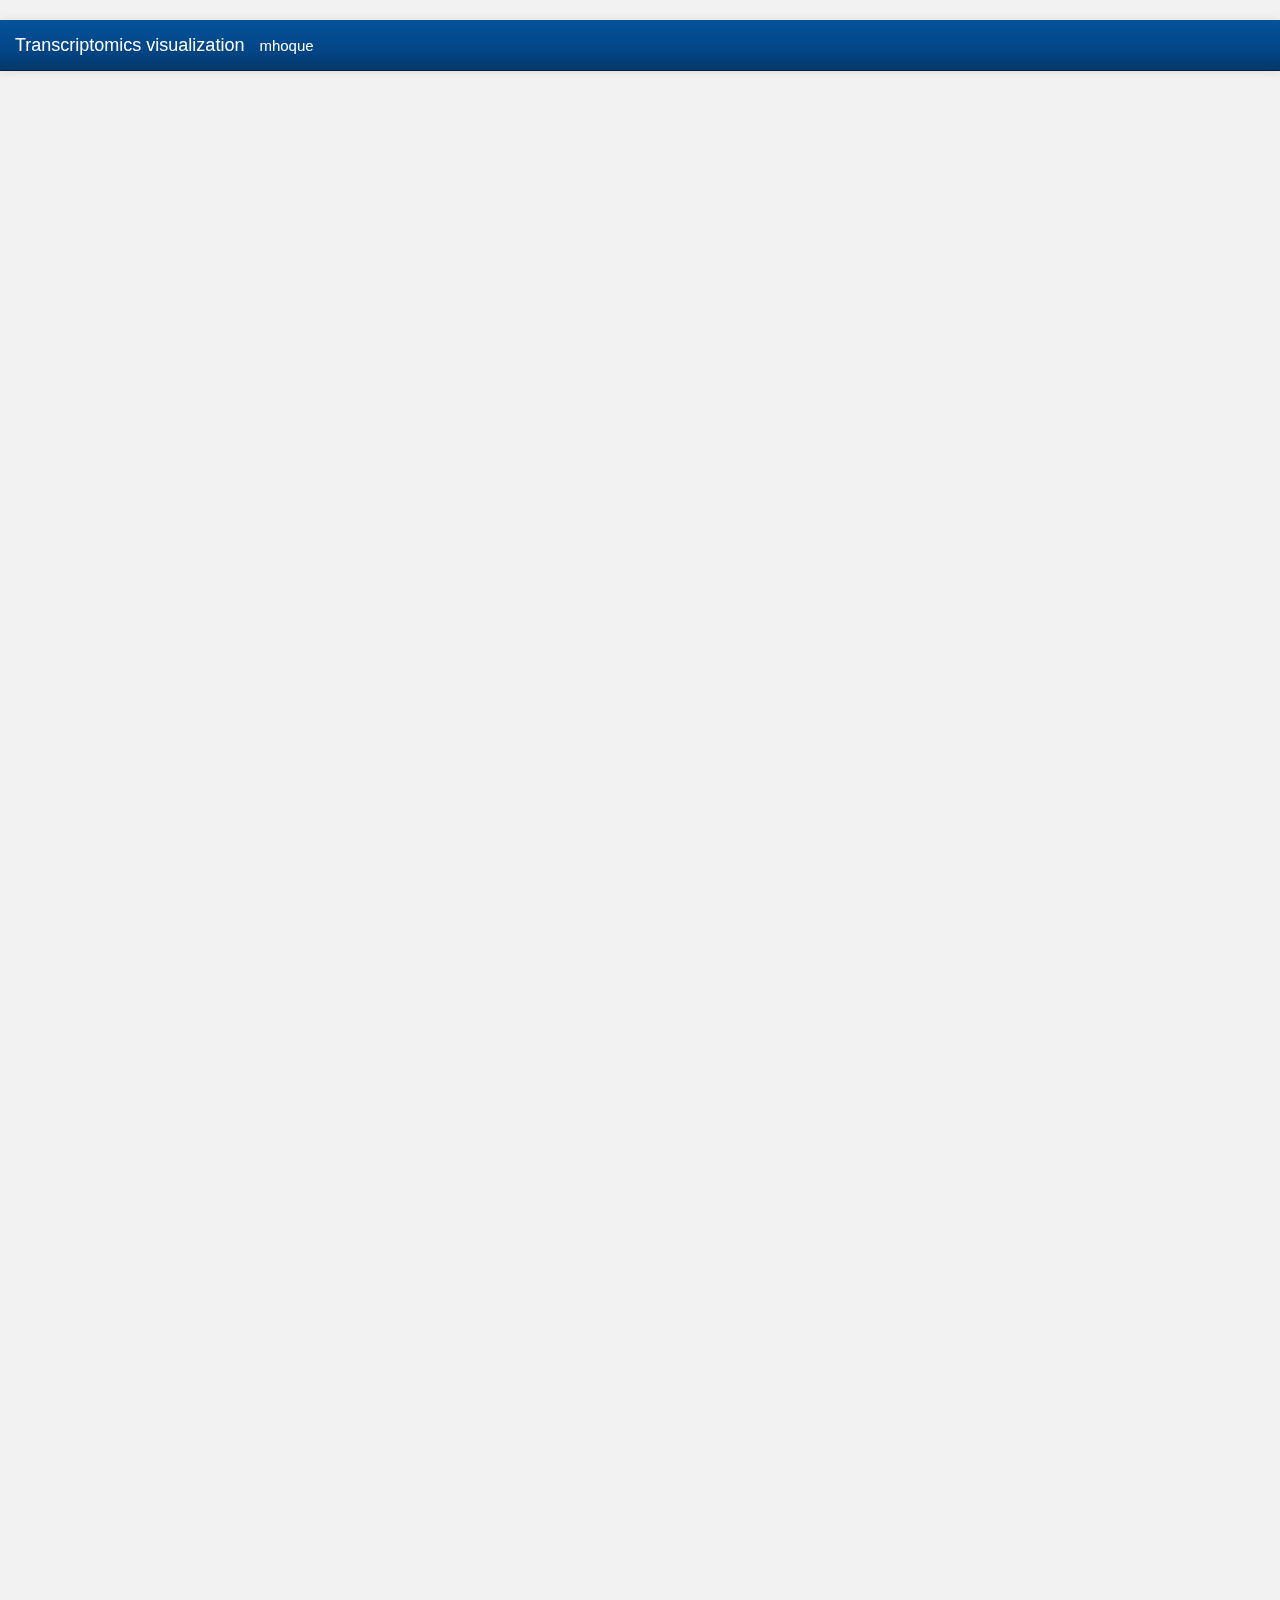
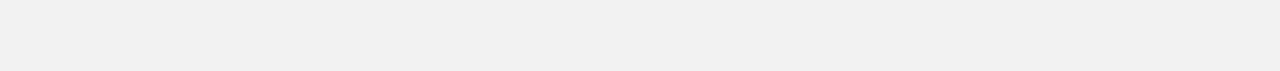
==== docs/transcriptomics_viz.html @ 73ceeaeb "init commit" ====
<!DOCTYPE html>
<html xmlns="http://www.w3.org/1999/xhtml">
<head>

<meta charset="utf-8">
<meta http-equiv="Content-Type" content="text/html; charset=utf-8" />
<meta name="generator" content="pandoc" />
<meta name="author" content="mhoque" />



<title>Transcriptomics visualization</title>

<meta property="og:title" content="Transcriptomics visualization" />

<meta name='viewport' content='width=device-width, initial-scale=1.0, maximum-scale=1.0, user-scalable=no' />

<link rel="icon" href="data:image/x-icon;" type="image/x-icon">


<script type="text/javascript">
window.FlexDashboardComponents = [];
</script>

<script id="flexdashboard-navbar" type="application/json">
[{"icon":"fa-share-alt","items":[{"title":"Twitter","icon":"fa-twitter"},{"title":"Facebook","icon":"fa-facebook"},{"title":"Google+","icon":"fa-google-plus"},{"title":"LinkedIn","icon":"fa-linkedin"},{"title":"Pinterest","icon":"fa-pinterest"}]},{"title":"Source Code","icon":"fa-code","href":"source_embed","align":"right"}]
</script>
<script src="site_libs/header-attrs-2.7/header-attrs.js"></script>
<script src="site_libs/jquery-3.5.1/jquery.min.js"></script>
<meta name="viewport" content="width=device-width, initial-scale=1" />
<link href="site_libs/bootstrap-3.3.5/css/cerulean.min.css" rel="stylesheet" />
<script src="site_libs/bootstrap-3.3.5/js/bootstrap.min.js"></script>
<script src="site_libs/bootstrap-3.3.5/shim/html5shiv.min.js"></script>
<script src="site_libs/bootstrap-3.3.5/shim/respond.min.js"></script>
<style>h1 {font-size: 34px;}
       h1.title {font-size: 38px;}
       h2 {font-size: 30px;}
       h3 {font-size: 24px;}
       h4 {font-size: 18px;}
       h5 {font-size: 16px;}
       h6 {font-size: 12px;}
       code {color: inherit; background-color: rgba(0, 0, 0, 0.04);}
       pre:not([class]) { background-color: white }</style>
<script src="site_libs/stickytableheaders-0.1.19/jquery.stickytableheaders.min.js"></script>
<link href="site_libs/font-awesome-5.1.0/css/all.css" rel="stylesheet" />
<link href="site_libs/font-awesome-5.1.0/css/v4-shims.css" rel="stylesheet" />
<link href="site_libs/featherlight-1.3.5/featherlight.min.css" rel="stylesheet" />
<script src="site_libs/featherlight-1.3.5/featherlight.min.js"></script>
<link href="site_libs/prism-1.4.1/prism.css" rel="stylesheet" />
<script src="site_libs/prism-1.4.1/prism.js"></script>
<script src="site_libs/htmlwidgets-1.5.3/htmlwidgets.js"></script>
<script src="site_libs/plotly-binding-4.9.3/plotly.js"></script>
<script src="site_libs/typedarray-0.1/typedarray.min.js"></script>
<link href="site_libs/crosstalk-1.1.1/css/crosstalk.css" rel="stylesheet" />
<script src="site_libs/crosstalk-1.1.1/js/crosstalk.min.js"></script>
<link href="site_libs/plotly-htmlwidgets-css-1.57.1/plotly-htmlwidgets.css" rel="stylesheet" />
<script src="site_libs/plotly-main-1.57.1/plotly-latest.min.js"></script>
<link href="site_libs/datatables-css-0.0.0/datatables-crosstalk.css" rel="stylesheet" />
<script src="site_libs/datatables-binding-0.17/datatables.js"></script>
<link href="site_libs/dt-core-1.10.20/css/jquery.dataTables.min.css" rel="stylesheet" />
<link href="site_libs/dt-core-1.10.20/css/jquery.dataTables.extra.css" rel="stylesheet" />
<script src="site_libs/dt-core-1.10.20/js/jquery.dataTables.min.js"></script>
<style type="text/css">

/*
 Dashboard CSS from Keen IO Dashboards
 (https://github.com/keen/dashboards)
*/

body {
  background: #f2f2f2;
  padding: 60px 0 0 8px; /* padding-top overridden by theme */
}

body hr {
  border-color: #d7d7d7;
  margin: 10px 0;
}

.navbar-inverse .navbar-nav > li > a,
.navbar .navbar-brand {
  text-decoration: none;
}

.navbar-logo {
  margin-top: 1px;
}

.navbar-logo img {
  margin-right: 12px;
}

.navbar-author {
  margin-left: 10px;
  font-size: 15px;
}

.navbar .dropdown-menu .fa {
  min-width: 20px;
}

.navbar .dropdown-menu {
  min-width: 150px;
  max-height: 500px;
  overflow: auto;
}

.chart-wrapper,
.nav-tabs-custom,
.sbframe-commentary
{
  background: #fff;
  border: 1px solid #e2e2e2;
  border-radius: 3px;
  margin-bottom: 8px;
  margin-right: 8px;
}

.chart-title {
  border-bottom: 1px solid #d7d7d7;
  color: #666;
  font-size: 14px;
  font-weight: 300;
  padding: 7px 10px 4px;
}

.chart-wrapper .chart-title:empty {
  display: none;
}

.chart-wrapper .chart-stage {
  overflow: hidden;
  padding: 5px 10px;
  position: relative;
}

.chart-wrapper .chart-notes {
  background: #fbfbfb;
  border-top: 1px solid #e2e2e2;
  color: #808080;
  font-size: 12px;
  padding: 8px 10px 5px;
}

/*
 CSS for handling flexbox layout
*/

#dashboard-container {
  visibility: hidden;
}

.tab-content>.dashboard-page-wrapper.active {
  display: -webkit-box;
  display: -webkit-flex;
  display: -ms-flexbox;
  display: flex;
}

.dashboard-page-wrapper {
  display: -webkit-box;
  display: -webkit-flex;
  display: -ms-flexbox;
  display: flex;
  -webkit-box-orient: vertical;
  -webkit-box-direction: normal;
  -webkit-flex-direction: column;
      -ms-flex-direction: column;
          flex-direction: column;
}

.dashboard-row-orientation {
  display: -webkit-box;
  display: -webkit-flex;
  display: -ms-flexbox;
  display: flex;
  -webkit-box-orient: vertical;
  -webkit-box-direction: normal;
  -webkit-flex-direction: column;
      -ms-flex-direction: column;
          flex-direction: column;
}

.dashboard-row {
  display: -webkit-box;
  display: -webkit-flex;
  display: -ms-flexbox;
  display: flex;
  -webkit-box-orient: horizontal;
  -webkit-box-direction: normal;
  -webkit-flex-direction: row;
      -ms-flex-direction: row;
          flex-direction: row;
}

.dashboard-row-flex {
  -webkit-box-flex: 1;
  -webkit-flex: 1;
      -ms-flex: 1;
          flex: 1;
}

.dashboard-column-orientation {
  display: -webkit-box;
  display: -webkit-flex;
  display: -ms-flexbox;
  display: flex;
  -webkit-box-orient: horizontal;
  -webkit-box-direction: normal;
  -webkit-flex-direction: row;
      -ms-flex-direction: row;
          flex-direction: row;
}

.dashboard-column {
  -webkit-box-flex: 1;
  -webkit-flex: 1;
      -ms-flex: 1;
          flex: 1;
  display: -webkit-box;
  display: -webkit-flex;
  display: -ms-flexbox;
  display: flex;
  -webkit-box-orient: vertical;
  -webkit-box-direction: normal;
  -webkit-flex-direction: column;
      -ms-flex-direction: column;
          flex-direction: column;
}

.chart-wrapper-flex {
  -webkit-box-flex: 1;
  -webkit-flex: 1;
      -ms-flex: 1;
          flex: 1;
  display: -webkit-box;
  display: -webkit-flex;
  display: -ms-flexbox;
  display: flex;
  -webkit-box-orient: vertical;
  -webkit-box-direction: normal;
  -webkit-flex-direction: column;
      -ms-flex-direction: column;
          flex-direction: column;
}

.chart-stage-flex {
  -webkit-box-flex: 1;
  -webkit-flex: 1;
      -ms-flex: 1;
          flex: 1;
  position: relative;
}

.chart-shim {
  position: absolute;
  left: 8px; top: 8px; right: 8px; bottom: 8px;
}

.no-padding .chart-shim {
  left: 0; top: 0; right: 0; bottom: 0;
}

.flowing-content-shim {
  overflow: auto;
  left: 0; top: 0; right: 0; bottom: 0;
  padding-left: 8px;
  padding-right: 8px;
}

.flowing-content-container {
  padding-top: 8px;
  padding-bottom: 8px;
}

.chart-stage .table-bordered {
  border: none;
}

.chart-stage .table-bordered > tbody > tr > th,
.chart-stage .table-bordered > tfoot > tr > th,
.chart-stage .table-bordered > tbody > tr > td,
.chart-stage .table-bordered > tfoot > tr > td {
  border: none;
}

.chart-stage .table-bordered > tbody > tr > td {
  border-top: 1px solid #dddddd;
}

.chart-stage .table-bordered > thead > tr > th {
  border: none;
  border-bottom: 2px solid #dddddd;
}

.bootstrap-table table>thead {
  background-color: #fff;
}

.bootstrap-table table.data,
.bootstrap-table table.shiny-table {
  width: inherit !important;
}

.bootstrap-table table.data>tbody>tr>th,
.bootstrap-table table.shiny-table>tbody>tr>th {
  border-top: none;
  border-bottom: 2px solid #dddddd;
  padding: 5px;
}

.bootstrap-table .data td[align=right] {
  font-family: inherit;
}

.chart-wrapper form {
  padding-left: 5px;
  padding-right: 5px;
}

.shiny-input-container label {
  font-weight: normal;
}

.chart-stage .html-widget {
  width: 100% !important;
  height: 100% !important;
}

.chart-stage .html-widget-static-bound {
  width: 100% !important;
  height: 100% !important;
}

.chart-stage .shiny-bound-output {
  width: 100% !important;
  height: 100% !important;
}

/* Omit display of empty paragraphs */

.chart-shim>p:empty {
  display: none;
}

.chart-stage>p:empty {
  display: none;
}

/* Omit display of special knitr options div*/

.chart-stage .knitr-options {
  display: none;
}

/* Automatically resizing images */

.image-container {
  position: absolute;
  top: 0;
  left: 0;
  right: 0;
  bottom: 0;
  margin: 0;
}

.image-container img {
  opacity: 0;
  overflow: hidden;
}

/* Value box */

.value-box {
  border-radius: 2px;
  position: relative;
  display: block;
  margin-right: 8px;
  margin-bottom: 8px;
  box-shadow: 0 1px 1px rgba(0, 0, 0, 0.1);
}

.value-box > .inner {
  padding: 10px;
  padding-left: 20px;
  padding-right: 20px;
}

.value-box .value {
  font-size: 38px;
  font-weight: bold;
  margin: 0 0 3px 0;
  white-space: nowrap;
  padding: 0;
}

.value-box .caption {
  font-size: 15px;
}
.value-box .caption > small {
  display: block;
  font-size: 13px;
  margin-top: 5px;
}

.value-box .icon i {
  position: absolute;
  top: 15px;
  right: 15px;
  font-size: 80px;
  color: rgba(0, 0, 0, 0.15);
}

.linked-value:hover {
  cursor: pointer;
}

.value-box.linked-value:hover {
  box-shadow: 0 2px 2px rgba(0, 0, 0, 0.3);
}

/* STORYBOARD */

.storyboard-nav button {
  background: transparent;
  border: 0;
  opacity: .3;
  outline: none;
  padding: 0;
}

.storyboard-nav button:hover,
.storyboard-nav button:hover {
  opacity: .5;
}

.storyboard-nav button:disabled,
.storyboard-nav button:disabled {
  opacity: .1;
}

.storyboard-nav .sbnext,
.storyboard-nav .sbprev {
  float: left;
  width: 2%;
  height: 120px;
  font-size: 50px;
}

.storyboard-nav .sbprev {
  text-align: left;
  width: 2%;
}

.storyboard-nav .sbnext {
  float: right;
  text-align: right;
  margin-right: 8px;
}

.storyboard-nav .sbframelist {
  margin: 0 auto;
  width: 94%;
  height: 120px;
  overflow: hidden;
  text-shadow: none;
  margin-bottom: 8px;
}

.storyboard-nav .sbframelist ul {
  list-style: none;
  margin: 0;
  padding: 0;
  height: 100%;
}

.storyboard-nav .sbframelist ul li {
  float: left;
  width: 270px;
  height: 100%;
  padding: 10px 10px 10px 10px;
  margin-right: 8px;
  background: #fff;
  border: 1px solid #e2e2e2;
  border-radius: 3px;
  color: #3a3c47;
  text-align: left;
  font-size: 14px;
  cursor: pointer;
}

.storyboard-nav .sbframelist ul li:last-child {
  margin-right: 0px;
}

.storyboard-nav .sbframelist ul li.active {
  color: #fff;
  background: #B8B8B8;
}

.sbframe-commentary {
  width: 300px;
  background: #fbfbfb;
  font-size: 14px;
}

.sbframe-commentary ul {
  padding-left: 22px;
}

.sbframe.active {
  display: flex;
}

.sbframe:not(.active) {
  display: none;
}

/* NAV TABS */

.nav-tabs-custom > .nav-tabs {
  margin: 0;
  border-bottom: 1px solid #d7d7d7;
  color: #666;
  font-size: 14px;
  font-weight: 300;
  border-top-right-radius: 3px;
  border-top-left-radius: 3px;
}
.nav-tabs-custom > .nav-tabs > li {
  border-top: 3px solid transparent;
  margin-bottom: -1px;
  margin-right: 5px;
}
.nav-tabs-custom > .nav-tabs > li > a,
.nav-tabs-custom > .nav-tabs > li > a:active {
  color: #666;
  font-weight: 300;
  font-size: 14px;
  border-radius: 0;
  padding: 3px 10px 5px;
  text-transform: none;
}

.nav-tabs-custom > .nav-tabs > li:not(.active) > a {
  border-bottom-color: transparent;
}

.nav-tabs-custom > .nav-tabs > li > a.text-muted {
  color: #999;
}
.nav-tabs-custom > .nav-tabs > li > a,
.nav-tabs-custom > .nav-tabs > li > a:hover {
  background: transparent;
  margin: 0;
}
.nav-tabs-custom > .nav-tabs > li > a:hover {
  color: #999;
}
.nav-tabs-custom > .nav-tabs > li:not(.active) > a:hover,
.nav-tabs-custom > .nav-tabs > li:not(.active) > a:focus,
.nav-tabs-custom > .nav-tabs > li:not(.active) > a:active {
  border-color: transparent;
}
.nav-tabs-custom > .nav-tabs > li.active {
  border-top-color: #3c8dbc;
}
.nav-tabs-custom > .nav-tabs > li.active > a,
.nav-tabs-custom > .nav-tabs > li.active:hover > a {
  background-color: #fff;
  color: #666;
}
.nav-tabs-custom > .nav-tabs > li.active > a {
  border-top-color: transparent;
  border-left-color: #d7d7d7;
  border-right-color: #d7d7d7;
}
.nav-tabs-custom > .nav-tabs > li:first-of-type {
  margin-left: 0;
}
.nav-tabs-custom > .nav-tabs > li:first-of-type.active > a {
  border-left-color: transparent;
}
.nav-tabs-custom > .nav-tabs.pull-right {
  float: none !important;
}
.nav-tabs-custom > .nav-tabs.pull-right > li {
  float: right;
}
.nav-tabs-custom > .nav-tabs.pull-right > li:first-of-type {
  margin-right: 0;
}
.nav-tabs-custom > .nav-tabs.pull-right > li:first-of-type > a {
  border-left-width: 1px;
}
.nav-tabs-custom > .nav-tabs.pull-right > li:first-of-type.active > a {
  border-left-color: #d7d7d7;
  border-right-color: transparent;
}
.nav-tabs-custom > .nav-tabs > li.header {
  line-height: 35px;
  padding: 0 10px;
  font-size: 20px;
  color: #666;
}
.nav-tabs-custom > .nav-tabs > li.header > .fa,
.nav-tabs-custom > .nav-tabs > li.header > .glyphicon,
.nav-tabs-custom > .nav-tabs > li.header > .ion {
  margin-right: 5px;
}
.nav-tabs-custom > .tab-content {
  background: #fff;
  padding: 0;
  border-bottom-right-radius: 3px;
  border-bottom-left-radius: 3px;
  display: -webkit-box;
  display: -webkit-flex;
  display: -ms-flexbox;
  display: flex;
}

.nav-tabs-custom > .tab-content > .chart-wrapper {
  background: #fff;
  border: none;
  margin: 0;
}


.nav-tabs-custom > .tab-content > .active {
  display: -webkit-box;
  display: -webkit-flex;
  display: -ms-flexbox;
  display: flex;
}

.nav-tabs-custom .dropdown.open > a:active,
.nav-tabs-custom .dropdown.open > a:focus {
  background: transparent;
  color: #999;
}


@media (max-width: 767px) {
  .value-box {
    text-align: center;
    margin-right: 8px;
  }
  .value-box .icon {
    display: none;
  }
}

/* Fixed position sidebar */

.section.sidebar {
  position: fixed;
  top: 51px; /* overridden by theme */
  left: 0;
  bottom: 0;
  border-right: 1px solid #e2e2e2;
  background-color: white; /* overridden by theme */
  padding-left: 10px;
  padding-right: 10px;
  visibility: hidden;
  overflow: auto;
}

.section.sidebar form p:first-child {
  margin-top: 10px;
}

/* Embedded source code */

#flexdashboard-source-code {
  display: none;
}

.featherlight-content #flexdashboard-source-code {
  display: inline-block;
}

.featherlight-content {
  width: 80%;
  max-width: 800px;
  padding: 0 !important;
  border-bottom: none !important;
}

.featherlight:last-of-type {
  background: rgba(0, 0, 0, 0.7);
}

.featherlight-inner {
  width: 100%;
}

.featherlight-content pre {
  margin: 0;
  border: 0;
  background: #fff;
  font-size: 12px;
}

.unselectable {
  -ms-user-select: none;
  -webkit-user-select: none;
  -khtml-user-select: none;
  -moz-user-select: -moz-none;
  -o-user-select: none;
  user-select: none;
}

#flexdashboard-source-code code {
  -ms-user-select: text;
  -webkit-user-select: text;
  -khtml-user-select: text;
  -moz-user-select: text;
  -o-user-select: text;
  user-select: text;
}

/* DataTables Tweaks */

.dataTables_filter input[type="search"] {
  -webkit-appearance: searchfield;
  outline: none;
}

.dataTables_wrapper.no-footer
.dataTables_info {
  padding-top: 0;
}


table.dataTable thead th {
  border-bottom: 1px solid #d7d7d7;
}

.dataTables_wrapper.no-footer .dataTables_scrollBody {
  border-bottom: 1px solid #d7d7d7;
}

/* Mobile phone only CSS */

.desktop-layout div.section.mobile {
  display: none;
}

.mobile-layout div.section.no-mobile {
  display: none;
}

.mobile-figure {
  display: none;
}



body {
  padding-top: 60px;
}

.section.sidebar {
  top: 51px;
  background-color: rgba(3, 60, 115, 0.1);
}

.nav-tabs-custom > .nav-tabs > li.active {
  border-top-color: #2fa4e7;
}

.storyboard-nav .sbframelist ul li.active {
  background-color: rgba(47, 164, 231, 0.7);
}


</style>


<link rel="stylesheet" href="style.css" type="text/css" />

</head>

<body>

<div class="navbar navbar-inverse navbar-fixed-top" role="navigation">
<div class="container-fluid">
<div class="navbar-header">

<button id="navbar-button" type="button" class="navbar-toggle collapsed" data-toggle="collapse" data-target="#navbar">
<span class="icon-bar"></span>
<span class="icon-bar"></span>
<span class="icon-bar"></span>
</button>

<span class="navbar-logo pull-left">
  
</span>
<span class="navbar-brand">
  Transcriptomics visualization
  <span class="navbar-author">
    mhoque
    </span>
</span>

</div>
<div id="navbar" class="navbar-collapse collapse">
<ul class="nav navbar-nav navbar-left">
</ul>
<ul class="nav navbar-nav navbar-right">
</ul>
</div><!--/.nav-collapse-->
</div><!--/.container-->
</div><!--/.navbar-->

<img class="mobile-figure" data-mobile-figure-id=fig1 src="transcriptomics_viz_files/figure-html/unnamed-chunk-2-1.mb.png" />
<img class="mobile-figure" data-mobile-figure-id=fig2 src="transcriptomics_viz_files/figure-html/unnamed-chunk-3-1.mb.png" />
<script type="text/javascript">


var FlexDashboard = (function () {

  // initialize options
  var _options = {};

  var FlexDashboard = function() {

    // default options
    _options = $.extend(_options, {
      theme: "cosmo",
      fillPage: false,
      orientation: 'columns',
      storyboard: false,
      defaultFigWidth: 576,
      defaultFigHeight: 461,
      defaultFigWidthMobile: 360,
      defaultFigHeightMobile: 461,
      isMobile: false,
      isPortrait: false,
      resize_reload: true
    });
  };

  function init(options) {

    // extend default options
    $.extend(true, _options, options);

    // add ids to sections that don't have them (pandoc won't assign ids
    // to e.g. sections with titles consisting of only chinese characters)
    var nextId = 1;
    $('.level1:not([id]),.level2:not([id]),.level3:not([id])').each(function() {
      $(this).attr('id', 'dashboard-' + nextId++);
    });

    // find navbar items
    var navbarItems = $('#flexdashboard-navbar');
    if (navbarItems.length)
      navbarItems = JSON.parse(navbarItems.html());
    addNavbarItems(navbarItems);

    // find the main dashboard container
    var dashboardContainer = $('#dashboard-container');

    // resolve mobile classes
    resolveMobileClasses(dashboardContainer);

    // one time global initialization for components
    componentsInit(dashboardContainer);

    // look for a global sidebar
    var globalSidebar = dashboardContainer.find(".section.level1.sidebar");
    if (globalSidebar.length > 0) {

      // global layout for fullscreen displays
      if (!isMobilePhone()) {

         // hoist it up to the top level
         globalSidebar.insertBefore(dashboardContainer);

         // lay it out (set width/positions)
         layoutSidebar(globalSidebar, dashboardContainer);

      // tuck sidebar into first page for mobile phones
      } else {

        // convert it into a level3 section
        globalSidebar.removeClass('sidebar');
        globalSidebar.removeClass('level1');
        globalSidebar.addClass('level3');
        var h1 = globalSidebar.children('h1');
        var h3 = $('<h3></h3>');
        h3.append(h1.contents());
        h3.insertBefore(h1);
        h1.detach();

        // move it into the first page
        var page = dashboardContainer.find('.section.level1').first();
        if (page.length > 0)
          page.prepend(globalSidebar);
      }
    }

    // look for pages to layout
    var pages = $('div.section.level1');
    if (pages.length > 0) {

        // find the navbar and collapse on clicked
        var navbar = $('#navbar');
        navbar.on("click", "a[data-toggle!=dropdown]", null, function () {
           navbar.collapse('hide');
        });

        // envelop the dashboard container in a tab content div
        dashboardContainer.wrapInner('<div class="tab-content"></div>');

        pages.each(function(index) {

          // lay it out
          layoutDashboardPage($(this));

          // add it to the navbar
          addToNavbar($(this), index === 0);

        });

    } else {

      // remove the navbar and navbar button if we don't
      // have any navbuttons
      if (navbarItems.length === 0) {
        $('#navbar').remove();
        $('#navbar-button').remove();
      }

      // add the storyboard class if requested
      if (_options.storyboard)
        dashboardContainer.addClass('storyboard');

      // layout the entire page
      layoutDashboardPage(dashboardContainer);
    }

    // if we are in shiny we need to trigger a window resize event to
    // force correct layout of shiny-bound-output elements
    if (isShinyDoc())
      $(window).trigger('resize');

    // make main components visible
    $('.section.sidebar').css('visibility', 'visible');
    dashboardContainer.css('visibility', 'visible');

    // handle location hash
    handleLocationHash();

    // intialize prism highlighting
    initPrismHighlighting();

    // record mobile and orientation state then register a handler
    // to refresh if resize_reload is set to true and it changes
    _options.isMobile = isMobilePhone();
    _options.isPortrait = isPortrait();
    if (_options.resize_reload) {
      $(window).on('resize', function() {
        if (_options.isMobile !== isMobilePhone() ||
            _options.isPortrait !== isPortrait()) {
          window.location.reload();
        }
      });
    } else {
      // if in desktop mode and resizing to mobile, make sure the heights are 100%
      // This enforces what `fillpage.css` does for "wider" pages.
      // Since we are not reloading once the page becomes small, we need to force the height to 100%
      // This is a new situation introduced when `_options.resize_reload` is `false`
      if (! _options.isMobile) {
        // only add if `fillpage.css` was added in the first place
        if (_options.fillPage) {
          // fillpage.css
          $("html,body,#dashboard").css("height", "100%");
        }
      }
    }
    // trigger layoutcomplete event
    dashboardContainer.trigger('flexdashboard:layoutcomplete');
  }

  function resolveMobileClasses(dashboardContainer) {
     // add top level layout class
    dashboardContainer.addClass(isMobilePhone() ? 'mobile-layout' :
                                                  'desktop-layout');

    // look for .mobile sections and add .no-mobile to their peers
    var mobileSections = $('.section.mobile');
    mobileSections.each(function() {
       var id = $(this).attr('id');
       var nomobileId = id.replace(/-\d+$/, '');
       $('#' + nomobileId).addClass('no-mobile');
    });
  }

  function addNavbarItems(navbarItems) {

    var navbarLeft = $('ul.navbar-left');
    var navbarRight = $('ul.navbar-right');

    for (var i = 0; i<navbarItems.length; i++) {

      // get the item
      var item = navbarItems[i];

      // determine the container
      var container = null;
      if (item.align === "left")
        container = navbarLeft;
      else
        container = navbarRight;

      // navbar menu if we have multiple items
      if (item.items) {
        var menu = navbarMenu(null, item.icon, item.title, container);
        for (var j = 0; j<item.items.length; j++) {
          var subItem = item.items[j];
          var li = $('<li></li>');
          li.append(navbarLink(subItem.icon, subItem.title, subItem.href, subItem.target));
          menu.append(li);
        }
      } else {
        var li = $('<li></li>');
        li.append(navbarLink(item.icon, item.title, item.href, item.target));
        container.append(li);
      }
    }
  }

  // create or get a reference to an existing dropdown menu
  function navbarMenu(id, icon, title, container) {
    var existingMenu = [];
    if (id)
      existingMenu = container.children('#' + id);
    if (existingMenu.length > 0) {
      return existingMenu.children('ul');
    } else {
      var li = $('<li></li>');
      if (id)
        li.attr('id', id);
      li.addClass('dropdown');
      // auto add "Share" title on mobile if necessary
      if (!title && icon && (icon === "fa-share-alt") && isMobilePhone())
        title = "Share";
      if (title) {
        title = title + ' <span class="caret"></span>';
      }
      var a = navbarLink(icon, title, "#");
      a.addClass('dropdown-toggle');
      a.attr('data-toggle', 'dropdown');
      a.attr('role', 'button');
      a.attr('aria-expanded', 'false');
      li.append(a);
      var ul = $('<ul class="dropdown-menu"></ul>');
      ul.attr('role', 'menu');
      li.append(ul);
      container.append(li);
      return ul;
    }
  }

  function addToNavbar(page, active) {

    // capture the id and data-icon attribute (if any)
    var id = page.attr('id');
    var icon = page.attr('data-icon');
    var navmenu = page.attr('data-navmenu');

    // get hidden state (transfer this to navbar)
    var hidden = page.hasClass('hidden');
    page.removeClass('hidden');

    // sanitize the id for use with bootstrap tabs
    id = id.replace(/[.\/?&!#<>]/g, '').replace(/\s/g, '_');
    page.attr('id', id);

    // get the wrapper
    var wrapper = page.closest('.dashboard-page-wrapper');

    // move the id to the wrapper
    page.removeAttr('id');
    wrapper.attr('id', id);

    // add the tab-pane class to the wrapper
    wrapper.addClass('tab-pane');
    if (active)
      wrapper.addClass('active');

    // get a reference to the h1, discover its inner contens, then detach it
    var h1 = wrapper.find('h1').first();
    var title = h1.contents();
    h1.detach();

    // create a navbar item
    var li = $('<li></li>');
    var a = navbarLink(icon, title, '#' + id);
    a.attr('data-toggle', 'tab');
    li.append(a);

    // add it to the navbar (or navbar menu if specified)
    var container = $('ul.navbar-left');
    if (navmenu) {
      var menuId = navmenu.replace(/\s+/g, '');
      var menu = navbarMenu(menuId, null, navmenu, container);
      menu.append(li);
    } else {
      container.append(li);
    }

    // hide it if requested
    if (hidden)
      li.addClass('hidden');
  }

  function navbarLink(icon, title, href, target) {

    var a = $('<a></a>');
    if (icon) {

      // get the name of the icon set and icon
      var dashPos = icon.indexOf("-");
      var iconSet = null;
      var iconSplit = icon.split(" ");
      if (iconSplit.length > 1) {
        iconSet = iconSplit[0];
        icon = iconSplit.slice(1).join(" ");
      } else {
        iconSet = icon.substring(0, dashPos);
      }
      var iconName = icon.substring(dashPos + 1);

      // create the icon
      var iconElement = $('<span class="' + iconSet + ' ' + icon + '"></span>');
      if (title)
        iconElement.css('margin-right', '7px');
      a.append(iconElement);
      // if href is null see if we can auto-generate based on icon (e.g. social)
      if (!href)
        maybeGenerateLinkFromIcon(iconName, a);
    }
    if (title)
      a.append(title);

    // add the href.
    if (href) {
      if (href === "source_embed") {
        a.attr('href', '#');
        a.attr('data-featherlight', "#flexdashboard-source-code");
        a.featherlight({
            beforeOpen: function(event){
              $('body').addClass('unselectable');
            },
            afterClose: function(event){
              $('body').removeClass('unselectable');
            }
        });
      } else {
        a.attr('href', href);
      }
    }

    // add the arget
    if (target)
      a.attr('target', target);

    return a;
  }

  // auto generate a link from an icon name (e.g. twitter) when possible
  function maybeGenerateLinkFromIcon(iconName, a) {

     var serviceLinks = {
      "twitter": "https://twitter.com/share?text=" + encodeURIComponent(document.title) + "&url="+encodeURIComponent(location.href),
      "facebook": "https://www.facebook.com/sharer/sharer.php?s=100&p[url]="+encodeURIComponent(location.href),
      "google-plus": "https://plus.google.com/share?url="+encodeURIComponent(location.href),
      "linkedin": "https://www.linkedin.com/shareArticle?mini=true&url="+encodeURIComponent(location.href) + "&title=" + encodeURIComponent(document.title),
      "pinterest": "https://pinterest.com/pin/create/link/?url="+encodeURIComponent(location.href) + "&description=" + encodeURIComponent(document.title)
    };

    var makeSocialLink = function(a, href) {
      a.attr('href', '#');
      a.on('click', function(e) {
        e.preventDefault();
        window.open(href);
      });
    };

    $.each(serviceLinks, function(key, value) {
      if (iconName.indexOf(key) !== -1)
        makeSocialLink(a, value);
    });
  }

  // layout a dashboard page
  function layoutDashboardPage(page) {

    // use a page wrapper so that free form content above the
    // dashboard appears at the top rather than the side (as it
    // would without the wrapper in a column orientation)
    var wrapper = $('<div class="dashboard-page-wrapper"></div>');
    page.wrap(wrapper);

    // if there are no level2 or level3 headers synthesize a level3
    // header to contain the (e.g. frame it, scroll container, etc.)
    var headers = page.find('h2,h3');
    if (headers.length === 0)
      page.wrapInner('<div class="section level3"></div>');

    // hoist up any content before level 2 or level 3 headers
    var children = page.children();
    children.each(function(index) {
      if ($(this).hasClass('level2') || $(this).hasClass('level3'))
        return false;
      $(this).insertBefore(page);
    });

    // determine orientation and fillPage behavior for distinct media
    var orientation, fillPage, storyboard;

    // media: mobile phone
    if (isMobilePhone()) {

      // if there is a sidebar we need to ensure it's content
      // is properly framed as an h3
      var sidebar = page.find('.section.sidebar');
      sidebar.removeClass('sidebar');
      sidebar.wrapInner('<div class="section level3"></div>');
      var h2 = sidebar.find('h2');
      var h3 = $('<h3></h3>');
      h3.append(h2.contents());
      h3.insertBefore(h2);
      h2.detach();

      // wipeout h2 elements then enclose them in a single h2
      var level2 = page.find('div.section.level2');
      level2.each(function() {
        level2.children('h2').remove();
        level2.children().unwrap();
      });
      page.wrapInner('<div class="section level2"></div>');

      // substitute mobile images
      if (isPortrait()) {
        var mobileFigures = $('img.mobile-figure');
        mobileFigures.each(function() {
          // get the src (might be base64 encoded)
          var src = $(this).attr('src');

          // find it's peer
          var id = $(this).attr('data-mobile-figure-id');
          var img = $('img[data-figure-id=' + id + "]");
          img.attr('src', src)
             .attr('width', _options.defaultFigWidthMobile)
             .attr('height', _options.defaultFigHeightMobile);
        });
      }

      // hoist storyboard commentary into it's own section
      if (page.hasClass('storyboard')) {
        var commentaryHR = page.find('div.section.level3 hr');
        commentaryHR.each(function() {
          var commentary = $(this).nextAll().detach();
          var commentarySection = $('<div class="section level3"></div>');
          commentarySection.append(commentary);
          commentarySection.insertAfter($(this).closest('div.section.level3'));
          $(this).remove();
        });
      }

      // force a non full screen layout by columns
      orientation = _options.orientation = 'columns';
      fillPage = _options.fillPage = false;
      storyboard = _options.storyboard = false;

    // media: desktop
    } else {

      // determine orientation
      orientation = page.attr('data-orientation');
      if (orientation !== 'rows' && orientation != 'columns')
        orientation = _options.orientation;

      // determine storyboard mode
      storyboard = page.hasClass('storyboard');

      // fillPage based on options (force for storyboard)
      fillPage = _options.fillPage || storyboard;

      // handle sidebar
      var sidebar = page.find('.section.level2.sidebar');
      if (sidebar.length > 0)
        layoutSidebar(sidebar, page);
    }

    // give it and it's parent divs height: 100% if we are in fillPage mode
    if (fillPage) {
      page.addClass('vertical-layout-fill');
      page.css('height', '100%');
      page.parents('div').css('height', '100%');
    } else {
      page.addClass('vertical-layout-scroll');
    }

    // perform the layout
    if (storyboard)
      layoutPageAsStoryboard(page);
    else if (orientation === 'rows')
      layoutPageByRows(page, fillPage);
    else if (orientation === 'columns')
      layoutPageByColumns(page, fillPage);
  }

  function layoutSidebar(sidebar, content) {

    // get it out of the header hierarchy
    sidebar = sidebar.first();
    if (sidebar.hasClass('level1')) {
      sidebar.removeClass('level1');
      sidebar.children('h1').remove();
    } else if (sidebar.hasClass('level2')) {
      sidebar.removeClass('level2');
      sidebar.children('h2').remove();
    }

    // determine width
    var sidebarWidth = isTablet() ? 220 : 250;
    var dataWidth = parseInt(sidebar.attr('data-width'));
    if (dataWidth)
      sidebarWidth = dataWidth;

    // set the width and shift the page right to accomodate the sidebar
    sidebar.css('width', sidebarWidth + 'px');
    content.css('padding-left', sidebarWidth + 'px');

    // wrap it's contents in a form
    sidebar.wrapInner($('<form></form>'));
  }

  function layoutPageAsStoryboard(page) {

    // create storyboard navigation
    var nav = $('<div class="storyboard-nav"></div>');

    // add navigation buttons
    var prev = $('<button class="sbprev"><i class="fa fa-angle-left"></i></button>');
    nav.append(prev);
    var next= $('<button class="sbnext"><i class="fa fa-angle-right"></i></button>');
    nav.append(next);

    // add navigation frame
    var frameList = $('<div class="sbframelist"></div>');
    nav.append(frameList);
    var ul = $('<ul></ul>');
    frameList.append(ul);

     // find all the level3 sections (those are the storyboard frames)
    var frames = page.find('div.section.level3');
    frames.each(function() {

      // mark it
      $(this).addClass('sbframe');

      // divide it into chart content and (optional) commentary
      $(this).addClass('dashboard-column-orientation');

      // stuff the chart into it's own div w/ flex
      $(this).wrapInner('<div class="sbframe-component"></div>');
      setFlex($(this), 1);
      var frame = $(this).children('.sbframe-component');

      // extract the title from the h3
      var li = $('<li></li>');
      var h3 = frame.children('h3');
      li.append(h3.contents());
      h3.detach();
      ul.append(li);

      // extract commentary
      var hr = frame.children('hr');
      if (hr.length) {
        var commentary = hr.nextAll().detach();
        hr.remove();
        var commentaryFrame = $('<div class="sbframe-commentary"></div>');
        commentaryFrame.addClass('flowing-content-shim');
        commentaryFrame.addClass('flowing-content-container');
        commentaryFrame.append(commentary);
        $(this).append(commentaryFrame);

        // look for a data-commentary-width attribute
        var commentaryWidth = $(this).attr('data-commentary-width');
        if (commentaryWidth)
          commentaryFrame.css('width', commentaryWidth + 'px');
      }

      // layout the chart (force flex)
      var result = layoutChart(frame, true);

      // ice the notes if there are none
      if (!result.notes)
        frame.find('.chart-notes').remove();

      // set flex on chart
      setFlex(frame, 1);
    });

    // create a div to hold all the frames
    var frameContent = $('<div class="sbframe-content"></div>');
    frameContent.addClass('dashboard-row-orientation');
    frameContent.append(frames.detach());

    // row orientation to stack nav and frame content
    page.addClass('dashboard-row-orientation');
    page.append(nav);
    page.append(frameContent);
    setFlex(frameContent, 1);

    // initialize sly
    var sly = new Sly(frameList, {
    		horizontal: true,
    		itemNav: 'basic',
    		smart: true,
    		activateOn: 'click',
    		startAt: 0,
    		scrollBy: 1,
    		activatePageOn: 'click',
    		speed: 200,
    		moveBy: 600,
    		dragHandle: true,
    		dynamicHandle: true,
    		clickBar: true,
    		keyboardNavBy: 'items',
    		next: next,
    		prev: prev
    	}).init();

    // make first frame active
    frames.removeClass('active');
    frames.first().addClass('active');

    // subscribe to frame changed events
    sly.on('active', function (eventName, itemIndex) {
      frames.removeClass('active');
      frames.eq(itemIndex).addClass('active')
                          .trigger('shown');
    });
  }

  function layoutPageByRows(page, fillPage) {

    // row orientation
    page.addClass('dashboard-row-orientation');

    // find all the level2 sections (those are the rows)
    var rows = page.find('div.section.level2');

    // if there are no level2 sections then treat the
    // entire page as if it's a level 2 section
    if (rows.length === 0) {
      page.wrapInner('<div class="section level2"></div>');
      rows = page.find('div.section.level2');
    }

    rows.each(function () {

      // flags
      var haveNotes = false;
      var haveFlexHeight = true;

      // remove the h2
      $(this).children('h2').remove();

      // check for a tabset
      var isTabset = $(this).hasClass('tabset');
      if (isTabset)
        layoutTabset($(this));

      // give it row layout semantics if it's not a tabset
      if (!isTabset)
        $(this).addClass('dashboard-row');

      // find all of the level 3 subheads
      var columns = $(this).find('div.section.level3');

      // determine figureSizes sizes
      var figureSizes = chartFigureSizes(columns);

      // fixup the columns
      columns.each(function(index) {

        // layout the chart (force flex if we are in a tabset)
        var result = layoutChart($(this), isTabset);

        // update flexHeight state
        if (!result.flex)
          haveFlexHeight = false;

        // update state
        if (result.notes)
          haveNotes = true;

        // set the column flex based on the figure width
        // (value boxes will just get the default figure width)
        var chartWidth = figureSizes[index].width;
        setFlex($(this), chartWidth + ' ' + chartWidth + ' 0px');

      });

      // remove empty chart note divs
      if (isTabset)
        $(this).find('.chart-notes').filter(function() {
            return $(this).html() === "&nbsp;";
        }).remove();
      if (!haveNotes)
        $(this).find('.chart-notes').remove();

       // make it a flexbox row
      if (haveFlexHeight)
        $(this).addClass('dashboard-row-flex');

      // now we can set the height on all the wrappers (based on maximum
      // figure height + room for title and notes, or data-height on the
      // container if specified). However, don't do this if there is
      // no flex on any of the constituent columns
      var flexHeight = null;
      var dataHeight = parseInt($(this).attr('data-height'));
      if (dataHeight)
        flexHeight = adjustedHeight(dataHeight, columns.first());
      else if (haveFlexHeight)
        flexHeight = maxChartHeight(figureSizes, columns);
      if (flexHeight) {
        if (fillPage)
          setFlex($(this), flexHeight + ' ' + flexHeight + ' 0px');
        else {
          $(this).css('height', flexHeight + 'px');
          setFlex($(this), '0 0 ' + flexHeight + 'px');
        }
      }

    });
  }

  function layoutPageByColumns(page, fillPage) {

    // column orientation
    page.addClass('dashboard-column-orientation');

    // find all the level2 sections (those are the columns)
    var columns = page.find('div.section.level2');

    // if there are no level2 sections then treat the
    // entire page as if it's a level 2 section
    if (columns.length === 0) {
      page.wrapInner('<div class="section level2"></div>');
      columns = page.find('div.section.level2');
    }

    // layout each column
    columns.each(function (index) {

      // remove the h2
      $(this).children('h2').remove();

      // make it a flexbox column
      $(this).addClass('dashboard-column');

      // check for a tabset
      var isTabset = $(this).hasClass('tabset');
      if (isTabset)
        layoutTabset($(this));

      // find all the h3 elements
      var rows = $(this).find('div.section.level3');

      // get the figure sizes for the rows
      var figureSizes = chartFigureSizes(rows);

      // column flex is the max row width (or data-width if specified)
      var flexWidth;
      var dataWidth = parseInt($(this).attr('data-width'));
      if (dataWidth)
        flexWidth = dataWidth;
      else
        flexWidth = maxChartWidth(figureSizes);
      setFlex($(this), flexWidth + ' ' + flexWidth + ' 0px');

      // layout each chart
      rows.each(function(index) {

        // perform the layout
        var result = layoutChart($(this), false);

        // ice the notes if there are none
        if (!result.notes)
          $(this).find('.chart-notes').remove();

        // set flex height based on figHeight, then adjust
        if (result.flex) {
          var chartHeight = figureSizes[index].height;
          chartHeight = adjustedHeight(chartHeight, $(this));
          if (fillPage)
            setFlex($(this), chartHeight + ' ' + chartHeight + ' 0px');
          else {
            $(this).css('height', chartHeight + 'px');
            setFlex($(this), chartHeight + ' ' + chartHeight + ' ' + chartHeight + 'px');
          }
        }
      });
    });
  }

  function chartFigureSizes(charts) {

    // sizes
    var figureSizes = new Array(charts.length);

    // check each chart
    charts.each(function(index) {

      // start with default
      figureSizes[index] = {
        width: _options.defaultFigWidth,
        height: _options.defaultFigHeight
      };

      // look for data-height or data-width then knit options
      var dataWidth = parseInt($(this).attr('data-width'));
      var dataHeight = parseInt($(this).attr('data-height'));
      var knitrOptions = $(this).find('.knitr-options:first');
      var knitrWidth, knitrHeight;
      if (knitrOptions) {
        knitrWidth = parseInt(knitrOptions.attr('data-fig-width'));
        knitrHeight =  parseInt(knitrOptions.attr('data-fig-height'));
      }

      // width
      if (dataWidth)
        figureSizes[index].width = dataWidth;
      else if (knitrWidth)
        figureSizes[index].width = knitrWidth;

      // height
      if (dataHeight)
        figureSizes[index].height = dataHeight;
      else if (knitrHeight)
        figureSizes[index].height = knitrHeight;
    });

    // return sizes
    return figureSizes;
  }

  function maxChartHeight(figureSizes, charts) {

    // first compute the maximum height
    var maxHeight = _options.defaultFigHeight;
    for (var i = 0; i<figureSizes.length; i++)
      if (figureSizes[i].height > maxHeight)
        maxHeight = figureSizes[i].height;

    // now add offests for chart title and chart notes
    if (charts.length)
      maxHeight = adjustedHeight(maxHeight, charts.first());

    return maxHeight;
  }

  function adjustedHeight(height, chart) {
    if (chart.length > 0) {
      var chartTitle = chart.find('.chart-title');
      if (chartTitle.length)
        height += chartTitle.first().outerHeight();
      var chartNotes = chart.find('.chart-notes');
      if (chartNotes.length)
        height += chartNotes.first().outerHeight();
    }
    return height;
  }

  function maxChartWidth(figureSizes) {
    var maxWidth = _options.defaultFigWidth;
    for (var i = 0; i<figureSizes.length; i++)
      if (figureSizes[i].width > maxWidth)
        maxWidth = figureSizes[i].width;
    return maxWidth;
  }

  // layout a chart
  function layoutChart(chart, forceFlex) {

    // state to return
    var result = {
      notes: false,
      flex: false
    };

    // extract the title
    var title = extractTitle(chart);

    // find components that apply to this container
    var components = componentsFind(chart);

    // if it's a custom component then call it and return
    var customComponents = componentsCustom(components);
    if (customComponents.length) {
      componentsLayout(customComponents, title, chart);
      result.notes = false;
      result.flex = forceFlex || componentsFlex(customComponents);
      return result;
    }

    // put all the content in a chart wrapper div
    chart.addClass('chart-wrapper');
    chart.wrapInner('<div class="chart-stage"></div>');
    var chartContent = chart.children('.chart-stage');

    // flex the content if appropriate
    result.flex = forceFlex || componentsFlex(components);
    if (result.flex) {
      // add flex classes
      chart.addClass('chart-wrapper-flex');
      chartContent.addClass('chart-stage-flex');

      // additional shim to break out of flexbox sizing
      chartContent.wrapInner('<div class="chart-shim"></div>');
      chartContent = chartContent.children('.chart-shim');
    }

    // set custom data-padding attribute
    var pad = chart.attr('data-padding');
    if (pad) {
      if (pad === "0")
        chart.addClass('no-padding');
      else {
        pad = pad + 'px';
        chartContent.css('left', pad)
                    .css('top', pad)
                    .css('right', pad)
                    .css('bottom', pad)
      }
    }

    // call compoents
    componentsLayout(components, title, chartContent);

    // also activate components on shiny output
    findShinyOutput(chartContent).on('shiny:value',
      function(event) {
        var element = $(event.target);
        setTimeout(function() {

          // see if we opted out of flex based on our output (for shiny
          // we can't tell what type of output we have until after the
          // value is bound)
          var components = componentsFind(element);
          var flex = forceFlex || componentsFlex(components);
          if (!flex) {
            chart.css('height', "");
            setFlex(chart, "");
            chart.removeClass('chart-wrapper-flex');
            chartContent.removeClass('chart-stage-flex');
            chartContent.children().unwrap();
          }

          // perform layout
          componentsLayout(components, title, element.parent());
        }, 10);
      });

    // add the title
    var chartTitle = $('<div class="chart-title"></div>');
    chartTitle.append(title);
    chart.prepend(chartTitle);

    // add the notes section
    var chartNotes = $('<div class="chart-notes"></div>');
    chartNotes.html('&nbsp;');
    chart.append(chartNotes);

    // attempt to extract notes if we have a component
    if (components.length)
      result.notes = extractChartNotes(chartContent, chartNotes);

    // return result
    return result;
  }

  // build a tabset from a section div with the .tabset class
  function layoutTabset(tabset) {

    // check for fade option
    var fade = tabset.hasClass("tabset-fade");
    var navClass = "nav-tabs";

    // determine the heading level of the tabset and tabs
    var match = tabset.attr('class').match(/level(\d) /);
    if (match === null)
      return;
    var tabsetLevel = Number(match[1]);
    var tabLevel = tabsetLevel + 1;

    // find all subheadings immediately below
    var tabs = tabset.find("div.section.level" + tabLevel);
    if (!tabs.length)
      return;

    // create tablist and tab-content elements
    var tabList = $('<ul class="nav ' + navClass + '" role="tablist"></ul>');
    $(tabs[0]).before(tabList);
    var tabContent = $('<div class="tab-content"></div>');
    $(tabs[0]).before(tabContent);

    // build the tabset
    tabs.each(function(i) {

      // get the tab div
      var tab = $(tabs[i]);

      // get the id then sanitize it for use with bootstrap tabs
      var id = tab.attr('id');

      // sanitize the id for use with bootstrap tabs
      id = id.replace(/[.\/?&!#<>]/g, '').replace(/\s/g, '_');
      tab.attr('id', id);

      // get the heading element within it and grab it's text
      var heading = tab.find('h' + tabLevel + ':first');
      var headingDom = heading.contents();

      // build and append the tab list item
      var a = $('<a role="tab" data-toggle="tab"></a>');
      a.append(headingDom);
      a.attr('href', '#' + id);
      a.attr('aria-controls', id);
      var li = $('<li role="presentation"></li>');
      li.append(a);
      if (i === 0)
        li.attr('class', 'active');
      tabList.append(li);

      // set it's attributes
      tab.attr('role', 'tabpanel');
      tab.addClass('tab-pane');
      tab.addClass('tabbed-pane');
      tab.addClass('no-title');
      if (fade)
        tab.addClass('fade');
      if (i === 0) {
        tab.addClass('active');
        if (fade)
          tab.addClass('in');
      }

      // move it into the tab content div
      tab.detach().appendTo(tabContent);
    });

    // add nav-tabs-custom
    tabset.addClass('nav-tabs-custom');

    // internal layout is dashboard-column with tab-content flexing
    tabset.addClass('dashboard-column');
    setFlex(tabContent, 1);
  }

  // one time global initialization for components
  function componentsInit(dashboardContainer) {
    for (var i=0; i<window.FlexDashboardComponents.length; i++) {
      var component = window.FlexDashboardComponents[i];
      if (component.init)
        component.init(dashboardContainer);
    }
  }

  // find components that apply within a container
  function componentsFind(container) {

    // look for components
    var components = [];
    for (var i=0; i<window.FlexDashboardComponents.length; i++) {
      var component = window.FlexDashboardComponents[i];
      if (component.find(container).length)
        components.push(component);
    }

    // if there were none then use a special flowing content component
    // that just adds a scrollbar in fillPage mode
    if (components.length == 0) {
      components.push({
        find: function(container) {
          return container;
        },

        flex: function(fillPage) {
          return fillPage;
        },

        layout: function(title, container, element, fillPage) {
          if (fillPage) {
            container.addClass('flowing-content-shim');
            container.addClass('flowing-content-container');
          }
        }
      });
    }

    return components;
  }

  // if there is a custom component then pick it out
  function componentsCustom(components) {
    var customComponent = [];
    for (var i=0; i<components.length; i++)
      if (components[i].type === "custom") {
        customComponent.push(components[i]);
        break;
      }
    return customComponent;
  }

  // query all components for flex
  function componentsFlex(components) {

    // no components at all means no flex
    if (components.length === 0)
      return false;

    // otherwise query components (assume true unless we see false)
    var isMobile = isMobilePhone();
    for (var i=0; i<components.length; i++)
      if (components[i].flex && !components[i].flex(_options.fillPage))
        return false;
    return true;
  }

  // layout all components
  function componentsLayout(components, title, container) {
    var isMobile = isMobilePhone();
    for (var i=0; i<components.length; i++) {
      var element = components[i].find(container);
      if (components[i].layout) {
        // call layout (don't call other components if it returns false)
        var result = components[i].layout(title, container, element, _options.fillPage);
        if (result === false)
          return;
      }
    }
  }

  // get a reference to the h3, discover it's inner html, and remove it
  function extractTitle(container) {
    var h3 = container.children('h3').first();
    var title = '';
    if (!container.hasClass('no-title'))
      title = h3.contents();
    h3.detach();
    return title;
  }

  // extract chart notes
  function extractChartNotes(chartContent, chartNotes) {
    // look for a terminating blockquote or image caption
    var blockquote = chartContent.children('blockquote:last-child');
    var caption = chartContent.children('div.image-container')
                              .children('p.caption');
    if (blockquote.length) {
      chartNotes.empty().append(blockquote.children('p:first-child').contents());
      blockquote.remove();
      return true;
    } else if (caption.length) {
      chartNotes.empty().append(caption.contents());
      caption.remove();
      return true;
    } else {
      return false;
    }
  }

  function findShinyOutput(chartContent) {
    return chartContent.find('.shiny-text-output, .shiny-html-output');
  }

  // safely detect rendering on a mobile phone
  function isMobilePhone() {
    try
    {
      return ! window.matchMedia("only screen and (min-width: 768px)").matches;
    }
    catch(e) {
      return false;
    }
  }

  function isFillPage() {
    return _options.fillPage;
  }

  // detect portrait mode
  function isPortrait() {
    return ($(window).width() < $(window).height());
  }

  // safely detect rendering on a tablet
  function isTablet() {
    try
    {
      return window.matchMedia("only screen and (min-width: 769px) and (max-width: 992px)").matches;
    }
    catch(e) {
      return false;
    }
  }

  // test whether this is a shiny doc
  function isShinyDoc() {
    return (typeof(window.Shiny) !== "undefined" && !!window.Shiny.outputBindings);
  }

  // set flex using vendor specific prefixes
  function setFlex(el, flex) {
    el.css('-webkit-box-flex', flex)
      .css('-webkit-flex', flex)
      .css('-ms-flex', flex)
      .css('flex', flex);
  }

  // support bookmarking of pages
  function handleLocationHash() {

    // restore tab/page from bookmark
    var hash = window.decodeURIComponent(window.location.hash);
    if (hash.length > 0)
      $('ul.nav a[href="' + hash + '"]').tab('show');
    FlexDashboardUtils.manageActiveNavbarMenu();

    // navigate to a tab when the history changes
    window.addEventListener("popstate", function(e) {
      var hash = window.decodeURIComponent(window.location.hash);
      var activeTab = $('ul.nav a[href="' + hash + '"]');
      if (activeTab.length) {
        activeTab.tab('show');
      } else {
        $('ul.nav a:first').tab('show');
      }
      FlexDashboardUtils.manageActiveNavbarMenu();
    });

    // add a hash to the URL when the user clicks on a tab/page
    $('.navbar-nav a[data-toggle="tab"]').on('click', function(e) {
      var baseUrl = FlexDashboardUtils.urlWithoutHash(window.location.href);
      var hash = FlexDashboardUtils.urlHash($(this).attr('href'));
      var href = baseUrl + hash;
      FlexDashboardUtils.setLocation(href);
    });

    // handle clicks of other links that should activate pages
    var navPages = $('ul.navbar-nav li a[data-toggle=tab]');
    navPages.each(function() {
      var href =  $(this).attr('href');
      var links = $('a[href="' + href + '"][data-toggle!=tab]');
      links.each(function() {
        $(this).on('click', function(e) {
          window.FlexDashboardUtils.showPage(href);
        });
      });
    });
  }

  // tweak Prism highlighting
  function initPrismHighlighting() {

    if (window.Prism) {
      Prism.languages.insertBefore('r', 'comment', {
        'heading': [
          {
            // title 1
        	  // =======

        	  // title 2
        	  // -------
        	  pattern: /\w+.*(?:\r?\n|\r)(?:====+|----+)/,
            alias: 'operator'
          },
          {
            // ### title 3
            pattern: /(^\s*)###[^#].+/m,
            lookbehind: true,
            alias: 'operator'
          }
        ]
      });

      // prism highlight
      Prism.highlightAll();
    }
  }


  // get theme color
  var themeColors = {
    bootstrap: {
      primary: "rgba(51, 122, 183, 0.4)",
      info: "rgb(217, 237, 247)",
      success: "rgb(223, 240, 216)",
      warning: "rgb(252, 248, 227)",
      danger: "rgb(242, 222, 222)"
    },
    cerulean: {
      primary: "rgb(47, 164, 231)",
      info: "rgb(217, 237, 247)",
      success: "rgb(223, 240, 216)",
      warning: "rgb(252, 248, 227)",
      danger: "rgb(242, 222, 222)"
    },
    journal: {
      primary: "rgba(235, 104, 100, 0.70)",
      info: "rgb(217, 237, 247)",
      success: "rgb(223, 240, 216)",
      warning: "rgb(252, 248, 227)",
      danger: "rgb(242, 222, 222)"
    },
    flatly: {
      primary: "rgba(44, 62, 80, 0.70)",
      info: "rgba(52, 152, 219, 0.70)",
      success: "rgba(24, 188, 156, 0.70)",
      warning: "rgba(243, 156, 18, 0.70)",
      danger: "rgba(231, 76, 60, 0.70)"
    },
    readable: {
      primary: "rgba(69, 130, 236, 0.4)",
      info: "rgb(217, 237, 247)",
      success: "rgb(223, 240, 216)",
      warning: "rgb(252, 248, 227)",
      danger: "rgb(242, 222, 222)"
    },
    spacelab: {
      primary: "rgba(68, 110, 155, 0.25)",
      info: "rgb(217, 237, 247)",
      success: "rgb(223, 240, 216)",
      warning: "rgb(252, 248, 227)",
      danger: "rgb(242, 222, 222)"
    },
    united: {
      primary: "rgba(221, 72, 20, 0.30)",
      info: "rgb(217, 237, 247)",
      success: "rgb(223, 240, 216)",
      warning: "rgb(252, 248, 227)",
      danger: "rgb(242, 222, 222)"
    },
    cosmo: {
      primary: "rgba(39, 128, 227, 0.7)",
      info: "rgba(153, 84, 187, 0.7)",
      success: "rgba(63, 182, 24, 0.7)",
      warning: "rgba(255, 117, 24, 0.7)",
      danger: "rgba(255, 0, 57, 0.7)"
    },
    lumen: {
      primary: "rgba(21, 140, 186, 0.70)",
      info: "rgba(117, 202, 235, 0.90)",
      success: "rgba(40, 182, 44, 0.70)",
      warning: "rgba(255, 133, 27, 0.70)",
      danger: "rgba(255, 65, 54, 0.70)"
    },
    paper: {
      primary: "rgba(33, 150, 243, 0.35)",
      info: "rgb(225, 190, 231)",
      success: "rgb(223, 240, 216)",
      warning: "rgb(255, 224, 178)",
      danger: "rgb(249, 189, 187)"
    },
    sandstone: {
      primary: "rgba(50, 93, 136, 0.3)",
      info: "rgb(217, 237, 247)",
      success: "rgb(223, 240, 216)",
      warning: "rgb(252, 248, 227)",
      danger: "rgb(242, 222, 222)"
    },
    simplex: {
      primary: "rgba(217, 35, 15, 0.25)",
      info: "rgb(217, 237, 247)",
      success: "rgb(223, 240, 216)",
      warning: "rgb(252, 248, 227)",
      danger: "rgb(242, 222, 222)"
    },
    yeti: {
      primary: "rgba(0, 140, 186, 0.298039)",
      info: "rgb(217, 237, 247)",
      success: "rgb(223, 240, 216)",
      warning: "rgb(252, 248, 227)",
      danger: "rgb(242, 222, 222)"
    }
  }
  function themeColor(color) {
    return themeColors[_options.theme][color];
  }

  FlexDashboard.prototype = {
    constructor: FlexDashboard,
    init: init,
    isMobilePhone: isMobilePhone,
    isFillPage: isFillPage,
    themeColor: themeColor
  };

  return FlexDashboard;

})();

// utils
window.FlexDashboardUtils = {
  resizableImage: function(img) {
    var src = img.attr('src');
    var url = 'url("' + src + '")';
    img.parent().css('background', url)
                .css('background-size', 'contain')
                .css('background-repeat', 'no-repeat')
                .css('background-position', 'center')
                .addClass('image-container');
  },
  setLocation: function(href) {
    if (history && history.pushState) {
      history.pushState(null, null, href);
    } else {
      window.location.replace(href);
    }
    setTimeout(function() {
        window.scrollTo(0, 0);
    }, 10);
    this.manageActiveNavbarMenu();
  },
  showPage: function(href) {
    $('ul.navbar-nav li a[href="' + href + '"]').tab('show');
    var baseUrl = this.urlWithoutHash(window.location.href);
    var loc = baseUrl + href;
    this.setLocation(loc);
  },
  showLinkedValue: function(href) {
    // check for a page link
    if ($('ul.navbar-nav li a[data-toggle=tab][href="' + href + '"]').length > 0)
      this.showPage(href);
    else
      window.open(href);
  },
  urlWithoutHash: function(url) {
    var hashLoc = url.indexOf('#');
    if (hashLoc != -1)
      return url.substring(0, hashLoc);
    else
      return url;
  },
  urlHash: function(url) {
    var hashLoc = url.indexOf('#');
    if (hashLoc != -1)
      return url.substring(hashLoc);
    else
      return "";
  },
  manageActiveNavbarMenu: function () {
    // remove active from anyone currently active
    $('.navbar ul.nav').find('li').removeClass('active');
    // find the active tab
    var activeTab = $('.dashboard-page-wrapper.tab-pane.active');
    if (activeTab.length > 0) {
      var tabId = activeTab.attr('id');
      if (tabId)
        $(".navbar ul.nav a[href='#" + tabId + "']").parents('li').addClass('active');
    }
  }
};

window.FlexDashboard = new FlexDashboard();

// empty content
window.FlexDashboardComponents.push({
  find: function(container) {
    if (container.find('p').length == 0)
      return container;
    else
      return $();
  }
})

// plot image
window.FlexDashboardComponents.push({

  find: function(container) {
    return container.children('p')
                    .children('img:only-child');
  },

  layout: function(title, container, element, fillPage) {
    FlexDashboardUtils.resizableImage(element);
  }
});

// plot image (figure style)
window.FlexDashboardComponents.push({

  find: function(container) {
    return container.children('div.figure').children('img');
  },

  layout: function(title, container, element, fillPage) {
    FlexDashboardUtils.resizableImage(element);
  }
});

// htmlwidget
window.FlexDashboardComponents.push({

  init: function(dashboardContainer) {
    // trigger "shown" after initial layout to force static htmlwidgets
    // in runtime: shiny to be resized after the dom has been transformed
    dashboardContainer.on('flexdashboard:layoutcomplete', function(event) {
      setTimeout(function() {
        dashboardContainer.trigger('shown');
      }, 200);
    });
  },

  find: function(container) {
    return container.children('div[id^="htmlwidget-"],div.html-widget');
  }
});

// gauge
window.FlexDashboardComponents.push({

  find: function(container) {
    return container.children('div.html-widget.gauge');
  },

  flex: function(fillPage) {
    return false;
  },

  layout: function(title, container, element, fillPage) {


  }

});

// shiny output
window.FlexDashboardComponents.push({
  find: function(container) {
    return container.children('div[class^="shiny-"]');
  }
});

// datatables
window.FlexDashboardComponents.push({
  find: function(container) {
    return container.find('.datatables');
  },
  flex: function(fillPage) {
    return fillPage;
  }
});

// bootstrap table
window.FlexDashboardComponents.push({

  find: function(container) {
    var bsTable = container.find('table.table');
    if (bsTable.length !== 0)
      return bsTable;
    else
      return container.find('tr.header').parent('thead').parent('table');
  },

  flex: function(fillPage) {
    return fillPage;
  },

  layout: function(title, container, element, fillPage) {

    // alias variables
    var bsTable = element;

    // fixup xtable generated tables with a proper thead
    var headerRow = bsTable.find('tbody > tr:first-child > th').parent();
    if (headerRow.length > 0) {
      var thead = $('<thead></thead>');
      bsTable.prepend(thead);
      headerRow.detach().appendTo(thead);
    }

    // improve appearance
    container.addClass('bootstrap-table');

    // for fill page provide scrolling w/ sticky headers
    if (fillPage) {
      // force scrollbar on overflow
      container.addClass('flowing-content-shim');

      // stable table headers when scrolling
      bsTable.stickyTableHeaders({
        scrollableArea: container
      });
    }
  }
});

// embedded shiny app
window.FlexDashboardComponents.push({

  find: function(container) {
    return container.find('iframe.shiny-frame');
  },

  flex: function(fillPage) {
    return fillPage;
  },

  layout: function(title, container, element, fillPage) {
    if (fillPage) {
      element.attr('height', '100%');
    } else {
      // provide default height if necessary
      var height = element.get(0).style.height;
      if (!height)
        height = element.attr('height');
      if (!height)
        element.attr('height', 500);
    }
  }
});

// shiny fillRow or fillCol
window.FlexDashboardComponents.push({

  find: function(container) {
    return container.find('.flexfill-container');
  },

  flex: function(fillPage) {
    return fillPage;
  },

  layout: function(title, container, element, fillPage) {
    if (fillPage)
      element.css('height', '100%');
    else {
      // provide default height if necessary
      var height = element.get(0).style.height;
      if (height === "100%" || height === "auto" || height === "initial" ||
          height === "inherit" || !height) {
        element.css('height', 500);
      }
    }
  }
});

// valueBox
window.FlexDashboardComponents.push({

  type: "custom",

  find: function(container) {
    if (container.find('span.value-output, .shiny-valuebox-output').length)
      return container;
    else
      return $();
  },

  flex: function(fillPage) {
    return false;
  },

  layout: function(title, container, element, fillPage) {

    // alias variables
    var chartTitle = title;
    var valueBox = element;

    // add value-box class to container
    container.addClass('value-box');

    // value paragraph
    var value = $('<p class="value"></p>');

    // if we have shiny-text-output then just move it in
    var valueOutputSpan = [];
    var shinyOutput = valueBox.find('.shiny-valuebox-output').detach();
    if (shinyOutput.length) {
      valueBox.children().remove();
      shinyOutput.html("&mdash;");
      value.append(shinyOutput);
    } else {
      // extract the value (remove leading vector index)
      var chartValue = valueBox.text().trim();
      chartValue = chartValue.replace("[1] ", "");
      valueOutputSpan = valueBox.find('span.value-output').detach();
      valueBox.children().remove();
      value.text(chartValue);
    }

    // caption
    var caption = $('<p class="caption"></p>');
    caption.append(chartTitle);

    // build inner div for value box and add it
    var inner = $('<div class="inner"></div>');
    inner.append(value);
    inner.append(caption);
    valueBox.append(inner);

    // add icon if specified
    var icon = $('<div class="icon"><i></i></div>');
    valueBox.append(icon);
    function setIcon(chartIcon) {
      var iconLib = "";
      var iconSplit = chartIcon.split(" ");
      if (iconSplit.length > 1) {
        iconLib = iconSplit[0];
        chartIcon = iconSplit.slice(1).join(" ");
      } else {
        var components = chartIcon.split("-");
        if (components.length > 1)
          iconLib = components[0];
      }
      icon.children('i').attr('class', iconLib + ' ' + chartIcon);
    }
    var chartIcon = valueBox.attr('data-icon');
    if (chartIcon)
      setIcon(chartIcon);

    // set color based on data-background if necessary
    var dataBackground = valueBox.attr('data-background');
    if (dataBackground)
      valueBox.css('background-color', bgColor);
    else {
      // default to bg-primary if no other background is specified
      if (!valueBox.hasClass('bg-primary') &&
          !valueBox.hasClass('bg-info') &&
          !valueBox.hasClass('bg-warning') &&
          !valueBox.hasClass('bg-success') &&
          !valueBox.hasClass('bg-danger')) {
        valueBox.addClass('bg-primary');
      }
    }

    // handle data attributes in valueOutputSpan
    function handleValueOutput(valueOutput) {

      // caption
      var dataCaption = valueOutput.attr('data-caption');
      if (dataCaption)
        caption.html(dataCaption);

      // icon
      var dataIcon = valueOutput.attr('data-icon');
      if (dataIcon)
        setIcon(dataIcon);

      // color
      var dataColor = valueOutput.attr('data-color');
      if (dataColor) {
        if (dataColor.indexOf('bg-') === 0) {
          valueBox.css('background-color', '');
          if (!valueBox.hasClass(dataColor)) {
             valueBox.removeClass('bg-primary bg-info bg-warning bg-danger bg-success');
             valueBox.addClass(dataColor);
          }
        } else {
          valueBox.removeClass('bg-primary bg-info bg-warning bg-danger bg-success');
          valueBox.css('background-color', dataColor);
        }
      }

      // url
      var dataHref = valueOutput.attr('data-href');
      if (dataHref) {
        valueBox.addClass('linked-value');
        valueBox.off('click.value-box');
        valueBox.on('click.value-box', function(e) {
          window.FlexDashboardUtils.showLinkedValue(dataHref);
        });
      }
    }

    // check for a valueOutputSpan
    if (valueOutputSpan.length > 0) {
      handleValueOutput(valueOutputSpan);
    }

    // if we have a shinyOutput then bind a listener to handle
    // new valueOutputSpan values
    shinyOutput.on('shiny:value',
      function(event) {
        var element = $(event.target);
        setTimeout(function() {
          var valueOutputSpan = element.find('span.value-output');
          if (valueOutputSpan.length > 0)
            handleValueOutput(valueOutputSpan);
        }, 10);
      }
    );
  }
});
</script>

<div id="dashboard-container">

<div id="row" class="section level2">
<h2>Row</h2>
<div id="volcano-plot" class="section level3">
<h3>Volcano Plot</h3>
<div class="knitr-options" data-fig-width="576" data-fig-height="460">

</div>
<div id="htmlwidget-bcaf97582628ed5c2c9c" style="width:576px;height:460.8px;" class="plotly html-widget"></div>
<script type="application/json" data-for="htmlwidget-bcaf97582628ed5c2c9c">{"x":{"data":[{"x":[-1.30747706654755,-1.05188410565699,-1.44230864866154,-2.13593877273415,-1.40566032679504,-1.26269701789541,-1.35134768042727,-1.56554567218757,-1.76483621298093,-1.85846927991629,-1.84394060377195,-1.84571587644069,-2.00097655289517,-2.08959298938904,-1.75163027243139,-1.97661992802548,-2.17419814462228,-2.00491411738081,-2.01943589125261,-1.92851774612127,-1.76707948293294,-1.84589475989359,-1.69571972547705,-1.78792028884458,-1.65427212565701,-1.41921553229434,-1.61188225194756,-1.89446666404153,-1.7946173415582,-1.58080969001002,-1.83124087991814,-1.8044128971993,-1.70632863438267,-1.82555865889928,-1.66703038754262,-1.79182206606748,-1.83640343148036,-2.2223071575717,-2.21204978438602,-1.93869075914497,-2.35199115350383,-2.18979639555046,-1.80108585413485,-1.96808445880122,-1.15461424635847,-1.94880935856425,-1.88001037684956,-2.07176262917713,-1.18680815723928,-1.61087259071838,-1.7727259112704,-1.56177551872609,-1.02664145515556,-1.43032409320846,-1.82445834665661,-2.64246974025705,-2.50454179947435,-1.71579567861939,-2.01924419939626,-1.67186701613123,-1.96982114957168,-2.3011762535058,-2.0460108969142,-1.10655202008306,-1.22773923572575,-1.14883880161159,-1.19293541633464,-1.47425555113298,-1.18151705388282,-1.01956614758097,-1.33229675093136,-1.10688499912613,-1.12808300758338,-1.23600427327885,-1.15221318811362,-1.32334707919342,-1.03030484464487,-1.16617561162086,-1.46245634956233,-1.64289641418576,-1.11348606983332,-3.31647185877336,-1.17506031755984,-1.47668053313634,-1.65897428282358,-1.60151273873805,-2.01192799153741,-1.05730779031183,-1.18930302033432,-1.16051165015221,-2.9853649515331,-1.09107477330116,-1.02398848556249,-1.13917695785642,-1.40913145963774,-1.60077336067969,-1.85347364033932,-1.1789020036416,-1.11271743042755,-1.25577770851548,-1.04835439678276,-1.52132836412029,-1.11919730907592,-1.71632317066086],"y":[3.276694735377,2.1918799890903,10.2051501000042,10.8478964243895,2.44823249073761,7.0502511113251,6.69080530976139,5.324711380677,9.60229947553274,8.96616086620155,17.3120978510395,18.3571344365784,17.9136815203447,22.4170508525821,17.4084527817173,22.6318165393412,24.1181346961518,27.3845523796306,27.6303783599416,23.7737854362583,23.5130744956793,20.036309158449,9.2978597382986,18.1924550975456,15.0452841090609,6.78098944399478,6.76841619622139,11.3670960052056,15.360219900804,11.9020659446486,14.9236172094783,23.6341592370788,10.4438531812273,18.0851321624056,15.6985737148667,19.4045609470782,23.5185139171532,20.4877390631467,23.846639801911,10.4516236682575,15.6984608541865,26.4969603941886,8.9272706425154,8.58265473964751,1.86496205940954,17.2908305662983,7.84485804002034,11.3857610997626,3.49804010658144,7.86201729754836,7.53472797240902,5.16088514314047,2.64354583489199,3.36833747834103,3.23003126157444,5.48802734064854,8.83903365938079,4.84257781049256,8.09187235914848,4.38901458861181,15.2452138243052,12.1259257307526,5.38124828963345,1.81383413260337,3.6379405911333,2.61532825339534,4.91795880360949,5.08949194644845,2.495128488012,4.95249319167094,1.97104548407038,2.08270068745795,4.43935443424217,2.98514287227558,4.86030225063012,3.37202546275054,2.04264802242771,6.62285437843435,12.4289208966294,1.85919299232787,2.80121539046798,3.57833987139903,2.25847905705313,4.41702431056134,2.05037414157636,2.09840249134941,10.8725297829771,1.93770945010054,2.79170460958015,3.72012112918132,5.75336247210062,4.98481066776454,2.10845974084523,2.84665679177497,3.61138867847562,8.94229909493719,5.16191949233384,4.98030258899328,3.01172025609624,2.85028545822487,2.14456538483798,4.34502546155865,3.35520282371007,11.1824319225276],"text":["log2FoldChange: -1.307477e+00<br />-log10(pvalue): 3.276695e+00<br />locus_tag: gene0084<br />diffexpressed: DOWN","log2FoldChange: -1.051884e+00<br />-log10(pvalue): 2.191880e+00<br />locus_tag: gene0106<br />diffexpressed: DOWN","log2FoldChange: -1.442309e+00<br />-log10(pvalue): 1.020515e+01<br />locus_tag: gene0139<br />diffexpressed: DOWN","log2FoldChange: -2.135939e+00<br />-log10(pvalue): 1.084790e+01<br />locus_tag: gene0140<br />diffexpressed: DOWN","log2FoldChange: -1.405660e+00<br />-log10(pvalue): 2.448232e+00<br />locus_tag: gene0176<br />diffexpressed: DOWN","log2FoldChange: -1.262697e+00<br />-log10(pvalue): 7.050251e+00<br />locus_tag: gene0588<br />diffexpressed: DOWN","log2FoldChange: -1.351348e+00<br />-log10(pvalue): 6.690805e+00<br />locus_tag: gene0610<br />diffexpressed: DOWN","log2FoldChange: -1.565546e+00<br />-log10(pvalue): 5.324711e+00<br />locus_tag: gene0612<br />diffexpressed: DOWN","log2FoldChange: -1.764836e+00<br />-log10(pvalue): 9.602299e+00<br />locus_tag: gene0613<br />diffexpressed: DOWN","log2FoldChange: -1.858469e+00<br />-log10(pvalue): 8.966161e+00<br />locus_tag: gene0614<br />diffexpressed: DOWN","log2FoldChange: -1.843941e+00<br />-log10(pvalue): 1.731210e+01<br />locus_tag: gene0615<br />diffexpressed: DOWN","log2FoldChange: -1.845716e+00<br />-log10(pvalue): 1.835713e+01<br />locus_tag: gene0616<br />diffexpressed: DOWN","log2FoldChange: -2.000977e+00<br />-log10(pvalue): 1.791368e+01<br />locus_tag: gene0617<br />diffexpressed: DOWN","log2FoldChange: -2.089593e+00<br />-log10(pvalue): 2.241705e+01<br />locus_tag: gene0618<br />diffexpressed: DOWN","log2FoldChange: -1.751630e+00<br />-log10(pvalue): 1.740845e+01<br />locus_tag: gene0619<br />diffexpressed: DOWN","log2FoldChange: -1.976620e+00<br />-log10(pvalue): 2.263182e+01<br />locus_tag: gene0620<br />diffexpressed: DOWN","log2FoldChange: -2.174198e+00<br />-log10(pvalue): 2.411813e+01<br />locus_tag: gene0621<br />diffexpressed: DOWN","log2FoldChange: -2.004914e+00<br />-log10(pvalue): 2.738455e+01<br />locus_tag: gene0622<br />diffexpressed: DOWN","log2FoldChange: -2.019436e+00<br />-log10(pvalue): 2.763038e+01<br />locus_tag: gene0623<br />diffexpressed: DOWN","log2FoldChange: -1.928518e+00<br />-log10(pvalue): 2.377379e+01<br />locus_tag: gene0624<br />diffexpressed: DOWN","log2FoldChange: -1.767079e+00<br />-log10(pvalue): 2.351307e+01<br />locus_tag: gene0625<br />diffexpressed: DOWN","log2FoldChange: -1.845895e+00<br />-log10(pvalue): 2.003631e+01<br />locus_tag: gene0626<br />diffexpressed: DOWN","log2FoldChange: -1.695720e+00<br />-log10(pvalue): 9.297860e+00<br />locus_tag: gene0627<br />diffexpressed: DOWN","log2FoldChange: -1.787920e+00<br />-log10(pvalue): 1.819246e+01<br />locus_tag: gene0628<br />diffexpressed: DOWN","log2FoldChange: -1.654272e+00<br />-log10(pvalue): 1.504528e+01<br />locus_tag: gene0629<br />diffexpressed: DOWN","log2FoldChange: -1.419216e+00<br />-log10(pvalue): 6.780989e+00<br />locus_tag: gene0630<br />diffexpressed: DOWN","log2FoldChange: -1.611882e+00<br />-log10(pvalue): 6.768416e+00<br />locus_tag: gene0631<br />diffexpressed: DOWN","log2FoldChange: -1.894467e+00<br />-log10(pvalue): 1.136710e+01<br />locus_tag: gene0632<br />diffexpressed: DOWN","log2FoldChange: -1.794617e+00<br />-log10(pvalue): 1.536022e+01<br />locus_tag: gene0633<br />diffexpressed: DOWN","log2FoldChange: -1.580810e+00<br />-log10(pvalue): 1.190207e+01<br />locus_tag: gene0634<br />diffexpressed: DOWN","log2FoldChange: -1.831241e+00<br />-log10(pvalue): 1.492362e+01<br />locus_tag: gene0635<br />diffexpressed: DOWN","log2FoldChange: -1.804413e+00<br />-log10(pvalue): 2.363416e+01<br />locus_tag: gene0636<br />diffexpressed: DOWN","log2FoldChange: -1.706329e+00<br />-log10(pvalue): 1.044385e+01<br />locus_tag: gene0637<br />diffexpressed: DOWN","log2FoldChange: -1.825559e+00<br />-log10(pvalue): 1.808513e+01<br />locus_tag: gene0638<br />diffexpressed: DOWN","log2FoldChange: -1.667030e+00<br />-log10(pvalue): 1.569857e+01<br />locus_tag: gene0639<br />diffexpressed: DOWN","log2FoldChange: -1.791822e+00<br />-log10(pvalue): 1.940456e+01<br />locus_tag: gene0640<br />diffexpressed: DOWN","log2FoldChange: -1.836403e+00<br />-log10(pvalue): 2.351851e+01<br />locus_tag: gene0641<br />diffexpressed: DOWN","log2FoldChange: -2.222307e+00<br />-log10(pvalue): 2.048774e+01<br />locus_tag: gene0642<br />diffexpressed: DOWN","log2FoldChange: -2.212050e+00<br />-log10(pvalue): 2.384664e+01<br />locus_tag: gene0643<br />diffexpressed: DOWN","log2FoldChange: -1.938691e+00<br />-log10(pvalue): 1.045162e+01<br />locus_tag: gene0644<br />diffexpressed: DOWN","log2FoldChange: -2.351991e+00<br />-log10(pvalue): 1.569846e+01<br />locus_tag: gene0645<br />diffexpressed: DOWN","log2FoldChange: -2.189796e+00<br />-log10(pvalue): 2.649696e+01<br />locus_tag: gene0646<br />diffexpressed: DOWN","log2FoldChange: -1.801086e+00<br />-log10(pvalue): 8.927271e+00<br />locus_tag: gene0647<br />diffexpressed: DOWN","log2FoldChange: -1.968084e+00<br />-log10(pvalue): 8.582655e+00<br />locus_tag: gene0648<br />diffexpressed: DOWN","log2FoldChange: -1.154614e+00<br />-log10(pvalue): 1.864962e+00<br />locus_tag: gene0746<br />diffexpressed: DOWN","log2FoldChange: -1.948809e+00<br />-log10(pvalue): 1.729083e+01<br />locus_tag: gene0807<br />diffexpressed: DOWN","log2FoldChange: -1.880010e+00<br />-log10(pvalue): 7.844858e+00<br />locus_tag: gene0808<br />diffexpressed: DOWN","log2FoldChange: -2.071763e+00<br />-log10(pvalue): 1.138576e+01<br />locus_tag: gene0809<br />diffexpressed: DOWN","log2FoldChange: -1.186808e+00<br />-log10(pvalue): 3.498040e+00<br />locus_tag: gene0810<br />diffexpressed: DOWN","log2FoldChange: -1.610873e+00<br />-log10(pvalue): 7.862017e+00<br />locus_tag: gene0811<br />diffexpressed: DOWN","log2FoldChange: -1.772726e+00<br />-log10(pvalue): 7.534728e+00<br />locus_tag: gene0812<br />diffexpressed: DOWN","log2FoldChange: -1.561776e+00<br />-log10(pvalue): 5.160885e+00<br />locus_tag: gene0813<br />diffexpressed: DOWN","log2FoldChange: -1.026641e+00<br />-log10(pvalue): 2.643546e+00<br />locus_tag: gene0815<br />diffexpressed: DOWN","log2FoldChange: -1.430324e+00<br />-log10(pvalue): 3.368337e+00<br />locus_tag: gene0821<br />diffexpressed: DOWN","log2FoldChange: -1.824458e+00<br />-log10(pvalue): 3.230031e+00<br />locus_tag: gene0844<br />diffexpressed: DOWN","log2FoldChange: -2.642470e+00<br />-log10(pvalue): 5.488027e+00<br />locus_tag: gene0848<br />diffexpressed: DOWN","log2FoldChange: -2.504542e+00<br />-log10(pvalue): 8.839034e+00<br />locus_tag: gene0849<br />diffexpressed: DOWN","log2FoldChange: -1.715796e+00<br />-log10(pvalue): 4.842578e+00<br />locus_tag: gene0907<br />diffexpressed: DOWN","log2FoldChange: -2.019244e+00<br />-log10(pvalue): 8.091872e+00<br />locus_tag: gene0908<br />diffexpressed: DOWN","log2FoldChange: -1.671867e+00<br />-log10(pvalue): 4.389015e+00<br />locus_tag: gene0909<br />diffexpressed: DOWN","log2FoldChange: -1.969821e+00<br />-log10(pvalue): 1.524521e+01<br />locus_tag: gene0910<br />diffexpressed: DOWN","log2FoldChange: -2.301176e+00<br />-log10(pvalue): 1.212593e+01<br />locus_tag: gene0911<br />diffexpressed: DOWN","log2FoldChange: -2.046011e+00<br />-log10(pvalue): 5.381248e+00<br />locus_tag: gene0912<br />diffexpressed: DOWN","log2FoldChange: -1.106552e+00<br />-log10(pvalue): 1.813834e+00<br />locus_tag: gene0925<br />diffexpressed: DOWN","log2FoldChange: -1.227739e+00<br />-log10(pvalue): 3.637941e+00<br />locus_tag: gene1093<br />diffexpressed: DOWN","log2FoldChange: -1.148839e+00<br />-log10(pvalue): 2.615328e+00<br />locus_tag: gene1100<br />diffexpressed: DOWN","log2FoldChange: -1.192935e+00<br />-log10(pvalue): 4.917959e+00<br />locus_tag: gene1150<br />diffexpressed: DOWN","log2FoldChange: -1.474256e+00<br />-log10(pvalue): 5.089492e+00<br />locus_tag: gene1190<br />diffexpressed: DOWN","log2FoldChange: -1.181517e+00<br />-log10(pvalue): 2.495128e+00<br />locus_tag: gene1245<br />diffexpressed: DOWN","log2FoldChange: -1.019566e+00<br />-log10(pvalue): 4.952493e+00<br />locus_tag: gene1432<br />diffexpressed: DOWN","log2FoldChange: -1.332297e+00<br />-log10(pvalue): 1.971045e+00<br />locus_tag: gene1746<br />diffexpressed: DOWN","log2FoldChange: -1.106885e+00<br />-log10(pvalue): 2.082701e+00<br />locus_tag: gene2248<br />diffexpressed: DOWN","log2FoldChange: -1.128083e+00<br />-log10(pvalue): 4.439354e+00<br />locus_tag: gene2386<br />diffexpressed: DOWN","log2FoldChange: -1.236004e+00<br />-log10(pvalue): 2.985143e+00<br />locus_tag: gene2397<br />diffexpressed: DOWN","log2FoldChange: -1.152213e+00<br />-log10(pvalue): 4.860302e+00<br />locus_tag: gene2400<br />diffexpressed: DOWN","log2FoldChange: -1.323347e+00<br />-log10(pvalue): 3.372025e+00<br />locus_tag: gene2413<br />diffexpressed: DOWN","log2FoldChange: -1.030305e+00<br />-log10(pvalue): 2.042648e+00<br />locus_tag: gene2428<br />diffexpressed: DOWN","log2FoldChange: -1.166176e+00<br />-log10(pvalue): 6.622854e+00<br />locus_tag: gene3014<br />diffexpressed: DOWN","log2FoldChange: -1.462456e+00<br />-log10(pvalue): 1.242892e+01<br />locus_tag: gene3049<br />diffexpressed: DOWN","log2FoldChange: -1.642896e+00<br />-log10(pvalue): 1.859193e+00<br />locus_tag: gene3237<br />diffexpressed: DOWN","log2FoldChange: -1.113486e+00<br />-log10(pvalue): 2.801215e+00<br />locus_tag: gene3250<br />diffexpressed: DOWN","log2FoldChange: -3.316472e+00<br />-log10(pvalue): 3.578340e+00<br />locus_tag: gene3287<br />diffexpressed: DOWN","log2FoldChange: -1.175060e+00<br />-log10(pvalue): 2.258479e+00<br />locus_tag: gene3418<br />diffexpressed: DOWN","log2FoldChange: -1.476681e+00<br />-log10(pvalue): 4.417024e+00<br />locus_tag: gene3692<br />diffexpressed: DOWN","log2FoldChange: -1.658974e+00<br />-log10(pvalue): 2.050374e+00<br />locus_tag: gene3760<br />diffexpressed: DOWN","log2FoldChange: -1.601513e+00<br />-log10(pvalue): 2.098402e+00<br />locus_tag: gene4026<br />diffexpressed: DOWN","log2FoldChange: -2.011928e+00<br />-log10(pvalue): 1.087253e+01<br />locus_tag: gene4236<br />diffexpressed: DOWN","log2FoldChange: -1.057308e+00<br />-log10(pvalue): 1.937709e+00<br />locus_tag: gene4468<br />diffexpressed: DOWN","log2FoldChange: -1.189303e+00<br />-log10(pvalue): 2.791705e+00<br />locus_tag: gene4470<br />diffexpressed: DOWN","log2FoldChange: -1.160512e+00<br />-log10(pvalue): 3.720121e+00<br />locus_tag: gene4607<br />diffexpressed: DOWN","log2FoldChange: -2.985365e+00<br />-log10(pvalue): 5.753362e+00<br />locus_tag: gene4613<br />diffexpressed: DOWN","log2FoldChange: -1.091075e+00<br />-log10(pvalue): 4.984811e+00<br />locus_tag: gene4635<br />diffexpressed: DOWN","log2FoldChange: -1.023988e+00<br />-log10(pvalue): 2.108460e+00<br />locus_tag: gene4638<br />diffexpressed: DOWN","log2FoldChange: -1.139177e+00<br />-log10(pvalue): 2.846657e+00<br />locus_tag: gene4762<br />diffexpressed: DOWN","log2FoldChange: -1.409131e+00<br />-log10(pvalue): 3.611389e+00<br />locus_tag: gene4821<br />diffexpressed: DOWN","log2FoldChange: -1.600773e+00<br />-log10(pvalue): 8.942299e+00<br />locus_tag: gene4822<br />diffexpressed: DOWN","log2FoldChange: -1.853474e+00<br />-log10(pvalue): 5.161919e+00<br />locus_tag: gene4823<br />diffexpressed: DOWN","log2FoldChange: -1.178902e+00<br />-log10(pvalue): 4.980303e+00<br />locus_tag: gene4824<br />diffexpressed: DOWN","log2FoldChange: -1.112717e+00<br />-log10(pvalue): 3.011720e+00<br />locus_tag: gene4825<br />diffexpressed: DOWN","log2FoldChange: -1.255778e+00<br />-log10(pvalue): 2.850285e+00<br />locus_tag: gene5030<br />diffexpressed: DOWN","log2FoldChange: -1.048354e+00<br />-log10(pvalue): 2.144565e+00<br />locus_tag: gene5365<br />diffexpressed: DOWN","log2FoldChange: -1.521328e+00<br />-log10(pvalue): 4.345025e+00<br />locus_tag: gene5367<br />diffexpressed: DOWN","log2FoldChange: -1.119197e+00<br />-log10(pvalue): 3.355203e+00<br />locus_tag: gene5368<br />diffexpressed: DOWN","log2FoldChange: -1.716323e+00<br />-log10(pvalue): 1.118243e+01<br />locus_tag: gene5369<br />diffexpressed: DOWN"],"type":"scatter","mode":"markers","marker":{"autocolorscale":false,"color":"rgba(153,50,204,1)","opacity":0.7,"size":7.55905511811024,"symbol":"circle","line":{"width":1.88976377952756,"color":"rgba(153,50,204,1)"}},"hoveron":"points","name":"DOWN","legendgroup":"DOWN","showlegend":true,"xaxis":"x","yaxis":"y","hoverinfo":"text","frame":null},{"x":[0.729370213151349,-0.051967389387249,0.187481528121485,0.12755720858036,0.512279482349904,0.157782197326183,0.201208316541916,0.0184308437185981,-0.00558473192742303,0.0955121967042738,0.108978865037585,0.0260045925476048,0.557157274568395,0.0812264664889309,0.0626832141541861,0.249398003610116,0.0963897773183793,0.0213706207431958,0.443984562809452,0.0109437360273851,-0.0269516141921564,0.115940278113149,0.085622750912411,-0.0720688117405027,-0.0703701804113488,0.018747098066716,-0.0168913226913258,-0.375692054266589,0.0847372964381685,0.0839940468677751,0.136796311001819,0.391436630435197,-0.105380365672213,0.0939790944827163,-0.216916130221987,0.0678592481851274,-0.191392639747462,0.216369730882963,-0.0361948402950947,0.00755995105227833,-0.0660988039864732,0.105747755894237,0.110834140155539,-0.000322287902537066,-0.129051890971577,-0.0503501795478207,-0.0833214330873311,0.0343968549190465,-0.000324813360926301,0.11738521917988,-0.060017162874101,0.0106362840154995,0.120919658236701,0.0675328981788065,-0.0621323709947536,-0.16870478169642,-0.185998982599042,-0.0744760446021728,0.123630876460307,-0.0494063008963815,-0.0633540529641976,-0.0818888130787645,-0.24433600237419,-0.145607547917607,0.0437449048713002,-0.328879330734479,0.668502340584558,0.0882357538570871,-0.0297651756621198,0.19287850858522,-0.0941173769023735,0.00963001379302286,0.150491061417931,0.0473356492257068,-0.322755286527867,-0.0456878094070468,0.320133006999061,0.395142241555028,-0.501350504976933,-0.348793563475057,0.115444174008075,-0.198195025726733,0.0489878099105232,0.0439078274916351,-0.12999693247384,-0.0453459271958098,-0.0276125812704493,-0.254329409424993,0.0418971966016425,-0.0778636725071284,null,-0.0426997638860732,0.0439550710157,-0.0339347792579026,-0.138542545907675,-0.104461524835393,0.795106482564895,0.252100714861442,0.0913291714612719,-0.964950739790054,-0.0889584506699887,-0.136482401107779,-0.144849685965827,0.0311819756706436,0.00963001379302286,-0.0528842095586085,-0.170047652145599,-0.116004912605381,-0.0150571843141426,0.0178584509511205,-0.0985809306500373,-0.0593720122966681,-0.127801109122264,-0.0313477571434474,0.149529781218155,-0.206197262892669,-0.010882672771715,-0.0841316321642239,-0.0778841278573443,-0.0301296934538854,0.0215026609217602,0.134029342941096,0.133263486650779,-0.00878855439330746,0.0853765435183936,-0.0182415309503687,-0.138457127057036,-0.00181540909177683,null,0.0907672959197891,-0.0265401587330918,-0.11264905208394,-0.370349722744508,0.130117326644967,-0.042833371131463,0.0177302717000759,-0.077811372952382,-0.0621105644767725,-0.120625311317267,0.0679993880000005,-0.0801370663822628,0.146182427940168,0.173579754838757,0.140910664326958,-0.0719656958969104,0.0810940422554418,-0.0933371044542855,0.0455434962911296,0.00333971256407825,-0.125389565579022,0.129634083544749,-0.0276102887496271,0.262345970042131,-0.00111023772783194,-0.084118320475832,0.0627835894866517,0.337375506376507,-0.192690069039508,0.0771217645325754,0.0785590168394061,0.298555183814149,-0.0270877692863217,0.111778644374829,-0.027195980151719,-0.0545075989529595,-0.0956562621981573,-0.0991439398438441,-0.201970959225629,-0.237894642509148,-0.189058520967166,-0.0527650414360764,-0.139001193010174,0.0976953952900644,-0.0297651756621198,0.0645401000915146,0.150145399722101,0.0470079399994539,-0.0258561539927879,0.0408456886053667,0.110907285073143,-0.0820597202888891,-0.0545075989529595,-0.09233195644536,null,0.0696427045436802,0.0429028401236701,0.055756807614489,0.0213706207431958,0.0305743745756126,-0.00257710391038619,-0.0255977190638235,-0.262874953600644,0.0727587303992707,-0.0015648009682217,0.0632354051875451,-0.152414883349555,0.00311582435939657,0.0675606961896568,-0.304739746841442,-0.0618481536441582,null,0.0527997018197601,0.0175363995846427,0.0175363995846427,0.0194839552563081,0.0215447978967747,-0.173391893046132,0.0420072257133568,-0.0812605840253944,0.0572153105473083,-0.139270550562554,0.0862888876778049,0.0388300617596754,0.0210637005048956,-0.0453533422055645,0.0798435540696378,0.015060318190292,0.0174147900185131,-0.000385892267781357,-0.00230194736641589,0.00258213999435819,-0.0207938703446882,0.0333982023697393,-0.0265153240825499,0.00162963368332068,-0.0519355983333642,0.0414961474112739,null,0.0581478632154618,-0.12936020008843,-0.0583480746957324,-0.0372013507295968,-0.0259387489976907,-0.0197756438169987,0.00998562357341741,0.0194839552563081,-0.0600787044867156,-0.0786649827795453,-0.0561185048912881,0.0408456886053667,-0.181867204474612,0.00671208144688712,0.0689193496679099,0.208795674665747,-0.0241399752914216,0.0157657728713407,-0.046968133120759,0.104574874675567,0.0650465420358086,0.25807888686129,-0.0383141262180509,-0.177517424072305,-0.027731681964171,-0.00054067499100356,-0.124611320616008,-0.400720860712712,-0.953403673418418,0.00134020083146569,0.0877522755920095,-0.0181853973451582,-0.0998503297350812,0.0844456788798017,0.00724182862201245,-0.00257710391038619,-0.00257710391038619,0.00809084841631126,-0.0878204586432175,0.243125974169402,0.0312878923516988,0.0576796470414477,-0.0535200703673256,-0.219347754085226,-0.127371396133518,0.10159727414322,-0.327226800074626,0.0779067457938296,-0.31946508415387,-0.154501095540493,0.00394327307085093,-0.0291369022123711,-0.0722054694592018,-0.272693285277957,-0.0992591006496711,-0.0475979759370912,-0.117130509705926,-0.102230361116004,0.105037885429027,0.307213708033964,-0.285962153308239,-0.491080150367157,-0.372773432106895,-0.711454104216181,-0.646194228666696,-0.46751709173636,0.105212127686965,-0.0963524813025257,-0.099141783735341,0.077484215513718,-0.0525082111214931,0.124380100832383,0.12067609677723,0.0808165503306104,-0.123884975596214,0.0311196528559628,-0.00442793920317205,-0.145417827598225,-0.146917696512075,0.423311567095629,0.0588358201101044,0.436751995240314,0.358090549231273,0.348586042003556,0.283123859003004,0.0774064600765884,-0.0756871281163742,-0.243561357428788,-0.00920654084743026,0.0418835893388372,-0.143773763984588,0.244933678068897,0.0984010329435832,0.127910160704978,-0.00138020808789549,0.222724080536742,0.00687446484865391,0.0140785108090502,-0.15432875972543,0.102479413455093,0.0927186817675949,0.166995833803453,0.120368132399081,0.29346390409238,-0.0283435503827961,0.0207322666409626,0.17746842046829,0.152333680441884,-0.0170452511728417,0.108702291465894,-0.0211100515735631,0.0996377563245665,-0.0202454210714639,0.196013950740098,0.0208523194825139,0.115208037288136,0.0425532117435503,0.62193404561776,0.523993645820046,0.220467902002982,0.404031243636522,-0.121257472961958,0.0910612472850122,0.428806918830883,-0.0466129796438186,-0.137623638169521,-0.288267220959306,-0.126509572597995,0.0875583243051406,0.0300668145887835,0.259202244119906,-0.366221663756141,-0.222336952035251,0.196748114678378,0.242549990844941,0.658252497235812,-0.183097170019189,-0.0114816410573048,0.438178617346332,0.199435552521564,0.094306106451742,0.0500416831631386,0.109155481014211,0.163265576133746,0.0419787628787689,-0.220532479915033,-0.153950146787903,-0.0159813782209638,0.0306043904835224,0.143395700432955,0.253746795286016,0.0893248988125635,-0.131363731325652,-0.0671264312806346,0.00301398650390311,-0.0404515261149654,-0.277637788231314,0.022596184914399,-0.172082064466621,-0.112573457190202,0.137778260243555,0.166198204653637,-0.0461525806130444,0.0127104664463003,0.193417141033269,-0.0463432218421187,0.0822372720824259,0.413542146615537,0.251702804370537,0.420092083216039,0.507932412395287,0.196130943824687,0.421652630808627,0.139575466266692,-0.020861332998606,0.0389025774321351,0.0170274677663551,0.0949891248567948,0.192467975093517,0.405191171319043,0.367150713932348,-0.0425758053637298,-0.360012661666119,0.165864338604218,-0.313948591839846,-0.375361026789187,-0.0709414996139754,0.170101375696947,0.115048133286916,0.0995249622924743,-0.062792339528734,-0.190312320017905,0.0232324228178391,-0.104415943945594,0.0993118216717317,0.317567708739757,-0.0955409392438508,-0.281067770786729,-0.079138895416169,-0.0855353280712079,-0.0240387266950955,null,0.109957894139542,-0.176986722626714,0.0209735084088138,-0.155628930318771,-0.662183014442935,0.195562543039894,-0.322775748891543,-0.133857222562405,-0.193792628925664,-0.122540236642023,-0.025988203429441,0.237360676347147,0.0490350314866453,-0.0775856051558196,0.0376650912384187,-0.234398195114992,-0.386264830396604,-0.336785966379914,-0.205503049285629,0.0632644920001313,0.315167004113987,0.317598324430068,-0.341160076017603,-0.0319627629753568,0.131710042054557,-0.204847993633218,-0.331350987153055,-0.291519308550439,-0.011765947441622,-0.181501392405119,-0.068887127319847,0.0175363995846427,-0.114048784152138,-0.0117056626694377,-0.186285587455953,0.0109540920866643,0.0738154806608895,-0.0524465841383194,0.144003194814782,-0.771602935618835,-0.0457200112842561,-0.142435998462438,0.0788917786471189,0.044073763279382,0.164524593120224,0.157167364108402,0.0720554487339397,-0.0772733733425763,0.0817582240720969,0.0279166113673625,0.0194839552563081,-0.0717921122503907,-0.0864607784298887,0.0235528004211499,0.0302421049829845,-0.0678401661083829,0.110498729324357,0.300290249113659,0.358911508976866,0.0188694488156878,0.0987346593223414,0.0581478632154618,-0.203510720752194,-0.892522766942863,-0.330800833372657,-0.908352066024903,-0.00848805854807168,0.005914008439966,-0.0956984217399329,-0.100075988167389,0.00991654359589912,-0.0855844552244145,0.0175363995846427,-0.00956509140418792,0.0333982023697393,0.0209735084088138,-0.0916636486631191,-0.342523525666747,null,0.0213706207431958,-0.068192739478715,-0.112314898807526,-0.0709374316722415,0.0807324549309223,0.0285888352400198,-0.192416833738565,-0.263791901768316,-0.140625631249039,-0.149724411042251,0.0865238554082075,0.136501464505047,-0.184400728352651,-0.136596587975087,-0.280541467667927,-0.438940492670767,0.246480845384716,-0.0545075989529595,0.0461437688216258,0.255963454313522,0.0414175832538081,-0.365950315765,-0.0996988336965609,-0.143505942758523,0.722372903058097,0.511112532758855,0.341377017368681,0.154864186960995,0.154696506987174,0.375724077658409,0.12464665628972,0.313505374028278,-0.0901414584196707,0.0128831876820393,0.12279174618144,-0.0394213675508336,0.15826742261988,0.0704185989001734,0.270119840924204,-0.0311779449024285,0.3609077128781,0.112870336343412,-0.331110695513244,0.155605738789404,0.0224377301696265,-0.0712098292383138,-0.0629804860512762,-0.0405143212142232,-0.0128676050374046,-0.135192042943231,0.0774064600765884,0.125932321902152,-0.310593920704109,0.42155625103103,-0.0339957055126125,-0.156154716609941,-0.0210526187852311,0.133076179558948,0.0563220532636778,0.209948275619855,-0.0322716459878861,-0.0168913226913258,-0.855429641360376,-0.600877247185419,-0.131172286749242,0.0556376979618862,-0.134814401873501,0.242327696167768,0.200920372036158,0.0910725225177968,0.284432372191021,0.0360871292841703,-0.0380586628143896,-0.00729056480602301,-0.12619129286984,-0.264211012034346,-0.289257219063108,-0.127399786408054,0.212816520470784,0.0217289934930327,-0.683181270711411,-0.727133569828615,-0.155084950518883,0.0620406374230429,-0.20864945434982,-0.135856197036543,-0.262015177440371,-0.74590839664184,-0.164459471859727,0.0111269021812292,0.126058821732466,-0.105650382027016,0.11461789728221,0.0331164301640057,-0.165762125153615,0.0313314870939018,-0.141217359664611,-0.218774440812399,-0.0045682179554522,0.0501515040969989,0.0667572270040411,0.0803462028179291,0.311506756642775,0.0970060983734619,0.194355496379434,0.523754385750594,-0.210559997346627,0.00667528676955126,0.0149384950788836,-0.161958128742397,-0.162835419525121,-0.0299380084127318,0.0181820437434614,-0.178551379825045,0.0105336205045998,-0.0225726249392324,-0.0414932094016459,0.0455328555089441,0.0990297980222792,0.0170274677663551,-0.0880571651286263,0.0213706207431958,-0.0135680641639333,-0.0723645883452124,-0.0103113519340453,-0.151940543657609,0.569927731234595,-0.327001983996918,-0.240655995879291,-0.300515250999485,-0.00832422466229425,-0.0509680827142322,-0.0426997638860732,0.00239692018976597,-0.230850514320679,-0.0105967505063381,-0.161666506967015,-0.0297651756621198,-0.0307320731754154,-0.211039358524378,0.0621828888723811,0.0800785182462417,0.141747661563648,0.00419995980944594,0.0396273911553245,-0.0394332590960596,-0.0476517832269105,0.00394327307085093,0.0240073200466828,0.192463050977067,0.0305521466587399,-0.0446464863837421,-0.174862204505707,-0.0264841317517699,-0.0531399832129062,-0.328337977249815,-0.0429758238971028,-0.371155743053702,-0.110809148246022,0.00796009818124082,-0.00628623762455822,-0.16707255351466,0.0839306116946709,-0.00895332219085629,0.250742091736587,-0.00900421171622736,-0.320187965366008,0.0339771365996719,0.151707277640693,0.163189146393496,-0.0343368099265744,-0.103845820450404,-0.285242880751922,0.0164152765281804,-0.177294606419372,0.0924105295135492,0.0178597831022987,-0.00139357459120609,0.0873844813257068,-0.0445496768831798,-0.3166855771253,-0.378788185824945,-0.0778278450178244,-0.141225091870078,-0.0130365869150556,0.0601937869161599,-0.0467753677245732,-0.114368265968551,0.0422989531666531,0.028697201301306,0.0430470863543511,-0.160800432247003,-0.101199326055646,0.214451681467351,0.095751904705062,-0.202103369192814,-0.704571340198946,0.355344070188844,0.0371892539950792,0.450922721322572,0.19477429893945,0.783456322799476,0.242912856958742,0.317459989476701,0.60409227800993,0.0230684671436271,0.718945124388141,0.330142161937379,0.0235031289110617,-0.0578104500268631,0.0811238352031644,0.2265571747161,-0.288434870821045,0.0703436788763053,-0.198831719022653,0.120632641209505,0.737435161183008,0.193878090118337,0.0627835894866517,0.0115842756350131,0.0973388453033616,-0.366340326738891,-0.0481739618151262,-0.227181102317235,-0.0298985249888002,-0.0836868931476216,-0.169574804316089,-0.406284322502762,-0.0466315283556522,-0.18410843335099,-0.00176453657120813,-0.0184829898870169,0.115917671111892,0.156120045731458,0.0289146703998506,0.0400828656642892,-0.00277611386673922,0.364764629078631,0.0984686769440127,-0.493170248259507,-0.183687606879885,-0.199997914214481,-0.133922179587271,-0.968438164176632,-0.545982789216818,-0.148523161678004,-0.129313722078823,-0.647944531270371,-0.169285004644212,-0.189540090094966,0.162493396168823,-0.656420963273826,-0.287581353217786,-0.330387685322505,-0.839808294103771,0.128802140278378,-0.0101963968965513,-0.264185391082945,-0.563311018511248,-0.491039196855774,-0.744670842869597,-0.149541046674773,0.0398704593570882,-0.0823183690340082,-0.101717044106672,-0.476423970578513,-0.151421519385846,-0.797588136452812,0.0831918628723335,-0.399887272082731,-0.297299686723878,-0.143246431107465,-0.273422902572096,-0.19799912314397,-0.147820716455239,-0.257411857357543,0.189678433540947,-0.0565515722828942,0.258230423279126,-0.0659005834354468,0.19951710114308,-0.597291486484701,-0.290039381192595,-0.122978304318977,-0.0575135793910642,-0.943298845849197,0.014138193412043,0.348784005761791,0.242685231199449,-0.0425123364195285,-0.507752081682997,-0.211015835228292,-0.21184813455854,-0.104685531573013,-0.0414932094016459,0.0527650156223184,-0.268051692128144,0.16321390557589,0.110907285073143,-0.135629287260386,-0.0319627629753568,-0.0319627629753568,0.0914815317527198,-0.0841197003019207,-0.105787660323005,0.046023485848543,-0.113261222159234,-0.173882678010337,0.0116745636233695,-0.0993304402968548,0.105324958802439,0.164448421366239,0.0426027751904484,0.122655110196258,0.100568269255091,-0.110041010102594,0.197363349715231,0.197207632083228,-0.567257813948115,-0.28884177561001,-0.173180375703417,-0.046773031379222,0.224468794463404,0.0744484670604149,-0.0273917429174804,-0.156608309289681,-0.0518622668693676,-0.254517122323723,-0.242394364367862,-0.244304474106808,-0.200736458748958,-0.236272705499649,-0.11207972296846,0.0711752778175507,0.00658922190711462,-0.078579911803125,-0.00962585760474971,-0.256900025144278,-0.604608107711118,-0.13819995868755,-0.507665890491624,-0.230879160046317,-0.0690227360395407,-0.746997883151974,-0.166236108942882,0.0582113302788176,-0.363173055984462,-0.993252611590713,-0.254885354024082,0.307587723640016,0.417739095106703,-0.0933084090592728,-0.136901490765446,-0.91463209379215,-0.134894518133706,0.080707558560208,0.0826711091717854,0.121661493496388,0.0569787443038316,0.769957623265769,0.301455562101073,0.117374339457795,-0.093388725036064,-0.108272301151946,0.147036861609547,-0.274294482279322,0.0511615293871963,0.53034113231323,0.507498457491073,-0.00663215496934381,-0.231512629457562,0.0938415617293233,0.0497897912160036,0.0242594240902993,-0.489819392349257,0.152480489285044,0.526637081605034,0.00679752122434187,0.118100486106911,0.209919946100395,0.120974753766174,0.108721749512852,0.145009109179776,0.180369689693123,0.405303308576409,0.682155192575972,0.54286929129167,0.444238879498006,-0.00964373013614639,0.0801463053989582,-0.000188556601577665,0.109376251457157,0.0423931448299738,-0.0677970284897669,-0.194183563677177,0.0924368897469342,-0.971096497551532,0.0209735084088138,-0.0185401915936746,-0.123657983985321,0.120995263223289,-0.207969600059113,0.0593797188813266,-0.0343372123187553,0.054670588038076,-0.0570804893748961,0.13569895905262,-0.448073574295488,-0.207220280929331,-0.758057485235288,-0.493554606412579,-0.258056000854887,-0.245353297145863,-0.283722617832114,-0.245873438867058,0.0306546192849953,0.375209155957516,0.168149029517319,0.250159203838332,0.138456491991869,0.808131353537885,0.94783851048703,0.562609153928491,-0.216814524834676,0.021751744715715,-0.00455078789520872,-0.236295446486063,0.00209736306503301,-0.032101384544095,-0.0815696594442021,0.0213706207431958,-0.3171853840519,-0.0452349102501233,-0.167584899740141,0.0419787628787689,-0.0213791588251648,-0.219746748730648,0.0458503446976393,-0.060103101162274,-0.401647545650542,0.297043920750551,-0.35308408732191,-0.109616252323473,0.928821653906181,0.154213064045128,0.0502976385669663,-0.117725607719229,-0.0366298551333065,-0.120895541087359,-0.0872484232749986,-0.683448739970264,-0.15981441708678,-0.35781584677125,-0.126015421900463,0.235888132952631,0.114896382123765,0.0620011426970366,0.223352125532046,0.00478660358163805,0.0583172003739173,0.0559163519768378,-0.00367230736341639,0.335980217054796,0.14894633457408,-0.041026287692537,0.0959805173002255,0.0967849510443155,-0.170509908683009,0.0177107839990409,0.0474509313769187,-0.0980873642338332,0.0442070954473533,0.00247359465061983,-0.19377386269697,-0.101328992332629,0.031214080999173,-0.0328595247370588,-0.323763709231002,-0.272763603828716,0.0522338852654738,0.257559244390643,0.276753268758701,0.0702959814733857,-0.310801940285583,0.442752916231316,-0.161678192162101,-0.00135799382763382,-0.0353425353127277,-0.458248028552184,-0.678334028062009,-0.101835342575838,-0.816477572254644,-0.0837561937505519,0.117336378680221,0.0673333943577488,-0.129759929811309,-0.2472041643692,-0.0336566130764585,-0.0283849784913024,-0.157518325448083,0.197974652926179,-0.428489809142509,-0.533950201568577,-0.491295786211308,-0.56523750232889,-0.110551160635189,-0.439622449878945,-0.104506654140851,-0.289527840088207,-0.41087910513758,-0.050489385534907,-0.296301785636542,-0.139183519996279,-0.0281993193169951,-0.650951931915358,-0.0915036013417726,-0.405033284094089,0.00721601835576314,-0.214830248448459,-0.557014437217197,-0.0694082489650159,-0.00635241726219975,0.221104478086499,-0.23302655207678,0.204931655878329,0.0302573027300888,-0.212251170812028,-0.0460469093618537,0.17331259158881,-0.109417813922075,-0.0774086463261547,-0.284987235934483,-0.0333690759846715,0.154012823537669,0.273925211264631,-0.0192922142188283,0.054670588038076,0.0267083375907765,0.0239179070558176,0.21982151529219,-0.0576917924316311,0.0408356121481893,-0.240121391675326,-0.0208604118063587,-0.145662835838285,0.0288197488912608,-0.00866515946204245,-0.152478865742508,-0.190487368055685,0.198742267003995,0.0333982023697393,0.0291893273554002,-0.207808638366305,0.141047143685568,0.192468438996578,0.0207322666409626,0.0175363995846427,0.22102907531575,-0.142764494238098,0.191087379693388,0.0149450820265555,-0.0899717659303577,-0.658749916071493,0.0270070681883228,0.404024291595885,0.311472017203255,-0.0975328698157192,0.01458729021586,-0.0547894787663946,0.148812920616039,-0.0399327990900872,-0.214810036030175,0.0187187461232919,-0.00832422466229425,-0.169716602834984,0.00654508001055933,0.0915702542037356,-0.0394293560007504,-0.0319627629753568,-0.127387590459911,0.0288197488912608,-0.0416445144617805,-0.143050454956304,-0.390131608534905,-0.572226324606309,-0.325607687650391,0.109084087809336,-0.0572068242023937,-0.714318086971528,0.126667990105221,-0.17734024239816,-0.027195980151719,0.00980339095361314,-0.116034930667816,0.045168593255469,-0.0276102887496271,0.222858924938615,-0.0927473613616193,-0.179006262015581,0.00809084841631126,0.114155975011489,0.441638418452278,0.105498904957114,-0.0947285857193649,-0.0320841758182076,-0.00225021688519052,-0.503282940011244,-0.035520772390963,-0.0466927795473437,-0.611077748150791,0.00347205268667858,0.172233800225577,0.0646924819267682,0.015459034238009,-0.10528337376602,-0.00981245163427112,-0.0289321697897653,0.0277454522671462,-0.0247038475718128,0.00873615558530184,0.01466268713047,0.00571172393176037,0.0564168570598198,0.0175363995846427,-0.0325886176557479,-0.100109695595802,-0.0225404061474725,-0.0663793390624223,-0.0444934604798444,0.0125492397413904,-0.025568744891697,0.119113300906892,0.396547745843087,-0.164114596473118,0.0175363995846427,0.0240073200466828,-0.114700145144835,-0.0168913226913258,-0.211465573186643,-0.102000866633292,0.00561499102415377,0.000596178857727323,-0.0304252247707255,-0.0510933807234914,0.0526525913374079,0.173174638921441,0.199327863789108,-0.0273061459055766,-0.118136260128048,0.00408210908950218,0.0676686351459103,0.083522359359269,-0.130525076639336,-0.135508700172652,-0.16380464733978,-0.097686593908486,-0.0330750949651234,-0.109317298596172,0.0475482726608887,0.12449372101508,-0.0542300394652522,0.00963001379302286,0.00800247079800691,0.00828141904617754,-0.00304927263200065,-0.00207566917937611,-0.0135821742947138,0.0107589503434778,null,0.0966654190927009,-0.0189184680656803,0.0186456932534819,0.0902283724034261,-0.0537422376667188,-0.465270179311019,0.0406658155903136,0.207183345886968,0.26129966343764,0.118944481390789,0.108156971036826,0.215472412026268,0.00332834162020795,0.0552725460417527,0.0195259843607716,0.133560329953449,0.213974210263867,0.0219712011751776,0.0520473360762723,-0.140859917606567,0.0171737774508355,-0.30644599989149,-0.121392127286979,-0.0374827976624174,0.0257418320987353,0.0897408773030609,-0.0768409416958468,0.495945833637217,0.177321174986112,0.0361500421330206,-0.0642695691290053,-0.340751930040514,0.0461317027475769,0.0876236846630402,-0.0246442947251307,-0.491536901097188,0.22865611381526,0.116971890813344,0.0312031867560338,0.0949830325459596,-0.00849949084054613,0.0213953549333404,0.000977124648104454,0.144003747350229,-0.125340119146144,0.0657799791429569,0.0789432070189445,-0.0100834744834222,-0.139230597561698,0.0693654200900491,0.0223551876711426,0.34870026087253,0.0893573595570584,0.313301771406728,0.329428059684997,0.634927310011087,0.143971413815971,-0.155422782539424,-0.0347675893274797,0.0946453355522938,-0.237510930544762,-0.795628584564601,0.0697109852018751,-0.0572180410014224,-0.134494999850404,-0.0563625804517861,-0.0810566679727021,-0.22535120391963,0.0341557186672353,0.0300383684949957,-0.249020503456106,-0.575479601810581,-0.346499696965896,-0.356157310097002,-0.0577038103964171,-0.10829517777956,-0.802055092337675,-0.123753547875754,-0.137519007036382,-0.00840814872391068,-0.12674424612075,-0.0897745945396443,0.0220504495882643,-0.0841316321642239,-0.179721542913112,-0.0770347751805929,0.0635202144959082,0.0186456932534819,-0.162085958305335,0.0213706207431958,-0.0997046882496061,-0.0394311258387879,-0.0333626356463284,-0.0570007853702912,0.00977091891341707,0.322037034824463,0.0215994570007404,0.0685475863450004,0.17065552256694,-0.314412020725413,0.187743688894941,-0.0499584117098892,0.0780886064060433,0.374761735127899,0.438003596829182,-0.258292585422722,-0.0494272165237672,0.0466578449605456,0.153388182482945,-0.0694150823331504,-0.115930350351436,0.124735676599201,-0.0313477571434474,0.026181512821511,0.139368997954622,-0.19988165320334,-0.117578741481991,-0.037150674400584,0.02414291966689,0.131472731330762,-0.0629804860512762,0.0141522196134752,0.140897988721758,-0.0789879021463272,0.0587412620724401,0.0804848628201958,0.0645401000915146,-0.0126757581717624,0.131654994684855,-0.0857145756229685,-0.0419743933828004,0.0893665313049418,-0.0470348836927446,-0.0609862759988506,0.0356768760723138,-0.028907459888,-0.00317143664248378,0.0495282135950717,0.0312878923516988,0.241533567376909,-0.0802644008834776,0.0129184830129631,-0.379100507713714,-0.0350325021172592,0.0333982023697393,-0.0720585202892108,-0.386346020869838,-0.181452196623511,-0.0654778127570513,0.0229974216607619,-0.171438376941845,-0.114767664245622,0.100534142009698,-0.151485010823467,-0.116202902130654,-0.119061311375113,0.0177464792305107,0.135254480665453,-0.0604570277419814,-0.0149876230636778,-0.0615085438278974,-0.0255727930490882,0.0708418772934079,0.113795189184467,-0.203284944906812,0.0650087075759147,-0.0439205144709098,-0.176241211746196,0.0310567749327765,-0.317984944600706,0.02558893487689,0.124056950374356,-0.16780244474257,0.115569927529283,0.193098087329597,-0.0997136515939531,0.0200581528176866,0.0266043787172722,-0.11669150697278,0.314957182391854,0.127087856191891,0.152638369239381,-0.0377442615563016,-0.242099915155698,-0.159801183869958,-0.222398306164919,-0.0721023350977918,-0.324190517088769,-0.190115982872243,-0.0476193826048533,0.0641225352571972,0.262920257046093,-0.132444969090815,-0.546077965314846,0.10971392286098,-0.0900350862273416,0.0614225626870741,-0.0809194312717262,-0.102900690174361,-0.0484557102367878,0.0396273911553245,-0.0361080436771354,-0.125581402904774,-0.00443593545105064,-0.224281141332306,0.09088946068105,0.196534693525711,0.223245021456843,0.0795709480566382,0.146860755774045,0.426884724170101,-0.0447881387253353,-0.016978747989915,-0.0464761940471014,-0.0235483922811042,-0.0637630986336205,0.0346044487009361,-0.0188307386035561,0.101360905363873,-0.0498618903096032,-0.0454428171575332,0.171532223027005,0.56823752674417,0.0180156736285569,-0.0335780655726356,0.00998562357341741,-0.139594738142017,-0.347413149134615,-0.13300430471346,0.145572056317828,0.0671258387110342,0.0263615868968919,0.184215640512403,-0.152827317767433,0.0152332450661667,-0.0941664921020983,-0.0929976337124347,0.0465234644103228,0.0175807133462824,-0.0701745579940322,0.0105336205045998,-0.237888615561419,0.08956109153137,-0.336397707723731,-0.121126470090145,-0.161308052583784,-0.247138159748618,0.0839668983443054,-0.0604952655090807,-0.0866830090429787,-0.0503913089160846,-0.103373420165319,-0.000898644051637745,0.0641137614574409,0.02247677250707,0.331244283282886,0.494000110713776,0.186671197783922,0.202051387016594,0.485288931655981,0.840253886156147,0.11145507178686,0.155862031418418,-0.0360162023799735,-0.154894939475131,0.0170274677663551,0.0436694191716193,-0.00516368345047459,-0.0469643688471285,0.00860561592278069,0.0226736276462861,-0.154429753305298,-0.372330696770186,-0.047440277710078,-0.40034923847607,0.206682643073157,0.0656043505006696,0.0418652466736391,-0.0102539748844156,0.0953661542877199,0.828602382244589,0.235736022200347,0.585862320117232,0.78244327415046,-0.145027854687558,0.0275346351409699,0.00331310782255958,-0.107244294755791,0.00732024548251761,0.0223770447095959,0.201879131243117,0.19133864708632,-0.491756281067059,0.244272733092682,0.0120055014529351,0.00737910305959289,-0.0582693410485884,-0.0161449888122839,0.0329815651602125,0.116159584624905,0.170471707138631,-0.0443506468228234,-0.0426237420612188,-0.119754091045726,0.157611941523318,-0.0440623669197838,-0.00676458505323605,-0.0307481207590414,0.167295318242626,-0.186030431305022,-0.0501273321993822,0.647717820038297,0.153474189769191,0.148818625360987,0.332065759283764,-0.510167322513444,-0.445730913021655,-0.335727390603382,0.322889878398362,0.509418873279281,0.288568564930137,0.525581171169808,-0.0479076571256596,0.255831403367814,-0.109309145747045,0.624636508554997,-0.108220004859011,-0.402441578628836,-0.125340119146144,0.0207714833513574,-0.0735998539856809,-0.24672906583735,0.0564168570598198,-0.0855844552244145,-0.532277194676385,0.0269510653582421,-0.409087942804586,0.149857304853573,-0.0181711609334302,0.845958796027604,0.799019646824707,0.125648123206817,0.140889202063077,-0.232944812847804,0.00352264379704325,-0.00505179842178838,0.059573951744744,-0.34279296145447,0.0358668018454049,0.0323612758819875,0.00496618433086776,-0.102410262259866,0.0415397188679854,-0.0420538506698084,-0.255541892272077,0.0584853753556249,-0.0833873542984062,0.0997258354436606,0.060909115141405,0.0364572789081848,0.0435011294512187,-0.127044633653958,-0.109143203651264,-0.185831278783837,-0.111291494160864,-0.290003633126966,-0.0812469610632841,-0.0385775414060316,0.0730230065413101,-0.120128723047654,-0.235393058905569,0.214947300320576,-0.0851311594161856,0.0854661902254904,0.0516141142189205,0.079860356980328,-0.321888609339079,-0.224254343624084,-0.129591368756264,-0.0584611319386454,-0.0274522665705073,-0.0236266590919901,0.0598950615558987,0.0939447764806168,-0.00139683701720557,-0.145616073410302,0.0639771049229617,0.0660903799252674,-0.00492958563569487,-0.0837194930574035,-0.024719510749684,-0.00230194736641589,-0.0222157484500965,0.023574901520712,0.0175363995846427,0.0591133410008044,0.0705650331098807,-0.415481780226648,-0.0522613449972123,-0.128236122724247,0.0983201464874518,0.00445573205826919,-0.00927576988429987,-0.0678818859285798,0.312598144401143,0.0334941952635251,0.0534699194858367,0.0266209797404713,-0.0321949766494872,-0.387349977491847,0.13947008539127,0.153401072374531,0.22661430793295,0.0283351928185594,-0.0593427301665861,0.262051604534669,-0.0307555360891769,0.0233143290986379,0.875831537316368,0.0720601528909922,0.0698821394305224,0.046023485848543,-0.0683396724094483,0.0671001967274007,0.13150075306557,0.0288197488912608,0.489692337604266,0.350588546645063,null,0.0333982023697393,0.0213706207431958,-0.0189184680656803,0.0946692293640148,0.0175363995846427,0.046023485848543,-0.103476107456373,0.15250222513951,0.30110301216116,0.781380043604064,0.370809215866752,0.0824551809416987,0.0857842482867797,0.54076971476651,0.370699050949097,0.0439550710157,0.440775370114044,0.137367626847473,0.0470079399994539,0.0267001927262519,0.0178597831022987,0.0091161426359299,0.13150075306557,0.186850049367042,-0.0445231747196479,0.119764284995622,-0.101459460922204,-0.353789725614138,-0.191373218314222,0.120847871936817,-0.222693127247042,0.0692258402168579,-0.174075520850764,-0.0130611258823376,-0.0273417385348723,0.153742328384506,-0.0920760603440263,-0.70059366104568,-0.0696840836399993,0.0474178067895153,-0.0213402239159953,0.289844072750151,-0.259911155255759,null,-0.0297651756621198,0.0553816120825382,-0.0498595560567083,0.0185382908113657,0.348017164333804,-0.0488950702800187,0.0120235512380949,0.083587337138773,-0.0573747095782539,0.0731819036579606,0.0919447749085922,-0.0614494782311455,0.40989711669462,0.130889333212575,0.0518629915728771,-0.289074284973242,0.146806831673052,0.0394311397018842,0.0882357538570871,-0.0539170960669873,-0.156783629501687,0.642133929081348,0.0444116489006264,0.0876535746042772,0.17040275202806,0.084946066120893,0.23400971780644,0.0626928040636839,0.093782985890827,0.619501194857739,0.758434043212031,0.574387892081275,0.525000372795271,-0.153409977798975,-0.0162731584335595,null,-0.204118271450783,0.046596785456274,0.0163749639058976,0.0720364384449188,0.0267001927262519,-0.221068369359705,-0.147058772131643,0.118439597424772,-0.113811833284999,0.269990735227495,-0.147046203365462,0.1345770993261,0.138485356090813,0.373027878272223,0.419039978201784,0.189525257136808,-0.134516534395336,0.291692528969823,-0.134031218827532,0.817049097604347,0.170276279992223,0.523767911570048,0.634692603070186,0.200777654562703,0.122525540463622,-0.098148044846406,0.107223930077704,-0.101505455430004,-0.107136195645432,0.338036233588041,0.101726133756879,0.114421815720121,-0.0944977734932243,0.0796474931882965,0.290359876090691,-0.0349300683235394,0.0030150241286304,0.0808516308072131,0.10529852818029,0.142095775032959,0.364176500608709,0.390824538070016,-0.044450321386384,-0.14213808611198,-0.0268937776347149,-0.0572879640874469,-0.15640551325204,0.6115691140728,0.49101520188244,-0.0103723033120413,-0.220861297628398,0.174389964548666,-0.145797732874874,0.0611137798918813,-0.0529902635482636,-0.403852859307827,-0.0248846955246911,-0.0359399650562046,0.159817273366069,0.221922315159728,0.246826793663827,-0.0375013203947166,0.0637180699214152,0.637694723735515,0.25900153195563,-0.0285665061066106,0.0240073200466828,0.0738597146327496,0.0759623370962201,0.195473030212621,0.104069738326114,-0.163821100488688,0.0343968549190465,0.095650423194547,-0.314704559433606,0.0850837552715229,-0.0581945220534352,-0.329511596661697,0.0485327409813708,0.0124229858198008,-0.0264114902354095,-0.0297651756621198,0.152062160594919,0.114713293715664,0.0782073268669104,-0.12140029209276,-0.0948343089757702,0.0240073200466828,0.00839837254757099,0.0283562982611205,-0.160566194284449,0.25246708436999,-0.135364393961092,-0.000473278273323697,0.0602074260138287,-0.0963945089064763,0.0294956013612255,-0.0784523619470678,-0.106164765260002,-0.0139824607620837,-0.0972106159489775,-0.0125390013950006,0.100690619393788,-0.0556061930220432,-0.0706926306595707,-0.347536287043999,0.0528731744055982,-0.0823922330973718,0.144967514772351,-0.152277192540666,0.118525662894068,0.0143256345869516,-0.238380400318627,-0.313015063062299,0.0911270363569556,-0.0292007306584479,0.0213706207431958,0.0802234505472061,null,null,null,null,null,-0.0486181326883536,0.0472950243411523,-0.000656364764491357,-0.0680980824369036,0.172916653846894,0.0927042132163874,-0.0716513673528023,0.100970581186653,-0.0316281898133078,-0.288170611723514,-0.0158358852299283,-0.102471100554274,-0.0191848532043767,0.0149171747414235,-0.0511362706568992,0.000584661427675812,0.0288197488912608,-0.0771017321194383,-0.0467753677245732,null,0.177175669552504,0.212194949312686,0.0229974216607619,0.105239445080564,-0.0539810207146163,0.112783854792501,0.0840196932981215,-0.0558851281646278,0.0430365361877847,-0.00657052935663858,0.115828879262168,0.0779957571431646,-0.078564770077623,-0.111776423779943,-0.157357550433168,-0.357306683841716,-0.0960094513944648,0.193341916939382,-0.0187530728693055,-0.119277026547483,-0.0814938405446692,-0.108902714963821,0.0327947588630625,0.116643792596138,0.157239233743679,-0.0807559178007052,0.0493426563021662,-0.0150559854783428,-0.0674128125176804,-0.0319627629753568,-0.00249589444626143,-0.0806255702742321,-0.0370968367575073,0.17922784778721,-0.174512096207973,0.259992078670412,-0.609091160525417,0.0709651409927804,0.300276315430215,-0.057730810113034,0.151313865110837,0.0671613482636045,0.138310945759694,-0.0958732152070583,-0.0577985827094617,-0.0242750534799601,0.0394888404449943,0.0105336205045998,-0.032101384544095,-0.105497414112545,0.0814616016754816,-0.0189184680656803,-0.0667523908706129,-0.0329355094988984,0.0175363995846427,0.0213706207431958,0.232475702078729,0.008321418545536,0.0993971994675987,-0.754076453593883,0.0585344756268699,0.0205689366598991,-0.069265064372964,0.147780105417791,-0.0158358852299283,0.0224386211727776,0.0686162528215602,-0.0874165251482486,-0.0883657127428665,-0.0291985988406737,0.0808201828138331,-0.0467614139211921,-0.0673219052847146,-0.50926058132706,-0.328456881035948,0.0314982353757068,-0.276956181286231,-0.311730442377977,-0.249050705868197,-0.363453867808736,-0.0204653526124226,-0.0898149129389172,-0.0418827679184129,0.0194422667916208,-0.0123607050404641,-0.0848652657892787,0.000212048385109308,-0.161636203071603,-0.0430704533116657,-0.128400649067453,0.0364469616187413,-0.0338736413948292,0.160470827082155,-0.274640932028512,0.155694987505302,-0.0720563083464718,0.274007370487781,0.52161809606652,0.0445126156461001,-0.24008792090062,-0.0350500635724767,0.0343968549190465,0.0240425161792897,0.0333982023697393,0.0602074260138287,0.0168512191410496,-0.521445152020916,-0.0928041307191227,-0.0168913226913258,-0.0208848358542023,-0.0495451212877922,-0.0600501072163506,-0.0763890025347006,-0.39439332307639,0.0280780427890599,0.614547524788302,0.312279459411888,0.245572203696406,-0.0739423820783634,-0.0168913226913258,-0.00599936436362603,0.0818732779348985,0.051481058315384,0.0581478632154618,0.0333982023697393,-0.0366589934659672,-0.0701843546686747,0.0125492397413904,0.0213706207431958,-0.00506665788297822,-0.00342213514834914,-0.0379671705337298,0.0364572789081848,0.0343968549190465,0.0391982698283928,-0.276331559869884,0.207158313320651,-0.0684024188339786,-0.139925414897091,0.0715946880216659,0.00335691605299982,0.0124049323442449,-0.163232106974568,-0.107185776139528,-0.265156010726088,-0.122606258772552,-0.376929546783823,-0.0405143212142232,-0.108568773738027,-0.17414421470173,-0.0880898055573467,-0.0206439470514657,-0.0716489161209715,0.0430290435201987,-0.0250953894623216,0.033082540252492,-0.0463908174557898,0.151649690040064,0.0470079399994539,0.00394327307085093,0.0308365949342987,0.0333982023697393,-0.140782772583983,0.046023485848543,null,-0.0259387489976907,0.0267001927262519,-0.0161735808168425,-0.114294192640132,-0.0844890217591843,-0.107303529996243,-0.0125390013950006,0.0209735084088138,-0.151854303330258,-0.125496295252352,0.0267924030402759,-0.0862656303499044,0.0987117775169129,0.166381668127974,-0.337104253253359,0.108156971036826,0.0294915308299766,-0.0812489784289196,0.682627822428138,0.0892866473104379,0.0936306240819512,0.216208424582924,0.132493702331402,-0.492263257094729,-0.0993372151478203,0.11203906845699,-0.133631902745448,-0.126708455844966,-0.0989665224097509,0.00297406244852896,-0.0505184061815625,-0.00136598866686895,-0.126762043747277,0.0213706207431958,-0.029246623102417,-0.0128764952590328,0.0175363995846427,-0.0429867283321985,-0.0329355094988984,null,-0.0319627629753568,0.000218365706105149,-0.0533726544856294,-0.0189184680656803,-0.0247038475718128,0.0313644986630419,null,null,null,-0.13178691881415,-0.0470153921567179,-0.0670910547774675,-0.0470153921567179,-0.0572180410014224,-0.181226698875927,-0.0834468685543263,-0.0189184680656803,-0.090269239471557,-0.12859421369788,-0.0173228215404682,-0.105546941072632,null,0.0816662275191597,0.0175363995846427,0.175723755898518,0.138007841721905,-0.102034398083813,-0.020890665960668,null,-0.0548918640437755,0.00301030796837872,-0.0715558305834362,0.133062208473742,-0.0306931606172134,0.0806968006360297,-0.00442717499804591,-0.0663574153359903,0.0175363995846427,-0.107491582883238,-0.0175231807986541,-0.0189184680656803,0.0213706207431958,0.0194839552563081,-0.242592858486787,-0.181960370997783,0.0408456886053667,-0.0639494382233636,0.0408456886053667,0.0455328555089441,-0.0366589934659672,-0.0168913226913258,-0.127913427226154,-0.0914929177424276,null,-0.0618481536441582,0.0435476478016137,-0.00705382650134575,-0.0285382113694224,0.0989557427173693,-0.0297651756621198,-0.080001112496157,-0.163324717276857,-0.197367409364842,0.164791960674386,-0.185890202906558,-0.149724411042251,-0.0500602142945621,-0.00293015389716186,0.0141084886236045,-0.0933836741559979,0.0602074260138287,0.0149800901339606,-0.0761854065976059,0.0739745883756617,-0.0889324259108108,-0.130176985299169,-0.223116894229368,0.0502127377765342,-0.043725072358356,-0.0635626169922114,0.00167975598922328,-0.024719510749684,-0.233319405604297,-0.0545075989529595,0.0091161426359299,0.00235475600783587,-0.0547685271377359,0.191431382364587,0.413846872545613,-0.0274285042000194,-0.159581050672413,0.0363649901690542,0.0846811511474117,0.279679983104556,0.295481335770083,-0.149967125890888,0.00632993807494418,-0.0527440630208198,-0.180858805693777,0.0201805889535938,0.0751987131795519,-0.238024207843408,0.0569828378281914,0.256452363419688,0.0808241469649148,-0.132990986103924,0.0512893156714156,-0.0559102801530657,0.280551986501422,0.0414272883375496,0.0534157075521755,-0.048075700391885,-0.0787605065376818,-0.569902563629766,-0.0434462687628343,-0.982608723070891,0.00340138697217487,0.0724908253125554,0.112870273059204,-0.158567562289665,0.0418128901579044,-0.0902763338216762,-0.0297651756621198,-0.0775843704521508,-0.193357698420288,0.0333982023697393,-0.106364173667891,0.0260790587857944,-0.0063451860287276,0.00533490819935009,-0.0468262343904982,-0.0490693483394463,0.0559534451998291,-0.135508435280404,0.0779579339829572,-0.163325103132696,-0.259127821145637,0.204784282603876,0.0992519119010785,0.0209735084088138,-0.0801209549746872,0.0812570674498465,0.0579426454076169,0.0688073721570263,-0.0627596581080093,0.174110106134586,0.161998104916751,-0.131550803120059,0.121401972433682,-0.101797027475926,-0.226475546961812,-0.00981824076094019,-0.358163017423024,-0.0847407408114086,0.232647254724678,0.0445164461038988,-0.00398145088691144,null,0.0240073200466828,null,0.0333982023697393,0.0499184744951569,0.046023485848543,-0.0368613200584382,-0.0189184680656803,-0.0353178250330714,-0.0213241506953582,-0.378810719642387,0.0417297749261853,-0.224168698593544,-0.146502906898626,-0.112568729639631,0.0328148679728811,-0.0226749988956032,0.0697024449952449,0.00317264459380925,0.0393049192128501,0.0239179070558176,0.0887174355393308,0.0412304844579959,0.000584661427675812,-0.0845188895194069,0.0675606961896568,0.0597343949482104,-0.0297651756621198,0.047460570611469,-0.076649403369281,-0.0949163115382094,0.00291749237146096,0.0255781304487299,-0.0445520319664057,0.00697855190028778,0.10226633871051,-0.0568812372775479,0.054670588038076,0.00247359465061983,-0.0450468593919149,0.0904610376692635,-0.00833369246218903,0.0327324376309177,-0.00392869687402768,-0.013949428328181,0.0113007922289665,0.00301030796837872,0.112021920613188,0.0793798445609283,0.0633839738087009,-0.0197282584795922,0.0175363995846427,0.0704142916307675,-0.232605153567194,0.0850175064640244,-0.0695415926908118,0.00736231048594319,0.148691101650349,-0.0206332779781348,0.0579426454076169,0.207243639383424,0.111729008473829,0.0866581812142047,0.0327324376309177,-0.0176491896621139,0.0586745092972352,0.223921996910872,0.0456841239931372,-0.0701843546686747,-0.0894765801285631,-0.0664652853192672,-0.0955874153832984,0.0655680656299217,-0.111699923956537,-0.134347432563171,-0.0451325026518389,null,-0.0814267784843482,-0.0509680827142322,0.0872069318549065,0.167582732241071,0.1691194632626,0.0544939255358715,-0.0618503439820779,0.259287404580334,0.0439635792423453,-0.126905952823189,0.307251071852592,0.418174411986933,-0.338097594440901,-0.0321737527362281,-0.0302105159254997,0.00808514400266579,-0.383451874482376,0.196086592431827,-0.174993759105119,0.027981765623414,0.0855921825912252,-0.090711932843339,0.00388241112587729,-0.336696129933215,-0.436166787483527,-0.427600966929939,-0.420280917746528,-0.624571534002331,-0.917442150084009,-0.377271018214922,-0.156700652165661,-0.104905194474107,-0.127909935580669,-0.0764135028799911,-0.118400343171995,-0.0607177145171582,-0.247951330597004,-0.599052340419009,-0.159659089688384,0.0497374512172938,-0.20223341484702,-0.0706094225630525,-0.174151585785909,0.132020491431676,0.015060318190292,0.0784426451307954,0.0160466637569088,-0.0247038475718128,-0.176251791270127,-0.790619824792523,-0.534048351103803,-0.213886427493636,-0.0628579478048494,0.0168512191410496,-0.0648614279583748,-0.0913696335225915,-0.119493990643279,-0.0037256272676288,0.19923119759995,-0.0471918550718661,-0.129026270709619,0.0209735084088138,0.0918608278605443,-0.0638359105101075,0.235831953941808,0.0283385565696277,0.166654802346598,-0.0396763075148644,-0.0244016406895036,-0.457350800414426,0.211605689899134,0.177076824186441,-0.0902440050654834,0.133081542221889,0.04835335667075,0.171934086589715,-0.097742555412333,0.0401584523272626,-0.0532367235429009,0.0401926010212372,-0.0442679454181595,-0.127479934843067,0.212809958696873,0.0588147616503601,0.902865455073969,-0.0853271009728068,-0.0976324573686234,0.327983064510491,0.0711569600740808,-0.0614289014627326,0.049310032805698,0.184390373374579,0.0806507795758626,-0.105680264775367,-0.239886056474854,-0.0933084090592728,0.0412304844579959,0.0343968549190465,-0.0675186142534282,0.00445573205826919,-0.103459526616535,0.0087924786477819,-0.0834468685543263,0.254593089912212,-0.119686894279943,0.14626763762382,-0.20854483607072,0.0682197655779787,0.0394127601892836,-0.0998503297350812,0.0194839552563081,0.000585577612804079,0.271428558060611,0.00114315672925633,-0.258770830503571,-0.142612062152442,0.14435463757097,0.135473037189741,0.0639508076287439,-0.0398496502925825,-0.134599253231442,-0.0297651756621198,null,0.0510997146992374,0.0493704205297925,0.0801281084491206,0.0221585141031905,-0.344644319446515,0.00162963368332068,0.0608757065897041,-0.0117490480780821,0.0343968549190465,-0.00842828706078873,0.0281632386794248,0.182362132928506,-0.143512006686673,0.0047753639968344,-0.00920654084743026,-0.0211816318401907,0.00991654359589912,-0.0837194930574035,-0.00704718187723061,-0.080839709371095,-0.0236156284134227,0.0323612758819875,-0.0820597202888891,-0.0696480526513391,0.108788676738125,-0.16930052824238,0.154306074147611,0.14070180675609,-0.109391744593958,-0.0357342647572334,-0.0152839848909358,0.190155573458199,0.000669964954524252,0.166626590013853,0.181746382859886,0.0499904976755778,-0.0857562464458145,-0.0323582974927519,null,0.119026260178947,-0.0642411707863874,0.400487953204606,0.289437568415521,0.350131711573026,-0.301194408406963,-0.124632548498325,0.0367360073191562,-0.0655156876732103,-0.0274761985218274,0.0576654157471837,-0.0607864885767561,-0.199288748952307,-0.14352742845153,-0.131549324964613,-0.089877026602195,-0.0076455652718369,-0.138060223411046,-0.106878650916425,0.0578614338337289,0.129566508296109,0.055169716754065,-0.147153002436258,-0.265939359109696,-0.00942323616479717,0.0377206569768665,-0.0541028774863958,-0.0405647206385874,-0.210094480707826,-0.10156374221247,0.0921493046443356,0.0639454514779736,-0.121463631292756,-0.154284741245679,-0.417801308522093,0.0367308903425755,-0.409375955431987,0.0320721937579518,0.0323612758819875,0.0180156736285569,0.0147715758488609,-0.100686717035299,-0.353073353134014,0.145947721226798,0.664832384927186,0.569589605207634,0.132800356981789,-0.204256088922183,-0.0622275870279537,-0.00257710391038619,-0.0700567539085459,-0.115796904171602,-0.444680303773707,-0.00450116632353951,-0.0918019157946775,0.0427092155026079,0.0299919566086763,-0.208952103081182,-0.000678919005417794,-0.198670935974001,-0.0646695397170873,-0.0651207207941544,-0.14947000108869,0.107866253806968,-0.649103355610223,-0.115611568489939,0.115797786747056,0.158187414502796,-0.161868751345134,-0.101845136065739,-0.0742633915628573,0.220090541807723,0.291506683090125,0.633334495273069,0.369032715937342,0.562341298705629,-0.250423399297534,-0.00833411182188581,-0.536575629319304,-0.222370443865859,-0.0036032437901789,-0.0549276850289934,-0.654921754632499,0.0985265294122896,0.0100586047786006,0.249257444506042,0.122658152685198,-0.157466679567796,-0.000863472729726245,-0.164450050200967,-0.00919243349010002,-0.180585284177206,-0.103877108827283,-0.570112093090027,-0.870669001722472,0.0113925661745033,0.335831455578673,-0.0582409777621873,-0.264591500048951,-0.210790725088024,0.110348365566376,-0.0879740509995058,-0.44357745354501,0.0973210668574478,0.025173404719759,0.353598658351009,0.272725357347494,0.355620508921378,0.0124229858198008,0.0753874599185933,0.0741493543512072,0.410323539233231,-0.172476996184216,0.221478423795346,0.929208556410413,0.61704591158229,0.690186012758305,0.437013775493558,0.135232205869577,0.184977238396984,-0.0750090137200206,0.0175363995846427,-0.291195080749199,-0.18173680183219,-0.0834573946106947,0.0267451066826007,0.0505413956800966,-0.0519021615763681,0.0202522970708915,0.0267001927262519,0.0267924030402759,null,0.0175363995846427,-0.0304252247707255,-0.117931136637091,-0.0206816153014837,-0.233880962754194,0.108759155850031,-0.13933514904198,-0.0995746879413991,-0.0578751492541699,-0.106310107905034,-0.465870949451084,-0.117637286912453,0.200168157144164,-0.0277058312101266,-0.067086219777617,null,0.0441661171681084,0.17456689478083,0.00262267780960682,-0.066156729790004,0.0238503015980836,0.012174959298573,null,0.00759065493406878,-0.0720118049013677,-0.124867307733435,0.019267392285636,-0.00867344077777295,-0.0321434819988327,0.112491819593638,-0.419130225443864,-0.1190251671985,-0.13173276497,-0.0544256575151072,-0.379709754702801,-0.0577125774835196,0.11235985557166,-0.150743741744947,-1.94614126604724e-05,0.0123472895718143,0.123791341090134,0.0885902380939934,-0.152207111196222,-0.01280258846852,0.119200602372868,-0.0357476366401538,0.0734522707528383,0.000584661427675812,0.103980496721277,-0.0297651756621198,-0.119521139858366,-0.0281671654652303,-0.196774306045851,-0.0483122394031053,-0.100266795499535,0.498370799883893,0.0463061378112598,0.354148460994498,0.127506271758525,0.436729343080892,0.490209111172648,0.573400339199401,0.13556546405296,0.47875873836349,0.224952010065698,-0.29045582202016,0.858082070695335,0.0765315044949155,0.304252564612488,-0.210003009472105,-0.359795660328518,-0.0610052411506801,-0.0275446572875802,0.0582593887926328,0.130376978319614,0.228497903767551,0.00965058653584578,0.0998556452304529,0.0178638176937334,0.242308912469436,-0.0168913226913258,-0.0278876070641999,0.0106362840154995,0.478370414928014,0.0363649901690542,-0.0582295144164099,-0.400839036505479,-0.127253056134301,0.0566886065699107,-0.247410514962985,-0.168496088226375,0.00762707486641075,0.0579786183893135,-0.234492299773404,0.0464191588810661,0.218700501112101,0.0228395155583223,-0.0400530691516084,0.237028668054352,-0.0454049746010291,-0.434574732589077,-0.0937793824587627,-0.032387840619421,-0.0444150148580799,0.0311893959169774,-0.0747898111061045,-0.0725191865765579,0.0633839738087009,null,-0.0842864698484825,-0.0267279438330103,-0.255569142453229,0.0499748781119539,-0.154894939475131,-0.0280332325017577,0.0305521466587399,-0.00817541465312481,-0.14122572041828,0.0404045156100101,0.259612807577813,0.0771616660114377,0.501027582993511,-0.044623861092042,0.332213194921393,0.146737265332448,-0.102224069131821,-0.158885226191431,-0.24787755242358,-0.00585896482945705,-0.0303113490845441,-0.158565683306904,-0.0267317158727207,-0.256243076698867,-0.197559270481747,0.283001008545846,0.0946430791168093,-0.336359784747531,0.0936506375998116,-0.381644878656906,-0.034354445539265,-0.100781420385116,-0.197129605788484,0.148945144285998,0.139146734816651,-0.0724697827258132,-0.0635981608019112,0.252412237255841,-0.105376692604451,-0.468476264126326,0.0403504605814532,0.0528990075953144,-0.0122052755040234,-0.464263345333924,-0.101348631093919,0.000428324671640464,0.0675328981788065,-0.190612144821755,-0.147972133015639,0.0412113803358416,-0.104979162046123,-0.124467486007267,-0.119901780846459,-0.207504655309032,-0.0424386609387831,0.00145259261893592,-0.355872807618874,-0.215188637303855,0.0213706207431958,-0.0588782184014141,-0.00832422466229425,-0.0154259478712502,-0.00511637100845504,-0.157358908423184,0.310576110180911,0.121727379321653,-0.129356431818829,-0.157168127555377,-0.0475351257183524,-0.089140410286878,-0.0764523197185192,0.101554816041187,-0.0265131260958046,-0.0413502408173889,0.00561499102415377,0.270459430004123,0.0942224096182026,0.0214538338387877,-0.184694503073707,-0.50269700350237,-0.128560043409691,-0.101599307650282,0.117006659334617,0.0210029364130309,0.0533616944007025,0.0493344074691802,0.177118417945508,-0.0401596808198043,0.0607420548416377,-0.193748010780368,0.0386934849065498,-0.000871701833466543,-0.049044918248674,0.156916802861134,-0.131296715973882,0.222579583972734,-0.0231420347984177,0.157523062419136,-0.168829421234168,-0.177928499084021,-0.0699862650716272,0.0240073200466828,0.167032658504318,-0.0481791363212409,-0.0747439129620513,-0.0140692798013481,0.120277108816802,-0.588667986845562,-0.414970295471099,-0.00981245163427112,0.00635178380320768,0.183212627754454,0.382391291277075,0.0500896423163279,0.322353135653477,0.486127892605315,0.151176697403452,0.195694068622811,0.132984235359902,-0.0879343059419596,0.0047753639968344,0.163189146393496,-0.189242543538129,-0.0187022829125867,0.149622944663416,0.0158792193016436,-0.0603118968956239,0.0105336205045998,0.00654722275760446,-0.17608210043472,0.0192063888193929,-0.16817867087172,0.181356729050227,-0.0971693196834316,-0.0481739618151262,0.00963001379302286,0.00130493823421528,0.157167364108402,0.0244295551354834,0.0484868016473638,0.0341397828911903,0.0730425485867966,-0.012258176756925,-0.0366298551333065,0.0333982023697393,-0.0366589934659672,0.0527997018197601,null,0.0480128424912787,-0.0862723402392524,0.0461226791275696,-0.106795222549422,0.0253918820752874,0.149172848368312,-0.0767241331628657,0.0229850101085472,0.0190038969584988,0.0482882992286853,-0.126039227271791,0.0409713451464403,0.110541756337545,0.849455832817308,-0.441933541058195,-0.582332458600945,-0.43238644409657,-0.0543864209160896,-0.111772273086806,-0.0259925441997587,-0.366940048223946,-0.125405632595449,0.442778817485938,0.419844410398207,0.171117004425402,-0.0554889414530507,0.624147964190536,0.97868345671686,0.0549655789258376,0.433526267177189,0.130562085270197,0.363997562556445,-0.104482206091326,0.293411090039968,0.279674021529135,-0.0350672905037217,0.0583066943750262,0.697009387225047,0.229839868842685,-0.0185648691045748,0.0556308980513892,0.173289682438695,0.333139612999722,0.226969170888776,0.177730385985899,0.253858859053934,0.197515585879701,0.275503245921649,0.0146024476680139,0.265413462737817,0.0115829384231207,0.00774790836934978,0.226897825841459,0.28369235089862,0.225721690420195,-0.100043201344997,-0.00368142672162051,0.43009353514298,-0.0819770733756368,-0.00905336952460709,0.0295706444862462,0.167085073455585,-0.418869638017408,-0.296445682236364,-0.204202478505043,0.390154120059746,0.186218825645955,-0.0500946002934133,-0.00884686781467133,-0.705578293664989,-0.000510068662458114,0.0580635842478247,-0.185926069427649,-0.137598979338023,0.0609723058028072,0.0707111675527032,0.08922621859864,-0.032185843581407,-0.0544540818196014,-0.178440800994815,-0.0375585507101239,-0.203024988178548,0.0967143954062855,0.130975772945645,-0.0451955343541758,0.102314040661698,0.492672155130753,0.196653589288346,0.303078575802721,-0.107801126017539,0.036606446059472,-0.049095317247148,-0.0232493948247187,0.0551010310524713,-0.101159744424913,-0.110130044178497,-0.163941621045397,-0.0099414425432314,0.0329013219386134,0.0196954494625848,0.0175363995846427,0.0863513370531215,0.179423432764229,0.259838717027446,0.0375636989661967,0.341682029989511,0.000277864566889379,-0.0276043313048124,-0.466192496393928,0.193922530095728,0.00759065493406878,0.0911474756855224,0.343051508341189,0.083623898464998,0.215978295154308,-0.00598141942490405,0.312186284572424,0.604136531827524,0.0739373256682808,0.0382209557917309,0.0518687431562894,-0.982834014607599,-0.245130963949836,-0.125314823066714,0.02257487157346,0.0213706207431958,0.225792379022714,0.0281971740195043,0.242605679136349,0.0858126189513621,0.107554532526094,-0.0234347833723318,-0.1240235946849,-0.0943515645853368,0.0150851558937239,0.0699207493835806,-0.0734150792720996,0.140957012856972,-0.0220693873441047,0.200237309251329,0.24067375650923,-0.0410598001185538,0.00404344127119763,-0.0850414591881188,-0.0718243265251229,-0.128357764432891,0.0598412759526849,-0.186308892424666,-0.0686928729298931,0.193228922632039,0.016432670608545,-0.024719510749684,-0.032101384544095,-0.144332203587842,0.0441590795424655,-0.101239572730385,-0.763663961870941,-0.179567759079938,-0.0531985789478733,0.282789764332018,0.019121395839641,0.384230945529567,0.484106786780888,0.357089856323285,0.939386102247592,0.38306129591728,0.540156306568654,0.377779144506342,0.131526010336069,0.112205038768164,0.922259334705512,0.0190316140778746,-0.0354614335342524,0.134115522765321,-0.151682138810089,-0.29953497586872,-0.122120495398457,0.0377492786667861,0.0832271802326824,-0.445736603522486,-0.112928815773032,-0.101453770056714,-0.0205759111501331,0.0615525018005139,-0.201778544757482,-0.0103695279001002,0.0151165983667401,0.292195583480793,0.0289220800203891,-0.0309717015208545,-0.167561030688124,-0.25972736551542,0.738300494726442,0.247060082763976,0.0898466368821505,-0.0274817750497626,0.28343846807808,0.173591065228465,0.780193707527801,0.418878013751272,-0.0353332252263178,0.955794037263644,0.361460054020741,0.235223365711354,0.088727641940724,0.0194371084898395,0.227873050282099,0.12043214198096,-0.0750570941390998,0.0230105857191703,-0.325924507220527,-0.0174280681516848,-0.0955405960876515,-0.0423402849725298,-0.209069668605934,0.0265869690281743,-0.0698656159548185,0.0116888694007896,-0.201708123223814,0.307252066622959,0.029324584529241,-0.0570129874393635,0.0112543169596337,0.120027712094999,-0.577087675714043,-0.321751327514849,-0.114475080819824,-0.0700801054239885,-0.477886248348877,-0.0791302046970976,0.171881328112095,-0.113573658798465,-0.426570454212587,-0.435568997921974,0.0617532138654658,0.219834408547863,0.00881311108040605,-0.0767892895607003,-0.0531339599263182,0.488177479833729,0.165042122010075,-0.041847320425053,-0.167321475757275,-0.433135877408047,0.0500669958233147,-0.0956667370305049,0.159116130455322,0.152385701354718,0.200189960189365,0.0251047971248546,0.0953448331570275,0.0653403212705786,0.129166631276985,0.100950864820762,-0.291326339290469,0.022104826402358,0.0180156736285569,-0.22439023355549,-0.035556444131476,0.160264537439992,-0.0693610610832887,-0.0600501072163506,-0.169253439508437,-0.250351463957749,-0.0945887057408728,-0.143205976696813,0.095581171547979,-0.39219786776079,-0.196649119861422,-0.101159744424913,-0.279770379313025,-0.00944497836761851,-0.62905681306927,-0.371690014606231,0.116295960149396,-0.508101725671379,-0.116672748741523,-0.0176382032009477,0.084934259230517,-0.0782228860250134,-0.120882517338049,0.222698489002879,0.537954847022525,0.0704141516220631,-0.152612500430629,-0.198726895091197,-0.130579562225173,-0.184947798199,-0.0308161291404265,-0.14518360419606,-0.427505018183878,-0.167094533892488,0.0172790080719195,0.0683898350013809,-0.208544652627683,0.193599469565736,0.0499658390382094,0.0953172049064146,0.668829844297809,0.447454041213505,0.124237228218917,0.0302788663690365,0.119490935720568,0.0377415437338358,-0.0303995179314613,0.0678777393592842,0.141811046899448,0.0352934415775743,-0.0837194930574035,0.0581478632154618,0.102485535567827,0.350730828253558,-0.140352340966141,-0.0426997638860732,-0.768929366994762,-0.989303524433159,-0.19638232823437,-0.423760898450925,-0.916959537575157,-0.206390505380141,0.396321562962757,-0.14206755023433,-0.144460937541263,-0.167644144865898,-0.0830064205918272,0.0728867232102327,0.0333982023697393,-0.123988927742711,-0.320861802589086,0.0352068529869074,-0.398015159719372,-0.136192552691416,0.0175363995846427,0.0365749179206033,-0.125849461240558,-0.0624794470422085,-0.180325186300293,0.0593996590512422,-0.0487701772965586,0.158421918500665,-0.0132392982812989,-0.054575865974441,0.438191603504477,-0.780017026277564,0.0667730282140497,-0.127786668800909,-0.0250674290103838,-0.285314572731629,0.0352554314018591,-0.022692311354589,0.0581478632154618,0.0397297152042271,0.0828971023165829,-0.120380640112037,0.00217741604234928,0.107307413390607,0.212824215802222,-0.025568744891697,0.0404597256099314,-0.00425393140418256,-0.178151303623876,-0.24625393449414,-0.219870801437693,-0.180952829149549,-0.175618927247561,-0.0469953881381384,-0.18282971637475,-0.189115232394071,-0.15860464178792,-0.0767115372250545,-0.138182012601035,-0.246065499473505,0.223921996910872,0.0781648900085204,0.189358100736349,-0.209395588051653,0.0851510116059929,-0.171251051024739,0.135435481265069,0.121298390651882,-0.200602941381022,-0.259350229484477,-0.712914993992181,-0.415868873535456,-0.32176026520046,-0.231928728220693,-0.145009398499696,-0.442390236654638,-0.168606215688981,0.0707261277121089,0.202090043376215,-0.0856708693361338,0.0122686824376191,-0.221219772274044,-0.316730904818417,0.0554497712492412,0.0492396514995028,-0.053095293528296,-0.0312692440454732,-0.0542455993474346,-0.0844482956172308,-0.0304760332736652,0.163029756647119,0.0671721956710539,-0.025568744891697,-0.0426997638860732,-0.0738385622556874,-0.00503324056355421,-0.306621402895144,0.0333982023697393,0.000958941875061576,0.0178426518005428,-0.0505822197305805,-0.112727272737593,-0.00431220274673562,0.0250787070783022,-0.28265802482876,-0.881176017975579,-0.353356015902746,-0.459446064231892,-0.104970656605445,-0.0567012140924422,0.126058865857898,0.0273303529049868,-0.0217234674901039,-0.0835279731617235,-0.0994840288212269,-0.025568744891697,0.054670588038076,null,-0.0469643688471285,0.180125341517509,0.245519298162847,-0.375693472057032,-0.108662116864656,0.143124745416968,0.136596489961948,0.335899632647006,-0.0903796920382419,-0.0910194295649105,0.00301030796837872,0.00419304217092564,-0.0676346607030865,-0.282229275644912,-0.0892301668152209,0.00963001379302286,null,0.0307994475358763,-0.00869045924525766,-0.409510437830293,-0.489963880869205,-0.314102209340473,-0.00945708384417153,-0.0200309114362653,0.0938587125668528,-0.0462974255815519,0.199428363799807,-0.0788147650907763,0.00561499102415377,-0.0502987129668481,0.0604996097533618,-0.0297651756621198,0.0459503012518382,-0.119248739544333,0.0704236548878642,0.0333982023697393,0.0986202381369437,0.023438339067767,0.181132450738041,0.0564168570598198,0.0248647745151972,-0.0832570333486869,-0.209144796874153,0.0195968974383759,0.0953847801794812,-0.075477776820552,-0.0575262553641284,0.087332863409472,0.0884494911227099,0.253693404779682,0.0343968549190465,-0.0426997638860732,0.0547179580443675,-0.154206097046677,-0.189444551872272,0.926719065787074,0.351408893724664,-0.00353410758964753,-0.126981156678909,-0.0408171272881276,0.0523615342703426,-0.110472603028326,-0.0215484110093494,-0.144391547242405,0.0550044505328038,-0.368418536114615,-0.0631064493372647,0.0860931182288526,-0.0728991762210624,0.187935753887829,-0.0235483922811042,0.0912829398150794,0.0193560388293161,0.157167364108402,-0.24171942611768,-0.392667987474675,0.160170768270171,-0.0939136552876822,0.227723702891086,-0.35742995022644,-0.350669218064518,-0.0203868415049068,-0.190554026191924,0.318292230669291,0.102903632736116,0.0476428492347353,0.0268584969339551,-0.137640443519478,0.0611137798918813,-0.0464929901448888,-0.0519450130167547,-0.0605067021723327,0.0711015245254636,0.149599615574835,0.197487102054306,-0.192406503820546,0.0195259843607716,0.0224392658716992,-0.0761379615239471,-0.0105154822622988,-0.0664914874748553,0.0220321351898284,-0.0545075989529595,-0.133592089683668,0.0343968549190465,0.0213706207431958,-0.0183867738757572,-0.228199615495287,-0.0456713045043422,-0.0593830476174658,-0.137644264835971,-0.0119440288382562,0.0660903799252674,-0.0107825035612972,-0.0158358852299283,-0.0994245454272908,-0.0859235442730643,0.0180156736285569,0.011717947399004,-0.0420550962093081,-0.109255614610926,-0.00728129208349985,-0.193162149493148,-0.00431220274673562,0.230334296595597,-0.0383645772305767,0.100520937698127,0.349771029042002,0.17362924734978,-0.281851131568459,0.0657401159345733,0.115994710392505,-0.123929827970062,-0.241058226908822,-0.439899554733372,0.00944330222395177,0.929466553751819,-0.0913588360709599,-0.22882648805872,0.00484797260197334,0.503101475130973,-0.183892351236863,-0.124285663538462,-0.098291077811956,-0.0852779002055947,-0.147622841280814,-0.00586636293436073,-0.0883128272789254,-0.150299595826026,0.0393049192128501,0.0721103193124764,0.0557824424302212,-0.0453533422055645,0.0204880840214033,-0.0141930106898182,-0.300326745261637,-0.0836096499357607,-0.119227040590107,0.160971782482941,0.703586631206295,0.285135539696432,0.127814490022313,0.234880462289972,0.661522929370272,-0.163366532170365,-0.305040735099235,0.137986293207969,0.190163769248157,-0.11541761985954,0.0240073200466828,-0.267404341391313,-0.183689855407902,-0.267829895919547,-0.862318138398064,-0.0199940182623126,-0.0217852369502191,0.179433048145223,0.0705865079864369,-0.305893554664033,-0.139542966715063,0.0841817281931991,-0.0767982616237765,0.0172392659365755,0.0120781605466768,-0.0314621445312476,-0.240386543766855,0.0159008898305784,-0.350507352530796,-0.00295148097797833,-0.523250316894632,0.176634536986246,-0.0956984217399329,0.0336345238596262,0.0583590260491455,0.0209735084088138,0.0966654190927009,-0.0573268302099924,0.0900674436086227,0.107399230775083,-0.0610444839759318,-0.135651702240555,-0.103613430922252,0.125286959077635,-0.0652975618479417,-0.00119158726529773,-0.192762540894976,0.0999757062519258,-0.123210845269933,-0.0877004503092293,-0.0412090709775571,-0.145192348684098,-0.0946990458222404,0.045168593255469,0.0895571369835748,-0.128173349818107,-0.124467486007267,-0.337738709628457,-0.560524773354817,-0.103341728480175,0.360067239692604,-0.472228087702463,0.0756435815588569,-0.0994775994596626,0.089204282540426,0.644730740160339,-0.832849221390558,-0.491802571776023,0.189620879615784,-0.0485514485914514,0.229109273172617,0.633493343901147,-0.117318326986821,0.28706397533845,0.16042568786612,0.182599216682332,0.29408441848393,0.619213943268455,0.262775796228238,0.225820585983857,0.534997557167879,0.627268052358279,0.202136412889034,0.411708428846132,0.788210779082977,0.159093874295437,0.805297616630134,0.585626208382701,0.171931949639653,-0.0198502357496517,0.164919803566676,0.599355054983239,0.865813229725789,0.145174512440619,0.022161611703405,0.131692214951103,0.0109971691595332,0.0547179580443675,-0.160351516505623,-0.156559238902556,0.598516378647735,0.222236768836453,0.199552210072162,-0.0942856714822923,0.0150526466551786,-0.0601444776404101,-0.306862388724413,-0.142896469709887,-0.330199457779514,0.218001798268458,-0.181527410336035,-0.096765588422353,-0.149240405828298,0.0495146483020908,-0.281751952380187,-0.00412294254501672,-0.154705537821621,-0.143079557017344,-0.144907240474914,0.593524839277617,0.00280453193954404,0.633525510093163,0.644211513498904,-0.290714824121402,-0.301018477615242,0.0368362431568955,-0.949995164851335,-0.90399223980813,-0.0332286822449873,0.0753757120241934,0.19134236130588,0.0414986834700364,-0.335377837694936,-0.175531653838495,-0.180789697050729,0.449431796854375,0.433902732531011,0.0813578598580444,0.0653740984589224,0.0446621113545486,0.103049895952123,-0.404046281383632,0.034972061722704,0.12871282455746,-0.168328874777055,-0.0317851715495101,-0.550263033728828,-0.155998980406785,-0.0975930718239572,0.0163749639058976,-0.073837229297429,-0.204014182193593,0.0981441722183257,0.00416868908693092,-0.100165149732181,0.0567969278086418,-0.0647446864865945,-0.138581875530708,-0.55016320604379,-0.0151709078303016,0.124352966105518,0.0714547559014093,-0.00808533059319878,0.166318251928627,-0.232259930359484,0.25266533151211,-0.110008027156883,0.0433497298372462,0.284210359193742,-0.147313726701587,0.0619545220931184,0.522005469459113,0.133133435989457,-0.045283982122484,-0.265771960388528,-0.131610936044956,-0.0359214883939552,0.645235507974403,0.341146527968524,0.384271597594494,0.718442719827562,0.306028775952073,0.120028447272634,0.245879010503955,0.0866039977441541,0.083522359359269,-0.0285629600155126,-0.0894118285698128,0.0715683411442154,-0.148179922830143,-0.00512288044904479,-0.327068810597714,-0.0303416456046385,-0.0162526430148367,-0.127600649472859,0.0185786640204222,-0.065272245678134,0.165571262105752,0.130457129751025,0.149040275576521,0.158336965642406,0.00395281535455493,-0.00774216982788274,0.277700118235636,-0.028001151599255,-0.0329278691692049,-0.0297651756621198,null,-0.00257710391038619,0.00217741604234928,0.0240073200466828,0.0246407185542881,0.124243491252025,-0.162707058717724,0.046023485848543,0.0981205678811775,-0.332229387170256,-0.0208215191737838,-0.0144425045666031,-0.0241816698167529,0.121287243309784,-0.0552591002865884,-0.133231102426266,0.131753221841133,-0.0481579712621573,0.278049686520243,0.0707123006883423,0.0748103403755789,-0.000350810057153062,-0.254987909054006,-0.176250380394018,0.113585861850921,-0.0421283992044303,0.987327815429395,0.304864173465352,0.166325681483942,0.363216416800699,0.217919865981372,0.339838135500043,0.285379940432333,0.511497654841948,0.633783004462158,0.694547113378487,0.657374089768347,0.56509330401876,0.0730447981450794,0.131571611644601,-0.0217331407697041,-0.277662083688913,0.192581609409272,0.478057487060569,0.314357737077618,0.314976817792043,-0.2880807240256,0.677869884201387,0.0238482005780214,0.211387947407208,0.701254237821901,0.793567383645168,0.426104769231547,0.00936336584031148,0.00452613457392091,-0.355471978419527,-0.0825831196799603,-0.00206713385307215,0.0663717486632913,0.0239665497284687,-0.231550947559537,-0.380901697113977,-0.117870971540377,0.150400419169368,0.0384207692933694,0.128919352888626,0.0341769178216688,0.0404365698640137,-0.0784057550205346,-0.0352610026167118,0.162504413992362,0.0681166690616241,-0.108210642820222,-0.0779301978612502,-0.209405606794949,0.0315017261481115,-0.0985850456247175,0.229672703109272,0.0257931082852348,-0.307053804238934,0.0328384148396296,-0.229603836201709,-0.245186827575853,0.00869686524293374,-0.0805912188206328,0.954040184069685,-0.0755051255300793,-0.0851088846104066,0.0151772247513695,-0.0379774137244626,-0.877647407413292,0.0824990197344556,-0.0267713936383063,0.0692258402168579,-0.176216991854357,-0.0837194930574035,-0.0319627629753568,0.0175363995846427,-0.0781471879295981,0.10433901247741,-0.11716564838495,-0.160611967062049,-0.0166639752382258,0.00937538899307927,-0.068192739478715,-0.0032441867854254,0.0389025774321351,-0.0150052204649059,-0.111449805785076,0.0451238121482038,-0.0720762370818799,0.164399636925669,0.144598276062916,-0.0254639937695927,0.0697024449952449,-0.0778817336276098,-0.0442633436622538,0.101892159964157,0.0818324308009581,-0.0672104418789357,-0.0534639670451568,0.0579426454076169,-0.0153350547764251,-0.0423358743644843,-0.0271682307920986,-0.241698297379183,0.0291224382124251,0.217759134320038,0.0717136512031577,-0.0921652272962224,-0.0168518029805812,0.115930620850404,-0.004571235090843,-0.182941589414993,-0.0263255047923756,-0.0186239799577321,0.00233275456505785,-0.032101384544095,0.123898755689424,-0.0150052204649059,-0.0551477373555402,0.00703051139377499,0.0549289384751883,-0.250334355139775,-0.0531279977847844,-0.647215876677561,-0.25087941081352,-0.218932773831732,-0.38641236701768,-0.69230839896216,-0.335305577460941,-0.164797294654241,0.00185594242764159,-0.270361348561346,-0.383367546247597,0.10313170385203,-0.0116236984312263,0.190357202101002,-0.0345886640322804,-0.175405707364141,-0.0304252247707255,0.0684773814568038,0.16310994962398,-0.084852086626358,0.809196301918709,0.118799177123221,0.225522196094278,-0.0220648528907144,0.0335770404715257,0.00334167296107518,0.0484490200920152,-0.150129229830322,0.130900871331234,-0.169343753350434,0.0109292869734267,0.147500987606832,-0.120219110602491,0.0804848628201958,-0.00896412523080329,0.13139764157652,-0.067086219777617,-0.185154989186408,0.049415717582211,-0.0153127835095244,-0.0168913226913258,0.0736816726753965,0.0500855870120772,0.0199483622379378,-0.164949307274257,0.0587672810634779,0.205931556919588,0.209795616067616,-0.134462090561915,-0.178853794619646,-0.433529605576229,-0.0416495129131491,-0.417744967998914,0.0734501347896032,0.665578067268415,0.174830056984032,0.00263332345671605,0.062969482219197,0.179113614165838,0.0471115836549365,0.0962136938922844,0.181851320992688,0.0466362642394515,0.452426059178764,0.248357980599374,0.0774083161806014,-0.17763416536371,0.368377968672101,0.131716427846455,0.144962264669959,0.0168512191410496,-0.032101384544095,-0.0211806822608211,0.0675328981788065,0.0943219597088269,0.00112468382085217,0.507816497709208,0.144610326725718,0.396136964186487,0.39922300883675,0.407212810846254,0.250966943223571,0.45978162320817,0.963032968301612,0.420753727337603,0.332756091725513,0.355983776360658,-0.297006010137787,-0.173752208570471,-0.0699949652592795,-0.103900007774682,-0.13348336308827,-0.156699700278859,0.0793990699358046,-0.233109769781786,-0.305518099001938,-0.0235152556984705,0.0239517459642551,0.212539229817333,-0.131692674931628,-0.0379132071573104,-0.690079802373952,-0.0669998700574473,-0.061135544529985,-0.137003732089854,-0.0202530197813934,-0.068192739478715,-0.270871191084694,0.0038802216641003,0.329834395012594,0.158177064593297,-0.14935756527579,-0.889822156561674,-0.430659683966596,-0.0680856620774256,0.151669138890448,-0.0401168664511123,0.0455574387783298,0.122363334267626,0.179574981424823,0.0128140822632889,-0.00465471123127966,0.271823058453546,0.0666085020402068,0.164994812621764,0.387462566729774,0.0163033962853443,0.392664831088411,0.0921277310815074,0.0248602442618134,0.518406206614909,0.949528691417881,-0.796721731103999,-0.328383254969522,0.636203639847624,0.0868960035805229,0.0607329013440974,-0.016243213392742,0.0343968549190465,0.125817789145387,-0.00884960717538733,0.0170605138727103,-0.0640224607526922,0.122890857506788,0.0106362840154995,-0.119337286436246,0.788768968365286,0.187306050231116,-0.198426291840091,0.00965058653584578,0.00615920153999679,-0.239336346299355,-0.064109094169921,-0.045695855775448,0.0937078113564167,-0.027195980151719,-0.089389268073546,0.318973720506291,0.104116417465725,0.0218865558838531,0.202907005528067,-0.0877189132976409,-0.10646574267037,0.0213706207431958,-0.00920654084743026,-0.112216257489734,-0.0674245383161413,0.0047753639968344,-0.164410427858496,-0.0209367365690004,-0.0234176473291778,0.078831272392106,-0.079520365001783,0.00301030796837872,0.015060318190292,0.0175363995846427,-0.0319627629753568,-0.117933717021344,-0.055167250466569,-0.108272968426225,-0.0552083114058763,-0.0672850620616616,0.347635550900142,0.0356768760723138,-0.116891154316297,0.026181512821511,-0.166842733867354,0.0600944767037835,-0.0798291226729892,-0.226412393585319,-0.0494440320336621,0.170757879664696,0.0128176429044202,-0.178325878821895,0.00625638925448104,-0.196101488935986,0.115614163974084,0.123579327386406,0.0590910666953596,-0.123988927742711,0.0467393390420369,-0.0397141475390417,0.106456735207809,-0.0729317833359967,-0.0539141779869709,0.125888127451274,0.0591133410008044,-0.168240705452337,-0.140167577280993,-0.0781019753446104,0.157887408765244,-0.21108369301898,0.0336345238596262,0.0225201020183646,0.24655901740655,0.136792103351904,-0.0746826596232006,0.747606895506223,0.0199205351753333,0.173910266568019,0.0862284159516417,-0.159394983403656,0.0331929844150559,-0.0613351846746112,0.0408456886053667,0.0413200659618054,-0.112928815773032,-0.0607971122105851,-0.177806149442117,0.00619643875337756,0.0396845887156199,-0.240254206920341,-0.078309235898108,0.0047753639968344,0.0205993341446261,0.13800845589969,0.0284246244286692,0.045168593255469,0.0391982698283928,0.0590184574342978,-0.103020602769509,0.071225224654656,0.0341056169856404,-0.150497363562418,-0.0814287624357005,-0.0784151521633672,-0.526074740391448,0.0198827668475659,0.00893057599755953,0.0130394046462709,0.0240073200466828,0.0175363995846427,-0.0281674222494836,-0.0211480981868892,0.0956320713422377,-0.027195980151719,-0.0166461709553282,-0.00818488735305758,-0.332084113508402,-0.0756893538350489,-0.117318326986821,0.0243126476642638,-0.105657168251529,0.0642274277322037,0.0159947091601637,-0.0592527205925584,0.0213706207431958,-0.0814267784843482,0.0602062998663295,0.0239176535063182,0.11843261402573,0.0181820437434614,0.164791960674386,0.0345320829080659,0.0722863855539756,0.0620685313798516,-0.558512457038133,-0.0991795670966703,-0.365560265333486,-0.194938031671787,-0.118474423465135,-0.0283530260312164,-0.322949127009152,0.0472438347824463,-0.238641374932507,-0.102923492508458,-0.058233409529383,-0.286834742137508,-0.0168913226913258,-0.0509680827142322,-0.0297651756621198,null,null,null,-0.0931571707918782,-0.0131367826955331,0.0427085179917836,-0.120012212426769,-0.0839945913407276,-0.614917774735844,-0.334495480123506,-0.137222799780647,-0.296749267377716,-0.648766961277443,-0.66332411383636,-0.625968046158859,-0.913578462207597,-0.318577160363749,-0.312921208472502,-0.791363388976392,0.208465592509197,0.967228759736734,0.116737063823323,-0.293666589664878,0.274818876619742,0.356961927332102,0.48324182561838,0.947336135512466,0.992835127740139,0.859539776120912,0.71181930396182,0.542979455943666,0.222805633373365,0.497530629306816,0.320396180912197,0.759135308386696,0.538906939931449,0.482172517880158,0.334351351292705,0.318212480435197,0.260129987419026,0.264547192020109,-0.100738967569635,0.233504239976574,0.0454209221002988,-0.169853923869863,-0.09954238939586,-0.0746679970841219,0.0704343173080983,0.466628204576782,0.187103403200714,0.0677633387380076,0.157157390974161,0.119232003004039,0.0754470428545619,0.281903049938886,0.171673678015551,0.620823200055218,0.4303107214693,0.500010923494693,0.0994638825678546,0.0307020438740405,0.110097816260595,0.0872041157332014,0.0333005731891292,0.154305073957508,0.272323703822997,-0.0966562031932506,0.224339635457296,-0.177163776105018,-0.0934216214133715,0.0144696533586569,-0.138478648702325,0.16531494607898,0.30105877843918,0.0185608053099737,null,0.0135090940658308,-0.157304759995994,-0.0884463068273451,0.0175363995846427,-0.0225726249392324,0.00204013708674182,-0.03426005623342,-0.20623043090664,-0.00820611339104877,-0.115816897368226,0.111452154172569,-0.0954685054302852,0.0323243746848692,-0.106716721371106,-0.258462092658835,-0.294382465983604,-0.292665285233674,-0.0229678146301167,0.147165064694531,0.192042497452845,0.223540813516189,0.0701990392949962,0.150781095282009,0.105917904318668,-0.0301921336143311,0.162273736360484,0.0215870240913098,0.116886842555968,0.0988802058454241,-0.0159033668334034,-0.0610688815488591,-0.381124535973898,0.0556461777721693,-0.158901557258626,-0.283109190473613,0.0369368221442962,-0.0187393131392867,0.0533789935832713,0.0275173032236891,-0.286199870964145,-0.679176076739843,-0.521544453565972,0.0826853044435532,0.10273919867369,0.136895220291194,0.00746222870829437,-0.0144160049125281,-0.0984771967824459,-0.0464243394005316,-0.0150189518574069,-0.0295192463629204,-0.0736454692152853,0.119485106182981,0.0363362427084487,-0.0530942596933181,-0.718634115302237,-0.0693121154370062,0.128599764173785,0.164538102747837,-0.116188013622468,-0.0228415430868881,-0.301067136729783,-0.137042770087004,0.460665287497888,0.0867350742828171,0.152326781904403,-0.00283632602815268,-0.174745897667312,0.0572373747077622,null,-0.0496123914791005,0.184128074937085,-0.264876337689661,-0.103941187858575,-0.115602020859113,-0.511756031831856,-0.0149507152721464,-0.0263214920283383,-0.256852202650698,0.376809488735071,-0.150778386151809,-0.236996821408485,0.130180153921741,-0.240934459764852,-0.0173585063964935,0.276896568392643,0.226024051728557,-0.0929536547955421,0.0429004360977307,0.0704236548878642,-0.284264624969305,-0.374564421791061,-0.0910708364621648,-0.0393001689436628,-0.177436525636824,0.439128005432703,-0.0058777630080306,-0.056939416424571,0.634766010573259,0.161657742470901,0.477764719085707,-0.0532067386422238,0.211008215021956,-0.113830723438744,0.118322533542967,0.61654953167427,0.11673632587696,0.135862584705296,0.498099490335587,0.442034535278288,0.138066736099919,0.520894845665505,0.241195663656011,0.547010631553356,0.682817711589122,0.467016846265757,0.543632204739895,-0.0895315789823266,0.149871897952616,0.204275476711488,-0.228265926307698,-0.0397387134909415,0.256409186184189,0.505617807403139,0.937708399872136,0.727573558451939,0.227982070211887,0.717459557137808,0.621213425191188,-0.265028712829889,0.0760784155154672,0.0503977489082246,0.235847553474781,0.0907343349070545,0.178207442135415,0.121121975028025,-0.0381821141429191,0.0425976653119654,-0.0295049462781953,0.25193715462239,-0.0799205511387578,-0.148914430562301,0.261177377446664,0.0458913494625552,0.508151289107302,0.651468803575914,0.829495975688511,0.850424326163502,0.589811489297768,0.168378673675246,0.37609472957382,0.0062230499827399,-0.0658493722670496,0.260184714069881,0.000957261869943546,-0.37305124276296,-0.163255550587525,-0.230477255943609,0.102499578250291,-0.0501717921950704,-0.315237080317525,-0.380338269038741,0.0690346596012155,0.0894561856977575,-0.0864516615226119,-0.258039229907862,0.533683001177134,-0.405344298334739,0.133442794839031,0.378798747172799,0.69978176304392,0.171490059872137,0.428087880091998,-0.117493110197179,-0.279159132574056,-0.0753897831032421,0.226359309889217,0.0915620843626414,0.123120622006878,0.0446262950306366,0.0221182491988069,-0.42887928942056,0.61848972284357,0.153068342945876,-0.0790661625225643,0.0771018104383819,-0.0859342808712986,0.156606796093241,0.0476173881086201,0.0781612521458028,0.42456911487123,0.0178330270352106,-0.126451880481297,0.0358737181653975,-0.0103695279001002,-0.0610477021641481,0.0328148679728811,0.0550682825828598,0.0404174435046227,0.0358223514563848,0.00243204522357015,-0.013760505354342,0.109907953597258,0.11931022619829,0.307556551640269,-0.234571442865474,0.11116405302567,0.268749640252726,-0.114557043179783,0.0396781113238973,-0.408980885423266,0.108099629066382,-0.143000385688822,-0.0813627609718555,0.623568514897721,0.158706889574775,0.157785663074041,0.193147376785518,-0.0965722074791929,-0.0349333407210889,-0.0797086933779356,-0.602810493197969,-0.227314378381785,-0.0815808937055332,-0.0558304868300859,-0.0372013507295968,0.049662906049709,-0.0630848692303718,-0.0348537771124272,-0.146855291630719,-0.50185249306499,0.184498765083563,0.0515331114098709,0.746788532181645,0.397310809753324,0.0436540184657822,-0.0216322664762317,-0.0639494382233636,-0.103100160597994,-0.199377997877697,-0.11822149830871,-0.28993170650754,-0.253690441725572,0.024437740749112,-0.125354774550568,0.480089107001768,0.398554150242079,0.441635764607168,-0.063716699482297,0.016514399912917,0.0918864023836947,-0.2227697991178,-0.341301279714096,0.942294733674402,0.817816527164982,0.950333303005304,-0.906318345840986,-0.0471577204313085,0.393921165235933,-0.165370894999205,0.56313083608036,-0.0782809886691293,-0.0579359173305065,-0.0572180410014224,-0.295006200066874,0.014682652581472,-0.0727695091052398,0.0160419673941276,-0.251104698429712,-0.0512967990553677,0.125024773485269,0.0549704284919929,0.0331929844150559,-0.333180787476356,0.0941031545936423,0.0142068179225175,0.0106362840154995,-0.215726326352691,-0.0336189505897104,-0.0272198698489436,0.141081992367085,-0.0695379239119615,0.0393049192128501,-0.0144021198103106,0.262758149942477,0.267594895778637,0.365511422826179,0.589629463989539,0.494089015389945,-0.0643754208883003,0.226428699239133,-0.0125111104269731,-0.0355532365350233,-0.0495301764049686,-0.0430183526006632,-0.0189184680656803,-0.553252401163453,-0.35400374463766,0.0934333484941326,0.214192647550886,0.667033465525073,0.0554421318658522,-0.106730454866384,0.0670806165789058,0.0297473710224317,-0.213650684549897,0.114071533374756,-0.0810685125366356,0.101429187687524,-0.0110071898877958,0.0366703454886152,0.0141376538641507,0.379119570164089,0.309313194440065,-0.127338866061573,-0.0932376388108285,-0.400436529669866,-0.406498126586817,-0.31087364773084,-0.13085290703569,-0.0375529684704768,-0.262602098053216,0.150387039316398,0.254110645427615,0.122876631740917,0.807212525043533,-0.190534953424825,0.584883542625737,-0.0277871802057841,-0.0916509823194895,-0.0694635164929519,-0.0158168805937889,0.11080899540549,0.0872041157332014,0.142564975057789,-0.255656246105204,-0.161054786853705,-0.239895144442515,-0.0423196481486546,-0.260437770971899,0.0187959849511855,0.720272096766298,0.409034807855453,0.441179764713883,0.107812233495145,0.393359216040867,-0.080967803594245,0.830594045181772,0.158977397306264,0.720874569334058,0.617969176892111,0.680867190744851,0.041267344702288,-0.0875844030816861,-0.00395568036393016,-0.000780549669779448,0.127012934635906,0.091552102555822,0.0113925661745033,-0.0878204586432175,-0.157152363317743,-0.0250674290103838,0.130593638795813,-0.147816041601254,0.26388064605099,-0.0688678904901695,0.436108157338609,0.558351054336677,0.0129436974876167,-0.183552259673473,0.618124924306227,0.0301936508904608,0.28442890740354,-0.0839754331916545,0.182366251077055,-0.0894429501857369,0.584222889547596,0.00233442019954662,0.0264448813660836,-0.100927971047421,-0.194386011647759,-0.424813407044526,-0.0747497993986025,-0.416789962080809,-0.298957163403595,-0.257564284785122,-0.880520806381214,0.00892362473891056,-0.0572335600050207,-0.0795383596534659,-0.256729610717603,-0.015796283456791,-0.149117176875261,-0.0610302086673339,-0.0964484025758328,0.298607728282688,-0.0672576871011999,0.00519353983791548,-0.143643036511065,0.191297271963696,0.00151642762246788,0.0304760446451373,-0.104418558338177,-0.129778294042794,0.0444189355174645,0.0623358467345523,-0.0961352295835306,0.10892539623218,0.17473177497632,-0.160284490753496,-0.15996557721761,-0.112568813815362,0.0278277210513755,0.0631269556508555,0.0881560423817411,-0.394933972616197,0.353097537181146,0.355571770677376,-0.228786791750149,0.0695213899790949,0.0248671780790837,0.374971943873147,0.923113426736318,-0.206217789072076,0.176299115837394,-0.338811267596046,0.112937585145501,0.161203201325382,0.0570477719423798,-0.12997135540142,-0.127859979208331,0.131547250522693,0.0800950674185193,0.123636155584143,-0.625342296826063,-0.645538605151529,-0.000412620146638976,0.04710151578781,0.621963366632634,0.25322133774418,0.790769258897607,0.178924396928273,-0.16326717936797,0.0370914737044848,-0.24403705657832,0.0970130364869669,-0.098315105068144,0.0530607588823993,0.239765663746732,-0.32784798949557,0.414578970081987,-0.0853729334656234,0.49540093555174,-0.0866986866976664,-0.0110957184296993,0.0311022945287293,-0.0150052204649059,0.0387005646280087,-0.0471496430628942,0.0795331665542893,-0.0574636536621037,-0.0306848793578707,-0.0521896059343109,-0.0168913226913258,-0.0699032184078293,null,-0.11179757306992,0.0442380420810512,-0.124229638113198,-0.0131970864652469,0.00335691605299982,0.00233336873614527,0.269431560868147,0.0207322666409626,0.0226868776639789,-0.110511946870531,-0.279955996514615,-0.272043681563541,0.0924765203197367,0.299833667884083,-0.248412387287891,-0.0379729241436154,-0.0195848559646534,0.0897563091512975,0.173185053142505,0.0153119841307636,0.0343022370920886,0.0966654190927009,-0.119676243164722,-0.957533627696781,-0.0500562168288564,0.0123617289966005,-0.0926749011840263,0.0780535550655287,0.0591381236324157,0.080352822041798,0.0585658878956681,-0.035865328188973,-0.243760455023753,0.0393049192128501,-0.0486243759107806,-0.0464761940471014,0.0047361454510906,0.457864916189262,0.122582551717822,-0.16431371883716,-0.700923319450941,-0.203412160334991,0.325103826667133,0.416950871733672,0.704497317174557,-0.0293926095264351,0.162306018717368,0.116544466993431,-0.0596668989605831,-0.126312154125632,0.109354702100696,0.130234133223884,0.314241254575599,0.00873615558530184,0.140786519500035,-0.0125390013950006,-0.0354220244930396,-0.103386772684274,0.0933262774933459,-0.139802693958452,-0.0521896059343109,-0.0470153921567179,-0.18151485312534,0.0922695956537132,-0.00681027762802867,-0.242031561572033,0.0305743745756126,0.0254735070999494,-0.0202226998912897,-0.180930941978508,-0.122437513554927,0.0675193198908039,-0.290857838156966,0.0429943022723705,0.0201209480112745,-0.470926451884219,0.0375658260184404,0.0328694187281794,-0.115877343372351,0.0213706207431958,0.046023485848543,-0.0285068294476986,-0.00184166932107219,0.339914102186608,0.197191254068846,0.1749055447808,-0.0120591319009048,0.0175363995846427,0.0838947327862047,0.079860356980328,0.124735676599201,-0.10568490072189,-0.0948017825518402,-0.0297651756621198,0.0889773384366937,-0.049095317247148,0.108156971036826,-0.0109211377374947,-0.0672611268111356,-0.0368165647982259,0.0333982023697393,0.0655855704735127,-0.0954516036950807,-0.0318216834764099,0.118944481390789,-0.0470153921567179,-0.0265333180066751,0.0839086473383423,-0.328780591117156,0.0315317689521938,-0.278817189981381,-0.284164209070451,0.00809084841631126,-0.163818930682842,-0.233563089928812,-0.552351135900252,-0.0443521215724975,-0.31724995965685,0.103386255075751,-0.165033235888864,-0.00822981559538341,0.00732024548251761,-0.0822973625197132,-0.177022775373129,-0.236464830299789,0.0527724010520293,0.0796315365112103,0.96886548651259,0.0624204996704099,0.0758852048591161,0.234179756407281,0.386500847606054,0.583446628863151,0.84179524282352,0.0870374614379132,0.567827470509204,0.830967058430695,0.950330517351879,0.95024431405963,-0.192058097101647,0.287509677441051,0.115265538622465,0.296708123430689,-0.0724378930122636,0.0718668526989118,-0.121750662870631,-0.0134077479005929,0.00160020185941774,0.126531862421914,-0.212801894884053,0.196883007295903,0.494171368729761,0.429190714051608,0.162034461190846,0.813706635874374,0.754294566271099,0.425461618894259,0.414531425341371,0.367201402262928,0.117133545727545,0.293197332136075,-0.00472975653415261,-0.192472028708933,0.0590688593208522,-0.304843998253717,0.140784660350703,0.025785424989423,-0.0505184061815625,0.0679496374464019,-0.112295605191094,-0.0877189132976409,-0.0225726249392324,0.0541081175641736,-0.0896550906711283,-0.0898553573094032,0.0681192629062054,0.0933505631959998,-0.040013886392056,0.0713260156618395,0.0377047960015079,-0.149963529081025,-0.00990281997914653,-0.05846889886472,0.130798312975476,-0.355484893252351,-0.145946211171591,0.104032022694461,0.539381139957849,-0.103519285268512,0.238451687119829,0.26088126187198,0.294179257296735,0.216081795092052,0.270869159139443,0.806242884103726,0.219448403014167,0.402888972429606,0.0587815467553825,0.425407567884715,0.114468952003595,0.526278794006483,-0.279629808344626,-0.0562761694679945,-0.0472641937367078,-0.0918579653711334,0.180804549742323,-0.298976581666913,-0.0654755661895304,0.14502965351359,-0.00606295011939595,-0.0430047780398658,-0.176490534706536,-0.0971693196834316,-0.224252334749773,0.0895079285865955,0.227232775476767,-0.11419143718,-0.206836776313032,-0.180338557576093,-0.177556017104124,0.103766190851571,0.11185908235736,0.724908810083953,0.110463583400132,0.687214982784264,-0.215386833836808,-0.109002448723652,-0.135098236397608,0.0212545798678828,-0.00483620437695638,0.144093159748507,0.65899339114104,0.237398148421062,0.286178811868847,0.0487586649299501,-0.000952613928606788,-0.298583360632766,-0.192020160648856,-0.47644390587861,-0.0481163946647628,-0.580276877581802,0.164096901495838,-0.308724194286316,0.0117404981519878,-0.472264629959477,-0.549726079524963,0.21834302101137,0.116502938486737,0.195537361246637,0.175586219366919,0.234229425477115,0.000948890471300488,-0.09826937950674,-0.00569009364087839,0.232567527918126,0.377318915576486,-0.0943577243274319,-0.058849670809414,0.0641652337772735,0.299268771208851,0.0651411394001458,0.797210883195332,-0.305694698089503,-0.128780429305907,-0.0829525234840142,-0.0170752319053143,-0.238883243656425,0.0311819756706436,-0.0513124607029183,-0.0939408115302207,0.0331929844150559,0.102141755042272,-0.0273620854390905,-0.0233166182210104,-0.174889412322954,-0.037224914680197,-0.216444843118253,0.0706283980865374,-0.09804544124063,-0.49458025386726,-0.211233943156002,-0.0324359740050795,-0.0495479555360551,-0.226750298225065,-0.972550896463813,0.0354097708298749,-0.0172768916255473,0.0445629103440444,0.00209736306503301,-0.150629034962643,-0.131341772148271,0.0655356274500749,-0.118195255964261,-0.105361727037435,-0.27983953666905,-0.937151261216465,-0.190357012282712,0.0395191565664749,0.327814595662561,0.0675328981788065,-0.0426997638860732,-0.0366789451378614,0.213380134941955,0.24358339071049,0.136205389938922,0.00590474025356867,-0.117997165380142,-0.0124282996432858,0.0584908143122573,0.0246631489791357,-0.185370957350444,0.108709312961927,0.640999727385365,0.19453719414489,0.869965577841212,-0.0779864823148619,-0.0176491896621139,0.235441449605839,0.0674979216420026,0.082272408201344,-0.0752200082595994,0.114231555898362,-0.0931569297682256,0.123370036663274,0.145343243092738,-0.1134274840895,0.351584645360797,0.692221535339247,-0.0773336775502015,0.0600431446395176,-0.219728800161217,-0.182838093101134,-0.0183476854907461,-0.0219851065418571,-0.0353631123955263,0.0816229700108781,-0.308530875145846,-0.3465809646767,-0.00718581182656334,0.112579569827176,0.0333070714746236,-0.193310741624146,0.100096341628683,0.0802453957567912,-0.175046326264326,0.187528099613704,0.0619794429828792,0.0938105078704019,-0.135748308288327,0.121628743971706,-0.165616828427785,-0.867910175712761,-0.264597825889551,-0.581941635266654,-0.0367790171463397,-0.292273184930898,-0.758301314369872,-0.575139493036084,0.977367752911293,-0.0755322376624064,0.150140536170632,0.0343090569929326,-0.739027389048611,0.0506326979971242,0.14836451858619,0.158918804820213,0.232658053275862,-0.106272735991459,-0.0416073208971065,-0.0375299636943675,-0.0336204407047212,-0.120356344577206,-0.166292239941786,-0.0147785305394084,-0.0118102427240397,0.0922598091192341,0.652956235036861,0.26722566298324,0.287277185115987,-0.0984705522498161,0.0246436135586512,0.257088894699335,0.00666283321797837,-0.0845255345996167,-0.184134487507048,0.37821245139388,-0.164704687603468,-0.0619397954293926,0.0276739690464577,0.0381628269560258,0.0916999524980237,0.050710816778105,0.317499848233777,-0.068139988534731,-0.0785119249317116,-0.141076966064237,-0.161043112117233,-0.549706846472486,0.23497258937163,-0.0670338286429624,0.22699428413088,-0.240429251922705,0.0552045822617769,-0.140117682904531,-0.214822426268032,0.113383576050219,0.250465010904587,0.219288361909366,-0.151615137556674,0.227583184001562,0.365862610311099,0.0867486554744509,0.29384325503933,-0.00607738740758222,0.0263703886929326,-0.242117780586821,-0.118230896610176,0.0411188425845073,0.100297369867478,0.161949146009884,0.0678992276389767,0.239044381393787,0.170761355128864,0.575695773695998,0.460475871580669,0.225569852848395,0.20104900547244,-0.0507976585508985,-0.0389258982985247,0.158924767295488,0.13837280662781,0.467582408088051,0.0588137685004931,0.456061226638298,0.00230349109535075,0.166926096095733,-0.523134069441438,-0.00765078247459717,-0.289780027312057,0.0282982147662943,0.705770762072655,0.0368661430558962,0.0542454372254944,0.191519539625319,-0.319856716379705,-0.0272793565699453,0.109177865424475,0.142442065241329,0.00133679174396121,-0.118803150162427,-0.0105967505063381,0.102792746896363,-0.0204292116917764,-0.0728580425998336,-0.026341386868898,-0.681596776910665,-0.192745781091937,0.684950555128561,0.13026516177056,0.391845139859224,0.488361068684953,0.287882403397976,-0.0313715561642893,0.140582701335013,-0.00920654084743026,-0.0470199577712981,0.0853390024802641,0.174948884308077,0.606535501170422,-0.073643353253344,-0.00199003372295716,0.0814935210703391,-0.12881591673673,0.308966091394002,-0.0999191349672869,0.0434911263029361,0.0738534049999038,0.572829198687781,0.304599619736694,0.0786248518089011,0.360380223162802,0.777599492133012,0.454821006064854,0.487246213226802,-0.0547395121718034,0.149626455255838,-0.49325856807875,-0.205564941510676,-0.187802781307747,-0.144755326650247,0.130557791647544,-0.0431870062921363,0.107170215362823,-0.0414695621946414,-0.535882414577639,-0.938398257349389,-0.277238388958122,0.965142051760857,-0.379525256815967,0.14548071407409,-0.0300010559841662,0.757589902089416,0.0428619588761117,-0.131488768432272,0.138210878020942,-0.200861224995453,-0.038138563611006,0.0333982023697393,-0.0070157572044204,0.037447959029592,0.00698791997661543,0.249014546861648,0.0642326933373677,0.790296703938906,0.356842360761989,0.257837448468418,0.122875260824882,0.100057934593737,0.418911026387544,0.744745609045829,0.145117786754909,0.0343968549190465,0.239914659768626,-0.0375738694167794,0.351655746057927,0.21576036109075,0.158591543565816,0.0325761046096886,0.436941129968473,-0.0052981370058921,0.110076300445737,0.174079479383212,-0.0495451212877922,-0.0041291572280271,0.00880693907367951,0.0487498979375437,-0.196335430984552,0.0476236307815282,-0.389443240824655,0.0192093718711227,-0.539903526311611,-0.653159142317177,0.291308987020913,0.53478137422151,-0.283763592187594,-0.965673946721247,0.878894463714597,0.839289236441678,0.218272793529238,-0.427943338644021,-0.074115671066031,-0.101036733237412,-0.0385824730070504,-0.413856208113491,-0.408762793597314,0.0334614636679696,-0.0198333020513591,0.0519790507640042,0.102485535567827,-0.0928370073956415,null,null,-0.0509680827142322,0.0175363995846427,-0.00163805323933226,-0.11003234162815,0.11022776057808,0.00301030796837872,null,-0.0396664242805609,0.115962283377664,-0.00431220274673562,-0.0658805574311463,-0.0225726249392324,-0.17183575819629,-0.0166136620110779,0.00301030796837872,-0.0313853736429832,-0.088800028082947,0.142443081530328,null,0.00394327307085093,0.450834570661333,0.137537625580915,0.0194667043315395,-0.0636295522001956,-0.0914405032204036,0.000357020021583259,0.162153751086807,-0.294962730131074,0.171842811598215,-0.0673502963846965,-0.0830136118558005,-0.0168913226913258,-0.227731225420803,0.0344192584245802,-0.0446834912311437,-0.533412432742036,-0.154809881620837,-0.0875374508856076,0.700577956732901,0.111298867568048,0.128626583199964,-0.971209606816776,-0.380475044186386,0.314203056554323,0.127830482726814,0.0446719647628566,0.0341557186672353,0.00910964852562118,0.172014992392453,-0.62350502313884,-0.438269261777467,0.100873621284386,0.105750001976352,-0.0932031257026244,0.0168443670099208,-0.164253175909661,-0.0238315802624867,0.486535535993453,0.0348336488666867,0.372987421460684,-0.386572493090042,-0.063376095343694,-0.151465854949564,-0.100855839245087,-0.097410148490659,0.050490059759012,-0.025585041922795,-0.112603237714043,0.00857094640579412,-0.0624912427659806,-0.158178874278617,-0.101347967948449,0.105162469520363,-0.0191735900340384,0.088365798953773,0.607665697507247,0.0474863469864075,0.010082778016608,0.123475097594152,-0.0467050232860666,-0.0662165186496365,0.0960802860230615,-0.0777406593574789,-0.11578042476077,-0.139114228366854,-0.105694394037283,-0.246608004893609,0.192577211208259,-0.0619223517658976,0.0124436505145365,0.0190288544211616,-0.0533138304707578,-0.0290476231257683,0.339432401194999,0.163164369388718,-0.156046464556726,-0.235311674224327,0.0016193196479856,-0.0663637191514955,0.204191155017298,-0.075398369051098,0.053670673916701,-0.00175342865645741,-0.0440047491036708,0.362349381765013,0.219944798966985,-0.0461415404238894,0.533204326573499,0.33096900613789,0.2468531038554,0.114985462118178,-0.246802853645247,0.115320107843279,0.103680268256238,0.134735479417856,0.123046159775401,-0.0482745243228433,0.12593906568322,0.0644916440193256,0.0181510885142225,-0.0244599026279345,0.0996284830496577,-0.0685931459261277,-0.0747651163519988,0.173640323701855,-0.0213796025835769,0.0828280610634309,0.0695624310560084,-0.0963869020405771,0.0518505053182573,-0.0021498269095165,-0.0629662676713676,0.25961547346684,-0.125672704921952,0.0767062842853945,-0.266516742056529,-0.311844255898362,-0.141333563637288,-0.319638909772898,-0.453151426159023,-0.103473672246563,-0.053288177592837,-0.809044042332753,-0.677381219282552,-0.371391338875664,-0.218190732418996,-0.0217234674901039,-0.0196418974052961,0.0341397828911903,-0.0107386640068758,0.054670588038076,-0.0528842095586085,0.0249393876808069,0.0316646166240051,-0.022692311354589,0.0215447978967747,0.0123617289966005,-0.068192739478715,0.13336696610605,-0.572342334054602,-0.912233890140046,-0.0150814381583245,0.0796864681740079,-0.124057285156711,-0.0543160049058514,0.0833418189654054,0.0438384500301927,0.460673287544734,0.383038169284758,0.48082217391218,0.57383152169563,0.868089636557753,0.588775087893043,0.541460309810705,0.175548823793976,-0.10161515001875,0.0152189456773521,0.101218747976832,0.264135316408267,0.98237424771962,0.782180662253747],"y":[2.09244261938882,0.0917822061083436,0.375132502144432,0.28226335688708,1.09343567790093,0.308516423245193,0.400320111084401,0.0291650961097812,0.0160689071234281,0.222405872901062,0.490034035044832,0.0554715622780467,1.20254117712665,0.163808110655438,0.162053046402225,0.522750325630127,0.171931004464144,0.00554082187371719,0.968029142118321,0.0184716485841884,0.0486451986754135,0.286977014322171,0.210432163905968,0.260130298419787,0.340321772896717,0.0554098690281704,0.108541510828744,0.947571065120433,0.250216612870837,0.267031751328572,0.78578868444828,0.90676749155596,0.194101710057093,0.355395704485479,0.478984811819337,0.170107504106708,0.383542371630159,0.613192686267286,0.0982100519481129,0.0113013853887661,0.147369781317263,0.303026209087023,0.288157740097733,0.00134383591883171,0.249124724680674,0.172011956931069,0.309446434036853,0.0996882305766702,0.00138114525486997,0.361906213341556,0.123024740071591,0.0312935388482261,0.448723633049947,0.329014551029852,0.196826082575122,0.411364945314446,0.552136579287023,0.146461466828724,0.311448092849233,0.116875226117956,0.144575050145286,0.188533054292906,0.517275184964113,0.412876488606072,0.0771473109617575,0.716669688530239,1.47912005074024,0.325477191560778,0.190269647114488,0.581344907901898,0.300781071483074,0.0664781746778918,0.301394037869998,0.133535075588338,0.869130729630705,0.156519559937132,0.713538926095984,0.862575183067816,1.10261555297721,0.767357176340217,0.296889170809983,0.619697345511513,0.0993083749519808,0.125432532772808,0.26987413749124,0.0899664280279278,0.0678007869478343,0.682191669395635,0.117187547547286,0.137495824630893,null,0.198701927696335,0.238888759157264,0.0753085200639191,0.307975591089805,0.311622185919843,1.88545210553396,0.529321117891108,0.217361469789027,2.96416791020393,0.297013785928955,0.327025157549234,0.535497735403687,0.106838504239849,0.0664781746778918,0.169179600384211,0.479258336166448,0.272458101831674,0.0291207505894346,0.0401035429347176,0.458121704771861,0.245083174110339,0.334994519161733,0.113271347095509,0.483587057723205,0.431095652050806,0.0225320205834593,0.367689246865071,0.214481327341287,0.067519785670853,0.0504593811626467,0.293638329629182,0.303745023278092,0.0156528758627094,0.41800607815661,0.0334780173820478,0.342017308202736,0.00399030682554164,null,0.295318837514889,0.0995394669746186,0.477472511860987,0.93214631245927,0.268277980906194,0.0856214409013993,0.0411007281998719,0.289823013526627,0.167414598861089,0.303916136470837,0.155084715843174,0.193050122383511,0.671727264860251,0.439462713452242,0.34855141545437,0.21991899740308,0.299507278377743,0.212533764569445,0.0869313220536556,0.00629010645736556,0.237091817185026,0.334434926901146,0.0974250586809072,0.927224219755818,0.0032244655129759,0.230129597932656,0.330113039098763,0.729142875378872,0.649955265481995,0.159690454710192,0.352165358353818,0.758936910329046,0.0591372684526839,0.364498889255519,0.136882450388681,0.29396323650118,0.322201513705293,0.351781223159664,0.49856075179187,0.545085600640518,0.387590399869174,0.151953426724263,0.520119673956041,0.288805117230727,0.190269647114488,0.285131968184522,0.677376396480563,0.184958676703435,0.0907357120149713,0.166984501255912,0.602949942351612,0.388647167854459,0.29396323650118,0.572399764453824,null,0.171949596967494,0.161702905469698,0.1103307586544,0.00554082187371719,0.107258297884839,0.0405440110962169,0.0836261066726074,0.73138962043505,0.182528796265407,0.00500745175285681,0.329016083858049,0.534653905144769,0.00627589454839773,0.223172197602583,0.766475594675028,0.424429150169342,null,0.226454918483486,0.00290718848528605,0.00290718848528605,0.0608132362274949,0.0575976375042969,0.425943903096527,0.0827903604090972,0.194398720497647,0.295951482537713,0.439835788507654,0.394019635054819,0.355471621978774,0.0573867264227401,0.170704006937548,0.199808171787997,0.0490810520186769,0.0500810213163808,0.00142387308710993,0.0131412898961161,0.00724833213880531,0.0959506997861972,0.0932431453204998,0.0793877814705035,0.00464769253212142,0.148076422186129,0.10245953340572,null,0.26353351864448,0.408135100220028,0.14676141070694,0.111482121827262,0.09104545805808,0.050169214440042,0.0189226835232569,0.0608132362274949,0.13656071788036,0.209444128685984,0.135924588794672,0.166984501255912,0.426874627846458,0.0250737871306232,0.320232824322815,0.700619748184549,0.0670831235176828,0.035440069501245,0.0952599049273024,0.231555401848784,0.235531603446445,0.534236348292615,0.0686170649584628,0.726792730617909,0.061723394165784,0.00672658684481722,0.234147117597356,1.01488831302586,3.27768913625935,0.00194454383629375,0.213020432226096,0.0516946755655704,0.325147230467036,0.401741318228385,0.0154093455715459,0.0405440110962169,0.0405440110962169,0.0209917052417173,0.268952939637346,0.587642536916961,0.0927764350525889,0.251797836143114,0.109988093920423,0.564976439458784,0.36624062411783,0.188676234233635,0.728891775502629,0.138869631461828,0.781907396317781,0.721466667070501,0.0141538150730584,0.0615597382669516,0.151334872210118,0.661742089372462,0.185671686071077,0.132708952618998,0.51279018288265,0.291877976436278,0.192396856332838,0.664205059173871,0.631077081857217,1.38531139971879,0.94253172928748,1.63903118869796,1.44182279371206,1.03466982570948,0.196086873646503,0.212259606371294,0.243204704066192,0.17981585211069,0.10308048698136,0.236445804224172,0.286652955854505,0.42362334353126,0.261370730707618,0.0546995777644814,0.00822105279636718,0.279876462108859,0.30868853297491,1.00093521014974,0.115388670835806,0.979265342566784,0.851483963469351,1.35045659497734,0.835909722168331,0.397776447525323,0.275134854569148,0.71110099052493,0.0391332509638903,0.0699087885819612,0.282277499867079,0.519552286772695,0.17866996467711,0.275350841935335,0.00329762226719209,0.67383688799713,0.0138967923629903,0.0218286928520906,0.325829521595877,0.201704573338093,0.26662227711468,0.416067069397508,0.240834066870586,0.623421517944619,0.0511542449672711,0.0729402004451812,0.488368372802958,0.45838099211425,0.0350141093746385,0.287993499751767,0.0755801651295704,0.238297052205867,0.0425898895604122,0.399360138842111,0.032555176610802,0.23076971830931,0.102668403899499,1.28224626312764,1.13317164000281,0.582985450239768,1.01092622353122,0.240484763935885,0.16910323922168,0.963297543161471,0.112796382323264,0.420708067272965,0.788665303670928,0.325916232093968,0.277032254231033,0.168652228030887,0.914227237745149,0.820508555889372,0.4626540971429,0.396658496925651,0.502905758277749,1.44465210060257,0.557072067166679,0.0256243526515962,1.22443099500177,0.530466006280791,0.232205574305678,0.0830598139845054,0.253070961428448,0.794679823419882,0.129150763997251,0.583670227988592,0.318397050119933,0.0275233163715199,0.0583309394987639,0.27322579030684,0.552848175212081,0.168242204110417,0.29143911537311,0.119745042276868,0.00393256626648363,0.0710688077134325,0.755705059047428,0.0447293608928724,0.351319844058826,0.22285023227211,0.315666481506774,0.340983319855878,0.128406343889127,0.0464176541221713,0.505347721009084,0.0927890489028019,0.147530245867628,1.00231437334716,0.561097649157569,0.977343568103699,1.18340851657403,0.471038737174492,1.15294608224564,0.35836672029716,0.0474372449331881,0.121363895418158,0.0574186628864723,0.231116670569453,0.435251948463927,0.893474500895292,0.817312459285246,0.0775008804263002,0.866071932556682,0.329401601243571,0.721763795877113,1.16170983734917,0.130336506462787,0.338285273525057,0.210085440943091,0.199619599937805,0.117589349699797,0.43435662224184,0.134180381748167,0.247766632320381,0.566693780479487,0.970760296983093,0.193363294434347,0.654360051150725,0.217046337900444,0.25112771801681,0.0660487920559261,null,0.595999787567765,0.436061351769764,0.00554082187371719,0.331924493548831,1.45061498451201,0.459750010405035,0.710670764115893,0.314535004917734,0.603213254515779,0.426178467814357,0.0780554406826021,0.584759661664625,0.102757354835421,0.197643215893874,0.159708905057567,0.628081119672748,0.845251262873657,0.731221101382036,0.415511930504931,0.107041373669183,0.844217074315119,0.730098375301311,0.903824264908513,0.197590532484055,0.381456548321607,0.465292140043249,0.724083674256433,0.632258646530593,0.0252804330171833,0.443627489743812,0.17892127218597,0.00290718848528605,0.518460563391908,0.0224149724287823,0.856840463560861,0.0390817609133787,0.380372418262032,0.174592276607322,0.525853717570206,2.33554713149077,0.147844642341701,0.374261848215222,0.170570108813064,0.0965711567901889,0.533262523204379,0.705350323727982,0.238073723551122,0.196110677067408,0.305950320378378,0.0978977562424307,0.0608132362274949,0.26069056224931,0.254103604214101,0.0648052880203667,0.0833536350500923,0.158223029050709,0.365868221119769,0.638719227988752,0.920539937120107,0.0372463445351512,0.317685669109339,0.26353351864448,0.419871136490841,3.32815169229873,0.979828513225029,1.97350798415857,0.0217613064289721,0.0222193420071495,0.28958809787756,0.691679454974234,0.0273440034513717,0.393293249376835,0.00290718848528605,0.0300832140695373,0.0932431453204998,0.00554082187371719,0.208032608984386,1.03098224161366,null,0.00554082187371719,0.447583442845059,0.421527360850033,0.22580755836392,0.399200930808361,0.0534650486744137,0.511078826833018,0.765694587389042,0.418308950605742,0.81212319489338,0.27616401505654,0.305370037120386,0.441634325526348,0.372034674823273,0.602936314288079,0.972251600718399,0.872952943781693,0.29396323650118,0.193086226243754,0.636142115598874,0.0797650687509455,0.987107915261531,0.215691053254811,0.33056300092039,2.29440025993786,1.39152191007171,0.978385312084687,0.506094149726113,0.301075601246426,0.846363610386081,0.271839233659413,0.672057931168837,0.175566619225113,0.0391381298636398,0.406193092351486,0.101712062403878,0.345733969769576,0.201173536071354,0.745221364449706,0.11244024334493,0.782346805025096,0.315414143313736,1.34803435658415,0.577930890252707,0.0537598833000044,0.214594783760286,0.262237477278554,0.269241548684468,0.0351641326915775,0.289745480845011,0.397776447525323,0.264426058189533,0.684469889271786,1.54506524672163,0.0565826013123065,0.308710483023322,0.0346952772421616,0.256958428462137,0.117617895968101,0.51786716587313,0.0649414489290715,0.108541510828744,2.16935884304515,1.40914279615653,0.42801742256061,0.113918237337365,0.415897566600398,0.554321156687069,0.498716493160927,0.162709897480274,0.809323694623613,0.0611173093079746,0.0854660490412092,0.0152100331547957,0.289388548347641,0.574218568432178,0.696805987065381,0.283671381306885,0.436114410117817,0.0340351436143953,1.42599655619439,1.49101654957818,0.308402940697076,0.116128541195398,0.440177822938266,0.266859016005608,0.555794112902221,1.98894805713557,0.323887068673289,0.0168625128542823,0.255832449108152,0.202556042549437,0.211016577967069,0.0669230775448931,0.333301475227499,0.0536323733764779,0.269494756248874,0.449011029115347,0.00946179154760443,0.0833473831467935,0.118268022147697,0.165392955905681,0.674694357702209,0.176076467565426,0.432724685808781,1.47228946910685,0.453199899523894,0.016628165712682,0.0314287829745327,0.331287896881467,0.599508366212194,0.0741150693878049,0.0524305685612194,0.467262357214223,0.0203198910303452,0.12963568479553,0.172732018309198,0.247510766077463,0.470860211753528,0.0574186628864723,0.419887900459588,0.00554082187371719,0.0340861050017104,0.245889740067214,0.0328227769416088,0.318486344908203,1.20662880182436,0.761125275074784,0.693899097239067,1.1426507372332,0.0286617768962093,0.285001916760728,0.198701927696335,0.00492096494137173,1.57088229926141,0.113156750993775,1.17702592314602,0.190269647114488,0.133424548831234,0.94486511162082,0.193221340450742,0.179640231324368,0.283162034611907,0.00737179521543549,0.100571500235645,0.140821067077475,0.173868800145887,0.0141538150730584,0.0540552828279777,0.590354004269471,0.127685142039741,0.326914942804766,0.491668490853398,0.0675276562963405,0.119296826429614,1.06092099971536,0.148769450468404,1.13154728209407,0.334745749609376,0.0170420957241241,0.0297349528569873,0.57102993556157,0.244103766431782,0.0242471651717261,0.533877959154717,0.0152550165089701,0.776358448141885,0.0589604834780597,0.504526719966992,0.789794279788018,0.088067851236162,0.228332860057648,0.654714366570737,0.057690049560122,0.60437626945601,0.257404724711078,0.0616242899664253,0.00310035625060996,0.235814924402394,0.0977524958231029,0.825987321295146,0.830868704925078,0.164289143798607,0.287112755477667,0.0274459601697791,0.154752285311111,0.261058063899106,0.428871455402533,0.102722280724862,0.0634875348570755,0.087675077732307,0.318851942101761,0.228432277349995,0.446837883345445,0.175178696018475,0.596138487145144,3.27142599533417,0.890289894387783,0.0630687649207208,1.37516104911795,0.461735957739868,1.76934321383536,0.533637877430749,0.716944112302925,1.28092627125609,0.0615570573789154,1.48929623444191,0.765526906901696,0.0393320038085914,0.145369207185504,0.302081136385118,1.04519682403589,0.663356383288147,0.160635815613264,0.5751216934333,0.269677512520579,1.91692432027484,0.46358940855648,0.330113039098763,0.0273325910246224,0.258400618618628,0.799226266890642,0.193460497765673,0.842725901495444,0.0582577938132218,0.194847736813793,0.339634637393038,0.898618885068995,0.0935831330846837,0.456921161169001,0.00499493556663572,0.0334082234011002,0.378815961410743,0.34436828787859,0.0872181957411865,0.107050737830251,0.0055621813958947,1.03535553191339,0.56013502723103,1.19630000036644,0.401880720912812,0.542588973981234,0.319261058102188,1.74898770453628,1.29893041468777,0.327782284132063,0.350069491002616,1.48993311501578,0.405242435403613,0.4554524071785,0.396449244409051,1.38580833729776,0.792556940544675,0.806052397524753,1.71140671484017,0.239641590092818,0.019584647475094,0.676409835937598,1.25921270562433,1.19369008864121,1.53117091608596,0.289494840060365,0.127084531188426,0.161227530816162,0.222318054307561,1.12977231803067,0.318320820501535,1.56777099253355,0.160511219285381,0.89498294021036,1.18897370194274,0.413138896714141,0.612955046898888,0.557787603845748,0.285509621582187,0.788598068185735,0.373887834806755,0.116681066544614,0.547668055997324,0.145367790961321,0.438283242603434,1.31885540081217,0.701813113687762,0.416991576067487,0.156605888810253,4.47155211637953,0.0246129272452793,0.763981473902074,0.646769272694221,0.0739590248603135,1.24904814408099,0.443504599449342,0.452369274331579,0.208825853252847,0.172732018309198,0.109774616856439,0.612017769912802,0.485560417933215,0.602949942351612,0.431281503530317,0.197590532484055,0.197590532484055,0.422409942869068,0.605144842389147,0.338887338099277,0.178228927120579,0.360186924219466,0.380709208947934,0.0187883971536597,0.18725292723987,0.214787861434791,0.341693553303181,0.0784647829673103,0.261985629324739,0.320931338157619,0.212187523857012,0.395223875655137,0.428167008208957,1.25680490021757,0.617196108558282,0.364234195582654,0.0794082837391022,0.517727389330168,0.138479000557059,0.0463605550929511,0.325188616623099,0.0978811557926698,0.639968642543479,0.618777822800675,0.538452536602287,0.415355649456254,0.562814906817137,0.209417160766371,0.123232446685253,0.00965903225280392,0.139840781658076,0.0159817333889165,0.543368205568819,1.35459216235885,0.309337573059668,1.18747470138858,0.544709741999335,0.133223095930048,1.56902918578733,0.330380862228765,0.0983076994460464,0.984860236010001,1.86964656771451,0.537994280573094,0.658849259519435,1.12852677167326,0.325058059875392,0.33086663207796,1.70596057202978,0.299966437513096,0.141309165942232,0.146646795804191,0.227661270738089,0.0963266025708735,1.80438164058264,0.869024047814271,0.233563378920683,0.169533069255088,0.204381073147418,0.29713961344288,0.712984460588102,0.156387897281816,1.15198542257129,1.39492170299612,0.0150912296856347,0.682329814002492,0.187192701484718,0.15305501769736,0.0876260265587496,1.24799729942542,0.343277118944056,1.36899311006204,0.0100816286924023,0.217896335010497,0.425342831350404,0.224121956742087,0.213984783071261,0.27435817121152,0.425469041264126,1.23011333431348,2.74090293715252,1.71785734662689,0.981218880357944,0.0162155732850718,0.204067289929883,0.00109016420827149,0.6282745750415,0.0786560043776159,0.152381430732086,0.687873351475814,0.272731965436121,1.90079289450929,0.00554082187371719,0.0717606208827048,0.274479390910787,0.36382061691889,0.636759083065558,0.1680061090439,0.0776606018507207,0.239889994085539,0.120963767403645,0.332880144737964,0.983700487968511,0.431316905027784,1.55378974250631,1.09353534304788,0.552577541782509,0.514435635005816,0.727016211852124,0.752863427065809,0.0492426611288085,0.823474134267017,0.393987414239791,0.530907076703972,0.308539603469268,2.30478309500052,2.44157552226108,1.21747819665189,0.444587978711769,0.0424919549639632,0.0100232815601496,0.70414397429884,0.00566004924768769,0.153969719807205,0.24349514516457,0.00554082187371719,1.04073573011382,0.133534830740592,0.449196043112817,0.129150763997251,0.0419104698927178,0.588696333957152,0.109958730269449,0.116423380320866,0.900905180598278,0.639018744788182,0.817899406840582,0.2655537811644,1.92872459068459,0.311120989114875,0.122087208893171,0.24368025194242,0.128832901338644,0.403060466790121,0.260935559711342,1.71240359842542,0.560962472601613,1.05673265069109,0.358126946322491,0.488730983147775,0.214653350714076,0.105254886368922,0.487700960290478,0.00829062844998626,0.15092631819479,0.110412990632496,0.00873480825707905,1.19197822529392,0.284708617317862,0.10458871610282,0.200707216741435,0.265539701956212,0.695059541478384,0.0525947193337292,0.122767765665462,0.313341745327862,0.160328823721805,0.00342312029216453,0.452827316118457,0.415031686540871,0.0794246423838599,0.114473071968177,0.708658873829064,0.581069135201894,0.0996138004878169,0.755469612821226,0.726810740513136,0.143690331940065,0.799532811409793,1.07273047585476,0.430853551896412,0.00329118371546247,0.0698105677518554,1.00969373123567,1.74814417120246,0.202760129032214,1.7542746921108,0.16020280815078,0.23737766502263,0.118682887980997,0.245118289828481,0.521547687208035,0.0607926556408666,0.059929691248001,0.459834630761561,0.396872339290807,0.997546738283883,1.90620112423283,1.30531461716122,1.65095293292908,0.207956728423954,1.06097937324694,0.197209819491936,0.636928445775489,0.965398832179787,0.0938543144492178,0.652311447543559,0.396908643245398,0.0494981513379844,1.3733433228829,0.239447801636483,1.07968787927014,0.0123527463809733,0.596126513335413,1.21838755055086,0.122522214787912,0.0126176489133439,0.462259154055744,0.485677651579366,0.514952822492663,0.0553356871614668,0.585438293942595,0.0941207271587961,0.518861077682428,0.229531372393028,0.1850985492454,0.691064147671479,0.094469487760459,0.465434083623021,0.621102163409201,0.0537293845239653,0.239889994085539,0.0805117055287869,0.0675928719769133,0.540504647976251,0.233447058927562,0.117908135616677,0.612108647686357,0.0454477255216899,0.392177613125843,0.104284283982174,0.0178826944667799,0.375721002461746,0.596440107493576,0.596312121070202,0.0932431453204998,0.102405827464601,0.677752894679616,0.667926610830722,0.565142293014077,0.0729402004451812,0.00290718848528605,0.465429638309811,0.340441790170539,1.10363307567491,0.0329752772871837,0.171414511649687,2.28798866101472,0.0460459004589717,0.924043510059552,0.963156018930003,0.291651529943791,0.0240079299546224,0.0995473716729979,0.315767741688054,0.108615897089368,0.625080188067851,0.0422223057840646,0.0286617768962093,0.391680770206209,0.0111601342573227,0.19158231302533,0.125743001938387,0.197590532484055,0.292171399482506,0.104284283982174,0.163637405553859,0.548093596750571,1.85322544140385,3.01907247378996,0.986533177522846,0.208647913169002,0.114943811375082,1.99270910482901,0.472538017072853,1.2942966557113,0.136882450388681,0.0258506320467999,0.317631124601498,0.163095812608116,0.0974250586809072,0.456698603677334,0.195342327794268,0.41536726125545,0.0209917052417173,0.332434600865845,0.963568792278909,0.196185934734079,0.180407047150724,0.0736682792810466,0.00626664031282398,1.13124208580009,0.106102883079752,0.131379229343788,1.40695251383398,0.00494128618707957,0.342499674942676,0.147529160683555,0.0510205148440686,0.352552360292128,0.11418379528151,0.0835085706822029,0.100114048301954,0.115752085548133,0.0247813299595437,0.0480182269628423,0.0122237473087389,0.244340040218016,0.00290718848528605,0.101934186830135,0.277336776594456,0.0408677397699019,0.203540257242825,0.167104569417625,0.0423968992971409,0.102585377912194,0.314429275902181,1.47618309273799,0.561344054884235,0.00290718848528605,0.0540552828279777,0.376021242610716,0.108541510828744,0.660692575756179,0.415440179117697,0.0160627867835676,0.0224443064903823,0.126898516291682,0.168476105508787,0.225059300688227,0.563758651947496,0.798695403649703,0.0482652005042238,0.219223045786561,0.00802146018292896,0.247107787193527,0.391742389670448,0.277790168348481,0.357090816063808,0.388742676112423,0.244503330432453,0.0890570705645152,0.532197143738662,0.147333140132615,0.602937644773371,0.213401207546141,0.0664781746778918,0.0208294588012278,0.0532977953511673,0.00956183006678782,0.00577224277578365,0.0276751516632734,0.0323259527400004,null,0.50624406227873,0.111297663481912,0.0565942967722648,0.224060317753613,0.207724801443874,1.06634933372708,0.0730045195683322,0.562086160845375,1.1102607280326,0.533357934672871,0.485656708183642,0.587363179662495,0.00956091353070522,0.170062653901565,0.0591683990372502,0.600785279760203,0.779510347398172,0.0535036130602968,0.13749070005171,0.297969164392051,0.0409871700767435,0.897771979522843,0.258759019578641,0.108555553512017,0.0924181015627329,0.301357785126013,0.148443295113298,1.14953216839201,0.374629908494696,0.103963407441181,0.112047385948725,0.750370131860725,0.104779141171926,0.16341492559691,0.0446786617348697,1.1261444951288,0.524442654349701,0.390941239604616,0.055378948884633,0.193096156724318,0.0178627962399269,0.0359806677498643,0.000994484170521665,0.653440659162288,0.572834338399771,0.208045628467909,0.406334784794823,0.0362195487399474,0.570574727671947,0.219952183906233,0.04588848451576,0.877058053302851,0.167426452286974,1.72432576197037,1.73331242619404,1.40845676464777,0.36941249709413,0.437173702620716,0.0636481494697363,0.251776408371017,0.661699480139331,1.66195276084781,0.32317358329227,0.389612172798103,0.427450958244307,0.106347299806125,0.273853235624096,0.599873718438928,0.181426870481831,0.0622156268597392,0.54580742719557,1.30959243504345,0.764129094883039,0.782156438664829,0.105118704720057,0.230150157520814,2.67333506604605,0.240575935288861,0.266040303871307,0.0148762196462294,0.389063097887265,0.260879234271347,0.0598813504870204,0.367689246865071,0.604668037245187,0.365391960661304,0.340504562979455,0.0565942967722648,0.741127123128422,0.00554082187371719,0.345028519033534,0.109447992603728,0.0757776685320558,0.173374778699685,0.0192842916131568,0.822617963466696,0.0758427698530741,0.166426181481351,0.77320936969381,0.706862644669887,0.379245438812853,0.148507128384773,0.221555661745752,1.0716126877976,1.04766372505336,0.899673688067289,0.163223541049822,0.128756357753401,0.344503557440771,0.178577305622505,0.701524226003675,0.696897388413663,0.113271347095509,0.0989757824802014,0.269735355391582,0.429994451868782,0.376656226533587,0.145195978040393,0.0848340101492401,0.342025902956085,0.262237477278554,0.0329997872665387,0.457992586228004,0.25706148935515,0.178419728588006,0.372745076348137,0.285131968184522,0.0588537220611654,0.300611786533072,0.21846311507207,0.120100895426519,0.258388305791127,0.122459566700326,0.38571226804613,0.129054496279331,0.0991103849008277,0.00995737830684755,0.110577332133138,0.0927764350525889,0.856028072201544,0.16114064117047,0.0427374959111714,2.21205607919552,0.106966181083953,0.0932431453204998,0.221270528357817,0.850269992205334,0.61168665254744,0.157923082415753,0.0789858083849365,0.450922932529074,0.283124036288549,0.50829029084422,0.318626782021305,0.233484612631356,0.221321146896355,0.0398116820058411,0.293974373907231,0.237238004660291,0.044647050836254,0.169322940737631,0.0509658591614934,0.12225425495757,0.223656850911334,0.409294209822049,0.165281668018224,0.128641235346197,0.392866559195912,0.0756969480279387,0.888685222401458,0.0615219324555492,0.23320637094635,0.327633923054416,0.225453846997186,0.383563365009745,0.194756071682945,0.0449005286565467,0.0807816682011996,0.456522718586927,1.31327661194025,0.395627511243221,0.491003648942226,0.0646634389959802,0.529786604508047,0.317452238097403,0.46982537590533,0.128864692457426,0.737196805964813,0.419574959148311,0.0806075702510483,0.122325505191807,0.589948152459988,0.256491154894943,1.27494737046209,0.199633531061969,0.189951440956105,0.122820664743609,0.176592088994353,0.310827664520672,0.109797646873557,0.100571500235645,0.061138880225823,0.333454902735104,0.0106506982222996,0.501788068549647,0.168387044318239,0.482321897373617,0.483836598784467,0.294940856794597,0.306756938975982,1.29067138387052,0.108145066653823,0.0316903220702335,0.152119220205884,0.0694367651613476,0.174307860008246,0.126380893085022,0.0512660089570263,0.465121697901707,0.128270898394998,0.214447814468744,0.336108254040411,1.20391230192073,0.103498747928321,0.117258627338578,0.0189226835232569,0.389947154188994,1.0591372852567,0.420111959752983,0.471332020888931,0.160115807364827,0.0865988939052754,0.562009968351569,0.303445890067201,0.0951418781510745,0.213404784140859,0.454563966984242,0.0933696992483648,0.032602321339522,0.123798641308941,0.0203198910303452,0.520598456297574,0.289256258445766,1.08712856261132,0.453875025446003,0.457707566447994,0.706880425523734,0.315655008519249,0.105151692893134,0.292969280246612,0.124792775064629,0.234924239813504,0.0030342018159773,0.143891593199646,0.0394986166788442,0.776324914122992,1.27094845759317,0.368887867873345,0.481604592449173,1.10510500166648,1.97476977158755,0.203745289467035,0.328217331726691,0.0704326905362151,0.581275542219458,0.0574186628864723,0.13351966466369,0.0186862005174926,0.303262973371635,0.0175393389591426,0.05346304799462,0.329229746566739,0.848161023232694,0.0848223536974043,1.11196097673456,0.414532260128034,0.147451416755132,0.0690363213368766,0.0177747149732902,0.170746202106556,3.22618376098216,0.487282260413733,1.72137680075379,3.30396932612256,0.326400097438325,0.100170160713008,0.00675491534319325,0.215607021527343,0.0189082678034387,0.0423720490569087,0.453154694150411,0.430728003056289,1.34276449401311,0.615497053570531,0.0250711934826202,0.0147872439131706,0.19231931610984,0.0423356494576092,0.131167919451996,0.32466533023225,0.365787863850558,0.0775241427883278,0.0731869326402966,0.299886109772579,0.388377313190936,0.123138044413819,0.0138889858352702,0.0822793491991552,0.624979798785708,0.393333557157537,0.0955862653839038,2.75361562490933,0.307205921847429,0.392947798881761,0.881181489196543,2.27208524122412,1.23557306072264,0.998240707022941,0.990247258803032,2.00696805995816,0.631323003501665,1.14447130554723,0.0850303174123892,0.906566231987648,0.354667242724839,1.44200477444971,0.215535165868156,0.980520824924348,0.572834338399771,0.050754607091567,0.225886562055017,0.626511500803076,0.244340040218016,0.393293249376835,1.29506281570413,0.0520123566399942,0.929286887948291,0.291058278673633,0.0300908547972343,3.2368121646982,2.63713246407352,0.232546753969569,0.52455920721241,0.490520015737863,0.00464339701350648,0.015402457948507,0.163111019193684,0.75645906957227,0.0770201686467167,0.123740059488194,0.0179335964803324,0.259685601467531,0.102028514141636,0.0804969927594688,0.676440387909739,0.105996150022103,0.269826099155019,0.45639294591372,0.216466098451971,0.129336020743096,0.109423650110759,0.392633185945671,0.465597126376598,0.379938771219923,0.214046461376803,1.22469963834052,0.160864521215029,0.107116742351129,0.228623900607365,0.26354508852243,0.501275721192491,0.604083878824045,0.152871356414922,0.162836127721572,0.101579481818801,0.416969553972878,0.830952317028324,0.598106076625023,0.361393680008913,0.180206479213818,0.0804798074259776,0.044123859022113,0.160681187261189,0.438817497789631,0.00337342437005067,0.419212068212545,0.18295871145355,0.283297314494775,0.0137046412931245,0.560125606580812,0.0988188894068851,0.0131412898961161,0.0607925959376547,0.0786375527115646,0.00290718848528605,0.270387057541504,0.334151158860805,1.34192558343007,0.190492027534835,0.27550438291587,0.359435343075237,0.0108714305171891,0.0181168970220937,0.136471801754895,0.690696514894738,0.0552456824215698,0.139797493901578,0.0463794440256999,0.0541258906733585,0.931113645000446,0.805401036457007,0.293332494561514,0.606646152986634,0.064489271426797,0.113903885630108,0.722462655742212,0.067465175268916,0.0386262697059805,1.99752847957188,0.231191207546713,0.348392156711204,0.178228927120579,0.170366641421375,0.248213577724256,0.742882755881953,0.104284283982174,1.18617764096223,1.85814238515774,null,0.0932431453204998,0.00554082187371719,0.111297663481912,0.222285779127583,0.00290718848528605,0.178228927120579,0.246961434244035,0.883689374672643,0.659542573867431,1.51990781643658,0.829438565897473,0.448907812056394,0.248944722894674,1.1721900085266,0.859160093447599,0.238888759157264,1.15409905435092,0.781460442838169,0.184958676703435,0.0979366134350287,0.0616242899664253,0.0266956585528119,0.742882755881953,0.704224881686093,0.292692499668011,0.443997367399036,0.19036508725154,0.794568325876004,0.382782058317325,0.275306002015394,0.607478078737218,0.254568495406535,0.689311600864639,0.0381990576959682,0.0729047916638425,0.423396113305471,0.281773191012585,1.44586446100963,0.178093503373193,0.114252340174397,0.0525339002230509,0.851747563488633,0.556736051350008,null,0.190269647114488,0.216515649963568,0.200643603690848,0.035480798813011,0.808200668945503,0.0839995401780171,0.0264497732498281,0.146359782086616,0.10619500325334,0.126655355108081,0.214812849400411,0.127967051489082,0.895559173440416,0.283711957926194,0.0877223692965601,0.660694436081307,0.560044170891215,0.11745002931007,0.325477191560778,0.191388616047001,0.453879109676858,1.51505536645714,0.0745914851411361,0.156992855361614,0.344352488111174,0.191439564631717,0.549857306008887,0.108275359598263,0.168510446921115,1.44161703960996,2.43047539932307,2.14299674597068,2.94893296263317,0.432147240038808,0.0348753088935642,null,0.560742049541116,0.117659267807505,0.0549899949198703,0.204600104791171,0.0979366134350287,0.776035805936216,0.351550702512623,0.31496977179505,0.217690712144234,0.726010374997779,0.313442207023908,0.276217679404057,0.275540126914144,0.863686246881745,0.963744340795716,0.383957628234411,0.256999785755877,0.650840128144237,0.387115421177753,3.81175598266635,0.369110128195617,1.9918554053621,2.01409306711412,0.534936391129593,0.271220546479666,0.241636258975891,0.254494931998012,0.18930252912472,0.208406490191778,0.748756483823932,0.269173781801193,0.222298663691133,0.192585893730698,0.153277892357791,0.722381701763888,0.0583285122831389,0.00406992555790345,0.161545397732082,0.19060740980034,0.268503841278952,0.838271158616488,1.14022843388701,0.124290341521666,0.368151729502522,0.0809929237481206,0.126090328437414,0.394725312469737,1.82296403561512,1.09677678186293,0.0173233046550679,0.452449575227964,0.407343944026875,0.425111239889595,0.287935358755924,0.125327461375299,0.921688659358279,0.0477919284761372,0.0704967034285266,0.390552882344652,0.592706200567952,0.526007567945307,0.132404746203237,0.280708286357452,1.41565545706523,0.55096036355051,0.0840284527246923,0.0540552828279777,0.165291635457781,0.143837711039221,0.47363596012769,0.204989214386924,0.534798024250525,0.0996882305766702,0.218977336015527,0.737401743619669,0.239066289167076,0.181740738617476,1.02345500935712,0.114145951084452,0.0327269377676465,0.0494958305330778,0.190269647114488,0.326210943605324,0.235200141430811,0.414520680626689,0.365389630208308,0.350579070210833,0.0540552828279777,0.015225183724751,0.0576739258544919,0.699398543056938,0.534939541778822,0.40631413626408,0.00165796310116243,0.281217356931131,0.387178157153407,0.071533644037801,0.162706407547306,0.459060419274735,0.0256027531839862,0.5975857953753,0.115482678721464,0.542613737042871,0.105385110372652,0.242971948794031,0.939666471761488,0.0916452388476166,0.153669882517165,0.464379177981015,0.311625306876816,0.216408734473145,0.0347603137017851,0.602271176031323,1.01954494421592,0.291196131486629,0.087672157818798,0.00554082187371719,0.425590448729151,null,null,null,null,null,0.142114503204732,0.148047237066176,0.00218094463953481,0.314666645933542,0.564358913146027,0.342606556769909,0.206388355109395,0.26204272707606,0.104607180174678,0.688066328474048,0.0685420625156661,0.711739021393511,0.0637437358617723,0.053010814327129,0.120723888039202,0.0256693163949348,0.104284283982174,0.221151298891061,0.261058063899106,null,0.356754046283096,0.636943106634123,0.0789858083849365,0.543736104490819,0.103138703763446,0.336904772468288,0.177751860359064,0.0972719419325378,0.0970778589596266,0.0208691303327678,0.522550096843171,0.403190898206086,0.24451051597072,0.205108573627332,0.33835525506922,0.821633682399352,0.299558293933745,0.634607139526003,0.0321409267061028,0.395817805568202,0.176945311005818,0.282403925960051,0.0860817410550113,0.295789678917903,0.378525692672009,0.188107382967171,0.178416368443729,0.0513812007046898,0.275691950651672,0.197590532484055,0.00718634954623209,0.271271622358401,0.0945426821001322,0.356784258604376,0.528239899185533,0.917141694793825,1.56735772004628,0.217413380562811,0.644964060451177,0.154560957026614,0.693542278814246,0.185335451735666,0.788183771690226,0.233626193970002,0.229728877359517,0.0478792237807222,0.120779691710118,0.0203198910303452,0.153969719807205,0.437148750444133,0.300211873779378,0.111297663481912,0.218791656216923,0.158459762653736,0.00290718848528605,0.00554082187371719,1.32657526639792,0.0189305063354103,0.360133964910458,1.53374887138536,0.166091387255544,0.0649983215289045,0.3795649148803,0.680051640693403,0.0685420625156661,0.042080856159139,0.158969618284879,0.211628596944113,0.244616252880328,0.0912541736621467,0.295077050367033,0.0918072961400627,0.148244151398522,1.26720025685881,1.14545197714401,0.0567912703233237,0.816720352215873,0.772115542913727,0.706213411298543,0.898437541872601,0.0621995399990565,0.208853027244273,0.0749037476174674,0.0338663217241416,0.0255391989328269,0.183846744574027,0.000288762133007329,0.560792419269557,0.0941620529422112,0.269257289840344,0.104273692836072,0.0829443676585938,0.308342695578537,0.626220544689607,0.301694897058687,0.253157229043453,0.658178048953109,1.30995621057254,0.134712868477996,0.500116692684207,0.102119216203359,0.0996882305766702,0.13839949622032,0.0932431453204998,0.281217356931131,0.103571730728665,1.14044714304073,0.208703349908618,0.108541510828744,0.0490815362544149,0.244069919928245,0.212365208776555,0.235389159845859,0.903281509450057,0.0500776757144432,1.39717460188532,0.982747913445257,0.529827097389719,0.234555977741771,0.108541510828744,0.0156965660270892,0.264835342960278,0.128793174651101,0.26353351864448,0.0932431453204998,0.182717992283138,0.297909505827594,0.0423968992971409,0.00554082187371719,0.0136308174664241,0.00877987614807725,0.140084230673467,0.129336020743096,0.0996882305766702,0.158206702335043,0.598032193101274,0.547391361758005,0.329719724553301,0.379187117754925,0.201508463152285,0.00985068135646687,0.0866629316716147,0.567538146960819,0.238477970123844,0.569226214419635,0.264621741544288,0.91822094801328,0.269241548684468,0.353465111694965,0.507734828796723,0.25986618207153,0.0506947478612552,0.189132632854312,0.119414168439266,0.0724315668170864,0.0793899747736747,0.114949633887978,0.415405766970414,0.184958676703435,0.0141538150730584,0.125223680544067,0.0932431453204998,0.298745758682077,0.178228927120579,null,0.09104545805808,0.0979366134350287,0.0460052547588446,0.498832888811351,0.349147699223,0.398670191639731,0.115482678721464,0.00554082187371719,0.350367946782165,0.409451150742077,0.0968063791695806,0.201147221745382,0.195002940553206,0.332265684558001,0.753028903581382,0.485656708183642,0.0670579987643773,0.17979508837937,1.42093746452538,0.219636538860216,0.176973294544931,0.495866126583604,0.313712239674217,1.27642136622636,0.180439311467076,0.328406071863033,0.314691382995338,0.624140743231035,0.378383812314389,0.00732278407227269,0.157707906206934,0.00983509348682872,0.601074358439807,0.00554082187371719,0.0679151353189586,0.030682855128182,0.00290718848528605,0.115972942559361,0.158459762653736,null,0.197590532484055,0.000123165181806225,0.216861766817977,0.111297663481912,0.115752085548133,0.110419293350796,null,null,null,0.537759556210118,0.245788060587137,0.173281806587829,0.245788060587137,0.389612172798103,0.48480345889412,0.340612228482913,0.111297663481912,0.361540960728443,0.359220683929201,0.0366800589905632,0.464521182532741,null,0.406153525566292,0.00290718848528605,0.799669100053419,0.475740967888837,0.381013606709708,0.0430654271962533,null,0.200715197797435,0.0100439211130791,0.331808632336494,0.359490219330507,0.110869677433419,0.230453340122459,0.0311457350249133,0.443884896766293,0.00290718848528605,0.439152743131665,0.058372262503969,0.111297663481912,0.00554082187371719,0.0608132362274949,0.920742901251962,0.39713328211968,0.166984501255912,0.257815502582493,0.166984501255912,0.247510766077463,0.182717992283138,0.108541510828744,0.521075817516465,0.332869850466766,null,0.424429150169342,0.15809725326221,0.0212849316098808,0.0980431608334024,0.273273000815233,0.190269647114488,0.392727272338242,0.669131976595098,0.5543356033402,0.948378613333792,0.433652679721032,0.81212319489338,0.0958137921623655,0.00716204093170679,0.0373863164831162,0.426000442060457,0.281217356931131,0.0235133027990229,0.371681169198763,0.176064694226401,0.251662555066445,0.895865369013866,0.818348800388553,0.15655591774102,0.294191067244498,0.201363244988525,0.000460296675796468,0.0988188894068851,1.58768460681622,0.29396323650118,0.0266956585528119,0.00474478757986761,0.156276728587781,0.850780783203197,1.27315431372167,0.0779930957968298,0.415629969969857,0.0990376495184985,0.385230317015309,0.978812346614624,1.03129980418862,0.441737863811336,0.0115727488820687,0.0897936595197037,0.377056260112171,0.0376502061444141,0.183936808966331,0.496744335692293,0.155524735478618,0.682884813691057,0.198610305812254,0.454775019881619,0.109322757621628,0.171350364897859,0.734234303715065,0.129885318541537,0.146983743906678,0.152945320819367,0.212407070630393,1.32207248572679,0.0757333634329007,2.16068623230286,0.00942652517989208,0.152063584704589,0.442285201215086,0.485731523041215,0.158103730506154,0.300333793230589,0.190269647114488,0.195728947005746,0.534112181174426,0.0932431453204998,0.376475095264473,0.0653692684940578,0.0300600218754783,0.0126048874518087,0.0931241513865519,0.11770158587797,0.160693174148125,0.552593829548581,0.248433065275203,0.511757395023323,0.89861274132567,0.459561985223528,0.37372497133571,0.00554082187371719,0.28098689811086,0.232374282547812,0.242447737785764,0.311011309444241,0.215059011581759,0.637085585629755,0.401822403447518,0.372701030337802,0.292034432374663,0.257441415379743,0.564216946159489,0.0162118359617967,0.787144659152627,0.16049646813468,0.656092903619259,0.0754185019265486,0.00890640749608015,null,0.0540552828279777,null,0.0932431453204998,0.138304946502111,0.178228927120579,0.0856012205815923,0.111297663481912,0.143435265678088,0.0774939809708743,0.839414228372584,0.173003670775388,0.730824708089067,0.289017642516812,0.226917629613643,0.120014682940931,0.184011401095212,0.218373885891313,0.00695707430744956,0.168459620911177,0.0675928719769133,0.224088428511253,0.14678684248892,0.0256693163949348,0.351567559889484,0.223172197602583,0.133292458910461,0.190269647114488,0.127786395781488,0.185890084021079,0.210279714370347,0.00433170910066153,0.0956525477961929,0.209687500093831,0.0175169657872473,0.537887586319544,0.189214057578733,0.239889994085539,0.00342312029216453,0.163801076154096,0.257266091747071,0.0214599482271171,0.142891352331266,0.010116904736708,0.0397900349232267,0.0274273355398626,0.0100439211130791,0.363820662560032,0.356588422998338,0.326600941088354,0.0633506088623993,0.00290718848528605,0.338029142643198,0.716161155793903,0.24939781992253,0.321499237229025,0.0217638419374723,0.73579958903739,0.0664996736133463,0.242447737785764,0.7615671708887,0.367334640106598,0.440161753929236,0.142891352331266,0.0607951373462036,0.315060068244849,0.981058133493427,0.116474360115343,0.297909505827594,0.263238641197529,0.262160165924295,0.264664945628685,0.241684057670584,0.317882775639539,0.303905225352477,0.132221781157712,null,0.302070624302393,0.285001916760728,0.323334094143476,0.618277048280905,0.405549623866967,0.267341511457286,0.219981745782372,1.10389188615786,0.0984221528982408,0.236659241471104,0.813075149255396,1.04452210923822,0.790533076157159,0.0752811876349295,0.0946273630055316,0.0132990180201674,0.850293644356963,0.421051815212321,0.350146610297169,0.0474717508899644,0.249492213677625,0.171004486903987,0.00544387196501964,0.835972407132002,1.0428843478386,1.03339329747719,1.21864221391255,2.10101909572089,5.01205312383097,0.824400347206308,0.401904327029438,0.259120460181784,0.366968716179494,0.182792818330045,0.441941683061068,0.177237690137825,0.656501033737267,1.28588780536368,0.348133235702004,0.0888849541499105,0.512904577065553,0.153713823781123,0.426695324431116,0.603511264934512,0.0490810520186769,0.207414386949836,0.0366789160263843,0.115752085548133,0.434917380121142,3.21168703814253,1.17033881439522,0.439409020093758,0.133736366250151,0.103571730728665,0.261914627745968,0.32405840422806,0.402765904479697,0.0075773254948508,0.559588188427498,0.0913191288983694,0.543491271710399,0.00554082187371719,0.503668546234751,0.30849345261026,0.856397879125312,0.068832266117193,0.353199735611409,0.072156555621497,0.0456713166460967,1.16300483964913,0.486310919406649,0.661985963309753,0.244203292301645,0.263581998865582,0.102879820800018,0.572739394828035,0.339467805177965,0.0932657547275601,0.116239013174763,0.0888146627589708,0.113065794386897,0.278128646356391,0.632793110093618,0.12773869834957,1.76301335550026,0.174756703691279,0.226876369419823,0.809983777846202,0.360248515559887,0.125443361931383,0.150256799961638,0.477344579934336,0.197198680534437,0.4577110460547,0.931941041175745,0.325058059875392,0.14678684248892,0.0996882305766702,0.285265834188026,0.0108714305171891,0.479777843917714,0.0225047628726442,0.340612228482913,0.670077525710713,0.252349794055756,0.301103859978695,0.433985225428531,0.128795146034606,0.0801615236486476,0.325147230467036,0.0608132362274949,0.00197056025517787,0.965957667232294,0.00407423806539233,0.558738875443454,0.331889630089197,0.368069584507112,0.262318565408274,0.199297670973614,0.155783235184421,0.4372283566484,0.190269647114488,null,0.12816828535482,0.193021616525256,0.185388448117222,0.0479286437490289,0.834720741141948,0.00464769253212142,0.192947391432173,0.116464205932246,0.0996882305766702,0.0264455682475653,0.0847455162007326,0.603718348030653,0.469888873525173,0.00991274933963551,0.0391332509638903,0.102922655876662,0.0273440034513717,0.560125606580812,0.0149166373773768,0.317209127138805,0.0520589262395164,0.123740059488194,0.388647167854459,0.21170642191939,0.241868071983692,0.463828603158365,0.315280332575186,0.267399020597089,0.199349759006589,0.0754870860805229,0.0342841706408676,0.497562024228785,0.000149934600655545,0.324589307730913,0.602682664541849,0.125597217983954,0.19997553624966,0.0651191802871181,null,0.440762238837336,0.116409531503249,0.869344825033881,0.612775855330752,0.765507101397757,0.74959751193349,0.243619046999499,0.089442283972832,0.170365246875182,0.0588936188877608,0.110058130759607,0.129403660479103,0.499884501553355,0.321707536209054,0.297128294693876,0.492578424556958,0.0157266349958239,0.327514291261619,0.253841525712129,0.108797007768246,0.257558880743002,0.096286425614526,0.291998812656655,0.600418045261126,0.0180880395043401,0.0971069389118728,0.157889653192055,0.0876661546970949,0.429678597293727,0.214896440504463,0.195757741652651,0.250600970483123,0.235183025091523,0.307990300831462,0.939105812157591,0.0953287682249081,0.90750569024685,0.0789570319698307,0.123740059488194,0.103498747928321,0.0295617521420291,0.211266938259675,0.770935757918336,0.279069238183254,1.34655852939213,1.20904622718902,0.249209788698202,0.51895008408073,0.191966404581945,0.0405440110962169,0.183453420856684,0.264955297554186,0.981028377036526,0.0238246510862789,0.249315287440153,0.122158908154065,0.106499113854644,0.91546052829347,0.0187644761106734,0.899168968908059,0.204618314335693,0.213701539196768,0.619198215270289,0.226293529441676,2.14333366188155,0.420801181630019,0.427759516193309,0.908554210460428,0.757148278004427,0.238993661114643,0.151915141911506,0.448517564950254,0.630205345812218,1.34793674866975,0.81897206071058,1.66884455894927,0.538581006091715,0.0169214860885347,1.19689467369653,0.617530814639532,0.00646690990719688,0.099784611864813,2.94791537102659,0.200942669393359,0.0293231271591985,0.51775436868086,0.288613168243552,0.420930038871712,0.00207674967335073,0.323161984500369,0.0167560312282119,0.436520917349359,0.221137681897279,1.53294429844823,1.68662356721486,0.0230464495401291,0.771275438705306,0.0998216764786757,0.59771591394699,0.438333561721204,0.218540924601375,0.157313368128011,0.984174013236303,0.198548072781679,0.0496567329872474,0.81996988576411,0.57248131168184,0.775646804361277,0.0327269377676465,0.128637600286217,0.127967460755561,0.911387057811529,0.348779625507495,0.800973678816262,2.22013057244926,1.44083298763384,1.64997547731636,1.0994426872659,0.332010652960477,0.556330273822628,0.24358902351926,0.00290718848528605,0.968949403730963,0.47086910823789,0.207228699146625,0.0728532372453147,0.209652817780297,0.139407359721794,0.0527841795266051,0.0979366134350287,0.0968063791695806,null,0.00290718848528605,0.126898516291682,0.396090181997432,0.0591854836726561,0.6160681401813,0.49684140228557,0.57064112240781,0.239335954330767,0.126585655781805,0.200269119147969,1.04683687401267,0.271037472402081,0.464036039804119,0.058873676257098,0.309342706119761,null,0.1054426239819,0.439276208151718,0.00769056238159551,0.304570062723652,0.0427775444105296,0.0331432044684535,null,0.0219576205866415,0.200538754165512,0.333678516784475,0.0367951431013882,0.0234889818560118,0.115860459751083,0.326831158611849,0.997618881203171,0.288631208027063,0.252070378951656,0.188273438718797,0.837599242451709,0.192786720586958,0.412950462716121,0.45397763415827,0.000786440474638759,0.0255261199751614,0.690045137467766,0.21809579294112,0.3521439472378,0.0287111843714983,0.453228258885819,0.069382933101746,0.271599183844761,0.0256693163949348,0.463808655881886,0.190269647114488,0.248882511079177,0.0868450750170804,0.561936865395641,0.0906290979606302,0.307613749544387,1.09914675202549,0.0886641419651776,0.945641209849069,0.250587766205212,0.988185811350106,1.24355961742354,1.23377198894097,0.255548403828962,1.37872930250509,0.499005663078841,0.641504827810438,5.78093399694079,0.164454821116408,0.745752333229736,0.494476905790835,0.794254090341441,0.116764972363813,0.0631509123828581,0.167299237727318,0.256631308685864,1.30604019951342,0.0229952923228138,0.297717939478153,0.0276171047424963,0.501514689444446,0.108541510828744,0.072950077804095,0.0312935388482261,1.54660014564638,0.0990376495184985,0.201955639900306,1.78532615992126,0.259602671906755,0.0979738765932256,0.735436769999895,0.456247140256548,0.0155785527425016,0.127154247221281,0.493273292680273,0.087766586727332,0.616234795095677,0.0555866055607635,0.11396949461926,0.595270441656322,0.0763929530517314,0.960194311060829,0.17912097031715,0.0544974134743635,0.0799081834443089,0.0624266792060778,0.439096533460103,0.22733555119152,0.326600941088354,null,0.394657316584381,0.0712455263256731,0.573893516196977,0.272255572989323,0.581275542219458,0.141440678731459,0.127685142039741,0.0165049976710919,0.311236831371359,0.074836132103154,0.544320568226519,0.14131462884026,1.34837995359302,0.100785547271567,0.743940412522372,0.38616177165269,0.216963183776745,0.587041301479943,0.97137316632851,0.0105030471759828,0.0576541386878805,0.876512830927575,0.0879005197802498,0.697620481393407,0.558591658643717,0.708801711662897,0.183010697263756,0.756033586785718,0.232072867440009,0.904134180959357,0.080601941251627,0.196449556509882,0.444619513316924,0.353214698529298,0.297095779557433,0.179412427737641,0.123209923597249,0.532326459716139,0.256821085406625,1.04538477006918,0.0889076279571608,0.0894916497255479,0.0393791728005592,1.28485964134242,0.214231589225523,4.71602877485627e-05,0.329014551029852,0.51262707035208,0.469080082127478,0.219049095144713,0.590369111463795,0.415651965321749,0.479503811325685,0.43982136128419,0.10397349186742,0.00194525375625273,0.862952701460454,0.804342117484758,0.00554082187371719,0.205338278043721,0.0286617768962093,0.0686442941629703,0.0123598542049285,0.324036758027573,0.813725849362654,0.230169319944737,0.313286923899424,0.320529925272342,0.111103614104269,0.202449709586848,0.150532566353102,0.184891645294781,0.107807856238978,0.111753606564139,0.0160627867835676,0.757331782850278,0.167943781229577,0.048532564531449,0.367890720751134,1.32810689924125,0.324259947923096,0.214004947155177,0.276014218462225,0.073671933009656,0.121015964097221,0.151867233978966,0.582263504124728,0.0768558054324347,0.134109833453315,0.597123442136262,0.119036341622446,0.00147040703242735,0.197414008089109,0.419940543909922,0.263719230564473,0.492474045859517,0.0460360353102862,0.471029327792976,0.63626162510143,0.552901084618117,0.201122047521874,0.0540552828279777,0.631342414641761,0.163139218382816,0.144597273011143,0.0277054965632104,0.305552679188096,1.26865172487783,0.92251651381828,0.11418379528151,0.0164580014224777,0.381983767079211,0.827242146430773,0.0984652143550298,0.873168849546173,2.12210031532468,0.708215988935746,0.476838705635763,0.386909926202116,0.239130279509991,0.00991274933963551,0.789794279788018,0.410831296193742,0.0699913141309549,0.557366121803477,0.0540423573088871,0.164841360864656,0.0203198910303452,0.017007923363071,0.371050723079495,0.0434802508612949,0.329587416308759,0.6649885178654,0.325058418092163,0.193460497765673,0.0664781746778918,0.00340862641691752,0.705350323727982,0.055647652170707,0.124304844448314,0.093744639933094,0.15170087305093,0.0236960032368326,0.128832901338644,0.0932431453204998,0.182717992283138,0.226454918483486,null,0.120720128019756,0.182559665609939,0.0863053859168832,0.334518220413955,0.0746027526581048,0.359960055928538,0.192761121881764,0.0364643315921708,0.0294442686407598,0.0802998379078148,0.595611283829831,0.121481179696643,0.248315546912161,2.99301818056477,1.59875912792487,2.15260749231566,1.37760746389216,0.133494919447637,0.256854822634478,0.0452071858885262,0.828500243687417,0.245265026132928,0.986053066423954,0.939866699359798,0.779739124799694,0.0982873737486511,1.27987649221108,4.88670412351355,0.130140755043123,0.982303276968338,0.261268677924376,0.794572955450473,0.228537161220684,0.642454898155367,0.729402863084353,0.0684955599861309,0.131577049997642,1.42567721115983,0.579714104907973,0.0327095122591583,0.16309613157807,0.415534890995,0.730731272660454,0.560810400133984,0.347160827829094,0.67202916770361,0.4834591689293,0.620248257097464,0.0313486614623859,0.555583953723541,0.017434549543834,0.0113720146151023,0.475715415353533,0.612946234197311,0.464845556446109,0.18569382872678,0.00648396869349104,1.65507461708601,0.146749591386775,0.0189141949607967,0.051792041101029,0.337298614263583,1.16294038386778,0.753009887866182,0.415993030272768,0.84890020569739,0.397095628384822,0.0922507846406486,0.0176586566636989,2.18218653928728,0.00168369322902136,0.158587110314695,0.513335224897363,0.43314067510209,0.103626360289526,0.127485408644969,0.219989834487367,0.0604786317695759,0.108522656672111,0.75823603120702,0.133703931520477,0.559050899970266,0.220169742854611,0.286395127963581,0.0920231167274758,0.524121841909018,1.52689045195619,0.454969434515663,0.904667703081467,0.235642550316289,0.202441141534507,0.169617964716802,0.0658330412126695,0.0974465127694814,0.410939534740179,0.215093592136919,0.44293488619052,0.0426870432065507,0.063186212228888,0.0528588461348607,0.00290718848528605,0.166953923016352,0.359613835130498,0.551614681337613,0.105084415882887,1.10486190087628,0.000125689514640358,0.0578656205207038,1.21790701444987,0.645034446090292,0.0219576205866415,0.198373697697149,0.962837426539282,0.269769805888886,0.668706825802664,0.0214075916568874,0.786901123819842,1.27629691052086,0.348641898755296,0.141413566041537,0.196383176434034,5.29023862220135,0.584622499292026,0.245036291425466,0.0503368776505063,0.00554082187371719,0.978275754187086,0.0552229744540224,1.40006676763581,0.205686330490954,0.391398314716234,0.0563650985113714,0.260151027859324,0.241071895461888,0.0342538280898111,0.129027158578062,0.128904537048804,0.31416640334549,0.045835837969748,0.512850142713487,0.676156839016178,0.0870789746664176,0.0117058637202283,0.277117252028477,0.163011648365528,0.271426419241948,0.117041523060996,0.403459093145435,0.240016799972485,0.918113129218792,0.0413083195795062,0.0988188894068851,0.153969719807205,0.594912797992148,0.111605597628112,0.27686589686246,1.56892347857418,0.374171862851968,0.0948347173157743,0.609158915784255,0.0295781477841546,0.958909231262793,1.04937141652666,0.82448673820404,2.76614477997546,0.986924369130355,1.2009175363198,0.909958933891593,0.28298381907734,0.206995016547919,1.97142048477816,0.032036313907481,0.155697565279234,0.352993835678196,0.339084684637935,0.787109512167715,0.368037814570235,0.0882383049750733,0.443091524049201,1.0805823777324,0.339271601393956,0.254216261518842,0.03520489899357,0.146669501578637,0.477794745542991,0.0761707170106261,0.0361390561995222,0.66044990976952,0.0897593419161116,0.153695037439912,0.40539868465843,0.547392823412226,2.34539495974626,0.793614429781377,0.177790522048194,0.0471210620897684,0.896812378739076,0.572063845269376,1.65174263259032,1.5150115628158,0.0593561262828616,7.18722724379741,0.791954554339538,0.481797845873667,0.161183911177731,0.0304302854536524,0.619691664360551,0.243694219048294,0.145328475693183,0.0409503562729239,0.870196213560266,0.0333378203957216,0.27553655136488,0.17674585993097,0.633100481000188,0.0427584828239043,0.158994371550223,0.0177787754296002,0.656599954401028,0.782821194182779,0.0803171584227083,0.0989758069015977,0.0190639090638069,0.246693033092794,1.24316903358835,0.754029705144544,0.286543402936267,0.155375851997306,1.24056877880572,0.232961501164529,0.48709582127313,0.227514531345539,0.945775985565291,0.975240798868314,0.151547007136081,0.633514211110354,0.0166265272343931,0.177754722366678,0.100587390500862,1.08482551315234,0.41974926387772,0.0853858299931178,0.417990096504965,0.956344047754962,0.128592405496889,0.273360080223008,0.481622148211147,0.560369319294693,0.432087950388713,0.0418741221581428,0.2628226547227,0.13645299147368,0.327462076539751,0.206732563731622,1.02870091754102,0.0366845036633903,0.103498747928321,0.609374302518458,0.0759307640799869,0.928165517545739,0.176820554953937,0.212365208776555,0.409924178028058,0.621992420008744,0.247798551787204,0.339472226740299,0.183763877727601,1.03382744058427,0.433939674672673,0.410939534740179,0.873829659952193,0.0222885656298985,1.38320121338124,0.889505767761596,0.260405608396024,1.11298382775243,0.26679319233524,0.0356560206644785,0.19786435160541,0.146216025657711,0.227812758190119,0.524188437050899,1.24098766164884,0.170427733048884,0.309465083661633,0.585447404659964,0.338650726086315,0.49333538886489,0.0781139523660815,0.464408685065301,1.09087454991207,0.468760106589966,0.0295056602255776,0.128238362812495,0.454218110618209,0.587072186838136,0.103348860983096,0.179373597808715,1.68526085713249,0.99150088118728,0.470366148564711,0.0749126481323968,0.218934116011959,0.0619063630065229,0.0627962845329838,0.116792506715735,0.280016917462167,0.0635049580603115,0.560125606580812,0.26353351864448,0.556209293870321,1.02171114866041,0.575164436807948,0.198701927696335,1.62228380980048,2.77089254959653,0.605109819113759,1.4121398082203,1.78632864273645,0.446479782326169,0.90343598971398,0.275048116458828,0.302487793708545,0.4546321058391,0.155468421333118,0.336670677759397,0.0932431453204998,0.693483309956983,1.59323388484121,0.060592457498207,1.01349242066154,0.258617115297722,0.00290718848528605,0.062135932594254,0.243792816165401,0.120569548496387,0.431003621317115,0.146440068918791,0.114130976629411,0.347683087611775,0.0222449332988906,0.0939552143943585,1.02027690046949,1.53149052989209,0.117293940079576,0.335622937232623,0.0681531572193644,0.616333955730032,0.105930080556887,0.0796019226060598,0.26353351864448,0.123699545044495,0.403821191966678,0.271520684601807,0.0142739174757458,0.294556073532007,0.589109129221538,0.102585377912194,0.0970212959890139,0.0143209516483273,0.397311931055956,0.530827170746036,0.648168226228853,0.563811571125233,0.69322619519884,0.106102111376191,1.06668289622437,0.730786062687846,0.611110797733692,0.231368174210955,0.468090307171547,0.833847327549943,0.981058133493427,0.153117731445037,0.375254077281645,0.467589849090715,0.222787728846914,0.373380595299918,0.261659440466597,0.430503889852125,0.408597894093214,0.625143107288811,2.46947640755657,1.17929357044625,0.701892069239811,0.543596977012822,0.281107962584767,1.01094930019196,0.3349138077823,0.123432133791394,0.409281265287595,0.175498108842936,0.0313078140532699,0.575987631672561,1.11628423492713,0.13238677979717,0.179936010766096,0.166298178338383,0.0808611231169511,0.179771718270465,0.159574103568785,0.0687259225178239,0.53768578969891,0.229544755634624,0.102585377912194,0.198701927696335,0.196566581492682,0.013606639061756,1.04091414121648,0.0932431453204998,0.00292780794255299,0.0549275979560429,0.123073392047564,0.550834505914128,0.0409629913479534,0.0987669708389952,0.829374975009756,1.67074501933839,0.811199499673338,1.41548589789508,0.334849086632148,0.190595383764009,0.465282643201696,0.103795040398954,0.0718550221798785,0.189367701685474,0.248216413227462,0.102585377912194,0.239889994085539,null,0.303262973371635,0.358981176341456,0.634286341330705,1.06376047255707,0.31368465201678,0.538033243068692,0.427765393818235,1.03566646976036,0.188194023434239,0.25847371853074,0.0100439211130791,0.00737013472112086,0.13346006982023,0.954395568849899,0.205260832992257,0.0664781746778918,null,0.0514928171555012,0.01897140590446,1.02587825108415,1.13925027984087,1.03062991951499,0.0208739592266922,0.0667224200698567,0.424742194958912,0.129862901000191,0.729583187405362,0.212789005297562,0.0160627867835676,0.159854484246955,0.1440966980534,0.190269647114488,0.160668720012439,0.364849366370953,0.313291227872993,0.0932431453204998,0.315720035535975,0.0901773720930029,0.398235966171129,0.244340040218016,0.0542035389496424,0.199738406471582,0.493755751370213,0.0333046182691416,0.19463215595782,0.219962778361257,0.194205433398876,0.287435635212868,0.259918986429892,0.660760610924407,0.0996882305766702,0.198701927696335,0.269688468062351,0.30027246663679,0.607160176220978,2.22542528148009,1.06657406537429,0.00963286525943991,0.27729994744353,0.10826517907437,0.16364549373549,0.383315720582367,0.040618043909986,0.326416398194883,0.140699302470194,0.960141024003909,0.186663230313276,0.272853047765037,0.158086945974983,0.422926995914566,0.0694367651613476,0.196192211061448,0.0411130069143311,0.705350323727982,0.508803266555792,0.905237007844691,0.448827948625673,0.258978350616826,0.671577462631895,0.80168877887144,0.79357225668527,0.036643755463918,0.398033426638406,0.683024452913783,0.196881872053141,0.0814194936950106,0.0562314463316983,0.380886872854313,0.287935358755924,0.123023450845316,0.1206386856979,0.195131887238058,0.17060564134145,0.549919926687922,0.545954520923484,0.542810392969862,0.0591683990372502,0.0823982401437611,0.188986716753536,0.0174449465954917,0.170572713136172,0.05246589610199,0.29396323650118,0.414359345180492,0.0996882305766702,0.00554082187371719,0.09519692142811,0.721822366737677,0.18142293512784,0.200562967258712,0.657354995717656,0.0422644754374586,0.283297314494775,0.0396416043650612,0.0685420625156661,0.366824095622008,0.235502882092113,0.103498747928321,0.0198347352179327,0.107292857994362,0.360091355540471,0.0220517657162864,0.765681434635002,0.0409629913479534,0.569006796065881,0.0905805985287559,0.287478000990278,0.7515921540469,0.377547531101584,0.641621996662572,0.123553082213599,0.249708716611602,0.267269062988277,0.50909125711642,1.21812184852803,0.0165375402076834,3.15162504118319,0.217638604042942,0.5304471365359,0.00912338039392433,1.09283101974968,0.400546524150166,0.300901583548859,0.208733337414332,0.187015109122842,0.517421232986508,0.0179052196051094,0.226046837439621,0.313279442390537,0.168459620911177,0.332270309964605,0.143982333277034,0.170704006937548,0.0699228736636712,0.0283234837803474,0.944691839314709,0.154577073127915,0.293768978621476,0.31394429870322,2.01730981448606,0.644237287503334,0.260489198504812,0.586818962622473,1.3452816423145,0.542848210644583,0.767060367048948,0.39040276210502,1.09739294033677,0.3819882046249,0.0540552828279777,0.903401317195546,0.438549489288152,0.714101046521439,1.93893806297019,0.0496755822626454,0.0730058185528586,0.411318782590464,0.124168496914592,0.836126289242033,0.349857216366922,0.266125782008589,0.142993023673181,0.0325411205537932,0.0224679462132846,0.0729757365390522,0.632865371942175,0.0291270626110134,0.83290175099753,0.0071987203213929,1.15870158445915,0.601253845102694,0.28958809787756,0.115981387440577,0.179970376826597,0.00554082187371719,0.50624406227873,0.273590947354083,0.246316810098312,0.326971325127037,0.217570399809311,0.386134097424466,0.266579159080086,0.269766945732422,0.288577642207274,0.00381374413476792,0.390337219113731,0.236908594062284,0.235415183043437,0.169560250464133,0.079913474929865,0.31499787650428,0.23566398531458,0.163095812608116,0.226721438082999,0.279501973757698,0.415651965321749,0.789568245041926,1.22189112218861,0.188935768678954,0.831058050118205,2.01169634073388,0.192935503844824,0.251533244725272,0.157806402509518,1.38045843489286,3.72078367685715,1.45763010725269,0.37486826673593,0.0853833344543344,0.479409858075503,1.30847199374241,0.348516342151815,0.79913762870082,0.732217817896674,0.518336443020932,0.821431288977169,2.13438950249661,0.578619113129436,0.547011415724346,1.19265408517663,1.85873652176535,0.474253158130329,1.04965120757486,2.0871350059461,0.3074116186128,3.0283742098074,1.27382600733033,0.341661156031677,0.0341302558694196,0.322552103391265,2.43403371953423,4.59350094405298,0.280439144738379,0.034881467010282,0.329163049960901,0.0242190770729114,0.269688468062351,0.313765768208971,0.316009695124194,1.24729582750028,0.632915439503876,0.400092375966817,0.206375002252384,0.0443526952275016,0.13148144005112,0.758027812713281,0.347092733618228,0.720102141000396,0.440703326526076,0.367554864850396,0.193105197660067,0.287819108941355,0.108083818360692,0.765858972572192,0.00913465301628479,0.492187732830485,0.380171069765645,0.459936693960494,1.36382200988818,0.00445983777316591,1.30294378177335,1.62080610617499,0.624785514369971,0.923008490438608,0.0699034572455716,3.57690977383241,2.22782866510737,0.091913454211655,0.248347310796248,0.481411720981378,0.0897827767931426,0.799297781668997,0.419355684382752,0.403129268090448,1.07305270556904,1.12646154387934,0.155522407848922,0.132065111158797,0.0878332079122515,0.27541870347329,1.01805071008236,0.110073627672143,0.242153727353322,0.454557123977206,0.0706098792871836,1.24748148860653,0.319211665153196,0.222966450113415,0.0549899949198703,0.176409909382546,0.424824434461763,0.285448476340615,0.00806598977831145,0.406589923368771,0.140530813948733,0.11988691665402,0.267197944248675,1.19753771451438,0.0266493876675831,0.242551740048432,0.165980559547024,0.0252411024937899,0.321661736829133,0.477206163657203,0.889248158471363,0.209588342422278,0.0769543553349517,0.617088452001632,0.439280214106488,0.105414257196017,1.16115825335897,0.252431451599781,0.0942374568712078,0.60838187452437,0.294634408368402,0.0721938964629358,2.39295123109088,1.23115424669839,1.47886328791015,2.74296994203697,0.755375349184026,0.24840488087539,0.738926336068047,0.23554983546097,0.391742389670448,0.051777742009687,0.409419285187011,0.163478402304376,0.30495259941825,0.0132852035288367,0.714256851415239,0.111725805543454,0.044664591132355,0.441175483198063,0.0344661882290061,0.130932339671078,0.365959255586783,0.252858507461764,0.728312372226688,0.333195584519769,0.00682379378984766,0.0129448006392201,0.622998940760863,0.0517212596283118,0.0967013921727838,0.190269647114488,null,0.0405440110962169,0.0142739174757458,0.0540552828279777,0.04282331030608,0.413759667341413,0.390801666689287,0.178228927120579,0.283859615342243,0.781947409674902,0.0699549980559102,0.0447480270014646,0.0844139263396188,0.325551804049041,0.125580949256605,0.472370733748347,0.507374230064169,0.097520616764709,0.77323999281895,0.121933382432813,0.156747225556334,0.00140777995597548,0.545638804144905,0.355590839632444,0.224975232067236,0.0746292097643966,2.41731021624323,0.710386664675079,0.325122550796192,0.794449945670676,0.449066067105698,0.744471554028578,0.611127382738848,1.62147318496677,2.43178029577571,1.56285803762767,1.43121494970362,1.64016123626428,0.126658373823106,0.246449377694886,0.0358004352842275,0.736364236807356,0.441679257402456,1.0973698314348,0.668487931861805,0.747667059224043,0.813136822351952,1.53888183908232,0.0390295173718609,0.435767704423051,1.47816798877148,1.80608481901359,1.02761625147409,0.0252359357424971,0.00890417359897703,0.822450194057454,0.203753918442206,0.00615568675760741,0.120779615463464,0.074050519665867,0.483241985185795,0.935445282528709,0.282561446324096,0.457926971421855,0.0840330649408153,0.250054100917916,0.0935078615886929,0.12486709465497,0.258133285479091,0.113129036285359,0.402918589037624,0.190087557680264,0.232137028924451,0.145851557136861,0.483501041589727,0.0549818207726428,0.206186353611123,0.649945778680928,0.0593400326305325,0.858882933374066,0.0821928267173134,0.49059680676325,0.530690025394744,0.0185815085015761,0.220970954775365,2.43258961297452,0.222744332307088,0.351999763369498,0.0301926669692251,0.0768380254870392,3.70402902092342,0.232885065603749,0.0776750528165762,0.254568495406535,0.598241174070842,0.560125606580812,0.197590532484055,0.00290718848528605,0.254207774256196,0.2284958471033,0.347229647596445,0.499258134417547,0.0335893398126902,0.0268835504004493,0.447583442845059,0.00755377449177214,0.121363895418158,0.0649693952066669,0.607101935868235,0.161956669128327,0.185938156082841,0.344788178920799,0.374773789999425,0.0685320342540714,0.218373885891313,0.189055474316025,0.134641789767771,0.289707963185145,0.261309946566218,0.160192297728815,0.139212314735301,0.242447737785764,0.0273936076361661,0.10695015980224,0.0572420144371205,0.511439543827142,0.0477792578740638,0.446642788982558,0.149505848037965,0.262155248649134,0.0646458801497854,0.533773868081133,0.0110868939623199,0.415088500539335,0.0541396164070664,0.0730945560686505,0.00557826312518365,0.153969719807205,0.700244481716257,0.0649693952066669,0.145530705843602,0.0222162227548367,0.138559455157118,0.529439572317257,0.120856042640391,1.38862638348501,0.636764586923782,0.469813722520856,0.919825107168958,1.47374054891363,0.980597291421607,0.501102619470895,0.00297360001705974,0.595273443660928,0.847881789551324,0.383775051892901,0.0313652926594374,0.539777693581717,0.0628318784313409,0.611680275414667,0.126898516291682,0.218124635489267,0.38878021627394,0.230060644461974,2.31082464850942,0.34880433243127,0.516453866019657,0.0481119505317277,0.0913121903958739,0.00450269410699942,0.102149800177775,0.404896260348015,0.279738968725801,0.379382737113255,0.0176050493445191,0.375388789596879,0.278668815633439,0.372745076348137,0.0213533811432039,0.429800646914192,0.309342706119761,0.661697202020041,0.0882723538401718,0.049024062111521,0.108541510828744,0.131532080188227,0.10398604084173,0.0515035335558645,0.927190495305507,0.160809363757547,0.419040772734468,0.589860997148782,0.352377940969927,0.377118065384098,1.01199267728964,0.115259152133859,0.949547663955997,0.232767878936142,1.35065073726284,0.397832645888124,0.00763646997879321,0.106532209735207,0.357453335172864,0.0801283835711753,0.172731399059409,0.36250255471699,0.0998490454488928,0.993101613505465,0.51804921923282,0.204606490427861,0.500339738429123,1.06816038144262,0.249306568938234,0.294057759582488,0.103571730728665,0.153969719807205,0.036133968669842,0.329014551029852,0.41885138679751,0.00197222877371261,1.09403955410833,0.301229371795572,0.962742599156155,0.932683102751035,0.954170815004127,0.529733874371989,1.04769853146274,1.70409131252382,0.916165689353392,0.746428201871086,0.767204684281146,0.899655523856758,0.504718043329863,0.135080311071579,0.20357106925189,0.253466121492958,0.354183558834358,0.199541930573699,0.620471870730681,0.726925169175087,0.0439232295658545,0.0586384916039057,0.495062147389583,0.250530692909303,0.072066952885769,1.55173330667787,0.151904817353166,0.141757388992176,0.393176675465573,0.0560547051671177,0.447583442845059,0.591085915063474,0.00616053503898726,0.732120891465725,0.32637299217516,0.435964354472189,1.7137186010226,0.992696312924577,0.14035748945215,0.876821506646541,0.142720385875402,0.11336967496941,0.355121649210931,0.531675957557118,0.0247737754033819,0.00996015142265872,0.593666126836426,0.133009134569295,0.444529478925146,0.862405497313051,0.0433934669501333,0.935986219996578,0.190614291841667,0.0487880134594414,1.11586310252411,2.07218927280519,2.0178400543695,0.717914384996612,1.30278687712825,0.160223547258049,0.174600246099888,0.0723244837731292,0.0996882305766702,0.249722964377076,0.0227827758013898,0.0453581001909239,0.214069406976392,0.473642732460876,0.0312935388482261,0.228773594743851,1.51342868409673,0.373184675656698,0.598656517008057,0.0229952923228138,0.013079017839214,0.824047381593099,0.231814833633256,0.0889745031675894,0.272374382335679,0.136882450388681,0.217783725435586,0.747746538329873,0.402287119734191,0.0534948780938466,0.661151868381698,0.478650820460171,0.312073717527503,0.00554082187371719,0.0391332509638903,0.676811244290953,0.299517091903984,0.00991274933963551,0.421681038169788,0.069989157253227,0.128934538991961,0.419848697449602,0.161112740056386,0.0100439211130791,0.0490810520186769,0.00290718848528605,0.197590532484055,0.487466474536763,0.153300945290291,0.515702832914268,0.225243255335923,0.442906828965224,1.79977271307015,0.129054496279331,0.699779021667829,0.0989757824802014,0.404342735676142,0.143082519810517,0.240559188693641,1.18501711008636,0.0886303018993478,0.380076537205495,0.0198103185210114,0.391423311688016,0.0139928138600722,0.406016648045796,0.268435570880715,0.317693170378193,0.226242593625681,0.693483309956983,0.163817539487188,0.126268347775176,0.305108782222889,0.237407198699412,0.158884771190806,0.469855750433218,0.270387057541504,1.16848545065473,0.337542886957031,0.219886667633472,0.390629168004749,0.544700994586512,0.115981387440577,0.0803787809558653,0.87725145687905,0.49853377887205,0.156287909953662,1.4639044676669,0.0415552901260718,0.493695685424844,0.46591747087591,0.42176998871903,0.128078777943936,0.163529375650338,0.166984501255912,0.0756233642969366,0.339271601393956,0.170326354793908,0.742066196865136,0.0142628475237295,0.147848635682867,0.917393992100362,0.155638682594046,0.00991274933963551,0.0517452814275043,0.366643308241921,0.100127033181147,0.163095812608116,0.158206702335043,0.215065951550954,0.31486191147633,0.147468690236312,0.091205265462505,0.4572304565593,0.321205642058191,0.274034492225812,1.1526249575987,0.0726897785096692,0.0234693537562773,0.0455123181330549,0.0540552828279777,0.00290718848528605,0.326495050131877,0.0375672642116682,0.219361055778582,0.136882450388681,0.044013284042603,0.0191258013095848,0.741698808163841,0.342430017734365,0.348516342151815,0.0657517655019078,0.290567831575594,0.237804404662768,0.0268527111988707,0.185086565043038,0.00554082187371719,0.302070624302393,0.13656060389616,0.0819556108495405,0.658874965320729,0.0524305685612194,0.948378613333792,0.103522639320564,0.36951054111059,0.140301280146294,1.21659773706979,0.185794218439265,0.883029995065978,0.419902766992568,0.427115168541854,0.0763107184232257,0.69719864689569,0.107941726896244,0.644592560207928,0.19520440983937,0.278530997538146,0.819651826985993,0.108541510828744,0.285001916760728,0.190269647114488,null,null,null,0.429200766510996,0.0236947728468469,0.0710552306198512,0.245797381217407,0.189060120850193,2.5671293236457,0.723934296907809,0.261264702112142,0.644629395021088,2.76166731315007,2.59218116313597,1.33135116242545,3.5460779736125,0.704876298629657,0.672174737839403,2.75545974631829,0.427733471650193,2.37045768376602,0.219165697406287,0.679858072133755,0.883038172481324,1.10534116036924,1.77574929332711,3.3535291432445,6.729006633476,4.63269373011065,2.59021025806698,2.39922802926845,0.569823078708045,2.09587377149232,1.02640895137449,3.56591662080258,1.93874859736049,1.76642601386733,0.974453868130631,0.803906900838061,0.789679138612595,0.817579889587286,0.242272054735882,0.612465792271232,0.0980089189856453,0.444883505477336,0.263420760811718,0.197000869078719,0.167647558976097,1.91955085281622,0.626986750981202,0.155849946226256,0.416314708797666,0.335700539752632,0.207263641232712,1.01948272734146,0.461802645527997,2.88509008433267,1.69981999632554,2.1628799974701,0.210675076702558,0.0539100423881483,0.204324245083412,0.287963643802933,0.0544938119155801,0.453482836306152,0.574517592328471,0.174425968246209,0.629885445297967,0.866101929455766,0.372724315926704,0.0380663326531593,0.315435630245794,0.32571858167446,0.666750791887338,0.0403226388424441,null,0.0916643941877842,0.382043104464681,0.217578198336801,0.00290718848528605,0.12963568479553,0.00420792690069142,0.131153931202489,0.56661843152588,0.0197625491584656,0.257873036223488,0.215586117694997,0.314434805518511,0.0546783700132357,0.196373093146104,0.576038298139736,0.654774344323952,0.675572168113082,0.0445957021274389,0.339691046446777,0.385608316619461,0.463608458546403,0.133078874378966,0.293722043956255,0.252983079833148,0.0670889504040365,0.328152172939067,0.0398823109886624,0.262053085630646,0.191388618067081,0.0278113308060105,0.107652617400466,0.841663717100345,0.143659444390977,0.535661507572551,0.63329055466489,0.0689486708776258,0.0518236056250434,0.116786706392087,0.0447746063053564,0.654791909317812,1.56054256833019,1.29187403284194,0.265064580962843,0.22859094349329,0.503445037881331,0.0115563760595745,0.0421452446422563,0.294733556127262,0.174244525684249,0.0260869720118653,0.0512362712662768,0.33115117905359,0.613673918618518,0.109351408833838,0.134910555866729,1.47147793683852,0.169525391227815,0.300051563041558,0.46282190214645,0.319443685940531,0.0440524966815633,0.695460328136196,0.327909462939103,1.28115111567085,0.15394262333036,0.298165884737283,0.0069329518435506,0.484640218090348,0.25996451485456,null,0.230090728308311,0.504766882414035,0.600542557889371,0.247947860462041,0.42186440956534,1.49294426167171,0.0251812672895611,0.0447775742601211,0.544032460280494,0.848969241800573,0.302445355228193,0.521342927419922,0.29100685708372,0.505719970166325,0.0287393925634442,0.70391688056597,0.484939145680179,0.280452764623629,0.101155980407999,0.313291227872993,0.941203275872605,1.09043250112182,0.23919381653817,0.0852851817023322,0.355526397955686,0.986746381554052,0.0108245894558145,0.169787630390848,1.35169372903062,0.320458167007278,1.16884222698795,0.101935658961028,0.679166343708591,0.219566636411633,0.361083095833723,1.29058722916939,0.274484287533917,0.264653741258235,1.62569731393405,0.972960417242048,0.289625250326798,2.22666935443187,0.624814190053653,1.46989849690861,1.43662726067245,1.03583459296651,2.19209835957415,0.174694630411665,0.286024325634394,0.524600940220848,0.473151311770242,0.0686372590172207,0.549012554829349,1.13847765144402,3.48205516529258,2.33540139263548,0.532355005681486,3.26815574416614,2.7813170640119,0.588012485158989,0.16918089933097,0.09720690308291,0.770668486957096,0.160617627756003,0.416228334695641,0.222680319205252,0.0635307810050239,0.078860636930398,0.0596545889525847,0.527701327101148,0.14502181897923,0.289338692921779,0.545798015394085,0.0847323104840239,1.25179588481746,1.32784224876922,2.05305261260171,2.73787872067773,2.56248564446819,0.353702053739334,0.824730316883118,0.00901232061531763,0.114425942002576,0.561484958281637,0.000823902991569861,1.01169098325961,0.322781095680751,0.476502373172021,0.203938277810058,0.107618055022853,0.988156641779207,0.847651329567093,0.120366507475859,0.168207692355789,0.154918452083436,0.616712695846902,1.20885081538762,0.945406299345091,0.361107105865844,0.960708941396719,1.52696199024923,0.375596665975122,1.16096413753197,0.217416502685214,0.613316800591397,0.340142995525104,0.572861523457186,0.233195311589754,0.250763905981704,0.073776243180507,0.0539199988289654,0.950339317796874,1.27684535690495,0.318748242434785,0.14754729199701,0.134379427122492,0.17694910228436,0.436529615832554,0.113984110874051,0.16923161089603,0.937620522986308,0.0399115125694031,0.255623108779435,0.074870908208466,0.0761707170106261,0.182914705446832,0.120014682940931,0.12490439062911,0.214757711280607,0.0978599014404198,0.00712253006634787,0.0311562561499467,0.209148810204948,0.220034394567091,0.663306846154895,0.545098441115752,0.226290712462034,0.587795409436374,0.332481368094924,0.0685848233703721,1.0687043885731,0.271708127463153,0.429169816786753,0.145307809395864,1.29377316880942,0.308117721454923,0.448993836057763,0.486897313828034,0.37986448058816,0.16531224537221,0.191778927688244,1.4599375592638,0.549923258803319,0.230796010780266,0.17213885964275,0.111482121827262,0.0849953516791521,0.113397480380636,0.0788287757368965,0.281249214802325,1.58713361328471,0.408825294976285,0.0858262831459369,1.92569846306499,0.913430718016093,0.0829941567928703,0.0382854204930864,0.257815502582493,0.191099223461246,0.504751708560886,0.248676370646025,0.709347336153865,0.566161906320843,0.0465984020963581,0.286281105105422,1.05170570191508,0.870373952304336,1.3975507126996,0.110742796757327,0.0269332184591918,0.171707663219226,0.505103045426316,0.878343120694454,4.38656559626916,4.50728433966614,2.32044581202134,1.85005682429736,0.1004144133358,0.862703930700153,0.349075451265632,1.26008801387458,0.156127881680391,0.0995322014362871,0.389612172798103,0.683220304369378,0.0245413551915993,0.193356862128049,0.0289332413562453,0.56138616818105,0.0976775890476082,0.381823431907038,0.177346808249958,0.128078777943936,1.00019199706525,0.187316382163008,0.0284063883557513,0.0312935388482261,0.843982014305109,0.135729896959273,0.234089029607442,0.645055571103711,0.126499103240354,0.168459620911177,0.0322001432627507,0.656931007608296,0.942516859809992,1.17259855167075,1.35030645550695,1.42592377507642,0.175518955115487,0.719406959260413,0.0264274955225881,0.0614430024253948,0.115868713157725,0.0728200496962772,0.111297663481912,1.19030123914952,1.2709996522094,0.168412682770439,0.486926764336703,1.53113430949136,0.125308884773543,0.247122282529802,0.166554311934579,0.0889488477322172,0.482357353087384,0.419333429310641,0.383608061788971,0.181902562911547,0.0197197052842482,0.0827648332360735,0.0304925109214416,0.828140847953518,0.671426168067012,0.277298970235077,0.171530644321305,0.889411497501254,1.04581334513202,0.795860020868717,0.248267794365288,0.0630211077484674,0.594456177057109,0.454021806708274,0.730032663163821,0.278672498218818,1.50412236532052,0.399724703537481,1.27346409074311,0.0991155756967343,0.287636581708102,0.24350131919906,0.0498928133708332,0.300011467283156,0.287963643802933,0.814525521467034,0.583718949225316,0.349217514471407,0.529386244504187,0.107227637785396,0.849496735870286,0.0319955163592573,2.19618654728212,0.917232293622081,1.01163701612172,0.208305413271114,0.868645223880656,0.144484466205541,1.83466562418263,0.586527793191521,3.01199909342276,1.36545460316145,1.88280169077093,0.0882966576664677,0.157263946899449,0.00734743357160951,0.00230000783888469,0.419230853276599,0.222615791370063,0.0230464495401291,0.268952939637346,0.56749847228823,0.0681531572193644,0.272628793333791,0.421358986707977,0.560145376080075,0.121313056052527,1.21228441074132,1.25139052519743,0.0304599357077836,0.406114478883807,1.34857092840983,0.0514001139668798,0.620228003219939,0.159651783909108,0.630121113153882,0.167020651291037,1.41363481731738,0.00284657944416226,0.0688161807502787,0.245101730748705,0.49042700703466,0.939836888410374,0.168012555589604,0.988474423231355,0.658218439713952,0.549622081425051,2.42036557680765,0.0168761423699918,0.106525304362939,0.156891440801855,0.57982140447583,0.0257506285649125,0.340160640868098,0.104029277937023,0.206195680920889,0.635105274898691,0.123560327386936,0.00907955471569299,0.304536373643536,0.580676673178443,0.00425875356235161,0.0480475497354692,0.190066070040277,0.246408443346615,0.118998033131861,0.105728073323046,0.182552401774189,0.247701003013387,0.343047534695646,0.323478225256121,0.344063771856025,0.221514229677694,0.0767629673971625,0.176533834825807,0.163243381116976,0.87677105123829,1.03801599378446,0.831949417228416,0.49208270956685,0.164064950415544,0.0489088096556169,1.04119004269098,4.39874717635731,0.44559556706802,0.349534838746359,1.19655801039128,0.205556860740218,0.32446922201614,0.0959712928130349,0.295489680123917,0.250644714249674,0.255183184362435,0.139397580739995,0.233555340911599,2.39215208597559,2.12438118564617,0.00167953382925694,0.0809369185842222,1.31168976853126,0.526537819783626,1.49726151747029,0.489544364928825,0.379877774413647,0.0627198506145207,0.528539473380093,0.175675917047651,0.185222779109266,0.141431421229766,0.509427278046197,0.80255010476554,1.26174904428531,0.271853146250503,1.64782095463421,0.188122340085784,0.019957848438661,0.0542660971327554,0.0649693952066669,0.13395615071807,0.120960263915606,0.291416457042896,0.158515490812764,0.0605769791563876,0.200712160497379,0.108541510828744,0.253374138437493,null,0.269781282167713,0.191533677278131,0.567975868467299,0.0371041087408249,0.00985068135646687,0.0052326248690116,0.845641035794928,0.0729402004451812,0.0816738607472178,0.230221251414604,0.653983624715549,0.79626553058092,0.22367644818034,0.647001882165223,0.570061031062005,0.101941523035989,0.0593168253560426,0.337256545669045,0.448428305171257,0.0519706354748943,0.104182181420523,0.50624406227873,0.554228844851086,4.1603577623165,0.135720412272912,0.0365948917817087,0.194968080505072,0.248109317199809,0.163399204925122,0.243141801855193,0.1156176000445,0.127009480707129,0.957931457526511,0.168459620911177,0.0987794256232092,0.152119220205884,0.00680698446105881,0.994312940662897,0.364207191322,0.327941993853561,2.13051590936777,0.43622975826196,0.706267803830137,0.948054407734648,2.41996464395595,0.101226657020767,0.346411762288179,0.231429145126387,0.12081495605129,0.23891680147037,0.201957233644267,0.244557670472228,0.675103989900034,0.0247813299595437,0.458483979448857,0.115482678721464,0.137841245670274,0.613971780040657,0.521682920847747,0.418539632237106,0.200712160497379,0.245788060587137,0.731832422297451,0.42677373778753,0.0132181199663674,0.652589107640336,0.107258297884839,0.0783163758623896,0.0363105366258107,0.37427173126944,0.234524835230823,0.247367023745433,0.675216057498224,0.10462254931473,0.0430006430233832,1.04133595384555,0.079878162385586,0.100472621825135,0.421881540640536,0.00554082187371719,0.178228927120579,0.121807112205181,0.00466763898872863,0.849623350815052,0.432396329407551,0.49186737731098,0.0374356773539546,0.00290718848528605,0.235256216743506,0.416969553972878,0.696897388413663,0.2526367451587,0.206573170934711,0.190269647114488,0.285753170658762,0.169617964716802,0.485656708183642,0.083172723670658,0.364623401961448,0.168278748539411,0.0932431453204998,0.1616195881898,0.209159667776306,0.158343679596589,0.533357934672871,0.245788060587137,0.0814851659607366,0.304730042715603,0.899783464479007,0.0958547169146335,0.678346173547246,0.746393759355343,0.0209917052417173,0.328987437048557,0.487918051419161,1.19261375772096,0.101744348834493,0.75465083972043,0.222446795906816,0.361584562829526,0.0171098078260814,0.0189082678034387,0.161989238104798,0.373906332565464,0.558587420574272,0.0933439458333821,0.140910815816188,5.3738445492419,0.12252126410818,0.132146634532541,0.548382531071772,0.927753910834906,1.30926565984171,2.87285407639661,0.174997241177411,1.91807418983605,2.6241107726704,3.54563558106098,2.48275690990649,0.508478332677002,0.675830693466151,0.216661830213798,0.647538096920127,0.12719920252682,0.127861218913553,0.228436607372958,0.0266852800608591,0.00224667608634455,0.251556025984406,0.478626329255904,0.391545456033464,1.18615506268058,0.98133322240715,0.729321019450202,2.27750920825542,1.78302644001238,1.12930620600647,1.01366169825376,0.813726272091761,0.255218589885473,0.740491181338635,0.0103400311624042,0.386206150859021,0.0996496667362335,0.779682852866368,0.266712200558171,0.0514350213564956,0.157707906206934,0.261074262041339,0.466092772566963,0.478650820460171,0.12963568479553,0.160069833608871,0.231088476731241,0.249727497813502,0.168580464025734,0.300680306022886,0.0900950736726913,0.338508198165696,0.0799017539988499,0.517744663965472,0.0278190048151865,0.119288671223573,0.310823577946754,0.888795516491828,0.381673374075284,0.302876345418412,1.21426069804182,0.205589509739073,0.490494651067512,0.553033975361532,0.624241141582598,0.447295332250967,0.653730450300996,1.51190727281038,0.522009220098975,0.93141319034785,0.105503624973662,0.934485321738858,0.217686582711798,1.20834936354171,0.979488829817448,0.113594616059464,0.0809730892929413,0.176494178656106,0.366452092119275,0.722901810770729,0.117835891066473,0.276269576269255,0.0110488031074346,0.103280908757478,0.446315039566428,0.325058418092163,0.734305913874469,0.174165965214909,0.750038241015198,0.294714542043007,0.82533672214739,0.505020721748309,0.356142734239384,0.187499207334453,0.221242118246867,2.16760647990078,0.201402215921828,1.51130407016069,0.488981744093783,0.241898967777284,0.277934213155583,0.0378726672930744,0.00863930037034379,0.296540548620129,2.24401551988609,0.499859800249701,0.688134424764482,0.0906561362146532,0.0022454870779224,0.761078692933995,0.402484661306237,1.08439407270319,0.111901752287323,1.26885333170273,0.393312959578852,0.689974209953725,0.0237616209981571,1.29945850734101,1.20964783126119,0.653350429148242,0.216582213607557,0.735756343931364,0.358066938090561,0.489246351133283,0.00047218928070959,0.197456601371241,0.0127492284694448,0.519612476539393,1.41583689235331,0.170545614082476,0.124948389481661,0.118686153625773,0.64311893329947,0.111909507497906,2.21748181030231,0.815731171752043,0.34779011958918,0.147133252800688,0.0407279028369232,0.692077273559216,0.106838504239849,0.129260516171225,0.244901504131754,0.128078777943936,0.284211130745711,0.111628042311309,0.0493186117962859,0.485021082953799,0.0939994305554518,0.589896672189111,0.162703296610417,0.298252251471904,1.36335570497798,0.606000934730435,0.0760389958540049,0.104100670529631,0.65139153191287,2.24416839938293,0.199650228984005,0.0854590986390707,0.105353888445945,0.00566004924768769,0.332365770940559,0.261669718715758,0.111352681039822,0.224418989863221,0.207380720914826,0.632965769809763,2.25711783183142,0.383514393910761,0.0764259838371852,0.706550385607538,0.329014551029852,0.198701927696335,0.0680511789408139,0.48065760991765,0.618902740786983,0.509637032583408,0.00883816586576953,0.302227591500794,0.031160098895351,0.140905881605094,0.0454562161145521,0.583633315515326,0.27281731062374,1.40874220044425,0.520206684205454,1.69405174835465,0.14129514217467,0.0607951373462036,0.480338059436761,0.115810003119409,0.305774774475167,0.148402572044611,0.248658737837624,0.175951742588736,0.334725502185667,0.304005882322829,0.215829870257601,0.760167286964481,1.5075590422551,0.363366170980302,0.144662088735313,0.464599031528355,0.403338407933531,0.0422491216863559,0.0454760894601095,0.0592926178993498,0.239028831989651,0.669359570428107,0.764178746790814,0.0171009406051934,0.412864889846905,0.0762415796443604,0.630654239871653,0.293052836171168,0.1995975466567,0.441304511440956,0.387738540019989,0.108964348146879,0.166962851011936,0.284842548140239,0.242921034691901,0.432745860399683,2.22531720333654,0.669593201912972,1.25188175680259,0.0673818636826741,0.624617406592167,1.66680227372589,1.23542630453008,2.86420207086167,0.137678520349795,0.286939722093782,0.059549791659083,2.95876350109259,0.138718135074432,0.440458429696811,0.311168303165665,0.524821949418376,0.327630320063844,0.0861261246253135,0.0957440973297367,0.0825486630576973,0.335353346933477,0.488216648965848,0.0369795876317964,0.0233234156922401,0.341438295276822,2.30050458626524,0.563980215345528,0.62920479542761,0.268138468036554,0.0564416040442051,0.729707351261892,0.0115875242954065,0.172845327747084,0.36647486681088,0.831723858383239,0.46813188750738,0.108984124976635,0.045104127159342,0.12113085585405,0.187345165667171,0.130575239716535,0.751783609046065,0.126104821482475,0.139182790006814,0.820123008025449,0.317922958377735,1.23859181400708,0.488142845130445,0.11808710885171,0.540227471222717,0.509956778246778,0.164237368589048,0.406328676315249,0.693752612427284,0.28103810607711,0.800415457098293,0.445065465244249,0.303722659557335,0.558407789558383,0.875776942692491,0.175476194015493,0.651510343410413,0.0142392795406347,0.0646790976327036,0.61766361344167,0.240610389587378,0.0908118976619896,0.271696219772947,0.338903832506401,0.132967101095195,0.490979419087781,0.423820331912185,2.23733729061359,1.32545398245872,0.466651929554121,0.427796943642204,0.0863700939924586,0.0672360892423121,0.404513127230486,0.355890607673988,1.03900891141601,0.123677654038244,0.99423243367951,0.00366180094691922,0.325574456716728,1.52623821203614,0.0191449540949204,0.664626890113183,0.0494018909275703,1.40786092911945,0.061549410368821,0.110836959942866,0.383481158859699,0.706734633490423,0.0450452592282081,0.197831959886254,0.31913686620976,0.00139056539031321,0.325194825123441,0.113156750993775,0.222391946134331,0.0459957883400069,0.15654126493196,0.0574662562656655,1.62626804043146,0.517453262892151,1.3860383460084,0.384427747509745,0.862717375682385,1.09213538401657,0.632058276214578,0.0706827241192129,0.518640442069578,0.0391332509638903,0.097541382086249,0.320343241777524,0.348774344944918,1.36088742513385,0.138655522613322,0.00386626665119569,0.22428733978486,0.294519036188611,0.695822288406654,0.240123401661195,0.119395172912732,0.243217738273975,1.21047520402852,0.691064501064007,0.199996484451963,0.785111245128866,1.51459962721897,1.25602633307385,1.33748832537378,0.102545979698688,0.303658898805073,1.26929460432946,0.487765957617151,0.475876440312863,0.282896380777192,0.254676024770179,0.0792722593113398,0.232308311893215,0.100835382982833,1.52785754907157,2.49986207423765,0.611741714003238,3.32002748113786,0.876118252826769,0.532238808056161,0.0584860760080139,1.56524801936704,0.0993264108329725,0.257915034127024,0.2948417688087,0.442261572778129,0.104561031545978,0.0932431453204998,0.0193504461327493,0.141516792846172,0.015256802035193,0.520920567049584,0.110705701229111,2.17618650062262,0.798912862699431,0.547699445791374,0.233544923748549,0.214122065172965,1.18040964827393,2.32498487527687,0.330371907786087,0.0996882305766702,0.728198469406711,0.0741788952464584,0.759471252433783,0.443538248389393,0.305949860164781,0.0605902554542183,1.0625753651963,0.00920417352952646,0.310540636914302,0.386387489045627,0.244069919928245,0.0125672013726594,0.062377221878768,0.118295195463891,0.5581066813302,0.0906577962591506,0.868035904086396,0.0339024303901104,1.29088895778136,1.4205198165031,0.620534582270924,1.16504839489604,0.605845534662417,2.16978119741585,1.57371863612393,1.57549901125022,0.503026283916635,1.00170820283852,0.195920778301435,0.264564151037422,0.0785010608127051,1.16503248086119,0.923101077100276,0.0899670800302326,0.0376666934367318,0.189655359122013,0.556209293870321,0.465371205810404,null,null,0.285001916760728,0.00290718848528605,0.00515858947014727,0.314550704884118,0.435132841101881,0.0100439211130791,null,0.130126872430748,0.440144227621223,0.0409629913479534,0.157837702651489,0.12963568479553,0.547302746050691,0.0551808701855931,0.0100439211130791,0.145396690233571,0.218377323020865,0.656272848269415,null,0.0141538150730584,1.09226230955352,0.457244558265991,0.0581103861270397,0.142655994676302,0.232399309425492,1.17982065738796e-06,0.320895841326793,0.640310393587964,0.477989603210124,0.206598233235946,0.24322617452583,0.108541510828744,0.583752918498321,0.109782011375136,0.120442687365196,1.17703104536887,0.319578621344726,0.174315502336015,1.41071686112712,0.217256488429256,0.247445530229046,1.69874648907328,0.89743789379558,0.948558039493818,0.242777322442783,0.195025566766119,0.181426870481831,0.0274926856382364,0.473900238998564,1.82339515984148,0.973382455912699,0.181085650248964,0.190861150595697,0.196158921243448,0.0398248588170266,0.323346674001537,0.0436630234760436,1.07493337534015,0.100297200210043,0.807855967949813,0.929110012518142,0.1170270871999,0.374936001215932,0.248821092412819,0.219130142711603,0.123106695678779,0.0485183796731848,0.276307694012579,0.0136441863290742,0.112693551181339,0.440785994465515,0.286964738828125,0.260185517052288,0.042060830844033,0.344615023252208,1.43688255382947,0.112416430988194,0.0198778343914272,0.232679110115823,0.100405088459261,0.205913940296079,0.455002561593767,0.173847675248373,0.23645192895897,0.310566587619027,0.195344269600037,0.612577245086317,0.429184775877525,0.124636088885605,0.0228168032749039,0.0598353156456467,0.116451882795919,0.0592533256474096,0.780900319882625,0.605751826565828,0.357848777376532,0.575256219179122,0.00171176850852225,0.117945429317046,0.528906661664336,0.167001915150088,0.0895687377478088,0.00354355267925118,0.0803564741485965,0.87548295544359,0.466487343211884,0.0782421432708739,1.24715235872476,0.86947513982739,0.603200178837544,0.270403062529296,0.520039290564908,0.251823235278457,0.224396599136483,0.290325998623448,0.27576984787338,0.0932234940549858,0.248547144725033,0.118047491727119,0.0280065391688077,0.0534087202555304,0.221639975886231,0.152684668568572,0.145385822848763,0.369909307566479,0.036438870424946,0.163804076328887,0.160580168861437,0.20907656303048,0.108691808654667,0.00428053055195295,0.142154159488178,0.542287022021677,0.26326441793935,0.157474494042473,0.571537646289708,0.693630677249791,0.271901901877614,0.695251163592809,1.10898629917749,0.188993294288442,0.0911091557073748,2.51386670013711,1.60843182507634,1.0715426050423,0.459239528774768,0.0718550221798785,0.0349869482605319,0.093744639933094,0.0275416684706623,0.239889994085539,0.169179600384211,0.0563474320768614,0.129548010550109,0.0796019226060598,0.0575976375042969,0.0365948917817087,0.447583442845059,0.284314955052314,1.24658471707304,2.80970058923929,0.0308622333181089,0.152617475263828,0.237617310470034,0.0985977605213383,0.194505628209217,0.0718759513099941,1.71952498272684,1.32072644580053,2.27847384863466,1.98573797168369,3.78362883264627,2.20945164092355,1.2801464361972,0.357166674463745,0.197114113471992,0.0257438708560137,0.512158000395074,0.600653814455294,4.2905341626388,2.8683987871662],"text":["log2FoldChange:  7.293702e-01<br />-log10(pvalue): 2.092443e+00<br />locus_tag: gene0001<br />diffexpressed: NO","log2FoldChange: -5.196739e-02<br />-log10(pvalue): 9.178221e-02<br />locus_tag: gene0002<br />diffexpressed: NO","log2FoldChange:  1.874815e-01<br />-log10(pvalue): 3.751325e-01<br />locus_tag: gene0003<br />diffexpressed: NO","log2FoldChange:  1.275572e-01<br />-log10(pvalue): 2.822634e-01<br />locus_tag: gene0004<br />diffexpressed: NO","log2FoldChange:  5.122795e-01<br />-log10(pvalue): 1.093436e+00<br />locus_tag: gene0005<br />diffexpressed: NO","log2FoldChange:  1.577822e-01<br />-log10(pvalue): 3.085164e-01<br />locus_tag: gene0007<br />diffexpressed: NO","log2FoldChange:  2.012083e-01<br />-log10(pvalue): 4.003201e-01<br />locus_tag: gene0008<br />diffexpressed: NO","log2FoldChange:  1.843084e-02<br />-log10(pvalue): 2.916510e-02<br />locus_tag: gene0009<br />diffexpressed: NO","log2FoldChange: -5.584732e-03<br />-log10(pvalue): 1.606891e-02<br />locus_tag: gene0010<br />diffexpressed: NO","log2FoldChange:  9.551220e-02<br />-log10(pvalue): 2.224059e-01<br />locus_tag: gene0012<br />diffexpressed: NO","log2FoldChange:  1.089789e-01<br />-log10(pvalue): 4.900340e-01<br />locus_tag: gene0014<br />diffexpressed: NO","log2FoldChange:  2.600459e-02<br />-log10(pvalue): 5.547156e-02<br />locus_tag: gene0015<br />diffexpressed: NO","log2FoldChange:  5.571573e-01<br />-log10(pvalue): 1.202541e+00<br />locus_tag: gene0016<br />diffexpressed: NO","log2FoldChange:  8.122647e-02<br />-log10(pvalue): 1.638081e-01<br />locus_tag: gene0017<br />diffexpressed: NO","log2FoldChange:  6.268321e-02<br />-log10(pvalue): 1.620530e-01<br />locus_tag: gene0018<br />diffexpressed: NO","log2FoldChange:  2.493980e-01<br />-log10(pvalue): 5.227503e-01<br />locus_tag: gene0019<br />diffexpressed: NO","log2FoldChange:  9.638978e-02<br />-log10(pvalue): 1.719310e-01<br />locus_tag: gene0020<br />diffexpressed: NO","log2FoldChange:  2.137062e-02<br />-log10(pvalue): 5.540822e-03<br />locus_tag: gene0021<br />diffexpressed: NO","log2FoldChange:  4.439846e-01<br />-log10(pvalue): 9.680291e-01<br />locus_tag: gene0022<br />diffexpressed: NO","log2FoldChange:  1.094374e-02<br />-log10(pvalue): 1.847165e-02<br />locus_tag: gene0023<br />diffexpressed: NO","log2FoldChange: -2.695161e-02<br />-log10(pvalue): 4.864520e-02<br />locus_tag: gene0024<br />diffexpressed: NO","log2FoldChange:  1.159403e-01<br />-log10(pvalue): 2.869770e-01<br />locus_tag: gene0025<br />diffexpressed: NO","log2FoldChange:  8.562275e-02<br />-log10(pvalue): 2.104322e-01<br />locus_tag: gene0026<br />diffexpressed: NO","log2FoldChange: -7.206881e-02<br />-log10(pvalue): 2.601303e-01<br />locus_tag: gene0027<br />diffexpressed: NO","log2FoldChange: -7.037018e-02<br />-log10(pvalue): 3.403218e-01<br />locus_tag: gene0028<br />diffexpressed: NO","log2FoldChange:  1.874710e-02<br />-log10(pvalue): 5.540987e-02<br />locus_tag: gene0029<br />diffexpressed: NO","log2FoldChange: -1.689132e-02<br />-log10(pvalue): 1.085415e-01<br />locus_tag: gene0030<br />diffexpressed: NO","log2FoldChange: -3.756921e-01<br />-log10(pvalue): 9.475711e-01<br />locus_tag: gene0031<br />diffexpressed: NO","log2FoldChange:  8.473730e-02<br />-log10(pvalue): 2.502166e-01<br />locus_tag: gene0032<br />diffexpressed: NO","log2FoldChange:  8.399405e-02<br />-log10(pvalue): 2.670318e-01<br />locus_tag: gene0033<br />diffexpressed: NO","log2FoldChange:  1.367963e-01<br />-log10(pvalue): 7.857887e-01<br />locus_tag: gene0034<br />diffexpressed: NO","log2FoldChange:  3.914366e-01<br />-log10(pvalue): 9.067675e-01<br />locus_tag: gene0035<br />diffexpressed: NO","log2FoldChange: -1.053804e-01<br />-log10(pvalue): 1.941017e-01<br />locus_tag: gene0036<br />diffexpressed: NO","log2FoldChange:  9.397909e-02<br />-log10(pvalue): 3.553957e-01<br />locus_tag: gene0037<br />diffexpressed: NO","log2FoldChange: -2.169161e-01<br />-log10(pvalue): 4.789848e-01<br />locus_tag: gene0038<br />diffexpressed: NO","log2FoldChange:  6.785925e-02<br />-log10(pvalue): 1.701075e-01<br />locus_tag: gene0040<br />diffexpressed: NO","log2FoldChange: -1.913926e-01<br />-log10(pvalue): 3.835424e-01<br />locus_tag: gene0041<br />diffexpressed: NO","log2FoldChange:  2.163697e-01<br />-log10(pvalue): 6.131927e-01<br />locus_tag: gene0042<br />diffexpressed: NO","log2FoldChange: -3.619484e-02<br />-log10(pvalue): 9.821005e-02<br />locus_tag: gene0043<br />diffexpressed: NO","log2FoldChange:  7.559951e-03<br />-log10(pvalue): 1.130139e-02<br />locus_tag: gene0044<br />diffexpressed: NO","log2FoldChange: -6.609880e-02<br />-log10(pvalue): 1.473698e-01<br />locus_tag: gene0045<br />diffexpressed: NO","log2FoldChange:  1.057478e-01<br />-log10(pvalue): 3.030262e-01<br />locus_tag: gene0046<br />diffexpressed: NO","log2FoldChange:  1.108341e-01<br />-log10(pvalue): 2.881577e-01<br />locus_tag: gene0047<br />diffexpressed: NO","log2FoldChange: -3.222879e-04<br />-log10(pvalue): 1.343836e-03<br />locus_tag: gene0048<br />diffexpressed: NO","log2FoldChange: -1.290519e-01<br />-log10(pvalue): 2.491247e-01<br />locus_tag: gene0049<br />diffexpressed: NO","log2FoldChange: -5.035018e-02<br />-log10(pvalue): 1.720120e-01<br />locus_tag: gene0050<br />diffexpressed: NO","log2FoldChange: -8.332143e-02<br />-log10(pvalue): 3.094464e-01<br />locus_tag: gene0051<br />diffexpressed: NO","log2FoldChange:  3.439685e-02<br />-log10(pvalue): 9.968823e-02<br />locus_tag: gene0052<br />diffexpressed: NO","log2FoldChange: -3.248134e-04<br />-log10(pvalue): 1.381145e-03<br />locus_tag: gene0053<br />diffexpressed: NO","log2FoldChange:  1.173852e-01<br />-log10(pvalue): 3.619062e-01<br />locus_tag: gene0054<br />diffexpressed: NO","log2FoldChange: -6.001716e-02<br />-log10(pvalue): 1.230247e-01<br />locus_tag: gene0055<br />diffexpressed: NO","log2FoldChange:  1.063628e-02<br />-log10(pvalue): 3.129354e-02<br />locus_tag: gene0056<br />diffexpressed: NO","log2FoldChange:  1.209197e-01<br />-log10(pvalue): 4.487236e-01<br />locus_tag: gene0057<br />diffexpressed: NO","log2FoldChange:  6.753290e-02<br />-log10(pvalue): 3.290146e-01<br />locus_tag: gene0058<br />diffexpressed: NO","log2FoldChange: -6.213237e-02<br />-log10(pvalue): 1.968261e-01<br />locus_tag: gene0059<br />diffexpressed: NO","log2FoldChange: -1.687048e-01<br />-log10(pvalue): 4.113649e-01<br />locus_tag: gene0060<br />diffexpressed: NO","log2FoldChange: -1.859990e-01<br />-log10(pvalue): 5.521366e-01<br />locus_tag: gene0061<br />diffexpressed: NO","log2FoldChange: -7.447604e-02<br />-log10(pvalue): 1.464615e-01<br />locus_tag: gene0062<br />diffexpressed: NO","log2FoldChange:  1.236309e-01<br />-log10(pvalue): 3.114481e-01<br />locus_tag: gene0063<br />diffexpressed: NO","log2FoldChange: -4.940630e-02<br />-log10(pvalue): 1.168752e-01<br />locus_tag: gene0064<br />diffexpressed: NO","log2FoldChange: -6.335405e-02<br />-log10(pvalue): 1.445751e-01<br />locus_tag: gene0065<br />diffexpressed: NO","log2FoldChange: -8.188881e-02<br />-log10(pvalue): 1.885331e-01<br />locus_tag: gene0066<br />diffexpressed: NO","log2FoldChange: -2.443360e-01<br />-log10(pvalue): 5.172752e-01<br />locus_tag: gene0067<br />diffexpressed: NO","log2FoldChange: -1.456075e-01<br />-log10(pvalue): 4.128765e-01<br />locus_tag: gene0068<br />diffexpressed: NO","log2FoldChange:  4.374490e-02<br />-log10(pvalue): 7.714731e-02<br />locus_tag: gene0069<br />diffexpressed: NO","log2FoldChange: -3.288793e-01<br />-log10(pvalue): 7.166697e-01<br />locus_tag: gene0070<br />diffexpressed: NO","log2FoldChange:  6.685023e-01<br />-log10(pvalue): 1.479120e+00<br />locus_tag: gene0071<br />diffexpressed: NO","log2FoldChange:  8.823575e-02<br />-log10(pvalue): 3.254772e-01<br />locus_tag: gene0072<br />diffexpressed: NO","log2FoldChange: -2.976518e-02<br />-log10(pvalue): 1.902696e-01<br />locus_tag: gene0073<br />diffexpressed: NO","log2FoldChange:  1.928785e-01<br />-log10(pvalue): 5.813449e-01<br />locus_tag: gene0074<br />diffexpressed: NO","log2FoldChange: -9.411738e-02<br />-log10(pvalue): 3.007811e-01<br />locus_tag: gene0075<br />diffexpressed: NO","log2FoldChange:  9.630014e-03<br />-log10(pvalue): 6.647817e-02<br />locus_tag: gene0076<br />diffexpressed: NO","log2FoldChange:  1.504911e-01<br />-log10(pvalue): 3.013940e-01<br />locus_tag: gene0077<br />diffexpressed: NO","log2FoldChange:  4.733565e-02<br />-log10(pvalue): 1.335351e-01<br />locus_tag: gene0078<br />diffexpressed: NO","log2FoldChange: -3.227553e-01<br />-log10(pvalue): 8.691307e-01<br />locus_tag: gene0079<br />diffexpressed: NO","log2FoldChange: -4.568781e-02<br />-log10(pvalue): 1.565196e-01<br />locus_tag: gene0080<br />diffexpressed: NO","log2FoldChange:  3.201330e-01<br />-log10(pvalue): 7.135389e-01<br />locus_tag: gene0081<br />diffexpressed: NO","log2FoldChange:  3.951422e-01<br />-log10(pvalue): 8.625752e-01<br />locus_tag: gene0082<br />diffexpressed: NO","log2FoldChange: -5.013505e-01<br />-log10(pvalue): 1.102616e+00<br />locus_tag: gene0083<br />diffexpressed: NO","log2FoldChange: -3.487936e-01<br />-log10(pvalue): 7.673572e-01<br />locus_tag: gene0085<br />diffexpressed: NO","log2FoldChange:  1.154442e-01<br />-log10(pvalue): 2.968892e-01<br />locus_tag: gene0086<br />diffexpressed: NO","log2FoldChange: -1.981950e-01<br />-log10(pvalue): 6.196973e-01<br />locus_tag: gene0087<br />diffexpressed: NO","log2FoldChange:  4.898781e-02<br />-log10(pvalue): 9.930837e-02<br />locus_tag: gene0088<br />diffexpressed: NO","log2FoldChange:  4.390783e-02<br />-log10(pvalue): 1.254325e-01<br />locus_tag: gene0089<br />diffexpressed: NO","log2FoldChange: -1.299969e-01<br />-log10(pvalue): 2.698741e-01<br />locus_tag: gene0090<br />diffexpressed: NO","log2FoldChange: -4.534593e-02<br />-log10(pvalue): 8.996643e-02<br />locus_tag: gene0091<br />diffexpressed: NO","log2FoldChange: -2.761258e-02<br />-log10(pvalue): 6.780079e-02<br />locus_tag: gene0092<br />diffexpressed: NO","log2FoldChange: -2.543294e-01<br />-log10(pvalue): 6.821917e-01<br />locus_tag: gene0093<br />diffexpressed: NO","log2FoldChange:  4.189720e-02<br />-log10(pvalue): 1.171875e-01<br />locus_tag: gene0094<br />diffexpressed: NO","log2FoldChange: -7.786367e-02<br />-log10(pvalue): 1.374958e-01<br />locus_tag: gene0095<br />diffexpressed: NO","log2FoldChange:            NA<br />-log10(pvalue):           NA<br />locus_tag: gene0096<br />diffexpressed: NO","log2FoldChange: -4.269976e-02<br />-log10(pvalue): 1.987019e-01<br />locus_tag: gene0097<br />diffexpressed: NO","log2FoldChange:  4.395507e-02<br />-log10(pvalue): 2.388888e-01<br />locus_tag: gene0098<br />diffexpressed: NO","log2FoldChange: -3.393478e-02<br />-log10(pvalue): 7.530852e-02<br />locus_tag: gene0099<br />diffexpressed: NO","log2FoldChange: -1.385425e-01<br />-log10(pvalue): 3.079756e-01<br />locus_tag: gene0100<br />diffexpressed: NO","log2FoldChange: -1.044615e-01<br />-log10(pvalue): 3.116222e-01<br />locus_tag: gene0101<br />diffexpressed: NO","log2FoldChange:  7.951065e-01<br />-log10(pvalue): 1.885452e+00<br />locus_tag: gene0102<br />diffexpressed: NO","log2FoldChange:  2.521007e-01<br />-log10(pvalue): 5.293211e-01<br />locus_tag: gene0103<br />diffexpressed: NO","log2FoldChange:  9.132917e-02<br />-log10(pvalue): 2.173615e-01<br />locus_tag: gene0104<br />diffexpressed: NO","log2FoldChange: -9.649507e-01<br />-log10(pvalue): 2.964168e+00<br />locus_tag: gene0105<br />diffexpressed: NO","log2FoldChange: -8.895845e-02<br />-log10(pvalue): 2.970138e-01<br />locus_tag: gene0107<br />diffexpressed: NO","log2FoldChange: -1.364824e-01<br />-log10(pvalue): 3.270252e-01<br />locus_tag: gene0108<br />diffexpressed: NO","log2FoldChange: -1.448497e-01<br />-log10(pvalue): 5.354977e-01<br />locus_tag: gene0109<br />diffexpressed: NO","log2FoldChange:  3.118198e-02<br />-log10(pvalue): 1.068385e-01<br />locus_tag: gene0110<br />diffexpressed: NO","log2FoldChange:  9.630014e-03<br />-log10(pvalue): 6.647817e-02<br />locus_tag: gene0111<br />diffexpressed: NO","log2FoldChange: -5.288421e-02<br />-log10(pvalue): 1.691796e-01<br />locus_tag: gene0112<br />diffexpressed: NO","log2FoldChange: -1.700477e-01<br />-log10(pvalue): 4.792583e-01<br />locus_tag: gene0113<br />diffexpressed: NO","log2FoldChange: -1.160049e-01<br />-log10(pvalue): 2.724581e-01<br />locus_tag: gene0114<br />diffexpressed: NO","log2FoldChange: -1.505718e-02<br />-log10(pvalue): 2.912075e-02<br />locus_tag: gene0115<br />diffexpressed: NO","log2FoldChange:  1.785845e-02<br />-log10(pvalue): 4.010354e-02<br />locus_tag: gene0116<br />diffexpressed: NO","log2FoldChange: -9.858093e-02<br />-log10(pvalue): 4.581217e-01<br />locus_tag: gene0117<br />diffexpressed: NO","log2FoldChange: -5.937201e-02<br />-log10(pvalue): 2.450832e-01<br />locus_tag: gene0118<br />diffexpressed: NO","log2FoldChange: -1.278011e-01<br />-log10(pvalue): 3.349945e-01<br />locus_tag: gene0119<br />diffexpressed: NO","log2FoldChange: -3.134776e-02<br />-log10(pvalue): 1.132713e-01<br />locus_tag: gene0120<br />diffexpressed: NO","log2FoldChange:  1.495298e-01<br />-log10(pvalue): 4.835871e-01<br />locus_tag: gene0121<br />diffexpressed: NO","log2FoldChange: -2.061973e-01<br />-log10(pvalue): 4.310957e-01<br />locus_tag: gene0122<br />diffexpressed: NO","log2FoldChange: -1.088267e-02<br />-log10(pvalue): 2.253202e-02<br />locus_tag: gene0123<br />diffexpressed: NO","log2FoldChange: -8.413163e-02<br />-log10(pvalue): 3.676892e-01<br />locus_tag: gene0124<br />diffexpressed: NO","log2FoldChange: -7.788413e-02<br />-log10(pvalue): 2.144813e-01<br />locus_tag: gene0125<br />diffexpressed: NO","log2FoldChange: -3.012969e-02<br />-log10(pvalue): 6.751979e-02<br />locus_tag: gene0126<br />diffexpressed: NO","log2FoldChange:  2.150266e-02<br />-log10(pvalue): 5.045938e-02<br />locus_tag: gene0127<br />diffexpressed: NO","log2FoldChange:  1.340293e-01<br />-log10(pvalue): 2.936383e-01<br />locus_tag: gene0128<br />diffexpressed: NO","log2FoldChange:  1.332635e-01<br />-log10(pvalue): 3.037450e-01<br />locus_tag: gene0129<br />diffexpressed: NO","log2FoldChange: -8.788554e-03<br />-log10(pvalue): 1.565288e-02<br />locus_tag: gene0130<br />diffexpressed: NO","log2FoldChange:  8.537654e-02<br />-log10(pvalue): 4.180061e-01<br />locus_tag: gene0131<br />diffexpressed: NO","log2FoldChange: -1.824153e-02<br />-log10(pvalue): 3.347802e-02<br />locus_tag: gene0132<br />diffexpressed: NO","log2FoldChange: -1.384571e-01<br />-log10(pvalue): 3.420173e-01<br />locus_tag: gene0133<br />diffexpressed: NO","log2FoldChange: -1.815409e-03<br />-log10(pvalue): 3.990307e-03<br />locus_tag: gene0134<br />diffexpressed: NO","log2FoldChange:            NA<br />-log10(pvalue):           NA<br />locus_tag: gene0135<br />diffexpressed: NO","log2FoldChange:  9.076730e-02<br />-log10(pvalue): 2.953188e-01<br />locus_tag: gene0136<br />diffexpressed: NO","log2FoldChange: -2.654016e-02<br />-log10(pvalue): 9.953947e-02<br />locus_tag: gene0137<br />diffexpressed: NO","log2FoldChange: -1.126491e-01<br />-log10(pvalue): 4.774725e-01<br />locus_tag: gene0138<br />diffexpressed: NO","log2FoldChange: -3.703497e-01<br />-log10(pvalue): 9.321463e-01<br />locus_tag: gene0141<br />diffexpressed: NO","log2FoldChange:  1.301173e-01<br />-log10(pvalue): 2.682780e-01<br />locus_tag: gene0142<br />diffexpressed: NO","log2FoldChange: -4.283337e-02<br />-log10(pvalue): 8.562144e-02<br />locus_tag: gene0143<br />diffexpressed: NO","log2FoldChange:  1.773027e-02<br />-log10(pvalue): 4.110073e-02<br />locus_tag: gene0144<br />diffexpressed: NO","log2FoldChange: -7.781137e-02<br />-log10(pvalue): 2.898230e-01<br />locus_tag: gene0145<br />diffexpressed: NO","log2FoldChange: -6.211056e-02<br />-log10(pvalue): 1.674146e-01<br />locus_tag: gene0146<br />diffexpressed: NO","log2FoldChange: -1.206253e-01<br />-log10(pvalue): 3.039161e-01<br />locus_tag: gene0147<br />diffexpressed: NO","log2FoldChange:  6.799939e-02<br />-log10(pvalue): 1.550847e-01<br />locus_tag: gene0148<br />diffexpressed: NO","log2FoldChange: -8.013707e-02<br />-log10(pvalue): 1.930501e-01<br />locus_tag: gene0149<br />diffexpressed: NO","log2FoldChange:  1.461824e-01<br />-log10(pvalue): 6.717273e-01<br />locus_tag: gene0150<br />diffexpressed: NO","log2FoldChange:  1.735798e-01<br />-log10(pvalue): 4.394627e-01<br />locus_tag: gene0151<br />diffexpressed: NO","log2FoldChange:  1.409107e-01<br />-log10(pvalue): 3.485514e-01<br />locus_tag: gene0152<br />diffexpressed: NO","log2FoldChange: -7.196570e-02<br />-log10(pvalue): 2.199190e-01<br />locus_tag: gene0153<br />diffexpressed: NO","log2FoldChange:  8.109404e-02<br />-log10(pvalue): 2.995073e-01<br />locus_tag: gene0154<br />diffexpressed: NO","log2FoldChange: -9.333710e-02<br />-log10(pvalue): 2.125338e-01<br />locus_tag: gene0155<br />diffexpressed: NO","log2FoldChange:  4.554350e-02<br />-log10(pvalue): 8.693132e-02<br />locus_tag: gene0156<br />diffexpressed: NO","log2FoldChange:  3.339713e-03<br />-log10(pvalue): 6.290106e-03<br />locus_tag: gene0157<br />diffexpressed: NO","log2FoldChange: -1.253896e-01<br />-log10(pvalue): 2.370918e-01<br />locus_tag: gene0158<br />diffexpressed: NO","log2FoldChange:  1.296341e-01<br />-log10(pvalue): 3.344349e-01<br />locus_tag: gene0159<br />diffexpressed: NO","log2FoldChange: -2.761029e-02<br />-log10(pvalue): 9.742506e-02<br />locus_tag: gene0160<br />diffexpressed: NO","log2FoldChange:  2.623460e-01<br />-log10(pvalue): 9.272242e-01<br />locus_tag: gene0161<br />diffexpressed: NO","log2FoldChange: -1.110238e-03<br />-log10(pvalue): 3.224466e-03<br />locus_tag: gene0162<br />diffexpressed: NO","log2FoldChange: -8.411832e-02<br />-log10(pvalue): 2.301296e-01<br />locus_tag: gene0163<br />diffexpressed: NO","log2FoldChange:  6.278359e-02<br />-log10(pvalue): 3.301130e-01<br />locus_tag: gene0164<br />diffexpressed: NO","log2FoldChange:  3.373755e-01<br />-log10(pvalue): 7.291429e-01<br />locus_tag: gene0165<br />diffexpressed: NO","log2FoldChange: -1.926901e-01<br />-log10(pvalue): 6.499553e-01<br />locus_tag: gene0166<br />diffexpressed: NO","log2FoldChange:  7.712176e-02<br />-log10(pvalue): 1.596905e-01<br />locus_tag: gene0167<br />diffexpressed: NO","log2FoldChange:  7.855902e-02<br />-log10(pvalue): 3.521654e-01<br />locus_tag: gene0168<br />diffexpressed: NO","log2FoldChange:  2.985552e-01<br />-log10(pvalue): 7.589369e-01<br />locus_tag: gene0169<br />diffexpressed: NO","log2FoldChange: -2.708777e-02<br />-log10(pvalue): 5.913727e-02<br />locus_tag: gene0170<br />diffexpressed: NO","log2FoldChange:  1.117786e-01<br />-log10(pvalue): 3.644989e-01<br />locus_tag: gene0171<br />diffexpressed: NO","log2FoldChange: -2.719598e-02<br />-log10(pvalue): 1.368825e-01<br />locus_tag: gene0173<br />diffexpressed: NO","log2FoldChange: -5.450760e-02<br />-log10(pvalue): 2.939632e-01<br />locus_tag: gene0174<br />diffexpressed: NO","log2FoldChange: -9.565626e-02<br />-log10(pvalue): 3.222015e-01<br />locus_tag: gene0175<br />diffexpressed: NO","log2FoldChange: -9.914394e-02<br />-log10(pvalue): 3.517812e-01<br />locus_tag: gene0177<br />diffexpressed: NO","log2FoldChange: -2.019710e-01<br />-log10(pvalue): 4.985608e-01<br />locus_tag: gene0178<br />diffexpressed: NO","log2FoldChange: -2.378946e-01<br />-log10(pvalue): 5.450856e-01<br />locus_tag: gene0179<br />diffexpressed: NO","log2FoldChange: -1.890585e-01<br />-log10(pvalue): 3.875904e-01<br />locus_tag: gene0180<br />diffexpressed: NO","log2FoldChange: -5.276504e-02<br />-log10(pvalue): 1.519534e-01<br />locus_tag: gene0181<br />diffexpressed: NO","log2FoldChange: -1.390012e-01<br />-log10(pvalue): 5.201197e-01<br />locus_tag: gene0182<br />diffexpressed: NO","log2FoldChange:  9.769540e-02<br />-log10(pvalue): 2.888051e-01<br />locus_tag: gene0183<br />diffexpressed: NO","log2FoldChange: -2.976518e-02<br />-log10(pvalue): 1.902696e-01<br />locus_tag: gene0184<br />diffexpressed: NO","log2FoldChange:  6.454010e-02<br />-log10(pvalue): 2.851320e-01<br />locus_tag: gene0185<br />diffexpressed: NO","log2FoldChange:  1.501454e-01<br />-log10(pvalue): 6.773764e-01<br />locus_tag: gene0186<br />diffexpressed: NO","log2FoldChange:  4.700794e-02<br />-log10(pvalue): 1.849587e-01<br />locus_tag: gene0187<br />diffexpressed: NO","log2FoldChange: -2.585615e-02<br />-log10(pvalue): 9.073571e-02<br />locus_tag: gene0188<br />diffexpressed: NO","log2FoldChange:  4.084569e-02<br />-log10(pvalue): 1.669845e-01<br />locus_tag: gene0189<br />diffexpressed: NO","log2FoldChange:  1.109073e-01<br />-log10(pvalue): 6.029499e-01<br />locus_tag: gene0190<br />diffexpressed: NO","log2FoldChange: -8.205972e-02<br />-log10(pvalue): 3.886472e-01<br />locus_tag: gene0191<br />diffexpressed: NO","log2FoldChange: -5.450760e-02<br />-log10(pvalue): 2.939632e-01<br />locus_tag: gene0192<br />diffexpressed: NO","log2FoldChange: -9.233196e-02<br />-log10(pvalue): 5.723998e-01<br />locus_tag: gene0193<br />diffexpressed: NO","log2FoldChange:            NA<br />-log10(pvalue):           NA<br />locus_tag: gene0194<br />diffexpressed: NO","log2FoldChange:  6.964270e-02<br />-log10(pvalue): 1.719496e-01<br />locus_tag: gene0195<br />diffexpressed: NO","log2FoldChange:  4.290284e-02<br />-log10(pvalue): 1.617029e-01<br />locus_tag: gene0195.1<br />diffexpressed: NO","log2FoldChange:  5.575681e-02<br />-log10(pvalue): 1.103308e-01<br />locus_tag: gene0196<br />diffexpressed: NO","log2FoldChange:  2.137062e-02<br />-log10(pvalue): 5.540822e-03<br />locus_tag: gene0197<br />diffexpressed: NO","log2FoldChange:  3.057437e-02<br />-log10(pvalue): 1.072583e-01<br />locus_tag: gene0198<br />diffexpressed: NO","log2FoldChange: -2.577104e-03<br />-log10(pvalue): 4.054401e-02<br />locus_tag: gene0199<br />diffexpressed: NO","log2FoldChange: -2.559772e-02<br />-log10(pvalue): 8.362611e-02<br />locus_tag: gene0200<br />diffexpressed: NO","log2FoldChange: -2.628750e-01<br />-log10(pvalue): 7.313896e-01<br />locus_tag: gene0201<br />diffexpressed: NO","log2FoldChange:  7.275873e-02<br />-log10(pvalue): 1.825288e-01<br />locus_tag: gene0202<br />diffexpressed: NO","log2FoldChange: -1.564801e-03<br />-log10(pvalue): 5.007452e-03<br />locus_tag: gene0203<br />diffexpressed: NO","log2FoldChange:  6.323541e-02<br />-log10(pvalue): 3.290161e-01<br />locus_tag: gene0204<br />diffexpressed: NO","log2FoldChange: -1.524149e-01<br />-log10(pvalue): 5.346539e-01<br />locus_tag: gene0205<br />diffexpressed: NO","log2FoldChange:  3.115824e-03<br />-log10(pvalue): 6.275895e-03<br />locus_tag: gene0206<br />diffexpressed: NO","log2FoldChange:  6.756070e-02<br />-log10(pvalue): 2.231722e-01<br />locus_tag: gene0207<br />diffexpressed: NO","log2FoldChange: -3.047397e-01<br />-log10(pvalue): 7.664756e-01<br />locus_tag: gene0208<br />diffexpressed: NO","log2FoldChange: -6.184815e-02<br />-log10(pvalue): 4.244292e-01<br />locus_tag: gene0209<br />diffexpressed: NO","log2FoldChange:            NA<br />-log10(pvalue):           NA<br />locus_tag: gene0210<br />diffexpressed: NO","log2FoldChange:  5.279970e-02<br />-log10(pvalue): 2.264549e-01<br />locus_tag: gene0211<br />diffexpressed: NO","log2FoldChange:  1.753640e-02<br />-log10(pvalue): 2.907188e-03<br />locus_tag: gene0212<br />diffexpressed: NO","log2FoldChange:  1.753640e-02<br />-log10(pvalue): 2.907188e-03<br />locus_tag: gene0213<br />diffexpressed: NO","log2FoldChange:  1.948396e-02<br />-log10(pvalue): 6.081324e-02<br />locus_tag: gene0214<br />diffexpressed: NO","log2FoldChange:  2.154480e-02<br />-log10(pvalue): 5.759764e-02<br />locus_tag: gene0215<br />diffexpressed: NO","log2FoldChange: -1.733919e-01<br />-log10(pvalue): 4.259439e-01<br />locus_tag: gene0216<br />diffexpressed: NO","log2FoldChange:  4.200723e-02<br />-log10(pvalue): 8.279036e-02<br />locus_tag: gene0217<br />diffexpressed: NO","log2FoldChange: -8.126058e-02<br />-log10(pvalue): 1.943987e-01<br />locus_tag: gene0218<br />diffexpressed: NO","log2FoldChange:  5.721531e-02<br />-log10(pvalue): 2.959515e-01<br />locus_tag: gene0219<br />diffexpressed: NO","log2FoldChange: -1.392706e-01<br />-log10(pvalue): 4.398358e-01<br />locus_tag: gene0220<br />diffexpressed: NO","log2FoldChange:  8.628889e-02<br />-log10(pvalue): 3.940196e-01<br />locus_tag: gene0221<br />diffexpressed: NO","log2FoldChange:  3.883006e-02<br />-log10(pvalue): 3.554716e-01<br />locus_tag: gene0222<br />diffexpressed: NO","log2FoldChange:  2.106370e-02<br />-log10(pvalue): 5.738673e-02<br />locus_tag: gene0223<br />diffexpressed: NO","log2FoldChange: -4.535334e-02<br />-log10(pvalue): 1.707040e-01<br />locus_tag: gene0224<br />diffexpressed: NO","log2FoldChange:  7.984355e-02<br />-log10(pvalue): 1.998082e-01<br />locus_tag: gene0225<br />diffexpressed: NO","log2FoldChange:  1.506032e-02<br />-log10(pvalue): 4.908105e-02<br />locus_tag: gene0226<br />diffexpressed: NO","log2FoldChange:  1.741479e-02<br />-log10(pvalue): 5.008102e-02<br />locus_tag: gene0227<br />diffexpressed: NO","log2FoldChange: -3.858923e-04<br />-log10(pvalue): 1.423873e-03<br />locus_tag: gene0228<br />diffexpressed: NO","log2FoldChange: -2.301947e-03<br />-log10(pvalue): 1.314129e-02<br />locus_tag: gene0229<br />diffexpressed: NO","log2FoldChange:  2.582140e-03<br />-log10(pvalue): 7.248332e-03<br />locus_tag: gene0230<br />diffexpressed: NO","log2FoldChange: -2.079387e-02<br />-log10(pvalue): 9.595070e-02<br />locus_tag: gene0231<br />diffexpressed: NO","log2FoldChange:  3.339820e-02<br />-log10(pvalue): 9.324315e-02<br />locus_tag: gene0232<br />diffexpressed: NO","log2FoldChange: -2.651532e-02<br />-log10(pvalue): 7.938778e-02<br />locus_tag: gene0233<br />diffexpressed: NO","log2FoldChange:  1.629634e-03<br />-log10(pvalue): 4.647693e-03<br />locus_tag: gene0234<br />diffexpressed: NO","log2FoldChange: -5.193560e-02<br />-log10(pvalue): 1.480764e-01<br />locus_tag: gene0235<br />diffexpressed: NO","log2FoldChange:  4.149615e-02<br />-log10(pvalue): 1.024595e-01<br />locus_tag: gene0236<br />diffexpressed: NO","log2FoldChange:            NA<br />-log10(pvalue):           NA<br />locus_tag: gene0237<br />diffexpressed: NO","log2FoldChange:  5.814786e-02<br />-log10(pvalue): 2.635335e-01<br />locus_tag: gene0238<br />diffexpressed: NO","log2FoldChange: -1.293602e-01<br />-log10(pvalue): 4.081351e-01<br />locus_tag: gene0239<br />diffexpressed: NO","log2FoldChange: -5.834807e-02<br />-log10(pvalue): 1.467614e-01<br />locus_tag: gene0240<br />diffexpressed: NO","log2FoldChange: -3.720135e-02<br />-log10(pvalue): 1.114821e-01<br />locus_tag: gene0241<br />diffexpressed: NO","log2FoldChange: -2.593875e-02<br />-log10(pvalue): 9.104546e-02<br />locus_tag: gene0242<br />diffexpressed: NO","log2FoldChange: -1.977564e-02<br />-log10(pvalue): 5.016921e-02<br />locus_tag: gene0243<br />diffexpressed: NO","log2FoldChange:  9.985624e-03<br />-log10(pvalue): 1.892268e-02<br />locus_tag: gene0244<br />diffexpressed: NO","log2FoldChange:  1.948396e-02<br />-log10(pvalue): 6.081324e-02<br />locus_tag: gene0245<br />diffexpressed: NO","log2FoldChange: -6.007870e-02<br />-log10(pvalue): 1.365607e-01<br />locus_tag: gene0246<br />diffexpressed: NO","log2FoldChange: -7.866498e-02<br />-log10(pvalue): 2.094441e-01<br />locus_tag: gene0247<br />diffexpressed: NO","log2FoldChange: -5.611850e-02<br />-log10(pvalue): 1.359246e-01<br />locus_tag: gene0248<br />diffexpressed: NO","log2FoldChange:  4.084569e-02<br />-log10(pvalue): 1.669845e-01<br />locus_tag: gene0249<br />diffexpressed: NO","log2FoldChange: -1.818672e-01<br />-log10(pvalue): 4.268746e-01<br />locus_tag: gene0250<br />diffexpressed: NO","log2FoldChange:  6.712081e-03<br />-log10(pvalue): 2.507379e-02<br />locus_tag: gene0251<br />diffexpressed: NO","log2FoldChange:  6.891935e-02<br />-log10(pvalue): 3.202328e-01<br />locus_tag: gene0252<br />diffexpressed: NO","log2FoldChange:  2.087957e-01<br />-log10(pvalue): 7.006197e-01<br />locus_tag: gene0253<br />diffexpressed: NO","log2FoldChange: -2.413998e-02<br />-log10(pvalue): 6.708312e-02<br />locus_tag: gene0254<br />diffexpressed: NO","log2FoldChange:  1.576577e-02<br />-log10(pvalue): 3.544007e-02<br />locus_tag: gene0255<br />diffexpressed: NO","log2FoldChange: -4.696813e-02<br />-log10(pvalue): 9.525990e-02<br />locus_tag: gene0256<br />diffexpressed: NO","log2FoldChange:  1.045749e-01<br />-log10(pvalue): 2.315554e-01<br />locus_tag: gene0257<br />diffexpressed: NO","log2FoldChange:  6.504654e-02<br />-log10(pvalue): 2.355316e-01<br />locus_tag: gene0258<br />diffexpressed: NO","log2FoldChange:  2.580789e-01<br />-log10(pvalue): 5.342363e-01<br />locus_tag: gene0259<br />diffexpressed: NO","log2FoldChange: -3.831413e-02<br />-log10(pvalue): 6.861706e-02<br />locus_tag: gene0260<br />diffexpressed: NO","log2FoldChange: -1.775174e-01<br />-log10(pvalue): 7.267927e-01<br />locus_tag: gene0261<br />diffexpressed: NO","log2FoldChange: -2.773168e-02<br />-log10(pvalue): 6.172339e-02<br />locus_tag: gene0262<br />diffexpressed: NO","log2FoldChange: -5.406750e-04<br />-log10(pvalue): 6.726587e-03<br />locus_tag: gene0263<br />diffexpressed: NO","log2FoldChange: -1.246113e-01<br />-log10(pvalue): 2.341471e-01<br />locus_tag: gene0264<br />diffexpressed: NO","log2FoldChange: -4.007209e-01<br />-log10(pvalue): 1.014888e+00<br />locus_tag: gene0265<br />diffexpressed: NO","log2FoldChange: -9.534037e-01<br />-log10(pvalue): 3.277689e+00<br />locus_tag: gene0266<br />diffexpressed: NO","log2FoldChange:  1.340201e-03<br />-log10(pvalue): 1.944544e-03<br />locus_tag: gene0267<br />diffexpressed: NO","log2FoldChange:  8.775228e-02<br />-log10(pvalue): 2.130204e-01<br />locus_tag: gene0268<br />diffexpressed: NO","log2FoldChange: -1.818540e-02<br />-log10(pvalue): 5.169468e-02<br />locus_tag: gene0269<br />diffexpressed: NO","log2FoldChange: -9.985033e-02<br />-log10(pvalue): 3.251472e-01<br />locus_tag: gene0270<br />diffexpressed: NO","log2FoldChange:  8.444568e-02<br />-log10(pvalue): 4.017413e-01<br />locus_tag: gene0271<br />diffexpressed: NO","log2FoldChange:  7.241829e-03<br />-log10(pvalue): 1.540935e-02<br />locus_tag: gene0272<br />diffexpressed: NO","log2FoldChange: -2.577104e-03<br />-log10(pvalue): 4.054401e-02<br />locus_tag: gene0273<br />diffexpressed: NO","log2FoldChange: -2.577104e-03<br />-log10(pvalue): 4.054401e-02<br />locus_tag: gene0274<br />diffexpressed: NO","log2FoldChange:  8.090848e-03<br />-log10(pvalue): 2.099171e-02<br />locus_tag: gene0275<br />diffexpressed: NO","log2FoldChange: -8.782046e-02<br />-log10(pvalue): 2.689529e-01<br />locus_tag: gene0276<br />diffexpressed: NO","log2FoldChange:  2.431260e-01<br />-log10(pvalue): 5.876425e-01<br />locus_tag: gene0277<br />diffexpressed: NO","log2FoldChange:  3.128789e-02<br />-log10(pvalue): 9.277644e-02<br />locus_tag: gene0278<br />diffexpressed: NO","log2FoldChange:  5.767965e-02<br />-log10(pvalue): 2.517978e-01<br />locus_tag: gene0279<br />diffexpressed: NO","log2FoldChange: -5.352007e-02<br />-log10(pvalue): 1.099881e-01<br />locus_tag: gene0280<br />diffexpressed: NO","log2FoldChange: -2.193478e-01<br />-log10(pvalue): 5.649764e-01<br />locus_tag: gene0281<br />diffexpressed: NO","log2FoldChange: -1.273714e-01<br />-log10(pvalue): 3.662406e-01<br />locus_tag: gene0282<br />diffexpressed: NO","log2FoldChange:  1.015973e-01<br />-log10(pvalue): 1.886762e-01<br />locus_tag: gene0283<br />diffexpressed: NO","log2FoldChange: -3.272268e-01<br />-log10(pvalue): 7.288918e-01<br />locus_tag: gene0284<br />diffexpressed: NO","log2FoldChange:  7.790675e-02<br />-log10(pvalue): 1.388696e-01<br />locus_tag: gene0285<br />diffexpressed: NO","log2FoldChange: -3.194651e-01<br />-log10(pvalue): 7.819074e-01<br />locus_tag: gene0286<br />diffexpressed: NO","log2FoldChange: -1.545011e-01<br />-log10(pvalue): 7.214667e-01<br />locus_tag: gene0287<br />diffexpressed: NO","log2FoldChange:  3.943273e-03<br />-log10(pvalue): 1.415382e-02<br />locus_tag: gene0288<br />diffexpressed: NO","log2FoldChange: -2.913690e-02<br />-log10(pvalue): 6.155974e-02<br />locus_tag: gene0289<br />diffexpressed: NO","log2FoldChange: -7.220547e-02<br />-log10(pvalue): 1.513349e-01<br />locus_tag: gene0290<br />diffexpressed: NO","log2FoldChange: -2.726933e-01<br />-log10(pvalue): 6.617421e-01<br />locus_tag: gene0291<br />diffexpressed: NO","log2FoldChange: -9.925910e-02<br />-log10(pvalue): 1.856717e-01<br />locus_tag: gene0292<br />diffexpressed: NO","log2FoldChange: -4.759798e-02<br />-log10(pvalue): 1.327090e-01<br />locus_tag: gene0293<br />diffexpressed: NO","log2FoldChange: -1.171305e-01<br />-log10(pvalue): 5.127902e-01<br />locus_tag: gene0294<br />diffexpressed: NO","log2FoldChange: -1.022304e-01<br />-log10(pvalue): 2.918780e-01<br />locus_tag: gene0295<br />diffexpressed: NO","log2FoldChange:  1.050379e-01<br />-log10(pvalue): 1.923969e-01<br />locus_tag: gene0296<br />diffexpressed: NO","log2FoldChange:  3.072137e-01<br />-log10(pvalue): 6.642051e-01<br />locus_tag: gene0297<br />diffexpressed: NO","log2FoldChange: -2.859622e-01<br />-log10(pvalue): 6.310771e-01<br />locus_tag: gene0298<br />diffexpressed: NO","log2FoldChange: -4.910802e-01<br />-log10(pvalue): 1.385311e+00<br />locus_tag: gene0299<br />diffexpressed: NO","log2FoldChange: -3.727734e-01<br />-log10(pvalue): 9.425317e-01<br />locus_tag: gene0300<br />diffexpressed: NO","log2FoldChange: -7.114541e-01<br />-log10(pvalue): 1.639031e+00<br />locus_tag: gene0301<br />diffexpressed: NO","log2FoldChange: -6.461942e-01<br />-log10(pvalue): 1.441823e+00<br />locus_tag: gene0302<br />diffexpressed: NO","log2FoldChange: -4.675171e-01<br />-log10(pvalue): 1.034670e+00<br />locus_tag: gene0303<br />diffexpressed: NO","log2FoldChange:  1.052121e-01<br />-log10(pvalue): 1.960869e-01<br />locus_tag: gene0304<br />diffexpressed: NO","log2FoldChange: -9.635248e-02<br />-log10(pvalue): 2.122596e-01<br />locus_tag: gene0305<br />diffexpressed: NO","log2FoldChange: -9.914178e-02<br />-log10(pvalue): 2.432047e-01<br />locus_tag: gene0306<br />diffexpressed: NO","log2FoldChange:  7.748422e-02<br />-log10(pvalue): 1.798159e-01<br />locus_tag: gene0307<br />diffexpressed: NO","log2FoldChange: -5.250821e-02<br />-log10(pvalue): 1.030805e-01<br />locus_tag: gene0308<br />diffexpressed: NO","log2FoldChange:  1.243801e-01<br />-log10(pvalue): 2.364458e-01<br />locus_tag: gene0309<br />diffexpressed: NO","log2FoldChange:  1.206761e-01<br />-log10(pvalue): 2.866530e-01<br />locus_tag: gene0310<br />diffexpressed: NO","log2FoldChange:  8.081655e-02<br />-log10(pvalue): 4.236233e-01<br />locus_tag: gene0311<br />diffexpressed: NO","log2FoldChange: -1.238850e-01<br />-log10(pvalue): 2.613707e-01<br />locus_tag: gene0312<br />diffexpressed: NO","log2FoldChange:  3.111965e-02<br />-log10(pvalue): 5.469958e-02<br />locus_tag: gene0313<br />diffexpressed: NO","log2FoldChange: -4.427939e-03<br />-log10(pvalue): 8.221053e-03<br />locus_tag: gene0314<br />diffexpressed: NO","log2FoldChange: -1.454178e-01<br />-log10(pvalue): 2.798765e-01<br />locus_tag: gene0315<br />diffexpressed: NO","log2FoldChange: -1.469177e-01<br />-log10(pvalue): 3.086885e-01<br />locus_tag: gene0316<br />diffexpressed: NO","log2FoldChange:  4.233116e-01<br />-log10(pvalue): 1.000935e+00<br />locus_tag: gene0317<br />diffexpressed: NO","log2FoldChange:  5.883582e-02<br />-log10(pvalue): 1.153887e-01<br />locus_tag: gene0318<br />diffexpressed: NO","log2FoldChange:  4.367520e-01<br />-log10(pvalue): 9.792653e-01<br />locus_tag: gene0319<br />diffexpressed: NO","log2FoldChange:  3.580905e-01<br />-log10(pvalue): 8.514840e-01<br />locus_tag: gene0320<br />diffexpressed: NO","log2FoldChange:  3.485860e-01<br />-log10(pvalue): 1.350457e+00<br />locus_tag: gene0321<br />diffexpressed: NO","log2FoldChange:  2.831239e-01<br />-log10(pvalue): 8.359097e-01<br />locus_tag: gene0322<br />diffexpressed: NO","log2FoldChange:  7.740646e-02<br />-log10(pvalue): 3.977764e-01<br />locus_tag: gene0323<br />diffexpressed: NO","log2FoldChange: -7.568713e-02<br />-log10(pvalue): 2.751349e-01<br />locus_tag: gene0324<br />diffexpressed: NO","log2FoldChange: -2.435614e-01<br />-log10(pvalue): 7.111010e-01<br />locus_tag: gene0325<br />diffexpressed: NO","log2FoldChange: -9.206541e-03<br />-log10(pvalue): 3.913325e-02<br />locus_tag: gene0326<br />diffexpressed: NO","log2FoldChange:  4.188359e-02<br />-log10(pvalue): 6.990879e-02<br />locus_tag: gene0328<br />diffexpressed: NO","log2FoldChange: -1.437738e-01<br />-log10(pvalue): 2.822775e-01<br />locus_tag: gene0329<br />diffexpressed: NO","log2FoldChange:  2.449337e-01<br />-log10(pvalue): 5.195523e-01<br />locus_tag: gene0330<br />diffexpressed: NO","log2FoldChange:  9.840103e-02<br />-log10(pvalue): 1.786700e-01<br />locus_tag: gene0331<br />diffexpressed: NO","log2FoldChange:  1.279102e-01<br />-log10(pvalue): 2.753508e-01<br />locus_tag: gene0332<br />diffexpressed: NO","log2FoldChange: -1.380208e-03<br />-log10(pvalue): 3.297622e-03<br />locus_tag: gene0333<br />diffexpressed: NO","log2FoldChange:  2.227241e-01<br />-log10(pvalue): 6.738369e-01<br />locus_tag: gene0334<br />diffexpressed: NO","log2FoldChange:  6.874465e-03<br />-log10(pvalue): 1.389679e-02<br />locus_tag: gene0335<br />diffexpressed: NO","log2FoldChange:  1.407851e-02<br />-log10(pvalue): 2.182869e-02<br />locus_tag: gene0336<br />diffexpressed: NO","log2FoldChange: -1.543288e-01<br />-log10(pvalue): 3.258295e-01<br />locus_tag: gene0337<br />diffexpressed: NO","log2FoldChange:  1.024794e-01<br />-log10(pvalue): 2.017046e-01<br />locus_tag: gene0338<br />diffexpressed: NO","log2FoldChange:  9.271868e-02<br />-log10(pvalue): 2.666223e-01<br />locus_tag: gene0339<br />diffexpressed: NO","log2FoldChange:  1.669958e-01<br />-log10(pvalue): 4.160671e-01<br />locus_tag: gene0340<br />diffexpressed: NO","log2FoldChange:  1.203681e-01<br />-log10(pvalue): 2.408341e-01<br />locus_tag: gene0341<br />diffexpressed: NO","log2FoldChange:  2.934639e-01<br />-log10(pvalue): 6.234215e-01<br />locus_tag: gene0342<br />diffexpressed: NO","log2FoldChange: -2.834355e-02<br />-log10(pvalue): 5.115424e-02<br />locus_tag: gene0343<br />diffexpressed: NO","log2FoldChange:  2.073227e-02<br />-log10(pvalue): 7.294020e-02<br />locus_tag: gene0344<br />diffexpressed: NO","log2FoldChange:  1.774684e-01<br />-log10(pvalue): 4.883684e-01<br />locus_tag: gene0345<br />diffexpressed: NO","log2FoldChange:  1.523337e-01<br />-log10(pvalue): 4.583810e-01<br />locus_tag: gene0346<br />diffexpressed: NO","log2FoldChange: -1.704525e-02<br />-log10(pvalue): 3.501411e-02<br />locus_tag: gene0347<br />diffexpressed: NO","log2FoldChange:  1.087023e-01<br />-log10(pvalue): 2.879935e-01<br />locus_tag: gene0348<br />diffexpressed: NO","log2FoldChange: -2.111005e-02<br />-log10(pvalue): 7.558017e-02<br />locus_tag: gene0349<br />diffexpressed: NO","log2FoldChange:  9.963776e-02<br />-log10(pvalue): 2.382971e-01<br />locus_tag: gene0350<br />diffexpressed: NO","log2FoldChange: -2.024542e-02<br />-log10(pvalue): 4.258989e-02<br />locus_tag: gene0351<br />diffexpressed: NO","log2FoldChange:  1.960140e-01<br />-log10(pvalue): 3.993601e-01<br />locus_tag: gene0352<br />diffexpressed: NO","log2FoldChange:  2.085232e-02<br />-log10(pvalue): 3.255518e-02<br />locus_tag: gene0353<br />diffexpressed: NO","log2FoldChange:  1.152080e-01<br />-log10(pvalue): 2.307697e-01<br />locus_tag: gene0354<br />diffexpressed: NO","log2FoldChange:  4.255321e-02<br />-log10(pvalue): 1.026684e-01<br />locus_tag: gene0355<br />diffexpressed: NO","log2FoldChange:  6.219340e-01<br />-log10(pvalue): 1.282246e+00<br />locus_tag: gene0356<br />diffexpressed: NO","log2FoldChange:  5.239936e-01<br />-log10(pvalue): 1.133172e+00<br />locus_tag: gene0357<br />diffexpressed: NO","log2FoldChange:  2.204679e-01<br />-log10(pvalue): 5.829855e-01<br />locus_tag: gene0358<br />diffexpressed: NO","log2FoldChange:  4.040312e-01<br />-log10(pvalue): 1.010926e+00<br />locus_tag: gene0359<br />diffexpressed: NO","log2FoldChange: -1.212575e-01<br />-log10(pvalue): 2.404848e-01<br />locus_tag: gene0360<br />diffexpressed: NO","log2FoldChange:  9.106125e-02<br />-log10(pvalue): 1.691032e-01<br />locus_tag: gene0361<br />diffexpressed: NO","log2FoldChange:  4.288069e-01<br />-log10(pvalue): 9.632975e-01<br />locus_tag: gene0362<br />diffexpressed: NO","log2FoldChange: -4.661298e-02<br />-log10(pvalue): 1.127964e-01<br />locus_tag: gene0364<br />diffexpressed: NO","log2FoldChange: -1.376236e-01<br />-log10(pvalue): 4.207081e-01<br />locus_tag: gene0365<br />diffexpressed: NO","log2FoldChange: -2.882672e-01<br />-log10(pvalue): 7.886653e-01<br />locus_tag: gene0366<br />diffexpressed: NO","log2FoldChange: -1.265096e-01<br />-log10(pvalue): 3.259162e-01<br />locus_tag: gene0367<br />diffexpressed: NO","log2FoldChange:  8.755832e-02<br />-log10(pvalue): 2.770323e-01<br />locus_tag: gene0368<br />diffexpressed: NO","log2FoldChange:  3.006681e-02<br />-log10(pvalue): 1.686522e-01<br />locus_tag: gene0369<br />diffexpressed: NO","log2FoldChange:  2.592022e-01<br />-log10(pvalue): 9.142272e-01<br />locus_tag: gene0370<br />diffexpressed: NO","log2FoldChange: -3.662217e-01<br />-log10(pvalue): 8.205086e-01<br />locus_tag: gene0371<br />diffexpressed: NO","log2FoldChange: -2.223370e-01<br />-log10(pvalue): 4.626541e-01<br />locus_tag: gene0372<br />diffexpressed: NO","log2FoldChange:  1.967481e-01<br />-log10(pvalue): 3.966585e-01<br />locus_tag: gene0373<br />diffexpressed: NO","log2FoldChange:  2.425500e-01<br />-log10(pvalue): 5.029058e-01<br />locus_tag: gene0374<br />diffexpressed: NO","log2FoldChange:  6.582525e-01<br />-log10(pvalue): 1.444652e+00<br />locus_tag: gene0375<br />diffexpressed: NO","log2FoldChange: -1.830972e-01<br />-log10(pvalue): 5.570721e-01<br />locus_tag: gene0376<br />diffexpressed: NO","log2FoldChange: -1.148164e-02<br />-log10(pvalue): 2.562435e-02<br />locus_tag: gene0377<br />diffexpressed: NO","log2FoldChange:  4.381786e-01<br />-log10(pvalue): 1.224431e+00<br />locus_tag: gene0378<br />diffexpressed: NO","log2FoldChange:  1.994356e-01<br />-log10(pvalue): 5.304660e-01<br />locus_tag: gene0379<br />diffexpressed: NO","log2FoldChange:  9.430611e-02<br />-log10(pvalue): 2.322056e-01<br />locus_tag: gene0380<br />diffexpressed: NO","log2FoldChange:  5.004168e-02<br />-log10(pvalue): 8.305981e-02<br />locus_tag: gene0381<br />diffexpressed: NO","log2FoldChange:  1.091555e-01<br />-log10(pvalue): 2.530710e-01<br />locus_tag: gene0383<br />diffexpressed: NO","log2FoldChange:  1.632656e-01<br />-log10(pvalue): 7.946798e-01<br />locus_tag: gene0384<br />diffexpressed: NO","log2FoldChange:  4.197876e-02<br />-log10(pvalue): 1.291508e-01<br />locus_tag: gene0385<br />diffexpressed: NO","log2FoldChange: -2.205325e-01<br />-log10(pvalue): 5.836702e-01<br />locus_tag: gene0386<br />diffexpressed: NO","log2FoldChange: -1.539501e-01<br />-log10(pvalue): 3.183971e-01<br />locus_tag: gene0387<br />diffexpressed: NO","log2FoldChange: -1.598138e-02<br />-log10(pvalue): 2.752332e-02<br />locus_tag: gene0388<br />diffexpressed: NO","log2FoldChange:  3.060439e-02<br />-log10(pvalue): 5.833094e-02<br />locus_tag: gene0389<br />diffexpressed: NO","log2FoldChange:  1.433957e-01<br />-log10(pvalue): 2.732258e-01<br />locus_tag: gene0390<br />diffexpressed: NO","log2FoldChange:  2.537468e-01<br />-log10(pvalue): 5.528482e-01<br />locus_tag: gene0391<br />diffexpressed: NO","log2FoldChange:  8.932490e-02<br />-log10(pvalue): 1.682422e-01<br />locus_tag: gene0392<br />diffexpressed: NO","log2FoldChange: -1.313637e-01<br />-log10(pvalue): 2.914391e-01<br />locus_tag: gene0393<br />diffexpressed: NO","log2FoldChange: -6.712643e-02<br />-log10(pvalue): 1.197450e-01<br />locus_tag: gene0394<br />diffexpressed: NO","log2FoldChange:  3.013987e-03<br />-log10(pvalue): 3.932566e-03<br />locus_tag: gene0395<br />diffexpressed: NO","log2FoldChange: -4.045153e-02<br />-log10(pvalue): 7.106881e-02<br />locus_tag: gene0396<br />diffexpressed: NO","log2FoldChange: -2.776378e-01<br />-log10(pvalue): 7.557051e-01<br />locus_tag: gene0397<br />diffexpressed: NO","log2FoldChange:  2.259618e-02<br />-log10(pvalue): 4.472936e-02<br />locus_tag: gene0398<br />diffexpressed: NO","log2FoldChange: -1.720821e-01<br />-log10(pvalue): 3.513198e-01<br />locus_tag: gene0399<br />diffexpressed: NO","log2FoldChange: -1.125735e-01<br />-log10(pvalue): 2.228502e-01<br />locus_tag: gene0400<br />diffexpressed: NO","log2FoldChange:  1.377783e-01<br />-log10(pvalue): 3.156665e-01<br />locus_tag: gene0401<br />diffexpressed: NO","log2FoldChange:  1.661982e-01<br />-log10(pvalue): 3.409833e-01<br />locus_tag: gene0402<br />diffexpressed: NO","log2FoldChange: -4.615258e-02<br />-log10(pvalue): 1.284063e-01<br />locus_tag: gene0403<br />diffexpressed: NO","log2FoldChange:  1.271047e-02<br />-log10(pvalue): 4.641765e-02<br />locus_tag: gene0404<br />diffexpressed: NO","log2FoldChange:  1.934171e-01<br />-log10(pvalue): 5.053477e-01<br />locus_tag: gene0405<br />diffexpressed: NO","log2FoldChange: -4.634322e-02<br />-log10(pvalue): 9.278905e-02<br />locus_tag: gene0406<br />diffexpressed: NO","log2FoldChange:  8.223727e-02<br />-log10(pvalue): 1.475302e-01<br />locus_tag: gene0407<br />diffexpressed: NO","log2FoldChange:  4.135421e-01<br />-log10(pvalue): 1.002314e+00<br />locus_tag: gene0408<br />diffexpressed: NO","log2FoldChange:  2.517028e-01<br />-log10(pvalue): 5.610976e-01<br />locus_tag: gene0409<br />diffexpressed: NO","log2FoldChange:  4.200921e-01<br />-log10(pvalue): 9.773436e-01<br />locus_tag: gene0410<br />diffexpressed: NO","log2FoldChange:  5.079324e-01<br />-log10(pvalue): 1.183409e+00<br />locus_tag: gene0411<br />diffexpressed: NO","log2FoldChange:  1.961309e-01<br />-log10(pvalue): 4.710387e-01<br />locus_tag: gene0412<br />diffexpressed: NO","log2FoldChange:  4.216526e-01<br />-log10(pvalue): 1.152946e+00<br />locus_tag: gene0413<br />diffexpressed: NO","log2FoldChange:  1.395755e-01<br />-log10(pvalue): 3.583667e-01<br />locus_tag: gene0414<br />diffexpressed: NO","log2FoldChange: -2.086133e-02<br />-log10(pvalue): 4.743724e-02<br />locus_tag: gene0415<br />diffexpressed: NO","log2FoldChange:  3.890258e-02<br />-log10(pvalue): 1.213639e-01<br />locus_tag: gene0416<br />diffexpressed: NO","log2FoldChange:  1.702747e-02<br />-log10(pvalue): 5.741866e-02<br />locus_tag: gene0417<br />diffexpressed: NO","log2FoldChange:  9.498912e-02<br />-log10(pvalue): 2.311167e-01<br />locus_tag: gene0418<br />diffexpressed: NO","log2FoldChange:  1.924680e-01<br />-log10(pvalue): 4.352519e-01<br />locus_tag: gene0419<br />diffexpressed: NO","log2FoldChange:  4.051912e-01<br />-log10(pvalue): 8.934745e-01<br />locus_tag: gene0420<br />diffexpressed: NO","log2FoldChange:  3.671507e-01<br />-log10(pvalue): 8.173125e-01<br />locus_tag: gene0421<br />diffexpressed: NO","log2FoldChange: -4.257581e-02<br />-log10(pvalue): 7.750088e-02<br />locus_tag: gene0422<br />diffexpressed: NO","log2FoldChange: -3.600127e-01<br />-log10(pvalue): 8.660719e-01<br />locus_tag: gene0423<br />diffexpressed: NO","log2FoldChange:  1.658643e-01<br />-log10(pvalue): 3.294016e-01<br />locus_tag: gene0424<br />diffexpressed: NO","log2FoldChange: -3.139486e-01<br />-log10(pvalue): 7.217638e-01<br />locus_tag: gene0425<br />diffexpressed: NO","log2FoldChange: -3.753610e-01<br />-log10(pvalue): 1.161710e+00<br />locus_tag: gene0426<br />diffexpressed: NO","log2FoldChange: -7.094150e-02<br />-log10(pvalue): 1.303365e-01<br />locus_tag: gene0427<br />diffexpressed: NO","log2FoldChange:  1.701014e-01<br />-log10(pvalue): 3.382853e-01<br />locus_tag: gene0428<br />diffexpressed: NO","log2FoldChange:  1.150481e-01<br />-log10(pvalue): 2.100854e-01<br />locus_tag: gene0429<br />diffexpressed: NO","log2FoldChange:  9.952496e-02<br />-log10(pvalue): 1.996196e-01<br />locus_tag: gene0430<br />diffexpressed: NO","log2FoldChange: -6.279234e-02<br />-log10(pvalue): 1.175893e-01<br />locus_tag: gene0431<br />diffexpressed: NO","log2FoldChange: -1.903123e-01<br />-log10(pvalue): 4.343566e-01<br />locus_tag: gene0432<br />diffexpressed: NO","log2FoldChange:  2.323242e-02<br />-log10(pvalue): 1.341804e-01<br />locus_tag: gene0433<br />diffexpressed: NO","log2FoldChange: -1.044159e-01<br />-log10(pvalue): 2.477666e-01<br />locus_tag: gene0434<br />diffexpressed: NO","log2FoldChange:  9.931182e-02<br />-log10(pvalue): 5.666938e-01<br />locus_tag: gene0435<br />diffexpressed: NO","log2FoldChange:  3.175677e-01<br />-log10(pvalue): 9.707603e-01<br />locus_tag: gene0436<br />diffexpressed: NO","log2FoldChange: -9.554094e-02<br />-log10(pvalue): 1.933633e-01<br />locus_tag: gene0437<br />diffexpressed: NO","log2FoldChange: -2.810678e-01<br />-log10(pvalue): 6.543601e-01<br />locus_tag: gene0438<br />diffexpressed: NO","log2FoldChange: -7.913890e-02<br />-log10(pvalue): 2.170463e-01<br />locus_tag: gene0439<br />diffexpressed: NO","log2FoldChange: -8.553533e-02<br />-log10(pvalue): 2.511277e-01<br />locus_tag: gene0440<br />diffexpressed: NO","log2FoldChange: -2.403873e-02<br />-log10(pvalue): 6.604879e-02<br />locus_tag: gene0441<br />diffexpressed: NO","log2FoldChange:            NA<br />-log10(pvalue):           NA<br />locus_tag: gene0442<br />diffexpressed: NO","log2FoldChange:  1.099579e-01<br />-log10(pvalue): 5.959998e-01<br />locus_tag: gene0443<br />diffexpressed: NO","log2FoldChange: -1.769867e-01<br />-log10(pvalue): 4.360614e-01<br />locus_tag: gene0444<br />diffexpressed: NO","log2FoldChange:  2.097351e-02<br />-log10(pvalue): 5.540822e-03<br />locus_tag: gene0445<br />diffexpressed: NO","log2FoldChange: -1.556289e-01<br />-log10(pvalue): 3.319245e-01<br />locus_tag: gene0446<br />diffexpressed: NO","log2FoldChange: -6.621830e-01<br />-log10(pvalue): 1.450615e+00<br />locus_tag: gene0447<br />diffexpressed: NO","log2FoldChange:  1.955625e-01<br />-log10(pvalue): 4.597500e-01<br />locus_tag: gene0448<br />diffexpressed: NO","log2FoldChange: -3.227757e-01<br />-log10(pvalue): 7.106708e-01<br />locus_tag: gene0449<br />diffexpressed: NO","log2FoldChange: -1.338572e-01<br />-log10(pvalue): 3.145350e-01<br />locus_tag: gene0450<br />diffexpressed: NO","log2FoldChange: -1.937926e-01<br />-log10(pvalue): 6.032133e-01<br />locus_tag: gene0451<br />diffexpressed: NO","log2FoldChange: -1.225402e-01<br />-log10(pvalue): 4.261785e-01<br />locus_tag: gene0452<br />diffexpressed: NO","log2FoldChange: -2.598820e-02<br />-log10(pvalue): 7.805544e-02<br />locus_tag: gene0453<br />diffexpressed: NO","log2FoldChange:  2.373607e-01<br />-log10(pvalue): 5.847597e-01<br />locus_tag: gene0454<br />diffexpressed: NO","log2FoldChange:  4.903503e-02<br />-log10(pvalue): 1.027574e-01<br />locus_tag: gene0455<br />diffexpressed: NO","log2FoldChange: -7.758561e-02<br />-log10(pvalue): 1.976432e-01<br />locus_tag: gene0457<br />diffexpressed: NO","log2FoldChange:  3.766509e-02<br />-log10(pvalue): 1.597089e-01<br />locus_tag: gene0457.1<br />diffexpressed: NO","log2FoldChange: -2.343982e-01<br />-log10(pvalue): 6.280811e-01<br />locus_tag: gene0458<br />diffexpressed: NO","log2FoldChange: -3.862648e-01<br />-log10(pvalue): 8.452513e-01<br />locus_tag: gene0459<br />diffexpressed: NO","log2FoldChange: -3.367860e-01<br />-log10(pvalue): 7.312211e-01<br />locus_tag: gene0460<br />diffexpressed: NO","log2FoldChange: -2.055030e-01<br />-log10(pvalue): 4.155119e-01<br />locus_tag: gene0461<br />diffexpressed: NO","log2FoldChange:  6.326449e-02<br />-log10(pvalue): 1.070414e-01<br />locus_tag: gene0462<br />diffexpressed: NO","log2FoldChange:  3.151670e-01<br />-log10(pvalue): 8.442171e-01<br />locus_tag: gene0463<br />diffexpressed: NO","log2FoldChange:  3.175983e-01<br />-log10(pvalue): 7.300984e-01<br />locus_tag: gene0464<br />diffexpressed: NO","log2FoldChange: -3.411601e-01<br />-log10(pvalue): 9.038243e-01<br />locus_tag: gene0465<br />diffexpressed: NO","log2FoldChange: -3.196276e-02<br />-log10(pvalue): 1.975905e-01<br />locus_tag: gene0466<br />diffexpressed: NO","log2FoldChange:  1.317100e-01<br />-log10(pvalue): 3.814565e-01<br />locus_tag: gene0467<br />diffexpressed: NO","log2FoldChange: -2.048480e-01<br />-log10(pvalue): 4.652921e-01<br />locus_tag: gene0468<br />diffexpressed: NO","log2FoldChange: -3.313510e-01<br />-log10(pvalue): 7.240837e-01<br />locus_tag: gene0469<br />diffexpressed: NO","log2FoldChange: -2.915193e-01<br />-log10(pvalue): 6.322586e-01<br />locus_tag: gene0470<br />diffexpressed: NO","log2FoldChange: -1.176595e-02<br />-log10(pvalue): 2.528043e-02<br />locus_tag: gene0471<br />diffexpressed: NO","log2FoldChange: -1.815014e-01<br />-log10(pvalue): 4.436275e-01<br />locus_tag: gene0472<br />diffexpressed: NO","log2FoldChange: -6.888713e-02<br />-log10(pvalue): 1.789213e-01<br />locus_tag: gene0473<br />diffexpressed: NO","log2FoldChange:  1.753640e-02<br />-log10(pvalue): 2.907188e-03<br />locus_tag: gene0474<br />diffexpressed: NO","log2FoldChange: -1.140488e-01<br />-log10(pvalue): 5.184606e-01<br />locus_tag: gene0475<br />diffexpressed: NO","log2FoldChange: -1.170566e-02<br />-log10(pvalue): 2.241497e-02<br />locus_tag: gene0476<br />diffexpressed: NO","log2FoldChange: -1.862856e-01<br />-log10(pvalue): 8.568405e-01<br />locus_tag: gene0477<br />diffexpressed: NO","log2FoldChange:  1.095409e-02<br />-log10(pvalue): 3.908176e-02<br />locus_tag: gene0478<br />diffexpressed: NO","log2FoldChange:  7.381548e-02<br />-log10(pvalue): 3.803724e-01<br />locus_tag: gene0479<br />diffexpressed: NO","log2FoldChange: -5.244658e-02<br />-log10(pvalue): 1.745923e-01<br />locus_tag: gene0480<br />diffexpressed: NO","log2FoldChange:  1.440032e-01<br />-log10(pvalue): 5.258537e-01<br />locus_tag: gene0481<br />diffexpressed: NO","log2FoldChange: -7.716029e-01<br />-log10(pvalue): 2.335547e+00<br />locus_tag: gene0482<br />diffexpressed: NO","log2FoldChange: -4.572001e-02<br />-log10(pvalue): 1.478446e-01<br />locus_tag: gene0483<br />diffexpressed: NO","log2FoldChange: -1.424360e-01<br />-log10(pvalue): 3.742618e-01<br />locus_tag: gene0484<br />diffexpressed: NO","log2FoldChange:  7.889178e-02<br />-log10(pvalue): 1.705701e-01<br />locus_tag: gene0485<br />diffexpressed: NO","log2FoldChange:  4.407376e-02<br />-log10(pvalue): 9.657116e-02<br />locus_tag: gene0486<br />diffexpressed: NO","log2FoldChange:  1.645246e-01<br />-log10(pvalue): 5.332625e-01<br />locus_tag: gene0487<br />diffexpressed: NO","log2FoldChange:  1.571674e-01<br />-log10(pvalue): 7.053503e-01<br />locus_tag: gene0488<br />diffexpressed: NO","log2FoldChange:  7.205545e-02<br />-log10(pvalue): 2.380737e-01<br />locus_tag: gene0489<br />diffexpressed: NO","log2FoldChange: -7.727337e-02<br />-log10(pvalue): 1.961107e-01<br />locus_tag: gene0490<br />diffexpressed: NO","log2FoldChange:  8.175822e-02<br />-log10(pvalue): 3.059503e-01<br />locus_tag: gene0491<br />diffexpressed: NO","log2FoldChange:  2.791661e-02<br />-log10(pvalue): 9.789776e-02<br />locus_tag: gene0492<br />diffexpressed: NO","log2FoldChange:  1.948396e-02<br />-log10(pvalue): 6.081324e-02<br />locus_tag: gene0493<br />diffexpressed: NO","log2FoldChange: -7.179211e-02<br />-log10(pvalue): 2.606906e-01<br />locus_tag: gene0494<br />diffexpressed: NO","log2FoldChange: -8.646078e-02<br />-log10(pvalue): 2.541036e-01<br />locus_tag: gene0495<br />diffexpressed: NO","log2FoldChange:  2.355280e-02<br />-log10(pvalue): 6.480529e-02<br />locus_tag: gene0496<br />diffexpressed: NO","log2FoldChange:  3.024210e-02<br />-log10(pvalue): 8.335364e-02<br />locus_tag: gene0497<br />diffexpressed: NO","log2FoldChange: -6.784017e-02<br />-log10(pvalue): 1.582230e-01<br />locus_tag: gene0498<br />diffexpressed: NO","log2FoldChange:  1.104987e-01<br />-log10(pvalue): 3.658682e-01<br />locus_tag: gene0499<br />diffexpressed: NO","log2FoldChange:  3.002902e-01<br />-log10(pvalue): 6.387192e-01<br />locus_tag: gene0500<br />diffexpressed: NO","log2FoldChange:  3.589115e-01<br />-log10(pvalue): 9.205399e-01<br />locus_tag: gene0501<br />diffexpressed: NO","log2FoldChange:  1.886945e-02<br />-log10(pvalue): 3.724634e-02<br />locus_tag: gene0502<br />diffexpressed: NO","log2FoldChange:  9.873466e-02<br />-log10(pvalue): 3.176857e-01<br />locus_tag: gene0503<br />diffexpressed: NO","log2FoldChange:  5.814786e-02<br />-log10(pvalue): 2.635335e-01<br />locus_tag: gene0504<br />diffexpressed: NO","log2FoldChange: -2.035107e-01<br />-log10(pvalue): 4.198711e-01<br />locus_tag: gene0505<br />diffexpressed: NO","log2FoldChange: -8.925228e-01<br />-log10(pvalue): 3.328152e+00<br />locus_tag: gene0506<br />diffexpressed: NO","log2FoldChange: -3.308008e-01<br />-log10(pvalue): 9.798285e-01<br />locus_tag: gene0507<br />diffexpressed: NO","log2FoldChange: -9.083521e-01<br />-log10(pvalue): 1.973508e+00<br />locus_tag: gene0508<br />diffexpressed: NO","log2FoldChange: -8.488059e-03<br />-log10(pvalue): 2.176131e-02<br />locus_tag: gene0509<br />diffexpressed: NO","log2FoldChange:  5.914008e-03<br />-log10(pvalue): 2.221934e-02<br />locus_tag: gene0510<br />diffexpressed: NO","log2FoldChange: -9.569842e-02<br />-log10(pvalue): 2.895881e-01<br />locus_tag: gene0511<br />diffexpressed: NO","log2FoldChange: -1.000760e-01<br />-log10(pvalue): 6.916795e-01<br />locus_tag: gene0512<br />diffexpressed: NO","log2FoldChange:  9.916544e-03<br />-log10(pvalue): 2.734400e-02<br />locus_tag: gene0513<br />diffexpressed: NO","log2FoldChange: -8.558446e-02<br />-log10(pvalue): 3.932932e-01<br />locus_tag: gene0514<br />diffexpressed: NO","log2FoldChange:  1.753640e-02<br />-log10(pvalue): 2.907188e-03<br />locus_tag: gene0515<br />diffexpressed: NO","log2FoldChange: -9.565091e-03<br />-log10(pvalue): 3.008321e-02<br />locus_tag: gene0516<br />diffexpressed: NO","log2FoldChange:  3.339820e-02<br />-log10(pvalue): 9.324315e-02<br />locus_tag: gene0517<br />diffexpressed: NO","log2FoldChange:  2.097351e-02<br />-log10(pvalue): 5.540822e-03<br />locus_tag: gene0518<br />diffexpressed: NO","log2FoldChange: -9.166365e-02<br />-log10(pvalue): 2.080326e-01<br />locus_tag: gene0519<br />diffexpressed: NO","log2FoldChange: -3.425235e-01<br />-log10(pvalue): 1.030982e+00<br />locus_tag: gene0520<br />diffexpressed: NO","log2FoldChange:            NA<br />-log10(pvalue):           NA<br />locus_tag: gene0521<br />diffexpressed: NO","log2FoldChange:  2.137062e-02<br />-log10(pvalue): 5.540822e-03<br />locus_tag: gene0522<br />diffexpressed: NO","log2FoldChange: -6.819274e-02<br />-log10(pvalue): 4.475834e-01<br />locus_tag: gene0523<br />diffexpressed: NO","log2FoldChange: -1.123149e-01<br />-log10(pvalue): 4.215274e-01<br />locus_tag: gene0524<br />diffexpressed: NO","log2FoldChange: -7.093743e-02<br />-log10(pvalue): 2.258076e-01<br />locus_tag: gene0525<br />diffexpressed: NO","log2FoldChange:  8.073245e-02<br />-log10(pvalue): 3.992009e-01<br />locus_tag: gene0526<br />diffexpressed: NO","log2FoldChange:  2.858884e-02<br />-log10(pvalue): 5.346505e-02<br />locus_tag: gene0527<br />diffexpressed: NO","log2FoldChange: -1.924168e-01<br />-log10(pvalue): 5.110788e-01<br />locus_tag: gene0528<br />diffexpressed: NO","log2FoldChange: -2.637919e-01<br />-log10(pvalue): 7.656946e-01<br />locus_tag: gene0529<br />diffexpressed: NO","log2FoldChange: -1.406256e-01<br />-log10(pvalue): 4.183090e-01<br />locus_tag: gene0530<br />diffexpressed: NO","log2FoldChange: -1.497244e-01<br />-log10(pvalue): 8.121232e-01<br />locus_tag: gene0531<br />diffexpressed: NO","log2FoldChange:  8.652386e-02<br />-log10(pvalue): 2.761640e-01<br />locus_tag: gene0532<br />diffexpressed: NO","log2FoldChange:  1.365015e-01<br />-log10(pvalue): 3.053700e-01<br />locus_tag: gene0533<br />diffexpressed: NO","log2FoldChange: -1.844007e-01<br />-log10(pvalue): 4.416343e-01<br />locus_tag: gene0534<br />diffexpressed: NO","log2FoldChange: -1.365966e-01<br />-log10(pvalue): 3.720347e-01<br />locus_tag: gene0535<br />diffexpressed: NO","log2FoldChange: -2.805415e-01<br />-log10(pvalue): 6.029363e-01<br />locus_tag: gene0536<br />diffexpressed: NO","log2FoldChange: -4.389405e-01<br />-log10(pvalue): 9.722516e-01<br />locus_tag: gene0537<br />diffexpressed: NO","log2FoldChange:  2.464808e-01<br />-log10(pvalue): 8.729529e-01<br />locus_tag: gene0538<br />diffexpressed: NO","log2FoldChange: -5.450760e-02<br />-log10(pvalue): 2.939632e-01<br />locus_tag: gene0539<br />diffexpressed: NO","log2FoldChange:  4.614377e-02<br />-log10(pvalue): 1.930862e-01<br />locus_tag: gene0540<br />diffexpressed: NO","log2FoldChange:  2.559635e-01<br />-log10(pvalue): 6.361421e-01<br />locus_tag: gene0541<br />diffexpressed: NO","log2FoldChange:  4.141758e-02<br />-log10(pvalue): 7.976507e-02<br />locus_tag: gene0542<br />diffexpressed: NO","log2FoldChange: -3.659503e-01<br />-log10(pvalue): 9.871079e-01<br />locus_tag: gene0543<br />diffexpressed: NO","log2FoldChange: -9.969883e-02<br />-log10(pvalue): 2.156911e-01<br />locus_tag: gene0544<br />diffexpressed: NO","log2FoldChange: -1.435059e-01<br />-log10(pvalue): 3.305630e-01<br />locus_tag: gene0545<br />diffexpressed: NO","log2FoldChange:  7.223729e-01<br />-log10(pvalue): 2.294400e+00<br />locus_tag: gene0546<br />diffexpressed: NO","log2FoldChange:  5.111125e-01<br />-log10(pvalue): 1.391522e+00<br />locus_tag: gene0548<br />diffexpressed: NO","log2FoldChange:  3.413770e-01<br />-log10(pvalue): 9.783853e-01<br />locus_tag: gene0549<br />diffexpressed: NO","log2FoldChange:  1.548642e-01<br />-log10(pvalue): 5.060941e-01<br />locus_tag: gene0550<br />diffexpressed: NO","log2FoldChange:  1.546965e-01<br />-log10(pvalue): 3.010756e-01<br />locus_tag: gene0551<br />diffexpressed: NO","log2FoldChange:  3.757241e-01<br />-log10(pvalue): 8.463636e-01<br />locus_tag: gene0552<br />diffexpressed: NO","log2FoldChange:  1.246467e-01<br />-log10(pvalue): 2.718392e-01<br />locus_tag: gene0553<br />diffexpressed: NO","log2FoldChange:  3.135054e-01<br />-log10(pvalue): 6.720579e-01<br />locus_tag: gene0554<br />diffexpressed: NO","log2FoldChange: -9.014146e-02<br />-log10(pvalue): 1.755666e-01<br />locus_tag: gene0555<br />diffexpressed: NO","log2FoldChange:  1.288319e-02<br />-log10(pvalue): 3.913813e-02<br />locus_tag: gene0556<br />diffexpressed: NO","log2FoldChange:  1.227917e-01<br />-log10(pvalue): 4.061931e-01<br />locus_tag: gene0557<br />diffexpressed: NO","log2FoldChange: -3.942137e-02<br />-log10(pvalue): 1.017121e-01<br />locus_tag: gene0558<br />diffexpressed: NO","log2FoldChange:  1.582674e-01<br />-log10(pvalue): 3.457340e-01<br />locus_tag: gene0559<br />diffexpressed: NO","log2FoldChange:  7.041860e-02<br />-log10(pvalue): 2.011735e-01<br />locus_tag: gene0560<br />diffexpressed: NO","log2FoldChange:  2.701198e-01<br />-log10(pvalue): 7.452214e-01<br />locus_tag: gene0561<br />diffexpressed: NO","log2FoldChange: -3.117794e-02<br />-log10(pvalue): 1.124402e-01<br />locus_tag: gene0562<br />diffexpressed: NO","log2FoldChange:  3.609077e-01<br />-log10(pvalue): 7.823468e-01<br />locus_tag: gene0563<br />diffexpressed: NO","log2FoldChange:  1.128703e-01<br />-log10(pvalue): 3.154141e-01<br />locus_tag: gene0564<br />diffexpressed: NO","log2FoldChange: -3.311107e-01<br />-log10(pvalue): 1.348034e+00<br />locus_tag: gene0565<br />diffexpressed: NO","log2FoldChange:  1.556057e-01<br />-log10(pvalue): 5.779309e-01<br />locus_tag: gene0566<br />diffexpressed: NO","log2FoldChange:  2.243773e-02<br />-log10(pvalue): 5.375988e-02<br />locus_tag: gene0567<br />diffexpressed: NO","log2FoldChange: -7.120983e-02<br />-log10(pvalue): 2.145948e-01<br />locus_tag: gene0568<br />diffexpressed: NO","log2FoldChange: -6.298049e-02<br />-log10(pvalue): 2.622375e-01<br />locus_tag: gene0569<br />diffexpressed: NO","log2FoldChange: -4.051432e-02<br />-log10(pvalue): 2.692415e-01<br />locus_tag: gene0570<br />diffexpressed: NO","log2FoldChange: -1.286761e-02<br />-log10(pvalue): 3.516413e-02<br />locus_tag: gene0571<br />diffexpressed: NO","log2FoldChange: -1.351920e-01<br />-log10(pvalue): 2.897455e-01<br />locus_tag: gene0572<br />diffexpressed: NO","log2FoldChange:  7.740646e-02<br />-log10(pvalue): 3.977764e-01<br />locus_tag: gene0573<br />diffexpressed: NO","log2FoldChange:  1.259323e-01<br />-log10(pvalue): 2.644261e-01<br />locus_tag: gene0574<br />diffexpressed: NO","log2FoldChange: -3.105939e-01<br />-log10(pvalue): 6.844699e-01<br />locus_tag: gene0575<br />diffexpressed: NO","log2FoldChange:  4.215563e-01<br />-log10(pvalue): 1.545065e+00<br />locus_tag: gene0576<br />diffexpressed: NO","log2FoldChange: -3.399571e-02<br />-log10(pvalue): 5.658260e-02<br />locus_tag: gene0577<br />diffexpressed: NO","log2FoldChange: -1.561547e-01<br />-log10(pvalue): 3.087105e-01<br />locus_tag: gene0578<br />diffexpressed: NO","log2FoldChange: -2.105262e-02<br />-log10(pvalue): 3.469528e-02<br />locus_tag: gene0580<br />diffexpressed: NO","log2FoldChange:  1.330762e-01<br />-log10(pvalue): 2.569584e-01<br />locus_tag: gene0581<br />diffexpressed: NO","log2FoldChange:  5.632205e-02<br />-log10(pvalue): 1.176179e-01<br />locus_tag: gene0582<br />diffexpressed: NO","log2FoldChange:  2.099483e-01<br />-log10(pvalue): 5.178672e-01<br />locus_tag: gene0583<br />diffexpressed: NO","log2FoldChange: -3.227165e-02<br />-log10(pvalue): 6.494145e-02<br />locus_tag: gene0584<br />diffexpressed: NO","log2FoldChange: -1.689132e-02<br />-log10(pvalue): 1.085415e-01<br />locus_tag: gene0585<br />diffexpressed: NO","log2FoldChange: -8.554296e-01<br />-log10(pvalue): 2.169359e+00<br />locus_tag: gene0586<br />diffexpressed: NO","log2FoldChange: -6.008772e-01<br />-log10(pvalue): 1.409143e+00<br />locus_tag: gene0587<br />diffexpressed: NO","log2FoldChange: -1.311723e-01<br />-log10(pvalue): 4.280174e-01<br />locus_tag: gene0589<br />diffexpressed: NO","log2FoldChange:  5.563770e-02<br />-log10(pvalue): 1.139182e-01<br />locus_tag: gene0590<br />diffexpressed: NO","log2FoldChange: -1.348144e-01<br />-log10(pvalue): 4.158976e-01<br />locus_tag: gene0591<br />diffexpressed: NO","log2FoldChange:  2.423277e-01<br />-log10(pvalue): 5.543212e-01<br />locus_tag: gene0592<br />diffexpressed: NO","log2FoldChange:  2.009204e-01<br />-log10(pvalue): 4.987165e-01<br />locus_tag: gene0593<br />diffexpressed: NO","log2FoldChange:  9.107252e-02<br />-log10(pvalue): 1.627099e-01<br />locus_tag: gene0594<br />diffexpressed: NO","log2FoldChange:  2.844324e-01<br />-log10(pvalue): 8.093237e-01<br />locus_tag: gene0595<br />diffexpressed: NO","log2FoldChange:  3.608713e-02<br />-log10(pvalue): 6.111731e-02<br />locus_tag: gene0596<br />diffexpressed: NO","log2FoldChange: -3.805866e-02<br />-log10(pvalue): 8.546605e-02<br />locus_tag: gene0597<br />diffexpressed: NO","log2FoldChange: -7.290565e-03<br />-log10(pvalue): 1.521003e-02<br />locus_tag: gene0598<br />diffexpressed: NO","log2FoldChange: -1.261913e-01<br />-log10(pvalue): 2.893885e-01<br />locus_tag: gene0599<br />diffexpressed: NO","log2FoldChange: -2.642110e-01<br />-log10(pvalue): 5.742186e-01<br />locus_tag: gene0600<br />diffexpressed: NO","log2FoldChange: -2.892572e-01<br />-log10(pvalue): 6.968060e-01<br />locus_tag: gene0601<br />diffexpressed: NO","log2FoldChange: -1.273998e-01<br />-log10(pvalue): 2.836714e-01<br />locus_tag: gene0602<br />diffexpressed: NO","log2FoldChange:  2.128165e-01<br />-log10(pvalue): 4.361144e-01<br />locus_tag: gene0603<br />diffexpressed: NO","log2FoldChange:  2.172899e-02<br />-log10(pvalue): 3.403514e-02<br />locus_tag: gene0604<br />diffexpressed: NO","log2FoldChange: -6.831813e-01<br />-log10(pvalue): 1.425997e+00<br />locus_tag: gene0605<br />diffexpressed: NO","log2FoldChange: -7.271336e-01<br />-log10(pvalue): 1.491017e+00<br />locus_tag: gene0606<br />diffexpressed: NO","log2FoldChange: -1.550850e-01<br />-log10(pvalue): 3.084029e-01<br />locus_tag: gene0607<br />diffexpressed: NO","log2FoldChange:  6.204064e-02<br />-log10(pvalue): 1.161285e-01<br />locus_tag: gene0608<br />diffexpressed: NO","log2FoldChange: -2.086495e-01<br />-log10(pvalue): 4.401778e-01<br />locus_tag: gene0609<br />diffexpressed: NO","log2FoldChange: -1.358562e-01<br />-log10(pvalue): 2.668590e-01<br />locus_tag: gene0611<br />diffexpressed: NO","log2FoldChange: -2.620152e-01<br />-log10(pvalue): 5.557941e-01<br />locus_tag: gene0649<br />diffexpressed: NO","log2FoldChange: -7.459084e-01<br />-log10(pvalue): 1.988948e+00<br />locus_tag: gene0650<br />diffexpressed: NO","log2FoldChange: -1.644595e-01<br />-log10(pvalue): 3.238871e-01<br />locus_tag: gene0651<br />diffexpressed: NO","log2FoldChange:  1.112690e-02<br />-log10(pvalue): 1.686251e-02<br />locus_tag: gene0652<br />diffexpressed: NO","log2FoldChange:  1.260588e-01<br />-log10(pvalue): 2.558324e-01<br />locus_tag: gene0653<br />diffexpressed: NO","log2FoldChange: -1.056504e-01<br />-log10(pvalue): 2.025560e-01<br />locus_tag: gene0654<br />diffexpressed: NO","log2FoldChange:  1.146179e-01<br />-log10(pvalue): 2.110166e-01<br />locus_tag: gene0655<br />diffexpressed: NO","log2FoldChange:  3.311643e-02<br />-log10(pvalue): 6.692308e-02<br />locus_tag: gene0656<br />diffexpressed: NO","log2FoldChange: -1.657621e-01<br />-log10(pvalue): 3.333015e-01<br />locus_tag: gene0657<br />diffexpressed: NO","log2FoldChange:  3.133149e-02<br />-log10(pvalue): 5.363237e-02<br />locus_tag: gene0658<br />diffexpressed: NO","log2FoldChange: -1.412174e-01<br />-log10(pvalue): 2.694948e-01<br />locus_tag: gene0659<br />diffexpressed: NO","log2FoldChange: -2.187744e-01<br />-log10(pvalue): 4.490110e-01<br />locus_tag: gene0660<br />diffexpressed: NO","log2FoldChange: -4.568218e-03<br />-log10(pvalue): 9.461792e-03<br />locus_tag: gene0661<br />diffexpressed: NO","log2FoldChange:  5.015150e-02<br />-log10(pvalue): 8.334738e-02<br />locus_tag: gene0662<br />diffexpressed: NO","log2FoldChange:  6.675723e-02<br />-log10(pvalue): 1.182680e-01<br />locus_tag: gene0663<br />diffexpressed: NO","log2FoldChange:  8.034620e-02<br />-log10(pvalue): 1.653930e-01<br />locus_tag: gene0664<br />diffexpressed: NO","log2FoldChange:  3.115068e-01<br />-log10(pvalue): 6.746944e-01<br />locus_tag: gene0665<br />diffexpressed: NO","log2FoldChange:  9.700610e-02<br />-log10(pvalue): 1.760765e-01<br />locus_tag: gene0666<br />diffexpressed: NO","log2FoldChange:  1.943555e-01<br />-log10(pvalue): 4.327247e-01<br />locus_tag: gene0667<br />diffexpressed: NO","log2FoldChange:  5.237544e-01<br />-log10(pvalue): 1.472289e+00<br />locus_tag: gene0668<br />diffexpressed: NO","log2FoldChange: -2.105600e-01<br />-log10(pvalue): 4.531999e-01<br />locus_tag: gene0669<br />diffexpressed: NO","log2FoldChange:  6.675287e-03<br />-log10(pvalue): 1.662817e-02<br />locus_tag: gene0670<br />diffexpressed: NO","log2FoldChange:  1.493850e-02<br />-log10(pvalue): 3.142878e-02<br />locus_tag: gene0671<br />diffexpressed: NO","log2FoldChange: -1.619581e-01<br />-log10(pvalue): 3.312879e-01<br />locus_tag: gene0672<br />diffexpressed: NO","log2FoldChange: -1.628354e-01<br />-log10(pvalue): 5.995084e-01<br />locus_tag: gene0673<br />diffexpressed: NO","log2FoldChange: -2.993801e-02<br />-log10(pvalue): 7.411507e-02<br />locus_tag: gene0674<br />diffexpressed: NO","log2FoldChange:  1.818204e-02<br />-log10(pvalue): 5.243057e-02<br />locus_tag: gene0675<br />diffexpressed: NO","log2FoldChange: -1.785514e-01<br />-log10(pvalue): 4.672624e-01<br />locus_tag: gene0676<br />diffexpressed: NO","log2FoldChange:  1.053362e-02<br />-log10(pvalue): 2.031989e-02<br />locus_tag: gene0677<br />diffexpressed: NO","log2FoldChange: -2.257262e-02<br />-log10(pvalue): 1.296357e-01<br />locus_tag: gene0678<br />diffexpressed: NO","log2FoldChange: -4.149321e-02<br />-log10(pvalue): 1.727320e-01<br />locus_tag: gene0679<br />diffexpressed: NO","log2FoldChange:  4.553286e-02<br />-log10(pvalue): 2.475108e-01<br />locus_tag: gene0680<br />diffexpressed: NO","log2FoldChange:  9.902980e-02<br />-log10(pvalue): 4.708602e-01<br />locus_tag: gene0681<br />diffexpressed: NO","log2FoldChange:  1.702747e-02<br />-log10(pvalue): 5.741866e-02<br />locus_tag: gene0682<br />diffexpressed: NO","log2FoldChange: -8.805717e-02<br />-log10(pvalue): 4.198879e-01<br />locus_tag: gene0683<br />diffexpressed: NO","log2FoldChange:  2.137062e-02<br />-log10(pvalue): 5.540822e-03<br />locus_tag: gene0684<br />diffexpressed: NO","log2FoldChange: -1.356806e-02<br />-log10(pvalue): 3.408611e-02<br />locus_tag: gene0685<br />diffexpressed: NO","log2FoldChange: -7.236459e-02<br />-log10(pvalue): 2.458897e-01<br />locus_tag: gene0686<br />diffexpressed: NO","log2FoldChange: -1.031135e-02<br />-log10(pvalue): 3.282278e-02<br />locus_tag: gene0687<br />diffexpressed: NO","log2FoldChange: -1.519405e-01<br />-log10(pvalue): 3.184863e-01<br />locus_tag: gene0688<br />diffexpressed: NO","log2FoldChange:  5.699277e-01<br />-log10(pvalue): 1.206629e+00<br />locus_tag: gene0689<br />diffexpressed: NO","log2FoldChange: -3.270020e-01<br />-log10(pvalue): 7.611253e-01<br />locus_tag: gene0690<br />diffexpressed: NO","log2FoldChange: -2.406560e-01<br />-log10(pvalue): 6.938991e-01<br />locus_tag: gene0691<br />diffexpressed: NO","log2FoldChange: -3.005153e-01<br />-log10(pvalue): 1.142651e+00<br />locus_tag: gene0692<br />diffexpressed: NO","log2FoldChange: -8.324225e-03<br />-log10(pvalue): 2.866178e-02<br />locus_tag: gene0693<br />diffexpressed: NO","log2FoldChange: -5.096808e-02<br />-log10(pvalue): 2.850019e-01<br />locus_tag: gene0694<br />diffexpressed: NO","log2FoldChange: -4.269976e-02<br />-log10(pvalue): 1.987019e-01<br />locus_tag: gene0695<br />diffexpressed: NO","log2FoldChange:  2.396920e-03<br />-log10(pvalue): 4.920965e-03<br />locus_tag: gene0696<br />diffexpressed: NO","log2FoldChange: -2.308505e-01<br />-log10(pvalue): 1.570882e+00<br />locus_tag: gene0697<br />diffexpressed: NO","log2FoldChange: -1.059675e-02<br />-log10(pvalue): 1.131568e-01<br />locus_tag: gene0698<br />diffexpressed: NO","log2FoldChange: -1.616665e-01<br />-log10(pvalue): 1.177026e+00<br />locus_tag: gene0699<br />diffexpressed: NO","log2FoldChange: -2.976518e-02<br />-log10(pvalue): 1.902696e-01<br />locus_tag: gene0700<br />diffexpressed: NO","log2FoldChange: -3.073207e-02<br />-log10(pvalue): 1.334245e-01<br />locus_tag: gene0701<br />diffexpressed: NO","log2FoldChange: -2.110394e-01<br />-log10(pvalue): 9.448651e-01<br />locus_tag: gene0702<br />diffexpressed: NO","log2FoldChange:  6.218289e-02<br />-log10(pvalue): 1.932213e-01<br />locus_tag: gene0703<br />diffexpressed: NO","log2FoldChange:  8.007852e-02<br />-log10(pvalue): 1.796402e-01<br />locus_tag: gene0704<br />diffexpressed: NO","log2FoldChange:  1.417477e-01<br />-log10(pvalue): 2.831620e-01<br />locus_tag: gene0705<br />diffexpressed: NO","log2FoldChange:  4.199960e-03<br />-log10(pvalue): 7.371795e-03<br />locus_tag: gene0706<br />diffexpressed: NO","log2FoldChange:  3.962739e-02<br />-log10(pvalue): 1.005715e-01<br />locus_tag: gene0707<br />diffexpressed: NO","log2FoldChange: -3.943326e-02<br />-log10(pvalue): 1.408211e-01<br />locus_tag: gene0708<br />diffexpressed: NO","log2FoldChange: -4.765178e-02<br />-log10(pvalue): 1.738688e-01<br />locus_tag: gene0709<br />diffexpressed: NO","log2FoldChange:  3.943273e-03<br />-log10(pvalue): 1.415382e-02<br />locus_tag: gene0710<br />diffexpressed: NO","log2FoldChange:  2.400732e-02<br />-log10(pvalue): 5.405528e-02<br />locus_tag: gene0711<br />diffexpressed: NO","log2FoldChange:  1.924631e-01<br />-log10(pvalue): 5.903540e-01<br />locus_tag: gene0712<br />diffexpressed: NO","log2FoldChange:  3.055215e-02<br />-log10(pvalue): 1.276851e-01<br />locus_tag: gene0713<br />diffexpressed: NO","log2FoldChange: -4.464649e-02<br />-log10(pvalue): 3.269149e-01<br />locus_tag: gene0714<br />diffexpressed: NO","log2FoldChange: -1.748622e-01<br />-log10(pvalue): 4.916685e-01<br />locus_tag: gene0717<br />diffexpressed: NO","log2FoldChange: -2.648413e-02<br />-log10(pvalue): 6.752766e-02<br />locus_tag: gene0718<br />diffexpressed: NO","log2FoldChange: -5.313998e-02<br />-log10(pvalue): 1.192968e-01<br />locus_tag: gene0719<br />diffexpressed: NO","log2FoldChange: -3.283380e-01<br />-log10(pvalue): 1.060921e+00<br />locus_tag: gene0720<br />diffexpressed: NO","log2FoldChange: -4.297582e-02<br />-log10(pvalue): 1.487695e-01<br />locus_tag: gene0721<br />diffexpressed: NO","log2FoldChange: -3.711557e-01<br />-log10(pvalue): 1.131547e+00<br />locus_tag: gene0722<br />diffexpressed: NO","log2FoldChange: -1.108091e-01<br />-log10(pvalue): 3.347457e-01<br />locus_tag: gene0723<br />diffexpressed: NO","log2FoldChange:  7.960098e-03<br />-log10(pvalue): 1.704210e-02<br />locus_tag: gene0724<br />diffexpressed: NO","log2FoldChange: -6.286238e-03<br />-log10(pvalue): 2.973495e-02<br />locus_tag: gene0725<br />diffexpressed: NO","log2FoldChange: -1.670726e-01<br />-log10(pvalue): 5.710299e-01<br />locus_tag: gene0726<br />diffexpressed: NO","log2FoldChange:  8.393061e-02<br />-log10(pvalue): 2.441038e-01<br />locus_tag: gene0727<br />diffexpressed: NO","log2FoldChange: -8.953322e-03<br />-log10(pvalue): 2.424717e-02<br />locus_tag: gene0728<br />diffexpressed: NO","log2FoldChange:  2.507421e-01<br />-log10(pvalue): 5.338780e-01<br />locus_tag: gene0729<br />diffexpressed: NO","log2FoldChange: -9.004212e-03<br />-log10(pvalue): 1.525502e-02<br />locus_tag: gene0730<br />diffexpressed: NO","log2FoldChange: -3.201880e-01<br />-log10(pvalue): 7.763584e-01<br />locus_tag: gene0731<br />diffexpressed: NO","log2FoldChange:  3.397714e-02<br />-log10(pvalue): 5.896048e-02<br />locus_tag: gene0732<br />diffexpressed: NO","log2FoldChange:  1.517073e-01<br />-log10(pvalue): 5.045267e-01<br />locus_tag: gene0733<br />diffexpressed: NO","log2FoldChange:  1.631891e-01<br />-log10(pvalue): 7.897943e-01<br />locus_tag: gene0734<br />diffexpressed: NO","log2FoldChange: -3.433681e-02<br />-log10(pvalue): 8.806785e-02<br />locus_tag: gene0735<br />diffexpressed: NO","log2FoldChange: -1.038458e-01<br />-log10(pvalue): 2.283329e-01<br />locus_tag: gene0736<br />diffexpressed: NO","log2FoldChange: -2.852429e-01<br />-log10(pvalue): 6.547144e-01<br />locus_tag: gene0737<br />diffexpressed: NO","log2FoldChange:  1.641528e-02<br />-log10(pvalue): 5.769005e-02<br />locus_tag: gene0738<br />diffexpressed: NO","log2FoldChange: -1.772946e-01<br />-log10(pvalue): 6.043763e-01<br />locus_tag: gene0739<br />diffexpressed: NO","log2FoldChange:  9.241053e-02<br />-log10(pvalue): 2.574047e-01<br />locus_tag: gene0740<br />diffexpressed: NO","log2FoldChange:  1.785978e-02<br />-log10(pvalue): 6.162429e-02<br />locus_tag: gene0741<br />diffexpressed: NO","log2FoldChange: -1.393575e-03<br />-log10(pvalue): 3.100356e-03<br />locus_tag: gene0742<br />diffexpressed: NO","log2FoldChange:  8.738448e-02<br />-log10(pvalue): 2.358149e-01<br />locus_tag: gene0743<br />diffexpressed: NO","log2FoldChange: -4.454968e-02<br />-log10(pvalue): 9.775250e-02<br />locus_tag: gene0744<br />diffexpressed: NO","log2FoldChange: -3.166856e-01<br />-log10(pvalue): 8.259873e-01<br />locus_tag: gene0745<br />diffexpressed: NO","log2FoldChange: -3.787882e-01<br />-log10(pvalue): 8.308687e-01<br />locus_tag: gene0747<br />diffexpressed: NO","log2FoldChange: -7.782785e-02<br />-log10(pvalue): 1.642891e-01<br />locus_tag: gene0749<br />diffexpressed: NO","log2FoldChange: -1.412251e-01<br />-log10(pvalue): 2.871128e-01<br />locus_tag: gene0750<br />diffexpressed: NO","log2FoldChange: -1.303659e-02<br />-log10(pvalue): 2.744596e-02<br />locus_tag: gene0751<br />diffexpressed: NO","log2FoldChange:  6.019379e-02<br />-log10(pvalue): 1.547523e-01<br />locus_tag: gene0752<br />diffexpressed: NO","log2FoldChange: -4.677537e-02<br />-log10(pvalue): 2.610581e-01<br />locus_tag: gene0753<br />diffexpressed: NO","log2FoldChange: -1.143683e-01<br />-log10(pvalue): 4.288715e-01<br />locus_tag: gene0754<br />diffexpressed: NO","log2FoldChange:  4.229895e-02<br />-log10(pvalue): 1.027223e-01<br />locus_tag: gene0755<br />diffexpressed: NO","log2FoldChange:  2.869720e-02<br />-log10(pvalue): 6.348753e-02<br />locus_tag: gene0756<br />diffexpressed: NO","log2FoldChange:  4.304709e-02<br />-log10(pvalue): 8.767508e-02<br />locus_tag: gene0757<br />diffexpressed: NO","log2FoldChange: -1.608004e-01<br />-log10(pvalue): 3.188519e-01<br />locus_tag: gene0758<br />diffexpressed: NO","log2FoldChange: -1.011993e-01<br />-log10(pvalue): 2.284323e-01<br />locus_tag: gene0759<br />diffexpressed: NO","log2FoldChange:  2.144517e-01<br />-log10(pvalue): 4.468379e-01<br />locus_tag: gene0760<br />diffexpressed: NO","log2FoldChange:  9.575190e-02<br />-log10(pvalue): 1.751787e-01<br />locus_tag: gene0761<br />diffexpressed: NO","log2FoldChange: -2.021034e-01<br />-log10(pvalue): 5.961385e-01<br />locus_tag: gene0762<br />diffexpressed: NO","log2FoldChange: -7.045713e-01<br />-log10(pvalue): 3.271426e+00<br />locus_tag: gene0763<br />diffexpressed: NO","log2FoldChange:  3.553441e-01<br />-log10(pvalue): 8.902899e-01<br />locus_tag: gene0764<br />diffexpressed: NO","log2FoldChange:  3.718925e-02<br />-log10(pvalue): 6.306876e-02<br />locus_tag: gene0765<br />diffexpressed: NO","log2FoldChange:  4.509227e-01<br />-log10(pvalue): 1.375161e+00<br />locus_tag: gene0766<br />diffexpressed: NO","log2FoldChange:  1.947743e-01<br />-log10(pvalue): 4.617360e-01<br />locus_tag: gene0767<br />diffexpressed: NO","log2FoldChange:  7.834563e-01<br />-log10(pvalue): 1.769343e+00<br />locus_tag: gene0768<br />diffexpressed: NO","log2FoldChange:  2.429129e-01<br />-log10(pvalue): 5.336379e-01<br />locus_tag: gene0769<br />diffexpressed: NO","log2FoldChange:  3.174600e-01<br />-log10(pvalue): 7.169441e-01<br />locus_tag: gene0770<br />diffexpressed: NO","log2FoldChange:  6.040923e-01<br />-log10(pvalue): 1.280926e+00<br />locus_tag: gene0771<br />diffexpressed: NO","log2FoldChange:  2.306847e-02<br />-log10(pvalue): 6.155706e-02<br />locus_tag: gene0772<br />diffexpressed: NO","log2FoldChange:  7.189451e-01<br />-log10(pvalue): 1.489296e+00<br />locus_tag: gene0773<br />diffexpressed: NO","log2FoldChange:  3.301422e-01<br />-log10(pvalue): 7.655269e-01<br />locus_tag: gene0774<br />diffexpressed: NO","log2FoldChange:  2.350313e-02<br />-log10(pvalue): 3.933200e-02<br />locus_tag: gene0775<br />diffexpressed: NO","log2FoldChange: -5.781045e-02<br />-log10(pvalue): 1.453692e-01<br />locus_tag: gene0776<br />diffexpressed: NO","log2FoldChange:  8.112384e-02<br />-log10(pvalue): 3.020811e-01<br />locus_tag: gene0777<br />diffexpressed: NO","log2FoldChange:  2.265572e-01<br />-log10(pvalue): 1.045197e+00<br />locus_tag: gene0778<br />diffexpressed: NO","log2FoldChange: -2.884349e-01<br />-log10(pvalue): 6.633564e-01<br />locus_tag: gene0779<br />diffexpressed: NO","log2FoldChange:  7.034368e-02<br />-log10(pvalue): 1.606358e-01<br />locus_tag: gene0780<br />diffexpressed: NO","log2FoldChange: -1.988317e-01<br />-log10(pvalue): 5.751217e-01<br />locus_tag: gene0781<br />diffexpressed: NO","log2FoldChange:  1.206326e-01<br />-log10(pvalue): 2.696775e-01<br />locus_tag: gene0782<br />diffexpressed: NO","log2FoldChange:  7.374352e-01<br />-log10(pvalue): 1.916924e+00<br />locus_tag: gene0783<br />diffexpressed: NO","log2FoldChange:  1.938781e-01<br />-log10(pvalue): 4.635894e-01<br />locus_tag: gene0784<br />diffexpressed: NO","log2FoldChange:  6.278359e-02<br />-log10(pvalue): 3.301130e-01<br />locus_tag: gene0785<br />diffexpressed: NO","log2FoldChange:  1.158428e-02<br />-log10(pvalue): 2.733259e-02<br />locus_tag: gene0786<br />diffexpressed: NO","log2FoldChange:  9.733885e-02<br />-log10(pvalue): 2.584006e-01<br />locus_tag: gene0787<br />diffexpressed: NO","log2FoldChange: -3.663403e-01<br />-log10(pvalue): 7.992263e-01<br />locus_tag: gene0788<br />diffexpressed: NO","log2FoldChange: -4.817396e-02<br />-log10(pvalue): 1.934605e-01<br />locus_tag: gene0790<br />diffexpressed: NO","log2FoldChange: -2.271811e-01<br />-log10(pvalue): 8.427259e-01<br />locus_tag: gene0791<br />diffexpressed: NO","log2FoldChange: -2.989852e-02<br />-log10(pvalue): 5.825779e-02<br />locus_tag: gene0792<br />diffexpressed: NO","log2FoldChange: -8.368689e-02<br />-log10(pvalue): 1.948477e-01<br />locus_tag: gene0793<br />diffexpressed: NO","log2FoldChange: -1.695748e-01<br />-log10(pvalue): 3.396346e-01<br />locus_tag: gene0794<br />diffexpressed: NO","log2FoldChange: -4.062843e-01<br />-log10(pvalue): 8.986189e-01<br />locus_tag: gene0795<br />diffexpressed: NO","log2FoldChange: -4.663153e-02<br />-log10(pvalue): 9.358313e-02<br />locus_tag: gene0796<br />diffexpressed: NO","log2FoldChange: -1.841084e-01<br />-log10(pvalue): 4.569212e-01<br />locus_tag: gene0797<br />diffexpressed: NO","log2FoldChange: -1.764537e-03<br />-log10(pvalue): 4.994936e-03<br />locus_tag: gene0798<br />diffexpressed: NO","log2FoldChange: -1.848299e-02<br />-log10(pvalue): 3.340822e-02<br />locus_tag: gene0799<br />diffexpressed: NO","log2FoldChange:  1.159177e-01<br />-log10(pvalue): 3.788160e-01<br />locus_tag: gene0800<br />diffexpressed: NO","log2FoldChange:  1.561200e-01<br />-log10(pvalue): 3.443683e-01<br />locus_tag: gene0801<br />diffexpressed: NO","log2FoldChange:  2.891467e-02<br />-log10(pvalue): 8.721820e-02<br />locus_tag: gene0802<br />diffexpressed: NO","log2FoldChange:  4.008287e-02<br />-log10(pvalue): 1.070507e-01<br />locus_tag: gene0803<br />diffexpressed: NO","log2FoldChange: -2.776114e-03<br />-log10(pvalue): 5.562181e-03<br />locus_tag: gene0804<br />diffexpressed: NO","log2FoldChange:  3.647646e-01<br />-log10(pvalue): 1.035356e+00<br />locus_tag: gene0805<br />diffexpressed: NO","log2FoldChange:  9.846868e-02<br />-log10(pvalue): 5.601350e-01<br />locus_tag: gene0806<br />diffexpressed: NO","log2FoldChange: -4.931702e-01<br />-log10(pvalue): 1.196300e+00<br />locus_tag: gene0814<br />diffexpressed: NO","log2FoldChange: -1.836876e-01<br />-log10(pvalue): 4.018807e-01<br />locus_tag: gene0816<br />diffexpressed: NO","log2FoldChange: -1.999979e-01<br />-log10(pvalue): 5.425890e-01<br />locus_tag: gene0817<br />diffexpressed: NO","log2FoldChange: -1.339222e-01<br />-log10(pvalue): 3.192611e-01<br />locus_tag: gene0818<br />diffexpressed: NO","log2FoldChange: -9.684382e-01<br />-log10(pvalue): 1.748988e+00<br />locus_tag: gene0819<br />diffexpressed: NO","log2FoldChange: -5.459828e-01<br />-log10(pvalue): 1.298930e+00<br />locus_tag: gene0820<br />diffexpressed: NO","log2FoldChange: -1.485232e-01<br />-log10(pvalue): 3.277823e-01<br />locus_tag: gene0822<br />diffexpressed: NO","log2FoldChange: -1.293137e-01<br />-log10(pvalue): 3.500695e-01<br />locus_tag: gene0823<br />diffexpressed: NO","log2FoldChange: -6.479445e-01<br />-log10(pvalue): 1.489933e+00<br />locus_tag: gene0824<br />diffexpressed: NO","log2FoldChange: -1.692850e-01<br />-log10(pvalue): 4.052424e-01<br />locus_tag: gene0825<br />diffexpressed: NO","log2FoldChange: -1.895401e-01<br />-log10(pvalue): 4.554524e-01<br />locus_tag: gene0826<br />diffexpressed: NO","log2FoldChange:  1.624934e-01<br />-log10(pvalue): 3.964492e-01<br />locus_tag: gene0826.1<br />diffexpressed: NO","log2FoldChange: -6.564210e-01<br />-log10(pvalue): 1.385808e+00<br />locus_tag: gene0827<br />diffexpressed: NO","log2FoldChange: -2.875814e-01<br />-log10(pvalue): 7.925569e-01<br />locus_tag: gene0828<br />diffexpressed: NO","log2FoldChange: -3.303877e-01<br />-log10(pvalue): 8.060524e-01<br />locus_tag: gene0829<br />diffexpressed: NO","log2FoldChange: -8.398083e-01<br />-log10(pvalue): 1.711407e+00<br />locus_tag: gene0830<br />diffexpressed: NO","log2FoldChange:  1.288021e-01<br />-log10(pvalue): 2.396416e-01<br />locus_tag: gene0831<br />diffexpressed: NO","log2FoldChange: -1.019640e-02<br />-log10(pvalue): 1.958465e-02<br />locus_tag: gene0832<br />diffexpressed: NO","log2FoldChange: -2.641854e-01<br />-log10(pvalue): 6.764098e-01<br />locus_tag: gene0833<br />diffexpressed: NO","log2FoldChange: -5.633110e-01<br />-log10(pvalue): 1.259213e+00<br />locus_tag: gene0834<br />diffexpressed: NO","log2FoldChange: -4.910392e-01<br />-log10(pvalue): 1.193690e+00<br />locus_tag: gene0835<br />diffexpressed: NO","log2FoldChange: -7.446708e-01<br />-log10(pvalue): 1.531171e+00<br />locus_tag: gene0836<br />diffexpressed: NO","log2FoldChange: -1.495410e-01<br />-log10(pvalue): 2.894948e-01<br />locus_tag: gene0838<br />diffexpressed: NO","log2FoldChange:  3.987046e-02<br />-log10(pvalue): 1.270845e-01<br />locus_tag: gene0839<br />diffexpressed: NO","log2FoldChange: -8.231837e-02<br />-log10(pvalue): 1.612275e-01<br />locus_tag: gene0840<br />diffexpressed: NO","log2FoldChange: -1.017170e-01<br />-log10(pvalue): 2.223181e-01<br />locus_tag: gene0841<br />diffexpressed: NO","log2FoldChange: -4.764240e-01<br />-log10(pvalue): 1.129772e+00<br />locus_tag: gene0842<br />diffexpressed: NO","log2FoldChange: -1.514215e-01<br />-log10(pvalue): 3.183208e-01<br />locus_tag: gene0843<br />diffexpressed: NO","log2FoldChange: -7.975881e-01<br />-log10(pvalue): 1.567771e+00<br />locus_tag: gene0845<br />diffexpressed: NO","log2FoldChange:  8.319186e-02<br />-log10(pvalue): 1.605112e-01<br />locus_tag: gene0846<br />diffexpressed: NO","log2FoldChange: -3.998873e-01<br />-log10(pvalue): 8.949829e-01<br />locus_tag: gene0847<br />diffexpressed: NO","log2FoldChange: -2.972997e-01<br />-log10(pvalue): 1.188974e+00<br />locus_tag: gene0850<br />diffexpressed: NO","log2FoldChange: -1.432464e-01<br />-log10(pvalue): 4.131389e-01<br />locus_tag: gene0851<br />diffexpressed: NO","log2FoldChange: -2.734229e-01<br />-log10(pvalue): 6.129550e-01<br />locus_tag: gene0852<br />diffexpressed: NO","log2FoldChange: -1.979991e-01<br />-log10(pvalue): 5.577876e-01<br />locus_tag: gene0853<br />diffexpressed: NO","log2FoldChange: -1.478207e-01<br />-log10(pvalue): 2.855096e-01<br />locus_tag: gene0854<br />diffexpressed: NO","log2FoldChange: -2.574119e-01<br />-log10(pvalue): 7.885981e-01<br />locus_tag: gene0855<br />diffexpressed: NO","log2FoldChange:  1.896784e-01<br />-log10(pvalue): 3.738878e-01<br />locus_tag: gene0856<br />diffexpressed: NO","log2FoldChange: -5.655157e-02<br />-log10(pvalue): 1.166811e-01<br />locus_tag: gene0857<br />diffexpressed: NO","log2FoldChange:  2.582304e-01<br />-log10(pvalue): 5.476681e-01<br />locus_tag: gene0858<br />diffexpressed: NO","log2FoldChange: -6.590058e-02<br />-log10(pvalue): 1.453678e-01<br />locus_tag: gene0859<br />diffexpressed: NO","log2FoldChange:  1.995171e-01<br />-log10(pvalue): 4.382832e-01<br />locus_tag: gene0860<br />diffexpressed: NO","log2FoldChange: -5.972915e-01<br />-log10(pvalue): 1.318855e+00<br />locus_tag: gene0861<br />diffexpressed: NO","log2FoldChange: -2.900394e-01<br />-log10(pvalue): 7.018131e-01<br />locus_tag: gene0862<br />diffexpressed: NO","log2FoldChange: -1.229783e-01<br />-log10(pvalue): 4.169916e-01<br />locus_tag: gene0863<br />diffexpressed: NO","log2FoldChange: -5.751358e-02<br />-log10(pvalue): 1.566059e-01<br />locus_tag: gene0864<br />diffexpressed: NO","log2FoldChange: -9.432988e-01<br />-log10(pvalue): 4.471552e+00<br />locus_tag: gene0865<br />diffexpressed: NO","log2FoldChange:  1.413819e-02<br />-log10(pvalue): 2.461293e-02<br />locus_tag: gene0866<br />diffexpressed: NO","log2FoldChange:  3.487840e-01<br />-log10(pvalue): 7.639815e-01<br />locus_tag: gene0867<br />diffexpressed: NO","log2FoldChange:  2.426852e-01<br />-log10(pvalue): 6.467693e-01<br />locus_tag: gene0868<br />diffexpressed: NO","log2FoldChange: -4.251234e-02<br />-log10(pvalue): 7.395902e-02<br />locus_tag: gene0869<br />diffexpressed: NO","log2FoldChange: -5.077521e-01<br />-log10(pvalue): 1.249048e+00<br />locus_tag: gene0870<br />diffexpressed: NO","log2FoldChange: -2.110158e-01<br />-log10(pvalue): 4.435046e-01<br />locus_tag: gene0871<br />diffexpressed: NO","log2FoldChange: -2.118481e-01<br />-log10(pvalue): 4.523693e-01<br />locus_tag: gene0872<br />diffexpressed: NO","log2FoldChange: -1.046855e-01<br />-log10(pvalue): 2.088259e-01<br />locus_tag: gene0873<br />diffexpressed: NO","log2FoldChange: -4.149321e-02<br />-log10(pvalue): 1.727320e-01<br />locus_tag: gene0874<br />diffexpressed: NO","log2FoldChange:  5.276502e-02<br />-log10(pvalue): 1.097746e-01<br />locus_tag: gene0875<br />diffexpressed: NO","log2FoldChange: -2.680517e-01<br />-log10(pvalue): 6.120178e-01<br />locus_tag: gene0876<br />diffexpressed: NO","log2FoldChange:  1.632139e-01<br />-log10(pvalue): 4.855604e-01<br />locus_tag: gene0877<br />diffexpressed: NO","log2FoldChange:  1.109073e-01<br />-log10(pvalue): 6.029499e-01<br />locus_tag: gene0878<br />diffexpressed: NO","log2FoldChange: -1.356293e-01<br />-log10(pvalue): 4.312815e-01<br />locus_tag: gene0879<br />diffexpressed: NO","log2FoldChange: -3.196276e-02<br />-log10(pvalue): 1.975905e-01<br />locus_tag: gene0880<br />diffexpressed: NO","log2FoldChange: -3.196276e-02<br />-log10(pvalue): 1.975905e-01<br />locus_tag: gene0881<br />diffexpressed: NO","log2FoldChange:  9.148153e-02<br />-log10(pvalue): 4.224099e-01<br />locus_tag: gene0882<br />diffexpressed: NO","log2FoldChange: -8.411970e-02<br />-log10(pvalue): 6.051448e-01<br />locus_tag: gene0883<br />diffexpressed: NO","log2FoldChange: -1.057877e-01<br />-log10(pvalue): 3.388873e-01<br />locus_tag: gene0884<br />diffexpressed: NO","log2FoldChange:  4.602349e-02<br />-log10(pvalue): 1.782289e-01<br />locus_tag: gene0885<br />diffexpressed: NO","log2FoldChange: -1.132612e-01<br />-log10(pvalue): 3.601869e-01<br />locus_tag: gene0886<br />diffexpressed: NO","log2FoldChange: -1.738827e-01<br />-log10(pvalue): 3.807092e-01<br />locus_tag: gene0887<br />diffexpressed: NO","log2FoldChange:  1.167456e-02<br />-log10(pvalue): 1.878840e-02<br />locus_tag: gene0888<br />diffexpressed: NO","log2FoldChange: -9.933044e-02<br />-log10(pvalue): 1.872529e-01<br />locus_tag: gene0889<br />diffexpressed: NO","log2FoldChange:  1.053250e-01<br />-log10(pvalue): 2.147879e-01<br />locus_tag: gene0890<br />diffexpressed: NO","log2FoldChange:  1.644484e-01<br />-log10(pvalue): 3.416936e-01<br />locus_tag: gene0891<br />diffexpressed: NO","log2FoldChange:  4.260278e-02<br />-log10(pvalue): 7.846478e-02<br />locus_tag: gene0892<br />diffexpressed: NO","log2FoldChange:  1.226551e-01<br />-log10(pvalue): 2.619856e-01<br />locus_tag: gene0893<br />diffexpressed: NO","log2FoldChange:  1.005683e-01<br />-log10(pvalue): 3.209313e-01<br />locus_tag: gene0894<br />diffexpressed: NO","log2FoldChange: -1.100410e-01<br />-log10(pvalue): 2.121875e-01<br />locus_tag: gene0895<br />diffexpressed: NO","log2FoldChange:  1.973633e-01<br />-log10(pvalue): 3.952239e-01<br />locus_tag: gene0896<br />diffexpressed: NO","log2FoldChange:  1.972076e-01<br />-log10(pvalue): 4.281670e-01<br />locus_tag: gene0897<br />diffexpressed: NO","log2FoldChange: -5.672578e-01<br />-log10(pvalue): 1.256805e+00<br />locus_tag: gene0898<br />diffexpressed: NO","log2FoldChange: -2.888418e-01<br />-log10(pvalue): 6.171961e-01<br />locus_tag: gene0899<br />diffexpressed: NO","log2FoldChange: -1.731804e-01<br />-log10(pvalue): 3.642342e-01<br />locus_tag: gene0900<br />diffexpressed: NO","log2FoldChange: -4.677303e-02<br />-log10(pvalue): 7.940828e-02<br />locus_tag: gene0901<br />diffexpressed: NO","log2FoldChange:  2.244688e-01<br />-log10(pvalue): 5.177274e-01<br />locus_tag: gene0902<br />diffexpressed: NO","log2FoldChange:  7.444847e-02<br />-log10(pvalue): 1.384790e-01<br />locus_tag: gene0903<br />diffexpressed: NO","log2FoldChange: -2.739174e-02<br />-log10(pvalue): 4.636056e-02<br />locus_tag: gene0904<br />diffexpressed: NO","log2FoldChange: -1.566083e-01<br />-log10(pvalue): 3.251886e-01<br />locus_tag: gene0906<br />diffexpressed: NO","log2FoldChange: -5.186227e-02<br />-log10(pvalue): 9.788116e-02<br />locus_tag: gene0913<br />diffexpressed: NO","log2FoldChange: -2.545171e-01<br />-log10(pvalue): 6.399686e-01<br />locus_tag: gene0914<br />diffexpressed: NO","log2FoldChange: -2.423944e-01<br />-log10(pvalue): 6.187778e-01<br />locus_tag: gene0915<br />diffexpressed: NO","log2FoldChange: -2.443045e-01<br />-log10(pvalue): 5.384525e-01<br />locus_tag: gene0916<br />diffexpressed: NO","log2FoldChange: -2.007365e-01<br />-log10(pvalue): 4.153556e-01<br />locus_tag: gene0917<br />diffexpressed: NO","log2FoldChange: -2.362727e-01<br />-log10(pvalue): 5.628149e-01<br />locus_tag: gene0918<br />diffexpressed: NO","log2FoldChange: -1.120797e-01<br />-log10(pvalue): 2.094172e-01<br />locus_tag: gene0919<br />diffexpressed: NO","log2FoldChange:  7.117528e-02<br />-log10(pvalue): 1.232324e-01<br />locus_tag: gene0920<br />diffexpressed: NO","log2FoldChange:  6.589222e-03<br />-log10(pvalue): 9.659032e-03<br />locus_tag: gene0921<br />diffexpressed: NO","log2FoldChange: -7.857991e-02<br />-log10(pvalue): 1.398408e-01<br />locus_tag: gene0922<br />diffexpressed: NO","log2FoldChange: -9.625858e-03<br />-log10(pvalue): 1.598173e-02<br />locus_tag: gene0923<br />diffexpressed: NO","log2FoldChange: -2.569000e-01<br />-log10(pvalue): 5.433682e-01<br />locus_tag: gene0924<br />diffexpressed: NO","log2FoldChange: -6.046081e-01<br />-log10(pvalue): 1.354592e+00<br />locus_tag: gene0926<br />diffexpressed: NO","log2FoldChange: -1.382000e-01<br />-log10(pvalue): 3.093376e-01<br />locus_tag: gene0927<br />diffexpressed: NO","log2FoldChange: -5.076659e-01<br />-log10(pvalue): 1.187475e+00<br />locus_tag: gene0928<br />diffexpressed: NO","log2FoldChange: -2.308792e-01<br />-log10(pvalue): 5.447097e-01<br />locus_tag: gene0929<br />diffexpressed: NO","log2FoldChange: -6.902274e-02<br />-log10(pvalue): 1.332231e-01<br />locus_tag: gene0930<br />diffexpressed: NO","log2FoldChange: -7.469979e-01<br />-log10(pvalue): 1.569029e+00<br />locus_tag: gene0931<br />diffexpressed: NO","log2FoldChange: -1.662361e-01<br />-log10(pvalue): 3.303809e-01<br />locus_tag: gene0932<br />diffexpressed: NO","log2FoldChange:  5.821133e-02<br />-log10(pvalue): 9.830770e-02<br />locus_tag: gene0933<br />diffexpressed: NO","log2FoldChange: -3.631731e-01<br />-log10(pvalue): 9.848602e-01<br />locus_tag: gene0934<br />diffexpressed: NO","log2FoldChange: -9.932526e-01<br />-log10(pvalue): 1.869647e+00<br />locus_tag: gene0935<br />diffexpressed: NO","log2FoldChange: -2.548854e-01<br />-log10(pvalue): 5.379943e-01<br />locus_tag: gene0936<br />diffexpressed: NO","log2FoldChange:  3.075877e-01<br />-log10(pvalue): 6.588493e-01<br />locus_tag: gene0937<br />diffexpressed: NO","log2FoldChange:  4.177391e-01<br />-log10(pvalue): 1.128527e+00<br />locus_tag: gene0938<br />diffexpressed: NO","log2FoldChange: -9.330841e-02<br />-log10(pvalue): 3.250581e-01<br />locus_tag: gene0939<br />diffexpressed: NO","log2FoldChange: -1.369015e-01<br />-log10(pvalue): 3.308666e-01<br />locus_tag: gene0940<br />diffexpressed: NO","log2FoldChange: -9.146321e-01<br />-log10(pvalue): 1.705961e+00<br />locus_tag: gene0941<br />diffexpressed: NO","log2FoldChange: -1.348945e-01<br />-log10(pvalue): 2.999664e-01<br />locus_tag: gene0942<br />diffexpressed: NO","log2FoldChange:  8.070756e-02<br />-log10(pvalue): 1.413092e-01<br />locus_tag: gene0943<br />diffexpressed: NO","log2FoldChange:  8.267111e-02<br />-log10(pvalue): 1.466468e-01<br />locus_tag: gene0944<br />diffexpressed: NO","log2FoldChange:  1.216615e-01<br />-log10(pvalue): 2.276613e-01<br />locus_tag: gene0945<br />diffexpressed: NO","log2FoldChange:  5.697874e-02<br />-log10(pvalue): 9.632660e-02<br />locus_tag: gene0946<br />diffexpressed: NO","log2FoldChange:  7.699576e-01<br />-log10(pvalue): 1.804382e+00<br />locus_tag: gene0947<br />diffexpressed: NO","log2FoldChange:  3.014556e-01<br />-log10(pvalue): 8.690240e-01<br />locus_tag: gene0948<br />diffexpressed: NO","log2FoldChange:  1.173743e-01<br />-log10(pvalue): 2.335634e-01<br />locus_tag: gene0949<br />diffexpressed: NO","log2FoldChange: -9.338873e-02<br />-log10(pvalue): 1.695331e-01<br />locus_tag: gene0950<br />diffexpressed: NO","log2FoldChange: -1.082723e-01<br />-log10(pvalue): 2.043811e-01<br />locus_tag: gene0951<br />diffexpressed: NO","log2FoldChange:  1.470369e-01<br />-log10(pvalue): 2.971396e-01<br />locus_tag: gene0952<br />diffexpressed: NO","log2FoldChange: -2.742945e-01<br />-log10(pvalue): 7.129845e-01<br />locus_tag: gene0953<br />diffexpressed: NO","log2FoldChange:  5.116153e-02<br />-log10(pvalue): 1.563879e-01<br />locus_tag: gene0954<br />diffexpressed: NO","log2FoldChange:  5.303411e-01<br />-log10(pvalue): 1.151985e+00<br />locus_tag: gene0955<br />diffexpressed: NO","log2FoldChange:  5.074985e-01<br />-log10(pvalue): 1.394922e+00<br />locus_tag: gene0956<br />diffexpressed: NO","log2FoldChange: -6.632155e-03<br />-log10(pvalue): 1.509123e-02<br />locus_tag: gene0957<br />diffexpressed: NO","log2FoldChange: -2.315126e-01<br />-log10(pvalue): 6.823298e-01<br />locus_tag: gene0958<br />diffexpressed: NO","log2FoldChange:  9.384156e-02<br />-log10(pvalue): 1.871927e-01<br />locus_tag: gene0959<br />diffexpressed: NO","log2FoldChange:  4.978979e-02<br />-log10(pvalue): 1.530550e-01<br />locus_tag: gene0960<br />diffexpressed: NO","log2FoldChange:  2.425942e-02<br />-log10(pvalue): 8.762603e-02<br />locus_tag: gene0961<br />diffexpressed: NO","log2FoldChange: -4.898194e-01<br />-log10(pvalue): 1.247997e+00<br />locus_tag: gene0962<br />diffexpressed: NO","log2FoldChange:  1.524805e-01<br />-log10(pvalue): 3.432771e-01<br />locus_tag: gene0963<br />diffexpressed: NO","log2FoldChange:  5.266371e-01<br />-log10(pvalue): 1.368993e+00<br />locus_tag: gene0964<br />diffexpressed: NO","log2FoldChange:  6.797521e-03<br />-log10(pvalue): 1.008163e-02<br />locus_tag: gene0965<br />diffexpressed: NO","log2FoldChange:  1.181005e-01<br />-log10(pvalue): 2.178963e-01<br />locus_tag: gene0966<br />diffexpressed: NO","log2FoldChange:  2.099199e-01<br />-log10(pvalue): 4.253428e-01<br />locus_tag: gene0967<br />diffexpressed: NO","log2FoldChange:  1.209748e-01<br />-log10(pvalue): 2.241220e-01<br />locus_tag: gene0968<br />diffexpressed: NO","log2FoldChange:  1.087217e-01<br />-log10(pvalue): 2.139848e-01<br />locus_tag: gene0969<br />diffexpressed: NO","log2FoldChange:  1.450091e-01<br />-log10(pvalue): 2.743582e-01<br />locus_tag: gene0970<br />diffexpressed: NO","log2FoldChange:  1.803697e-01<br />-log10(pvalue): 4.254690e-01<br />locus_tag: gene0971<br />diffexpressed: NO","log2FoldChange:  4.053033e-01<br />-log10(pvalue): 1.230113e+00<br />locus_tag: gene0972<br />diffexpressed: NO","log2FoldChange:  6.821552e-01<br />-log10(pvalue): 2.740903e+00<br />locus_tag: gene0973<br />diffexpressed: NO","log2FoldChange:  5.428693e-01<br />-log10(pvalue): 1.717857e+00<br />locus_tag: gene0974<br />diffexpressed: NO","log2FoldChange:  4.442389e-01<br />-log10(pvalue): 9.812189e-01<br />locus_tag: gene0975<br />diffexpressed: NO","log2FoldChange: -9.643730e-03<br />-log10(pvalue): 1.621557e-02<br />locus_tag: gene0976<br />diffexpressed: NO","log2FoldChange:  8.014631e-02<br />-log10(pvalue): 2.040673e-01<br />locus_tag: gene0978<br />diffexpressed: NO","log2FoldChange: -1.885566e-04<br />-log10(pvalue): 1.090164e-03<br />locus_tag: gene0979<br />diffexpressed: NO","log2FoldChange:  1.093763e-01<br />-log10(pvalue): 6.282746e-01<br />locus_tag: gene0980<br />diffexpressed: NO","log2FoldChange:  4.239314e-02<br />-log10(pvalue): 7.865600e-02<br />locus_tag: gene0981<br />diffexpressed: NO","log2FoldChange: -6.779703e-02<br />-log10(pvalue): 1.523814e-01<br />locus_tag: gene0982<br />diffexpressed: NO","log2FoldChange: -1.941836e-01<br />-log10(pvalue): 6.878734e-01<br />locus_tag: gene0983<br />diffexpressed: NO","log2FoldChange:  9.243689e-02<br />-log10(pvalue): 2.727320e-01<br />locus_tag: gene0984<br />diffexpressed: NO","log2FoldChange: -9.710965e-01<br />-log10(pvalue): 1.900793e+00<br />locus_tag: gene0985<br />diffexpressed: NO","log2FoldChange:  2.097351e-02<br />-log10(pvalue): 5.540822e-03<br />locus_tag: gene0986<br />diffexpressed: NO","log2FoldChange: -1.854019e-02<br />-log10(pvalue): 7.176062e-02<br />locus_tag: gene0987<br />diffexpressed: NO","log2FoldChange: -1.236580e-01<br />-log10(pvalue): 2.744794e-01<br />locus_tag: gene0988<br />diffexpressed: NO","log2FoldChange:  1.209953e-01<br />-log10(pvalue): 3.638206e-01<br />locus_tag: gene0989<br />diffexpressed: NO","log2FoldChange: -2.079696e-01<br />-log10(pvalue): 6.367591e-01<br />locus_tag: gene0990<br />diffexpressed: NO","log2FoldChange:  5.937972e-02<br />-log10(pvalue): 1.680061e-01<br />locus_tag: gene0991<br />diffexpressed: NO","log2FoldChange: -3.433721e-02<br />-log10(pvalue): 7.766060e-02<br />locus_tag: gene0992<br />diffexpressed: NO","log2FoldChange:  5.467059e-02<br />-log10(pvalue): 2.398900e-01<br />locus_tag: gene0993<br />diffexpressed: NO","log2FoldChange: -5.708049e-02<br />-log10(pvalue): 1.209638e-01<br />locus_tag: gene0994<br />diffexpressed: NO","log2FoldChange:  1.356990e-01<br />-log10(pvalue): 3.328801e-01<br />locus_tag: gene0995<br />diffexpressed: NO","log2FoldChange: -4.480736e-01<br />-log10(pvalue): 9.837005e-01<br />locus_tag: gene0996<br />diffexpressed: NO","log2FoldChange: -2.072203e-01<br />-log10(pvalue): 4.313169e-01<br />locus_tag: gene0997<br />diffexpressed: NO","log2FoldChange: -7.580575e-01<br />-log10(pvalue): 1.553790e+00<br />locus_tag: gene0998<br />diffexpressed: NO","log2FoldChange: -4.935546e-01<br />-log10(pvalue): 1.093535e+00<br />locus_tag: gene0999<br />diffexpressed: NO","log2FoldChange: -2.580560e-01<br />-log10(pvalue): 5.525775e-01<br />locus_tag: gene1000<br />diffexpressed: NO","log2FoldChange: -2.453533e-01<br />-log10(pvalue): 5.144356e-01<br />locus_tag: gene1001<br />diffexpressed: NO","log2FoldChange: -2.837226e-01<br />-log10(pvalue): 7.270162e-01<br />locus_tag: gene1002<br />diffexpressed: NO","log2FoldChange: -2.458734e-01<br />-log10(pvalue): 7.528634e-01<br />locus_tag: gene1003<br />diffexpressed: NO","log2FoldChange:  3.065462e-02<br />-log10(pvalue): 4.924266e-02<br />locus_tag: gene1004<br />diffexpressed: NO","log2FoldChange:  3.752092e-01<br />-log10(pvalue): 8.234741e-01<br />locus_tag: gene1005<br />diffexpressed: NO","log2FoldChange:  1.681490e-01<br />-log10(pvalue): 3.939874e-01<br />locus_tag: gene1006<br />diffexpressed: NO","log2FoldChange:  2.501592e-01<br />-log10(pvalue): 5.309071e-01<br />locus_tag: gene1008<br />diffexpressed: NO","log2FoldChange:  1.384565e-01<br />-log10(pvalue): 3.085396e-01<br />locus_tag: gene1009<br />diffexpressed: NO","log2FoldChange:  8.081314e-01<br />-log10(pvalue): 2.304783e+00<br />locus_tag: gene1010<br />diffexpressed: NO","log2FoldChange:  9.478385e-01<br />-log10(pvalue): 2.441576e+00<br />locus_tag: gene1011<br />diffexpressed: NO","log2FoldChange:  5.626092e-01<br />-log10(pvalue): 1.217478e+00<br />locus_tag: gene1012<br />diffexpressed: NO","log2FoldChange: -2.168145e-01<br />-log10(pvalue): 4.445880e-01<br />locus_tag: gene1014<br />diffexpressed: NO","log2FoldChange:  2.175174e-02<br />-log10(pvalue): 4.249195e-02<br />locus_tag: gene1015<br />diffexpressed: NO","log2FoldChange: -4.550788e-03<br />-log10(pvalue): 1.002328e-02<br />locus_tag: gene1016<br />diffexpressed: NO","log2FoldChange: -2.362954e-01<br />-log10(pvalue): 7.041440e-01<br />locus_tag: gene1017<br />diffexpressed: NO","log2FoldChange:  2.097363e-03<br />-log10(pvalue): 5.660049e-03<br />locus_tag: gene1018<br />diffexpressed: NO","log2FoldChange: -3.210138e-02<br />-log10(pvalue): 1.539697e-01<br />locus_tag: gene1019<br />diffexpressed: NO","log2FoldChange: -8.156966e-02<br />-log10(pvalue): 2.434951e-01<br />locus_tag: gene1020<br />diffexpressed: NO","log2FoldChange:  2.137062e-02<br />-log10(pvalue): 5.540822e-03<br />locus_tag: gene1021<br />diffexpressed: NO","log2FoldChange: -3.171854e-01<br />-log10(pvalue): 1.040736e+00<br />locus_tag: gene1022<br />diffexpressed: NO","log2FoldChange: -4.523491e-02<br />-log10(pvalue): 1.335348e-01<br />locus_tag: gene1023<br />diffexpressed: NO","log2FoldChange: -1.675849e-01<br />-log10(pvalue): 4.491960e-01<br />locus_tag: gene1024<br />diffexpressed: NO","log2FoldChange:  4.197876e-02<br />-log10(pvalue): 1.291508e-01<br />locus_tag: gene1025<br />diffexpressed: NO","log2FoldChange: -2.137916e-02<br />-log10(pvalue): 4.191047e-02<br />locus_tag: gene1026<br />diffexpressed: NO","log2FoldChange: -2.197467e-01<br />-log10(pvalue): 5.886963e-01<br />locus_tag: gene1027<br />diffexpressed: NO","log2FoldChange:  4.585034e-02<br />-log10(pvalue): 1.099587e-01<br />locus_tag: gene1028<br />diffexpressed: NO","log2FoldChange: -6.010310e-02<br />-log10(pvalue): 1.164234e-01<br />locus_tag: gene1029<br />diffexpressed: NO","log2FoldChange: -4.016475e-01<br />-log10(pvalue): 9.009052e-01<br />locus_tag: gene1030<br />diffexpressed: NO","log2FoldChange:  2.970439e-01<br />-log10(pvalue): 6.390187e-01<br />locus_tag: gene1031<br />diffexpressed: NO","log2FoldChange: -3.530841e-01<br />-log10(pvalue): 8.178994e-01<br />locus_tag: gene1032<br />diffexpressed: NO","log2FoldChange: -1.096163e-01<br />-log10(pvalue): 2.655538e-01<br />locus_tag: gene1033<br />diffexpressed: NO","log2FoldChange:  9.288217e-01<br />-log10(pvalue): 1.928725e+00<br />locus_tag: gene1034<br />diffexpressed: NO","log2FoldChange:  1.542131e-01<br />-log10(pvalue): 3.111210e-01<br />locus_tag: gene1035<br />diffexpressed: NO","log2FoldChange:  5.029764e-02<br />-log10(pvalue): 1.220872e-01<br />locus_tag: gene1036<br />diffexpressed: NO","log2FoldChange: -1.177256e-01<br />-log10(pvalue): 2.436803e-01<br />locus_tag: gene1037<br />diffexpressed: NO","log2FoldChange: -3.662986e-02<br />-log10(pvalue): 1.288329e-01<br />locus_tag: gene1038<br />diffexpressed: NO","log2FoldChange: -1.208955e-01<br />-log10(pvalue): 4.030605e-01<br />locus_tag: gene1039<br />diffexpressed: NO","log2FoldChange: -8.724842e-02<br />-log10(pvalue): 2.609356e-01<br />locus_tag: gene1040<br />diffexpressed: NO","log2FoldChange: -6.834487e-01<br />-log10(pvalue): 1.712404e+00<br />locus_tag: gene1041<br />diffexpressed: NO","log2FoldChange: -1.598144e-01<br />-log10(pvalue): 5.609625e-01<br />locus_tag: gene1042<br />diffexpressed: NO","log2FoldChange: -3.578158e-01<br />-log10(pvalue): 1.056733e+00<br />locus_tag: gene1043<br />diffexpressed: NO","log2FoldChange: -1.260154e-01<br />-log10(pvalue): 3.581269e-01<br />locus_tag: gene1044<br />diffexpressed: NO","log2FoldChange:  2.358881e-01<br />-log10(pvalue): 4.887310e-01<br />locus_tag: gene1045<br />diffexpressed: NO","log2FoldChange:  1.148964e-01<br />-log10(pvalue): 2.146534e-01<br />locus_tag: gene1046<br />diffexpressed: NO","log2FoldChange:  6.200114e-02<br />-log10(pvalue): 1.052549e-01<br />locus_tag: gene1047<br />diffexpressed: NO","log2FoldChange:  2.233521e-01<br />-log10(pvalue): 4.877010e-01<br />locus_tag: gene1048<br />diffexpressed: NO","log2FoldChange:  4.786604e-03<br />-log10(pvalue): 8.290628e-03<br />locus_tag: gene1049<br />diffexpressed: NO","log2FoldChange:  5.831720e-02<br />-log10(pvalue): 1.509263e-01<br />locus_tag: gene1050<br />diffexpressed: NO","log2FoldChange:  5.591635e-02<br />-log10(pvalue): 1.104130e-01<br />locus_tag: gene1051<br />diffexpressed: NO","log2FoldChange: -3.672307e-03<br />-log10(pvalue): 8.734808e-03<br />locus_tag: gene1052<br />diffexpressed: NO","log2FoldChange:  3.359802e-01<br />-log10(pvalue): 1.191978e+00<br />locus_tag: gene1053<br />diffexpressed: NO","log2FoldChange:  1.489463e-01<br />-log10(pvalue): 2.847086e-01<br />locus_tag: gene1054<br />diffexpressed: NO","log2FoldChange: -4.102629e-02<br />-log10(pvalue): 1.045887e-01<br />locus_tag: gene1055<br />diffexpressed: NO","log2FoldChange:  9.598052e-02<br />-log10(pvalue): 2.007072e-01<br />locus_tag: gene1056<br />diffexpressed: NO","log2FoldChange:  9.678495e-02<br />-log10(pvalue): 2.655397e-01<br />locus_tag: gene1057<br />diffexpressed: NO","log2FoldChange: -1.705099e-01<br />-log10(pvalue): 6.950595e-01<br />locus_tag: gene1058<br />diffexpressed: NO","log2FoldChange:  1.771078e-02<br />-log10(pvalue): 5.259472e-02<br />locus_tag: gene1059<br />diffexpressed: NO","log2FoldChange:  4.745093e-02<br />-log10(pvalue): 1.227678e-01<br />locus_tag: gene1060<br />diffexpressed: NO","log2FoldChange: -9.808736e-02<br />-log10(pvalue): 3.133417e-01<br />locus_tag: gene1061<br />diffexpressed: NO","log2FoldChange:  4.420710e-02<br />-log10(pvalue): 1.603288e-01<br />locus_tag: gene1062<br />diffexpressed: NO","log2FoldChange:  2.473595e-03<br />-log10(pvalue): 3.423120e-03<br />locus_tag: gene1063<br />diffexpressed: NO","log2FoldChange: -1.937739e-01<br />-log10(pvalue): 4.528273e-01<br />locus_tag: gene1064<br />diffexpressed: NO","log2FoldChange: -1.013290e-01<br />-log10(pvalue): 4.150317e-01<br />locus_tag: gene1065<br />diffexpressed: NO","log2FoldChange:  3.121408e-02<br />-log10(pvalue): 7.942464e-02<br />locus_tag: gene1066<br />diffexpressed: NO","log2FoldChange: -3.285952e-02<br />-log10(pvalue): 1.144731e-01<br />locus_tag: gene1067<br />diffexpressed: NO","log2FoldChange: -3.237637e-01<br />-log10(pvalue): 7.086589e-01<br />locus_tag: gene1068<br />diffexpressed: NO","log2FoldChange: -2.727636e-01<br />-log10(pvalue): 5.810691e-01<br />locus_tag: gene1069<br />diffexpressed: NO","log2FoldChange:  5.223389e-02<br />-log10(pvalue): 9.961380e-02<br />locus_tag: gene1070<br />diffexpressed: NO","log2FoldChange:  2.575592e-01<br />-log10(pvalue): 7.554696e-01<br />locus_tag: gene1071<br />diffexpressed: NO","log2FoldChange:  2.767533e-01<br />-log10(pvalue): 7.268107e-01<br />locus_tag: gene1072<br />diffexpressed: NO","log2FoldChange:  7.029598e-02<br />-log10(pvalue): 1.436903e-01<br />locus_tag: gene1073<br />diffexpressed: NO","log2FoldChange: -3.108019e-01<br />-log10(pvalue): 7.995328e-01<br />locus_tag: gene1074<br />diffexpressed: NO","log2FoldChange:  4.427529e-01<br />-log10(pvalue): 1.072730e+00<br />locus_tag: gene1075<br />diffexpressed: NO","log2FoldChange: -1.616782e-01<br />-log10(pvalue): 4.308536e-01<br />locus_tag: gene1076<br />diffexpressed: NO","log2FoldChange: -1.357994e-03<br />-log10(pvalue): 3.291184e-03<br />locus_tag: gene1077<br />diffexpressed: NO","log2FoldChange: -3.534254e-02<br />-log10(pvalue): 6.981057e-02<br />locus_tag: gene1078<br />diffexpressed: NO","log2FoldChange: -4.582480e-01<br />-log10(pvalue): 1.009694e+00<br />locus_tag: gene1079<br />diffexpressed: NO","log2FoldChange: -6.783340e-01<br />-log10(pvalue): 1.748144e+00<br />locus_tag: gene1080<br />diffexpressed: NO","log2FoldChange: -1.018353e-01<br />-log10(pvalue): 2.027601e-01<br />locus_tag: gene1081<br />diffexpressed: NO","log2FoldChange: -8.164776e-01<br />-log10(pvalue): 1.754275e+00<br />locus_tag: gene1082<br />diffexpressed: NO","log2FoldChange: -8.375619e-02<br />-log10(pvalue): 1.602028e-01<br />locus_tag: gene1083<br />diffexpressed: NO","log2FoldChange:  1.173364e-01<br />-log10(pvalue): 2.373777e-01<br />locus_tag: gene1084<br />diffexpressed: NO","log2FoldChange:  6.733339e-02<br />-log10(pvalue): 1.186829e-01<br />locus_tag: gene1085<br />diffexpressed: NO","log2FoldChange: -1.297599e-01<br />-log10(pvalue): 2.451183e-01<br />locus_tag: gene1086<br />diffexpressed: NO","log2FoldChange: -2.472042e-01<br />-log10(pvalue): 5.215477e-01<br />locus_tag: gene1087<br />diffexpressed: NO","log2FoldChange: -3.365661e-02<br />-log10(pvalue): 6.079266e-02<br />locus_tag: gene1088<br />diffexpressed: NO","log2FoldChange: -2.838498e-02<br />-log10(pvalue): 5.992969e-02<br />locus_tag: gene1089<br />diffexpressed: NO","log2FoldChange: -1.575183e-01<br />-log10(pvalue): 4.598346e-01<br />locus_tag: gene1090<br />diffexpressed: NO","log2FoldChange:  1.979747e-01<br />-log10(pvalue): 3.968723e-01<br />locus_tag: gene1091<br />diffexpressed: NO","log2FoldChange: -4.284898e-01<br />-log10(pvalue): 9.975467e-01<br />locus_tag: gene1092<br />diffexpressed: NO","log2FoldChange: -5.339502e-01<br />-log10(pvalue): 1.906201e+00<br />locus_tag: gene1094<br />diffexpressed: NO","log2FoldChange: -4.912958e-01<br />-log10(pvalue): 1.305315e+00<br />locus_tag: gene1095<br />diffexpressed: NO","log2FoldChange: -5.652375e-01<br />-log10(pvalue): 1.650953e+00<br />locus_tag: gene1096<br />diffexpressed: NO","log2FoldChange: -1.105512e-01<br />-log10(pvalue): 2.079567e-01<br />locus_tag: gene1097<br />diffexpressed: NO","log2FoldChange: -4.396224e-01<br />-log10(pvalue): 1.060979e+00<br />locus_tag: gene1098<br />diffexpressed: NO","log2FoldChange: -1.045067e-01<br />-log10(pvalue): 1.972098e-01<br />locus_tag: gene1099<br />diffexpressed: NO","log2FoldChange: -2.895278e-01<br />-log10(pvalue): 6.369284e-01<br />locus_tag: gene1101<br />diffexpressed: NO","log2FoldChange: -4.108791e-01<br />-log10(pvalue): 9.653988e-01<br />locus_tag: gene1102<br />diffexpressed: NO","log2FoldChange: -5.048939e-02<br />-log10(pvalue): 9.385431e-02<br />locus_tag: gene1103<br />diffexpressed: NO","log2FoldChange: -2.963018e-01<br />-log10(pvalue): 6.523114e-01<br />locus_tag: gene1104<br />diffexpressed: NO","log2FoldChange: -1.391835e-01<br />-log10(pvalue): 3.969086e-01<br />locus_tag: gene1105<br />diffexpressed: NO","log2FoldChange: -2.819932e-02<br />-log10(pvalue): 4.949815e-02<br />locus_tag: gene1106<br />diffexpressed: NO","log2FoldChange: -6.509519e-01<br />-log10(pvalue): 1.373343e+00<br />locus_tag: gene1107<br />diffexpressed: NO","log2FoldChange: -9.150360e-02<br />-log10(pvalue): 2.394478e-01<br />locus_tag: gene1108<br />diffexpressed: NO","log2FoldChange: -4.050333e-01<br />-log10(pvalue): 1.079688e+00<br />locus_tag: gene1109<br />diffexpressed: NO","log2FoldChange:  7.216018e-03<br />-log10(pvalue): 1.235275e-02<br />locus_tag: gene1110<br />diffexpressed: NO","log2FoldChange: -2.148302e-01<br />-log10(pvalue): 5.961265e-01<br />locus_tag: gene1111<br />diffexpressed: NO","log2FoldChange: -5.570144e-01<br />-log10(pvalue): 1.218388e+00<br />locus_tag: gene1112<br />diffexpressed: NO","log2FoldChange: -6.940825e-02<br />-log10(pvalue): 1.225222e-01<br />locus_tag: gene1113<br />diffexpressed: NO","log2FoldChange: -6.352417e-03<br />-log10(pvalue): 1.261765e-02<br />locus_tag: gene1114<br />diffexpressed: NO","log2FoldChange:  2.211045e-01<br />-log10(pvalue): 4.622592e-01<br />locus_tag: gene1115<br />diffexpressed: NO","log2FoldChange: -2.330266e-01<br />-log10(pvalue): 4.856777e-01<br />locus_tag: gene1116<br />diffexpressed: NO","log2FoldChange:  2.049317e-01<br />-log10(pvalue): 5.149528e-01<br />locus_tag: gene1117<br />diffexpressed: NO","log2FoldChange:  3.025730e-02<br />-log10(pvalue): 5.533569e-02<br />locus_tag: gene1118<br />diffexpressed: NO","log2FoldChange: -2.122512e-01<br />-log10(pvalue): 5.854383e-01<br />locus_tag: gene1119<br />diffexpressed: NO","log2FoldChange: -4.604691e-02<br />-log10(pvalue): 9.412073e-02<br />locus_tag: gene1120<br />diffexpressed: NO","log2FoldChange:  1.733126e-01<br />-log10(pvalue): 5.188611e-01<br />locus_tag: gene1121<br />diffexpressed: NO","log2FoldChange: -1.094178e-01<br />-log10(pvalue): 2.295314e-01<br />locus_tag: gene1122<br />diffexpressed: NO","log2FoldChange: -7.740865e-02<br />-log10(pvalue): 1.850985e-01<br />locus_tag: gene1123<br />diffexpressed: NO","log2FoldChange: -2.849872e-01<br />-log10(pvalue): 6.910641e-01<br />locus_tag: gene1124<br />diffexpressed: NO","log2FoldChange: -3.336908e-02<br />-log10(pvalue): 9.446949e-02<br />locus_tag: gene1125<br />diffexpressed: NO","log2FoldChange:  1.540128e-01<br />-log10(pvalue): 4.654341e-01<br />locus_tag: gene1126<br />diffexpressed: NO","log2FoldChange:  2.739252e-01<br />-log10(pvalue): 6.211022e-01<br />locus_tag: gene1127<br />diffexpressed: NO","log2FoldChange: -1.929221e-02<br />-log10(pvalue): 5.372938e-02<br />locus_tag: gene1128<br />diffexpressed: NO","log2FoldChange:  5.467059e-02<br />-log10(pvalue): 2.398900e-01<br />locus_tag: gene1129<br />diffexpressed: NO","log2FoldChange:  2.670834e-02<br />-log10(pvalue): 8.051171e-02<br />locus_tag: gene1130<br />diffexpressed: NO","log2FoldChange:  2.391791e-02<br />-log10(pvalue): 6.759287e-02<br />locus_tag: gene1131<br />diffexpressed: NO","log2FoldChange:  2.198215e-01<br />-log10(pvalue): 5.405046e-01<br />locus_tag: gene1132<br />diffexpressed: NO","log2FoldChange: -5.769179e-02<br />-log10(pvalue): 2.334471e-01<br />locus_tag: gene1133<br />diffexpressed: NO","log2FoldChange:  4.083561e-02<br />-log10(pvalue): 1.179081e-01<br />locus_tag: gene1134<br />diffexpressed: NO","log2FoldChange: -2.401214e-01<br />-log10(pvalue): 6.121086e-01<br />locus_tag: gene1135<br />diffexpressed: NO","log2FoldChange: -2.086041e-02<br />-log10(pvalue): 4.544773e-02<br />locus_tag: gene1136<br />diffexpressed: NO","log2FoldChange: -1.456628e-01<br />-log10(pvalue): 3.921776e-01<br />locus_tag: gene1137<br />diffexpressed: NO","log2FoldChange:  2.881975e-02<br />-log10(pvalue): 1.042843e-01<br />locus_tag: gene1138<br />diffexpressed: NO","log2FoldChange: -8.665159e-03<br />-log10(pvalue): 1.788269e-02<br />locus_tag: gene1139<br />diffexpressed: NO","log2FoldChange: -1.524789e-01<br />-log10(pvalue): 3.757210e-01<br />locus_tag: gene1140<br />diffexpressed: NO","log2FoldChange: -1.904874e-01<br />-log10(pvalue): 5.964401e-01<br />locus_tag: gene1141<br />diffexpressed: NO","log2FoldChange:  1.987423e-01<br />-log10(pvalue): 5.963121e-01<br />locus_tag: gene1142<br />diffexpressed: NO","log2FoldChange:  3.339820e-02<br />-log10(pvalue): 9.324315e-02<br />locus_tag: gene1143<br />diffexpressed: NO","log2FoldChange:  2.918933e-02<br />-log10(pvalue): 1.024058e-01<br />locus_tag: gene1144<br />diffexpressed: NO","log2FoldChange: -2.078086e-01<br />-log10(pvalue): 6.777529e-01<br />locus_tag: gene1145<br />diffexpressed: NO","log2FoldChange:  1.410471e-01<br />-log10(pvalue): 6.679266e-01<br />locus_tag: gene1146<br />diffexpressed: NO","log2FoldChange:  1.924684e-01<br />-log10(pvalue): 5.651423e-01<br />locus_tag: gene1147<br />diffexpressed: NO","log2FoldChange:  2.073227e-02<br />-log10(pvalue): 7.294020e-02<br />locus_tag: gene1148<br />diffexpressed: NO","log2FoldChange:  1.753640e-02<br />-log10(pvalue): 2.907188e-03<br />locus_tag: gene1149<br />diffexpressed: NO","log2FoldChange:  2.210291e-01<br />-log10(pvalue): 4.654296e-01<br />locus_tag: gene1151<br />diffexpressed: NO","log2FoldChange: -1.427645e-01<br />-log10(pvalue): 3.404418e-01<br />locus_tag: gene1152<br />diffexpressed: NO","log2FoldChange:  1.910874e-01<br />-log10(pvalue): 1.103633e+00<br />locus_tag: gene1153<br />diffexpressed: NO","log2FoldChange:  1.494508e-02<br />-log10(pvalue): 3.297528e-02<br />locus_tag: gene1154<br />diffexpressed: NO","log2FoldChange: -8.997177e-02<br />-log10(pvalue): 1.714145e-01<br />locus_tag: gene1155<br />diffexpressed: NO","log2FoldChange: -6.587499e-01<br />-log10(pvalue): 2.287989e+00<br />locus_tag: gene1156<br />diffexpressed: NO","log2FoldChange:  2.700707e-02<br />-log10(pvalue): 4.604590e-02<br />locus_tag: gene1157<br />diffexpressed: NO","log2FoldChange:  4.040243e-01<br />-log10(pvalue): 9.240435e-01<br />locus_tag: gene1158<br />diffexpressed: NO","log2FoldChange:  3.114720e-01<br />-log10(pvalue): 9.631560e-01<br />locus_tag: gene1160<br />diffexpressed: NO","log2FoldChange: -9.753287e-02<br />-log10(pvalue): 2.916515e-01<br />locus_tag: gene1161<br />diffexpressed: NO","log2FoldChange:  1.458729e-02<br />-log10(pvalue): 2.400793e-02<br />locus_tag: gene1162<br />diffexpressed: NO","log2FoldChange: -5.478948e-02<br />-log10(pvalue): 9.954737e-02<br />locus_tag: gene1163<br />diffexpressed: NO","log2FoldChange:  1.488129e-01<br />-log10(pvalue): 3.157677e-01<br />locus_tag: gene1164<br />diffexpressed: NO","log2FoldChange: -3.993280e-02<br />-log10(pvalue): 1.086159e-01<br />locus_tag: gene1165<br />diffexpressed: NO","log2FoldChange: -2.148100e-01<br />-log10(pvalue): 6.250802e-01<br />locus_tag: gene1166<br />diffexpressed: NO","log2FoldChange:  1.871875e-02<br />-log10(pvalue): 4.222231e-02<br />locus_tag: gene1167<br />diffexpressed: NO","log2FoldChange: -8.324225e-03<br />-log10(pvalue): 2.866178e-02<br />locus_tag: gene1168<br />diffexpressed: NO","log2FoldChange: -1.697166e-01<br />-log10(pvalue): 3.916808e-01<br />locus_tag: gene1169<br />diffexpressed: NO","log2FoldChange:  6.545080e-03<br />-log10(pvalue): 1.116013e-02<br />locus_tag: gene1170<br />diffexpressed: NO","log2FoldChange:  9.157025e-02<br />-log10(pvalue): 1.915823e-01<br />locus_tag: gene1171<br />diffexpressed: NO","log2FoldChange: -3.942936e-02<br />-log10(pvalue): 1.257430e-01<br />locus_tag: gene1172<br />diffexpressed: NO","log2FoldChange: -3.196276e-02<br />-log10(pvalue): 1.975905e-01<br />locus_tag: gene1173<br />diffexpressed: NO","log2FoldChange: -1.273876e-01<br />-log10(pvalue): 2.921714e-01<br />locus_tag: gene1174<br />diffexpressed: NO","log2FoldChange:  2.881975e-02<br />-log10(pvalue): 1.042843e-01<br />locus_tag: gene1175<br />diffexpressed: NO","log2FoldChange: -4.164451e-02<br />-log10(pvalue): 1.636374e-01<br />locus_tag: gene1176<br />diffexpressed: NO","log2FoldChange: -1.430505e-01<br />-log10(pvalue): 5.480936e-01<br />locus_tag: gene1177<br />diffexpressed: NO","log2FoldChange: -3.901316e-01<br />-log10(pvalue): 1.853225e+00<br />locus_tag: gene1178<br />diffexpressed: NO","log2FoldChange: -5.722263e-01<br />-log10(pvalue): 3.019072e+00<br />locus_tag: gene1179<br />diffexpressed: NO","log2FoldChange: -3.256077e-01<br />-log10(pvalue): 9.865332e-01<br />locus_tag: gene1180<br />diffexpressed: NO","log2FoldChange:  1.090841e-01<br />-log10(pvalue): 2.086479e-01<br />locus_tag: gene1181<br />diffexpressed: NO","log2FoldChange: -5.720682e-02<br />-log10(pvalue): 1.149438e-01<br />locus_tag: gene1182<br />diffexpressed: NO","log2FoldChange: -7.143181e-01<br />-log10(pvalue): 1.992709e+00<br />locus_tag: gene1183<br />diffexpressed: NO","log2FoldChange:  1.266680e-01<br />-log10(pvalue): 4.725380e-01<br />locus_tag: gene1184<br />diffexpressed: NO","log2FoldChange: -1.773402e-01<br />-log10(pvalue): 1.294297e+00<br />locus_tag: gene1185<br />diffexpressed: NO","log2FoldChange: -2.719598e-02<br />-log10(pvalue): 1.368825e-01<br />locus_tag: gene1186<br />diffexpressed: NO","log2FoldChange:  9.803391e-03<br />-log10(pvalue): 2.585063e-02<br />locus_tag: gene1187<br />diffexpressed: NO","log2FoldChange: -1.160349e-01<br />-log10(pvalue): 3.176311e-01<br />locus_tag: gene1188<br />diffexpressed: NO","log2FoldChange:  4.516859e-02<br />-log10(pvalue): 1.630958e-01<br />locus_tag: gene1189<br />diffexpressed: NO","log2FoldChange: -2.761029e-02<br />-log10(pvalue): 9.742506e-02<br />locus_tag: gene1191<br />diffexpressed: NO","log2FoldChange:  2.228589e-01<br />-log10(pvalue): 4.566986e-01<br />locus_tag: gene1192<br />diffexpressed: NO","log2FoldChange: -9.274736e-02<br />-log10(pvalue): 1.953423e-01<br />locus_tag: gene1193<br />diffexpressed: NO","log2FoldChange: -1.790063e-01<br />-log10(pvalue): 4.153673e-01<br />locus_tag: gene1194<br />diffexpressed: NO","log2FoldChange:  8.090848e-03<br />-log10(pvalue): 2.099171e-02<br />locus_tag: gene1195<br />diffexpressed: NO","log2FoldChange:  1.141560e-01<br />-log10(pvalue): 3.324346e-01<br />locus_tag: gene1196<br />diffexpressed: NO","log2FoldChange:  4.416384e-01<br />-log10(pvalue): 9.635688e-01<br />locus_tag: gene1197<br />diffexpressed: NO","log2FoldChange:  1.054989e-01<br />-log10(pvalue): 1.961859e-01<br />locus_tag: gene1198<br />diffexpressed: NO","log2FoldChange: -9.472859e-02<br />-log10(pvalue): 1.804070e-01<br />locus_tag: gene1199<br />diffexpressed: NO","log2FoldChange: -3.208418e-02<br />-log10(pvalue): 7.366828e-02<br />locus_tag: gene1200<br />diffexpressed: NO","log2FoldChange: -2.250217e-03<br />-log10(pvalue): 6.266640e-03<br />locus_tag: gene1201<br />diffexpressed: NO","log2FoldChange: -5.032829e-01<br />-log10(pvalue): 1.131242e+00<br />locus_tag: gene1202<br />diffexpressed: NO","log2FoldChange: -3.552077e-02<br />-log10(pvalue): 1.061029e-01<br />locus_tag: gene1203<br />diffexpressed: NO","log2FoldChange: -4.669278e-02<br />-log10(pvalue): 1.313792e-01<br />locus_tag: gene1204<br />diffexpressed: NO","log2FoldChange: -6.110777e-01<br />-log10(pvalue): 1.406953e+00<br />locus_tag: gene1205<br />diffexpressed: NO","log2FoldChange:  3.472053e-03<br />-log10(pvalue): 4.941286e-03<br />locus_tag: gene1206<br />diffexpressed: NO","log2FoldChange:  1.722338e-01<br />-log10(pvalue): 3.424997e-01<br />locus_tag: gene1207<br />diffexpressed: NO","log2FoldChange:  6.469248e-02<br />-log10(pvalue): 1.475292e-01<br />locus_tag: gene1208<br />diffexpressed: NO","log2FoldChange:  1.545903e-02<br />-log10(pvalue): 5.102051e-02<br />locus_tag: gene1209<br />diffexpressed: NO","log2FoldChange: -1.052834e-01<br />-log10(pvalue): 3.525524e-01<br />locus_tag: gene1210<br />diffexpressed: NO","log2FoldChange: -9.812452e-03<br />-log10(pvalue): 1.141838e-01<br />locus_tag: gene1211<br />diffexpressed: NO","log2FoldChange: -2.893217e-02<br />-log10(pvalue): 8.350857e-02<br />locus_tag: gene1212<br />diffexpressed: NO","log2FoldChange:  2.774545e-02<br />-log10(pvalue): 1.001140e-01<br />locus_tag: gene1213<br />diffexpressed: NO","log2FoldChange: -2.470385e-02<br />-log10(pvalue): 1.157521e-01<br />locus_tag: gene1214<br />diffexpressed: NO","log2FoldChange:  8.736156e-03<br />-log10(pvalue): 2.478133e-02<br />locus_tag: gene1215<br />diffexpressed: NO","log2FoldChange:  1.466269e-02<br />-log10(pvalue): 4.801823e-02<br />locus_tag: gene1216<br />diffexpressed: NO","log2FoldChange:  5.711724e-03<br />-log10(pvalue): 1.222375e-02<br />locus_tag: gene1217<br />diffexpressed: NO","log2FoldChange:  5.641686e-02<br />-log10(pvalue): 2.443400e-01<br />locus_tag: gene1218<br />diffexpressed: NO","log2FoldChange:  1.753640e-02<br />-log10(pvalue): 2.907188e-03<br />locus_tag: gene1219<br />diffexpressed: NO","log2FoldChange: -3.258862e-02<br />-log10(pvalue): 1.019342e-01<br />locus_tag: gene1220<br />diffexpressed: NO","log2FoldChange: -1.001097e-01<br />-log10(pvalue): 2.773368e-01<br />locus_tag: gene1221<br />diffexpressed: NO","log2FoldChange: -2.254041e-02<br />-log10(pvalue): 4.086774e-02<br />locus_tag: gene1222<br />diffexpressed: NO","log2FoldChange: -6.637934e-02<br />-log10(pvalue): 2.035403e-01<br />locus_tag: gene1223<br />diffexpressed: NO","log2FoldChange: -4.449346e-02<br />-log10(pvalue): 1.671046e-01<br />locus_tag: gene1224<br />diffexpressed: NO","log2FoldChange:  1.254924e-02<br />-log10(pvalue): 4.239690e-02<br />locus_tag: gene1225<br />diffexpressed: NO","log2FoldChange: -2.556874e-02<br />-log10(pvalue): 1.025854e-01<br />locus_tag: gene1226<br />diffexpressed: NO","log2FoldChange:  1.191133e-01<br />-log10(pvalue): 3.144293e-01<br />locus_tag: gene1227<br />diffexpressed: NO","log2FoldChange:  3.965477e-01<br />-log10(pvalue): 1.476183e+00<br />locus_tag: gene1228<br />diffexpressed: NO","log2FoldChange: -1.641146e-01<br />-log10(pvalue): 5.613441e-01<br />locus_tag: gene1229<br />diffexpressed: NO","log2FoldChange:  1.753640e-02<br />-log10(pvalue): 2.907188e-03<br />locus_tag: gene1230<br />diffexpressed: NO","log2FoldChange:  2.400732e-02<br />-log10(pvalue): 5.405528e-02<br />locus_tag: gene1231<br />diffexpressed: NO","log2FoldChange: -1.147001e-01<br />-log10(pvalue): 3.760212e-01<br />locus_tag: gene1232<br />diffexpressed: NO","log2FoldChange: -1.689132e-02<br />-log10(pvalue): 1.085415e-01<br />locus_tag: gene1233<br />diffexpressed: NO","log2FoldChange: -2.114656e-01<br />-log10(pvalue): 6.606926e-01<br />locus_tag: gene1234<br />diffexpressed: NO","log2FoldChange: -1.020009e-01<br />-log10(pvalue): 4.154402e-01<br />locus_tag: gene1235<br />diffexpressed: NO","log2FoldChange:  5.614991e-03<br />-log10(pvalue): 1.606279e-02<br />locus_tag: gene1236<br />diffexpressed: NO","log2FoldChange:  5.961789e-04<br />-log10(pvalue): 2.244431e-02<br />locus_tag: gene1237<br />diffexpressed: NO","log2FoldChange: -3.042522e-02<br />-log10(pvalue): 1.268985e-01<br />locus_tag: gene1238<br />diffexpressed: NO","log2FoldChange: -5.109338e-02<br />-log10(pvalue): 1.684761e-01<br />locus_tag: gene1239<br />diffexpressed: NO","log2FoldChange:  5.265259e-02<br />-log10(pvalue): 2.250593e-01<br />locus_tag: gene1240<br />diffexpressed: NO","log2FoldChange:  1.731746e-01<br />-log10(pvalue): 5.637587e-01<br />locus_tag: gene1241<br />diffexpressed: NO","log2FoldChange:  1.993279e-01<br />-log10(pvalue): 7.986954e-01<br />locus_tag: gene1242<br />diffexpressed: NO","log2FoldChange: -2.730615e-02<br />-log10(pvalue): 4.826520e-02<br />locus_tag: gene1243<br />diffexpressed: NO","log2FoldChange: -1.181363e-01<br />-log10(pvalue): 2.192230e-01<br />locus_tag: gene1244<br />diffexpressed: NO","log2FoldChange:  4.082109e-03<br />-log10(pvalue): 8.021460e-03<br />locus_tag: gene1246<br />diffexpressed: NO","log2FoldChange:  6.766864e-02<br />-log10(pvalue): 2.471078e-01<br />locus_tag: gene1247<br />diffexpressed: NO","log2FoldChange:  8.352236e-02<br />-log10(pvalue): 3.917424e-01<br />locus_tag: gene1248<br />diffexpressed: NO","log2FoldChange: -1.305251e-01<br />-log10(pvalue): 2.777902e-01<br />locus_tag: gene1249<br />diffexpressed: NO","log2FoldChange: -1.355087e-01<br />-log10(pvalue): 3.570908e-01<br />locus_tag: gene1250<br />diffexpressed: NO","log2FoldChange: -1.638046e-01<br />-log10(pvalue): 3.887427e-01<br />locus_tag: gene1251<br />diffexpressed: NO","log2FoldChange: -9.768659e-02<br />-log10(pvalue): 2.445033e-01<br />locus_tag: gene1252<br />diffexpressed: NO","log2FoldChange: -3.307509e-02<br />-log10(pvalue): 8.905707e-02<br />locus_tag: gene1253<br />diffexpressed: NO","log2FoldChange: -1.093173e-01<br />-log10(pvalue): 5.321971e-01<br />locus_tag: gene1254<br />diffexpressed: NO","log2FoldChange:  4.754827e-02<br />-log10(pvalue): 1.473331e-01<br />locus_tag: gene1255<br />diffexpressed: NO","log2FoldChange:  1.244937e-01<br />-log10(pvalue): 6.029376e-01<br />locus_tag: gene1256<br />diffexpressed: NO","log2FoldChange: -5.423004e-02<br />-log10(pvalue): 2.134012e-01<br />locus_tag: gene1257<br />diffexpressed: NO","log2FoldChange:  9.630014e-03<br />-log10(pvalue): 6.647817e-02<br />locus_tag: gene1258<br />diffexpressed: NO","log2FoldChange:  8.002471e-03<br />-log10(pvalue): 2.082946e-02<br />locus_tag: gene1259<br />diffexpressed: NO","log2FoldChange:  8.281419e-03<br />-log10(pvalue): 5.329780e-02<br />locus_tag: gene1260<br />diffexpressed: NO","log2FoldChange: -3.049273e-03<br />-log10(pvalue): 9.561830e-03<br />locus_tag: gene1261<br />diffexpressed: NO","log2FoldChange: -2.075669e-03<br />-log10(pvalue): 5.772243e-03<br />locus_tag: gene1262<br />diffexpressed: NO","log2FoldChange: -1.358217e-02<br />-log10(pvalue): 2.767515e-02<br />locus_tag: gene1263<br />diffexpressed: NO","log2FoldChange:  1.075895e-02<br />-log10(pvalue): 3.232595e-02<br />locus_tag: gene1264<br />diffexpressed: NO","log2FoldChange:            NA<br />-log10(pvalue):           NA<br />locus_tag: gene1265<br />diffexpressed: NO","log2FoldChange:  9.666542e-02<br />-log10(pvalue): 5.062441e-01<br />locus_tag: gene1266<br />diffexpressed: NO","log2FoldChange: -1.891847e-02<br />-log10(pvalue): 1.112977e-01<br />locus_tag: gene1267<br />diffexpressed: NO","log2FoldChange:  1.864569e-02<br />-log10(pvalue): 5.659430e-02<br />locus_tag: gene1268<br />diffexpressed: NO","log2FoldChange:  9.022837e-02<br />-log10(pvalue): 2.240603e-01<br />locus_tag: gene1269<br />diffexpressed: NO","log2FoldChange: -5.374224e-02<br />-log10(pvalue): 2.077248e-01<br />locus_tag: gene1270<br />diffexpressed: NO","log2FoldChange: -4.652702e-01<br />-log10(pvalue): 1.066349e+00<br />locus_tag: gene1271<br />diffexpressed: NO","log2FoldChange:  4.066582e-02<br />-log10(pvalue): 7.300452e-02<br />locus_tag: gene1272<br />diffexpressed: NO","log2FoldChange:  2.071833e-01<br />-log10(pvalue): 5.620862e-01<br />locus_tag: gene1273<br />diffexpressed: NO","log2FoldChange:  2.612997e-01<br />-log10(pvalue): 1.110261e+00<br />locus_tag: gene1274<br />diffexpressed: NO","log2FoldChange:  1.189445e-01<br />-log10(pvalue): 5.333579e-01<br />locus_tag: gene1275<br />diffexpressed: NO","log2FoldChange:  1.081570e-01<br />-log10(pvalue): 4.856567e-01<br />locus_tag: gene1276<br />diffexpressed: NO","log2FoldChange:  2.154724e-01<br />-log10(pvalue): 5.873632e-01<br />locus_tag: gene1277<br />diffexpressed: NO","log2FoldChange:  3.328342e-03<br />-log10(pvalue): 9.560914e-03<br />locus_tag: gene1278<br />diffexpressed: NO","log2FoldChange:  5.527255e-02<br />-log10(pvalue): 1.700627e-01<br />locus_tag: gene1279<br />diffexpressed: NO","log2FoldChange:  1.952598e-02<br />-log10(pvalue): 5.916840e-02<br />locus_tag: gene1280<br />diffexpressed: NO","log2FoldChange:  1.335603e-01<br />-log10(pvalue): 6.007853e-01<br />locus_tag: gene1281<br />diffexpressed: NO","log2FoldChange:  2.139742e-01<br />-log10(pvalue): 7.795103e-01<br />locus_tag: gene1282<br />diffexpressed: NO","log2FoldChange:  2.197120e-02<br />-log10(pvalue): 5.350361e-02<br />locus_tag: gene1283<br />diffexpressed: NO","log2FoldChange:  5.204734e-02<br />-log10(pvalue): 1.374907e-01<br />locus_tag: gene1284<br />diffexpressed: NO","log2FoldChange: -1.408599e-01<br />-log10(pvalue): 2.979692e-01<br />locus_tag: gene1285<br />diffexpressed: NO","log2FoldChange:  1.717378e-02<br />-log10(pvalue): 4.098717e-02<br />locus_tag: gene1286<br />diffexpressed: NO","log2FoldChange: -3.064460e-01<br />-log10(pvalue): 8.977720e-01<br />locus_tag: gene1287<br />diffexpressed: NO","log2FoldChange: -1.213921e-01<br />-log10(pvalue): 2.587590e-01<br />locus_tag: gene1288<br />diffexpressed: NO","log2FoldChange: -3.748280e-02<br />-log10(pvalue): 1.085556e-01<br />locus_tag: gene1289<br />diffexpressed: NO","log2FoldChange:  2.574183e-02<br />-log10(pvalue): 9.241810e-02<br />locus_tag: gene1290<br />diffexpressed: NO","log2FoldChange:  8.974088e-02<br />-log10(pvalue): 3.013578e-01<br />locus_tag: gene1291<br />diffexpressed: NO","log2FoldChange: -7.684094e-02<br />-log10(pvalue): 1.484433e-01<br />locus_tag: gene1292<br />diffexpressed: NO","log2FoldChange:  4.959458e-01<br />-log10(pvalue): 1.149532e+00<br />locus_tag: gene1293<br />diffexpressed: NO","log2FoldChange:  1.773212e-01<br />-log10(pvalue): 3.746299e-01<br />locus_tag: gene1294<br />diffexpressed: NO","log2FoldChange:  3.615004e-02<br />-log10(pvalue): 1.039634e-01<br />locus_tag: gene1295<br />diffexpressed: NO","log2FoldChange: -6.426957e-02<br />-log10(pvalue): 1.120474e-01<br />locus_tag: gene1296<br />diffexpressed: NO","log2FoldChange: -3.407519e-01<br />-log10(pvalue): 7.503701e-01<br />locus_tag: gene1297<br />diffexpressed: NO","log2FoldChange:  4.613170e-02<br />-log10(pvalue): 1.047791e-01<br />locus_tag: gene1298<br />diffexpressed: NO","log2FoldChange:  8.762368e-02<br />-log10(pvalue): 1.634149e-01<br />locus_tag: gene1299<br />diffexpressed: NO","log2FoldChange: -2.464429e-02<br />-log10(pvalue): 4.467866e-02<br />locus_tag: gene1300<br />diffexpressed: NO","log2FoldChange: -4.915369e-01<br />-log10(pvalue): 1.126144e+00<br />locus_tag: gene1301<br />diffexpressed: NO","log2FoldChange:  2.286561e-01<br />-log10(pvalue): 5.244427e-01<br />locus_tag: gene1302<br />diffexpressed: NO","log2FoldChange:  1.169719e-01<br />-log10(pvalue): 3.909412e-01<br />locus_tag: gene1303<br />diffexpressed: NO","log2FoldChange:  3.120319e-02<br />-log10(pvalue): 5.537895e-02<br />locus_tag: gene1304<br />diffexpressed: NO","log2FoldChange:  9.498303e-02<br />-log10(pvalue): 1.930962e-01<br />locus_tag: gene1305<br />diffexpressed: NO","log2FoldChange: -8.499491e-03<br />-log10(pvalue): 1.786280e-02<br />locus_tag: gene1306<br />diffexpressed: NO","log2FoldChange:  2.139535e-02<br />-log10(pvalue): 3.598067e-02<br />locus_tag: gene1307<br />diffexpressed: NO","log2FoldChange:  9.771246e-04<br />-log10(pvalue): 9.944842e-04<br />locus_tag: gene1308<br />diffexpressed: NO","log2FoldChange:  1.440037e-01<br />-log10(pvalue): 6.534407e-01<br />locus_tag: gene1309<br />diffexpressed: NO","log2FoldChange: -1.253401e-01<br />-log10(pvalue): 5.728343e-01<br />locus_tag: gene1310<br />diffexpressed: NO","log2FoldChange:  6.577998e-02<br />-log10(pvalue): 2.080456e-01<br />locus_tag: gene1311<br />diffexpressed: NO","log2FoldChange:  7.894321e-02<br />-log10(pvalue): 4.063348e-01<br />locus_tag: gene1312<br />diffexpressed: NO","log2FoldChange: -1.008347e-02<br />-log10(pvalue): 3.621955e-02<br />locus_tag: gene1313<br />diffexpressed: NO","log2FoldChange: -1.392306e-01<br />-log10(pvalue): 5.705747e-01<br />locus_tag: gene1314<br />diffexpressed: NO","log2FoldChange:  6.936542e-02<br />-log10(pvalue): 2.199522e-01<br />locus_tag: gene1315<br />diffexpressed: NO","log2FoldChange:  2.235519e-02<br />-log10(pvalue): 4.588848e-02<br />locus_tag: gene1316<br />diffexpressed: NO","log2FoldChange:  3.487003e-01<br />-log10(pvalue): 8.770581e-01<br />locus_tag: gene1317<br />diffexpressed: NO","log2FoldChange:  8.935736e-02<br />-log10(pvalue): 1.674265e-01<br />locus_tag: gene1318<br />diffexpressed: NO","log2FoldChange:  3.133018e-01<br />-log10(pvalue): 1.724326e+00<br />locus_tag: gene1319<br />diffexpressed: NO","log2FoldChange:  3.294281e-01<br />-log10(pvalue): 1.733312e+00<br />locus_tag: gene1320<br />diffexpressed: NO","log2FoldChange:  6.349273e-01<br />-log10(pvalue): 1.408457e+00<br />locus_tag: gene1321<br />diffexpressed: NO","log2FoldChange:  1.439714e-01<br />-log10(pvalue): 3.694125e-01<br />locus_tag: gene1322<br />diffexpressed: NO","log2FoldChange: -1.554228e-01<br />-log10(pvalue): 4.371737e-01<br />locus_tag: gene1323<br />diffexpressed: NO","log2FoldChange: -3.476759e-02<br />-log10(pvalue): 6.364815e-02<br />locus_tag: gene1324<br />diffexpressed: NO","log2FoldChange:  9.464534e-02<br />-log10(pvalue): 2.517764e-01<br />locus_tag: gene1325<br />diffexpressed: NO","log2FoldChange: -2.375109e-01<br />-log10(pvalue): 6.616995e-01<br />locus_tag: gene1326<br />diffexpressed: NO","log2FoldChange: -7.956286e-01<br />-log10(pvalue): 1.661953e+00<br />locus_tag: gene1327<br />diffexpressed: NO","log2FoldChange:  6.971099e-02<br />-log10(pvalue): 3.231736e-01<br />locus_tag: gene1328<br />diffexpressed: NO","log2FoldChange: -5.721804e-02<br />-log10(pvalue): 3.896122e-01<br />locus_tag: gene1329<br />diffexpressed: NO","log2FoldChange: -1.344950e-01<br />-log10(pvalue): 4.274510e-01<br />locus_tag: gene1330<br />diffexpressed: NO","log2FoldChange: -5.636258e-02<br />-log10(pvalue): 1.063473e-01<br />locus_tag: gene1331<br />diffexpressed: NO","log2FoldChange: -8.105667e-02<br />-log10(pvalue): 2.738532e-01<br />locus_tag: gene1332<br />diffexpressed: NO","log2FoldChange: -2.253512e-01<br />-log10(pvalue): 5.998737e-01<br />locus_tag: gene1333<br />diffexpressed: NO","log2FoldChange:  3.415572e-02<br />-log10(pvalue): 1.814269e-01<br />locus_tag: gene1334<br />diffexpressed: NO","log2FoldChange:  3.003837e-02<br />-log10(pvalue): 6.221563e-02<br />locus_tag: gene1335<br />diffexpressed: NO","log2FoldChange: -2.490205e-01<br />-log10(pvalue): 5.458074e-01<br />locus_tag: gene1336<br />diffexpressed: NO","log2FoldChange: -5.754796e-01<br />-log10(pvalue): 1.309592e+00<br />locus_tag: gene1337<br />diffexpressed: NO","log2FoldChange: -3.464997e-01<br />-log10(pvalue): 7.641291e-01<br />locus_tag: gene1338<br />diffexpressed: NO","log2FoldChange: -3.561573e-01<br />-log10(pvalue): 7.821564e-01<br />locus_tag: gene1339<br />diffexpressed: NO","log2FoldChange: -5.770381e-02<br />-log10(pvalue): 1.051187e-01<br />locus_tag: gene1340<br />diffexpressed: NO","log2FoldChange: -1.082952e-01<br />-log10(pvalue): 2.301502e-01<br />locus_tag: gene1341<br />diffexpressed: NO","log2FoldChange: -8.020551e-01<br />-log10(pvalue): 2.673335e+00<br />locus_tag: gene1342<br />diffexpressed: NO","log2FoldChange: -1.237535e-01<br />-log10(pvalue): 2.405759e-01<br />locus_tag: gene1343<br />diffexpressed: NO","log2FoldChange: -1.375190e-01<br />-log10(pvalue): 2.660403e-01<br />locus_tag: gene1344<br />diffexpressed: NO","log2FoldChange: -8.408149e-03<br />-log10(pvalue): 1.487622e-02<br />locus_tag: gene1345<br />diffexpressed: NO","log2FoldChange: -1.267442e-01<br />-log10(pvalue): 3.890631e-01<br />locus_tag: gene1346<br />diffexpressed: NO","log2FoldChange: -8.977459e-02<br />-log10(pvalue): 2.608792e-01<br />locus_tag: gene1347<br />diffexpressed: NO","log2FoldChange:  2.205045e-02<br />-log10(pvalue): 5.988135e-02<br />locus_tag: gene1348<br />diffexpressed: NO","log2FoldChange: -8.413163e-02<br />-log10(pvalue): 3.676892e-01<br />locus_tag: gene1349<br />diffexpressed: NO","log2FoldChange: -1.797215e-01<br />-log10(pvalue): 6.046680e-01<br />locus_tag: gene1350<br />diffexpressed: NO","log2FoldChange: -7.703478e-02<br />-log10(pvalue): 3.653920e-01<br />locus_tag: gene1351<br />diffexpressed: NO","log2FoldChange:  6.352021e-02<br />-log10(pvalue): 3.405046e-01<br />locus_tag: gene1352<br />diffexpressed: NO","log2FoldChange:  1.864569e-02<br />-log10(pvalue): 5.659430e-02<br />locus_tag: gene1353<br />diffexpressed: NO","log2FoldChange: -1.620860e-01<br />-log10(pvalue): 7.411271e-01<br />locus_tag: gene1354<br />diffexpressed: NO","log2FoldChange:  2.137062e-02<br />-log10(pvalue): 5.540822e-03<br />locus_tag: gene1355<br />diffexpressed: NO","log2FoldChange: -9.970469e-02<br />-log10(pvalue): 3.450285e-01<br />locus_tag: gene1356<br />diffexpressed: NO","log2FoldChange: -3.943113e-02<br />-log10(pvalue): 1.094480e-01<br />locus_tag: gene1357<br />diffexpressed: NO","log2FoldChange: -3.336264e-02<br />-log10(pvalue): 7.577767e-02<br />locus_tag: gene1358<br />diffexpressed: NO","log2FoldChange: -5.700079e-02<br />-log10(pvalue): 1.733748e-01<br />locus_tag: gene1359<br />diffexpressed: NO","log2FoldChange:  9.770919e-03<br />-log10(pvalue): 1.928429e-02<br />locus_tag: gene1360<br />diffexpressed: NO","log2FoldChange:  3.220370e-01<br />-log10(pvalue): 8.226180e-01<br />locus_tag: gene1361<br />diffexpressed: NO","log2FoldChange:  2.159946e-02<br />-log10(pvalue): 7.584277e-02<br />locus_tag: gene1362<br />diffexpressed: NO","log2FoldChange:  6.854759e-02<br />-log10(pvalue): 1.664262e-01<br />locus_tag: gene1363<br />diffexpressed: NO","log2FoldChange:  1.706555e-01<br />-log10(pvalue): 7.732094e-01<br />locus_tag: gene1364<br />diffexpressed: NO","log2FoldChange: -3.144120e-01<br />-log10(pvalue): 7.068626e-01<br />locus_tag: gene1365<br />diffexpressed: NO","log2FoldChange:  1.877437e-01<br />-log10(pvalue): 3.792454e-01<br />locus_tag: gene1366<br />diffexpressed: NO","log2FoldChange: -4.995841e-02<br />-log10(pvalue): 1.485071e-01<br />locus_tag: gene1367<br />diffexpressed: NO","log2FoldChange:  7.808861e-02<br />-log10(pvalue): 2.215557e-01<br />locus_tag: gene1368<br />diffexpressed: NO","log2FoldChange:  3.747617e-01<br />-log10(pvalue): 1.071613e+00<br />locus_tag: gene1369<br />diffexpressed: NO","log2FoldChange:  4.380036e-01<br />-log10(pvalue): 1.047664e+00<br />locus_tag: gene1370<br />diffexpressed: NO","log2FoldChange: -2.582926e-01<br />-log10(pvalue): 8.996737e-01<br />locus_tag: gene1373<br />diffexpressed: NO","log2FoldChange: -4.942722e-02<br />-log10(pvalue): 1.632235e-01<br />locus_tag: gene1374<br />diffexpressed: NO","log2FoldChange:  4.665784e-02<br />-log10(pvalue): 1.287564e-01<br />locus_tag: gene1375<br />diffexpressed: NO","log2FoldChange:  1.533882e-01<br />-log10(pvalue): 3.445036e-01<br />locus_tag: gene1376<br />diffexpressed: NO","log2FoldChange: -6.941508e-02<br />-log10(pvalue): 1.785773e-01<br />locus_tag: gene1377<br />diffexpressed: NO","log2FoldChange: -1.159304e-01<br />-log10(pvalue): 7.015242e-01<br />locus_tag: gene1378<br />diffexpressed: NO","log2FoldChange:  1.247357e-01<br />-log10(pvalue): 6.968974e-01<br />locus_tag: gene1379<br />diffexpressed: NO","log2FoldChange: -3.134776e-02<br />-log10(pvalue): 1.132713e-01<br />locus_tag: gene1380<br />diffexpressed: NO","log2FoldChange:  2.618151e-02<br />-log10(pvalue): 9.897578e-02<br />locus_tag: gene1381<br />diffexpressed: NO","log2FoldChange:  1.393690e-01<br />-log10(pvalue): 2.697354e-01<br />locus_tag: gene1382<br />diffexpressed: NO","log2FoldChange: -1.998817e-01<br />-log10(pvalue): 4.299945e-01<br />locus_tag: gene1383<br />diffexpressed: NO","log2FoldChange: -1.175787e-01<br />-log10(pvalue): 3.766562e-01<br />locus_tag: gene1384<br />diffexpressed: NO","log2FoldChange: -3.715067e-02<br />-log10(pvalue): 1.451960e-01<br />locus_tag: gene1385<br />diffexpressed: NO","log2FoldChange:  2.414292e-02<br />-log10(pvalue): 8.483401e-02<br />locus_tag: gene1386<br />diffexpressed: NO","log2FoldChange:  1.314727e-01<br />-log10(pvalue): 3.420259e-01<br />locus_tag: gene1387<br />diffexpressed: NO","log2FoldChange: -6.298049e-02<br />-log10(pvalue): 2.622375e-01<br />locus_tag: gene1388<br />diffexpressed: NO","log2FoldChange:  1.415222e-02<br />-log10(pvalue): 3.299979e-02<br />locus_tag: gene1389<br />diffexpressed: NO","log2FoldChange:  1.408980e-01<br />-log10(pvalue): 4.579926e-01<br />locus_tag: gene1390<br />diffexpressed: NO","log2FoldChange: -7.898790e-02<br />-log10(pvalue): 2.570615e-01<br />locus_tag: gene1391<br />diffexpressed: NO","log2FoldChange:  5.874126e-02<br />-log10(pvalue): 1.784197e-01<br />locus_tag: gene1392<br />diffexpressed: NO","log2FoldChange:  8.048486e-02<br />-log10(pvalue): 3.727451e-01<br />locus_tag: gene1393<br />diffexpressed: NO","log2FoldChange:  6.454010e-02<br />-log10(pvalue): 2.851320e-01<br />locus_tag: gene1394<br />diffexpressed: NO","log2FoldChange: -1.267576e-02<br />-log10(pvalue): 5.885372e-02<br />locus_tag: gene1395<br />diffexpressed: NO","log2FoldChange:  1.316550e-01<br />-log10(pvalue): 3.006118e-01<br />locus_tag: gene1396<br />diffexpressed: NO","log2FoldChange: -8.571458e-02<br />-log10(pvalue): 2.184631e-01<br />locus_tag: gene1397<br />diffexpressed: NO","log2FoldChange: -4.197439e-02<br />-log10(pvalue): 1.201009e-01<br />locus_tag: gene1398<br />diffexpressed: NO","log2FoldChange:  8.936653e-02<br />-log10(pvalue): 2.583883e-01<br />locus_tag: gene1399<br />diffexpressed: NO","log2FoldChange: -4.703488e-02<br />-log10(pvalue): 1.224596e-01<br />locus_tag: gene1400<br />diffexpressed: NO","log2FoldChange: -6.098628e-02<br />-log10(pvalue): 3.857123e-01<br />locus_tag: gene1401<br />diffexpressed: NO","log2FoldChange:  3.567688e-02<br />-log10(pvalue): 1.290545e-01<br />locus_tag: gene1402<br />diffexpressed: NO","log2FoldChange: -2.890746e-02<br />-log10(pvalue): 9.911038e-02<br />locus_tag: gene1403<br />diffexpressed: NO","log2FoldChange: -3.171437e-03<br />-log10(pvalue): 9.957378e-03<br />locus_tag: gene1404<br />diffexpressed: NO","log2FoldChange:  4.952821e-02<br />-log10(pvalue): 1.105773e-01<br />locus_tag: gene1405<br />diffexpressed: NO","log2FoldChange:  3.128789e-02<br />-log10(pvalue): 9.277644e-02<br />locus_tag: gene1406<br />diffexpressed: NO","log2FoldChange:  2.415336e-01<br />-log10(pvalue): 8.560281e-01<br />locus_tag: gene1407<br />diffexpressed: NO","log2FoldChange: -8.026440e-02<br />-log10(pvalue): 1.611406e-01<br />locus_tag: gene1408<br />diffexpressed: NO","log2FoldChange:  1.291848e-02<br />-log10(pvalue): 4.273750e-02<br />locus_tag: gene1409<br />diffexpressed: NO","log2FoldChange: -3.791005e-01<br />-log10(pvalue): 2.212056e+00<br />locus_tag: gene1410<br />diffexpressed: NO","log2FoldChange: -3.503250e-02<br />-log10(pvalue): 1.069662e-01<br />locus_tag: gene1411<br />diffexpressed: NO","log2FoldChange:  3.339820e-02<br />-log10(pvalue): 9.324315e-02<br />locus_tag: gene1412<br />diffexpressed: NO","log2FoldChange: -7.205852e-02<br />-log10(pvalue): 2.212705e-01<br />locus_tag: gene1413<br />diffexpressed: NO","log2FoldChange: -3.863460e-01<br />-log10(pvalue): 8.502700e-01<br />locus_tag: gene1414<br />diffexpressed: NO","log2FoldChange: -1.814522e-01<br />-log10(pvalue): 6.116867e-01<br />locus_tag: gene1415<br />diffexpressed: NO","log2FoldChange: -6.547781e-02<br />-log10(pvalue): 1.579231e-01<br />locus_tag: gene1416<br />diffexpressed: NO","log2FoldChange:  2.299742e-02<br />-log10(pvalue): 7.898581e-02<br />locus_tag: gene1417<br />diffexpressed: NO","log2FoldChange: -1.714384e-01<br />-log10(pvalue): 4.509229e-01<br />locus_tag: gene1418<br />diffexpressed: NO","log2FoldChange: -1.147677e-01<br />-log10(pvalue): 2.831240e-01<br />locus_tag: gene1419<br />diffexpressed: NO","log2FoldChange:  1.005341e-01<br />-log10(pvalue): 5.082903e-01<br />locus_tag: gene1420<br />diffexpressed: NO","log2FoldChange: -1.514850e-01<br />-log10(pvalue): 3.186268e-01<br />locus_tag: gene1421<br />diffexpressed: NO","log2FoldChange: -1.162029e-01<br />-log10(pvalue): 2.334846e-01<br />locus_tag: gene1422<br />diffexpressed: NO","log2FoldChange: -1.190613e-01<br />-log10(pvalue): 2.213211e-01<br />locus_tag: gene1423<br />diffexpressed: NO","log2FoldChange:  1.774648e-02<br />-log10(pvalue): 3.981168e-02<br />locus_tag: gene1424<br />diffexpressed: NO","log2FoldChange:  1.352545e-01<br />-log10(pvalue): 2.939744e-01<br />locus_tag: gene1425<br />diffexpressed: NO","log2FoldChange: -6.045703e-02<br />-log10(pvalue): 2.372380e-01<br />locus_tag: gene1426<br />diffexpressed: NO","log2FoldChange: -1.498762e-02<br />-log10(pvalue): 4.464705e-02<br />locus_tag: gene1427<br />diffexpressed: NO","log2FoldChange: -6.150854e-02<br />-log10(pvalue): 1.693229e-01<br />locus_tag: gene1428<br />diffexpressed: NO","log2FoldChange: -2.557279e-02<br />-log10(pvalue): 5.096586e-02<br />locus_tag: gene1429<br />diffexpressed: NO","log2FoldChange:  7.084188e-02<br />-log10(pvalue): 1.222543e-01<br />locus_tag: gene1430<br />diffexpressed: NO","log2FoldChange:  1.137952e-01<br />-log10(pvalue): 2.236569e-01<br />locus_tag: gene1431<br />diffexpressed: NO","log2FoldChange: -2.032849e-01<br />-log10(pvalue): 4.092942e-01<br />locus_tag: gene1433<br />diffexpressed: NO","log2FoldChange:  6.500871e-02<br />-log10(pvalue): 1.652817e-01<br />locus_tag: gene1434<br />diffexpressed: NO","log2FoldChange: -4.392051e-02<br />-log10(pvalue): 1.286412e-01<br />locus_tag: gene1435<br />diffexpressed: NO","log2FoldChange: -1.762412e-01<br />-log10(pvalue): 3.928666e-01<br />locus_tag: gene1436<br />diffexpressed: NO","log2FoldChange:  3.105677e-02<br />-log10(pvalue): 7.569695e-02<br />locus_tag: gene1437<br />diffexpressed: NO","log2FoldChange: -3.179849e-01<br />-log10(pvalue): 8.886852e-01<br />locus_tag: gene1438<br />diffexpressed: NO","log2FoldChange:  2.558893e-02<br />-log10(pvalue): 6.152193e-02<br />locus_tag: gene1439<br />diffexpressed: NO","log2FoldChange:  1.240570e-01<br />-log10(pvalue): 2.332064e-01<br />locus_tag: gene1440<br />diffexpressed: NO","log2FoldChange: -1.678024e-01<br />-log10(pvalue): 3.276339e-01<br />locus_tag: gene1441<br />diffexpressed: NO","log2FoldChange:  1.155699e-01<br />-log10(pvalue): 2.254538e-01<br />locus_tag: gene1442<br />diffexpressed: NO","log2FoldChange:  1.930981e-01<br />-log10(pvalue): 3.835634e-01<br />locus_tag: gene1443<br />diffexpressed: NO","log2FoldChange: -9.971365e-02<br />-log10(pvalue): 1.947561e-01<br />locus_tag: gene1444<br />diffexpressed: NO","log2FoldChange:  2.005815e-02<br />-log10(pvalue): 4.490053e-02<br />locus_tag: gene1445<br />diffexpressed: NO","log2FoldChange:  2.660438e-02<br />-log10(pvalue): 8.078167e-02<br />locus_tag: gene1447<br />diffexpressed: NO","log2FoldChange: -1.166915e-01<br />-log10(pvalue): 4.565227e-01<br />locus_tag: gene1448<br />diffexpressed: NO","log2FoldChange:  3.149572e-01<br />-log10(pvalue): 1.313277e+00<br />locus_tag: gene1449<br />diffexpressed: NO","log2FoldChange:  1.270879e-01<br />-log10(pvalue): 3.956275e-01<br />locus_tag: gene1450<br />diffexpressed: NO","log2FoldChange:  1.526384e-01<br />-log10(pvalue): 4.910036e-01<br />locus_tag: gene1451<br />diffexpressed: NO","log2FoldChange: -3.774426e-02<br />-log10(pvalue): 6.466344e-02<br />locus_tag: gene1452<br />diffexpressed: NO","log2FoldChange: -2.420999e-01<br />-log10(pvalue): 5.297866e-01<br />locus_tag: gene1453<br />diffexpressed: NO","log2FoldChange: -1.598012e-01<br />-log10(pvalue): 3.174522e-01<br />locus_tag: gene1454<br />diffexpressed: NO","log2FoldChange: -2.223983e-01<br />-log10(pvalue): 4.698254e-01<br />locus_tag: gene1455<br />diffexpressed: NO","log2FoldChange: -7.210234e-02<br />-log10(pvalue): 1.288647e-01<br />locus_tag: gene1456<br />diffexpressed: NO","log2FoldChange: -3.241905e-01<br />-log10(pvalue): 7.371968e-01<br />locus_tag: gene1457<br />diffexpressed: NO","log2FoldChange: -1.901160e-01<br />-log10(pvalue): 4.195750e-01<br />locus_tag: gene1458<br />diffexpressed: NO","log2FoldChange: -4.761938e-02<br />-log10(pvalue): 8.060757e-02<br />locus_tag: gene1459<br />diffexpressed: NO","log2FoldChange:  6.412254e-02<br />-log10(pvalue): 1.223255e-01<br />locus_tag: gene1460<br />diffexpressed: NO","log2FoldChange:  2.629203e-01<br />-log10(pvalue): 5.899482e-01<br />locus_tag: gene1461<br />diffexpressed: NO","log2FoldChange: -1.324450e-01<br />-log10(pvalue): 2.564912e-01<br />locus_tag: gene1462<br />diffexpressed: NO","log2FoldChange: -5.460780e-01<br />-log10(pvalue): 1.274947e+00<br />locus_tag: gene1463<br />diffexpressed: NO","log2FoldChange:  1.097139e-01<br />-log10(pvalue): 1.996335e-01<br />locus_tag: gene1464<br />diffexpressed: NO","log2FoldChange: -9.003509e-02<br />-log10(pvalue): 1.899514e-01<br />locus_tag: gene1465<br />diffexpressed: NO","log2FoldChange:  6.142256e-02<br />-log10(pvalue): 1.228207e-01<br />locus_tag: gene1466<br />diffexpressed: NO","log2FoldChange: -8.091943e-02<br />-log10(pvalue): 1.765921e-01<br />locus_tag: gene1467<br />diffexpressed: NO","log2FoldChange: -1.029007e-01<br />-log10(pvalue): 3.108277e-01<br />locus_tag: gene1468<br />diffexpressed: NO","log2FoldChange: -4.845571e-02<br />-log10(pvalue): 1.097976e-01<br />locus_tag: gene1469<br />diffexpressed: NO","log2FoldChange:  3.962739e-02<br />-log10(pvalue): 1.005715e-01<br />locus_tag: gene1470<br />diffexpressed: NO","log2FoldChange: -3.610804e-02<br />-log10(pvalue): 6.113888e-02<br />locus_tag: gene1471<br />diffexpressed: NO","log2FoldChange: -1.255814e-01<br />-log10(pvalue): 3.334549e-01<br />locus_tag: gene1472<br />diffexpressed: NO","log2FoldChange: -4.435935e-03<br />-log10(pvalue): 1.065070e-02<br />locus_tag: gene1473<br />diffexpressed: NO","log2FoldChange: -2.242811e-01<br />-log10(pvalue): 5.017881e-01<br />locus_tag: gene1474<br />diffexpressed: NO","log2FoldChange:  9.088946e-02<br />-log10(pvalue): 1.683870e-01<br />locus_tag: gene1475<br />diffexpressed: NO","log2FoldChange:  1.965347e-01<br />-log10(pvalue): 4.823219e-01<br />locus_tag: gene1476<br />diffexpressed: NO","log2FoldChange:  2.232450e-01<br />-log10(pvalue): 4.838366e-01<br />locus_tag: gene1477<br />diffexpressed: NO","log2FoldChange:  7.957095e-02<br />-log10(pvalue): 2.949409e-01<br />locus_tag: gene1478<br />diffexpressed: NO","log2FoldChange:  1.468608e-01<br />-log10(pvalue): 3.067569e-01<br />locus_tag: gene1479<br />diffexpressed: NO","log2FoldChange:  4.268847e-01<br />-log10(pvalue): 1.290671e+00<br />locus_tag: gene1481<br />diffexpressed: NO","log2FoldChange: -4.478814e-02<br />-log10(pvalue): 1.081451e-01<br />locus_tag: gene1482<br />diffexpressed: NO","log2FoldChange: -1.697875e-02<br />-log10(pvalue): 3.169032e-02<br />locus_tag: gene1484<br />diffexpressed: NO","log2FoldChange: -4.647619e-02<br />-log10(pvalue): 1.521192e-01<br />locus_tag: gene1485<br />diffexpressed: NO","log2FoldChange: -2.354839e-02<br />-log10(pvalue): 6.943677e-02<br />locus_tag: gene1486<br />diffexpressed: NO","log2FoldChange: -6.376310e-02<br />-log10(pvalue): 1.743079e-01<br />locus_tag: gene1487<br />diffexpressed: NO","log2FoldChange:  3.460445e-02<br />-log10(pvalue): 1.263809e-01<br />locus_tag: gene1488<br />diffexpressed: NO","log2FoldChange: -1.883074e-02<br />-log10(pvalue): 5.126601e-02<br />locus_tag: gene1489<br />diffexpressed: NO","log2FoldChange:  1.013609e-01<br />-log10(pvalue): 4.651217e-01<br />locus_tag: gene1490<br />diffexpressed: NO","log2FoldChange: -4.986189e-02<br />-log10(pvalue): 1.282709e-01<br />locus_tag: gene1491<br />diffexpressed: NO","log2FoldChange: -4.544282e-02<br />-log10(pvalue): 2.144478e-01<br />locus_tag: gene1492<br />diffexpressed: NO","log2FoldChange:  1.715322e-01<br />-log10(pvalue): 3.361083e-01<br />locus_tag: gene1493<br />diffexpressed: NO","log2FoldChange:  5.682375e-01<br />-log10(pvalue): 1.203912e+00<br />locus_tag: gene1494<br />diffexpressed: NO","log2FoldChange:  1.801567e-02<br />-log10(pvalue): 1.034987e-01<br />locus_tag: gene1495<br />diffexpressed: NO","log2FoldChange: -3.357807e-02<br />-log10(pvalue): 1.172586e-01<br />locus_tag: gene1496<br />diffexpressed: NO","log2FoldChange:  9.985624e-03<br />-log10(pvalue): 1.892268e-02<br />locus_tag: gene1497<br />diffexpressed: NO","log2FoldChange: -1.395947e-01<br />-log10(pvalue): 3.899472e-01<br />locus_tag: gene1498<br />diffexpressed: NO","log2FoldChange: -3.474131e-01<br />-log10(pvalue): 1.059137e+00<br />locus_tag: gene1499<br />diffexpressed: NO","log2FoldChange: -1.330043e-01<br />-log10(pvalue): 4.201120e-01<br />locus_tag: gene1500<br />diffexpressed: NO","log2FoldChange:  1.455721e-01<br />-log10(pvalue): 4.713320e-01<br />locus_tag: gene1501<br />diffexpressed: NO","log2FoldChange:  6.712584e-02<br />-log10(pvalue): 1.601158e-01<br />locus_tag: gene1502<br />diffexpressed: NO","log2FoldChange:  2.636159e-02<br />-log10(pvalue): 8.659889e-02<br />locus_tag: gene1503<br />diffexpressed: NO","log2FoldChange:  1.842156e-01<br />-log10(pvalue): 5.620100e-01<br />locus_tag: gene1504<br />diffexpressed: NO","log2FoldChange: -1.528273e-01<br />-log10(pvalue): 3.034459e-01<br />locus_tag: gene1505<br />diffexpressed: NO","log2FoldChange:  1.523325e-02<br />-log10(pvalue): 9.514188e-02<br />locus_tag: gene1506<br />diffexpressed: NO","log2FoldChange: -9.416649e-02<br />-log10(pvalue): 2.134048e-01<br />locus_tag: gene1507<br />diffexpressed: NO","log2FoldChange: -9.299763e-02<br />-log10(pvalue): 4.545640e-01<br />locus_tag: gene1508<br />diffexpressed: NO","log2FoldChange:  4.652346e-02<br />-log10(pvalue): 9.336970e-02<br />locus_tag: gene1509<br />diffexpressed: NO","log2FoldChange:  1.758071e-02<br />-log10(pvalue): 3.260232e-02<br />locus_tag: gene1510<br />diffexpressed: NO","log2FoldChange: -7.017456e-02<br />-log10(pvalue): 1.237986e-01<br />locus_tag: gene1511<br />diffexpressed: NO","log2FoldChange:  1.053362e-02<br />-log10(pvalue): 2.031989e-02<br />locus_tag: gene1512<br />diffexpressed: NO","log2FoldChange: -2.378886e-01<br />-log10(pvalue): 5.205985e-01<br />locus_tag: gene1513<br />diffexpressed: NO","log2FoldChange:  8.956109e-02<br />-log10(pvalue): 2.892563e-01<br />locus_tag: gene1514<br />diffexpressed: NO","log2FoldChange: -3.363977e-01<br />-log10(pvalue): 1.087129e+00<br />locus_tag: gene1515<br />diffexpressed: NO","log2FoldChange: -1.211265e-01<br />-log10(pvalue): 4.538750e-01<br />locus_tag: gene1516<br />diffexpressed: NO","log2FoldChange: -1.613081e-01<br />-log10(pvalue): 4.577076e-01<br />locus_tag: gene1517<br />diffexpressed: NO","log2FoldChange: -2.471382e-01<br />-log10(pvalue): 7.068804e-01<br />locus_tag: gene1518<br />diffexpressed: NO","log2FoldChange:  8.396690e-02<br />-log10(pvalue): 3.156550e-01<br />locus_tag: gene1519<br />diffexpressed: NO","log2FoldChange: -6.049527e-02<br />-log10(pvalue): 1.051517e-01<br />locus_tag: gene1520<br />diffexpressed: NO","log2FoldChange: -8.668301e-02<br />-log10(pvalue): 2.929693e-01<br />locus_tag: gene1521<br />diffexpressed: NO","log2FoldChange: -5.039131e-02<br />-log10(pvalue): 1.247928e-01<br />locus_tag: gene1522<br />diffexpressed: NO","log2FoldChange: -1.033734e-01<br />-log10(pvalue): 2.349242e-01<br />locus_tag: gene1523<br />diffexpressed: NO","log2FoldChange: -8.986441e-04<br />-log10(pvalue): 3.034202e-03<br />locus_tag: gene1524<br />diffexpressed: NO","log2FoldChange:  6.411376e-02<br />-log10(pvalue): 1.438916e-01<br />locus_tag: gene1525<br />diffexpressed: NO","log2FoldChange:  2.247677e-02<br />-log10(pvalue): 3.949862e-02<br />locus_tag: gene1526<br />diffexpressed: NO","log2FoldChange:  3.312443e-01<br />-log10(pvalue): 7.763249e-01<br />locus_tag: gene1527<br />diffexpressed: NO","log2FoldChange:  4.940001e-01<br />-log10(pvalue): 1.270948e+00<br />locus_tag: gene1528<br />diffexpressed: NO","log2FoldChange:  1.866712e-01<br />-log10(pvalue): 3.688879e-01<br />locus_tag: gene1529<br />diffexpressed: NO","log2FoldChange:  2.020514e-01<br />-log10(pvalue): 4.816046e-01<br />locus_tag: gene1530<br />diffexpressed: NO","log2FoldChange:  4.852889e-01<br />-log10(pvalue): 1.105105e+00<br />locus_tag: gene1531<br />diffexpressed: NO","log2FoldChange:  8.402539e-01<br />-log10(pvalue): 1.974770e+00<br />locus_tag: gene1532<br />diffexpressed: NO","log2FoldChange:  1.114551e-01<br />-log10(pvalue): 2.037453e-01<br />locus_tag: gene1533<br />diffexpressed: NO","log2FoldChange:  1.558620e-01<br />-log10(pvalue): 3.282173e-01<br />locus_tag: gene1534<br />diffexpressed: NO","log2FoldChange: -3.601620e-02<br />-log10(pvalue): 7.043269e-02<br />locus_tag: gene1535<br />diffexpressed: NO","log2FoldChange: -1.548949e-01<br />-log10(pvalue): 5.812755e-01<br />locus_tag: gene1536<br />diffexpressed: NO","log2FoldChange:  1.702747e-02<br />-log10(pvalue): 5.741866e-02<br />locus_tag: gene1537<br />diffexpressed: NO","log2FoldChange:  4.366942e-02<br />-log10(pvalue): 1.335197e-01<br />locus_tag: gene1538<br />diffexpressed: NO","log2FoldChange: -5.163683e-03<br />-log10(pvalue): 1.868620e-02<br />locus_tag: gene1539<br />diffexpressed: NO","log2FoldChange: -4.696437e-02<br />-log10(pvalue): 3.032630e-01<br />locus_tag: gene1540<br />diffexpressed: NO","log2FoldChange:  8.605616e-03<br />-log10(pvalue): 1.753934e-02<br />locus_tag: gene1541<br />diffexpressed: NO","log2FoldChange:  2.267363e-02<br />-log10(pvalue): 5.346305e-02<br />locus_tag: gene1542<br />diffexpressed: NO","log2FoldChange: -1.544298e-01<br />-log10(pvalue): 3.292297e-01<br />locus_tag: gene1543<br />diffexpressed: NO","log2FoldChange: -3.723307e-01<br />-log10(pvalue): 8.481610e-01<br />locus_tag: gene1544<br />diffexpressed: NO","log2FoldChange: -4.744028e-02<br />-log10(pvalue): 8.482235e-02<br />locus_tag: gene1545<br />diffexpressed: NO","log2FoldChange: -4.003492e-01<br />-log10(pvalue): 1.111961e+00<br />locus_tag: gene1546<br />diffexpressed: NO","log2FoldChange:  2.066826e-01<br />-log10(pvalue): 4.145323e-01<br />locus_tag: gene1547<br />diffexpressed: NO","log2FoldChange:  6.560435e-02<br />-log10(pvalue): 1.474514e-01<br />locus_tag: gene1548<br />diffexpressed: NO","log2FoldChange:  4.186525e-02<br />-log10(pvalue): 6.903632e-02<br />locus_tag: gene1549<br />diffexpressed: NO","log2FoldChange: -1.025397e-02<br />-log10(pvalue): 1.777471e-02<br />locus_tag: gene1550<br />diffexpressed: NO","log2FoldChange:  9.536615e-02<br />-log10(pvalue): 1.707462e-01<br />locus_tag: gene1551<br />diffexpressed: NO","log2FoldChange:  8.286024e-01<br />-log10(pvalue): 3.226184e+00<br />locus_tag: gene1552<br />diffexpressed: NO","log2FoldChange:  2.357360e-01<br />-log10(pvalue): 4.872823e-01<br />locus_tag: gene1552.1<br />diffexpressed: NO","log2FoldChange:  5.858623e-01<br />-log10(pvalue): 1.721377e+00<br />locus_tag: gene1553<br />diffexpressed: NO","log2FoldChange:  7.824433e-01<br />-log10(pvalue): 3.303969e+00<br />locus_tag: gene1554<br />diffexpressed: NO","log2FoldChange: -1.450279e-01<br />-log10(pvalue): 3.264001e-01<br />locus_tag: gene1555<br />diffexpressed: NO","log2FoldChange:  2.753464e-02<br />-log10(pvalue): 1.001702e-01<br />locus_tag: gene1555.1<br />diffexpressed: NO","log2FoldChange:  3.313108e-03<br />-log10(pvalue): 6.754915e-03<br />locus_tag: gene1556<br />diffexpressed: NO","log2FoldChange: -1.072443e-01<br />-log10(pvalue): 2.156070e-01<br />locus_tag: gene1557<br />diffexpressed: NO","log2FoldChange:  7.320245e-03<br />-log10(pvalue): 1.890827e-02<br />locus_tag: gene1558<br />diffexpressed: NO","log2FoldChange:  2.237704e-02<br />-log10(pvalue): 4.237205e-02<br />locus_tag: gene1559<br />diffexpressed: NO","log2FoldChange:  2.018791e-01<br />-log10(pvalue): 4.531547e-01<br />locus_tag: gene1560<br />diffexpressed: NO","log2FoldChange:  1.913386e-01<br />-log10(pvalue): 4.307280e-01<br />locus_tag: gene1561<br />diffexpressed: NO","log2FoldChange: -4.917563e-01<br />-log10(pvalue): 1.342764e+00<br />locus_tag: gene1562<br />diffexpressed: NO","log2FoldChange:  2.442727e-01<br />-log10(pvalue): 6.154971e-01<br />locus_tag: gene1563<br />diffexpressed: NO","log2FoldChange:  1.200550e-02<br />-log10(pvalue): 2.507119e-02<br />locus_tag: gene1564<br />diffexpressed: NO","log2FoldChange:  7.379103e-03<br />-log10(pvalue): 1.478724e-02<br />locus_tag: gene1565<br />diffexpressed: NO","log2FoldChange: -5.826934e-02<br />-log10(pvalue): 1.923193e-01<br />locus_tag: gene1566<br />diffexpressed: NO","log2FoldChange: -1.614499e-02<br />-log10(pvalue): 4.233565e-02<br />locus_tag: gene1567<br />diffexpressed: NO","log2FoldChange:  3.298157e-02<br />-log10(pvalue): 1.311679e-01<br />locus_tag: gene1568<br />diffexpressed: NO","log2FoldChange:  1.161596e-01<br />-log10(pvalue): 3.246653e-01<br />locus_tag: gene1569<br />diffexpressed: NO","log2FoldChange:  1.704717e-01<br />-log10(pvalue): 3.657879e-01<br />locus_tag: gene1570<br />diffexpressed: NO","log2FoldChange: -4.435065e-02<br />-log10(pvalue): 7.752414e-02<br />locus_tag: gene1571<br />diffexpressed: NO","log2FoldChange: -4.262374e-02<br />-log10(pvalue): 7.318693e-02<br />locus_tag: gene1572<br />diffexpressed: NO","log2FoldChange: -1.197541e-01<br />-log10(pvalue): 2.998861e-01<br />locus_tag: gene1573<br />diffexpressed: NO","log2FoldChange:  1.576119e-01<br />-log10(pvalue): 3.883773e-01<br />locus_tag: gene1574<br />diffexpressed: NO","log2FoldChange: -4.406237e-02<br />-log10(pvalue): 1.231380e-01<br />locus_tag: gene1575<br />diffexpressed: NO","log2FoldChange: -6.764585e-03<br />-log10(pvalue): 1.388899e-02<br />locus_tag: gene1576<br />diffexpressed: NO","log2FoldChange: -3.074812e-02<br />-log10(pvalue): 8.227935e-02<br />locus_tag: gene1577<br />diffexpressed: NO","log2FoldChange:  1.672953e-01<br />-log10(pvalue): 6.249798e-01<br />locus_tag: gene1578<br />diffexpressed: NO","log2FoldChange: -1.860304e-01<br />-log10(pvalue): 3.933336e-01<br />locus_tag: gene1579<br />diffexpressed: NO","log2FoldChange: -5.012733e-02<br />-log10(pvalue): 9.558627e-02<br />locus_tag: gene1580<br />diffexpressed: NO","log2FoldChange:  6.477178e-01<br />-log10(pvalue): 2.753616e+00<br />locus_tag: gene1581<br />diffexpressed: NO","log2FoldChange:  1.534742e-01<br />-log10(pvalue): 3.072059e-01<br />locus_tag: gene1582<br />diffexpressed: NO","log2FoldChange:  1.488186e-01<br />-log10(pvalue): 3.929478e-01<br />locus_tag: gene1583<br />diffexpressed: NO","log2FoldChange:  3.320658e-01<br />-log10(pvalue): 8.811815e-01<br />locus_tag: gene1584<br />diffexpressed: NO","log2FoldChange: -5.101673e-01<br />-log10(pvalue): 2.272085e+00<br />locus_tag: gene1585<br />diffexpressed: NO","log2FoldChange: -4.457309e-01<br />-log10(pvalue): 1.235573e+00<br />locus_tag: gene1586<br />diffexpressed: NO","log2FoldChange: -3.357274e-01<br />-log10(pvalue): 9.982407e-01<br />locus_tag: gene1587<br />diffexpressed: NO","log2FoldChange:  3.228899e-01<br />-log10(pvalue): 9.902473e-01<br />locus_tag: gene1588<br />diffexpressed: NO","log2FoldChange:  5.094189e-01<br />-log10(pvalue): 2.006968e+00<br />locus_tag: gene1589<br />diffexpressed: NO","log2FoldChange:  2.885686e-01<br />-log10(pvalue): 6.313230e-01<br />locus_tag: gene1590<br />diffexpressed: NO","log2FoldChange:  5.255812e-01<br />-log10(pvalue): 1.144471e+00<br />locus_tag: gene1591<br />diffexpressed: NO","log2FoldChange: -4.790766e-02<br />-log10(pvalue): 8.503032e-02<br />locus_tag: gene1592<br />diffexpressed: NO","log2FoldChange:  2.558314e-01<br />-log10(pvalue): 9.065662e-01<br />locus_tag: gene1593<br />diffexpressed: NO","log2FoldChange: -1.093091e-01<br />-log10(pvalue): 3.546672e-01<br />locus_tag: gene1594<br />diffexpressed: NO","log2FoldChange:  6.246365e-01<br />-log10(pvalue): 1.442005e+00<br />locus_tag: gene1595<br />diffexpressed: NO","log2FoldChange: -1.082200e-01<br />-log10(pvalue): 2.155352e-01<br />locus_tag: gene1596<br />diffexpressed: NO","log2FoldChange: -4.024416e-01<br />-log10(pvalue): 9.805208e-01<br />locus_tag: gene1597<br />diffexpressed: NO","log2FoldChange: -1.253401e-01<br />-log10(pvalue): 5.728343e-01<br />locus_tag: gene1598<br />diffexpressed: NO","log2FoldChange:  2.077148e-02<br />-log10(pvalue): 5.075461e-02<br />locus_tag: gene1599<br />diffexpressed: NO","log2FoldChange: -7.359985e-02<br />-log10(pvalue): 2.258866e-01<br />locus_tag: gene1600<br />diffexpressed: NO","log2FoldChange: -2.467291e-01<br />-log10(pvalue): 6.265115e-01<br />locus_tag: gene1601<br />diffexpressed: NO","log2FoldChange:  5.641686e-02<br />-log10(pvalue): 2.443400e-01<br />locus_tag: gene1602<br />diffexpressed: NO","log2FoldChange: -8.558446e-02<br />-log10(pvalue): 3.932932e-01<br />locus_tag: gene1603<br />diffexpressed: NO","log2FoldChange: -5.322772e-01<br />-log10(pvalue): 1.295063e+00<br />locus_tag: gene1604<br />diffexpressed: NO","log2FoldChange:  2.695107e-02<br />-log10(pvalue): 5.201236e-02<br />locus_tag: gene1605<br />diffexpressed: NO","log2FoldChange: -4.090879e-01<br />-log10(pvalue): 9.292869e-01<br />locus_tag: gene1606<br />diffexpressed: NO","log2FoldChange:  1.498573e-01<br />-log10(pvalue): 2.910583e-01<br />locus_tag: gene1607<br />diffexpressed: NO","log2FoldChange: -1.817116e-02<br />-log10(pvalue): 3.009085e-02<br />locus_tag: gene1608<br />diffexpressed: NO","log2FoldChange:  8.459588e-01<br />-log10(pvalue): 3.236812e+00<br />locus_tag: gene1609<br />diffexpressed: NO","log2FoldChange:  7.990196e-01<br />-log10(pvalue): 2.637132e+00<br />locus_tag: gene1610<br />diffexpressed: NO","log2FoldChange:  1.256481e-01<br />-log10(pvalue): 2.325468e-01<br />locus_tag: gene1611<br />diffexpressed: NO","log2FoldChange:  1.408892e-01<br />-log10(pvalue): 5.245592e-01<br />locus_tag: gene1612<br />diffexpressed: NO","log2FoldChange: -2.329448e-01<br />-log10(pvalue): 4.905200e-01<br />locus_tag: gene1613<br />diffexpressed: NO","log2FoldChange:  3.522644e-03<br />-log10(pvalue): 4.643397e-03<br />locus_tag: gene1614<br />diffexpressed: NO","log2FoldChange: -5.051798e-03<br />-log10(pvalue): 1.540246e-02<br />locus_tag: gene1615<br />diffexpressed: NO","log2FoldChange:  5.957395e-02<br />-log10(pvalue): 1.631110e-01<br />locus_tag: gene1616<br />diffexpressed: NO","log2FoldChange: -3.427930e-01<br />-log10(pvalue): 7.564591e-01<br />locus_tag: gene1617<br />diffexpressed: NO","log2FoldChange:  3.586680e-02<br />-log10(pvalue): 7.702017e-02<br />locus_tag: gene1618<br />diffexpressed: NO","log2FoldChange:  3.236128e-02<br />-log10(pvalue): 1.237401e-01<br />locus_tag: gene1619<br />diffexpressed: NO","log2FoldChange:  4.966184e-03<br />-log10(pvalue): 1.793360e-02<br />locus_tag: gene1620<br />diffexpressed: NO","log2FoldChange: -1.024103e-01<br />-log10(pvalue): 2.596856e-01<br />locus_tag: gene1621<br />diffexpressed: NO","log2FoldChange:  4.153972e-02<br />-log10(pvalue): 1.020285e-01<br />locus_tag: gene1622<br />diffexpressed: NO","log2FoldChange: -4.205385e-02<br />-log10(pvalue): 8.049699e-02<br />locus_tag: gene1623<br />diffexpressed: NO","log2FoldChange: -2.555419e-01<br />-log10(pvalue): 6.764404e-01<br />locus_tag: gene1624<br />diffexpressed: NO","log2FoldChange:  5.848538e-02<br />-log10(pvalue): 1.059962e-01<br />locus_tag: gene1625<br />diffexpressed: NO","log2FoldChange: -8.338735e-02<br />-log10(pvalue): 2.698261e-01<br />locus_tag: gene1626<br />diffexpressed: NO","log2FoldChange:  9.972584e-02<br />-log10(pvalue): 4.563929e-01<br />locus_tag: gene1627<br />diffexpressed: NO","log2FoldChange:  6.090912e-02<br />-log10(pvalue): 2.164661e-01<br />locus_tag: gene1628<br />diffexpressed: NO","log2FoldChange:  3.645728e-02<br />-log10(pvalue): 1.293360e-01<br />locus_tag: gene1629<br />diffexpressed: NO","log2FoldChange:  4.350113e-02<br />-log10(pvalue): 1.094237e-01<br />locus_tag: gene1630<br />diffexpressed: NO","log2FoldChange: -1.270446e-01<br />-log10(pvalue): 3.926332e-01<br />locus_tag: gene1631<br />diffexpressed: NO","log2FoldChange: -1.091432e-01<br />-log10(pvalue): 4.655971e-01<br />locus_tag: gene1632<br />diffexpressed: NO","log2FoldChange: -1.858313e-01<br />-log10(pvalue): 3.799388e-01<br />locus_tag: gene1633<br />diffexpressed: NO","log2FoldChange: -1.112915e-01<br />-log10(pvalue): 2.140465e-01<br />locus_tag: gene1634<br />diffexpressed: NO","log2FoldChange: -2.900036e-01<br />-log10(pvalue): 1.224700e+00<br />locus_tag: gene1635<br />diffexpressed: NO","log2FoldChange: -8.124696e-02<br />-log10(pvalue): 1.608645e-01<br />locus_tag: gene1636<br />diffexpressed: NO","log2FoldChange: -3.857754e-02<br />-log10(pvalue): 1.071167e-01<br />locus_tag: gene1637<br />diffexpressed: NO","log2FoldChange:  7.302301e-02<br />-log10(pvalue): 2.286239e-01<br />locus_tag: gene1638<br />diffexpressed: NO","log2FoldChange: -1.201287e-01<br />-log10(pvalue): 2.635451e-01<br />locus_tag: gene1639<br />diffexpressed: NO","log2FoldChange: -2.353931e-01<br />-log10(pvalue): 5.012757e-01<br />locus_tag: gene1640<br />diffexpressed: NO","log2FoldChange:  2.149473e-01<br />-log10(pvalue): 6.040839e-01<br />locus_tag: gene1641<br />diffexpressed: NO","log2FoldChange: -8.513116e-02<br />-log10(pvalue): 1.528714e-01<br />locus_tag: gene1642<br />diffexpressed: NO","log2FoldChange:  8.546619e-02<br />-log10(pvalue): 1.628361e-01<br />locus_tag: gene1643<br />diffexpressed: NO","log2FoldChange:  5.161411e-02<br />-log10(pvalue): 1.015795e-01<br />locus_tag: gene1644<br />diffexpressed: NO","log2FoldChange:  7.986036e-02<br />-log10(pvalue): 4.169696e-01<br />locus_tag: gene1645<br />diffexpressed: NO","log2FoldChange: -3.218886e-01<br />-log10(pvalue): 8.309523e-01<br />locus_tag: gene1646<br />diffexpressed: NO","log2FoldChange: -2.242543e-01<br />-log10(pvalue): 5.981061e-01<br />locus_tag: gene1647<br />diffexpressed: NO","log2FoldChange: -1.295914e-01<br />-log10(pvalue): 3.613937e-01<br />locus_tag: gene1648<br />diffexpressed: NO","log2FoldChange: -5.846113e-02<br />-log10(pvalue): 1.802065e-01<br />locus_tag: gene1649<br />diffexpressed: NO","log2FoldChange: -2.745227e-02<br />-log10(pvalue): 8.047981e-02<br />locus_tag: gene1650<br />diffexpressed: NO","log2FoldChange: -2.362666e-02<br />-log10(pvalue): 4.412386e-02<br />locus_tag: gene1651<br />diffexpressed: NO","log2FoldChange:  5.989506e-02<br />-log10(pvalue): 1.606812e-01<br />locus_tag: gene1652<br />diffexpressed: NO","log2FoldChange:  9.394478e-02<br />-log10(pvalue): 4.388175e-01<br />locus_tag: gene1653<br />diffexpressed: NO","log2FoldChange: -1.396837e-03<br />-log10(pvalue): 3.373424e-03<br />locus_tag: gene1654<br />diffexpressed: NO","log2FoldChange: -1.456161e-01<br />-log10(pvalue): 4.192121e-01<br />locus_tag: gene1655<br />diffexpressed: NO","log2FoldChange:  6.397710e-02<br />-log10(pvalue): 1.829587e-01<br />locus_tag: gene1656<br />diffexpressed: NO","log2FoldChange:  6.609038e-02<br />-log10(pvalue): 2.832973e-01<br />locus_tag: gene1657<br />diffexpressed: NO","log2FoldChange: -4.929586e-03<br />-log10(pvalue): 1.370464e-02<br />locus_tag: gene1658<br />diffexpressed: NO","log2FoldChange: -8.371949e-02<br />-log10(pvalue): 5.601256e-01<br />locus_tag: gene1659<br />diffexpressed: NO","log2FoldChange: -2.471951e-02<br />-log10(pvalue): 9.881889e-02<br />locus_tag: gene1660<br />diffexpressed: NO","log2FoldChange: -2.301947e-03<br />-log10(pvalue): 1.314129e-02<br />locus_tag: gene1661<br />diffexpressed: NO","log2FoldChange: -2.221575e-02<br />-log10(pvalue): 6.079260e-02<br />locus_tag: gene1662<br />diffexpressed: NO","log2FoldChange:  2.357490e-02<br />-log10(pvalue): 7.863755e-02<br />locus_tag: gene1663<br />diffexpressed: NO","log2FoldChange:  1.753640e-02<br />-log10(pvalue): 2.907188e-03<br />locus_tag: gene1664<br />diffexpressed: NO","log2FoldChange:  5.911334e-02<br />-log10(pvalue): 2.703871e-01<br />locus_tag: gene1665<br />diffexpressed: NO","log2FoldChange:  7.056503e-02<br />-log10(pvalue): 3.341512e-01<br />locus_tag: gene1666<br />diffexpressed: NO","log2FoldChange: -4.154818e-01<br />-log10(pvalue): 1.341926e+00<br />locus_tag: gene1667<br />diffexpressed: NO","log2FoldChange: -5.226134e-02<br />-log10(pvalue): 1.904920e-01<br />locus_tag: gene1668<br />diffexpressed: NO","log2FoldChange: -1.282361e-01<br />-log10(pvalue): 2.755044e-01<br />locus_tag: gene1669<br />diffexpressed: NO","log2FoldChange:  9.832015e-02<br />-log10(pvalue): 3.594353e-01<br />locus_tag: gene1670<br />diffexpressed: NO","log2FoldChange:  4.455732e-03<br />-log10(pvalue): 1.087143e-02<br />locus_tag: gene1671<br />diffexpressed: NO","log2FoldChange: -9.275770e-03<br />-log10(pvalue): 1.811690e-02<br />locus_tag: gene1672<br />diffexpressed: NO","log2FoldChange: -6.788189e-02<br />-log10(pvalue): 1.364718e-01<br />locus_tag: gene1673<br />diffexpressed: NO","log2FoldChange:  3.125981e-01<br />-log10(pvalue): 6.906965e-01<br />locus_tag: gene1674<br />diffexpressed: NO","log2FoldChange:  3.349420e-02<br />-log10(pvalue): 5.524568e-02<br />locus_tag: gene1675<br />diffexpressed: NO","log2FoldChange:  5.346992e-02<br />-log10(pvalue): 1.397975e-01<br />locus_tag: gene1676<br />diffexpressed: NO","log2FoldChange:  2.662098e-02<br />-log10(pvalue): 4.637944e-02<br />locus_tag: gene1677<br />diffexpressed: NO","log2FoldChange: -3.219498e-02<br />-log10(pvalue): 5.412589e-02<br />locus_tag: gene1678<br />diffexpressed: NO","log2FoldChange: -3.873500e-01<br />-log10(pvalue): 9.311136e-01<br />locus_tag: gene1679<br />diffexpressed: NO","log2FoldChange:  1.394701e-01<br />-log10(pvalue): 8.054010e-01<br />locus_tag: gene1680<br />diffexpressed: NO","log2FoldChange:  1.534011e-01<br />-log10(pvalue): 2.933325e-01<br />locus_tag: gene1681<br />diffexpressed: NO","log2FoldChange:  2.266143e-01<br />-log10(pvalue): 6.066462e-01<br />locus_tag: gene1682<br />diffexpressed: NO","log2FoldChange:  2.833519e-02<br />-log10(pvalue): 6.448927e-02<br />locus_tag: gene1683<br />diffexpressed: NO","log2FoldChange: -5.934273e-02<br />-log10(pvalue): 1.139039e-01<br />locus_tag: gene1684<br />diffexpressed: NO","log2FoldChange:  2.620516e-01<br />-log10(pvalue): 7.224627e-01<br />locus_tag: gene1685<br />diffexpressed: NO","log2FoldChange: -3.075554e-02<br />-log10(pvalue): 6.746518e-02<br />locus_tag: gene1686<br />diffexpressed: NO","log2FoldChange:  2.331433e-02<br />-log10(pvalue): 3.862627e-02<br />locus_tag: gene1687<br />diffexpressed: NO","log2FoldChange:  8.758315e-01<br />-log10(pvalue): 1.997528e+00<br />locus_tag: gene1689<br />diffexpressed: NO","log2FoldChange:  7.206015e-02<br />-log10(pvalue): 2.311912e-01<br />locus_tag: gene1690<br />diffexpressed: NO","log2FoldChange:  6.988214e-02<br />-log10(pvalue): 3.483922e-01<br />locus_tag: gene1691<br />diffexpressed: NO","log2FoldChange:  4.602349e-02<br />-log10(pvalue): 1.782289e-01<br />locus_tag: gene1692<br />diffexpressed: NO","log2FoldChange: -6.833967e-02<br />-log10(pvalue): 1.703666e-01<br />locus_tag: gene1693<br />diffexpressed: NO","log2FoldChange:  6.710020e-02<br />-log10(pvalue): 2.482136e-01<br />locus_tag: gene1694<br />diffexpressed: NO","log2FoldChange:  1.315008e-01<br />-log10(pvalue): 7.428828e-01<br />locus_tag: gene1695<br />diffexpressed: NO","log2FoldChange:  2.881975e-02<br />-log10(pvalue): 1.042843e-01<br />locus_tag: gene1696<br />diffexpressed: NO","log2FoldChange:  4.896923e-01<br />-log10(pvalue): 1.186178e+00<br />locus_tag: gene1697<br />diffexpressed: NO","log2FoldChange:  3.505885e-01<br />-log10(pvalue): 1.858142e+00<br />locus_tag: gene1698<br />diffexpressed: NO","log2FoldChange:            NA<br />-log10(pvalue):           NA<br />locus_tag: gene1699<br />diffexpressed: NO","log2FoldChange:  3.339820e-02<br />-log10(pvalue): 9.324315e-02<br />locus_tag: gene1700<br />diffexpressed: NO","log2FoldChange:  2.137062e-02<br />-log10(pvalue): 5.540822e-03<br />locus_tag: gene1701<br />diffexpressed: NO","log2FoldChange: -1.891847e-02<br />-log10(pvalue): 1.112977e-01<br />locus_tag: gene1702<br />diffexpressed: NO","log2FoldChange:  9.466923e-02<br />-log10(pvalue): 2.222858e-01<br />locus_tag: gene1703<br />diffexpressed: NO","log2FoldChange:  1.753640e-02<br />-log10(pvalue): 2.907188e-03<br />locus_tag: gene1704<br />diffexpressed: NO","log2FoldChange:  4.602349e-02<br />-log10(pvalue): 1.782289e-01<br />locus_tag: gene1705<br />diffexpressed: NO","log2FoldChange: -1.034761e-01<br />-log10(pvalue): 2.469614e-01<br />locus_tag: gene1706<br />diffexpressed: NO","log2FoldChange:  1.525022e-01<br />-log10(pvalue): 8.836894e-01<br />locus_tag: gene1707<br />diffexpressed: NO","log2FoldChange:  3.011030e-01<br />-log10(pvalue): 6.595426e-01<br />locus_tag: gene1708<br />diffexpressed: NO","log2FoldChange:  7.813800e-01<br />-log10(pvalue): 1.519908e+00<br />locus_tag: gene1709<br />diffexpressed: NO","log2FoldChange:  3.708092e-01<br />-log10(pvalue): 8.294386e-01<br />locus_tag: gene1710<br />diffexpressed: NO","log2FoldChange:  8.245518e-02<br />-log10(pvalue): 4.489078e-01<br />locus_tag: gene1711<br />diffexpressed: NO","log2FoldChange:  8.578425e-02<br />-log10(pvalue): 2.489447e-01<br />locus_tag: gene1712<br />diffexpressed: NO","log2FoldChange:  5.407697e-01<br />-log10(pvalue): 1.172190e+00<br />locus_tag: gene1713<br />diffexpressed: NO","log2FoldChange:  3.706991e-01<br />-log10(pvalue): 8.591601e-01<br />locus_tag: gene1714<br />diffexpressed: NO","log2FoldChange:  4.395507e-02<br />-log10(pvalue): 2.388888e-01<br />locus_tag: gene1715<br />diffexpressed: NO","log2FoldChange:  4.407754e-01<br />-log10(pvalue): 1.154099e+00<br />locus_tag: gene1716<br />diffexpressed: NO","log2FoldChange:  1.373676e-01<br />-log10(pvalue): 7.814604e-01<br />locus_tag: gene1717<br />diffexpressed: NO","log2FoldChange:  4.700794e-02<br />-log10(pvalue): 1.849587e-01<br />locus_tag: gene1718<br />diffexpressed: NO","log2FoldChange:  2.670019e-02<br />-log10(pvalue): 9.793661e-02<br />locus_tag: gene1719<br />diffexpressed: NO","log2FoldChange:  1.785978e-02<br />-log10(pvalue): 6.162429e-02<br />locus_tag: gene1720<br />diffexpressed: NO","log2FoldChange:  9.116143e-03<br />-log10(pvalue): 2.669566e-02<br />locus_tag: gene1721<br />diffexpressed: NO","log2FoldChange:  1.315008e-01<br />-log10(pvalue): 7.428828e-01<br />locus_tag: gene1722<br />diffexpressed: NO","log2FoldChange:  1.868500e-01<br />-log10(pvalue): 7.042249e-01<br />locus_tag: gene1723<br />diffexpressed: NO","log2FoldChange: -4.452317e-02<br />-log10(pvalue): 2.926925e-01<br />locus_tag: gene1724<br />diffexpressed: NO","log2FoldChange:  1.197643e-01<br />-log10(pvalue): 4.439974e-01<br />locus_tag: gene1725<br />diffexpressed: NO","log2FoldChange: -1.014595e-01<br />-log10(pvalue): 1.903651e-01<br />locus_tag: gene1726<br />diffexpressed: NO","log2FoldChange: -3.537897e-01<br />-log10(pvalue): 7.945683e-01<br />locus_tag: gene1727<br />diffexpressed: NO","log2FoldChange: -1.913732e-01<br />-log10(pvalue): 3.827821e-01<br />locus_tag: gene1728<br />diffexpressed: NO","log2FoldChange:  1.208479e-01<br />-log10(pvalue): 2.753060e-01<br />locus_tag: gene1729<br />diffexpressed: NO","log2FoldChange: -2.226931e-01<br />-log10(pvalue): 6.074781e-01<br />locus_tag: gene1730<br />diffexpressed: NO","log2FoldChange:  6.922584e-02<br />-log10(pvalue): 2.545685e-01<br />locus_tag: gene1731<br />diffexpressed: NO","log2FoldChange: -1.740755e-01<br />-log10(pvalue): 6.893116e-01<br />locus_tag: gene1732<br />diffexpressed: NO","log2FoldChange: -1.306113e-02<br />-log10(pvalue): 3.819906e-02<br />locus_tag: gene1733<br />diffexpressed: NO","log2FoldChange: -2.734174e-02<br />-log10(pvalue): 7.290479e-02<br />locus_tag: gene1734<br />diffexpressed: NO","log2FoldChange:  1.537423e-01<br />-log10(pvalue): 4.233961e-01<br />locus_tag: gene1735<br />diffexpressed: NO","log2FoldChange: -9.207606e-02<br />-log10(pvalue): 2.817732e-01<br />locus_tag: gene1736<br />diffexpressed: NO","log2FoldChange: -7.005937e-01<br />-log10(pvalue): 1.445864e+00<br />locus_tag: gene1737<br />diffexpressed: NO","log2FoldChange: -6.968408e-02<br />-log10(pvalue): 1.780935e-01<br />locus_tag: gene1738<br />diffexpressed: NO","log2FoldChange:  4.741781e-02<br />-log10(pvalue): 1.142523e-01<br />locus_tag: gene1739<br />diffexpressed: NO","log2FoldChange: -2.134022e-02<br />-log10(pvalue): 5.253390e-02<br />locus_tag: gene1740<br />diffexpressed: NO","log2FoldChange:  2.898441e-01<br />-log10(pvalue): 8.517476e-01<br />locus_tag: gene1741<br />diffexpressed: NO","log2FoldChange: -2.599112e-01<br />-log10(pvalue): 5.567361e-01<br />locus_tag: gene1742<br />diffexpressed: NO","log2FoldChange:            NA<br />-log10(pvalue):           NA<br />locus_tag: gene1743<br />diffexpressed: NO","log2FoldChange: -2.976518e-02<br />-log10(pvalue): 1.902696e-01<br />locus_tag: gene1744<br />diffexpressed: NO","log2FoldChange:  5.538161e-02<br />-log10(pvalue): 2.165156e-01<br />locus_tag: gene1745<br />diffexpressed: NO","log2FoldChange: -4.985956e-02<br />-log10(pvalue): 2.006436e-01<br />locus_tag: gene1747<br />diffexpressed: NO","log2FoldChange:  1.853829e-02<br />-log10(pvalue): 3.548080e-02<br />locus_tag: gene1748<br />diffexpressed: NO","log2FoldChange:  3.480172e-01<br />-log10(pvalue): 8.082007e-01<br />locus_tag: gene1749<br />diffexpressed: NO","log2FoldChange: -4.889507e-02<br />-log10(pvalue): 8.399954e-02<br />locus_tag: gene1750<br />diffexpressed: NO","log2FoldChange:  1.202355e-02<br />-log10(pvalue): 2.644977e-02<br />locus_tag: gene1751<br />diffexpressed: NO","log2FoldChange:  8.358734e-02<br />-log10(pvalue): 1.463598e-01<br />locus_tag: gene1752<br />diffexpressed: NO","log2FoldChange: -5.737471e-02<br />-log10(pvalue): 1.061950e-01<br />locus_tag: gene1753<br />diffexpressed: NO","log2FoldChange:  7.318190e-02<br />-log10(pvalue): 1.266554e-01<br />locus_tag: gene1754<br />diffexpressed: NO","log2FoldChange:  9.194477e-02<br />-log10(pvalue): 2.148128e-01<br />locus_tag: gene1755<br />diffexpressed: NO","log2FoldChange: -6.144948e-02<br />-log10(pvalue): 1.279671e-01<br />locus_tag: gene1756<br />diffexpressed: NO","log2FoldChange:  4.098971e-01<br />-log10(pvalue): 8.955592e-01<br />locus_tag: gene1757<br />diffexpressed: NO","log2FoldChange:  1.308893e-01<br />-log10(pvalue): 2.837120e-01<br />locus_tag: gene1758<br />diffexpressed: NO","log2FoldChange:  5.186299e-02<br />-log10(pvalue): 8.772237e-02<br />locus_tag: gene1759<br />diffexpressed: NO","log2FoldChange: -2.890743e-01<br />-log10(pvalue): 6.606944e-01<br />locus_tag: gene1760<br />diffexpressed: NO","log2FoldChange:  1.468068e-01<br />-log10(pvalue): 5.600442e-01<br />locus_tag: gene1761<br />diffexpressed: NO","log2FoldChange:  3.943114e-02<br />-log10(pvalue): 1.174500e-01<br />locus_tag: gene1762<br />diffexpressed: NO","log2FoldChange:  8.823575e-02<br />-log10(pvalue): 3.254772e-01<br />locus_tag: gene1763<br />diffexpressed: NO","log2FoldChange: -5.391710e-02<br />-log10(pvalue): 1.913886e-01<br />locus_tag: gene1764<br />diffexpressed: NO","log2FoldChange: -1.567836e-01<br />-log10(pvalue): 4.538791e-01<br />locus_tag: gene1765<br />diffexpressed: NO","log2FoldChange:  6.421339e-01<br />-log10(pvalue): 1.515055e+00<br />locus_tag: gene1766<br />diffexpressed: NO","log2FoldChange:  4.441165e-02<br />-log10(pvalue): 7.459149e-02<br />locus_tag: gene1767<br />diffexpressed: NO","log2FoldChange:  8.765357e-02<br />-log10(pvalue): 1.569929e-01<br />locus_tag: gene1768<br />diffexpressed: NO","log2FoldChange:  1.704028e-01<br />-log10(pvalue): 3.443525e-01<br />locus_tag: gene1769<br />diffexpressed: NO","log2FoldChange:  8.494607e-02<br />-log10(pvalue): 1.914396e-01<br />locus_tag: gene1770<br />diffexpressed: NO","log2FoldChange:  2.340097e-01<br />-log10(pvalue): 5.498573e-01<br />locus_tag: gene1771<br />diffexpressed: NO","log2FoldChange:  6.269280e-02<br />-log10(pvalue): 1.082754e-01<br />locus_tag: gene1772<br />diffexpressed: NO","log2FoldChange:  9.378299e-02<br />-log10(pvalue): 1.685104e-01<br />locus_tag: gene1773<br />diffexpressed: NO","log2FoldChange:  6.195012e-01<br />-log10(pvalue): 1.441617e+00<br />locus_tag: gene1774<br />diffexpressed: NO","log2FoldChange:  7.584340e-01<br />-log10(pvalue): 2.430475e+00<br />locus_tag: gene1775<br />diffexpressed: NO","log2FoldChange:  5.743879e-01<br />-log10(pvalue): 2.142997e+00<br />locus_tag: gene1776<br />diffexpressed: NO","log2FoldChange:  5.250004e-01<br />-log10(pvalue): 2.948933e+00<br />locus_tag: gene1777<br />diffexpressed: NO","log2FoldChange: -1.534100e-01<br />-log10(pvalue): 4.321472e-01<br />locus_tag: gene1778<br />diffexpressed: NO","log2FoldChange: -1.627316e-02<br />-log10(pvalue): 3.487531e-02<br />locus_tag: gene1779<br />diffexpressed: NO","log2FoldChange:            NA<br />-log10(pvalue):           NA<br />locus_tag: gene1780<br />diffexpressed: NO","log2FoldChange: -2.041183e-01<br />-log10(pvalue): 5.607420e-01<br />locus_tag: gene1781<br />diffexpressed: NO","log2FoldChange:  4.659679e-02<br />-log10(pvalue): 1.176593e-01<br />locus_tag: gene1782<br />diffexpressed: NO","log2FoldChange:  1.637496e-02<br />-log10(pvalue): 5.498999e-02<br />locus_tag: gene1783<br />diffexpressed: NO","log2FoldChange:  7.203644e-02<br />-log10(pvalue): 2.046001e-01<br />locus_tag: gene1784<br />diffexpressed: NO","log2FoldChange:  2.670019e-02<br />-log10(pvalue): 9.793661e-02<br />locus_tag: gene1785<br />diffexpressed: NO","log2FoldChange: -2.210684e-01<br />-log10(pvalue): 7.760358e-01<br />locus_tag: gene1786<br />diffexpressed: NO","log2FoldChange: -1.470588e-01<br />-log10(pvalue): 3.515507e-01<br />locus_tag: gene1787<br />diffexpressed: NO","log2FoldChange:  1.184396e-01<br />-log10(pvalue): 3.149698e-01<br />locus_tag: gene1788<br />diffexpressed: NO","log2FoldChange: -1.138118e-01<br />-log10(pvalue): 2.176907e-01<br />locus_tag: gene1789<br />diffexpressed: NO","log2FoldChange:  2.699907e-01<br />-log10(pvalue): 7.260104e-01<br />locus_tag: gene1790<br />diffexpressed: NO","log2FoldChange: -1.470462e-01<br />-log10(pvalue): 3.134422e-01<br />locus_tag: gene1791<br />diffexpressed: NO","log2FoldChange:  1.345771e-01<br />-log10(pvalue): 2.762177e-01<br />locus_tag: gene1792<br />diffexpressed: NO","log2FoldChange:  1.384854e-01<br />-log10(pvalue): 2.755401e-01<br />locus_tag: gene1793<br />diffexpressed: NO","log2FoldChange:  3.730279e-01<br />-log10(pvalue): 8.636862e-01<br />locus_tag: gene1794<br />diffexpressed: NO","log2FoldChange:  4.190400e-01<br />-log10(pvalue): 9.637443e-01<br />locus_tag: gene1795<br />diffexpressed: NO","log2FoldChange:  1.895253e-01<br />-log10(pvalue): 3.839576e-01<br />locus_tag: gene1796<br />diffexpressed: NO","log2FoldChange: -1.345165e-01<br />-log10(pvalue): 2.569998e-01<br />locus_tag: gene1797<br />diffexpressed: NO","log2FoldChange:  2.916925e-01<br />-log10(pvalue): 6.508401e-01<br />locus_tag: gene1798<br />diffexpressed: NO","log2FoldChange: -1.340312e-01<br />-log10(pvalue): 3.871154e-01<br />locus_tag: gene1799<br />diffexpressed: NO","log2FoldChange:  8.170491e-01<br />-log10(pvalue): 3.811756e+00<br />locus_tag: gene1800<br />diffexpressed: NO","log2FoldChange:  1.702763e-01<br />-log10(pvalue): 3.691101e-01<br />locus_tag: gene1801<br />diffexpressed: NO","log2FoldChange:  5.237679e-01<br />-log10(pvalue): 1.991855e+00<br />locus_tag: gene1802<br />diffexpressed: NO","log2FoldChange:  6.346926e-01<br />-log10(pvalue): 2.014093e+00<br />locus_tag: gene1805<br />diffexpressed: NO","log2FoldChange:  2.007777e-01<br />-log10(pvalue): 5.349364e-01<br />locus_tag: gene1806<br />diffexpressed: NO","log2FoldChange:  1.225255e-01<br />-log10(pvalue): 2.712205e-01<br />locus_tag: gene1807<br />diffexpressed: NO","log2FoldChange: -9.814804e-02<br />-log10(pvalue): 2.416363e-01<br />locus_tag: gene1808<br />diffexpressed: NO","log2FoldChange:  1.072239e-01<br />-log10(pvalue): 2.544949e-01<br />locus_tag: gene1809<br />diffexpressed: NO","log2FoldChange: -1.015055e-01<br />-log10(pvalue): 1.893025e-01<br />locus_tag: gene1810<br />diffexpressed: NO","log2FoldChange: -1.071362e-01<br />-log10(pvalue): 2.084065e-01<br />locus_tag: gene1811<br />diffexpressed: NO","log2FoldChange:  3.380362e-01<br />-log10(pvalue): 7.487565e-01<br />locus_tag: gene1812<br />diffexpressed: NO","log2FoldChange:  1.017261e-01<br />-log10(pvalue): 2.691738e-01<br />locus_tag: gene1813<br />diffexpressed: NO","log2FoldChange:  1.144218e-01<br />-log10(pvalue): 2.222987e-01<br />locus_tag: gene1814<br />diffexpressed: NO","log2FoldChange: -9.449777e-02<br />-log10(pvalue): 1.925859e-01<br />locus_tag: gene1815<br />diffexpressed: NO","log2FoldChange:  7.964749e-02<br />-log10(pvalue): 1.532779e-01<br />locus_tag: gene1816<br />diffexpressed: NO","log2FoldChange:  2.903599e-01<br />-log10(pvalue): 7.223817e-01<br />locus_tag: gene1817<br />diffexpressed: NO","log2FoldChange: -3.493007e-02<br />-log10(pvalue): 5.832851e-02<br />locus_tag: gene1818<br />diffexpressed: NO","log2FoldChange:  3.015024e-03<br />-log10(pvalue): 4.069926e-03<br />locus_tag: gene1819<br />diffexpressed: NO","log2FoldChange:  8.085163e-02<br />-log10(pvalue): 1.615454e-01<br />locus_tag: gene1820<br />diffexpressed: NO","log2FoldChange:  1.052985e-01<br />-log10(pvalue): 1.906074e-01<br />locus_tag: gene1821<br />diffexpressed: NO","log2FoldChange:  1.420958e-01<br />-log10(pvalue): 2.685038e-01<br />locus_tag: gene1822<br />diffexpressed: NO","log2FoldChange:  3.641765e-01<br />-log10(pvalue): 8.382712e-01<br />locus_tag: gene1823<br />diffexpressed: NO","log2FoldChange:  3.908245e-01<br />-log10(pvalue): 1.140228e+00<br />locus_tag: gene1824<br />diffexpressed: NO","log2FoldChange: -4.445032e-02<br />-log10(pvalue): 1.242903e-01<br />locus_tag: gene1825<br />diffexpressed: NO","log2FoldChange: -1.421381e-01<br />-log10(pvalue): 3.681517e-01<br />locus_tag: gene1826<br />diffexpressed: NO","log2FoldChange: -2.689378e-02<br />-log10(pvalue): 8.099292e-02<br />locus_tag: gene1827<br />diffexpressed: NO","log2FoldChange: -5.728796e-02<br />-log10(pvalue): 1.260903e-01<br />locus_tag: gene1828<br />diffexpressed: NO","log2FoldChange: -1.564055e-01<br />-log10(pvalue): 3.947253e-01<br />locus_tag: gene1829<br />diffexpressed: NO","log2FoldChange:  6.115691e-01<br />-log10(pvalue): 1.822964e+00<br />locus_tag: gene1830<br />diffexpressed: NO","log2FoldChange:  4.910152e-01<br />-log10(pvalue): 1.096777e+00<br />locus_tag: gene1831<br />diffexpressed: NO","log2FoldChange: -1.037230e-02<br />-log10(pvalue): 1.732330e-02<br />locus_tag: gene1832<br />diffexpressed: NO","log2FoldChange: -2.208613e-01<br />-log10(pvalue): 4.524496e-01<br />locus_tag: gene1833<br />diffexpressed: NO","log2FoldChange:  1.743900e-01<br />-log10(pvalue): 4.073439e-01<br />locus_tag: gene1834<br />diffexpressed: NO","log2FoldChange: -1.457977e-01<br />-log10(pvalue): 4.251112e-01<br />locus_tag: gene1835<br />diffexpressed: NO","log2FoldChange:  6.111378e-02<br />-log10(pvalue): 2.879354e-01<br />locus_tag: gene1836<br />diffexpressed: NO","log2FoldChange: -5.299026e-02<br />-log10(pvalue): 1.253275e-01<br />locus_tag: gene1837<br />diffexpressed: NO","log2FoldChange: -4.038529e-01<br />-log10(pvalue): 9.216887e-01<br />locus_tag: gene1838<br />diffexpressed: NO","log2FoldChange: -2.488470e-02<br />-log10(pvalue): 4.779193e-02<br />locus_tag: gene1839<br />diffexpressed: NO","log2FoldChange: -3.593997e-02<br />-log10(pvalue): 7.049670e-02<br />locus_tag: gene1840<br />diffexpressed: NO","log2FoldChange:  1.598173e-01<br />-log10(pvalue): 3.905529e-01<br />locus_tag: gene1841<br />diffexpressed: NO","log2FoldChange:  2.219223e-01<br />-log10(pvalue): 5.927062e-01<br />locus_tag: gene1842<br />diffexpressed: NO","log2FoldChange:  2.468268e-01<br />-log10(pvalue): 5.260076e-01<br />locus_tag: gene1843<br />diffexpressed: NO","log2FoldChange: -3.750132e-02<br />-log10(pvalue): 1.324047e-01<br />locus_tag: gene1844<br />diffexpressed: NO","log2FoldChange:  6.371807e-02<br />-log10(pvalue): 2.807083e-01<br />locus_tag: gene1845<br />diffexpressed: NO","log2FoldChange:  6.376947e-01<br />-log10(pvalue): 1.415655e+00<br />locus_tag: gene1846<br />diffexpressed: NO","log2FoldChange:  2.590015e-01<br />-log10(pvalue): 5.509604e-01<br />locus_tag: gene1847<br />diffexpressed: NO","log2FoldChange: -2.856651e-02<br />-log10(pvalue): 8.402845e-02<br />locus_tag: gene1848<br />diffexpressed: NO","log2FoldChange:  2.400732e-02<br />-log10(pvalue): 5.405528e-02<br />locus_tag: gene1849<br />diffexpressed: NO","log2FoldChange:  7.385971e-02<br />-log10(pvalue): 1.652916e-01<br />locus_tag: gene1850<br />diffexpressed: NO","log2FoldChange:  7.596234e-02<br />-log10(pvalue): 1.438377e-01<br />locus_tag: gene1851<br />diffexpressed: NO","log2FoldChange:  1.954730e-01<br />-log10(pvalue): 4.736360e-01<br />locus_tag: gene1852<br />diffexpressed: NO","log2FoldChange:  1.040697e-01<br />-log10(pvalue): 2.049892e-01<br />locus_tag: gene1853<br />diffexpressed: NO","log2FoldChange: -1.638211e-01<br />-log10(pvalue): 5.347980e-01<br />locus_tag: gene1854<br />diffexpressed: NO","log2FoldChange:  3.439685e-02<br />-log10(pvalue): 9.968823e-02<br />locus_tag: gene1855<br />diffexpressed: NO","log2FoldChange:  9.565042e-02<br />-log10(pvalue): 2.189773e-01<br />locus_tag: gene1856<br />diffexpressed: NO","log2FoldChange: -3.147046e-01<br />-log10(pvalue): 7.374017e-01<br />locus_tag: gene1857<br />diffexpressed: NO","log2FoldChange:  8.508376e-02<br />-log10(pvalue): 2.390663e-01<br />locus_tag: gene1858<br />diffexpressed: NO","log2FoldChange: -5.819452e-02<br />-log10(pvalue): 1.817407e-01<br />locus_tag: gene1859<br />diffexpressed: NO","log2FoldChange: -3.295116e-01<br />-log10(pvalue): 1.023455e+00<br />locus_tag: gene1860<br />diffexpressed: NO","log2FoldChange:  4.853274e-02<br />-log10(pvalue): 1.141460e-01<br />locus_tag: gene1861<br />diffexpressed: NO","log2FoldChange:  1.242299e-02<br />-log10(pvalue): 3.272694e-02<br />locus_tag: gene1862<br />diffexpressed: NO","log2FoldChange: -2.641149e-02<br />-log10(pvalue): 4.949583e-02<br />locus_tag: gene1863<br />diffexpressed: NO","log2FoldChange: -2.976518e-02<br />-log10(pvalue): 1.902696e-01<br />locus_tag: gene1864<br />diffexpressed: NO","log2FoldChange:  1.520622e-01<br />-log10(pvalue): 3.262109e-01<br />locus_tag: gene1865<br />diffexpressed: NO","log2FoldChange:  1.147133e-01<br />-log10(pvalue): 2.352001e-01<br />locus_tag: gene1866<br />diffexpressed: NO","log2FoldChange:  7.820733e-02<br />-log10(pvalue): 4.145207e-01<br />locus_tag: gene1867<br />diffexpressed: NO","log2FoldChange: -1.214003e-01<br />-log10(pvalue): 3.653896e-01<br />locus_tag: gene1868<br />diffexpressed: NO","log2FoldChange: -9.483431e-02<br />-log10(pvalue): 3.505791e-01<br />locus_tag: gene1869<br />diffexpressed: NO","log2FoldChange:  2.400732e-02<br />-log10(pvalue): 5.405528e-02<br />locus_tag: gene1870<br />diffexpressed: NO","log2FoldChange:  8.398373e-03<br />-log10(pvalue): 1.522518e-02<br />locus_tag: gene1871<br />diffexpressed: NO","log2FoldChange:  2.835630e-02<br />-log10(pvalue): 5.767393e-02<br />locus_tag: gene1872<br />diffexpressed: NO","log2FoldChange: -1.605662e-01<br />-log10(pvalue): 6.993985e-01<br />locus_tag: gene1873<br />diffexpressed: NO","log2FoldChange:  2.524671e-01<br />-log10(pvalue): 5.349395e-01<br />locus_tag: gene1874<br />diffexpressed: NO","log2FoldChange: -1.353644e-01<br />-log10(pvalue): 4.063141e-01<br />locus_tag: gene1875<br />diffexpressed: NO","log2FoldChange: -4.732783e-04<br />-log10(pvalue): 1.657963e-03<br />locus_tag: gene1876<br />diffexpressed: NO","log2FoldChange:  6.020743e-02<br />-log10(pvalue): 2.812174e-01<br />locus_tag: gene1877<br />diffexpressed: NO","log2FoldChange: -9.639451e-02<br />-log10(pvalue): 3.871782e-01<br />locus_tag: gene1878<br />diffexpressed: NO","log2FoldChange:  2.949560e-02<br />-log10(pvalue): 7.153364e-02<br />locus_tag: gene1879<br />diffexpressed: NO","log2FoldChange: -7.845236e-02<br />-log10(pvalue): 1.627064e-01<br />locus_tag: gene1880<br />diffexpressed: NO","log2FoldChange: -1.061648e-01<br />-log10(pvalue): 4.590604e-01<br />locus_tag: gene1881<br />diffexpressed: NO","log2FoldChange: -1.398246e-02<br />-log10(pvalue): 2.560275e-02<br />locus_tag: gene1882<br />diffexpressed: NO","log2FoldChange: -9.721062e-02<br />-log10(pvalue): 5.975858e-01<br />locus_tag: gene1883<br />diffexpressed: NO","log2FoldChange: -1.253900e-02<br />-log10(pvalue): 1.154827e-01<br />locus_tag: gene1884<br />diffexpressed: NO","log2FoldChange:  1.006906e-01<br />-log10(pvalue): 5.426137e-01<br />locus_tag: gene1885<br />diffexpressed: NO","log2FoldChange: -5.560619e-02<br />-log10(pvalue): 1.053851e-01<br />locus_tag: gene1886<br />diffexpressed: NO","log2FoldChange: -7.069263e-02<br />-log10(pvalue): 2.429719e-01<br />locus_tag: gene1887<br />diffexpressed: NO","log2FoldChange: -3.475363e-01<br />-log10(pvalue): 9.396665e-01<br />locus_tag: gene1888<br />diffexpressed: NO","log2FoldChange:  5.287317e-02<br />-log10(pvalue): 9.164524e-02<br />locus_tag: gene1889<br />diffexpressed: NO","log2FoldChange: -8.239223e-02<br />-log10(pvalue): 1.536699e-01<br />locus_tag: gene1890<br />diffexpressed: NO","log2FoldChange:  1.449675e-01<br />-log10(pvalue): 4.643792e-01<br />locus_tag: gene1891<br />diffexpressed: NO","log2FoldChange: -1.522772e-01<br />-log10(pvalue): 3.116253e-01<br />locus_tag: gene1892<br />diffexpressed: NO","log2FoldChange:  1.185257e-01<br />-log10(pvalue): 2.164087e-01<br />locus_tag: gene1893<br />diffexpressed: NO","log2FoldChange:  1.432563e-02<br />-log10(pvalue): 3.476031e-02<br />locus_tag: gene1894<br />diffexpressed: NO","log2FoldChange: -2.383804e-01<br />-log10(pvalue): 6.022712e-01<br />locus_tag: gene1895<br />diffexpressed: NO","log2FoldChange: -3.130151e-01<br />-log10(pvalue): 1.019545e+00<br />locus_tag: gene1896<br />diffexpressed: NO","log2FoldChange:  9.112704e-02<br />-log10(pvalue): 2.911961e-01<br />locus_tag: gene1897<br />diffexpressed: NO","log2FoldChange: -2.920073e-02<br />-log10(pvalue): 8.767216e-02<br />locus_tag: gene1898<br />diffexpressed: NO","log2FoldChange:  2.137062e-02<br />-log10(pvalue): 5.540822e-03<br />locus_tag: gene1899<br />diffexpressed: NO","log2FoldChange:  8.022345e-02<br />-log10(pvalue): 4.255904e-01<br />locus_tag: gene1900<br />diffexpressed: NO","log2FoldChange:            NA<br />-log10(pvalue):           NA<br />locus_tag: gene1901<br />diffexpressed: NO","log2FoldChange:            NA<br />-log10(pvalue):           NA<br />locus_tag: gene1902<br />diffexpressed: NO","log2FoldChange:            NA<br />-log10(pvalue):           NA<br />locus_tag: gene1903<br />diffexpressed: NO","log2FoldChange:            NA<br />-log10(pvalue):           NA<br />locus_tag: gene1904<br />diffexpressed: NO","log2FoldChange:            NA<br />-log10(pvalue):           NA<br />locus_tag: gene1905<br />diffexpressed: NO","log2FoldChange: -4.861813e-02<br />-log10(pvalue): 1.421145e-01<br />locus_tag: gene1906<br />diffexpressed: NO","log2FoldChange:  4.729502e-02<br />-log10(pvalue): 1.480472e-01<br />locus_tag: gene1907<br />diffexpressed: NO","log2FoldChange: -6.563648e-04<br />-log10(pvalue): 2.180945e-03<br />locus_tag: gene1908<br />diffexpressed: NO","log2FoldChange: -6.809808e-02<br />-log10(pvalue): 3.146666e-01<br />locus_tag: gene1909<br />diffexpressed: NO","log2FoldChange:  1.729167e-01<br />-log10(pvalue): 5.643589e-01<br />locus_tag: gene1910<br />diffexpressed: NO","log2FoldChange:  9.270421e-02<br />-log10(pvalue): 3.426066e-01<br />locus_tag: gene1911<br />diffexpressed: NO","log2FoldChange: -7.165137e-02<br />-log10(pvalue): 2.063884e-01<br />locus_tag: gene1912<br />diffexpressed: NO","log2FoldChange:  1.009706e-01<br />-log10(pvalue): 2.620427e-01<br />locus_tag: gene1913<br />diffexpressed: NO","log2FoldChange: -3.162819e-02<br />-log10(pvalue): 1.046072e-01<br />locus_tag: gene1914<br />diffexpressed: NO","log2FoldChange: -2.881706e-01<br />-log10(pvalue): 6.880663e-01<br />locus_tag: gene1915<br />diffexpressed: NO","log2FoldChange: -1.583589e-02<br />-log10(pvalue): 6.854206e-02<br />locus_tag: gene1916<br />diffexpressed: NO","log2FoldChange: -1.024711e-01<br />-log10(pvalue): 7.117390e-01<br />locus_tag: gene1917<br />diffexpressed: NO","log2FoldChange: -1.918485e-02<br />-log10(pvalue): 6.374374e-02<br />locus_tag: gene1918<br />diffexpressed: NO","log2FoldChange:  1.491717e-02<br />-log10(pvalue): 5.301081e-02<br />locus_tag: gene1919<br />diffexpressed: NO","log2FoldChange: -5.113627e-02<br />-log10(pvalue): 1.207239e-01<br />locus_tag: gene1920<br />diffexpressed: NO","log2FoldChange:  5.846614e-04<br />-log10(pvalue): 2.566932e-02<br />locus_tag: gene1921<br />diffexpressed: NO","log2FoldChange:  2.881975e-02<br />-log10(pvalue): 1.042843e-01<br />locus_tag: gene1922<br />diffexpressed: NO","log2FoldChange: -7.710173e-02<br />-log10(pvalue): 2.211513e-01<br />locus_tag: gene1923<br />diffexpressed: NO","log2FoldChange: -4.677537e-02<br />-log10(pvalue): 2.610581e-01<br />locus_tag: gene1924<br />diffexpressed: NO","log2FoldChange:            NA<br />-log10(pvalue):           NA<br />locus_tag: gene1925<br />diffexpressed: NO","log2FoldChange:  1.771757e-01<br />-log10(pvalue): 3.567540e-01<br />locus_tag: gene1926<br />diffexpressed: NO","log2FoldChange:  2.121949e-01<br />-log10(pvalue): 6.369431e-01<br />locus_tag: gene1927<br />diffexpressed: NO","log2FoldChange:  2.299742e-02<br />-log10(pvalue): 7.898581e-02<br />locus_tag: gene1928<br />diffexpressed: NO","log2FoldChange:  1.052394e-01<br />-log10(pvalue): 5.437361e-01<br />locus_tag: gene1929<br />diffexpressed: NO","log2FoldChange: -5.398102e-02<br />-log10(pvalue): 1.031387e-01<br />locus_tag: gene1930<br />diffexpressed: NO","log2FoldChange:  1.127839e-01<br />-log10(pvalue): 3.369048e-01<br />locus_tag: gene1931<br />diffexpressed: NO","log2FoldChange:  8.401969e-02<br />-log10(pvalue): 1.777519e-01<br />locus_tag: gene1932<br />diffexpressed: NO","log2FoldChange: -5.588513e-02<br />-log10(pvalue): 9.727194e-02<br />locus_tag: gene1933<br />diffexpressed: NO","log2FoldChange:  4.303654e-02<br />-log10(pvalue): 9.707786e-02<br />locus_tag: gene1934<br />diffexpressed: NO","log2FoldChange: -6.570529e-03<br />-log10(pvalue): 2.086913e-02<br />locus_tag: gene1935<br />diffexpressed: NO","log2FoldChange:  1.158289e-01<br />-log10(pvalue): 5.225501e-01<br />locus_tag: gene1936<br />diffexpressed: NO","log2FoldChange:  7.799576e-02<br />-log10(pvalue): 4.031909e-01<br />locus_tag: gene1937<br />diffexpressed: NO","log2FoldChange: -7.856477e-02<br />-log10(pvalue): 2.445105e-01<br />locus_tag: gene1938<br />diffexpressed: NO","log2FoldChange: -1.117764e-01<br />-log10(pvalue): 2.051086e-01<br />locus_tag: gene1939<br />diffexpressed: NO","log2FoldChange: -1.573576e-01<br />-log10(pvalue): 3.383553e-01<br />locus_tag: gene1940<br />diffexpressed: NO","log2FoldChange: -3.573067e-01<br />-log10(pvalue): 8.216337e-01<br />locus_tag: gene1941<br />diffexpressed: NO","log2FoldChange: -9.600945e-02<br />-log10(pvalue): 2.995583e-01<br />locus_tag: gene1942<br />diffexpressed: NO","log2FoldChange:  1.933419e-01<br />-log10(pvalue): 6.346071e-01<br />locus_tag: gene1943<br />diffexpressed: NO","log2FoldChange: -1.875307e-02<br />-log10(pvalue): 3.214093e-02<br />locus_tag: gene1944<br />diffexpressed: NO","log2FoldChange: -1.192770e-01<br />-log10(pvalue): 3.958178e-01<br />locus_tag: gene1945<br />diffexpressed: NO","log2FoldChange: -8.149384e-02<br />-log10(pvalue): 1.769453e-01<br />locus_tag: gene1946<br />diffexpressed: NO","log2FoldChange: -1.089027e-01<br />-log10(pvalue): 2.824039e-01<br />locus_tag: gene1947<br />diffexpressed: NO","log2FoldChange:  3.279476e-02<br />-log10(pvalue): 8.608174e-02<br />locus_tag: gene1948<br />diffexpressed: NO","log2FoldChange:  1.166438e-01<br />-log10(pvalue): 2.957897e-01<br />locus_tag: gene1949<br />diffexpressed: NO","log2FoldChange:  1.572392e-01<br />-log10(pvalue): 3.785257e-01<br />locus_tag: gene1950<br />diffexpressed: NO","log2FoldChange: -8.075592e-02<br />-log10(pvalue): 1.881074e-01<br />locus_tag: gene1951<br />diffexpressed: NO","log2FoldChange:  4.934266e-02<br />-log10(pvalue): 1.784164e-01<br />locus_tag: gene1952<br />diffexpressed: NO","log2FoldChange: -1.505599e-02<br />-log10(pvalue): 5.138120e-02<br />locus_tag: gene1953<br />diffexpressed: NO","log2FoldChange: -6.741281e-02<br />-log10(pvalue): 2.756920e-01<br />locus_tag: gene1954<br />diffexpressed: NO","log2FoldChange: -3.196276e-02<br />-log10(pvalue): 1.975905e-01<br />locus_tag: gene1955<br />diffexpressed: NO","log2FoldChange: -2.495894e-03<br />-log10(pvalue): 7.186350e-03<br />locus_tag: gene1956<br />diffexpressed: NO","log2FoldChange: -8.062557e-02<br />-log10(pvalue): 2.712716e-01<br />locus_tag: gene1957<br />diffexpressed: NO","log2FoldChange: -3.709684e-02<br />-log10(pvalue): 9.454268e-02<br />locus_tag: gene1958<br />diffexpressed: NO","log2FoldChange:  1.792278e-01<br />-log10(pvalue): 3.567843e-01<br />locus_tag: gene1959<br />diffexpressed: NO","log2FoldChange: -1.745121e-01<br />-log10(pvalue): 5.282399e-01<br />locus_tag: gene1960<br />diffexpressed: NO","log2FoldChange:  2.599921e-01<br />-log10(pvalue): 9.171417e-01<br />locus_tag: gene1961<br />diffexpressed: NO","log2FoldChange: -6.090912e-01<br />-log10(pvalue): 1.567358e+00<br />locus_tag: gene1962<br />diffexpressed: NO","log2FoldChange:  7.096514e-02<br />-log10(pvalue): 2.174134e-01<br />locus_tag: gene1963<br />diffexpressed: NO","log2FoldChange:  3.002763e-01<br />-log10(pvalue): 6.449641e-01<br />locus_tag: gene1964<br />diffexpressed: NO","log2FoldChange: -5.773081e-02<br />-log10(pvalue): 1.545610e-01<br />locus_tag: gene1965<br />diffexpressed: NO","log2FoldChange:  1.513139e-01<br />-log10(pvalue): 6.935423e-01<br />locus_tag: gene1966<br />diffexpressed: NO","log2FoldChange:  6.716135e-02<br />-log10(pvalue): 1.853355e-01<br />locus_tag: gene1967<br />diffexpressed: NO","log2FoldChange:  1.383109e-01<br />-log10(pvalue): 7.881838e-01<br />locus_tag: gene1968<br />diffexpressed: NO","log2FoldChange: -9.587322e-02<br />-log10(pvalue): 2.336262e-01<br />locus_tag: gene1969<br />diffexpressed: NO","log2FoldChange: -5.779858e-02<br />-log10(pvalue): 2.297289e-01<br />locus_tag: gene1970<br />diffexpressed: NO","log2FoldChange: -2.427505e-02<br />-log10(pvalue): 4.787922e-02<br />locus_tag: gene1971<br />diffexpressed: NO","log2FoldChange:  3.948884e-02<br />-log10(pvalue): 1.207797e-01<br />locus_tag: gene1972<br />diffexpressed: NO","log2FoldChange:  1.053362e-02<br />-log10(pvalue): 2.031989e-02<br />locus_tag: gene1973<br />diffexpressed: NO","log2FoldChange: -3.210138e-02<br />-log10(pvalue): 1.539697e-01<br />locus_tag: gene1974<br />diffexpressed: NO","log2FoldChange: -1.054974e-01<br />-log10(pvalue): 4.371488e-01<br />locus_tag: gene1975<br />diffexpressed: NO","log2FoldChange:  8.146160e-02<br />-log10(pvalue): 3.002119e-01<br />locus_tag: gene1976<br />diffexpressed: NO","log2FoldChange: -1.891847e-02<br />-log10(pvalue): 1.112977e-01<br />locus_tag: gene1977<br />diffexpressed: NO","log2FoldChange: -6.675239e-02<br />-log10(pvalue): 2.187917e-01<br />locus_tag: gene1978<br />diffexpressed: NO","log2FoldChange: -3.293551e-02<br />-log10(pvalue): 1.584598e-01<br />locus_tag: gene1979<br />diffexpressed: NO","log2FoldChange:  1.753640e-02<br />-log10(pvalue): 2.907188e-03<br />locus_tag: gene1980<br />diffexpressed: NO","log2FoldChange:  2.137062e-02<br />-log10(pvalue): 5.540822e-03<br />locus_tag: gene1981<br />diffexpressed: NO","log2FoldChange:  2.324757e-01<br />-log10(pvalue): 1.326575e+00<br />locus_tag: gene1982<br />diffexpressed: NO","log2FoldChange:  8.321419e-03<br />-log10(pvalue): 1.893051e-02<br />locus_tag: gene1983<br />diffexpressed: NO","log2FoldChange:  9.939720e-02<br />-log10(pvalue): 3.601340e-01<br />locus_tag: gene1984<br />diffexpressed: NO","log2FoldChange: -7.540765e-01<br />-log10(pvalue): 1.533749e+00<br />locus_tag: gene1985<br />diffexpressed: NO","log2FoldChange:  5.853448e-02<br />-log10(pvalue): 1.660914e-01<br />locus_tag: gene1986<br />diffexpressed: NO","log2FoldChange:  2.056894e-02<br />-log10(pvalue): 6.499832e-02<br />locus_tag: gene1987<br />diffexpressed: NO","log2FoldChange: -6.926506e-02<br />-log10(pvalue): 3.795649e-01<br />locus_tag: gene1988<br />diffexpressed: NO","log2FoldChange:  1.477801e-01<br />-log10(pvalue): 6.800516e-01<br />locus_tag: gene1989<br />diffexpressed: NO","log2FoldChange: -1.583589e-02<br />-log10(pvalue): 6.854206e-02<br />locus_tag: gene1990<br />diffexpressed: NO","log2FoldChange:  2.243862e-02<br />-log10(pvalue): 4.208086e-02<br />locus_tag: gene1991<br />diffexpressed: NO","log2FoldChange:  6.861625e-02<br />-log10(pvalue): 1.589696e-01<br />locus_tag: gene1992<br />diffexpressed: NO","log2FoldChange: -8.741653e-02<br />-log10(pvalue): 2.116286e-01<br />locus_tag: gene1993<br />diffexpressed: NO","log2FoldChange: -8.836571e-02<br />-log10(pvalue): 2.446163e-01<br />locus_tag: gene1994<br />diffexpressed: NO","log2FoldChange: -2.919860e-02<br />-log10(pvalue): 9.125417e-02<br />locus_tag: gene1995<br />diffexpressed: NO","log2FoldChange:  8.082018e-02<br />-log10(pvalue): 2.950771e-01<br />locus_tag: gene1996<br />diffexpressed: NO","log2FoldChange: -4.676141e-02<br />-log10(pvalue): 9.180730e-02<br />locus_tag: gene1997<br />diffexpressed: NO","log2FoldChange: -6.732191e-02<br />-log10(pvalue): 1.482442e-01<br />locus_tag: gene1998<br />diffexpressed: NO","log2FoldChange: -5.092606e-01<br />-log10(pvalue): 1.267200e+00<br />locus_tag: gene1999<br />diffexpressed: NO","log2FoldChange: -3.284569e-01<br />-log10(pvalue): 1.145452e+00<br />locus_tag: gene2000<br />diffexpressed: NO","log2FoldChange:  3.149824e-02<br />-log10(pvalue): 5.679127e-02<br />locus_tag: gene2001<br />diffexpressed: NO","log2FoldChange: -2.769562e-01<br />-log10(pvalue): 8.167204e-01<br />locus_tag: gene2002<br />diffexpressed: NO","log2FoldChange: -3.117304e-01<br />-log10(pvalue): 7.721155e-01<br />locus_tag: gene2003<br />diffexpressed: NO","log2FoldChange: -2.490507e-01<br />-log10(pvalue): 7.062134e-01<br />locus_tag: gene2004<br />diffexpressed: NO","log2FoldChange: -3.634539e-01<br />-log10(pvalue): 8.984375e-01<br />locus_tag: gene2005<br />diffexpressed: NO","log2FoldChange: -2.046535e-02<br />-log10(pvalue): 6.219954e-02<br />locus_tag: gene2006<br />diffexpressed: NO","log2FoldChange: -8.981491e-02<br />-log10(pvalue): 2.088530e-01<br />locus_tag: gene2007<br />diffexpressed: NO","log2FoldChange: -4.188277e-02<br />-log10(pvalue): 7.490375e-02<br />locus_tag: gene2008<br />diffexpressed: NO","log2FoldChange:  1.944227e-02<br />-log10(pvalue): 3.386632e-02<br />locus_tag: gene2009<br />diffexpressed: NO","log2FoldChange: -1.236071e-02<br />-log10(pvalue): 2.553920e-02<br />locus_tag: gene2010<br />diffexpressed: NO","log2FoldChange: -8.486527e-02<br />-log10(pvalue): 1.838467e-01<br />locus_tag: gene2011<br />diffexpressed: NO","log2FoldChange:  2.120484e-04<br />-log10(pvalue): 2.887621e-04<br />locus_tag: gene2012<br />diffexpressed: NO","log2FoldChange: -1.616362e-01<br />-log10(pvalue): 5.607924e-01<br />locus_tag: gene2013<br />diffexpressed: NO","log2FoldChange: -4.307045e-02<br />-log10(pvalue): 9.416205e-02<br />locus_tag: gene2014<br />diffexpressed: NO","log2FoldChange: -1.284006e-01<br />-log10(pvalue): 2.692573e-01<br />locus_tag: gene2015<br />diffexpressed: NO","log2FoldChange:  3.644696e-02<br />-log10(pvalue): 1.042737e-01<br />locus_tag: gene2016<br />diffexpressed: NO","log2FoldChange: -3.387364e-02<br />-log10(pvalue): 8.294437e-02<br />locus_tag: gene2017<br />diffexpressed: NO","log2FoldChange:  1.604708e-01<br />-log10(pvalue): 3.083427e-01<br />locus_tag: gene2018<br />diffexpressed: NO","log2FoldChange: -2.746409e-01<br />-log10(pvalue): 6.262205e-01<br />locus_tag: gene2019<br />diffexpressed: NO","log2FoldChange:  1.556950e-01<br />-log10(pvalue): 3.016949e-01<br />locus_tag: gene2020<br />diffexpressed: NO","log2FoldChange: -7.205631e-02<br />-log10(pvalue): 2.531572e-01<br />locus_tag: gene2021<br />diffexpressed: NO","log2FoldChange:  2.740074e-01<br />-log10(pvalue): 6.581780e-01<br />locus_tag: gene2022<br />diffexpressed: NO","log2FoldChange:  5.216181e-01<br />-log10(pvalue): 1.309956e+00<br />locus_tag: gene2023<br />diffexpressed: NO","log2FoldChange:  4.451262e-02<br />-log10(pvalue): 1.347129e-01<br />locus_tag: gene2024<br />diffexpressed: NO","log2FoldChange: -2.400879e-01<br />-log10(pvalue): 5.001167e-01<br />locus_tag: gene2025<br />diffexpressed: NO","log2FoldChange: -3.505006e-02<br />-log10(pvalue): 1.021192e-01<br />locus_tag: gene2026<br />diffexpressed: NO","log2FoldChange:  3.439685e-02<br />-log10(pvalue): 9.968823e-02<br />locus_tag: gene2027<br />diffexpressed: NO","log2FoldChange:  2.404252e-02<br />-log10(pvalue): 1.383995e-01<br />locus_tag: gene2028<br />diffexpressed: NO","log2FoldChange:  3.339820e-02<br />-log10(pvalue): 9.324315e-02<br />locus_tag: gene2029<br />diffexpressed: NO","log2FoldChange:  6.020743e-02<br />-log10(pvalue): 2.812174e-01<br />locus_tag: gene2030<br />diffexpressed: NO","log2FoldChange:  1.685122e-02<br />-log10(pvalue): 1.035717e-01<br />locus_tag: gene2031<br />diffexpressed: NO","log2FoldChange: -5.214452e-01<br />-log10(pvalue): 1.140447e+00<br />locus_tag: gene2032<br />diffexpressed: NO","log2FoldChange: -9.280413e-02<br />-log10(pvalue): 2.087033e-01<br />locus_tag: gene2033<br />diffexpressed: NO","log2FoldChange: -1.689132e-02<br />-log10(pvalue): 1.085415e-01<br />locus_tag: gene2034<br />diffexpressed: NO","log2FoldChange: -2.088484e-02<br />-log10(pvalue): 4.908154e-02<br />locus_tag: gene2035<br />diffexpressed: NO","log2FoldChange: -4.954512e-02<br />-log10(pvalue): 2.440699e-01<br />locus_tag: gene2036<br />diffexpressed: NO","log2FoldChange: -6.005011e-02<br />-log10(pvalue): 2.123652e-01<br />locus_tag: gene2038<br />diffexpressed: NO","log2FoldChange: -7.638900e-02<br />-log10(pvalue): 2.353892e-01<br />locus_tag: gene2039<br />diffexpressed: NO","log2FoldChange: -3.943933e-01<br />-log10(pvalue): 9.032815e-01<br />locus_tag: gene2040<br />diffexpressed: NO","log2FoldChange:  2.807804e-02<br />-log10(pvalue): 5.007768e-02<br />locus_tag: gene2041<br />diffexpressed: NO","log2FoldChange:  6.145475e-01<br />-log10(pvalue): 1.397175e+00<br />locus_tag: gene2042<br />diffexpressed: NO","log2FoldChange:  3.122795e-01<br />-log10(pvalue): 9.827479e-01<br />locus_tag: gene2043<br />diffexpressed: NO","log2FoldChange:  2.455722e-01<br />-log10(pvalue): 5.298271e-01<br />locus_tag: gene2044<br />diffexpressed: NO","log2FoldChange: -7.394238e-02<br />-log10(pvalue): 2.345560e-01<br />locus_tag: gene2045<br />diffexpressed: NO","log2FoldChange: -1.689132e-02<br />-log10(pvalue): 1.085415e-01<br />locus_tag: gene2046<br />diffexpressed: NO","log2FoldChange: -5.999364e-03<br />-log10(pvalue): 1.569657e-02<br />locus_tag: gene2047<br />diffexpressed: NO","log2FoldChange:  8.187328e-02<br />-log10(pvalue): 2.648353e-01<br />locus_tag: gene2048<br />diffexpressed: NO","log2FoldChange:  5.148106e-02<br />-log10(pvalue): 1.287932e-01<br />locus_tag: gene2049<br />diffexpressed: NO","log2FoldChange:  5.814786e-02<br />-log10(pvalue): 2.635335e-01<br />locus_tag: gene2050<br />diffexpressed: NO","log2FoldChange:  3.339820e-02<br />-log10(pvalue): 9.324315e-02<br />locus_tag: gene2051<br />diffexpressed: NO","log2FoldChange: -3.665899e-02<br />-log10(pvalue): 1.827180e-01<br />locus_tag: gene2052<br />diffexpressed: NO","log2FoldChange: -7.018435e-02<br />-log10(pvalue): 2.979095e-01<br />locus_tag: gene2053<br />diffexpressed: NO","log2FoldChange:  1.254924e-02<br />-log10(pvalue): 4.239690e-02<br />locus_tag: gene2054<br />diffexpressed: NO","log2FoldChange:  2.137062e-02<br />-log10(pvalue): 5.540822e-03<br />locus_tag: gene2055<br />diffexpressed: NO","log2FoldChange: -5.066658e-03<br />-log10(pvalue): 1.363082e-02<br />locus_tag: gene2056<br />diffexpressed: NO","log2FoldChange: -3.422135e-03<br />-log10(pvalue): 8.779876e-03<br />locus_tag: gene2057<br />diffexpressed: NO","log2FoldChange: -3.796717e-02<br />-log10(pvalue): 1.400842e-01<br />locus_tag: gene2058<br />diffexpressed: NO","log2FoldChange:  3.645728e-02<br />-log10(pvalue): 1.293360e-01<br />locus_tag: gene2059<br />diffexpressed: NO","log2FoldChange:  3.439685e-02<br />-log10(pvalue): 9.968823e-02<br />locus_tag: gene2060<br />diffexpressed: NO","log2FoldChange:  3.919827e-02<br />-log10(pvalue): 1.582067e-01<br />locus_tag: gene2061<br />diffexpressed: NO","log2FoldChange: -2.763316e-01<br />-log10(pvalue): 5.980322e-01<br />locus_tag: gene2062<br />diffexpressed: NO","log2FoldChange:  2.071583e-01<br />-log10(pvalue): 5.473914e-01<br />locus_tag: gene2063<br />diffexpressed: NO","log2FoldChange: -6.840242e-02<br />-log10(pvalue): 3.297197e-01<br />locus_tag: gene2064<br />diffexpressed: NO","log2FoldChange: -1.399254e-01<br />-log10(pvalue): 3.791871e-01<br />locus_tag: gene2065<br />diffexpressed: NO","log2FoldChange:  7.159469e-02<br />-log10(pvalue): 2.015085e-01<br />locus_tag: gene2066<br />diffexpressed: NO","log2FoldChange:  3.356916e-03<br />-log10(pvalue): 9.850681e-03<br />locus_tag: gene2067<br />diffexpressed: NO","log2FoldChange:  1.240493e-02<br />-log10(pvalue): 8.666293e-02<br />locus_tag: gene2068<br />diffexpressed: NO","log2FoldChange: -1.632321e-01<br />-log10(pvalue): 5.675381e-01<br />locus_tag: gene2069<br />diffexpressed: NO","log2FoldChange: -1.071858e-01<br />-log10(pvalue): 2.384780e-01<br />locus_tag: gene2070<br />diffexpressed: NO","log2FoldChange: -2.651560e-01<br />-log10(pvalue): 5.692262e-01<br />locus_tag: gene2071<br />diffexpressed: NO","log2FoldChange: -1.226063e-01<br />-log10(pvalue): 2.646217e-01<br />locus_tag: gene2072<br />diffexpressed: NO","log2FoldChange: -3.769295e-01<br />-log10(pvalue): 9.182209e-01<br />locus_tag: gene2073<br />diffexpressed: NO","log2FoldChange: -4.051432e-02<br />-log10(pvalue): 2.692415e-01<br />locus_tag: gene2074<br />diffexpressed: NO","log2FoldChange: -1.085688e-01<br />-log10(pvalue): 3.534651e-01<br />locus_tag: gene2075<br />diffexpressed: NO","log2FoldChange: -1.741442e-01<br />-log10(pvalue): 5.077348e-01<br />locus_tag: gene2076<br />diffexpressed: NO","log2FoldChange: -8.808981e-02<br />-log10(pvalue): 2.598662e-01<br />locus_tag: gene2077<br />diffexpressed: NO","log2FoldChange: -2.064395e-02<br />-log10(pvalue): 5.069475e-02<br />locus_tag: gene2078<br />diffexpressed: NO","log2FoldChange: -7.164892e-02<br />-log10(pvalue): 1.891326e-01<br />locus_tag: gene2079<br />diffexpressed: NO","log2FoldChange:  4.302904e-02<br />-log10(pvalue): 1.194142e-01<br />locus_tag: gene2080<br />diffexpressed: NO","log2FoldChange: -2.509539e-02<br />-log10(pvalue): 7.243157e-02<br />locus_tag: gene2081<br />diffexpressed: NO","log2FoldChange:  3.308254e-02<br />-log10(pvalue): 7.938997e-02<br />locus_tag: gene2082<br />diffexpressed: NO","log2FoldChange: -4.639082e-02<br />-log10(pvalue): 1.149496e-01<br />locus_tag: gene2083<br />diffexpressed: NO","log2FoldChange:  1.516497e-01<br />-log10(pvalue): 4.154058e-01<br />locus_tag: gene2084<br />diffexpressed: NO","log2FoldChange:  4.700794e-02<br />-log10(pvalue): 1.849587e-01<br />locus_tag: gene2085<br />diffexpressed: NO","log2FoldChange:  3.943273e-03<br />-log10(pvalue): 1.415382e-02<br />locus_tag: gene2086<br />diffexpressed: NO","log2FoldChange:  3.083659e-02<br />-log10(pvalue): 1.252237e-01<br />locus_tag: gene2087<br />diffexpressed: NO","log2FoldChange:  3.339820e-02<br />-log10(pvalue): 9.324315e-02<br />locus_tag: gene2088<br />diffexpressed: NO","log2FoldChange: -1.407828e-01<br />-log10(pvalue): 2.987458e-01<br />locus_tag: gene2089<br />diffexpressed: NO","log2FoldChange:  4.602349e-02<br />-log10(pvalue): 1.782289e-01<br />locus_tag: gene2090<br />diffexpressed: NO","log2FoldChange:            NA<br />-log10(pvalue):           NA<br />locus_tag: gene2091<br />diffexpressed: NO","log2FoldChange: -2.593875e-02<br />-log10(pvalue): 9.104546e-02<br />locus_tag: gene2092<br />diffexpressed: NO","log2FoldChange:  2.670019e-02<br />-log10(pvalue): 9.793661e-02<br />locus_tag: gene2093<br />diffexpressed: NO","log2FoldChange: -1.617358e-02<br />-log10(pvalue): 4.600525e-02<br />locus_tag: gene2094<br />diffexpressed: NO","log2FoldChange: -1.142942e-01<br />-log10(pvalue): 4.988329e-01<br />locus_tag: gene2095<br />diffexpressed: NO","log2FoldChange: -8.448902e-02<br />-log10(pvalue): 3.491477e-01<br />locus_tag: gene2096<br />diffexpressed: NO","log2FoldChange: -1.073035e-01<br />-log10(pvalue): 3.986702e-01<br />locus_tag: gene2097<br />diffexpressed: NO","log2FoldChange: -1.253900e-02<br />-log10(pvalue): 1.154827e-01<br />locus_tag: gene2098<br />diffexpressed: NO","log2FoldChange:  2.097351e-02<br />-log10(pvalue): 5.540822e-03<br />locus_tag: gene2099<br />diffexpressed: NO","log2FoldChange: -1.518543e-01<br />-log10(pvalue): 3.503679e-01<br />locus_tag: gene2100<br />diffexpressed: NO","log2FoldChange: -1.254963e-01<br />-log10(pvalue): 4.094512e-01<br />locus_tag: gene2101<br />diffexpressed: NO","log2FoldChange:  2.679240e-02<br />-log10(pvalue): 9.680638e-02<br />locus_tag: gene2102<br />diffexpressed: NO","log2FoldChange: -8.626563e-02<br />-log10(pvalue): 2.011472e-01<br />locus_tag: gene2103<br />diffexpressed: NO","log2FoldChange:  9.871178e-02<br />-log10(pvalue): 1.950029e-01<br />locus_tag: gene2104<br />diffexpressed: NO","log2FoldChange:  1.663817e-01<br />-log10(pvalue): 3.322657e-01<br />locus_tag: gene2105<br />diffexpressed: NO","log2FoldChange: -3.371043e-01<br />-log10(pvalue): 7.530289e-01<br />locus_tag: gene2106<br />diffexpressed: NO","log2FoldChange:  1.081570e-01<br />-log10(pvalue): 4.856567e-01<br />locus_tag: gene2107<br />diffexpressed: NO","log2FoldChange:  2.949153e-02<br />-log10(pvalue): 6.705800e-02<br />locus_tag: gene2108<br />diffexpressed: NO","log2FoldChange: -8.124898e-02<br />-log10(pvalue): 1.797951e-01<br />locus_tag: gene2109<br />diffexpressed: NO","log2FoldChange:  6.826278e-01<br />-log10(pvalue): 1.420937e+00<br />locus_tag: gene2110<br />diffexpressed: NO","log2FoldChange:  8.928665e-02<br />-log10(pvalue): 2.196365e-01<br />locus_tag: gene2112<br />diffexpressed: NO","log2FoldChange:  9.363062e-02<br />-log10(pvalue): 1.769733e-01<br />locus_tag: gene2113<br />diffexpressed: NO","log2FoldChange:  2.162084e-01<br />-log10(pvalue): 4.958661e-01<br />locus_tag: gene2114<br />diffexpressed: NO","log2FoldChange:  1.324937e-01<br />-log10(pvalue): 3.137122e-01<br />locus_tag: gene2115<br />diffexpressed: NO","log2FoldChange: -4.922633e-01<br />-log10(pvalue): 1.276421e+00<br />locus_tag: gene2116<br />diffexpressed: NO","log2FoldChange: -9.933722e-02<br />-log10(pvalue): 1.804393e-01<br />locus_tag: gene2117<br />diffexpressed: NO","log2FoldChange:  1.120391e-01<br />-log10(pvalue): 3.284061e-01<br />locus_tag: gene2118<br />diffexpressed: NO","log2FoldChange: -1.336319e-01<br />-log10(pvalue): 3.146914e-01<br />locus_tag: gene2119<br />diffexpressed: NO","log2FoldChange: -1.267085e-01<br />-log10(pvalue): 6.241407e-01<br />locus_tag: gene2120<br />diffexpressed: NO","log2FoldChange: -9.896652e-02<br />-log10(pvalue): 3.783838e-01<br />locus_tag: gene2121<br />diffexpressed: NO","log2FoldChange:  2.974062e-03<br />-log10(pvalue): 7.322784e-03<br />locus_tag: gene2122<br />diffexpressed: NO","log2FoldChange: -5.051841e-02<br />-log10(pvalue): 1.577079e-01<br />locus_tag: gene2123<br />diffexpressed: NO","log2FoldChange: -1.365989e-03<br />-log10(pvalue): 9.835093e-03<br />locus_tag: gene2124<br />diffexpressed: NO","log2FoldChange: -1.267620e-01<br />-log10(pvalue): 6.010744e-01<br />locus_tag: gene2125<br />diffexpressed: NO","log2FoldChange:  2.137062e-02<br />-log10(pvalue): 5.540822e-03<br />locus_tag: gene2126<br />diffexpressed: NO","log2FoldChange: -2.924662e-02<br />-log10(pvalue): 6.791514e-02<br />locus_tag: gene2127<br />diffexpressed: NO","log2FoldChange: -1.287650e-02<br />-log10(pvalue): 3.068286e-02<br />locus_tag: gene2128<br />diffexpressed: NO","log2FoldChange:  1.753640e-02<br />-log10(pvalue): 2.907188e-03<br />locus_tag: gene2129<br />diffexpressed: NO","log2FoldChange: -4.298673e-02<br />-log10(pvalue): 1.159729e-01<br />locus_tag: gene2130<br />diffexpressed: NO","log2FoldChange: -3.293551e-02<br />-log10(pvalue): 1.584598e-01<br />locus_tag: gene2131<br />diffexpressed: NO","log2FoldChange:            NA<br />-log10(pvalue):           NA<br />locus_tag: gene2132<br />diffexpressed: NO","log2FoldChange: -3.196276e-02<br />-log10(pvalue): 1.975905e-01<br />locus_tag: gene2133<br />diffexpressed: NO","log2FoldChange:  2.183657e-04<br />-log10(pvalue): 1.231652e-04<br />locus_tag: gene2134<br />diffexpressed: NO","log2FoldChange: -5.337265e-02<br />-log10(pvalue): 2.168618e-01<br />locus_tag: gene2135<br />diffexpressed: NO","log2FoldChange: -1.891847e-02<br />-log10(pvalue): 1.112977e-01<br />locus_tag: gene2136<br />diffexpressed: NO","log2FoldChange: -2.470385e-02<br />-log10(pvalue): 1.157521e-01<br />locus_tag: gene2137<br />diffexpressed: NO","log2FoldChange:  3.136450e-02<br />-log10(pvalue): 1.104193e-01<br />locus_tag: gene2138<br />diffexpressed: NO","log2FoldChange:            NA<br />-log10(pvalue):           NA<br />locus_tag: gene2139<br />diffexpressed: NO","log2FoldChange:            NA<br />-log10(pvalue):           NA<br />locus_tag: gene2140<br />diffexpressed: NO","log2FoldChange:            NA<br />-log10(pvalue):           NA<br />locus_tag: gene2141<br />diffexpressed: NO","log2FoldChange: -1.317869e-01<br />-log10(pvalue): 5.377596e-01<br />locus_tag: gene2142<br />diffexpressed: NO","log2FoldChange: -4.701539e-02<br />-log10(pvalue): 2.457881e-01<br />locus_tag: gene2143<br />diffexpressed: NO","log2FoldChange: -6.709105e-02<br />-log10(pvalue): 1.732818e-01<br />locus_tag: gene2144<br />diffexpressed: NO","log2FoldChange: -4.701539e-02<br />-log10(pvalue): 2.457881e-01<br />locus_tag: gene2145<br />diffexpressed: NO","log2FoldChange: -5.721804e-02<br />-log10(pvalue): 3.896122e-01<br />locus_tag: gene2146<br />diffexpressed: NO","log2FoldChange: -1.812267e-01<br />-log10(pvalue): 4.848035e-01<br />locus_tag: gene2147<br />diffexpressed: NO","log2FoldChange: -8.344687e-02<br />-log10(pvalue): 3.406122e-01<br />locus_tag: gene2148<br />diffexpressed: NO","log2FoldChange: -1.891847e-02<br />-log10(pvalue): 1.112977e-01<br />locus_tag: gene2149<br />diffexpressed: NO","log2FoldChange: -9.026924e-02<br />-log10(pvalue): 3.615410e-01<br />locus_tag: gene2150<br />diffexpressed: NO","log2FoldChange: -1.285942e-01<br />-log10(pvalue): 3.592207e-01<br />locus_tag: gene2151<br />diffexpressed: NO","log2FoldChange: -1.732282e-02<br />-log10(pvalue): 3.668006e-02<br />locus_tag: gene2152<br />diffexpressed: NO","log2FoldChange: -1.055469e-01<br />-log10(pvalue): 4.645212e-01<br />locus_tag: gene2153<br />diffexpressed: NO","log2FoldChange:            NA<br />-log10(pvalue):           NA<br />locus_tag: gene2154<br />diffexpressed: NO","log2FoldChange:  8.166623e-02<br />-log10(pvalue): 4.061535e-01<br />locus_tag: gene2155<br />diffexpressed: NO","log2FoldChange:  1.753640e-02<br />-log10(pvalue): 2.907188e-03<br />locus_tag: gene2156<br />diffexpressed: NO","log2FoldChange:  1.757238e-01<br />-log10(pvalue): 7.996691e-01<br />locus_tag: gene2157<br />diffexpressed: NO","log2FoldChange:  1.380078e-01<br />-log10(pvalue): 4.757410e-01<br />locus_tag: gene2158<br />diffexpressed: NO","log2FoldChange: -1.020344e-01<br />-log10(pvalue): 3.810136e-01<br />locus_tag: gene2159<br />diffexpressed: NO","log2FoldChange: -2.089067e-02<br />-log10(pvalue): 4.306543e-02<br />locus_tag: gene2160<br />diffexpressed: NO","log2FoldChange:            NA<br />-log10(pvalue):           NA<br />locus_tag: gene2161<br />diffexpressed: NO","log2FoldChange: -5.489186e-02<br />-log10(pvalue): 2.007152e-01<br />locus_tag: gene2162<br />diffexpressed: NO","log2FoldChange:  3.010308e-03<br />-log10(pvalue): 1.004392e-02<br />locus_tag: gene2163<br />diffexpressed: NO","log2FoldChange: -7.155583e-02<br />-log10(pvalue): 3.318086e-01<br />locus_tag: gene2164<br />diffexpressed: NO","log2FoldChange:  1.330622e-01<br />-log10(pvalue): 3.594902e-01<br />locus_tag: gene2165<br />diffexpressed: NO","log2FoldChange: -3.069316e-02<br />-log10(pvalue): 1.108697e-01<br />locus_tag: gene2166<br />diffexpressed: NO","log2FoldChange:  8.069680e-02<br />-log10(pvalue): 2.304533e-01<br />locus_tag: gene2167<br />diffexpressed: NO","log2FoldChange: -4.427175e-03<br />-log10(pvalue): 3.114574e-02<br />locus_tag: gene2168<br />diffexpressed: NO","log2FoldChange: -6.635742e-02<br />-log10(pvalue): 4.438849e-01<br />locus_tag: gene2169<br />diffexpressed: NO","log2FoldChange:  1.753640e-02<br />-log10(pvalue): 2.907188e-03<br />locus_tag: gene2170<br />diffexpressed: NO","log2FoldChange: -1.074916e-01<br />-log10(pvalue): 4.391527e-01<br />locus_tag: gene2171<br />diffexpressed: NO","log2FoldChange: -1.752318e-02<br />-log10(pvalue): 5.837226e-02<br />locus_tag: gene2172<br />diffexpressed: NO","log2FoldChange: -1.891847e-02<br />-log10(pvalue): 1.112977e-01<br />locus_tag: gene2173<br />diffexpressed: NO","log2FoldChange:  2.137062e-02<br />-log10(pvalue): 5.540822e-03<br />locus_tag: gene2174<br />diffexpressed: NO","log2FoldChange:  1.948396e-02<br />-log10(pvalue): 6.081324e-02<br />locus_tag: gene2175<br />diffexpressed: NO","log2FoldChange: -2.425929e-01<br />-log10(pvalue): 9.207429e-01<br />locus_tag: gene2176<br />diffexpressed: NO","log2FoldChange: -1.819604e-01<br />-log10(pvalue): 3.971333e-01<br />locus_tag: gene2177<br />diffexpressed: NO","log2FoldChange:  4.084569e-02<br />-log10(pvalue): 1.669845e-01<br />locus_tag: gene2178<br />diffexpressed: NO","log2FoldChange: -6.394944e-02<br />-log10(pvalue): 2.578155e-01<br />locus_tag: gene2179<br />diffexpressed: NO","log2FoldChange:  4.084569e-02<br />-log10(pvalue): 1.669845e-01<br />locus_tag: gene2180<br />diffexpressed: NO","log2FoldChange:  4.553286e-02<br />-log10(pvalue): 2.475108e-01<br />locus_tag: gene2181<br />diffexpressed: NO","log2FoldChange: -3.665899e-02<br />-log10(pvalue): 1.827180e-01<br />locus_tag: gene2182<br />diffexpressed: NO","log2FoldChange: -1.689132e-02<br />-log10(pvalue): 1.085415e-01<br />locus_tag: gene2183<br />diffexpressed: NO","log2FoldChange: -1.279134e-01<br />-log10(pvalue): 5.210758e-01<br />locus_tag: gene2184<br />diffexpressed: NO","log2FoldChange: -9.149292e-02<br />-log10(pvalue): 3.328699e-01<br />locus_tag: gene2185<br />diffexpressed: NO","log2FoldChange:            NA<br />-log10(pvalue):           NA<br />locus_tag: gene2186<br />diffexpressed: NO","log2FoldChange: -6.184815e-02<br />-log10(pvalue): 4.244292e-01<br />locus_tag: gene2187<br />diffexpressed: NO","log2FoldChange:  4.354765e-02<br />-log10(pvalue): 1.580973e-01<br />locus_tag: gene2188<br />diffexpressed: NO","log2FoldChange: -7.053827e-03<br />-log10(pvalue): 2.128493e-02<br />locus_tag: gene2189<br />diffexpressed: NO","log2FoldChange: -2.853821e-02<br />-log10(pvalue): 9.804316e-02<br />locus_tag: gene2190<br />diffexpressed: NO","log2FoldChange:  9.895574e-02<br />-log10(pvalue): 2.732730e-01<br />locus_tag: gene2191<br />diffexpressed: NO","log2FoldChange: -2.976518e-02<br />-log10(pvalue): 1.902696e-01<br />locus_tag: gene2192<br />diffexpressed: NO","log2FoldChange: -8.000111e-02<br />-log10(pvalue): 3.927273e-01<br />locus_tag: gene2193<br />diffexpressed: NO","log2FoldChange: -1.633247e-01<br />-log10(pvalue): 6.691320e-01<br />locus_tag: gene2194<br />diffexpressed: NO","log2FoldChange: -1.973674e-01<br />-log10(pvalue): 5.543356e-01<br />locus_tag: gene2195<br />diffexpressed: NO","log2FoldChange:  1.647920e-01<br />-log10(pvalue): 9.483786e-01<br />locus_tag: gene2196<br />diffexpressed: NO","log2FoldChange: -1.858902e-01<br />-log10(pvalue): 4.336527e-01<br />locus_tag: gene2197<br />diffexpressed: NO","log2FoldChange: -1.497244e-01<br />-log10(pvalue): 8.121232e-01<br />locus_tag: gene2198<br />diffexpressed: NO","log2FoldChange: -5.006021e-02<br />-log10(pvalue): 9.581379e-02<br />locus_tag: gene2199<br />diffexpressed: NO","log2FoldChange: -2.930154e-03<br />-log10(pvalue): 7.162041e-03<br />locus_tag: gene2200<br />diffexpressed: NO","log2FoldChange:  1.410849e-02<br />-log10(pvalue): 3.738632e-02<br />locus_tag: gene2201<br />diffexpressed: NO","log2FoldChange: -9.338367e-02<br />-log10(pvalue): 4.260004e-01<br />locus_tag: gene2202<br />diffexpressed: NO","log2FoldChange:  6.020743e-02<br />-log10(pvalue): 2.812174e-01<br />locus_tag: gene2203<br />diffexpressed: NO","log2FoldChange:  1.498009e-02<br />-log10(pvalue): 2.351330e-02<br />locus_tag: gene2204<br />diffexpressed: NO","log2FoldChange: -7.618541e-02<br />-log10(pvalue): 3.716812e-01<br />locus_tag: gene2205<br />diffexpressed: NO","log2FoldChange:  7.397459e-02<br />-log10(pvalue): 1.760647e-01<br />locus_tag: gene2206<br />diffexpressed: NO","log2FoldChange: -8.893243e-02<br />-log10(pvalue): 2.516626e-01<br />locus_tag: gene2207<br />diffexpressed: NO","log2FoldChange: -1.301770e-01<br />-log10(pvalue): 8.958654e-01<br />locus_tag: gene2208<br />diffexpressed: NO","log2FoldChange: -2.231169e-01<br />-log10(pvalue): 8.183488e-01<br />locus_tag: gene2209<br />diffexpressed: NO","log2FoldChange:  5.021274e-02<br />-log10(pvalue): 1.565559e-01<br />locus_tag: gene2210<br />diffexpressed: NO","log2FoldChange: -4.372507e-02<br />-log10(pvalue): 2.941911e-01<br />locus_tag: gene2211<br />diffexpressed: NO","log2FoldChange: -6.356262e-02<br />-log10(pvalue): 2.013632e-01<br />locus_tag: gene2212<br />diffexpressed: NO","log2FoldChange:  1.679756e-03<br />-log10(pvalue): 4.602967e-04<br />locus_tag: gene2213<br />diffexpressed: NO","log2FoldChange: -2.471951e-02<br />-log10(pvalue): 9.881889e-02<br />locus_tag: gene2214<br />diffexpressed: NO","log2FoldChange: -2.333194e-01<br />-log10(pvalue): 1.587685e+00<br />locus_tag: gene2215<br />diffexpressed: NO","log2FoldChange: -5.450760e-02<br />-log10(pvalue): 2.939632e-01<br />locus_tag: gene2216<br />diffexpressed: NO","log2FoldChange:  9.116143e-03<br />-log10(pvalue): 2.669566e-02<br />locus_tag: gene2217<br />diffexpressed: NO","log2FoldChange:  2.354756e-03<br />-log10(pvalue): 4.744788e-03<br />locus_tag: gene2218<br />diffexpressed: NO","log2FoldChange: -5.476853e-02<br />-log10(pvalue): 1.562767e-01<br />locus_tag: gene2219<br />diffexpressed: NO","log2FoldChange:  1.914314e-01<br />-log10(pvalue): 8.507808e-01<br />locus_tag: gene2220<br />diffexpressed: NO","log2FoldChange:  4.138469e-01<br />-log10(pvalue): 1.273154e+00<br />locus_tag: gene2221<br />diffexpressed: NO","log2FoldChange: -2.742850e-02<br />-log10(pvalue): 7.799310e-02<br />locus_tag: gene2222<br />diffexpressed: NO","log2FoldChange: -1.595811e-01<br />-log10(pvalue): 4.156300e-01<br />locus_tag: gene2223<br />diffexpressed: NO","log2FoldChange:  3.636499e-02<br />-log10(pvalue): 9.903765e-02<br />locus_tag: gene2224<br />diffexpressed: NO","log2FoldChange:  8.468115e-02<br />-log10(pvalue): 3.852303e-01<br />locus_tag: gene2225<br />diffexpressed: NO","log2FoldChange:  2.796800e-01<br />-log10(pvalue): 9.788123e-01<br />locus_tag: gene2226<br />diffexpressed: NO","log2FoldChange:  2.954813e-01<br />-log10(pvalue): 1.031300e+00<br />locus_tag: gene2228<br />diffexpressed: NO","log2FoldChange: -1.499671e-01<br />-log10(pvalue): 4.417379e-01<br />locus_tag: gene2229<br />diffexpressed: NO","log2FoldChange:  6.329938e-03<br />-log10(pvalue): 1.157275e-02<br />locus_tag: gene2230<br />diffexpressed: NO","log2FoldChange: -5.274406e-02<br />-log10(pvalue): 8.979366e-02<br />locus_tag: gene2231<br />diffexpressed: NO","log2FoldChange: -1.808588e-01<br />-log10(pvalue): 3.770563e-01<br />locus_tag: gene2232<br />diffexpressed: NO","log2FoldChange:  2.018059e-02<br />-log10(pvalue): 3.765021e-02<br />locus_tag: gene2233<br />diffexpressed: NO","log2FoldChange:  7.519871e-02<br />-log10(pvalue): 1.839368e-01<br />locus_tag: gene2234<br />diffexpressed: NO","log2FoldChange: -2.380242e-01<br />-log10(pvalue): 4.967443e-01<br />locus_tag: gene2235<br />diffexpressed: NO","log2FoldChange:  5.698284e-02<br />-log10(pvalue): 1.555247e-01<br />locus_tag: gene2236<br />diffexpressed: NO","log2FoldChange:  2.564524e-01<br />-log10(pvalue): 6.828848e-01<br />locus_tag: gene2237<br />diffexpressed: NO","log2FoldChange:  8.082415e-02<br />-log10(pvalue): 1.986103e-01<br />locus_tag: gene2238<br />diffexpressed: NO","log2FoldChange: -1.329910e-01<br />-log10(pvalue): 4.547750e-01<br />locus_tag: gene2239<br />diffexpressed: NO","log2FoldChange:  5.128932e-02<br />-log10(pvalue): 1.093228e-01<br />locus_tag: gene2240<br />diffexpressed: NO","log2FoldChange: -5.591028e-02<br />-log10(pvalue): 1.713504e-01<br />locus_tag: gene2241<br />diffexpressed: NO","log2FoldChange:  2.805520e-01<br />-log10(pvalue): 7.342343e-01<br />locus_tag: gene2242<br />diffexpressed: NO","log2FoldChange:  4.142729e-02<br />-log10(pvalue): 1.298853e-01<br />locus_tag: gene2243<br />diffexpressed: NO","log2FoldChange:  5.341571e-02<br />-log10(pvalue): 1.469837e-01<br />locus_tag: gene2244<br />diffexpressed: NO","log2FoldChange: -4.807570e-02<br />-log10(pvalue): 1.529453e-01<br />locus_tag: gene2245<br />diffexpressed: NO","log2FoldChange: -7.876051e-02<br />-log10(pvalue): 2.124071e-01<br />locus_tag: gene2246<br />diffexpressed: NO","log2FoldChange: -5.699026e-01<br />-log10(pvalue): 1.322072e+00<br />locus_tag: gene2247<br />diffexpressed: NO","log2FoldChange: -4.344627e-02<br />-log10(pvalue): 7.573336e-02<br />locus_tag: gene2249<br />diffexpressed: NO","log2FoldChange: -9.826087e-01<br />-log10(pvalue): 2.160686e+00<br />locus_tag: gene2250<br />diffexpressed: NO","log2FoldChange:  3.401387e-03<br />-log10(pvalue): 9.426525e-03<br />locus_tag: gene2251<br />diffexpressed: NO","log2FoldChange:  7.249083e-02<br />-log10(pvalue): 1.520636e-01<br />locus_tag: gene2252<br />diffexpressed: NO","log2FoldChange:  1.128703e-01<br />-log10(pvalue): 4.422852e-01<br />locus_tag: gene2253<br />diffexpressed: NO","log2FoldChange: -1.585676e-01<br />-log10(pvalue): 4.857315e-01<br />locus_tag: gene2254<br />diffexpressed: NO","log2FoldChange:  4.181289e-02<br />-log10(pvalue): 1.581037e-01<br />locus_tag: gene2255<br />diffexpressed: NO","log2FoldChange: -9.027633e-02<br />-log10(pvalue): 3.003338e-01<br />locus_tag: gene2256<br />diffexpressed: NO","log2FoldChange: -2.976518e-02<br />-log10(pvalue): 1.902696e-01<br />locus_tag: gene2257<br />diffexpressed: NO","log2FoldChange: -7.758437e-02<br />-log10(pvalue): 1.957289e-01<br />locus_tag: gene2258<br />diffexpressed: NO","log2FoldChange: -1.933577e-01<br />-log10(pvalue): 5.341122e-01<br />locus_tag: gene2259<br />diffexpressed: NO","log2FoldChange:  3.339820e-02<br />-log10(pvalue): 9.324315e-02<br />locus_tag: gene2260<br />diffexpressed: NO","log2FoldChange: -1.063642e-01<br />-log10(pvalue): 3.764751e-01<br />locus_tag: gene2261<br />diffexpressed: NO","log2FoldChange:  2.607906e-02<br />-log10(pvalue): 6.536927e-02<br />locus_tag: gene2262<br />diffexpressed: NO","log2FoldChange: -6.345186e-03<br />-log10(pvalue): 3.006002e-02<br />locus_tag: gene2263<br />diffexpressed: NO","log2FoldChange:  5.334908e-03<br />-log10(pvalue): 1.260489e-02<br />locus_tag: gene2264<br />diffexpressed: NO","log2FoldChange: -4.682623e-02<br />-log10(pvalue): 9.312415e-02<br />locus_tag: gene2265<br />diffexpressed: NO","log2FoldChange: -4.906935e-02<br />-log10(pvalue): 1.177016e-01<br />locus_tag: gene2266<br />diffexpressed: NO","log2FoldChange:  5.595345e-02<br />-log10(pvalue): 1.606932e-01<br />locus_tag: gene2267<br />diffexpressed: NO","log2FoldChange: -1.355084e-01<br />-log10(pvalue): 5.525938e-01<br />locus_tag: gene2268<br />diffexpressed: NO","log2FoldChange:  7.795793e-02<br />-log10(pvalue): 2.484331e-01<br />locus_tag: gene2269<br />diffexpressed: NO","log2FoldChange: -1.633251e-01<br />-log10(pvalue): 5.117574e-01<br />locus_tag: gene2270<br />diffexpressed: NO","log2FoldChange: -2.591278e-01<br />-log10(pvalue): 8.986127e-01<br />locus_tag: gene2271<br />diffexpressed: NO","log2FoldChange:  2.047843e-01<br />-log10(pvalue): 4.595620e-01<br />locus_tag: gene2272<br />diffexpressed: NO","log2FoldChange:  9.925191e-02<br />-log10(pvalue): 3.737250e-01<br />locus_tag: gene2273<br />diffexpressed: NO","log2FoldChange:  2.097351e-02<br />-log10(pvalue): 5.540822e-03<br />locus_tag: gene2274<br />diffexpressed: NO","log2FoldChange: -8.012095e-02<br />-log10(pvalue): 2.809869e-01<br />locus_tag: gene2275<br />diffexpressed: NO","log2FoldChange:  8.125707e-02<br />-log10(pvalue): 2.323743e-01<br />locus_tag: gene2276<br />diffexpressed: NO","log2FoldChange:  5.794265e-02<br />-log10(pvalue): 2.424477e-01<br />locus_tag: gene2277<br />diffexpressed: NO","log2FoldChange:  6.880737e-02<br />-log10(pvalue): 3.110113e-01<br />locus_tag: gene2278<br />diffexpressed: NO","log2FoldChange: -6.275966e-02<br />-log10(pvalue): 2.150590e-01<br />locus_tag: gene2279<br />diffexpressed: NO","log2FoldChange:  1.741101e-01<br />-log10(pvalue): 6.370856e-01<br />locus_tag: gene2280<br />diffexpressed: NO","log2FoldChange:  1.619981e-01<br />-log10(pvalue): 4.018224e-01<br />locus_tag: gene2281<br />diffexpressed: NO","log2FoldChange: -1.315508e-01<br />-log10(pvalue): 3.727010e-01<br />locus_tag: gene2282<br />diffexpressed: NO","log2FoldChange:  1.214020e-01<br />-log10(pvalue): 2.920344e-01<br />locus_tag: gene2283<br />diffexpressed: NO","log2FoldChange: -1.017970e-01<br />-log10(pvalue): 2.574414e-01<br />locus_tag: gene2284<br />diffexpressed: NO","log2FoldChange: -2.264755e-01<br />-log10(pvalue): 5.642169e-01<br />locus_tag: gene2285<br />diffexpressed: NO","log2FoldChange: -9.818241e-03<br />-log10(pvalue): 1.621184e-02<br />locus_tag: gene2286<br />diffexpressed: NO","log2FoldChange: -3.581630e-01<br />-log10(pvalue): 7.871447e-01<br />locus_tag: gene2287<br />diffexpressed: NO","log2FoldChange: -8.474074e-02<br />-log10(pvalue): 1.604965e-01<br />locus_tag: gene2288<br />diffexpressed: NO","log2FoldChange:  2.326473e-01<br />-log10(pvalue): 6.560929e-01<br />locus_tag: gene2289<br />diffexpressed: NO","log2FoldChange:  4.451645e-02<br />-log10(pvalue): 7.541850e-02<br />locus_tag: gene2290<br />diffexpressed: NO","log2FoldChange: -3.981451e-03<br />-log10(pvalue): 8.906407e-03<br />locus_tag: gene2291<br />diffexpressed: NO","log2FoldChange:            NA<br />-log10(pvalue):           NA<br />locus_tag: gene2292<br />diffexpressed: NO","log2FoldChange:  2.400732e-02<br />-log10(pvalue): 5.405528e-02<br />locus_tag: gene2293<br />diffexpressed: NO","log2FoldChange:            NA<br />-log10(pvalue):           NA<br />locus_tag: gene2294<br />diffexpressed: NO","log2FoldChange:  3.339820e-02<br />-log10(pvalue): 9.324315e-02<br />locus_tag: gene2295<br />diffexpressed: NO","log2FoldChange:  4.991847e-02<br />-log10(pvalue): 1.383049e-01<br />locus_tag: gene2296<br />diffexpressed: NO","log2FoldChange:  4.602349e-02<br />-log10(pvalue): 1.782289e-01<br />locus_tag: gene2297<br />diffexpressed: NO","log2FoldChange: -3.686132e-02<br />-log10(pvalue): 8.560122e-02<br />locus_tag: gene2298<br />diffexpressed: NO","log2FoldChange: -1.891847e-02<br />-log10(pvalue): 1.112977e-01<br />locus_tag: gene2299<br />diffexpressed: NO","log2FoldChange: -3.531783e-02<br />-log10(pvalue): 1.434353e-01<br />locus_tag: gene2300<br />diffexpressed: NO","log2FoldChange: -2.132415e-02<br />-log10(pvalue): 7.749398e-02<br />locus_tag: gene2301<br />diffexpressed: NO","log2FoldChange: -3.788107e-01<br />-log10(pvalue): 8.394142e-01<br />locus_tag: gene2302<br />diffexpressed: NO","log2FoldChange:  4.172977e-02<br />-log10(pvalue): 1.730037e-01<br />locus_tag: gene2303<br />diffexpressed: NO","log2FoldChange: -2.241687e-01<br />-log10(pvalue): 7.308247e-01<br />locus_tag: gene2304<br />diffexpressed: NO","log2FoldChange: -1.465029e-01<br />-log10(pvalue): 2.890176e-01<br />locus_tag: gene2305<br />diffexpressed: NO","log2FoldChange: -1.125687e-01<br />-log10(pvalue): 2.269176e-01<br />locus_tag: gene2306<br />diffexpressed: NO","log2FoldChange:  3.281487e-02<br />-log10(pvalue): 1.200147e-01<br />locus_tag: gene2307<br />diffexpressed: NO","log2FoldChange: -2.267500e-02<br />-log10(pvalue): 1.840114e-01<br />locus_tag: gene2308<br />diffexpressed: NO","log2FoldChange:  6.970244e-02<br />-log10(pvalue): 2.183739e-01<br />locus_tag: gene2309<br />diffexpressed: NO","log2FoldChange:  3.172645e-03<br />-log10(pvalue): 6.957074e-03<br />locus_tag: gene2310<br />diffexpressed: NO","log2FoldChange:  3.930492e-02<br />-log10(pvalue): 1.684596e-01<br />locus_tag: gene2311<br />diffexpressed: NO","log2FoldChange:  2.391791e-02<br />-log10(pvalue): 6.759287e-02<br />locus_tag: gene2312<br />diffexpressed: NO","log2FoldChange:  8.871744e-02<br />-log10(pvalue): 2.240884e-01<br />locus_tag: gene2313<br />diffexpressed: NO","log2FoldChange:  4.123048e-02<br />-log10(pvalue): 1.467868e-01<br />locus_tag: gene2314<br />diffexpressed: NO","log2FoldChange:  5.846614e-04<br />-log10(pvalue): 2.566932e-02<br />locus_tag: gene2315<br />diffexpressed: NO","log2FoldChange: -8.451889e-02<br />-log10(pvalue): 3.515676e-01<br />locus_tag: gene2316<br />diffexpressed: NO","log2FoldChange:  6.756070e-02<br />-log10(pvalue): 2.231722e-01<br />locus_tag: gene2317<br />diffexpressed: NO","log2FoldChange:  5.973439e-02<br />-log10(pvalue): 1.332925e-01<br />locus_tag: gene2318<br />diffexpressed: NO","log2FoldChange: -2.976518e-02<br />-log10(pvalue): 1.902696e-01<br />locus_tag: gene2319<br />diffexpressed: NO","log2FoldChange:  4.746057e-02<br />-log10(pvalue): 1.277864e-01<br />locus_tag: gene2320<br />diffexpressed: NO","log2FoldChange: -7.664940e-02<br />-log10(pvalue): 1.858901e-01<br />locus_tag: gene2321<br />diffexpressed: NO","log2FoldChange: -9.491631e-02<br />-log10(pvalue): 2.102797e-01<br />locus_tag: gene2322<br />diffexpressed: NO","log2FoldChange:  2.917492e-03<br />-log10(pvalue): 4.331709e-03<br />locus_tag: gene2323<br />diffexpressed: NO","log2FoldChange:  2.557813e-02<br />-log10(pvalue): 9.565255e-02<br />locus_tag: gene2324<br />diffexpressed: NO","log2FoldChange: -4.455203e-02<br />-log10(pvalue): 2.096875e-01<br />locus_tag: gene2325<br />diffexpressed: NO","log2FoldChange:  6.978552e-03<br />-log10(pvalue): 1.751697e-02<br />locus_tag: gene2326<br />diffexpressed: NO","log2FoldChange:  1.022663e-01<br />-log10(pvalue): 5.378876e-01<br />locus_tag: gene2327<br />diffexpressed: NO","log2FoldChange: -5.688124e-02<br />-log10(pvalue): 1.892141e-01<br />locus_tag: gene2328<br />diffexpressed: NO","log2FoldChange:  5.467059e-02<br />-log10(pvalue): 2.398900e-01<br />locus_tag: gene2329<br />diffexpressed: NO","log2FoldChange:  2.473595e-03<br />-log10(pvalue): 3.423120e-03<br />locus_tag: gene2330<br />diffexpressed: NO","log2FoldChange: -4.504686e-02<br />-log10(pvalue): 1.638011e-01<br />locus_tag: gene2331<br />diffexpressed: NO","log2FoldChange:  9.046104e-02<br />-log10(pvalue): 2.572661e-01<br />locus_tag: gene2332<br />diffexpressed: NO","log2FoldChange: -8.333692e-03<br />-log10(pvalue): 2.145995e-02<br />locus_tag: gene2333<br />diffexpressed: NO","log2FoldChange:  3.273244e-02<br />-log10(pvalue): 1.428914e-01<br />locus_tag: gene2334<br />diffexpressed: NO","log2FoldChange: -3.928697e-03<br />-log10(pvalue): 1.011690e-02<br />locus_tag: gene2335<br />diffexpressed: NO","log2FoldChange: -1.394943e-02<br />-log10(pvalue): 3.979003e-02<br />locus_tag: gene2336<br />diffexpressed: NO","log2FoldChange:  1.130079e-02<br />-log10(pvalue): 2.742734e-02<br />locus_tag: gene2337<br />diffexpressed: NO","log2FoldChange:  3.010308e-03<br />-log10(pvalue): 1.004392e-02<br />locus_tag: gene2338<br />diffexpressed: NO","log2FoldChange:  1.120219e-01<br />-log10(pvalue): 3.638207e-01<br />locus_tag: gene2339<br />diffexpressed: NO","log2FoldChange:  7.937984e-02<br />-log10(pvalue): 3.565884e-01<br />locus_tag: gene2340<br />diffexpressed: NO","log2FoldChange:  6.338397e-02<br />-log10(pvalue): 3.266009e-01<br />locus_tag: gene2341<br />diffexpressed: NO","log2FoldChange: -1.972826e-02<br />-log10(pvalue): 6.335061e-02<br />locus_tag: gene2342<br />diffexpressed: NO","log2FoldChange:  1.753640e-02<br />-log10(pvalue): 2.907188e-03<br />locus_tag: gene2343<br />diffexpressed: NO","log2FoldChange:  7.041429e-02<br />-log10(pvalue): 3.380291e-01<br />locus_tag: gene2344<br />diffexpressed: NO","log2FoldChange: -2.326052e-01<br />-log10(pvalue): 7.161612e-01<br />locus_tag: gene2345<br />diffexpressed: NO","log2FoldChange:  8.501751e-02<br />-log10(pvalue): 2.493978e-01<br />locus_tag: gene2346<br />diffexpressed: NO","log2FoldChange: -6.954159e-02<br />-log10(pvalue): 3.214992e-01<br />locus_tag: gene2347<br />diffexpressed: NO","log2FoldChange:  7.362310e-03<br />-log10(pvalue): 2.176384e-02<br />locus_tag: gene2348<br />diffexpressed: NO","log2FoldChange:  1.486911e-01<br />-log10(pvalue): 7.357996e-01<br />locus_tag: gene2349<br />diffexpressed: NO","log2FoldChange: -2.063328e-02<br />-log10(pvalue): 6.649967e-02<br />locus_tag: gene2350<br />diffexpressed: NO","log2FoldChange:  5.794265e-02<br />-log10(pvalue): 2.424477e-01<br />locus_tag: gene2351<br />diffexpressed: NO","log2FoldChange:  2.072436e-01<br />-log10(pvalue): 7.615672e-01<br />locus_tag: gene2352<br />diffexpressed: NO","log2FoldChange:  1.117290e-01<br />-log10(pvalue): 3.673346e-01<br />locus_tag: gene2353<br />diffexpressed: NO","log2FoldChange:  8.665818e-02<br />-log10(pvalue): 4.401618e-01<br />locus_tag: gene2354<br />diffexpressed: NO","log2FoldChange:  3.273244e-02<br />-log10(pvalue): 1.428914e-01<br />locus_tag: gene2355<br />diffexpressed: NO","log2FoldChange: -1.764919e-02<br />-log10(pvalue): 6.079514e-02<br />locus_tag: gene2356<br />diffexpressed: NO","log2FoldChange:  5.867451e-02<br />-log10(pvalue): 3.150601e-01<br />locus_tag: gene2357<br />diffexpressed: NO","log2FoldChange:  2.239220e-01<br />-log10(pvalue): 9.810581e-01<br />locus_tag: gene2358<br />diffexpressed: NO","log2FoldChange:  4.568412e-02<br />-log10(pvalue): 1.164744e-01<br />locus_tag: gene2359<br />diffexpressed: NO","log2FoldChange: -7.018435e-02<br />-log10(pvalue): 2.979095e-01<br />locus_tag: gene2360<br />diffexpressed: NO","log2FoldChange: -8.947658e-02<br />-log10(pvalue): 2.632386e-01<br />locus_tag: gene2361<br />diffexpressed: NO","log2FoldChange: -6.646529e-02<br />-log10(pvalue): 2.621602e-01<br />locus_tag: gene2362<br />diffexpressed: NO","log2FoldChange: -9.558742e-02<br />-log10(pvalue): 2.646649e-01<br />locus_tag: gene2363<br />diffexpressed: NO","log2FoldChange:  6.556807e-02<br />-log10(pvalue): 2.416841e-01<br />locus_tag: gene2364<br />diffexpressed: NO","log2FoldChange: -1.116999e-01<br />-log10(pvalue): 3.178828e-01<br />locus_tag: gene2365<br />diffexpressed: NO","log2FoldChange: -1.343474e-01<br />-log10(pvalue): 3.039052e-01<br />locus_tag: gene2366<br />diffexpressed: NO","log2FoldChange: -4.513250e-02<br />-log10(pvalue): 1.322218e-01<br />locus_tag: gene2367<br />diffexpressed: NO","log2FoldChange:            NA<br />-log10(pvalue):           NA<br />locus_tag: gene2368<br />diffexpressed: NO","log2FoldChange: -8.142678e-02<br />-log10(pvalue): 3.020706e-01<br />locus_tag: gene2369<br />diffexpressed: NO","log2FoldChange: -5.096808e-02<br />-log10(pvalue): 2.850019e-01<br />locus_tag: gene2370<br />diffexpressed: NO","log2FoldChange:  8.720693e-02<br />-log10(pvalue): 3.233341e-01<br />locus_tag: gene2371<br />diffexpressed: NO","log2FoldChange:  1.675827e-01<br />-log10(pvalue): 6.182770e-01<br />locus_tag: gene2372<br />diffexpressed: NO","log2FoldChange:  1.691195e-01<br />-log10(pvalue): 4.055496e-01<br />locus_tag: gene2373<br />diffexpressed: NO","log2FoldChange:  5.449393e-02<br />-log10(pvalue): 2.673415e-01<br />locus_tag: gene2374<br />diffexpressed: NO","log2FoldChange: -6.185034e-02<br />-log10(pvalue): 2.199817e-01<br />locus_tag: gene2375<br />diffexpressed: NO","log2FoldChange:  2.592874e-01<br />-log10(pvalue): 1.103892e+00<br />locus_tag: gene2376<br />diffexpressed: NO","log2FoldChange:  4.396358e-02<br />-log10(pvalue): 9.842215e-02<br />locus_tag: gene2377<br />diffexpressed: NO","log2FoldChange: -1.269060e-01<br />-log10(pvalue): 2.366592e-01<br />locus_tag: gene2378<br />diffexpressed: NO","log2FoldChange:  3.072511e-01<br />-log10(pvalue): 8.130751e-01<br />locus_tag: gene2379<br />diffexpressed: NO","log2FoldChange:  4.181744e-01<br />-log10(pvalue): 1.044522e+00<br />locus_tag: gene2380<br />diffexpressed: NO","log2FoldChange: -3.380976e-01<br />-log10(pvalue): 7.905331e-01<br />locus_tag: gene2381<br />diffexpressed: NO","log2FoldChange: -3.217375e-02<br />-log10(pvalue): 7.528119e-02<br />locus_tag: gene2382<br />diffexpressed: NO","log2FoldChange: -3.021052e-02<br />-log10(pvalue): 9.462736e-02<br />locus_tag: gene2383<br />diffexpressed: NO","log2FoldChange:  8.085144e-03<br />-log10(pvalue): 1.329902e-02<br />locus_tag: gene2384<br />diffexpressed: NO","log2FoldChange: -3.834519e-01<br />-log10(pvalue): 8.502936e-01<br />locus_tag: gene2385<br />diffexpressed: NO","log2FoldChange:  1.960866e-01<br />-log10(pvalue): 4.210518e-01<br />locus_tag: gene2387<br />diffexpressed: NO","log2FoldChange: -1.749938e-01<br />-log10(pvalue): 3.501466e-01<br />locus_tag: gene2388<br />diffexpressed: NO","log2FoldChange:  2.798177e-02<br />-log10(pvalue): 4.747175e-02<br />locus_tag: gene2389<br />diffexpressed: NO","log2FoldChange:  8.559218e-02<br />-log10(pvalue): 2.494922e-01<br />locus_tag: gene2391<br />diffexpressed: NO","log2FoldChange: -9.071193e-02<br />-log10(pvalue): 1.710045e-01<br />locus_tag: gene2392<br />diffexpressed: NO","log2FoldChange:  3.882411e-03<br />-log10(pvalue): 5.443872e-03<br />locus_tag: gene2393<br />diffexpressed: NO","log2FoldChange: -3.366961e-01<br />-log10(pvalue): 8.359724e-01<br />locus_tag: gene2394<br />diffexpressed: NO","log2FoldChange: -4.361668e-01<br />-log10(pvalue): 1.042884e+00<br />locus_tag: gene2395<br />diffexpressed: NO","log2FoldChange: -4.276010e-01<br />-log10(pvalue): 1.033393e+00<br />locus_tag: gene2396<br />diffexpressed: NO","log2FoldChange: -4.202809e-01<br />-log10(pvalue): 1.218642e+00<br />locus_tag: gene2398<br />diffexpressed: NO","log2FoldChange: -6.245715e-01<br />-log10(pvalue): 2.101019e+00<br />locus_tag: gene2399<br />diffexpressed: NO","log2FoldChange: -9.174422e-01<br />-log10(pvalue): 5.012053e+00<br />locus_tag: gene2402<br />diffexpressed: NO","log2FoldChange: -3.772710e-01<br />-log10(pvalue): 8.244003e-01<br />locus_tag: gene2403<br />diffexpressed: NO","log2FoldChange: -1.567007e-01<br />-log10(pvalue): 4.019043e-01<br />locus_tag: gene2404<br />diffexpressed: NO","log2FoldChange: -1.049052e-01<br />-log10(pvalue): 2.591205e-01<br />locus_tag: gene2405<br />diffexpressed: NO","log2FoldChange: -1.279099e-01<br />-log10(pvalue): 3.669687e-01<br />locus_tag: gene2406<br />diffexpressed: NO","log2FoldChange: -7.641350e-02<br />-log10(pvalue): 1.827928e-01<br />locus_tag: gene2407<br />diffexpressed: NO","log2FoldChange: -1.184003e-01<br />-log10(pvalue): 4.419417e-01<br />locus_tag: gene2408<br />diffexpressed: NO","log2FoldChange: -6.071771e-02<br />-log10(pvalue): 1.772377e-01<br />locus_tag: gene2409<br />diffexpressed: NO","log2FoldChange: -2.479513e-01<br />-log10(pvalue): 6.565010e-01<br />locus_tag: gene2410<br />diffexpressed: NO","log2FoldChange: -5.990523e-01<br />-log10(pvalue): 1.285888e+00<br />locus_tag: gene2411<br />diffexpressed: NO","log2FoldChange: -1.596591e-01<br />-log10(pvalue): 3.481332e-01<br />locus_tag: gene2412<br />diffexpressed: NO","log2FoldChange:  4.973745e-02<br />-log10(pvalue): 8.888495e-02<br />locus_tag: gene2414<br />diffexpressed: NO","log2FoldChange: -2.022334e-01<br />-log10(pvalue): 5.129046e-01<br />locus_tag: gene2415<br />diffexpressed: NO","log2FoldChange: -7.060942e-02<br />-log10(pvalue): 1.537138e-01<br />locus_tag: gene2416<br />diffexpressed: NO","log2FoldChange: -1.741516e-01<br />-log10(pvalue): 4.266953e-01<br />locus_tag: gene2417<br />diffexpressed: NO","log2FoldChange:  1.320205e-01<br />-log10(pvalue): 6.035113e-01<br />locus_tag: gene2418<br />diffexpressed: NO","log2FoldChange:  1.506032e-02<br />-log10(pvalue): 4.908105e-02<br />locus_tag: gene2419<br />diffexpressed: NO","log2FoldChange:  7.844265e-02<br />-log10(pvalue): 2.074144e-01<br />locus_tag: gene2420<br />diffexpressed: NO","log2FoldChange:  1.604666e-02<br />-log10(pvalue): 3.667892e-02<br />locus_tag: gene2421<br />diffexpressed: NO","log2FoldChange: -2.470385e-02<br />-log10(pvalue): 1.157521e-01<br />locus_tag: gene2422<br />diffexpressed: NO","log2FoldChange: -1.762518e-01<br />-log10(pvalue): 4.349174e-01<br />locus_tag: gene2423<br />diffexpressed: NO","log2FoldChange: -7.906198e-01<br />-log10(pvalue): 3.211687e+00<br />locus_tag: gene2424<br />diffexpressed: NO","log2FoldChange: -5.340484e-01<br />-log10(pvalue): 1.170339e+00<br />locus_tag: gene2425<br />diffexpressed: NO","log2FoldChange: -2.138864e-01<br />-log10(pvalue): 4.394090e-01<br />locus_tag: gene2426<br />diffexpressed: NO","log2FoldChange: -6.285795e-02<br />-log10(pvalue): 1.337364e-01<br />locus_tag: gene2427<br />diffexpressed: NO","log2FoldChange:  1.685122e-02<br />-log10(pvalue): 1.035717e-01<br />locus_tag: gene2429<br />diffexpressed: NO","log2FoldChange: -6.486143e-02<br />-log10(pvalue): 2.619146e-01<br />locus_tag: gene2430<br />diffexpressed: NO","log2FoldChange: -9.136963e-02<br />-log10(pvalue): 3.240584e-01<br />locus_tag: gene2431<br />diffexpressed: NO","log2FoldChange: -1.194940e-01<br />-log10(pvalue): 4.027659e-01<br />locus_tag: gene2432<br />diffexpressed: NO","log2FoldChange: -3.725627e-03<br />-log10(pvalue): 7.577325e-03<br />locus_tag: gene2433<br />diffexpressed: NO","log2FoldChange:  1.992312e-01<br />-log10(pvalue): 5.595882e-01<br />locus_tag: gene2434<br />diffexpressed: NO","log2FoldChange: -4.719186e-02<br />-log10(pvalue): 9.131913e-02<br />locus_tag: gene2435<br />diffexpressed: NO","log2FoldChange: -1.290263e-01<br />-log10(pvalue): 5.434913e-01<br />locus_tag: gene2436<br />diffexpressed: NO","log2FoldChange:  2.097351e-02<br />-log10(pvalue): 5.540822e-03<br />locus_tag: gene2437<br />diffexpressed: NO","log2FoldChange:  9.186083e-02<br />-log10(pvalue): 5.036685e-01<br />locus_tag: gene2438<br />diffexpressed: NO","log2FoldChange: -6.383591e-02<br />-log10(pvalue): 3.084935e-01<br />locus_tag: gene2439<br />diffexpressed: NO","log2FoldChange:  2.358320e-01<br />-log10(pvalue): 8.563979e-01<br />locus_tag: gene2440<br />diffexpressed: NO","log2FoldChange:  2.833856e-02<br />-log10(pvalue): 6.883227e-02<br />locus_tag: gene2441<br />diffexpressed: NO","log2FoldChange:  1.666548e-01<br />-log10(pvalue): 3.531997e-01<br />locus_tag: gene2442<br />diffexpressed: NO","log2FoldChange: -3.967631e-02<br />-log10(pvalue): 7.215656e-02<br />locus_tag: gene2443<br />diffexpressed: NO","log2FoldChange: -2.440164e-02<br />-log10(pvalue): 4.567132e-02<br />locus_tag: gene2444<br />diffexpressed: NO","log2FoldChange: -4.573508e-01<br />-log10(pvalue): 1.163005e+00<br />locus_tag: gene2445<br />diffexpressed: NO","log2FoldChange:  2.116057e-01<br />-log10(pvalue): 4.863109e-01<br />locus_tag: gene2446<br />diffexpressed: NO","log2FoldChange:  1.770768e-01<br />-log10(pvalue): 6.619860e-01<br />locus_tag: gene2447<br />diffexpressed: NO","log2FoldChange: -9.024401e-02<br />-log10(pvalue): 2.442033e-01<br />locus_tag: gene2448<br />diffexpressed: NO","log2FoldChange:  1.330815e-01<br />-log10(pvalue): 2.635820e-01<br />locus_tag: gene2449<br />diffexpressed: NO","log2FoldChange:  4.835336e-02<br />-log10(pvalue): 1.028798e-01<br />locus_tag: gene2450<br />diffexpressed: NO","log2FoldChange:  1.719341e-01<br />-log10(pvalue): 5.727394e-01<br />locus_tag: gene2451<br />diffexpressed: NO","log2FoldChange: -9.774256e-02<br />-log10(pvalue): 3.394678e-01<br />locus_tag: gene2452<br />diffexpressed: NO","log2FoldChange:  4.015845e-02<br />-log10(pvalue): 9.326575e-02<br />locus_tag: gene2454<br />diffexpressed: NO","log2FoldChange: -5.323672e-02<br />-log10(pvalue): 1.162390e-01<br />locus_tag: gene2455<br />diffexpressed: NO","log2FoldChange:  4.019260e-02<br />-log10(pvalue): 8.881466e-02<br />locus_tag: gene2456<br />diffexpressed: NO","log2FoldChange: -4.426795e-02<br />-log10(pvalue): 1.130658e-01<br />locus_tag: gene2457<br />diffexpressed: NO","log2FoldChange: -1.274799e-01<br />-log10(pvalue): 2.781286e-01<br />locus_tag: gene2458<br />diffexpressed: NO","log2FoldChange:  2.128100e-01<br />-log10(pvalue): 6.327931e-01<br />locus_tag: gene2459<br />diffexpressed: NO","log2FoldChange:  5.881476e-02<br />-log10(pvalue): 1.277387e-01<br />locus_tag: gene2460<br />diffexpressed: NO","log2FoldChange:  9.028655e-01<br />-log10(pvalue): 1.763013e+00<br />locus_tag: gene2461<br />diffexpressed: NO","log2FoldChange: -8.532710e-02<br />-log10(pvalue): 1.747567e-01<br />locus_tag: gene2462<br />diffexpressed: NO","log2FoldChange: -9.763246e-02<br />-log10(pvalue): 2.268764e-01<br />locus_tag: gene2463<br />diffexpressed: NO","log2FoldChange:  3.279831e-01<br />-log10(pvalue): 8.099838e-01<br />locus_tag: gene2464<br />diffexpressed: NO","log2FoldChange:  7.115696e-02<br />-log10(pvalue): 3.602485e-01<br />locus_tag: gene2465<br />diffexpressed: NO","log2FoldChange: -6.142890e-02<br />-log10(pvalue): 1.254434e-01<br />locus_tag: gene2466<br />diffexpressed: NO","log2FoldChange:  4.931003e-02<br />-log10(pvalue): 1.502568e-01<br />locus_tag: gene2467<br />diffexpressed: NO","log2FoldChange:  1.843904e-01<br />-log10(pvalue): 4.773446e-01<br />locus_tag: gene2468<br />diffexpressed: NO","log2FoldChange:  8.065078e-02<br />-log10(pvalue): 1.971987e-01<br />locus_tag: gene2469<br />diffexpressed: NO","log2FoldChange: -1.056803e-01<br />-log10(pvalue): 4.577110e-01<br />locus_tag: gene2470<br />diffexpressed: NO","log2FoldChange: -2.398861e-01<br />-log10(pvalue): 9.319410e-01<br />locus_tag: gene2471<br />diffexpressed: NO","log2FoldChange: -9.330841e-02<br />-log10(pvalue): 3.250581e-01<br />locus_tag: gene2472<br />diffexpressed: NO","log2FoldChange:  4.123048e-02<br />-log10(pvalue): 1.467868e-01<br />locus_tag: gene2473<br />diffexpressed: NO","log2FoldChange:  3.439685e-02<br />-log10(pvalue): 9.968823e-02<br />locus_tag: gene2474<br />diffexpressed: NO","log2FoldChange: -6.751861e-02<br />-log10(pvalue): 2.852658e-01<br />locus_tag: gene2475<br />diffexpressed: NO","log2FoldChange:  4.455732e-03<br />-log10(pvalue): 1.087143e-02<br />locus_tag: gene2476<br />diffexpressed: NO","log2FoldChange: -1.034595e-01<br />-log10(pvalue): 4.797778e-01<br />locus_tag: gene2477<br />diffexpressed: NO","log2FoldChange:  8.792479e-03<br />-log10(pvalue): 2.250476e-02<br />locus_tag: gene2478<br />diffexpressed: NO","log2FoldChange: -8.344687e-02<br />-log10(pvalue): 3.406122e-01<br />locus_tag: gene2479<br />diffexpressed: NO","log2FoldChange:  2.545931e-01<br />-log10(pvalue): 6.700775e-01<br />locus_tag: gene2480<br />diffexpressed: NO","log2FoldChange: -1.196869e-01<br />-log10(pvalue): 2.523498e-01<br />locus_tag: gene2481<br />diffexpressed: NO","log2FoldChange:  1.462676e-01<br />-log10(pvalue): 3.011039e-01<br />locus_tag: gene2482<br />diffexpressed: NO","log2FoldChange: -2.085448e-01<br />-log10(pvalue): 4.339852e-01<br />locus_tag: gene2483<br />diffexpressed: NO","log2FoldChange:  6.821977e-02<br />-log10(pvalue): 1.287951e-01<br />locus_tag: gene2484<br />diffexpressed: NO","log2FoldChange:  3.941276e-02<br />-log10(pvalue): 8.016152e-02<br />locus_tag: gene2485<br />diffexpressed: NO","log2FoldChange: -9.985033e-02<br />-log10(pvalue): 3.251472e-01<br />locus_tag: gene2486<br />diffexpressed: NO","log2FoldChange:  1.948396e-02<br />-log10(pvalue): 6.081324e-02<br />locus_tag: gene2487<br />diffexpressed: NO","log2FoldChange:  5.855776e-04<br />-log10(pvalue): 1.970560e-03<br />locus_tag: gene2488<br />diffexpressed: NO","log2FoldChange:  2.714286e-01<br />-log10(pvalue): 9.659577e-01<br />locus_tag: gene2489<br />diffexpressed: NO","log2FoldChange:  1.143157e-03<br />-log10(pvalue): 4.074238e-03<br />locus_tag: gene2490<br />diffexpressed: NO","log2FoldChange: -2.587708e-01<br />-log10(pvalue): 5.587389e-01<br />locus_tag: gene2491<br />diffexpressed: NO","log2FoldChange: -1.426121e-01<br />-log10(pvalue): 3.318896e-01<br />locus_tag: gene2492<br />diffexpressed: NO","log2FoldChange:  1.443546e-01<br />-log10(pvalue): 3.680696e-01<br />locus_tag: gene2493<br />diffexpressed: NO","log2FoldChange:  1.354730e-01<br />-log10(pvalue): 2.623186e-01<br />locus_tag: gene2494<br />diffexpressed: NO","log2FoldChange:  6.395081e-02<br />-log10(pvalue): 1.992977e-01<br />locus_tag: gene2495<br />diffexpressed: NO","log2FoldChange: -3.984965e-02<br />-log10(pvalue): 1.557832e-01<br />locus_tag: gene2496<br />diffexpressed: NO","log2FoldChange: -1.345993e-01<br />-log10(pvalue): 4.372284e-01<br />locus_tag: gene2497<br />diffexpressed: NO","log2FoldChange: -2.976518e-02<br />-log10(pvalue): 1.902696e-01<br />locus_tag: gene2498<br />diffexpressed: NO","log2FoldChange:            NA<br />-log10(pvalue):           NA<br />locus_tag: gene2499<br />diffexpressed: NO","log2FoldChange:  5.109971e-02<br />-log10(pvalue): 1.281683e-01<br />locus_tag: gene2500<br />diffexpressed: NO","log2FoldChange:  4.937042e-02<br />-log10(pvalue): 1.930216e-01<br />locus_tag: gene2501<br />diffexpressed: NO","log2FoldChange:  8.012811e-02<br />-log10(pvalue): 1.853884e-01<br />locus_tag: gene2502<br />diffexpressed: NO","log2FoldChange:  2.215851e-02<br />-log10(pvalue): 4.792864e-02<br />locus_tag: gene2503<br />diffexpressed: NO","log2FoldChange: -3.446443e-01<br />-log10(pvalue): 8.347207e-01<br />locus_tag: gene2504<br />diffexpressed: NO","log2FoldChange:  1.629634e-03<br />-log10(pvalue): 4.647693e-03<br />locus_tag: gene2505<br />diffexpressed: NO","log2FoldChange:  6.087571e-02<br />-log10(pvalue): 1.929474e-01<br />locus_tag: gene2506<br />diffexpressed: NO","log2FoldChange: -1.174905e-02<br />-log10(pvalue): 1.164642e-01<br />locus_tag: gene2507<br />diffexpressed: NO","log2FoldChange:  3.439685e-02<br />-log10(pvalue): 9.968823e-02<br />locus_tag: gene2508<br />diffexpressed: NO","log2FoldChange: -8.428287e-03<br />-log10(pvalue): 2.644557e-02<br />locus_tag: gene2509<br />diffexpressed: NO","log2FoldChange:  2.816324e-02<br />-log10(pvalue): 8.474552e-02<br />locus_tag: gene2510<br />diffexpressed: NO","log2FoldChange:  1.823621e-01<br />-log10(pvalue): 6.037183e-01<br />locus_tag: gene2511<br />diffexpressed: NO","log2FoldChange: -1.435120e-01<br />-log10(pvalue): 4.698889e-01<br />locus_tag: gene2512<br />diffexpressed: NO","log2FoldChange:  4.775364e-03<br />-log10(pvalue): 9.912749e-03<br />locus_tag: gene2513<br />diffexpressed: NO","log2FoldChange: -9.206541e-03<br />-log10(pvalue): 3.913325e-02<br />locus_tag: gene2514<br />diffexpressed: NO","log2FoldChange: -2.118163e-02<br />-log10(pvalue): 1.029227e-01<br />locus_tag: gene2515<br />diffexpressed: NO","log2FoldChange:  9.916544e-03<br />-log10(pvalue): 2.734400e-02<br />locus_tag: gene2516<br />diffexpressed: NO","log2FoldChange: -8.371949e-02<br />-log10(pvalue): 5.601256e-01<br />locus_tag: gene2517<br />diffexpressed: NO","log2FoldChange: -7.047182e-03<br />-log10(pvalue): 1.491664e-02<br />locus_tag: gene2518<br />diffexpressed: NO","log2FoldChange: -8.083971e-02<br />-log10(pvalue): 3.172091e-01<br />locus_tag: gene2519<br />diffexpressed: NO","log2FoldChange: -2.361563e-02<br />-log10(pvalue): 5.205893e-02<br />locus_tag: gene2520<br />diffexpressed: NO","log2FoldChange:  3.236128e-02<br />-log10(pvalue): 1.237401e-01<br />locus_tag: gene2521<br />diffexpressed: NO","log2FoldChange: -8.205972e-02<br />-log10(pvalue): 3.886472e-01<br />locus_tag: gene2522<br />diffexpressed: NO","log2FoldChange: -6.964805e-02<br />-log10(pvalue): 2.117064e-01<br />locus_tag: gene2523<br />diffexpressed: NO","log2FoldChange:  1.087887e-01<br />-log10(pvalue): 2.418681e-01<br />locus_tag: gene2524<br />diffexpressed: NO","log2FoldChange: -1.693005e-01<br />-log10(pvalue): 4.638286e-01<br />locus_tag: gene2525<br />diffexpressed: NO","log2FoldChange:  1.543061e-01<br />-log10(pvalue): 3.152803e-01<br />locus_tag: gene2526<br />diffexpressed: NO","log2FoldChange:  1.407018e-01<br />-log10(pvalue): 2.673990e-01<br />locus_tag: gene2527<br />diffexpressed: NO","log2FoldChange: -1.093917e-01<br />-log10(pvalue): 1.993498e-01<br />locus_tag: gene2528<br />diffexpressed: NO","log2FoldChange: -3.573426e-02<br />-log10(pvalue): 7.548709e-02<br />locus_tag: gene2529<br />diffexpressed: NO","log2FoldChange: -1.528398e-02<br />-log10(pvalue): 3.428417e-02<br />locus_tag: gene2530<br />diffexpressed: NO","log2FoldChange:  1.901556e-01<br />-log10(pvalue): 4.975620e-01<br />locus_tag: gene2531<br />diffexpressed: NO","log2FoldChange:  6.699650e-04<br />-log10(pvalue): 1.499346e-04<br />locus_tag: gene2532<br />diffexpressed: NO","log2FoldChange:  1.666266e-01<br />-log10(pvalue): 3.245893e-01<br />locus_tag: gene2533<br />diffexpressed: NO","log2FoldChange:  1.817464e-01<br />-log10(pvalue): 6.026827e-01<br />locus_tag: gene2534<br />diffexpressed: NO","log2FoldChange:  4.999050e-02<br />-log10(pvalue): 1.255972e-01<br />locus_tag: gene2535<br />diffexpressed: NO","log2FoldChange: -8.575625e-02<br />-log10(pvalue): 1.999755e-01<br />locus_tag: gene2536<br />diffexpressed: NO","log2FoldChange: -3.235830e-02<br />-log10(pvalue): 6.511918e-02<br />locus_tag: gene2537<br />diffexpressed: NO","log2FoldChange:            NA<br />-log10(pvalue):           NA<br />locus_tag: gene2538<br />diffexpressed: NO","log2FoldChange:  1.190263e-01<br />-log10(pvalue): 4.407622e-01<br />locus_tag: gene2539<br />diffexpressed: NO","log2FoldChange: -6.424117e-02<br />-log10(pvalue): 1.164095e-01<br />locus_tag: gene2540<br />diffexpressed: NO","log2FoldChange:  4.004880e-01<br />-log10(pvalue): 8.693448e-01<br />locus_tag: gene2541<br />diffexpressed: NO","log2FoldChange:  2.894376e-01<br />-log10(pvalue): 6.127759e-01<br />locus_tag: gene2542<br />diffexpressed: NO","log2FoldChange:  3.501317e-01<br />-log10(pvalue): 7.655071e-01<br />locus_tag: gene2543<br />diffexpressed: NO","log2FoldChange: -3.011944e-01<br />-log10(pvalue): 7.495975e-01<br />locus_tag: gene2544<br />diffexpressed: NO","log2FoldChange: -1.246325e-01<br />-log10(pvalue): 2.436190e-01<br />locus_tag: gene2545<br />diffexpressed: NO","log2FoldChange:  3.673601e-02<br />-log10(pvalue): 8.944228e-02<br />locus_tag: gene2546<br />diffexpressed: NO","log2FoldChange: -6.551569e-02<br />-log10(pvalue): 1.703652e-01<br />locus_tag: gene2547<br />diffexpressed: NO","log2FoldChange: -2.747620e-02<br />-log10(pvalue): 5.889362e-02<br />locus_tag: gene2548<br />diffexpressed: NO","log2FoldChange:  5.766542e-02<br />-log10(pvalue): 1.100581e-01<br />locus_tag: gene2549<br />diffexpressed: NO","log2FoldChange: -6.078649e-02<br />-log10(pvalue): 1.294037e-01<br />locus_tag: gene2550<br />diffexpressed: NO","log2FoldChange: -1.992887e-01<br />-log10(pvalue): 4.998845e-01<br />locus_tag: gene2551<br />diffexpressed: NO","log2FoldChange: -1.435274e-01<br />-log10(pvalue): 3.217075e-01<br />locus_tag: gene2552<br />diffexpressed: NO","log2FoldChange: -1.315493e-01<br />-log10(pvalue): 2.971283e-01<br />locus_tag: gene2553<br />diffexpressed: NO","log2FoldChange: -8.987703e-02<br />-log10(pvalue): 4.925784e-01<br />locus_tag: gene2554<br />diffexpressed: NO","log2FoldChange: -7.645565e-03<br />-log10(pvalue): 1.572663e-02<br />locus_tag: gene2555<br />diffexpressed: NO","log2FoldChange: -1.380602e-01<br />-log10(pvalue): 3.275143e-01<br />locus_tag: gene2556<br />diffexpressed: NO","log2FoldChange: -1.068787e-01<br />-log10(pvalue): 2.538415e-01<br />locus_tag: gene2557<br />diffexpressed: NO","log2FoldChange:  5.786143e-02<br />-log10(pvalue): 1.087970e-01<br />locus_tag: gene2558<br />diffexpressed: NO","log2FoldChange:  1.295665e-01<br />-log10(pvalue): 2.575589e-01<br />locus_tag: gene2559<br />diffexpressed: NO","log2FoldChange:  5.516972e-02<br />-log10(pvalue): 9.628643e-02<br />locus_tag: gene2560<br />diffexpressed: NO","log2FoldChange: -1.471530e-01<br />-log10(pvalue): 2.919988e-01<br />locus_tag: gene2561<br />diffexpressed: NO","log2FoldChange: -2.659394e-01<br />-log10(pvalue): 6.004180e-01<br />locus_tag: gene2562<br />diffexpressed: NO","log2FoldChange: -9.423236e-03<br />-log10(pvalue): 1.808804e-02<br />locus_tag: gene2563<br />diffexpressed: NO","log2FoldChange:  3.772066e-02<br />-log10(pvalue): 9.710694e-02<br />locus_tag: gene2564<br />diffexpressed: NO","log2FoldChange: -5.410288e-02<br />-log10(pvalue): 1.578897e-01<br />locus_tag: gene2565<br />diffexpressed: NO","log2FoldChange: -4.056472e-02<br />-log10(pvalue): 8.766615e-02<br />locus_tag: gene2566<br />diffexpressed: NO","log2FoldChange: -2.100945e-01<br />-log10(pvalue): 4.296786e-01<br />locus_tag: gene2567<br />diffexpressed: NO","log2FoldChange: -1.015637e-01<br />-log10(pvalue): 2.148964e-01<br />locus_tag: gene2568<br />diffexpressed: NO","log2FoldChange:  9.214930e-02<br />-log10(pvalue): 1.957577e-01<br />locus_tag: gene2569<br />diffexpressed: NO","log2FoldChange:  6.394545e-02<br />-log10(pvalue): 2.506010e-01<br />locus_tag: gene2570<br />diffexpressed: NO","log2FoldChange: -1.214636e-01<br />-log10(pvalue): 2.351830e-01<br />locus_tag: gene2571<br />diffexpressed: NO","log2FoldChange: -1.542847e-01<br />-log10(pvalue): 3.079903e-01<br />locus_tag: gene2572<br />diffexpressed: NO","log2FoldChange: -4.178013e-01<br />-log10(pvalue): 9.391058e-01<br />locus_tag: gene2573<br />diffexpressed: NO","log2FoldChange:  3.673089e-02<br />-log10(pvalue): 9.532877e-02<br />locus_tag: gene2574<br />diffexpressed: NO","log2FoldChange: -4.093760e-01<br />-log10(pvalue): 9.075057e-01<br />locus_tag: gene2575<br />diffexpressed: NO","log2FoldChange:  3.207219e-02<br />-log10(pvalue): 7.895703e-02<br />locus_tag: gene2576<br />diffexpressed: NO","log2FoldChange:  3.236128e-02<br />-log10(pvalue): 1.237401e-01<br />locus_tag: gene2577<br />diffexpressed: NO","log2FoldChange:  1.801567e-02<br />-log10(pvalue): 1.034987e-01<br />locus_tag: gene2578<br />diffexpressed: NO","log2FoldChange:  1.477158e-02<br />-log10(pvalue): 2.956175e-02<br />locus_tag: gene2579<br />diffexpressed: NO","log2FoldChange: -1.006867e-01<br />-log10(pvalue): 2.112669e-01<br />locus_tag: gene2580<br />diffexpressed: NO","log2FoldChange: -3.530734e-01<br />-log10(pvalue): 7.709358e-01<br />locus_tag: gene2581<br />diffexpressed: NO","log2FoldChange:  1.459477e-01<br />-log10(pvalue): 2.790692e-01<br />locus_tag: gene2583<br />diffexpressed: NO","log2FoldChange:  6.648324e-01<br />-log10(pvalue): 1.346559e+00<br />locus_tag: gene2584<br />diffexpressed: NO","log2FoldChange:  5.695896e-01<br />-log10(pvalue): 1.209046e+00<br />locus_tag: gene2585<br />diffexpressed: NO","log2FoldChange:  1.328004e-01<br />-log10(pvalue): 2.492098e-01<br />locus_tag: gene2586<br />diffexpressed: NO","log2FoldChange: -2.042561e-01<br />-log10(pvalue): 5.189501e-01<br />locus_tag: gene2587<br />diffexpressed: NO","log2FoldChange: -6.222759e-02<br />-log10(pvalue): 1.919664e-01<br />locus_tag: gene2588<br />diffexpressed: NO","log2FoldChange: -2.577104e-03<br />-log10(pvalue): 4.054401e-02<br />locus_tag: gene2589<br />diffexpressed: NO","log2FoldChange: -7.005675e-02<br />-log10(pvalue): 1.834534e-01<br />locus_tag: gene2590<br />diffexpressed: NO","log2FoldChange: -1.157969e-01<br />-log10(pvalue): 2.649553e-01<br />locus_tag: gene2591<br />diffexpressed: NO","log2FoldChange: -4.446803e-01<br />-log10(pvalue): 9.810284e-01<br />locus_tag: gene2592<br />diffexpressed: NO","log2FoldChange: -4.501166e-03<br />-log10(pvalue): 2.382465e-02<br />locus_tag: gene2593<br />diffexpressed: NO","log2FoldChange: -9.180192e-02<br />-log10(pvalue): 2.493153e-01<br />locus_tag: gene2594<br />diffexpressed: NO","log2FoldChange:  4.270922e-02<br />-log10(pvalue): 1.221589e-01<br />locus_tag: gene2595<br />diffexpressed: NO","log2FoldChange:  2.999196e-02<br />-log10(pvalue): 1.064991e-01<br />locus_tag: gene2596<br />diffexpressed: NO","log2FoldChange: -2.089521e-01<br />-log10(pvalue): 9.154605e-01<br />locus_tag: gene2597<br />diffexpressed: NO","log2FoldChange: -6.789190e-04<br />-log10(pvalue): 1.876448e-02<br />locus_tag: gene2598<br />diffexpressed: NO","log2FoldChange: -1.986709e-01<br />-log10(pvalue): 8.991690e-01<br />locus_tag: gene2599<br />diffexpressed: NO","log2FoldChange: -6.466954e-02<br />-log10(pvalue): 2.046183e-01<br />locus_tag: gene2600<br />diffexpressed: NO","log2FoldChange: -6.512072e-02<br />-log10(pvalue): 2.137015e-01<br />locus_tag: gene2601<br />diffexpressed: NO","log2FoldChange: -1.494700e-01<br />-log10(pvalue): 6.191982e-01<br />locus_tag: gene2602<br />diffexpressed: NO","log2FoldChange:  1.078663e-01<br />-log10(pvalue): 2.262935e-01<br />locus_tag: gene2603<br />diffexpressed: NO","log2FoldChange: -6.491034e-01<br />-log10(pvalue): 2.143334e+00<br />locus_tag: gene2604<br />diffexpressed: NO","log2FoldChange: -1.156116e-01<br />-log10(pvalue): 4.208012e-01<br />locus_tag: gene2605<br />diffexpressed: NO","log2FoldChange:  1.157978e-01<br />-log10(pvalue): 4.277595e-01<br />locus_tag: gene2606<br />diffexpressed: NO","log2FoldChange:  1.581874e-01<br />-log10(pvalue): 9.085542e-01<br />locus_tag: gene2607<br />diffexpressed: NO","log2FoldChange: -1.618688e-01<br />-log10(pvalue): 7.571483e-01<br />locus_tag: gene2608<br />diffexpressed: NO","log2FoldChange: -1.018451e-01<br />-log10(pvalue): 2.389937e-01<br />locus_tag: gene2609<br />diffexpressed: NO","log2FoldChange: -7.426339e-02<br />-log10(pvalue): 1.519151e-01<br />locus_tag: gene2610<br />diffexpressed: NO","log2FoldChange:  2.200905e-01<br />-log10(pvalue): 4.485176e-01<br />locus_tag: gene2611<br />diffexpressed: NO","log2FoldChange:  2.915067e-01<br />-log10(pvalue): 6.302053e-01<br />locus_tag: gene2612<br />diffexpressed: NO","log2FoldChange:  6.333345e-01<br />-log10(pvalue): 1.347937e+00<br />locus_tag: gene2613<br />diffexpressed: NO","log2FoldChange:  3.690327e-01<br />-log10(pvalue): 8.189721e-01<br />locus_tag: gene2614<br />diffexpressed: NO","log2FoldChange:  5.623413e-01<br />-log10(pvalue): 1.668845e+00<br />locus_tag: gene2615<br />diffexpressed: NO","log2FoldChange: -2.504234e-01<br />-log10(pvalue): 5.385810e-01<br />locus_tag: gene2616<br />diffexpressed: NO","log2FoldChange: -8.334112e-03<br />-log10(pvalue): 1.692149e-02<br />locus_tag: gene2617<br />diffexpressed: NO","log2FoldChange: -5.365756e-01<br />-log10(pvalue): 1.196895e+00<br />locus_tag: gene2618<br />diffexpressed: NO","log2FoldChange: -2.223704e-01<br />-log10(pvalue): 6.175308e-01<br />locus_tag: gene2620<br />diffexpressed: NO","log2FoldChange: -3.603244e-03<br />-log10(pvalue): 6.466910e-03<br />locus_tag: gene2621<br />diffexpressed: NO","log2FoldChange: -5.492769e-02<br />-log10(pvalue): 9.978461e-02<br />locus_tag: gene2622<br />diffexpressed: NO","log2FoldChange: -6.549218e-01<br />-log10(pvalue): 2.947915e+00<br />locus_tag: gene2623<br />diffexpressed: NO","log2FoldChange:  9.852653e-02<br />-log10(pvalue): 2.009427e-01<br />locus_tag: gene2624<br />diffexpressed: NO","log2FoldChange:  1.005860e-02<br />-log10(pvalue): 2.932313e-02<br />locus_tag: gene2625<br />diffexpressed: NO","log2FoldChange:  2.492574e-01<br />-log10(pvalue): 5.177544e-01<br />locus_tag: gene2626<br />diffexpressed: NO","log2FoldChange:  1.226582e-01<br />-log10(pvalue): 2.886132e-01<br />locus_tag: gene2627<br />diffexpressed: NO","log2FoldChange: -1.574667e-01<br />-log10(pvalue): 4.209300e-01<br />locus_tag: gene2628<br />diffexpressed: NO","log2FoldChange: -8.634727e-04<br />-log10(pvalue): 2.076750e-03<br />locus_tag: gene2629<br />diffexpressed: NO","log2FoldChange: -1.644501e-01<br />-log10(pvalue): 3.231620e-01<br />locus_tag: gene2630<br />diffexpressed: NO","log2FoldChange: -9.192433e-03<br />-log10(pvalue): 1.675603e-02<br />locus_tag: gene2631<br />diffexpressed: NO","log2FoldChange: -1.805853e-01<br />-log10(pvalue): 4.365209e-01<br />locus_tag: gene2632<br />diffexpressed: NO","log2FoldChange: -1.038771e-01<br />-log10(pvalue): 2.211377e-01<br />locus_tag: gene2633<br />diffexpressed: NO","log2FoldChange: -5.701121e-01<br />-log10(pvalue): 1.532944e+00<br />locus_tag: gene2634<br />diffexpressed: NO","log2FoldChange: -8.706690e-01<br />-log10(pvalue): 1.686624e+00<br />locus_tag: gene2635<br />diffexpressed: NO","log2FoldChange:  1.139257e-02<br />-log10(pvalue): 2.304645e-02<br />locus_tag: gene2636<br />diffexpressed: NO","log2FoldChange:  3.358315e-01<br />-log10(pvalue): 7.712754e-01<br />locus_tag: gene2638<br />diffexpressed: NO","log2FoldChange: -5.824098e-02<br />-log10(pvalue): 9.982168e-02<br />locus_tag: gene2639<br />diffexpressed: NO","log2FoldChange: -2.645915e-01<br />-log10(pvalue): 5.977159e-01<br />locus_tag: gene2640<br />diffexpressed: NO","log2FoldChange: -2.107907e-01<br />-log10(pvalue): 4.383336e-01<br />locus_tag: gene2641<br />diffexpressed: NO","log2FoldChange:  1.103484e-01<br />-log10(pvalue): 2.185409e-01<br />locus_tag: gene2642<br />diffexpressed: NO","log2FoldChange: -8.797405e-02<br />-log10(pvalue): 1.573134e-01<br />locus_tag: gene2643<br />diffexpressed: NO","log2FoldChange: -4.435775e-01<br />-log10(pvalue): 9.841740e-01<br />locus_tag: gene2644<br />diffexpressed: NO","log2FoldChange:  9.732107e-02<br />-log10(pvalue): 1.985481e-01<br />locus_tag: gene2645<br />diffexpressed: NO","log2FoldChange:  2.517340e-02<br />-log10(pvalue): 4.965673e-02<br />locus_tag: gene2646<br />diffexpressed: NO","log2FoldChange:  3.535987e-01<br />-log10(pvalue): 8.199699e-01<br />locus_tag: gene2647<br />diffexpressed: NO","log2FoldChange:  2.727254e-01<br />-log10(pvalue): 5.724813e-01<br />locus_tag: gene2648<br />diffexpressed: NO","log2FoldChange:  3.556205e-01<br />-log10(pvalue): 7.756468e-01<br />locus_tag: gene2649<br />diffexpressed: NO","log2FoldChange:  1.242299e-02<br />-log10(pvalue): 3.272694e-02<br />locus_tag: gene2650<br />diffexpressed: NO","log2FoldChange:  7.538746e-02<br />-log10(pvalue): 1.286376e-01<br />locus_tag: gene2651<br />diffexpressed: NO","log2FoldChange:  7.414935e-02<br />-log10(pvalue): 1.279675e-01<br />locus_tag: gene2652<br />diffexpressed: NO","log2FoldChange:  4.103235e-01<br />-log10(pvalue): 9.113871e-01<br />locus_tag: gene2653<br />diffexpressed: NO","log2FoldChange: -1.724770e-01<br />-log10(pvalue): 3.487796e-01<br />locus_tag: gene2654<br />diffexpressed: NO","log2FoldChange:  2.214784e-01<br />-log10(pvalue): 8.009737e-01<br />locus_tag: gene2655<br />diffexpressed: NO","log2FoldChange:  9.292086e-01<br />-log10(pvalue): 2.220131e+00<br />locus_tag: gene2656<br />diffexpressed: NO","log2FoldChange:  6.170459e-01<br />-log10(pvalue): 1.440833e+00<br />locus_tag: gene2657<br />diffexpressed: NO","log2FoldChange:  6.901860e-01<br />-log10(pvalue): 1.649975e+00<br />locus_tag: gene2658<br />diffexpressed: NO","log2FoldChange:  4.370138e-01<br />-log10(pvalue): 1.099443e+00<br />locus_tag: gene2659<br />diffexpressed: NO","log2FoldChange:  1.352322e-01<br />-log10(pvalue): 3.320107e-01<br />locus_tag: gene2660<br />diffexpressed: NO","log2FoldChange:  1.849772e-01<br />-log10(pvalue): 5.563303e-01<br />locus_tag: gene2661<br />diffexpressed: NO","log2FoldChange: -7.500901e-02<br />-log10(pvalue): 2.435890e-01<br />locus_tag: gene2662<br />diffexpressed: NO","log2FoldChange:  1.753640e-02<br />-log10(pvalue): 2.907188e-03<br />locus_tag: gene2663<br />diffexpressed: NO","log2FoldChange: -2.911951e-01<br />-log10(pvalue): 9.689494e-01<br />locus_tag: gene2664<br />diffexpressed: NO","log2FoldChange: -1.817368e-01<br />-log10(pvalue): 4.708691e-01<br />locus_tag: gene2665<br />diffexpressed: NO","log2FoldChange: -8.345739e-02<br />-log10(pvalue): 2.072287e-01<br />locus_tag: gene2666<br />diffexpressed: NO","log2FoldChange:  2.674511e-02<br />-log10(pvalue): 7.285324e-02<br />locus_tag: gene2668<br />diffexpressed: NO","log2FoldChange:  5.054140e-02<br />-log10(pvalue): 2.096528e-01<br />locus_tag: gene2669<br />diffexpressed: NO","log2FoldChange: -5.190216e-02<br />-log10(pvalue): 1.394074e-01<br />locus_tag: gene2670<br />diffexpressed: NO","log2FoldChange:  2.025230e-02<br />-log10(pvalue): 5.278418e-02<br />locus_tag: gene2671<br />diffexpressed: NO","log2FoldChange:  2.670019e-02<br />-log10(pvalue): 9.793661e-02<br />locus_tag: gene2672<br />diffexpressed: NO","log2FoldChange:  2.679240e-02<br />-log10(pvalue): 9.680638e-02<br />locus_tag: gene2673<br />diffexpressed: NO","log2FoldChange:            NA<br />-log10(pvalue):           NA<br />locus_tag: gene2674<br />diffexpressed: NO","log2FoldChange:  1.753640e-02<br />-log10(pvalue): 2.907188e-03<br />locus_tag: gene2675<br />diffexpressed: NO","log2FoldChange: -3.042522e-02<br />-log10(pvalue): 1.268985e-01<br />locus_tag: gene2676<br />diffexpressed: NO","log2FoldChange: -1.179311e-01<br />-log10(pvalue): 3.960902e-01<br />locus_tag: gene2677<br />diffexpressed: NO","log2FoldChange: -2.068162e-02<br />-log10(pvalue): 5.918548e-02<br />locus_tag: gene2678<br />diffexpressed: NO","log2FoldChange: -2.338810e-01<br />-log10(pvalue): 6.160681e-01<br />locus_tag: gene2679<br />diffexpressed: NO","log2FoldChange:  1.087592e-01<br />-log10(pvalue): 4.968414e-01<br />locus_tag: gene2680<br />diffexpressed: NO","log2FoldChange: -1.393351e-01<br />-log10(pvalue): 5.706411e-01<br />locus_tag: gene2681<br />diffexpressed: NO","log2FoldChange: -9.957469e-02<br />-log10(pvalue): 2.393360e-01<br />locus_tag: gene2682<br />diffexpressed: NO","log2FoldChange: -5.787515e-02<br />-log10(pvalue): 1.265857e-01<br />locus_tag: gene2683<br />diffexpressed: NO","log2FoldChange: -1.063101e-01<br />-log10(pvalue): 2.002691e-01<br />locus_tag: gene2684<br />diffexpressed: NO","log2FoldChange: -4.658709e-01<br />-log10(pvalue): 1.046837e+00<br />locus_tag: gene2685<br />diffexpressed: NO","log2FoldChange: -1.176373e-01<br />-log10(pvalue): 2.710375e-01<br />locus_tag: gene2686<br />diffexpressed: NO","log2FoldChange:  2.001682e-01<br />-log10(pvalue): 4.640360e-01<br />locus_tag: gene2687<br />diffexpressed: NO","log2FoldChange: -2.770583e-02<br />-log10(pvalue): 5.887368e-02<br />locus_tag: gene2688<br />diffexpressed: NO","log2FoldChange: -6.708622e-02<br />-log10(pvalue): 3.093427e-01<br />locus_tag: gene2689<br />diffexpressed: NO","log2FoldChange:            NA<br />-log10(pvalue):           NA<br />locus_tag: gene2690<br />diffexpressed: NO","log2FoldChange:  4.416612e-02<br />-log10(pvalue): 1.054426e-01<br />locus_tag: gene2691<br />diffexpressed: NO","log2FoldChange:  1.745669e-01<br />-log10(pvalue): 4.392762e-01<br />locus_tag: gene2692<br />diffexpressed: NO","log2FoldChange:  2.622678e-03<br />-log10(pvalue): 7.690562e-03<br />locus_tag: gene2693<br />diffexpressed: NO","log2FoldChange: -6.615673e-02<br />-log10(pvalue): 3.045701e-01<br />locus_tag: gene2694<br />diffexpressed: NO","log2FoldChange:  2.385030e-02<br />-log10(pvalue): 4.277754e-02<br />locus_tag: gene2695<br />diffexpressed: NO","log2FoldChange:  1.217496e-02<br />-log10(pvalue): 3.314320e-02<br />locus_tag: gene2696<br />diffexpressed: NO","log2FoldChange:            NA<br />-log10(pvalue):           NA<br />locus_tag: gene2697<br />diffexpressed: NO","log2FoldChange:  7.590655e-03<br />-log10(pvalue): 2.195762e-02<br />locus_tag: gene2698<br />diffexpressed: NO","log2FoldChange: -7.201180e-02<br />-log10(pvalue): 2.005388e-01<br />locus_tag: gene2699<br />diffexpressed: NO","log2FoldChange: -1.248673e-01<br />-log10(pvalue): 3.336785e-01<br />locus_tag: gene2700<br />diffexpressed: NO","log2FoldChange:  1.926739e-02<br />-log10(pvalue): 3.679514e-02<br />locus_tag: gene2701<br />diffexpressed: NO","log2FoldChange: -8.673441e-03<br />-log10(pvalue): 2.348898e-02<br />locus_tag: gene2702<br />diffexpressed: NO","log2FoldChange: -3.214348e-02<br />-log10(pvalue): 1.158605e-01<br />locus_tag: gene2703<br />diffexpressed: NO","log2FoldChange:  1.124918e-01<br />-log10(pvalue): 3.268312e-01<br />locus_tag: gene2704<br />diffexpressed: NO","log2FoldChange: -4.191302e-01<br />-log10(pvalue): 9.976189e-01<br />locus_tag: gene2705<br />diffexpressed: NO","log2FoldChange: -1.190252e-01<br />-log10(pvalue): 2.886312e-01<br />locus_tag: gene2706<br />diffexpressed: NO","log2FoldChange: -1.317328e-01<br />-log10(pvalue): 2.520704e-01<br />locus_tag: gene2707<br />diffexpressed: NO","log2FoldChange: -5.442566e-02<br />-log10(pvalue): 1.882734e-01<br />locus_tag: gene2708<br />diffexpressed: NO","log2FoldChange: -3.797098e-01<br />-log10(pvalue): 8.375992e-01<br />locus_tag: gene2709<br />diffexpressed: NO","log2FoldChange: -5.771258e-02<br />-log10(pvalue): 1.927867e-01<br />locus_tag: gene2710<br />diffexpressed: NO","log2FoldChange:  1.123599e-01<br />-log10(pvalue): 4.129505e-01<br />locus_tag: gene2711<br />diffexpressed: NO","log2FoldChange: -1.507437e-01<br />-log10(pvalue): 4.539776e-01<br />locus_tag: gene2712<br />diffexpressed: NO","log2FoldChange: -1.946141e-05<br />-log10(pvalue): 7.864405e-04<br />locus_tag: gene2713<br />diffexpressed: NO","log2FoldChange:  1.234729e-02<br />-log10(pvalue): 2.552612e-02<br />locus_tag: gene2714<br />diffexpressed: NO","log2FoldChange:  1.237913e-01<br />-log10(pvalue): 6.900451e-01<br />locus_tag: gene2715<br />diffexpressed: NO","log2FoldChange:  8.859024e-02<br />-log10(pvalue): 2.180958e-01<br />locus_tag: gene2716<br />diffexpressed: NO","log2FoldChange: -1.522071e-01<br />-log10(pvalue): 3.521439e-01<br />locus_tag: gene2717<br />diffexpressed: NO","log2FoldChange: -1.280259e-02<br />-log10(pvalue): 2.871118e-02<br />locus_tag: gene2718<br />diffexpressed: NO","log2FoldChange:  1.192006e-01<br />-log10(pvalue): 4.532283e-01<br />locus_tag: gene2719<br />diffexpressed: NO","log2FoldChange: -3.574764e-02<br />-log10(pvalue): 6.938293e-02<br />locus_tag: gene2720<br />diffexpressed: NO","log2FoldChange:  7.345227e-02<br />-log10(pvalue): 2.715992e-01<br />locus_tag: gene2721<br />diffexpressed: NO","log2FoldChange:  5.846614e-04<br />-log10(pvalue): 2.566932e-02<br />locus_tag: gene2722<br />diffexpressed: NO","log2FoldChange:  1.039805e-01<br />-log10(pvalue): 4.638087e-01<br />locus_tag: gene2723<br />diffexpressed: NO","log2FoldChange: -2.976518e-02<br />-log10(pvalue): 1.902696e-01<br />locus_tag: gene2724<br />diffexpressed: NO","log2FoldChange: -1.195211e-01<br />-log10(pvalue): 2.488825e-01<br />locus_tag: gene2725<br />diffexpressed: NO","log2FoldChange: -2.816717e-02<br />-log10(pvalue): 8.684508e-02<br />locus_tag: gene2726<br />diffexpressed: NO","log2FoldChange: -1.967743e-01<br />-log10(pvalue): 5.619369e-01<br />locus_tag: gene2727<br />diffexpressed: NO","log2FoldChange: -4.831224e-02<br />-log10(pvalue): 9.062910e-02<br />locus_tag: gene2728<br />diffexpressed: NO","log2FoldChange: -1.002668e-01<br />-log10(pvalue): 3.076137e-01<br />locus_tag: gene2729<br />diffexpressed: NO","log2FoldChange:  4.983708e-01<br />-log10(pvalue): 1.099147e+00<br />locus_tag: gene2730<br />diffexpressed: NO","log2FoldChange:  4.630614e-02<br />-log10(pvalue): 8.866414e-02<br />locus_tag: gene2731<br />diffexpressed: NO","log2FoldChange:  3.541485e-01<br />-log10(pvalue): 9.456412e-01<br />locus_tag: gene2732<br />diffexpressed: NO","log2FoldChange:  1.275063e-01<br />-log10(pvalue): 2.505878e-01<br />locus_tag: gene2733<br />diffexpressed: NO","log2FoldChange:  4.367293e-01<br />-log10(pvalue): 9.881858e-01<br />locus_tag: gene2734<br />diffexpressed: NO","log2FoldChange:  4.902091e-01<br />-log10(pvalue): 1.243560e+00<br />locus_tag: gene2735<br />diffexpressed: NO","log2FoldChange:  5.734003e-01<br />-log10(pvalue): 1.233772e+00<br />locus_tag: gene2736<br />diffexpressed: NO","log2FoldChange:  1.355655e-01<br />-log10(pvalue): 2.555484e-01<br />locus_tag: gene2737<br />diffexpressed: NO","log2FoldChange:  4.787587e-01<br />-log10(pvalue): 1.378729e+00<br />locus_tag: gene2738<br />diffexpressed: NO","log2FoldChange:  2.249520e-01<br />-log10(pvalue): 4.990057e-01<br />locus_tag: gene2739<br />diffexpressed: NO","log2FoldChange: -2.904558e-01<br />-log10(pvalue): 6.415048e-01<br />locus_tag: gene2740<br />diffexpressed: NO","log2FoldChange:  8.580821e-01<br />-log10(pvalue): 5.780934e+00<br />locus_tag: gene2743<br />diffexpressed: NO","log2FoldChange:  7.653150e-02<br />-log10(pvalue): 1.644548e-01<br />locus_tag: gene2744<br />diffexpressed: NO","log2FoldChange:  3.042526e-01<br />-log10(pvalue): 7.457523e-01<br />locus_tag: gene2745<br />diffexpressed: NO","log2FoldChange: -2.100030e-01<br />-log10(pvalue): 4.944769e-01<br />locus_tag: gene2746<br />diffexpressed: NO","log2FoldChange: -3.597957e-01<br />-log10(pvalue): 7.942541e-01<br />locus_tag: gene2747<br />diffexpressed: NO","log2FoldChange: -6.100524e-02<br />-log10(pvalue): 1.167650e-01<br />locus_tag: gene2748<br />diffexpressed: NO","log2FoldChange: -2.754466e-02<br />-log10(pvalue): 6.315091e-02<br />locus_tag: gene2749<br />diffexpressed: NO","log2FoldChange:  5.825939e-02<br />-log10(pvalue): 1.672992e-01<br />locus_tag: gene2750<br />diffexpressed: NO","log2FoldChange:  1.303770e-01<br />-log10(pvalue): 2.566313e-01<br />locus_tag: gene2751<br />diffexpressed: NO","log2FoldChange:  2.284979e-01<br />-log10(pvalue): 1.306040e+00<br />locus_tag: gene2752<br />diffexpressed: NO","log2FoldChange:  9.650587e-03<br />-log10(pvalue): 2.299529e-02<br />locus_tag: gene2753<br />diffexpressed: NO","log2FoldChange:  9.985565e-02<br />-log10(pvalue): 2.977179e-01<br />locus_tag: gene2754<br />diffexpressed: NO","log2FoldChange:  1.786382e-02<br />-log10(pvalue): 2.761710e-02<br />locus_tag: gene2755<br />diffexpressed: NO","log2FoldChange:  2.423089e-01<br />-log10(pvalue): 5.015147e-01<br />locus_tag: gene2756<br />diffexpressed: NO","log2FoldChange: -1.689132e-02<br />-log10(pvalue): 1.085415e-01<br />locus_tag: gene2757<br />diffexpressed: NO","log2FoldChange: -2.788761e-02<br />-log10(pvalue): 7.295008e-02<br />locus_tag: gene2758<br />diffexpressed: NO","log2FoldChange:  1.063628e-02<br />-log10(pvalue): 3.129354e-02<br />locus_tag: gene2759<br />diffexpressed: NO","log2FoldChange:  4.783704e-01<br />-log10(pvalue): 1.546600e+00<br />locus_tag: gene2760<br />diffexpressed: NO","log2FoldChange:  3.636499e-02<br />-log10(pvalue): 9.903765e-02<br />locus_tag: gene2761<br />diffexpressed: NO","log2FoldChange: -5.822951e-02<br />-log10(pvalue): 2.019556e-01<br />locus_tag: gene2762<br />diffexpressed: NO","log2FoldChange: -4.008390e-01<br />-log10(pvalue): 1.785326e+00<br />locus_tag: gene2763<br />diffexpressed: NO","log2FoldChange: -1.272531e-01<br />-log10(pvalue): 2.596027e-01<br />locus_tag: gene2764<br />diffexpressed: NO","log2FoldChange:  5.668861e-02<br />-log10(pvalue): 9.797388e-02<br />locus_tag: gene2765<br />diffexpressed: NO","log2FoldChange: -2.474105e-01<br />-log10(pvalue): 7.354368e-01<br />locus_tag: gene2766<br />diffexpressed: NO","log2FoldChange: -1.684961e-01<br />-log10(pvalue): 4.562471e-01<br />locus_tag: gene2767<br />diffexpressed: NO","log2FoldChange:  7.627075e-03<br />-log10(pvalue): 1.557855e-02<br />locus_tag: gene2768<br />diffexpressed: NO","log2FoldChange:  5.797862e-02<br />-log10(pvalue): 1.271542e-01<br />locus_tag: gene2769<br />diffexpressed: NO","log2FoldChange: -2.344923e-01<br />-log10(pvalue): 4.932733e-01<br />locus_tag: gene2770<br />diffexpressed: NO","log2FoldChange:  4.641916e-02<br />-log10(pvalue): 8.776659e-02<br />locus_tag: gene2771<br />diffexpressed: NO","log2FoldChange:  2.187005e-01<br />-log10(pvalue): 6.162348e-01<br />locus_tag: gene2772<br />diffexpressed: NO","log2FoldChange:  2.283952e-02<br />-log10(pvalue): 5.558661e-02<br />locus_tag: gene2773<br />diffexpressed: NO","log2FoldChange: -4.005307e-02<br />-log10(pvalue): 1.139695e-01<br />locus_tag: gene2774<br />diffexpressed: NO","log2FoldChange:  2.370287e-01<br />-log10(pvalue): 5.952704e-01<br />locus_tag: gene2775<br />diffexpressed: NO","log2FoldChange: -4.540497e-02<br />-log10(pvalue): 7.639295e-02<br />locus_tag: gene2776<br />diffexpressed: NO","log2FoldChange: -4.345747e-01<br />-log10(pvalue): 9.601943e-01<br />locus_tag: gene2777<br />diffexpressed: NO","log2FoldChange: -9.377938e-02<br />-log10(pvalue): 1.791210e-01<br />locus_tag: gene2778<br />diffexpressed: NO","log2FoldChange: -3.238784e-02<br />-log10(pvalue): 5.449741e-02<br />locus_tag: gene2779<br />diffexpressed: NO","log2FoldChange: -4.441501e-02<br />-log10(pvalue): 7.990818e-02<br />locus_tag: gene2780<br />diffexpressed: NO","log2FoldChange:  3.118940e-02<br />-log10(pvalue): 6.242668e-02<br />locus_tag: gene2781<br />diffexpressed: NO","log2FoldChange: -7.478981e-02<br />-log10(pvalue): 4.390965e-01<br />locus_tag: gene2782<br />diffexpressed: NO","log2FoldChange: -7.251919e-02<br />-log10(pvalue): 2.273356e-01<br />locus_tag: gene2783<br />diffexpressed: NO","log2FoldChange:  6.338397e-02<br />-log10(pvalue): 3.266009e-01<br />locus_tag: gene2784<br />diffexpressed: NO","log2FoldChange:            NA<br />-log10(pvalue):           NA<br />locus_tag: gene2785<br />diffexpressed: NO","log2FoldChange: -8.428647e-02<br />-log10(pvalue): 3.946573e-01<br />locus_tag: gene2786<br />diffexpressed: NO","log2FoldChange: -2.672794e-02<br />-log10(pvalue): 7.124553e-02<br />locus_tag: gene2787<br />diffexpressed: NO","log2FoldChange: -2.555691e-01<br />-log10(pvalue): 5.738935e-01<br />locus_tag: gene2788<br />diffexpressed: NO","log2FoldChange:  4.997488e-02<br />-log10(pvalue): 2.722556e-01<br />locus_tag: gene2789<br />diffexpressed: NO","log2FoldChange: -1.548949e-01<br />-log10(pvalue): 5.812755e-01<br />locus_tag: gene2790<br />diffexpressed: NO","log2FoldChange: -2.803323e-02<br />-log10(pvalue): 1.414407e-01<br />locus_tag: gene2791<br />diffexpressed: NO","log2FoldChange:  3.055215e-02<br />-log10(pvalue): 1.276851e-01<br />locus_tag: gene2792<br />diffexpressed: NO","log2FoldChange: -8.175415e-03<br />-log10(pvalue): 1.650500e-02<br />locus_tag: gene2793<br />diffexpressed: NO","log2FoldChange: -1.412257e-01<br />-log10(pvalue): 3.112368e-01<br />locus_tag: gene2794<br />diffexpressed: NO","log2FoldChange:  4.040452e-02<br />-log10(pvalue): 7.483613e-02<br />locus_tag: gene2795<br />diffexpressed: NO","log2FoldChange:  2.596128e-01<br />-log10(pvalue): 5.443206e-01<br />locus_tag: gene2796<br />diffexpressed: NO","log2FoldChange:  7.716167e-02<br />-log10(pvalue): 1.413146e-01<br />locus_tag: gene2797<br />diffexpressed: NO","log2FoldChange:  5.010276e-01<br />-log10(pvalue): 1.348380e+00<br />locus_tag: gene2798<br />diffexpressed: NO","log2FoldChange: -4.462386e-02<br />-log10(pvalue): 1.007855e-01<br />locus_tag: gene2799<br />diffexpressed: NO","log2FoldChange:  3.322132e-01<br />-log10(pvalue): 7.439404e-01<br />locus_tag: gene2800<br />diffexpressed: NO","log2FoldChange:  1.467373e-01<br />-log10(pvalue): 3.861618e-01<br />locus_tag: gene2801<br />diffexpressed: NO","log2FoldChange: -1.022241e-01<br />-log10(pvalue): 2.169632e-01<br />locus_tag: gene2802<br />diffexpressed: NO","log2FoldChange: -1.588852e-01<br />-log10(pvalue): 5.870413e-01<br />locus_tag: gene2803<br />diffexpressed: NO","log2FoldChange: -2.478776e-01<br />-log10(pvalue): 9.713732e-01<br />locus_tag: gene2804<br />diffexpressed: NO","log2FoldChange: -5.858965e-03<br />-log10(pvalue): 1.050305e-02<br />locus_tag: gene2805<br />diffexpressed: NO","log2FoldChange: -3.031135e-02<br />-log10(pvalue): 5.765414e-02<br />locus_tag: gene2806<br />diffexpressed: NO","log2FoldChange: -1.585657e-01<br />-log10(pvalue): 8.765128e-01<br />locus_tag: gene2807<br />diffexpressed: NO","log2FoldChange: -2.673172e-02<br />-log10(pvalue): 8.790052e-02<br />locus_tag: gene2808<br />diffexpressed: NO","log2FoldChange: -2.562431e-01<br />-log10(pvalue): 6.976205e-01<br />locus_tag: gene2809<br />diffexpressed: NO","log2FoldChange: -1.975593e-01<br />-log10(pvalue): 5.585917e-01<br />locus_tag: gene2810<br />diffexpressed: NO","log2FoldChange:  2.830010e-01<br />-log10(pvalue): 7.088017e-01<br />locus_tag: gene2811<br />diffexpressed: NO","log2FoldChange:  9.464308e-02<br />-log10(pvalue): 1.830107e-01<br />locus_tag: gene2812<br />diffexpressed: NO","log2FoldChange: -3.363598e-01<br />-log10(pvalue): 7.560336e-01<br />locus_tag: gene2813<br />diffexpressed: NO","log2FoldChange:  9.365064e-02<br />-log10(pvalue): 2.320729e-01<br />locus_tag: gene2814<br />diffexpressed: NO","log2FoldChange: -3.816449e-01<br />-log10(pvalue): 9.041342e-01<br />locus_tag: gene2815<br />diffexpressed: NO","log2FoldChange: -3.435445e-02<br />-log10(pvalue): 8.060194e-02<br />locus_tag: gene2816<br />diffexpressed: NO","log2FoldChange: -1.007814e-01<br />-log10(pvalue): 1.964496e-01<br />locus_tag: gene2817<br />diffexpressed: NO","log2FoldChange: -1.971296e-01<br />-log10(pvalue): 4.446195e-01<br />locus_tag: gene2818<br />diffexpressed: NO","log2FoldChange:  1.489451e-01<br />-log10(pvalue): 3.532147e-01<br />locus_tag: gene2820<br />diffexpressed: NO","log2FoldChange:  1.391467e-01<br />-log10(pvalue): 2.970958e-01<br />locus_tag: gene2821<br />diffexpressed: NO","log2FoldChange: -7.246978e-02<br />-log10(pvalue): 1.794124e-01<br />locus_tag: gene2822<br />diffexpressed: NO","log2FoldChange: -6.359816e-02<br />-log10(pvalue): 1.232099e-01<br />locus_tag: gene2823<br />diffexpressed: NO","log2FoldChange:  2.524122e-01<br />-log10(pvalue): 5.323265e-01<br />locus_tag: gene2824<br />diffexpressed: NO","log2FoldChange: -1.053767e-01<br />-log10(pvalue): 2.568211e-01<br />locus_tag: gene2825<br />diffexpressed: NO","log2FoldChange: -4.684763e-01<br />-log10(pvalue): 1.045385e+00<br />locus_tag: gene2826<br />diffexpressed: NO","log2FoldChange:  4.035046e-02<br />-log10(pvalue): 8.890763e-02<br />locus_tag: gene2827<br />diffexpressed: NO","log2FoldChange:  5.289901e-02<br />-log10(pvalue): 8.949165e-02<br />locus_tag: gene2828<br />diffexpressed: NO","log2FoldChange: -1.220528e-02<br />-log10(pvalue): 3.937917e-02<br />locus_tag: gene2829<br />diffexpressed: NO","log2FoldChange: -4.642633e-01<br />-log10(pvalue): 1.284860e+00<br />locus_tag: gene2830<br />diffexpressed: NO","log2FoldChange: -1.013486e-01<br />-log10(pvalue): 2.142316e-01<br />locus_tag: gene2831<br />diffexpressed: NO","log2FoldChange:  4.283247e-04<br />-log10(pvalue): 4.716029e-05<br />locus_tag: gene2832<br />diffexpressed: NO","log2FoldChange:  6.753290e-02<br />-log10(pvalue): 3.290146e-01<br />locus_tag: gene2833<br />diffexpressed: NO","log2FoldChange: -1.906121e-01<br />-log10(pvalue): 5.126271e-01<br />locus_tag: gene2834<br />diffexpressed: NO","log2FoldChange: -1.479721e-01<br />-log10(pvalue): 4.690801e-01<br />locus_tag: gene2835<br />diffexpressed: NO","log2FoldChange:  4.121138e-02<br />-log10(pvalue): 2.190491e-01<br />locus_tag: gene2836<br />diffexpressed: NO","log2FoldChange: -1.049792e-01<br />-log10(pvalue): 5.903691e-01<br />locus_tag: gene2837<br />diffexpressed: NO","log2FoldChange: -1.244675e-01<br />-log10(pvalue): 4.156520e-01<br />locus_tag: gene2838<br />diffexpressed: NO","log2FoldChange: -1.199018e-01<br />-log10(pvalue): 4.795038e-01<br />locus_tag: gene2839<br />diffexpressed: NO","log2FoldChange: -2.075047e-01<br />-log10(pvalue): 4.398214e-01<br />locus_tag: gene2840<br />diffexpressed: NO","log2FoldChange: -4.243866e-02<br />-log10(pvalue): 1.039735e-01<br />locus_tag: gene2841<br />diffexpressed: NO","log2FoldChange:  1.452593e-03<br />-log10(pvalue): 1.945254e-03<br />locus_tag: gene2842<br />diffexpressed: NO","log2FoldChange: -3.558728e-01<br />-log10(pvalue): 8.629527e-01<br />locus_tag: gene2843<br />diffexpressed: NO","log2FoldChange: -2.151886e-01<br />-log10(pvalue): 8.043421e-01<br />locus_tag: gene2844<br />diffexpressed: NO","log2FoldChange:  2.137062e-02<br />-log10(pvalue): 5.540822e-03<br />locus_tag: gene2845<br />diffexpressed: NO","log2FoldChange: -5.887822e-02<br />-log10(pvalue): 2.053383e-01<br />locus_tag: gene2846<br />diffexpressed: NO","log2FoldChange: -8.324225e-03<br />-log10(pvalue): 2.866178e-02<br />locus_tag: gene2847<br />diffexpressed: NO","log2FoldChange: -1.542595e-02<br />-log10(pvalue): 6.864429e-02<br />locus_tag: gene2848<br />diffexpressed: NO","log2FoldChange: -5.116371e-03<br />-log10(pvalue): 1.235985e-02<br />locus_tag: gene2849<br />diffexpressed: NO","log2FoldChange: -1.573589e-01<br />-log10(pvalue): 3.240368e-01<br />locus_tag: gene2850<br />diffexpressed: NO","log2FoldChange:  3.105761e-01<br />-log10(pvalue): 8.137258e-01<br />locus_tag: gene2852<br />diffexpressed: NO","log2FoldChange:  1.217274e-01<br />-log10(pvalue): 2.301693e-01<br />locus_tag: gene2854<br />diffexpressed: NO","log2FoldChange: -1.293564e-01<br />-log10(pvalue): 3.132869e-01<br />locus_tag: gene2855<br />diffexpressed: NO","log2FoldChange: -1.571681e-01<br />-log10(pvalue): 3.205299e-01<br />locus_tag: gene2856<br />diffexpressed: NO","log2FoldChange: -4.753513e-02<br />-log10(pvalue): 1.111036e-01<br />locus_tag: gene2857<br />diffexpressed: NO","log2FoldChange: -8.914041e-02<br />-log10(pvalue): 2.024497e-01<br />locus_tag: gene2858<br />diffexpressed: NO","log2FoldChange: -7.645232e-02<br />-log10(pvalue): 1.505326e-01<br />locus_tag: gene2859<br />diffexpressed: NO","log2FoldChange:  1.015548e-01<br />-log10(pvalue): 1.848916e-01<br />locus_tag: gene2860<br />diffexpressed: NO","log2FoldChange: -2.651313e-02<br />-log10(pvalue): 1.078079e-01<br />locus_tag: gene2861<br />diffexpressed: NO","log2FoldChange: -4.135024e-02<br />-log10(pvalue): 1.117536e-01<br />locus_tag: gene2862<br />diffexpressed: NO","log2FoldChange:  5.614991e-03<br />-log10(pvalue): 1.606279e-02<br />locus_tag: gene2863<br />diffexpressed: NO","log2FoldChange:  2.704594e-01<br />-log10(pvalue): 7.573318e-01<br />locus_tag: gene2864<br />diffexpressed: NO","log2FoldChange:  9.422241e-02<br />-log10(pvalue): 1.679438e-01<br />locus_tag: gene2865<br />diffexpressed: NO","log2FoldChange:  2.145383e-02<br />-log10(pvalue): 4.853256e-02<br />locus_tag: gene2866<br />diffexpressed: NO","log2FoldChange: -1.846945e-01<br />-log10(pvalue): 3.678907e-01<br />locus_tag: gene2867<br />diffexpressed: NO","log2FoldChange: -5.026970e-01<br />-log10(pvalue): 1.328107e+00<br />locus_tag: gene2868<br />diffexpressed: NO","log2FoldChange: -1.285600e-01<br />-log10(pvalue): 3.242599e-01<br />locus_tag: gene2869<br />diffexpressed: NO","log2FoldChange: -1.015993e-01<br />-log10(pvalue): 2.140049e-01<br />locus_tag: gene2870<br />diffexpressed: NO","log2FoldChange:  1.170067e-01<br />-log10(pvalue): 2.760142e-01<br />locus_tag: gene2871<br />diffexpressed: NO","log2FoldChange:  2.100294e-02<br />-log10(pvalue): 7.367193e-02<br />locus_tag: gene2872<br />diffexpressed: NO","log2FoldChange:  5.336169e-02<br />-log10(pvalue): 1.210160e-01<br />locus_tag: gene2873<br />diffexpressed: NO","log2FoldChange:  4.933441e-02<br />-log10(pvalue): 1.518672e-01<br />locus_tag: gene2874<br />diffexpressed: NO","log2FoldChange:  1.771184e-01<br />-log10(pvalue): 5.822635e-01<br />locus_tag: gene2875<br />diffexpressed: NO","log2FoldChange: -4.015968e-02<br />-log10(pvalue): 7.685581e-02<br />locus_tag: gene2876<br />diffexpressed: NO","log2FoldChange:  6.074205e-02<br />-log10(pvalue): 1.341098e-01<br />locus_tag: gene2877<br />diffexpressed: NO","log2FoldChange: -1.937480e-01<br />-log10(pvalue): 5.971234e-01<br />locus_tag: gene2878<br />diffexpressed: NO","log2FoldChange:  3.869348e-02<br />-log10(pvalue): 1.190363e-01<br />locus_tag: gene2879<br />diffexpressed: NO","log2FoldChange: -8.717018e-04<br />-log10(pvalue): 1.470407e-03<br />locus_tag: gene2880<br />diffexpressed: NO","log2FoldChange: -4.904492e-02<br />-log10(pvalue): 1.974140e-01<br />locus_tag: gene2881<br />diffexpressed: NO","log2FoldChange:  1.569168e-01<br />-log10(pvalue): 4.199405e-01<br />locus_tag: gene2882<br />diffexpressed: NO","log2FoldChange: -1.312967e-01<br />-log10(pvalue): 2.637192e-01<br />locus_tag: gene2883<br />diffexpressed: NO","log2FoldChange:  2.225796e-01<br />-log10(pvalue): 4.924740e-01<br />locus_tag: gene2884<br />diffexpressed: NO","log2FoldChange: -2.314203e-02<br />-log10(pvalue): 4.603604e-02<br />locus_tag: gene2885<br />diffexpressed: NO","log2FoldChange:  1.575231e-01<br />-log10(pvalue): 4.710293e-01<br />locus_tag: gene2886<br />diffexpressed: NO","log2FoldChange: -1.688294e-01<br />-log10(pvalue): 6.362616e-01<br />locus_tag: gene2887<br />diffexpressed: NO","log2FoldChange: -1.779285e-01<br />-log10(pvalue): 5.529011e-01<br />locus_tag: gene2888<br />diffexpressed: NO","log2FoldChange: -6.998627e-02<br />-log10(pvalue): 2.011220e-01<br />locus_tag: gene2889<br />diffexpressed: NO","log2FoldChange:  2.400732e-02<br />-log10(pvalue): 5.405528e-02<br />locus_tag: gene2890<br />diffexpressed: NO","log2FoldChange:  1.670327e-01<br />-log10(pvalue): 6.313424e-01<br />locus_tag: gene2891<br />diffexpressed: NO","log2FoldChange: -4.817914e-02<br />-log10(pvalue): 1.631392e-01<br />locus_tag: gene2892<br />diffexpressed: NO","log2FoldChange: -7.474391e-02<br />-log10(pvalue): 1.445973e-01<br />locus_tag: gene2893<br />diffexpressed: NO","log2FoldChange: -1.406928e-02<br />-log10(pvalue): 2.770550e-02<br />locus_tag: gene2894<br />diffexpressed: NO","log2FoldChange:  1.202771e-01<br />-log10(pvalue): 3.055527e-01<br />locus_tag: gene2895<br />diffexpressed: NO","log2FoldChange: -5.886680e-01<br />-log10(pvalue): 1.268652e+00<br />locus_tag: gene2896<br />diffexpressed: NO","log2FoldChange: -4.149703e-01<br />-log10(pvalue): 9.225165e-01<br />locus_tag: gene2897<br />diffexpressed: NO","log2FoldChange: -9.812452e-03<br />-log10(pvalue): 1.141838e-01<br />locus_tag: gene2898<br />diffexpressed: NO","log2FoldChange:  6.351784e-03<br />-log10(pvalue): 1.645800e-02<br />locus_tag: gene2899<br />diffexpressed: NO","log2FoldChange:  1.832126e-01<br />-log10(pvalue): 3.819838e-01<br />locus_tag: gene2900<br />diffexpressed: NO","log2FoldChange:  3.823913e-01<br />-log10(pvalue): 8.272421e-01<br />locus_tag: gene2901<br />diffexpressed: NO","log2FoldChange:  5.008964e-02<br />-log10(pvalue): 9.846521e-02<br />locus_tag: gene2902<br />diffexpressed: NO","log2FoldChange:  3.223531e-01<br />-log10(pvalue): 8.731688e-01<br />locus_tag: gene2903<br />diffexpressed: NO","log2FoldChange:  4.861279e-01<br />-log10(pvalue): 2.122100e+00<br />locus_tag: gene2904<br />diffexpressed: NO","log2FoldChange:  1.511767e-01<br />-log10(pvalue): 7.082160e-01<br />locus_tag: gene2905<br />diffexpressed: NO","log2FoldChange:  1.956941e-01<br />-log10(pvalue): 4.768387e-01<br />locus_tag: gene2906<br />diffexpressed: NO","log2FoldChange:  1.329842e-01<br />-log10(pvalue): 3.869099e-01<br />locus_tag: gene2907<br />diffexpressed: NO","log2FoldChange: -8.793431e-02<br />-log10(pvalue): 2.391303e-01<br />locus_tag: gene2908<br />diffexpressed: NO","log2FoldChange:  4.775364e-03<br />-log10(pvalue): 9.912749e-03<br />locus_tag: gene2909<br />diffexpressed: NO","log2FoldChange:  1.631891e-01<br />-log10(pvalue): 7.897943e-01<br />locus_tag: gene2910<br />diffexpressed: NO","log2FoldChange: -1.892425e-01<br />-log10(pvalue): 4.108313e-01<br />locus_tag: gene2911<br />diffexpressed: NO","log2FoldChange: -1.870228e-02<br />-log10(pvalue): 6.999131e-02<br />locus_tag: gene2912<br />diffexpressed: NO","log2FoldChange:  1.496229e-01<br />-log10(pvalue): 5.573661e-01<br />locus_tag: gene2913<br />diffexpressed: NO","log2FoldChange:  1.587922e-02<br />-log10(pvalue): 5.404236e-02<br />locus_tag: gene2914<br />diffexpressed: NO","log2FoldChange: -6.031190e-02<br />-log10(pvalue): 1.648414e-01<br />locus_tag: gene2915<br />diffexpressed: NO","log2FoldChange:  1.053362e-02<br />-log10(pvalue): 2.031989e-02<br />locus_tag: gene2916<br />diffexpressed: NO","log2FoldChange:  6.547223e-03<br />-log10(pvalue): 1.700792e-02<br />locus_tag: gene2917<br />diffexpressed: NO","log2FoldChange: -1.760821e-01<br />-log10(pvalue): 3.710507e-01<br />locus_tag: gene2918<br />diffexpressed: NO","log2FoldChange:  1.920639e-02<br />-log10(pvalue): 4.348025e-02<br />locus_tag: gene2919<br />diffexpressed: NO","log2FoldChange: -1.681787e-01<br />-log10(pvalue): 3.295874e-01<br />locus_tag: gene2920<br />diffexpressed: NO","log2FoldChange:  1.813567e-01<br />-log10(pvalue): 6.649885e-01<br />locus_tag: gene2921<br />diffexpressed: NO","log2FoldChange: -9.716932e-02<br />-log10(pvalue): 3.250584e-01<br />locus_tag: gene2922<br />diffexpressed: NO","log2FoldChange: -4.817396e-02<br />-log10(pvalue): 1.934605e-01<br />locus_tag: gene2923<br />diffexpressed: NO","log2FoldChange:  9.630014e-03<br />-log10(pvalue): 6.647817e-02<br />locus_tag: gene2924<br />diffexpressed: NO","log2FoldChange:  1.304938e-03<br />-log10(pvalue): 3.408626e-03<br />locus_tag: gene2925<br />diffexpressed: NO","log2FoldChange:  1.571674e-01<br />-log10(pvalue): 7.053503e-01<br />locus_tag: gene2926<br />diffexpressed: NO","log2FoldChange:  2.442956e-02<br />-log10(pvalue): 5.564765e-02<br />locus_tag: gene2927<br />diffexpressed: NO","log2FoldChange:  4.848680e-02<br />-log10(pvalue): 1.243048e-01<br />locus_tag: gene2928<br />diffexpressed: NO","log2FoldChange:  3.413978e-02<br />-log10(pvalue): 9.374464e-02<br />locus_tag: gene2929<br />diffexpressed: NO","log2FoldChange:  7.304255e-02<br />-log10(pvalue): 1.517009e-01<br />locus_tag: gene2930<br />diffexpressed: NO","log2FoldChange: -1.225818e-02<br />-log10(pvalue): 2.369600e-02<br />locus_tag: gene2931<br />diffexpressed: NO","log2FoldChange: -3.662986e-02<br />-log10(pvalue): 1.288329e-01<br />locus_tag: gene2932<br />diffexpressed: NO","log2FoldChange:  3.339820e-02<br />-log10(pvalue): 9.324315e-02<br />locus_tag: gene2933<br />diffexpressed: NO","log2FoldChange: -3.665899e-02<br />-log10(pvalue): 1.827180e-01<br />locus_tag: gene2934<br />diffexpressed: NO","log2FoldChange:  5.279970e-02<br />-log10(pvalue): 2.264549e-01<br />locus_tag: gene2935<br />diffexpressed: NO","log2FoldChange:            NA<br />-log10(pvalue):           NA<br />locus_tag: gene2936<br />diffexpressed: NO","log2FoldChange:  4.801284e-02<br />-log10(pvalue): 1.207201e-01<br />locus_tag: gene2937<br />diffexpressed: NO","log2FoldChange: -8.627234e-02<br />-log10(pvalue): 1.825597e-01<br />locus_tag: gene2938<br />diffexpressed: NO","log2FoldChange:  4.612268e-02<br />-log10(pvalue): 8.630539e-02<br />locus_tag: gene2939<br />diffexpressed: NO","log2FoldChange: -1.067952e-01<br />-log10(pvalue): 3.345182e-01<br />locus_tag: gene2940<br />diffexpressed: NO","log2FoldChange:  2.539188e-02<br />-log10(pvalue): 7.460275e-02<br />locus_tag: gene2941<br />diffexpressed: NO","log2FoldChange:  1.491728e-01<br />-log10(pvalue): 3.599601e-01<br />locus_tag: gene2942<br />diffexpressed: NO","log2FoldChange: -7.672413e-02<br />-log10(pvalue): 1.927611e-01<br />locus_tag: gene2943<br />diffexpressed: NO","log2FoldChange:  2.298501e-02<br />-log10(pvalue): 3.646433e-02<br />locus_tag: gene2944<br />diffexpressed: NO","log2FoldChange:  1.900390e-02<br />-log10(pvalue): 2.944427e-02<br />locus_tag: gene2945<br />diffexpressed: NO","log2FoldChange:  4.828830e-02<br />-log10(pvalue): 8.029984e-02<br />locus_tag: gene2946<br />diffexpressed: NO","log2FoldChange: -1.260392e-01<br />-log10(pvalue): 5.956113e-01<br />locus_tag: gene2947<br />diffexpressed: NO","log2FoldChange:  4.097135e-02<br />-log10(pvalue): 1.214812e-01<br />locus_tag: gene2948<br />diffexpressed: NO","log2FoldChange:  1.105418e-01<br />-log10(pvalue): 2.483155e-01<br />locus_tag: gene2949<br />diffexpressed: NO","log2FoldChange:  8.494558e-01<br />-log10(pvalue): 2.993018e+00<br />locus_tag: gene2950<br />diffexpressed: NO","log2FoldChange: -4.419335e-01<br />-log10(pvalue): 1.598759e+00<br />locus_tag: gene2951<br />diffexpressed: NO","log2FoldChange: -5.823325e-01<br />-log10(pvalue): 2.152607e+00<br />locus_tag: gene2952<br />diffexpressed: NO","log2FoldChange: -4.323864e-01<br />-log10(pvalue): 1.377607e+00<br />locus_tag: gene2953<br />diffexpressed: NO","log2FoldChange: -5.438642e-02<br />-log10(pvalue): 1.334949e-01<br />locus_tag: gene2954<br />diffexpressed: NO","log2FoldChange: -1.117723e-01<br />-log10(pvalue): 2.568548e-01<br />locus_tag: gene2955<br />diffexpressed: NO","log2FoldChange: -2.599254e-02<br />-log10(pvalue): 4.520719e-02<br />locus_tag: gene2956<br />diffexpressed: NO","log2FoldChange: -3.669400e-01<br />-log10(pvalue): 8.285002e-01<br />locus_tag: gene2957<br />diffexpressed: NO","log2FoldChange: -1.254056e-01<br />-log10(pvalue): 2.452650e-01<br />locus_tag: gene2958<br />diffexpressed: NO","log2FoldChange:  4.427788e-01<br />-log10(pvalue): 9.860531e-01<br />locus_tag: gene2960<br />diffexpressed: NO","log2FoldChange:  4.198444e-01<br />-log10(pvalue): 9.398667e-01<br />locus_tag: gene2961<br />diffexpressed: NO","log2FoldChange:  1.711170e-01<br />-log10(pvalue): 7.797391e-01<br />locus_tag: gene2962<br />diffexpressed: NO","log2FoldChange: -5.548894e-02<br />-log10(pvalue): 9.828737e-02<br />locus_tag: gene2963<br />diffexpressed: NO","log2FoldChange:  6.241480e-01<br />-log10(pvalue): 1.279876e+00<br />locus_tag: gene2964<br />diffexpressed: NO","log2FoldChange:  9.786835e-01<br />-log10(pvalue): 4.886704e+00<br />locus_tag: gene2971<br />diffexpressed: NO","log2FoldChange:  5.496558e-02<br />-log10(pvalue): 1.301408e-01<br />locus_tag: gene2972<br />diffexpressed: NO","log2FoldChange:  4.335263e-01<br />-log10(pvalue): 9.823033e-01<br />locus_tag: gene2973<br />diffexpressed: NO","log2FoldChange:  1.305621e-01<br />-log10(pvalue): 2.612687e-01<br />locus_tag: gene2974<br />diffexpressed: NO","log2FoldChange:  3.639976e-01<br />-log10(pvalue): 7.945730e-01<br />locus_tag: gene2975<br />diffexpressed: NO","log2FoldChange: -1.044822e-01<br />-log10(pvalue): 2.285372e-01<br />locus_tag: gene2976<br />diffexpressed: NO","log2FoldChange:  2.934111e-01<br />-log10(pvalue): 6.424549e-01<br />locus_tag: gene2977<br />diffexpressed: NO","log2FoldChange:  2.796740e-01<br />-log10(pvalue): 7.294029e-01<br />locus_tag: gene2978<br />diffexpressed: NO","log2FoldChange: -3.506729e-02<br />-log10(pvalue): 6.849556e-02<br />locus_tag: gene2979<br />diffexpressed: NO","log2FoldChange:  5.830669e-02<br />-log10(pvalue): 1.315770e-01<br />locus_tag: gene2980<br />diffexpressed: NO","log2FoldChange:  6.970094e-01<br />-log10(pvalue): 1.425677e+00<br />locus_tag: gene2981<br />diffexpressed: NO","log2FoldChange:  2.298399e-01<br />-log10(pvalue): 5.797141e-01<br />locus_tag: gene2982<br />diffexpressed: NO","log2FoldChange: -1.856487e-02<br />-log10(pvalue): 3.270951e-02<br />locus_tag: gene2983<br />diffexpressed: NO","log2FoldChange:  5.563090e-02<br />-log10(pvalue): 1.630961e-01<br />locus_tag: gene2984<br />diffexpressed: NO","log2FoldChange:  1.732897e-01<br />-log10(pvalue): 4.155349e-01<br />locus_tag: gene2985<br />diffexpressed: NO","log2FoldChange:  3.331396e-01<br />-log10(pvalue): 7.307313e-01<br />locus_tag: gene2986<br />diffexpressed: NO","log2FoldChange:  2.269692e-01<br />-log10(pvalue): 5.608104e-01<br />locus_tag: gene2987<br />diffexpressed: NO","log2FoldChange:  1.777304e-01<br />-log10(pvalue): 3.471608e-01<br />locus_tag: gene2988<br />diffexpressed: NO","log2FoldChange:  2.538589e-01<br />-log10(pvalue): 6.720292e-01<br />locus_tag: gene2989<br />diffexpressed: NO","log2FoldChange:  1.975156e-01<br />-log10(pvalue): 4.834592e-01<br />locus_tag: gene2990<br />diffexpressed: NO","log2FoldChange:  2.755032e-01<br />-log10(pvalue): 6.202483e-01<br />locus_tag: gene2991<br />diffexpressed: NO","log2FoldChange:  1.460245e-02<br />-log10(pvalue): 3.134866e-02<br />locus_tag: gene2992<br />diffexpressed: NO","log2FoldChange:  2.654135e-01<br />-log10(pvalue): 5.555840e-01<br />locus_tag: gene2993<br />diffexpressed: NO","log2FoldChange:  1.158294e-02<br />-log10(pvalue): 1.743455e-02<br />locus_tag: gene2994<br />diffexpressed: NO","log2FoldChange:  7.747908e-03<br />-log10(pvalue): 1.137201e-02<br />locus_tag: gene2995<br />diffexpressed: NO","log2FoldChange:  2.268978e-01<br />-log10(pvalue): 4.757154e-01<br />locus_tag: gene2996<br />diffexpressed: NO","log2FoldChange:  2.836924e-01<br />-log10(pvalue): 6.129462e-01<br />locus_tag: gene2997<br />diffexpressed: NO","log2FoldChange:  2.257217e-01<br />-log10(pvalue): 4.648456e-01<br />locus_tag: gene2998<br />diffexpressed: NO","log2FoldChange: -1.000432e-01<br />-log10(pvalue): 1.856938e-01<br />locus_tag: gene2999<br />diffexpressed: NO","log2FoldChange: -3.681427e-03<br />-log10(pvalue): 6.483969e-03<br />locus_tag: gene3000<br />diffexpressed: NO","log2FoldChange:  4.300935e-01<br />-log10(pvalue): 1.655075e+00<br />locus_tag: gene3001<br />diffexpressed: NO","log2FoldChange: -8.197707e-02<br />-log10(pvalue): 1.467496e-01<br />locus_tag: gene3002<br />diffexpressed: NO","log2FoldChange: -9.053370e-03<br />-log10(pvalue): 1.891419e-02<br />locus_tag: gene3003<br />diffexpressed: NO","log2FoldChange:  2.957064e-02<br />-log10(pvalue): 5.179204e-02<br />locus_tag: gene3004<br />diffexpressed: NO","log2FoldChange:  1.670851e-01<br />-log10(pvalue): 3.372986e-01<br />locus_tag: gene3005<br />diffexpressed: NO","log2FoldChange: -4.188696e-01<br />-log10(pvalue): 1.162940e+00<br />locus_tag: gene3006<br />diffexpressed: NO","log2FoldChange: -2.964457e-01<br />-log10(pvalue): 7.530099e-01<br />locus_tag: gene3007<br />diffexpressed: NO","log2FoldChange: -2.042025e-01<br />-log10(pvalue): 4.159930e-01<br />locus_tag: gene3008<br />diffexpressed: NO","log2FoldChange:  3.901541e-01<br />-log10(pvalue): 8.489002e-01<br />locus_tag: gene3009<br />diffexpressed: NO","log2FoldChange:  1.862188e-01<br />-log10(pvalue): 3.970956e-01<br />locus_tag: gene3010<br />diffexpressed: NO","log2FoldChange: -5.009460e-02<br />-log10(pvalue): 9.225078e-02<br />locus_tag: gene3011<br />diffexpressed: NO","log2FoldChange: -8.846868e-03<br />-log10(pvalue): 1.765866e-02<br />locus_tag: gene3012<br />diffexpressed: NO","log2FoldChange: -7.055783e-01<br />-log10(pvalue): 2.182187e+00<br />locus_tag: gene3013<br />diffexpressed: NO","log2FoldChange: -5.100687e-04<br />-log10(pvalue): 1.683693e-03<br />locus_tag: gene3015<br />diffexpressed: NO","log2FoldChange:  5.806358e-02<br />-log10(pvalue): 1.585871e-01<br />locus_tag: gene3016<br />diffexpressed: NO","log2FoldChange: -1.859261e-01<br />-log10(pvalue): 5.133352e-01<br />locus_tag: gene3017<br />diffexpressed: NO","log2FoldChange: -1.375990e-01<br />-log10(pvalue): 4.331407e-01<br />locus_tag: gene3018<br />diffexpressed: NO","log2FoldChange:  6.097231e-02<br />-log10(pvalue): 1.036264e-01<br />locus_tag: gene3019<br />diffexpressed: NO","log2FoldChange:  7.071117e-02<br />-log10(pvalue): 1.274854e-01<br />locus_tag: gene3020<br />diffexpressed: NO","log2FoldChange:  8.922622e-02<br />-log10(pvalue): 2.199898e-01<br />locus_tag: gene3021<br />diffexpressed: NO","log2FoldChange: -3.218584e-02<br />-log10(pvalue): 6.047863e-02<br />locus_tag: gene3022<br />diffexpressed: NO","log2FoldChange: -5.445408e-02<br />-log10(pvalue): 1.085227e-01<br />locus_tag: gene3023<br />diffexpressed: NO","log2FoldChange: -1.784408e-01<br />-log10(pvalue): 7.582360e-01<br />locus_tag: gene3024<br />diffexpressed: NO","log2FoldChange: -3.755855e-02<br />-log10(pvalue): 1.337039e-01<br />locus_tag: gene3025<br />diffexpressed: NO","log2FoldChange: -2.030250e-01<br />-log10(pvalue): 5.590509e-01<br />locus_tag: gene3026<br />diffexpressed: NO","log2FoldChange:  9.671440e-02<br />-log10(pvalue): 2.201697e-01<br />locus_tag: gene3027<br />diffexpressed: NO","log2FoldChange:  1.309758e-01<br />-log10(pvalue): 2.863951e-01<br />locus_tag: gene3028<br />diffexpressed: NO","log2FoldChange: -4.519553e-02<br />-log10(pvalue): 9.202312e-02<br />locus_tag: gene3029<br />diffexpressed: NO","log2FoldChange:  1.023140e-01<br />-log10(pvalue): 5.241218e-01<br />locus_tag: gene3030<br />diffexpressed: NO","log2FoldChange:  4.926722e-01<br />-log10(pvalue): 1.526890e+00<br />locus_tag: gene3031<br />diffexpressed: NO","log2FoldChange:  1.966536e-01<br />-log10(pvalue): 4.549694e-01<br />locus_tag: gene3032<br />diffexpressed: NO","log2FoldChange:  3.030786e-01<br />-log10(pvalue): 9.046677e-01<br />locus_tag: gene3033<br />diffexpressed: NO","log2FoldChange: -1.078011e-01<br />-log10(pvalue): 2.356426e-01<br />locus_tag: gene3034<br />diffexpressed: NO","log2FoldChange:  3.660645e-02<br />-log10(pvalue): 2.024411e-01<br />locus_tag: gene3035<br />diffexpressed: NO","log2FoldChange: -4.909532e-02<br />-log10(pvalue): 1.696180e-01<br />locus_tag: gene3036<br />diffexpressed: NO","log2FoldChange: -2.324939e-02<br />-log10(pvalue): 6.583304e-02<br />locus_tag: gene3037<br />diffexpressed: NO","log2FoldChange:  5.510103e-02<br />-log10(pvalue): 9.744651e-02<br />locus_tag: gene3038<br />diffexpressed: NO","log2FoldChange: -1.011597e-01<br />-log10(pvalue): 4.109395e-01<br />locus_tag: gene3039<br />diffexpressed: NO","log2FoldChange: -1.101300e-01<br />-log10(pvalue): 2.150936e-01<br />locus_tag: gene3040<br />diffexpressed: NO","log2FoldChange: -1.639416e-01<br />-log10(pvalue): 4.429349e-01<br />locus_tag: gene3041<br />diffexpressed: NO","log2FoldChange: -9.941443e-03<br />-log10(pvalue): 4.268704e-02<br />locus_tag: gene3042<br />diffexpressed: NO","log2FoldChange:  3.290132e-02<br />-log10(pvalue): 6.318621e-02<br />locus_tag: gene3043<br />diffexpressed: NO","log2FoldChange:  1.969545e-02<br />-log10(pvalue): 5.285885e-02<br />locus_tag: gene3044<br />diffexpressed: NO","log2FoldChange:  1.753640e-02<br />-log10(pvalue): 2.907188e-03<br />locus_tag: gene3045<br />diffexpressed: NO","log2FoldChange:  8.635134e-02<br />-log10(pvalue): 1.669539e-01<br />locus_tag: gene3047<br />diffexpressed: NO","log2FoldChange:  1.794234e-01<br />-log10(pvalue): 3.596138e-01<br />locus_tag: gene3048<br />diffexpressed: NO","log2FoldChange:  2.598387e-01<br />-log10(pvalue): 5.516147e-01<br />locus_tag: gene3050<br />diffexpressed: NO","log2FoldChange:  3.756370e-02<br />-log10(pvalue): 1.050844e-01<br />locus_tag: gene3051<br />diffexpressed: NO","log2FoldChange:  3.416820e-01<br />-log10(pvalue): 1.104862e+00<br />locus_tag: gene3052<br />diffexpressed: NO","log2FoldChange:  2.778646e-04<br />-log10(pvalue): 1.256895e-04<br />locus_tag: gene3053<br />diffexpressed: NO","log2FoldChange: -2.760433e-02<br />-log10(pvalue): 5.786562e-02<br />locus_tag: gene3054<br />diffexpressed: NO","log2FoldChange: -4.661925e-01<br />-log10(pvalue): 1.217907e+00<br />locus_tag: gene3055<br />diffexpressed: NO","log2FoldChange:  1.939225e-01<br />-log10(pvalue): 6.450344e-01<br />locus_tag: gene3056<br />diffexpressed: NO","log2FoldChange:  7.590655e-03<br />-log10(pvalue): 2.195762e-02<br />locus_tag: gene3057<br />diffexpressed: NO","log2FoldChange:  9.114748e-02<br />-log10(pvalue): 1.983737e-01<br />locus_tag: gene3058<br />diffexpressed: NO","log2FoldChange:  3.430515e-01<br />-log10(pvalue): 9.628374e-01<br />locus_tag: gene3059<br />diffexpressed: NO","log2FoldChange:  8.362390e-02<br />-log10(pvalue): 2.697698e-01<br />locus_tag: gene3060<br />diffexpressed: NO","log2FoldChange:  2.159783e-01<br />-log10(pvalue): 6.687068e-01<br />locus_tag: gene3061<br />diffexpressed: NO","log2FoldChange: -5.981419e-03<br />-log10(pvalue): 2.140759e-02<br />locus_tag: gene3062<br />diffexpressed: NO","log2FoldChange:  3.121863e-01<br />-log10(pvalue): 7.869011e-01<br />locus_tag: gene3063<br />diffexpressed: NO","log2FoldChange:  6.041365e-01<br />-log10(pvalue): 1.276297e+00<br />locus_tag: gene3064<br />diffexpressed: NO","log2FoldChange:  7.393733e-02<br />-log10(pvalue): 3.486419e-01<br />locus_tag: gene3065<br />diffexpressed: NO","log2FoldChange:  3.822096e-02<br />-log10(pvalue): 1.414136e-01<br />locus_tag: gene3066<br />diffexpressed: NO","log2FoldChange:  5.186874e-02<br />-log10(pvalue): 1.963832e-01<br />locus_tag: gene3067<br />diffexpressed: NO","log2FoldChange: -9.828340e-01<br />-log10(pvalue): 5.290239e+00<br />locus_tag: gene3068<br />diffexpressed: NO","log2FoldChange: -2.451310e-01<br />-log10(pvalue): 5.846225e-01<br />locus_tag: gene3069<br />diffexpressed: NO","log2FoldChange: -1.253148e-01<br />-log10(pvalue): 2.450363e-01<br />locus_tag: gene3070<br />diffexpressed: NO","log2FoldChange:  2.257487e-02<br />-log10(pvalue): 5.033688e-02<br />locus_tag: gene3071<br />diffexpressed: NO","log2FoldChange:  2.137062e-02<br />-log10(pvalue): 5.540822e-03<br />locus_tag: gene3072<br />diffexpressed: NO","log2FoldChange:  2.257924e-01<br />-log10(pvalue): 9.782758e-01<br />locus_tag: gene3073<br />diffexpressed: NO","log2FoldChange:  2.819717e-02<br />-log10(pvalue): 5.522297e-02<br />locus_tag: gene3074<br />diffexpressed: NO","log2FoldChange:  2.426057e-01<br />-log10(pvalue): 1.400067e+00<br />locus_tag: gene3075<br />diffexpressed: NO","log2FoldChange:  8.581262e-02<br />-log10(pvalue): 2.056863e-01<br />locus_tag: gene3076<br />diffexpressed: NO","log2FoldChange:  1.075545e-01<br />-log10(pvalue): 3.913983e-01<br />locus_tag: gene3077<br />diffexpressed: NO","log2FoldChange: -2.343478e-02<br />-log10(pvalue): 5.636510e-02<br />locus_tag: gene3078<br />diffexpressed: NO","log2FoldChange: -1.240236e-01<br />-log10(pvalue): 2.601510e-01<br />locus_tag: gene3079<br />diffexpressed: NO","log2FoldChange: -9.435156e-02<br />-log10(pvalue): 2.410719e-01<br />locus_tag: gene3080<br />diffexpressed: NO","log2FoldChange:  1.508516e-02<br />-log10(pvalue): 3.425383e-02<br />locus_tag: gene3081<br />diffexpressed: NO","log2FoldChange:  6.992075e-02<br />-log10(pvalue): 1.290272e-01<br />locus_tag: gene3082<br />diffexpressed: NO","log2FoldChange: -7.341508e-02<br />-log10(pvalue): 1.289045e-01<br />locus_tag: gene3083<br />diffexpressed: NO","log2FoldChange:  1.409570e-01<br />-log10(pvalue): 3.141664e-01<br />locus_tag: gene3084<br />diffexpressed: NO","log2FoldChange: -2.206939e-02<br />-log10(pvalue): 4.583584e-02<br />locus_tag: gene3085<br />diffexpressed: NO","log2FoldChange:  2.002373e-01<br />-log10(pvalue): 5.128501e-01<br />locus_tag: gene3086<br />diffexpressed: NO","log2FoldChange:  2.406738e-01<br />-log10(pvalue): 6.761568e-01<br />locus_tag: gene3087<br />diffexpressed: NO","log2FoldChange: -4.105980e-02<br />-log10(pvalue): 8.707897e-02<br />locus_tag: gene3088<br />diffexpressed: NO","log2FoldChange:  4.043441e-03<br />-log10(pvalue): 1.170586e-02<br />locus_tag: gene3089<br />diffexpressed: NO","log2FoldChange: -8.504146e-02<br />-log10(pvalue): 2.771173e-01<br />locus_tag: gene3090<br />diffexpressed: NO","log2FoldChange: -7.182433e-02<br />-log10(pvalue): 1.630116e-01<br />locus_tag: gene3091<br />diffexpressed: NO","log2FoldChange: -1.283578e-01<br />-log10(pvalue): 2.714264e-01<br />locus_tag: gene3092<br />diffexpressed: NO","log2FoldChange:  5.984128e-02<br />-log10(pvalue): 1.170415e-01<br />locus_tag: gene3093<br />diffexpressed: NO","log2FoldChange: -1.863089e-01<br />-log10(pvalue): 4.034591e-01<br />locus_tag: gene3094<br />diffexpressed: NO","log2FoldChange: -6.869287e-02<br />-log10(pvalue): 2.400168e-01<br />locus_tag: gene3095<br />diffexpressed: NO","log2FoldChange:  1.932289e-01<br />-log10(pvalue): 9.181131e-01<br />locus_tag: gene3096<br />diffexpressed: NO","log2FoldChange:  1.643267e-02<br />-log10(pvalue): 4.130832e-02<br />locus_tag: gene3097<br />diffexpressed: NO","log2FoldChange: -2.471951e-02<br />-log10(pvalue): 9.881889e-02<br />locus_tag: gene3098<br />diffexpressed: NO","log2FoldChange: -3.210138e-02<br />-log10(pvalue): 1.539697e-01<br />locus_tag: gene3099<br />diffexpressed: NO","log2FoldChange: -1.443322e-01<br />-log10(pvalue): 5.949128e-01<br />locus_tag: gene3100<br />diffexpressed: NO","log2FoldChange:  4.415908e-02<br />-log10(pvalue): 1.116056e-01<br />locus_tag: gene3101<br />diffexpressed: NO","log2FoldChange: -1.012396e-01<br />-log10(pvalue): 2.768659e-01<br />locus_tag: gene3102<br />diffexpressed: NO","log2FoldChange: -7.636640e-01<br />-log10(pvalue): 1.568923e+00<br />locus_tag: gene3103<br />diffexpressed: NO","log2FoldChange: -1.795678e-01<br />-log10(pvalue): 3.741719e-01<br />locus_tag: gene3104<br />diffexpressed: NO","log2FoldChange: -5.319858e-02<br />-log10(pvalue): 9.483472e-02<br />locus_tag: gene3105<br />diffexpressed: NO","log2FoldChange:  2.827898e-01<br />-log10(pvalue): 6.091589e-01<br />locus_tag: gene3106<br />diffexpressed: NO","log2FoldChange:  1.912140e-02<br />-log10(pvalue): 2.957815e-02<br />locus_tag: gene3107<br />diffexpressed: NO","log2FoldChange:  3.842309e-01<br />-log10(pvalue): 9.589092e-01<br />locus_tag: gene3108<br />diffexpressed: NO","log2FoldChange:  4.841068e-01<br />-log10(pvalue): 1.049371e+00<br />locus_tag: gene3109<br />diffexpressed: NO","log2FoldChange:  3.570899e-01<br />-log10(pvalue): 8.244867e-01<br />locus_tag: gene3110<br />diffexpressed: NO","log2FoldChange:  9.393861e-01<br />-log10(pvalue): 2.766145e+00<br />locus_tag: gene3111<br />diffexpressed: NO","log2FoldChange:  3.830613e-01<br />-log10(pvalue): 9.869244e-01<br />locus_tag: gene3112<br />diffexpressed: NO","log2FoldChange:  5.401563e-01<br />-log10(pvalue): 1.200918e+00<br />locus_tag: gene3113<br />diffexpressed: NO","log2FoldChange:  3.777791e-01<br />-log10(pvalue): 9.099589e-01<br />locus_tag: gene3114<br />diffexpressed: NO","log2FoldChange:  1.315260e-01<br />-log10(pvalue): 2.829838e-01<br />locus_tag: gene3115<br />diffexpressed: NO","log2FoldChange:  1.122050e-01<br />-log10(pvalue): 2.069950e-01<br />locus_tag: gene3116<br />diffexpressed: NO","log2FoldChange:  9.222593e-01<br />-log10(pvalue): 1.971420e+00<br />locus_tag: gene3117<br />diffexpressed: NO","log2FoldChange:  1.903161e-02<br />-log10(pvalue): 3.203631e-02<br />locus_tag: gene3118<br />diffexpressed: NO","log2FoldChange: -3.546143e-02<br />-log10(pvalue): 1.556976e-01<br />locus_tag: gene3119<br />diffexpressed: NO","log2FoldChange:  1.341155e-01<br />-log10(pvalue): 3.529938e-01<br />locus_tag: gene3120<br />diffexpressed: NO","log2FoldChange: -1.516821e-01<br />-log10(pvalue): 3.390847e-01<br />locus_tag: gene3121<br />diffexpressed: NO","log2FoldChange: -2.995350e-01<br />-log10(pvalue): 7.871095e-01<br />locus_tag: gene3122<br />diffexpressed: NO","log2FoldChange: -1.221205e-01<br />-log10(pvalue): 3.680378e-01<br />locus_tag: gene3123<br />diffexpressed: NO","log2FoldChange:  3.774928e-02<br />-log10(pvalue): 8.823830e-02<br />locus_tag: gene3124<br />diffexpressed: NO","log2FoldChange:  8.322718e-02<br />-log10(pvalue): 4.430915e-01<br />locus_tag: gene3125<br />diffexpressed: NO","log2FoldChange: -4.457366e-01<br />-log10(pvalue): 1.080582e+00<br />locus_tag: gene3126<br />diffexpressed: NO","log2FoldChange: -1.129288e-01<br />-log10(pvalue): 3.392716e-01<br />locus_tag: gene3127<br />diffexpressed: NO","log2FoldChange: -1.014538e-01<br />-log10(pvalue): 2.542163e-01<br />locus_tag: gene3128<br />diffexpressed: NO","log2FoldChange: -2.057591e-02<br />-log10(pvalue): 3.520490e-02<br />locus_tag: gene3129<br />diffexpressed: NO","log2FoldChange:  6.155250e-02<br />-log10(pvalue): 1.466695e-01<br />locus_tag: gene3130<br />diffexpressed: NO","log2FoldChange: -2.017785e-01<br />-log10(pvalue): 4.777947e-01<br />locus_tag: gene3131<br />diffexpressed: NO","log2FoldChange: -1.036953e-02<br />-log10(pvalue): 7.617072e-02<br />locus_tag: gene3132<br />diffexpressed: NO","log2FoldChange:  1.511660e-02<br />-log10(pvalue): 3.613906e-02<br />locus_tag: gene3133<br />diffexpressed: NO","log2FoldChange:  2.921956e-01<br />-log10(pvalue): 6.604499e-01<br />locus_tag: gene3134<br />diffexpressed: NO","log2FoldChange:  2.892208e-02<br />-log10(pvalue): 8.975934e-02<br />locus_tag: gene3135<br />diffexpressed: NO","log2FoldChange: -3.097170e-02<br />-log10(pvalue): 1.536950e-01<br />locus_tag: gene3136<br />diffexpressed: NO","log2FoldChange: -1.675610e-01<br />-log10(pvalue): 4.053987e-01<br />locus_tag: gene3137<br />diffexpressed: NO","log2FoldChange: -2.597274e-01<br />-log10(pvalue): 5.473928e-01<br />locus_tag: gene3138<br />diffexpressed: NO","log2FoldChange:  7.383005e-01<br />-log10(pvalue): 2.345395e+00<br />locus_tag: gene3139<br />diffexpressed: NO","log2FoldChange:  2.470601e-01<br />-log10(pvalue): 7.936144e-01<br />locus_tag: gene3140<br />diffexpressed: NO","log2FoldChange:  8.984664e-02<br />-log10(pvalue): 1.777905e-01<br />locus_tag: gene3141<br />diffexpressed: NO","log2FoldChange: -2.748178e-02<br />-log10(pvalue): 4.712106e-02<br />locus_tag: gene3142<br />diffexpressed: NO","log2FoldChange:  2.834385e-01<br />-log10(pvalue): 8.968124e-01<br />locus_tag: gene3143<br />diffexpressed: NO","log2FoldChange:  1.735911e-01<br />-log10(pvalue): 5.720638e-01<br />locus_tag: gene3144<br />diffexpressed: NO","log2FoldChange:  7.801937e-01<br />-log10(pvalue): 1.651743e+00<br />locus_tag: gene3145<br />diffexpressed: NO","log2FoldChange:  4.188780e-01<br />-log10(pvalue): 1.515012e+00<br />locus_tag: gene3159<br />diffexpressed: NO","log2FoldChange: -3.533323e-02<br />-log10(pvalue): 5.935613e-02<br />locus_tag: gene3161<br />diffexpressed: NO","log2FoldChange:  9.557940e-01<br />-log10(pvalue): 7.187227e+00<br />locus_tag: gene3162<br />diffexpressed: NO","log2FoldChange:  3.614601e-01<br />-log10(pvalue): 7.919546e-01<br />locus_tag: gene3163<br />diffexpressed: NO","log2FoldChange:  2.352234e-01<br />-log10(pvalue): 4.817978e-01<br />locus_tag: gene3165<br />diffexpressed: NO","log2FoldChange:  8.872764e-02<br />-log10(pvalue): 1.611839e-01<br />locus_tag: gene3166<br />diffexpressed: NO","log2FoldChange:  1.943711e-02<br />-log10(pvalue): 3.043029e-02<br />locus_tag: gene3167<br />diffexpressed: NO","log2FoldChange:  2.278731e-01<br />-log10(pvalue): 6.196917e-01<br />locus_tag: gene3168<br />diffexpressed: NO","log2FoldChange:  1.204321e-01<br />-log10(pvalue): 2.436942e-01<br />locus_tag: gene3169<br />diffexpressed: NO","log2FoldChange: -7.505709e-02<br />-log10(pvalue): 1.453285e-01<br />locus_tag: gene3170<br />diffexpressed: NO","log2FoldChange:  2.301059e-02<br />-log10(pvalue): 4.095036e-02<br />locus_tag: gene3171<br />diffexpressed: NO","log2FoldChange: -3.259245e-01<br />-log10(pvalue): 8.701962e-01<br />locus_tag: gene3172<br />diffexpressed: NO","log2FoldChange: -1.742807e-02<br />-log10(pvalue): 3.333782e-02<br />locus_tag: gene3173<br />diffexpressed: NO","log2FoldChange: -9.554060e-02<br />-log10(pvalue): 2.755366e-01<br />locus_tag: gene3174<br />diffexpressed: NO","log2FoldChange: -4.234028e-02<br />-log10(pvalue): 1.767459e-01<br />locus_tag: gene3175<br />diffexpressed: NO","log2FoldChange: -2.090697e-01<br />-log10(pvalue): 6.331005e-01<br />locus_tag: gene3176<br />diffexpressed: NO","log2FoldChange:  2.658697e-02<br />-log10(pvalue): 4.275848e-02<br />locus_tag: gene3177<br />diffexpressed: NO","log2FoldChange: -6.986562e-02<br />-log10(pvalue): 1.589944e-01<br />locus_tag: gene3178<br />diffexpressed: NO","log2FoldChange:  1.168887e-02<br />-log10(pvalue): 1.777878e-02<br />locus_tag: gene3179<br />diffexpressed: NO","log2FoldChange: -2.017081e-01<br />-log10(pvalue): 6.566000e-01<br />locus_tag: gene3180<br />diffexpressed: NO","log2FoldChange:  3.072521e-01<br />-log10(pvalue): 7.828212e-01<br />locus_tag: gene3181<br />diffexpressed: NO","log2FoldChange:  2.932458e-02<br />-log10(pvalue): 8.031716e-02<br />locus_tag: gene3182<br />diffexpressed: NO","log2FoldChange: -5.701299e-02<br />-log10(pvalue): 9.897581e-02<br />locus_tag: gene3183<br />diffexpressed: NO","log2FoldChange:  1.125432e-02<br />-log10(pvalue): 1.906391e-02<br />locus_tag: gene3184<br />diffexpressed: NO","log2FoldChange:  1.200277e-01<br />-log10(pvalue): 2.466930e-01<br />locus_tag: gene3185<br />diffexpressed: NO","log2FoldChange: -5.770877e-01<br />-log10(pvalue): 1.243169e+00<br />locus_tag: gene3186<br />diffexpressed: NO","log2FoldChange: -3.217513e-01<br />-log10(pvalue): 7.540297e-01<br />locus_tag: gene3187<br />diffexpressed: NO","log2FoldChange: -1.144751e-01<br />-log10(pvalue): 2.865434e-01<br />locus_tag: gene3188<br />diffexpressed: NO","log2FoldChange: -7.008011e-02<br />-log10(pvalue): 1.553759e-01<br />locus_tag: gene3189<br />diffexpressed: NO","log2FoldChange: -4.778862e-01<br />-log10(pvalue): 1.240569e+00<br />locus_tag: gene3190<br />diffexpressed: NO","log2FoldChange: -7.913020e-02<br />-log10(pvalue): 2.329615e-01<br />locus_tag: gene3191<br />diffexpressed: NO","log2FoldChange:  1.718813e-01<br />-log10(pvalue): 4.870958e-01<br />locus_tag: gene3192<br />diffexpressed: NO","log2FoldChange: -1.135737e-01<br />-log10(pvalue): 2.275145e-01<br />locus_tag: gene3193<br />diffexpressed: NO","log2FoldChange: -4.265705e-01<br />-log10(pvalue): 9.457760e-01<br />locus_tag: gene3194<br />diffexpressed: NO","log2FoldChange: -4.355690e-01<br />-log10(pvalue): 9.752408e-01<br />locus_tag: gene3195<br />diffexpressed: NO","log2FoldChange:  6.175321e-02<br />-log10(pvalue): 1.515470e-01<br />locus_tag: gene3196<br />diffexpressed: NO","log2FoldChange:  2.198344e-01<br />-log10(pvalue): 6.335142e-01<br />locus_tag: gene3197<br />diffexpressed: NO","log2FoldChange:  8.813111e-03<br />-log10(pvalue): 1.662653e-02<br />locus_tag: gene3198<br />diffexpressed: NO","log2FoldChange: -7.678929e-02<br />-log10(pvalue): 1.777547e-01<br />locus_tag: gene3199<br />diffexpressed: NO","log2FoldChange: -5.313396e-02<br />-log10(pvalue): 1.005874e-01<br />locus_tag: gene3200<br />diffexpressed: NO","log2FoldChange:  4.881775e-01<br />-log10(pvalue): 1.084826e+00<br />locus_tag: gene3201<br />diffexpressed: NO","log2FoldChange:  1.650421e-01<br />-log10(pvalue): 4.197493e-01<br />locus_tag: gene3202<br />diffexpressed: NO","log2FoldChange: -4.184732e-02<br />-log10(pvalue): 8.538583e-02<br />locus_tag: gene3203<br />diffexpressed: NO","log2FoldChange: -1.673215e-01<br />-log10(pvalue): 4.179901e-01<br />locus_tag: gene3204<br />diffexpressed: NO","log2FoldChange: -4.331359e-01<br />-log10(pvalue): 9.563440e-01<br />locus_tag: gene3205<br />diffexpressed: NO","log2FoldChange:  5.006700e-02<br />-log10(pvalue): 1.285924e-01<br />locus_tag: gene3206<br />diffexpressed: NO","log2FoldChange: -9.566674e-02<br />-log10(pvalue): 2.733601e-01<br />locus_tag: gene3207<br />diffexpressed: NO","log2FoldChange:  1.591161e-01<br />-log10(pvalue): 4.816221e-01<br />locus_tag: gene3208<br />diffexpressed: NO","log2FoldChange:  1.523857e-01<br />-log10(pvalue): 5.603693e-01<br />locus_tag: gene3209<br />diffexpressed: NO","log2FoldChange:  2.001900e-01<br />-log10(pvalue): 4.320880e-01<br />locus_tag: gene3210<br />diffexpressed: NO","log2FoldChange:  2.510480e-02<br />-log10(pvalue): 4.187412e-02<br />locus_tag: gene3211<br />diffexpressed: NO","log2FoldChange:  9.534483e-02<br />-log10(pvalue): 2.628227e-01<br />locus_tag: gene3212<br />diffexpressed: NO","log2FoldChange:  6.534032e-02<br />-log10(pvalue): 1.364530e-01<br />locus_tag: gene3213<br />diffexpressed: NO","log2FoldChange:  1.291666e-01<br />-log10(pvalue): 3.274621e-01<br />locus_tag: gene3214<br />diffexpressed: NO","log2FoldChange:  1.009509e-01<br />-log10(pvalue): 2.067326e-01<br />locus_tag: gene3215<br />diffexpressed: NO","log2FoldChange: -2.913263e-01<br />-log10(pvalue): 1.028701e+00<br />locus_tag: gene3216<br />diffexpressed: NO","log2FoldChange:  2.210483e-02<br />-log10(pvalue): 3.668450e-02<br />locus_tag: gene3217<br />diffexpressed: NO","log2FoldChange:  1.801567e-02<br />-log10(pvalue): 1.034987e-01<br />locus_tag: gene3218<br />diffexpressed: NO","log2FoldChange: -2.243902e-01<br />-log10(pvalue): 6.093743e-01<br />locus_tag: gene3219<br />diffexpressed: NO","log2FoldChange: -3.555644e-02<br />-log10(pvalue): 7.593076e-02<br />locus_tag: gene3220<br />diffexpressed: NO","log2FoldChange:  1.602645e-01<br />-log10(pvalue): 9.281655e-01<br />locus_tag: gene3221<br />diffexpressed: NO","log2FoldChange: -6.936106e-02<br />-log10(pvalue): 1.768206e-01<br />locus_tag: gene3222<br />diffexpressed: NO","log2FoldChange: -6.005011e-02<br />-log10(pvalue): 2.123652e-01<br />locus_tag: gene3223<br />diffexpressed: NO","log2FoldChange: -1.692534e-01<br />-log10(pvalue): 4.099242e-01<br />locus_tag: gene3224<br />diffexpressed: NO","log2FoldChange: -2.503515e-01<br />-log10(pvalue): 6.219924e-01<br />locus_tag: gene3225<br />diffexpressed: NO","log2FoldChange: -9.458871e-02<br />-log10(pvalue): 2.477986e-01<br />locus_tag: gene3226<br />diffexpressed: NO","log2FoldChange: -1.432060e-01<br />-log10(pvalue): 3.394722e-01<br />locus_tag: gene3227<br />diffexpressed: NO","log2FoldChange:  9.558117e-02<br />-log10(pvalue): 1.837639e-01<br />locus_tag: gene3228<br />diffexpressed: NO","log2FoldChange: -3.921979e-01<br />-log10(pvalue): 1.033827e+00<br />locus_tag: gene3229<br />diffexpressed: NO","log2FoldChange: -1.966491e-01<br />-log10(pvalue): 4.339397e-01<br />locus_tag: gene3230<br />diffexpressed: NO","log2FoldChange: -1.011597e-01<br />-log10(pvalue): 4.109395e-01<br />locus_tag: gene3231<br />diffexpressed: NO","log2FoldChange: -2.797704e-01<br />-log10(pvalue): 8.738297e-01<br />locus_tag: gene3232<br />diffexpressed: NO","log2FoldChange: -9.444978e-03<br />-log10(pvalue): 2.228857e-02<br />locus_tag: gene3233<br />diffexpressed: NO","log2FoldChange: -6.290568e-01<br />-log10(pvalue): 1.383201e+00<br />locus_tag: gene3234<br />diffexpressed: NO","log2FoldChange: -3.716900e-01<br />-log10(pvalue): 8.895058e-01<br />locus_tag: gene3235<br />diffexpressed: NO","log2FoldChange:  1.162960e-01<br />-log10(pvalue): 2.604056e-01<br />locus_tag: gene3236<br />diffexpressed: NO","log2FoldChange: -5.081017e-01<br />-log10(pvalue): 1.112984e+00<br />locus_tag: gene3238<br />diffexpressed: NO","log2FoldChange: -1.166727e-01<br />-log10(pvalue): 2.667932e-01<br />locus_tag: gene3239<br />diffexpressed: NO","log2FoldChange: -1.763820e-02<br />-log10(pvalue): 3.565602e-02<br />locus_tag: gene3240<br />diffexpressed: NO","log2FoldChange:  8.493426e-02<br />-log10(pvalue): 1.978644e-01<br />locus_tag: gene3241<br />diffexpressed: NO","log2FoldChange: -7.822289e-02<br />-log10(pvalue): 1.462160e-01<br />locus_tag: gene3242<br />diffexpressed: NO","log2FoldChange: -1.208825e-01<br />-log10(pvalue): 2.278128e-01<br />locus_tag: gene3243<br />diffexpressed: NO","log2FoldChange:  2.226985e-01<br />-log10(pvalue): 5.241884e-01<br />locus_tag: gene3244<br />diffexpressed: NO","log2FoldChange:  5.379548e-01<br />-log10(pvalue): 1.240988e+00<br />locus_tag: gene3245<br />diffexpressed: NO","log2FoldChange:  7.041415e-02<br />-log10(pvalue): 1.704277e-01<br />locus_tag: gene3246<br />diffexpressed: NO","log2FoldChange: -1.526125e-01<br />-log10(pvalue): 3.094651e-01<br />locus_tag: gene3247<br />diffexpressed: NO","log2FoldChange: -1.987269e-01<br />-log10(pvalue): 5.854474e-01<br />locus_tag: gene3248<br />diffexpressed: NO","log2FoldChange: -1.305796e-01<br />-log10(pvalue): 3.386507e-01<br />locus_tag: gene3249<br />diffexpressed: NO","log2FoldChange: -1.849478e-01<br />-log10(pvalue): 4.933354e-01<br />locus_tag: gene3251<br />diffexpressed: NO","log2FoldChange: -3.081613e-02<br />-log10(pvalue): 7.811395e-02<br />locus_tag: gene3252<br />diffexpressed: NO","log2FoldChange: -1.451836e-01<br />-log10(pvalue): 4.644087e-01<br />locus_tag: gene3253<br />diffexpressed: NO","log2FoldChange: -4.275050e-01<br />-log10(pvalue): 1.090875e+00<br />locus_tag: gene3254<br />diffexpressed: NO","log2FoldChange: -1.670945e-01<br />-log10(pvalue): 4.687601e-01<br />locus_tag: gene3255<br />diffexpressed: NO","log2FoldChange:  1.727901e-02<br />-log10(pvalue): 2.950566e-02<br />locus_tag: gene3256<br />diffexpressed: NO","log2FoldChange:  6.838984e-02<br />-log10(pvalue): 1.282384e-01<br />locus_tag: gene3257<br />diffexpressed: NO","log2FoldChange: -2.085447e-01<br />-log10(pvalue): 4.542181e-01<br />locus_tag: gene3258<br />diffexpressed: NO","log2FoldChange:  1.935995e-01<br />-log10(pvalue): 5.870722e-01<br />locus_tag: gene3259<br />diffexpressed: NO","log2FoldChange:  4.996584e-02<br />-log10(pvalue): 1.033489e-01<br />locus_tag: gene3260<br />diffexpressed: NO","log2FoldChange:  9.531720e-02<br />-log10(pvalue): 1.793736e-01<br />locus_tag: gene3261<br />diffexpressed: NO","log2FoldChange:  6.688298e-01<br />-log10(pvalue): 1.685261e+00<br />locus_tag: gene3262<br />diffexpressed: NO","log2FoldChange:  4.474540e-01<br />-log10(pvalue): 9.915009e-01<br />locus_tag: gene3263<br />diffexpressed: NO","log2FoldChange:  1.242372e-01<br />-log10(pvalue): 4.703661e-01<br />locus_tag: gene3264<br />diffexpressed: NO","log2FoldChange:  3.027887e-02<br />-log10(pvalue): 7.491265e-02<br />locus_tag: gene3265<br />diffexpressed: NO","log2FoldChange:  1.194909e-01<br />-log10(pvalue): 2.189341e-01<br />locus_tag: gene3267<br />diffexpressed: NO","log2FoldChange:  3.774154e-02<br />-log10(pvalue): 6.190636e-02<br />locus_tag: gene3268<br />diffexpressed: NO","log2FoldChange: -3.039952e-02<br />-log10(pvalue): 6.279628e-02<br />locus_tag: gene3269<br />diffexpressed: NO","log2FoldChange:  6.787774e-02<br />-log10(pvalue): 1.167925e-01<br />locus_tag: gene3270<br />diffexpressed: NO","log2FoldChange:  1.418110e-01<br />-log10(pvalue): 2.800169e-01<br />locus_tag: gene3271<br />diffexpressed: NO","log2FoldChange:  3.529344e-02<br />-log10(pvalue): 6.350496e-02<br />locus_tag: gene3272<br />diffexpressed: NO","log2FoldChange: -8.371949e-02<br />-log10(pvalue): 5.601256e-01<br />locus_tag: gene3273<br />diffexpressed: NO","log2FoldChange:  5.814786e-02<br />-log10(pvalue): 2.635335e-01<br />locus_tag: gene3274<br />diffexpressed: NO","log2FoldChange:  1.024855e-01<br />-log10(pvalue): 5.562093e-01<br />locus_tag: gene3275<br />diffexpressed: NO","log2FoldChange:  3.507308e-01<br />-log10(pvalue): 1.021711e+00<br />locus_tag: gene3276<br />diffexpressed: NO","log2FoldChange: -1.403523e-01<br />-log10(pvalue): 5.751644e-01<br />locus_tag: gene3277<br />diffexpressed: NO","log2FoldChange: -4.269976e-02<br />-log10(pvalue): 1.987019e-01<br />locus_tag: gene3278<br />diffexpressed: NO","log2FoldChange: -7.689294e-01<br />-log10(pvalue): 1.622284e+00<br />locus_tag: gene3279<br />diffexpressed: NO","log2FoldChange: -9.893035e-01<br />-log10(pvalue): 2.770893e+00<br />locus_tag: gene3280<br />diffexpressed: NO","log2FoldChange: -1.963823e-01<br />-log10(pvalue): 6.051098e-01<br />locus_tag: gene3281<br />diffexpressed: NO","log2FoldChange: -4.237609e-01<br />-log10(pvalue): 1.412140e+00<br />locus_tag: gene3282<br />diffexpressed: NO","log2FoldChange: -9.169595e-01<br />-log10(pvalue): 1.786329e+00<br />locus_tag: gene3283<br />diffexpressed: NO","log2FoldChange: -2.063905e-01<br />-log10(pvalue): 4.464798e-01<br />locus_tag: gene3284<br />diffexpressed: NO","log2FoldChange:  3.963216e-01<br />-log10(pvalue): 9.034360e-01<br />locus_tag: gene3285<br />diffexpressed: NO","log2FoldChange: -1.420676e-01<br />-log10(pvalue): 2.750481e-01<br />locus_tag: gene3286<br />diffexpressed: NO","log2FoldChange: -1.444609e-01<br />-log10(pvalue): 3.024878e-01<br />locus_tag: gene3288<br />diffexpressed: NO","log2FoldChange: -1.676441e-01<br />-log10(pvalue): 4.546321e-01<br />locus_tag: gene3289<br />diffexpressed: NO","log2FoldChange: -8.300642e-02<br />-log10(pvalue): 1.554684e-01<br />locus_tag: gene3290<br />diffexpressed: NO","log2FoldChange:  7.288672e-02<br />-log10(pvalue): 3.366707e-01<br />locus_tag: gene3291<br />diffexpressed: NO","log2FoldChange:  3.339820e-02<br />-log10(pvalue): 9.324315e-02<br />locus_tag: gene3292<br />diffexpressed: NO","log2FoldChange: -1.239889e-01<br />-log10(pvalue): 6.934833e-01<br />locus_tag: gene3293<br />diffexpressed: NO","log2FoldChange: -3.208618e-01<br />-log10(pvalue): 1.593234e+00<br />locus_tag: gene3294<br />diffexpressed: NO","log2FoldChange:  3.520685e-02<br />-log10(pvalue): 6.059246e-02<br />locus_tag: gene3295<br />diffexpressed: NO","log2FoldChange: -3.980152e-01<br />-log10(pvalue): 1.013492e+00<br />locus_tag: gene3296<br />diffexpressed: NO","log2FoldChange: -1.361926e-01<br />-log10(pvalue): 2.586171e-01<br />locus_tag: gene3297<br />diffexpressed: NO","log2FoldChange:  1.753640e-02<br />-log10(pvalue): 2.907188e-03<br />locus_tag: gene3298<br />diffexpressed: NO","log2FoldChange:  3.657492e-02<br />-log10(pvalue): 6.213593e-02<br />locus_tag: gene3299<br />diffexpressed: NO","log2FoldChange: -1.258495e-01<br />-log10(pvalue): 2.437928e-01<br />locus_tag: gene3300<br />diffexpressed: NO","log2FoldChange: -6.247945e-02<br />-log10(pvalue): 1.205695e-01<br />locus_tag: gene3301<br />diffexpressed: NO","log2FoldChange: -1.803252e-01<br />-log10(pvalue): 4.310036e-01<br />locus_tag: gene3302<br />diffexpressed: NO","log2FoldChange:  5.939966e-02<br />-log10(pvalue): 1.464401e-01<br />locus_tag: gene3303<br />diffexpressed: NO","log2FoldChange: -4.877018e-02<br />-log10(pvalue): 1.141310e-01<br />locus_tag: gene3304<br />diffexpressed: NO","log2FoldChange:  1.584219e-01<br />-log10(pvalue): 3.476831e-01<br />locus_tag: gene3305<br />diffexpressed: NO","log2FoldChange: -1.323930e-02<br />-log10(pvalue): 2.224493e-02<br />locus_tag: gene3306<br />diffexpressed: NO","log2FoldChange: -5.457587e-02<br />-log10(pvalue): 9.395521e-02<br />locus_tag: gene3307<br />diffexpressed: NO","log2FoldChange:  4.381916e-01<br />-log10(pvalue): 1.020277e+00<br />locus_tag: gene3308<br />diffexpressed: NO","log2FoldChange: -7.800170e-01<br />-log10(pvalue): 1.531491e+00<br />locus_tag: gene3309<br />diffexpressed: NO","log2FoldChange:  6.677303e-02<br />-log10(pvalue): 1.172939e-01<br />locus_tag: gene3310<br />diffexpressed: NO","log2FoldChange: -1.277867e-01<br />-log10(pvalue): 3.356229e-01<br />locus_tag: gene3311<br />diffexpressed: NO","log2FoldChange: -2.506743e-02<br />-log10(pvalue): 6.815316e-02<br />locus_tag: gene3312<br />diffexpressed: NO","log2FoldChange: -2.853146e-01<br />-log10(pvalue): 6.163340e-01<br />locus_tag: gene3313<br />diffexpressed: NO","log2FoldChange:  3.525543e-02<br />-log10(pvalue): 1.059301e-01<br />locus_tag: gene3314<br />diffexpressed: NO","log2FoldChange: -2.269231e-02<br />-log10(pvalue): 7.960192e-02<br />locus_tag: gene3315<br />diffexpressed: NO","log2FoldChange:  5.814786e-02<br />-log10(pvalue): 2.635335e-01<br />locus_tag: gene3316<br />diffexpressed: NO","log2FoldChange:  3.972972e-02<br />-log10(pvalue): 1.236995e-01<br />locus_tag: gene3317<br />diffexpressed: NO","log2FoldChange:  8.289710e-02<br />-log10(pvalue): 4.038212e-01<br />locus_tag: gene3318<br />diffexpressed: NO","log2FoldChange: -1.203806e-01<br />-log10(pvalue): 2.715207e-01<br />locus_tag: gene3319<br />diffexpressed: NO","log2FoldChange:  2.177416e-03<br />-log10(pvalue): 1.427392e-02<br />locus_tag: gene3320<br />diffexpressed: NO","log2FoldChange:  1.073074e-01<br />-log10(pvalue): 2.945561e-01<br />locus_tag: gene3321<br />diffexpressed: NO","log2FoldChange:  2.128242e-01<br />-log10(pvalue): 5.891091e-01<br />locus_tag: gene3322<br />diffexpressed: NO","log2FoldChange: -2.556874e-02<br />-log10(pvalue): 1.025854e-01<br />locus_tag: gene3323<br />diffexpressed: NO","log2FoldChange:  4.045973e-02<br />-log10(pvalue): 9.702130e-02<br />locus_tag: gene3324<br />diffexpressed: NO","log2FoldChange: -4.253931e-03<br />-log10(pvalue): 1.432095e-02<br />locus_tag: gene3325<br />diffexpressed: NO","log2FoldChange: -1.781513e-01<br />-log10(pvalue): 3.973119e-01<br />locus_tag: gene3326<br />diffexpressed: NO","log2FoldChange: -2.462539e-01<br />-log10(pvalue): 5.308272e-01<br />locus_tag: gene3327<br />diffexpressed: NO","log2FoldChange: -2.198708e-01<br />-log10(pvalue): 6.481682e-01<br />locus_tag: gene3328<br />diffexpressed: NO","log2FoldChange: -1.809528e-01<br />-log10(pvalue): 5.638116e-01<br />locus_tag: gene3329<br />diffexpressed: NO","log2FoldChange: -1.756189e-01<br />-log10(pvalue): 6.932262e-01<br />locus_tag: gene3330<br />diffexpressed: NO","log2FoldChange: -4.699539e-02<br />-log10(pvalue): 1.061021e-01<br />locus_tag: gene3331<br />diffexpressed: NO","log2FoldChange: -1.828297e-01<br />-log10(pvalue): 1.066683e+00<br />locus_tag: gene3332<br />diffexpressed: NO","log2FoldChange: -1.891152e-01<br />-log10(pvalue): 7.307861e-01<br />locus_tag: gene3333<br />diffexpressed: NO","log2FoldChange: -1.586046e-01<br />-log10(pvalue): 6.111108e-01<br />locus_tag: gene3334<br />diffexpressed: NO","log2FoldChange: -7.671154e-02<br />-log10(pvalue): 2.313682e-01<br />locus_tag: gene3335<br />diffexpressed: NO","log2FoldChange: -1.381820e-01<br />-log10(pvalue): 4.680903e-01<br />locus_tag: gene3336<br />diffexpressed: NO","log2FoldChange: -2.460655e-01<br />-log10(pvalue): 8.338473e-01<br />locus_tag: gene3337<br />diffexpressed: NO","log2FoldChange:  2.239220e-01<br />-log10(pvalue): 9.810581e-01<br />locus_tag: gene3338<br />diffexpressed: NO","log2FoldChange:  7.816489e-02<br />-log10(pvalue): 1.531177e-01<br />locus_tag: gene3339<br />diffexpressed: NO","log2FoldChange:  1.893581e-01<br />-log10(pvalue): 3.752541e-01<br />locus_tag: gene3340<br />diffexpressed: NO","log2FoldChange: -2.093956e-01<br />-log10(pvalue): 4.675898e-01<br />locus_tag: gene3341<br />diffexpressed: NO","log2FoldChange:  8.515101e-02<br />-log10(pvalue): 2.227877e-01<br />locus_tag: gene3342<br />diffexpressed: NO","log2FoldChange: -1.712511e-01<br />-log10(pvalue): 3.733806e-01<br />locus_tag: gene3343<br />diffexpressed: NO","log2FoldChange:  1.354355e-01<br />-log10(pvalue): 2.616594e-01<br />locus_tag: gene3344<br />diffexpressed: NO","log2FoldChange:  1.212984e-01<br />-log10(pvalue): 4.305039e-01<br />locus_tag: gene3345<br />diffexpressed: NO","log2FoldChange: -2.006029e-01<br />-log10(pvalue): 4.085979e-01<br />locus_tag: gene3346<br />diffexpressed: NO","log2FoldChange: -2.593502e-01<br />-log10(pvalue): 6.251431e-01<br />locus_tag: gene3347<br />diffexpressed: NO","log2FoldChange: -7.129150e-01<br />-log10(pvalue): 2.469476e+00<br />locus_tag: gene3348<br />diffexpressed: NO","log2FoldChange: -4.158689e-01<br />-log10(pvalue): 1.179294e+00<br />locus_tag: gene3349<br />diffexpressed: NO","log2FoldChange: -3.217603e-01<br />-log10(pvalue): 7.018921e-01<br />locus_tag: gene3350<br />diffexpressed: NO","log2FoldChange: -2.319287e-01<br />-log10(pvalue): 5.435970e-01<br />locus_tag: gene3351<br />diffexpressed: NO","log2FoldChange: -1.450094e-01<br />-log10(pvalue): 2.811080e-01<br />locus_tag: gene3352<br />diffexpressed: NO","log2FoldChange: -4.423902e-01<br />-log10(pvalue): 1.010949e+00<br />locus_tag: gene3353<br />diffexpressed: NO","log2FoldChange: -1.686062e-01<br />-log10(pvalue): 3.349138e-01<br />locus_tag: gene3354<br />diffexpressed: NO","log2FoldChange:  7.072613e-02<br />-log10(pvalue): 1.234321e-01<br />locus_tag: gene3355<br />diffexpressed: NO","log2FoldChange:  2.020900e-01<br />-log10(pvalue): 4.092813e-01<br />locus_tag: gene3356<br />diffexpressed: NO","log2FoldChange: -8.567087e-02<br />-log10(pvalue): 1.754981e-01<br />locus_tag: gene3357<br />diffexpressed: NO","log2FoldChange:  1.226868e-02<br />-log10(pvalue): 3.130781e-02<br />locus_tag: gene3358<br />diffexpressed: NO","log2FoldChange: -2.212198e-01<br />-log10(pvalue): 5.759876e-01<br />locus_tag: gene3359<br />diffexpressed: NO","log2FoldChange: -3.167309e-01<br />-log10(pvalue): 1.116284e+00<br />locus_tag: gene3360<br />diffexpressed: NO","log2FoldChange:  5.544977e-02<br />-log10(pvalue): 1.323868e-01<br />locus_tag: gene3361<br />diffexpressed: NO","log2FoldChange:  4.923965e-02<br />-log10(pvalue): 1.799360e-01<br />locus_tag: gene3362<br />diffexpressed: NO","log2FoldChange: -5.309529e-02<br />-log10(pvalue): 1.662982e-01<br />locus_tag: gene3363<br />diffexpressed: NO","log2FoldChange: -3.126924e-02<br />-log10(pvalue): 8.086112e-02<br />locus_tag: gene3364<br />diffexpressed: NO","log2FoldChange: -5.424560e-02<br />-log10(pvalue): 1.797717e-01<br />locus_tag: gene3365<br />diffexpressed: NO","log2FoldChange: -8.444830e-02<br />-log10(pvalue): 1.595741e-01<br />locus_tag: gene3366<br />diffexpressed: NO","log2FoldChange: -3.047603e-02<br />-log10(pvalue): 6.872592e-02<br />locus_tag: gene3367<br />diffexpressed: NO","log2FoldChange:  1.630298e-01<br />-log10(pvalue): 5.376858e-01<br />locus_tag: gene3368<br />diffexpressed: NO","log2FoldChange:  6.717220e-02<br />-log10(pvalue): 2.295448e-01<br />locus_tag: gene3369<br />diffexpressed: NO","log2FoldChange: -2.556874e-02<br />-log10(pvalue): 1.025854e-01<br />locus_tag: gene3370<br />diffexpressed: NO","log2FoldChange: -4.269976e-02<br />-log10(pvalue): 1.987019e-01<br />locus_tag: gene3371<br />diffexpressed: NO","log2FoldChange: -7.383856e-02<br />-log10(pvalue): 1.965666e-01<br />locus_tag: gene3372<br />diffexpressed: NO","log2FoldChange: -5.033241e-03<br />-log10(pvalue): 1.360664e-02<br />locus_tag: gene3373<br />diffexpressed: NO","log2FoldChange: -3.066214e-01<br />-log10(pvalue): 1.040914e+00<br />locus_tag: gene3374<br />diffexpressed: NO","log2FoldChange:  3.339820e-02<br />-log10(pvalue): 9.324315e-02<br />locus_tag: gene3375<br />diffexpressed: NO","log2FoldChange:  9.589419e-04<br />-log10(pvalue): 2.927808e-03<br />locus_tag: gene3376<br />diffexpressed: NO","log2FoldChange:  1.784265e-02<br />-log10(pvalue): 5.492760e-02<br />locus_tag: gene3377<br />diffexpressed: NO","log2FoldChange: -5.058222e-02<br />-log10(pvalue): 1.230734e-01<br />locus_tag: gene3378<br />diffexpressed: NO","log2FoldChange: -1.127273e-01<br />-log10(pvalue): 5.508345e-01<br />locus_tag: gene3379<br />diffexpressed: NO","log2FoldChange: -4.312203e-03<br />-log10(pvalue): 4.096299e-02<br />locus_tag: gene3380<br />diffexpressed: NO","log2FoldChange:  2.507871e-02<br />-log10(pvalue): 9.876697e-02<br />locus_tag: gene3381<br />diffexpressed: NO","log2FoldChange: -2.826580e-01<br />-log10(pvalue): 8.293750e-01<br />locus_tag: gene3382<br />diffexpressed: NO","log2FoldChange: -8.811760e-01<br />-log10(pvalue): 1.670745e+00<br />locus_tag: gene3383<br />diffexpressed: NO","log2FoldChange: -3.533560e-01<br />-log10(pvalue): 8.111995e-01<br />locus_tag: gene3384<br />diffexpressed: NO","log2FoldChange: -4.594461e-01<br />-log10(pvalue): 1.415486e+00<br />locus_tag: gene3385<br />diffexpressed: NO","log2FoldChange: -1.049707e-01<br />-log10(pvalue): 3.348491e-01<br />locus_tag: gene3386<br />diffexpressed: NO","log2FoldChange: -5.670121e-02<br />-log10(pvalue): 1.905954e-01<br />locus_tag: gene3387<br />diffexpressed: NO","log2FoldChange:  1.260589e-01<br />-log10(pvalue): 4.652826e-01<br />locus_tag: gene3388<br />diffexpressed: NO","log2FoldChange:  2.733035e-02<br />-log10(pvalue): 1.037950e-01<br />locus_tag: gene3390<br />diffexpressed: NO","log2FoldChange: -2.172347e-02<br />-log10(pvalue): 7.185502e-02<br />locus_tag: gene3389<br />diffexpressed: NO","log2FoldChange: -8.352797e-02<br />-log10(pvalue): 1.893677e-01<br />locus_tag: gene3391<br />diffexpressed: NO","log2FoldChange: -9.948403e-02<br />-log10(pvalue): 2.482164e-01<br />locus_tag: gene3392<br />diffexpressed: NO","log2FoldChange: -2.556874e-02<br />-log10(pvalue): 1.025854e-01<br />locus_tag: gene3393<br />diffexpressed: NO","log2FoldChange:  5.467059e-02<br />-log10(pvalue): 2.398900e-01<br />locus_tag: gene3394<br />diffexpressed: NO","log2FoldChange:            NA<br />-log10(pvalue):           NA<br />locus_tag: gene3395<br />diffexpressed: NO","log2FoldChange: -4.696437e-02<br />-log10(pvalue): 3.032630e-01<br />locus_tag: gene3396<br />diffexpressed: NO","log2FoldChange:  1.801253e-01<br />-log10(pvalue): 3.589812e-01<br />locus_tag: gene3397<br />diffexpressed: NO","log2FoldChange:  2.455193e-01<br />-log10(pvalue): 6.342863e-01<br />locus_tag: gene3398<br />diffexpressed: NO","log2FoldChange: -3.756935e-01<br />-log10(pvalue): 1.063760e+00<br />locus_tag: gene3399<br />diffexpressed: NO","log2FoldChange: -1.086621e-01<br />-log10(pvalue): 3.136847e-01<br />locus_tag: gene3400<br />diffexpressed: NO","log2FoldChange:  1.431247e-01<br />-log10(pvalue): 5.380332e-01<br />locus_tag: gene3401<br />diffexpressed: NO","log2FoldChange:  1.365965e-01<br />-log10(pvalue): 4.277654e-01<br />locus_tag: gene3402<br />diffexpressed: NO","log2FoldChange:  3.358996e-01<br />-log10(pvalue): 1.035666e+00<br />locus_tag: gene3403<br />diffexpressed: NO","log2FoldChange: -9.037969e-02<br />-log10(pvalue): 1.881940e-01<br />locus_tag: gene3404<br />diffexpressed: NO","log2FoldChange: -9.101943e-02<br />-log10(pvalue): 2.584737e-01<br />locus_tag: gene3405<br />diffexpressed: NO","log2FoldChange:  3.010308e-03<br />-log10(pvalue): 1.004392e-02<br />locus_tag: gene3406<br />diffexpressed: NO","log2FoldChange:  4.193042e-03<br />-log10(pvalue): 7.370135e-03<br />locus_tag: gene3407<br />diffexpressed: NO","log2FoldChange: -6.763466e-02<br />-log10(pvalue): 1.334601e-01<br />locus_tag: gene3408<br />diffexpressed: NO","log2FoldChange: -2.822293e-01<br />-log10(pvalue): 9.543956e-01<br />locus_tag: gene3409<br />diffexpressed: NO","log2FoldChange: -8.923017e-02<br />-log10(pvalue): 2.052608e-01<br />locus_tag: gene3410<br />diffexpressed: NO","log2FoldChange:  9.630014e-03<br />-log10(pvalue): 6.647817e-02<br />locus_tag: gene3411<br />diffexpressed: NO","log2FoldChange:            NA<br />-log10(pvalue):           NA<br />locus_tag: gene3412<br />diffexpressed: NO","log2FoldChange:  3.079945e-02<br />-log10(pvalue): 5.149282e-02<br />locus_tag: gene3413<br />diffexpressed: NO","log2FoldChange: -8.690459e-03<br />-log10(pvalue): 1.897141e-02<br />locus_tag: gene3414<br />diffexpressed: NO","log2FoldChange: -4.095104e-01<br />-log10(pvalue): 1.025878e+00<br />locus_tag: gene3415<br />diffexpressed: NO","log2FoldChange: -4.899639e-01<br />-log10(pvalue): 1.139250e+00<br />locus_tag: gene3416<br />diffexpressed: NO","log2FoldChange: -3.141022e-01<br />-log10(pvalue): 1.030630e+00<br />locus_tag: gene3417<br />diffexpressed: NO","log2FoldChange: -9.457084e-03<br />-log10(pvalue): 2.087396e-02<br />locus_tag: gene3419<br />diffexpressed: NO","log2FoldChange: -2.003091e-02<br />-log10(pvalue): 6.672242e-02<br />locus_tag: gene3420<br />diffexpressed: NO","log2FoldChange:  9.385871e-02<br />-log10(pvalue): 4.247422e-01<br />locus_tag: gene3421<br />diffexpressed: NO","log2FoldChange: -4.629743e-02<br />-log10(pvalue): 1.298629e-01<br />locus_tag: gene3422<br />diffexpressed: NO","log2FoldChange:  1.994284e-01<br />-log10(pvalue): 7.295832e-01<br />locus_tag: gene3423<br />diffexpressed: NO","log2FoldChange: -7.881477e-02<br />-log10(pvalue): 2.127890e-01<br />locus_tag: gene3424<br />diffexpressed: NO","log2FoldChange:  5.614991e-03<br />-log10(pvalue): 1.606279e-02<br />locus_tag: gene3425<br />diffexpressed: NO","log2FoldChange: -5.029871e-02<br />-log10(pvalue): 1.598545e-01<br />locus_tag: gene3426<br />diffexpressed: NO","log2FoldChange:  6.049961e-02<br />-log10(pvalue): 1.440967e-01<br />locus_tag: gene3427<br />diffexpressed: NO","log2FoldChange: -2.976518e-02<br />-log10(pvalue): 1.902696e-01<br />locus_tag: gene3428<br />diffexpressed: NO","log2FoldChange:  4.595030e-02<br />-log10(pvalue): 1.606687e-01<br />locus_tag: gene3429<br />diffexpressed: NO","log2FoldChange: -1.192487e-01<br />-log10(pvalue): 3.648494e-01<br />locus_tag: gene3430<br />diffexpressed: NO","log2FoldChange:  7.042365e-02<br />-log10(pvalue): 3.132912e-01<br />locus_tag: gene3431<br />diffexpressed: NO","log2FoldChange:  3.339820e-02<br />-log10(pvalue): 9.324315e-02<br />locus_tag: gene3432<br />diffexpressed: NO","log2FoldChange:  9.862024e-02<br />-log10(pvalue): 3.157200e-01<br />locus_tag: gene3433<br />diffexpressed: NO","log2FoldChange:  2.343834e-02<br />-log10(pvalue): 9.017737e-02<br />locus_tag: gene3434<br />diffexpressed: NO","log2FoldChange:  1.811325e-01<br />-log10(pvalue): 3.982360e-01<br />locus_tag: gene3435<br />diffexpressed: NO","log2FoldChange:  5.641686e-02<br />-log10(pvalue): 2.443400e-01<br />locus_tag: gene3436<br />diffexpressed: NO","log2FoldChange:  2.486477e-02<br />-log10(pvalue): 5.420354e-02<br />locus_tag: gene3437<br />diffexpressed: NO","log2FoldChange: -8.325703e-02<br />-log10(pvalue): 1.997384e-01<br />locus_tag: gene3438<br />diffexpressed: NO","log2FoldChange: -2.091448e-01<br />-log10(pvalue): 4.937558e-01<br />locus_tag: gene3439<br />diffexpressed: NO","log2FoldChange:  1.959690e-02<br />-log10(pvalue): 3.330462e-02<br />locus_tag: gene3440<br />diffexpressed: NO","log2FoldChange:  9.538478e-02<br />-log10(pvalue): 1.946322e-01<br />locus_tag: gene3441<br />diffexpressed: NO","log2FoldChange: -7.547778e-02<br />-log10(pvalue): 2.199628e-01<br />locus_tag: gene3442<br />diffexpressed: NO","log2FoldChange: -5.752626e-02<br />-log10(pvalue): 1.942054e-01<br />locus_tag: gene3443<br />diffexpressed: NO","log2FoldChange:  8.733286e-02<br />-log10(pvalue): 2.874356e-01<br />locus_tag: gene3444<br />diffexpressed: NO","log2FoldChange:  8.844949e-02<br />-log10(pvalue): 2.599190e-01<br />locus_tag: gene3445<br />diffexpressed: NO","log2FoldChange:  2.536934e-01<br />-log10(pvalue): 6.607606e-01<br />locus_tag: gene3446<br />diffexpressed: NO","log2FoldChange:  3.439685e-02<br />-log10(pvalue): 9.968823e-02<br />locus_tag: gene3447<br />diffexpressed: NO","log2FoldChange: -4.269976e-02<br />-log10(pvalue): 1.987019e-01<br />locus_tag: gene3448<br />diffexpressed: NO","log2FoldChange:  5.471796e-02<br />-log10(pvalue): 2.696885e-01<br />locus_tag: gene3449<br />diffexpressed: NO","log2FoldChange: -1.542061e-01<br />-log10(pvalue): 3.002725e-01<br />locus_tag: gene3450<br />diffexpressed: NO","log2FoldChange: -1.894446e-01<br />-log10(pvalue): 6.071602e-01<br />locus_tag: gene3451<br />diffexpressed: NO","log2FoldChange:  9.267191e-01<br />-log10(pvalue): 2.225425e+00<br />locus_tag: gene3452<br />diffexpressed: NO","log2FoldChange:  3.514089e-01<br />-log10(pvalue): 1.066574e+00<br />locus_tag: gene3453<br />diffexpressed: NO","log2FoldChange: -3.534108e-03<br />-log10(pvalue): 9.632865e-03<br />locus_tag: gene3454<br />diffexpressed: NO","log2FoldChange: -1.269812e-01<br />-log10(pvalue): 2.772999e-01<br />locus_tag: gene3455<br />diffexpressed: NO","log2FoldChange: -4.081713e-02<br />-log10(pvalue): 1.082652e-01<br />locus_tag: gene3456<br />diffexpressed: NO","log2FoldChange:  5.236153e-02<br />-log10(pvalue): 1.636455e-01<br />locus_tag: gene3457<br />diffexpressed: NO","log2FoldChange: -1.104726e-01<br />-log10(pvalue): 3.833157e-01<br />locus_tag: gene3458<br />diffexpressed: NO","log2FoldChange: -2.154841e-02<br />-log10(pvalue): 4.061804e-02<br />locus_tag: gene3459<br />diffexpressed: NO","log2FoldChange: -1.443915e-01<br />-log10(pvalue): 3.264164e-01<br />locus_tag: gene3460<br />diffexpressed: NO","log2FoldChange:  5.500445e-02<br />-log10(pvalue): 1.406993e-01<br />locus_tag: gene3461<br />diffexpressed: NO","log2FoldChange: -3.684185e-01<br />-log10(pvalue): 9.601410e-01<br />locus_tag: gene3462<br />diffexpressed: NO","log2FoldChange: -6.310645e-02<br />-log10(pvalue): 1.866632e-01<br />locus_tag: gene3463<br />diffexpressed: NO","log2FoldChange:  8.609312e-02<br />-log10(pvalue): 2.728530e-01<br />locus_tag: gene3464<br />diffexpressed: NO","log2FoldChange: -7.289918e-02<br />-log10(pvalue): 1.580869e-01<br />locus_tag: gene3465<br />diffexpressed: NO","log2FoldChange:  1.879358e-01<br />-log10(pvalue): 4.229270e-01<br />locus_tag: gene3466<br />diffexpressed: NO","log2FoldChange: -2.354839e-02<br />-log10(pvalue): 6.943677e-02<br />locus_tag: gene3467<br />diffexpressed: NO","log2FoldChange:  9.128294e-02<br />-log10(pvalue): 1.961922e-01<br />locus_tag: gene3468<br />diffexpressed: NO","log2FoldChange:  1.935604e-02<br />-log10(pvalue): 4.111301e-02<br />locus_tag: gene3469<br />diffexpressed: NO","log2FoldChange:  1.571674e-01<br />-log10(pvalue): 7.053503e-01<br />locus_tag: gene3470<br />diffexpressed: NO","log2FoldChange: -2.417194e-01<br />-log10(pvalue): 5.088033e-01<br />locus_tag: gene3471<br />diffexpressed: NO","log2FoldChange: -3.926680e-01<br />-log10(pvalue): 9.052370e-01<br />locus_tag: gene3472<br />diffexpressed: NO","log2FoldChange:  1.601708e-01<br />-log10(pvalue): 4.488279e-01<br />locus_tag: gene3473<br />diffexpressed: NO","log2FoldChange: -9.391366e-02<br />-log10(pvalue): 2.589784e-01<br />locus_tag: gene3474<br />diffexpressed: NO","log2FoldChange:  2.277237e-01<br />-log10(pvalue): 6.715775e-01<br />locus_tag: gene3475<br />diffexpressed: NO","log2FoldChange: -3.574300e-01<br />-log10(pvalue): 8.016888e-01<br />locus_tag: gene3476<br />diffexpressed: NO","log2FoldChange: -3.506692e-01<br />-log10(pvalue): 7.935723e-01<br />locus_tag: gene3477<br />diffexpressed: NO","log2FoldChange: -2.038684e-02<br />-log10(pvalue): 3.664376e-02<br />locus_tag: gene3478<br />diffexpressed: NO","log2FoldChange: -1.905540e-01<br />-log10(pvalue): 3.980334e-01<br />locus_tag: gene3479<br />diffexpressed: NO","log2FoldChange:  3.182922e-01<br />-log10(pvalue): 6.830245e-01<br />locus_tag: gene3480<br />diffexpressed: NO","log2FoldChange:  1.029036e-01<br />-log10(pvalue): 1.968819e-01<br />locus_tag: gene3481<br />diffexpressed: NO","log2FoldChange:  4.764285e-02<br />-log10(pvalue): 8.141949e-02<br />locus_tag: gene3482<br />diffexpressed: NO","log2FoldChange:  2.685850e-02<br />-log10(pvalue): 5.623145e-02<br />locus_tag: gene3483<br />diffexpressed: NO","log2FoldChange: -1.376404e-01<br />-log10(pvalue): 3.808869e-01<br />locus_tag: gene3484<br />diffexpressed: NO","log2FoldChange:  6.111378e-02<br />-log10(pvalue): 2.879354e-01<br />locus_tag: gene3485<br />diffexpressed: NO","log2FoldChange: -4.649299e-02<br />-log10(pvalue): 1.230235e-01<br />locus_tag: gene3486<br />diffexpressed: NO","log2FoldChange: -5.194501e-02<br />-log10(pvalue): 1.206387e-01<br />locus_tag: gene3487<br />diffexpressed: NO","log2FoldChange: -6.050670e-02<br />-log10(pvalue): 1.951319e-01<br />locus_tag: gene3488<br />diffexpressed: NO","log2FoldChange:  7.110152e-02<br />-log10(pvalue): 1.706056e-01<br />locus_tag: gene3489<br />diffexpressed: NO","log2FoldChange:  1.495996e-01<br />-log10(pvalue): 5.499199e-01<br />locus_tag: gene3490<br />diffexpressed: NO","log2FoldChange:  1.974871e-01<br />-log10(pvalue): 5.459545e-01<br />locus_tag: gene3491<br />diffexpressed: NO","log2FoldChange: -1.924065e-01<br />-log10(pvalue): 5.428104e-01<br />locus_tag: gene3492<br />diffexpressed: NO","log2FoldChange:  1.952598e-02<br />-log10(pvalue): 5.916840e-02<br />locus_tag: gene3493<br />diffexpressed: NO","log2FoldChange:  2.243927e-02<br />-log10(pvalue): 8.239824e-02<br />locus_tag: gene3494<br />diffexpressed: NO","log2FoldChange: -7.613796e-02<br />-log10(pvalue): 1.889867e-01<br />locus_tag: gene3495<br />diffexpressed: NO","log2FoldChange: -1.051548e-02<br />-log10(pvalue): 1.744495e-02<br />locus_tag: gene3496<br />diffexpressed: NO","log2FoldChange: -6.649149e-02<br />-log10(pvalue): 1.705727e-01<br />locus_tag: gene3497<br />diffexpressed: NO","log2FoldChange:  2.203214e-02<br />-log10(pvalue): 5.246590e-02<br />locus_tag: gene3498<br />diffexpressed: NO","log2FoldChange: -5.450760e-02<br />-log10(pvalue): 2.939632e-01<br />locus_tag: gene3499<br />diffexpressed: NO","log2FoldChange: -1.335921e-01<br />-log10(pvalue): 4.143593e-01<br />locus_tag: gene3500<br />diffexpressed: NO","log2FoldChange:  3.439685e-02<br />-log10(pvalue): 9.968823e-02<br />locus_tag: gene3501<br />diffexpressed: NO","log2FoldChange:  2.137062e-02<br />-log10(pvalue): 5.540822e-03<br />locus_tag: gene3502<br />diffexpressed: NO","log2FoldChange: -1.838677e-02<br />-log10(pvalue): 9.519692e-02<br />locus_tag: gene3503<br />diffexpressed: NO","log2FoldChange: -2.281996e-01<br />-log10(pvalue): 7.218224e-01<br />locus_tag: gene3504<br />diffexpressed: NO","log2FoldChange: -4.567130e-02<br />-log10(pvalue): 1.814229e-01<br />locus_tag: gene3505<br />diffexpressed: NO","log2FoldChange: -5.938305e-02<br />-log10(pvalue): 2.005630e-01<br />locus_tag: gene3506<br />diffexpressed: NO","log2FoldChange: -1.376443e-01<br />-log10(pvalue): 6.573550e-01<br />locus_tag: gene3507<br />diffexpressed: NO","log2FoldChange: -1.194403e-02<br />-log10(pvalue): 4.226448e-02<br />locus_tag: gene3508<br />diffexpressed: NO","log2FoldChange:  6.609038e-02<br />-log10(pvalue): 2.832973e-01<br />locus_tag: gene3509<br />diffexpressed: NO","log2FoldChange: -1.078250e-02<br />-log10(pvalue): 3.964160e-02<br />locus_tag: gene3510<br />diffexpressed: NO","log2FoldChange: -1.583589e-02<br />-log10(pvalue): 6.854206e-02<br />locus_tag: gene3511<br />diffexpressed: NO","log2FoldChange: -9.942455e-02<br />-log10(pvalue): 3.668241e-01<br />locus_tag: gene3512<br />diffexpressed: NO","log2FoldChange: -8.592354e-02<br />-log10(pvalue): 2.355029e-01<br />locus_tag: gene3513<br />diffexpressed: NO","log2FoldChange:  1.801567e-02<br />-log10(pvalue): 1.034987e-01<br />locus_tag: gene3514<br />diffexpressed: NO","log2FoldChange:  1.171795e-02<br />-log10(pvalue): 1.983474e-02<br />locus_tag: gene3515<br />diffexpressed: NO","log2FoldChange: -4.205510e-02<br />-log10(pvalue): 1.072929e-01<br />locus_tag: gene3516<br />diffexpressed: NO","log2FoldChange: -1.092556e-01<br />-log10(pvalue): 3.600914e-01<br />locus_tag: gene3517<br />diffexpressed: NO","log2FoldChange: -7.281292e-03<br />-log10(pvalue): 2.205177e-02<br />locus_tag: gene3518<br />diffexpressed: NO","log2FoldChange: -1.931621e-01<br />-log10(pvalue): 7.656814e-01<br />locus_tag: gene3519<br />diffexpressed: NO","log2FoldChange: -4.312203e-03<br />-log10(pvalue): 4.096299e-02<br />locus_tag: gene3520<br />diffexpressed: NO","log2FoldChange:  2.303343e-01<br />-log10(pvalue): 5.690068e-01<br />locus_tag: gene3521<br />diffexpressed: NO","log2FoldChange: -3.836458e-02<br />-log10(pvalue): 9.058060e-02<br />locus_tag: gene3522<br />diffexpressed: NO","log2FoldChange:  1.005209e-01<br />-log10(pvalue): 2.874780e-01<br />locus_tag: gene3523<br />diffexpressed: NO","log2FoldChange:  3.497710e-01<br />-log10(pvalue): 7.515922e-01<br />locus_tag: gene3524<br />diffexpressed: NO","log2FoldChange:  1.736292e-01<br />-log10(pvalue): 3.775475e-01<br />locus_tag: gene3525<br />diffexpressed: NO","log2FoldChange: -2.818511e-01<br />-log10(pvalue): 6.416220e-01<br />locus_tag: gene3526<br />diffexpressed: NO","log2FoldChange:  6.574012e-02<br />-log10(pvalue): 1.235531e-01<br />locus_tag: gene3527<br />diffexpressed: NO","log2FoldChange:  1.159947e-01<br />-log10(pvalue): 2.497087e-01<br />locus_tag: gene3528<br />diffexpressed: NO","log2FoldChange: -1.239298e-01<br />-log10(pvalue): 2.672691e-01<br />locus_tag: gene3529<br />diffexpressed: NO","log2FoldChange: -2.410582e-01<br />-log10(pvalue): 5.090913e-01<br />locus_tag: gene3530<br />diffexpressed: NO","log2FoldChange: -4.398996e-01<br />-log10(pvalue): 1.218122e+00<br />locus_tag: gene3531<br />diffexpressed: NO","log2FoldChange:  9.443302e-03<br />-log10(pvalue): 1.653754e-02<br />locus_tag: gene3532<br />diffexpressed: NO","log2FoldChange:  9.294666e-01<br />-log10(pvalue): 3.151625e+00<br />locus_tag: gene3533<br />diffexpressed: NO","log2FoldChange: -9.135884e-02<br />-log10(pvalue): 2.176386e-01<br />locus_tag: gene3534<br />diffexpressed: NO","log2FoldChange: -2.288265e-01<br />-log10(pvalue): 5.304471e-01<br />locus_tag: gene3535<br />diffexpressed: NO","log2FoldChange:  4.847973e-03<br />-log10(pvalue): 9.123380e-03<br />locus_tag: gene3536<br />diffexpressed: NO","log2FoldChange:  5.031015e-01<br />-log10(pvalue): 1.092831e+00<br />locus_tag: gene3537<br />diffexpressed: NO","log2FoldChange: -1.838924e-01<br />-log10(pvalue): 4.005465e-01<br />locus_tag: gene3538<br />diffexpressed: NO","log2FoldChange: -1.242857e-01<br />-log10(pvalue): 3.009016e-01<br />locus_tag: gene3539<br />diffexpressed: NO","log2FoldChange: -9.829108e-02<br />-log10(pvalue): 2.087333e-01<br />locus_tag: gene3540<br />diffexpressed: NO","log2FoldChange: -8.527790e-02<br />-log10(pvalue): 1.870151e-01<br />locus_tag: gene3541<br />diffexpressed: NO","log2FoldChange: -1.476228e-01<br />-log10(pvalue): 5.174212e-01<br />locus_tag: gene3542<br />diffexpressed: NO","log2FoldChange: -5.866363e-03<br />-log10(pvalue): 1.790522e-02<br />locus_tag: gene3543<br />diffexpressed: NO","log2FoldChange: -8.831283e-02<br />-log10(pvalue): 2.260468e-01<br />locus_tag: gene3544<br />diffexpressed: NO","log2FoldChange: -1.502996e-01<br />-log10(pvalue): 3.132794e-01<br />locus_tag: gene3545<br />diffexpressed: NO","log2FoldChange:  3.930492e-02<br />-log10(pvalue): 1.684596e-01<br />locus_tag: gene3546<br />diffexpressed: NO","log2FoldChange:  7.211032e-02<br />-log10(pvalue): 3.322703e-01<br />locus_tag: gene3547<br />diffexpressed: NO","log2FoldChange:  5.578244e-02<br />-log10(pvalue): 1.439823e-01<br />locus_tag: gene3548<br />diffexpressed: NO","log2FoldChange: -4.535334e-02<br />-log10(pvalue): 1.707040e-01<br />locus_tag: gene3549<br />diffexpressed: NO","log2FoldChange:  2.048808e-02<br />-log10(pvalue): 6.992287e-02<br />locus_tag: gene3550<br />diffexpressed: NO","log2FoldChange: -1.419301e-02<br />-log10(pvalue): 2.832348e-02<br />locus_tag: gene3551<br />diffexpressed: NO","log2FoldChange: -3.003267e-01<br />-log10(pvalue): 9.446918e-01<br />locus_tag: gene3552<br />diffexpressed: NO","log2FoldChange: -8.360965e-02<br />-log10(pvalue): 1.545771e-01<br />locus_tag: gene3553<br />diffexpressed: NO","log2FoldChange: -1.192270e-01<br />-log10(pvalue): 2.937690e-01<br />locus_tag: gene3554<br />diffexpressed: NO","log2FoldChange:  1.609718e-01<br />-log10(pvalue): 3.139443e-01<br />locus_tag: gene3555<br />diffexpressed: NO","log2FoldChange:  7.035866e-01<br />-log10(pvalue): 2.017310e+00<br />locus_tag: gene3556<br />diffexpressed: NO","log2FoldChange:  2.851355e-01<br />-log10(pvalue): 6.442373e-01<br />locus_tag: gene3557<br />diffexpressed: NO","log2FoldChange:  1.278145e-01<br />-log10(pvalue): 2.604892e-01<br />locus_tag: gene3558<br />diffexpressed: NO","log2FoldChange:  2.348805e-01<br />-log10(pvalue): 5.868190e-01<br />locus_tag: gene3559<br />diffexpressed: NO","log2FoldChange:  6.615229e-01<br />-log10(pvalue): 1.345282e+00<br />locus_tag: gene3560<br />diffexpressed: NO","log2FoldChange: -1.633665e-01<br />-log10(pvalue): 5.428482e-01<br />locus_tag: gene3561<br />diffexpressed: NO","log2FoldChange: -3.050407e-01<br />-log10(pvalue): 7.670604e-01<br />locus_tag: gene3562<br />diffexpressed: NO","log2FoldChange:  1.379863e-01<br />-log10(pvalue): 3.904028e-01<br />locus_tag: gene3563<br />diffexpressed: NO","log2FoldChange:  1.901638e-01<br />-log10(pvalue): 1.097393e+00<br />locus_tag: gene3564<br />diffexpressed: NO","log2FoldChange: -1.154176e-01<br />-log10(pvalue): 3.819882e-01<br />locus_tag: gene3565<br />diffexpressed: NO","log2FoldChange:  2.400732e-02<br />-log10(pvalue): 5.405528e-02<br />locus_tag: gene3566<br />diffexpressed: NO","log2FoldChange: -2.674043e-01<br />-log10(pvalue): 9.034013e-01<br />locus_tag: gene3567<br />diffexpressed: NO","log2FoldChange: -1.836899e-01<br />-log10(pvalue): 4.385495e-01<br />locus_tag: gene3568<br />diffexpressed: NO","log2FoldChange: -2.678299e-01<br />-log10(pvalue): 7.141010e-01<br />locus_tag: gene3569<br />diffexpressed: NO","log2FoldChange: -8.623181e-01<br />-log10(pvalue): 1.938938e+00<br />locus_tag: gene3570<br />diffexpressed: NO","log2FoldChange: -1.999402e-02<br />-log10(pvalue): 4.967558e-02<br />locus_tag: gene3571<br />diffexpressed: NO","log2FoldChange: -2.178524e-02<br />-log10(pvalue): 7.300582e-02<br />locus_tag: gene3572<br />diffexpressed: NO","log2FoldChange:  1.794330e-01<br />-log10(pvalue): 4.113188e-01<br />locus_tag: gene3573<br />diffexpressed: NO","log2FoldChange:  7.058651e-02<br />-log10(pvalue): 1.241685e-01<br />locus_tag: gene3574<br />diffexpressed: NO","log2FoldChange: -3.058936e-01<br />-log10(pvalue): 8.361263e-01<br />locus_tag: gene3575<br />diffexpressed: NO","log2FoldChange: -1.395430e-01<br />-log10(pvalue): 3.498572e-01<br />locus_tag: gene3576<br />diffexpressed: NO","log2FoldChange:  8.418173e-02<br />-log10(pvalue): 2.661258e-01<br />locus_tag: gene3577<br />diffexpressed: NO","log2FoldChange: -7.679826e-02<br />-log10(pvalue): 1.429930e-01<br />locus_tag: gene3578<br />diffexpressed: NO","log2FoldChange:  1.723927e-02<br />-log10(pvalue): 3.254112e-02<br />locus_tag: gene3579<br />diffexpressed: NO","log2FoldChange:  1.207816e-02<br />-log10(pvalue): 2.246795e-02<br />locus_tag: gene3580<br />diffexpressed: NO","log2FoldChange: -3.146214e-02<br />-log10(pvalue): 7.297574e-02<br />locus_tag: gene3581<br />diffexpressed: NO","log2FoldChange: -2.403865e-01<br />-log10(pvalue): 6.328654e-01<br />locus_tag: gene3582<br />diffexpressed: NO","log2FoldChange:  1.590089e-02<br />-log10(pvalue): 2.912706e-02<br />locus_tag: gene3583<br />diffexpressed: NO","log2FoldChange: -3.505074e-01<br />-log10(pvalue): 8.329018e-01<br />locus_tag: gene3584<br />diffexpressed: NO","log2FoldChange: -2.951481e-03<br />-log10(pvalue): 7.198720e-03<br />locus_tag: gene3585<br />diffexpressed: NO","log2FoldChange: -5.232503e-01<br />-log10(pvalue): 1.158702e+00<br />locus_tag: gene3586<br />diffexpressed: NO","log2FoldChange:  1.766345e-01<br />-log10(pvalue): 6.012538e-01<br />locus_tag: gene3587<br />diffexpressed: NO","log2FoldChange: -9.569842e-02<br />-log10(pvalue): 2.895881e-01<br />locus_tag: gene3588<br />diffexpressed: NO","log2FoldChange:  3.363452e-02<br />-log10(pvalue): 1.159814e-01<br />locus_tag: gene3589<br />diffexpressed: NO","log2FoldChange:  5.835903e-02<br />-log10(pvalue): 1.799704e-01<br />locus_tag: gene3590<br />diffexpressed: NO","log2FoldChange:  2.097351e-02<br />-log10(pvalue): 5.540822e-03<br />locus_tag: gene3591<br />diffexpressed: NO","log2FoldChange:  9.666542e-02<br />-log10(pvalue): 5.062441e-01<br />locus_tag: gene3592<br />diffexpressed: NO","log2FoldChange: -5.732683e-02<br />-log10(pvalue): 2.735909e-01<br />locus_tag: gene3593<br />diffexpressed: NO","log2FoldChange:  9.006744e-02<br />-log10(pvalue): 2.463168e-01<br />locus_tag: gene3594<br />diffexpressed: NO","log2FoldChange:  1.073992e-01<br />-log10(pvalue): 3.269713e-01<br />locus_tag: gene3595<br />diffexpressed: NO","log2FoldChange: -6.104448e-02<br />-log10(pvalue): 2.175704e-01<br />locus_tag: gene3596<br />diffexpressed: NO","log2FoldChange: -1.356517e-01<br />-log10(pvalue): 3.861341e-01<br />locus_tag: gene3597<br />diffexpressed: NO","log2FoldChange: -1.036134e-01<br />-log10(pvalue): 2.665792e-01<br />locus_tag: gene3598<br />diffexpressed: NO","log2FoldChange:  1.252870e-01<br />-log10(pvalue): 2.697669e-01<br />locus_tag: gene3599<br />diffexpressed: NO","log2FoldChange: -6.529756e-02<br />-log10(pvalue): 2.885776e-01<br />locus_tag: gene3600<br />diffexpressed: NO","log2FoldChange: -1.191587e-03<br />-log10(pvalue): 3.813744e-03<br />locus_tag: gene3601<br />diffexpressed: NO","log2FoldChange: -1.927625e-01<br />-log10(pvalue): 3.903372e-01<br />locus_tag: gene3602<br />diffexpressed: NO","log2FoldChange:  9.997571e-02<br />-log10(pvalue): 2.369086e-01<br />locus_tag: gene3603<br />diffexpressed: NO","log2FoldChange: -1.232108e-01<br />-log10(pvalue): 2.354152e-01<br />locus_tag: gene3604<br />diffexpressed: NO","log2FoldChange: -8.770045e-02<br />-log10(pvalue): 1.695603e-01<br />locus_tag: gene3605<br />diffexpressed: NO","log2FoldChange: -4.120907e-02<br />-log10(pvalue): 7.991347e-02<br />locus_tag: gene3606<br />diffexpressed: NO","log2FoldChange: -1.451923e-01<br />-log10(pvalue): 3.149979e-01<br />locus_tag: gene3607<br />diffexpressed: NO","log2FoldChange: -9.469905e-02<br />-log10(pvalue): 2.356640e-01<br />locus_tag: gene3608<br />diffexpressed: NO","log2FoldChange:  4.516859e-02<br />-log10(pvalue): 1.630958e-01<br />locus_tag: gene3609<br />diffexpressed: NO","log2FoldChange:  8.955714e-02<br />-log10(pvalue): 2.267214e-01<br />locus_tag: gene3610<br />diffexpressed: NO","log2FoldChange: -1.281733e-01<br />-log10(pvalue): 2.795020e-01<br />locus_tag: gene3611<br />diffexpressed: NO","log2FoldChange: -1.244675e-01<br />-log10(pvalue): 4.156520e-01<br />locus_tag: gene3612<br />diffexpressed: NO","log2FoldChange: -3.377387e-01<br />-log10(pvalue): 7.895682e-01<br />locus_tag: gene3613<br />diffexpressed: NO","log2FoldChange: -5.605248e-01<br />-log10(pvalue): 1.221891e+00<br />locus_tag: gene3614<br />diffexpressed: NO","log2FoldChange: -1.033417e-01<br />-log10(pvalue): 1.889358e-01<br />locus_tag: gene3615<br />diffexpressed: NO","log2FoldChange:  3.600672e-01<br />-log10(pvalue): 8.310581e-01<br />locus_tag: gene3616<br />diffexpressed: NO","log2FoldChange: -4.722281e-01<br />-log10(pvalue): 2.011696e+00<br />locus_tag: gene3617<br />diffexpressed: NO","log2FoldChange:  7.564358e-02<br />-log10(pvalue): 1.929355e-01<br />locus_tag: gene3618<br />diffexpressed: NO","log2FoldChange: -9.947760e-02<br />-log10(pvalue): 2.515332e-01<br />locus_tag: gene3619<br />diffexpressed: NO","log2FoldChange:  8.920428e-02<br />-log10(pvalue): 1.578064e-01<br />locus_tag: gene3620<br />diffexpressed: NO","log2FoldChange:  6.447307e-01<br />-log10(pvalue): 1.380458e+00<br />locus_tag: gene3621<br />diffexpressed: NO","log2FoldChange: -8.328492e-01<br />-log10(pvalue): 3.720784e+00<br />locus_tag: gene3622<br />diffexpressed: NO","log2FoldChange: -4.918026e-01<br />-log10(pvalue): 1.457630e+00<br />locus_tag: gene3623<br />diffexpressed: NO","log2FoldChange:  1.896209e-01<br />-log10(pvalue): 3.748683e-01<br />locus_tag: gene3624<br />diffexpressed: NO","log2FoldChange: -4.855145e-02<br />-log10(pvalue): 8.538333e-02<br />locus_tag: gene3625<br />diffexpressed: NO","log2FoldChange:  2.291093e-01<br />-log10(pvalue): 4.794099e-01<br />locus_tag: gene3626<br />diffexpressed: NO","log2FoldChange:  6.334933e-01<br />-log10(pvalue): 1.308472e+00<br />locus_tag: gene3627<br />diffexpressed: NO","log2FoldChange: -1.173183e-01<br />-log10(pvalue): 3.485163e-01<br />locus_tag: gene3630<br />diffexpressed: NO","log2FoldChange:  2.870640e-01<br />-log10(pvalue): 7.991376e-01<br />locus_tag: gene3631<br />diffexpressed: NO","log2FoldChange:  1.604257e-01<br />-log10(pvalue): 7.322178e-01<br />locus_tag: gene3632<br />diffexpressed: NO","log2FoldChange:  1.825992e-01<br />-log10(pvalue): 5.183364e-01<br />locus_tag: gene3633<br />diffexpressed: NO","log2FoldChange:  2.940844e-01<br />-log10(pvalue): 8.214313e-01<br />locus_tag: gene3634<br />diffexpressed: NO","log2FoldChange:  6.192139e-01<br />-log10(pvalue): 2.134390e+00<br />locus_tag: gene3635<br />diffexpressed: NO","log2FoldChange:  2.627758e-01<br />-log10(pvalue): 5.786191e-01<br />locus_tag: gene3636<br />diffexpressed: NO","log2FoldChange:  2.258206e-01<br />-log10(pvalue): 5.470114e-01<br />locus_tag: gene3637<br />diffexpressed: NO","log2FoldChange:  5.349976e-01<br />-log10(pvalue): 1.192654e+00<br />locus_tag: gene3638<br />diffexpressed: NO","log2FoldChange:  6.272681e-01<br />-log10(pvalue): 1.858737e+00<br />locus_tag: gene3639<br />diffexpressed: NO","log2FoldChange:  2.021364e-01<br />-log10(pvalue): 4.742532e-01<br />locus_tag: gene3640<br />diffexpressed: NO","log2FoldChange:  4.117084e-01<br />-log10(pvalue): 1.049651e+00<br />locus_tag: gene3642<br />diffexpressed: NO","log2FoldChange:  7.882108e-01<br />-log10(pvalue): 2.087135e+00<br />locus_tag: gene3646<br />diffexpressed: NO","log2FoldChange:  1.590939e-01<br />-log10(pvalue): 3.074116e-01<br />locus_tag: gene3647<br />diffexpressed: NO","log2FoldChange:  8.052976e-01<br />-log10(pvalue): 3.028374e+00<br />locus_tag: gene3648<br />diffexpressed: NO","log2FoldChange:  5.856262e-01<br />-log10(pvalue): 1.273826e+00<br />locus_tag: gene3651<br />diffexpressed: NO","log2FoldChange:  1.719319e-01<br />-log10(pvalue): 3.416612e-01<br />locus_tag: gene3652<br />diffexpressed: NO","log2FoldChange: -1.985024e-02<br />-log10(pvalue): 3.413026e-02<br />locus_tag: gene3653<br />diffexpressed: NO","log2FoldChange:  1.649198e-01<br />-log10(pvalue): 3.225521e-01<br />locus_tag: gene3654<br />diffexpressed: NO","log2FoldChange:  5.993551e-01<br />-log10(pvalue): 2.434034e+00<br />locus_tag: gene3655<br />diffexpressed: NO","log2FoldChange:  8.658132e-01<br />-log10(pvalue): 4.593501e+00<br />locus_tag: gene3656<br />diffexpressed: NO","log2FoldChange:  1.451745e-01<br />-log10(pvalue): 2.804391e-01<br />locus_tag: gene3657<br />diffexpressed: NO","log2FoldChange:  2.216161e-02<br />-log10(pvalue): 3.488147e-02<br />locus_tag: gene3658<br />diffexpressed: NO","log2FoldChange:  1.316922e-01<br />-log10(pvalue): 3.291630e-01<br />locus_tag: gene3659<br />diffexpressed: NO","log2FoldChange:  1.099717e-02<br />-log10(pvalue): 2.421908e-02<br />locus_tag: gene3660<br />diffexpressed: NO","log2FoldChange:  5.471796e-02<br />-log10(pvalue): 2.696885e-01<br />locus_tag: gene3661<br />diffexpressed: NO","log2FoldChange: -1.603515e-01<br />-log10(pvalue): 3.137658e-01<br />locus_tag: gene3662<br />diffexpressed: NO","log2FoldChange: -1.565592e-01<br />-log10(pvalue): 3.160097e-01<br />locus_tag: gene3663<br />diffexpressed: NO","log2FoldChange:  5.985164e-01<br />-log10(pvalue): 1.247296e+00<br />locus_tag: gene3664<br />diffexpressed: NO","log2FoldChange:  2.222368e-01<br />-log10(pvalue): 6.329154e-01<br />locus_tag: gene3665<br />diffexpressed: NO","log2FoldChange:  1.995522e-01<br />-log10(pvalue): 4.000924e-01<br />locus_tag: gene3666<br />diffexpressed: NO","log2FoldChange: -9.428567e-02<br />-log10(pvalue): 2.063750e-01<br />locus_tag: gene3667<br />diffexpressed: NO","log2FoldChange:  1.505265e-02<br />-log10(pvalue): 4.435270e-02<br />locus_tag: gene3668<br />diffexpressed: NO","log2FoldChange: -6.014448e-02<br />-log10(pvalue): 1.314814e-01<br />locus_tag: gene3669<br />diffexpressed: NO","log2FoldChange: -3.068624e-01<br />-log10(pvalue): 7.580278e-01<br />locus_tag: gene3670<br />diffexpressed: NO","log2FoldChange: -1.428965e-01<br />-log10(pvalue): 3.470927e-01<br />locus_tag: gene3671<br />diffexpressed: NO","log2FoldChange: -3.301995e-01<br />-log10(pvalue): 7.201021e-01<br />locus_tag: gene3672<br />diffexpressed: NO","log2FoldChange:  2.180018e-01<br />-log10(pvalue): 4.407033e-01<br />locus_tag: gene3673<br />diffexpressed: NO","log2FoldChange: -1.815274e-01<br />-log10(pvalue): 3.675549e-01<br />locus_tag: gene3674<br />diffexpressed: NO","log2FoldChange: -9.676559e-02<br />-log10(pvalue): 1.931052e-01<br />locus_tag: gene3675<br />diffexpressed: NO","log2FoldChange: -1.492404e-01<br />-log10(pvalue): 2.878191e-01<br />locus_tag: gene3676<br />diffexpressed: NO","log2FoldChange:  4.951465e-02<br />-log10(pvalue): 1.080838e-01<br />locus_tag: gene3677<br />diffexpressed: NO","log2FoldChange: -2.817520e-01<br />-log10(pvalue): 7.658590e-01<br />locus_tag: gene3678<br />diffexpressed: NO","log2FoldChange: -4.122943e-03<br />-log10(pvalue): 9.134653e-03<br />locus_tag: gene3679<br />diffexpressed: NO","log2FoldChange: -1.547055e-01<br />-log10(pvalue): 4.921877e-01<br />locus_tag: gene3680<br />diffexpressed: NO","log2FoldChange: -1.430796e-01<br />-log10(pvalue): 3.801711e-01<br />locus_tag: gene3681<br />diffexpressed: NO","log2FoldChange: -1.449072e-01<br />-log10(pvalue): 4.599367e-01<br />locus_tag: gene3682<br />diffexpressed: NO","log2FoldChange:  5.935248e-01<br />-log10(pvalue): 1.363822e+00<br />locus_tag: gene3683<br />diffexpressed: NO","log2FoldChange:  2.804532e-03<br />-log10(pvalue): 4.459838e-03<br />locus_tag: gene3684<br />diffexpressed: NO","log2FoldChange:  6.335255e-01<br />-log10(pvalue): 1.302944e+00<br />locus_tag: gene3685<br />diffexpressed: NO","log2FoldChange:  6.442115e-01<br />-log10(pvalue): 1.620806e+00<br />locus_tag: gene3686<br />diffexpressed: NO","log2FoldChange: -2.907148e-01<br />-log10(pvalue): 6.247855e-01<br />locus_tag: gene3687<br />diffexpressed: NO","log2FoldChange: -3.010185e-01<br />-log10(pvalue): 9.230085e-01<br />locus_tag: gene3688<br />diffexpressed: NO","log2FoldChange:  3.683624e-02<br />-log10(pvalue): 6.990346e-02<br />locus_tag: gene3689<br />diffexpressed: NO","log2FoldChange: -9.499952e-01<br />-log10(pvalue): 3.576910e+00<br />locus_tag: gene3690<br />diffexpressed: NO","log2FoldChange: -9.039922e-01<br />-log10(pvalue): 2.227829e+00<br />locus_tag: gene3691<br />diffexpressed: NO","log2FoldChange: -3.322868e-02<br />-log10(pvalue): 9.191345e-02<br />locus_tag: gene3693<br />diffexpressed: NO","log2FoldChange:  7.537571e-02<br />-log10(pvalue): 2.483473e-01<br />locus_tag: gene3694<br />diffexpressed: NO","log2FoldChange:  1.913424e-01<br />-log10(pvalue): 4.814117e-01<br />locus_tag: gene3695<br />diffexpressed: NO","log2FoldChange:  4.149868e-02<br />-log10(pvalue): 8.978278e-02<br />locus_tag: gene3696<br />diffexpressed: NO","log2FoldChange: -3.353778e-01<br />-log10(pvalue): 7.992978e-01<br />locus_tag: gene3697<br />diffexpressed: NO","log2FoldChange: -1.755317e-01<br />-log10(pvalue): 4.193557e-01<br />locus_tag: gene3698<br />diffexpressed: NO","log2FoldChange: -1.807897e-01<br />-log10(pvalue): 4.031293e-01<br />locus_tag: gene3699<br />diffexpressed: NO","log2FoldChange:  4.494318e-01<br />-log10(pvalue): 1.073053e+00<br />locus_tag: gene3700<br />diffexpressed: NO","log2FoldChange:  4.339027e-01<br />-log10(pvalue): 1.126462e+00<br />locus_tag: gene3701<br />diffexpressed: NO","log2FoldChange:  8.135786e-02<br />-log10(pvalue): 1.555224e-01<br />locus_tag: gene3702<br />diffexpressed: NO","log2FoldChange:  6.537410e-02<br />-log10(pvalue): 1.320651e-01<br />locus_tag: gene3703<br />diffexpressed: NO","log2FoldChange:  4.466211e-02<br />-log10(pvalue): 8.783321e-02<br />locus_tag: gene3704<br />diffexpressed: NO","log2FoldChange:  1.030499e-01<br />-log10(pvalue): 2.754187e-01<br />locus_tag: gene3705<br />diffexpressed: NO","log2FoldChange: -4.040463e-01<br />-log10(pvalue): 1.018051e+00<br />locus_tag: gene3706<br />diffexpressed: NO","log2FoldChange:  3.497206e-02<br />-log10(pvalue): 1.100736e-01<br />locus_tag: gene3707<br />diffexpressed: NO","log2FoldChange:  1.287128e-01<br />-log10(pvalue): 2.421537e-01<br />locus_tag: gene3708<br />diffexpressed: NO","log2FoldChange: -1.683289e-01<br />-log10(pvalue): 4.545571e-01<br />locus_tag: gene3709<br />diffexpressed: NO","log2FoldChange: -3.178517e-02<br />-log10(pvalue): 7.060988e-02<br />locus_tag: gene3710<br />diffexpressed: NO","log2FoldChange: -5.502630e-01<br />-log10(pvalue): 1.247481e+00<br />locus_tag: gene3711<br />diffexpressed: NO","log2FoldChange: -1.559990e-01<br />-log10(pvalue): 3.192117e-01<br />locus_tag: gene3712<br />diffexpressed: NO","log2FoldChange: -9.759307e-02<br />-log10(pvalue): 2.229665e-01<br />locus_tag: gene3713<br />diffexpressed: NO","log2FoldChange:  1.637496e-02<br />-log10(pvalue): 5.498999e-02<br />locus_tag: gene3714<br />diffexpressed: NO","log2FoldChange: -7.383723e-02<br />-log10(pvalue): 1.764099e-01<br />locus_tag: gene3715<br />diffexpressed: NO","log2FoldChange: -2.040142e-01<br />-log10(pvalue): 4.248244e-01<br />locus_tag: gene3716<br />diffexpressed: NO","log2FoldChange:  9.814417e-02<br />-log10(pvalue): 2.854485e-01<br />locus_tag: gene3717<br />diffexpressed: NO","log2FoldChange:  4.168689e-03<br />-log10(pvalue): 8.065990e-03<br />locus_tag: gene3718<br />diffexpressed: NO","log2FoldChange: -1.001651e-01<br />-log10(pvalue): 4.065899e-01<br />locus_tag: gene3719<br />diffexpressed: NO","log2FoldChange:  5.679693e-02<br />-log10(pvalue): 1.405308e-01<br />locus_tag: gene3720<br />diffexpressed: NO","log2FoldChange: -6.474469e-02<br />-log10(pvalue): 1.198869e-01<br />locus_tag: gene3721<br />diffexpressed: NO","log2FoldChange: -1.385819e-01<br />-log10(pvalue): 2.671979e-01<br />locus_tag: gene3722<br />diffexpressed: NO","log2FoldChange: -5.501632e-01<br />-log10(pvalue): 1.197538e+00<br />locus_tag: gene3723<br />diffexpressed: NO","log2FoldChange: -1.517091e-02<br />-log10(pvalue): 2.664939e-02<br />locus_tag: gene3724<br />diffexpressed: NO","log2FoldChange:  1.243530e-01<br />-log10(pvalue): 2.425517e-01<br />locus_tag: gene3725<br />diffexpressed: NO","log2FoldChange:  7.145476e-02<br />-log10(pvalue): 1.659806e-01<br />locus_tag: gene3726<br />diffexpressed: NO","log2FoldChange: -8.085331e-03<br />-log10(pvalue): 2.524110e-02<br />locus_tag: gene3727<br />diffexpressed: NO","log2FoldChange:  1.663183e-01<br />-log10(pvalue): 3.216617e-01<br />locus_tag: gene3728<br />diffexpressed: NO","log2FoldChange: -2.322599e-01<br />-log10(pvalue): 4.772062e-01<br />locus_tag: gene3729<br />diffexpressed: NO","log2FoldChange:  2.526653e-01<br />-log10(pvalue): 8.892482e-01<br />locus_tag: gene3730<br />diffexpressed: NO","log2FoldChange: -1.100080e-01<br />-log10(pvalue): 2.095883e-01<br />locus_tag: gene3731<br />diffexpressed: NO","log2FoldChange:  4.334973e-02<br />-log10(pvalue): 7.695436e-02<br />locus_tag: gene3732<br />diffexpressed: NO","log2FoldChange:  2.842104e-01<br />-log10(pvalue): 6.170885e-01<br />locus_tag: gene3733<br />diffexpressed: NO","log2FoldChange: -1.473137e-01<br />-log10(pvalue): 4.392802e-01<br />locus_tag: gene3734<br />diffexpressed: NO","log2FoldChange:  6.195452e-02<br />-log10(pvalue): 1.054143e-01<br />locus_tag: gene3735<br />diffexpressed: NO","log2FoldChange:  5.220055e-01<br />-log10(pvalue): 1.161158e+00<br />locus_tag: gene3736<br />diffexpressed: NO","log2FoldChange:  1.331334e-01<br />-log10(pvalue): 2.524315e-01<br />locus_tag: gene3737<br />diffexpressed: NO","log2FoldChange: -4.528398e-02<br />-log10(pvalue): 9.423746e-02<br />locus_tag: gene3738<br />diffexpressed: NO","log2FoldChange: -2.657720e-01<br />-log10(pvalue): 6.083819e-01<br />locus_tag: gene3739<br />diffexpressed: NO","log2FoldChange: -1.316109e-01<br />-log10(pvalue): 2.946344e-01<br />locus_tag: gene3740<br />diffexpressed: NO","log2FoldChange: -3.592149e-02<br />-log10(pvalue): 7.219390e-02<br />locus_tag: gene3741<br />diffexpressed: NO","log2FoldChange:  6.452355e-01<br />-log10(pvalue): 2.392951e+00<br />locus_tag: gene3742<br />diffexpressed: NO","log2FoldChange:  3.411465e-01<br />-log10(pvalue): 1.231154e+00<br />locus_tag: gene3743<br />diffexpressed: NO","log2FoldChange:  3.842716e-01<br />-log10(pvalue): 1.478863e+00<br />locus_tag: gene3744<br />diffexpressed: NO","log2FoldChange:  7.184427e-01<br />-log10(pvalue): 2.742970e+00<br />locus_tag: gene3745<br />diffexpressed: NO","log2FoldChange:  3.060288e-01<br />-log10(pvalue): 7.553753e-01<br />locus_tag: gene3746<br />diffexpressed: NO","log2FoldChange:  1.200284e-01<br />-log10(pvalue): 2.484049e-01<br />locus_tag: gene3747<br />diffexpressed: NO","log2FoldChange:  2.458790e-01<br />-log10(pvalue): 7.389263e-01<br />locus_tag: gene3748<br />diffexpressed: NO","log2FoldChange:  8.660400e-02<br />-log10(pvalue): 2.355498e-01<br />locus_tag: gene3749<br />diffexpressed: NO","log2FoldChange:  8.352236e-02<br />-log10(pvalue): 3.917424e-01<br />locus_tag: gene3750<br />diffexpressed: NO","log2FoldChange: -2.856296e-02<br />-log10(pvalue): 5.177774e-02<br />locus_tag: gene3751<br />diffexpressed: NO","log2FoldChange: -8.941183e-02<br />-log10(pvalue): 4.094193e-01<br />locus_tag: gene3752<br />diffexpressed: NO","log2FoldChange:  7.156834e-02<br />-log10(pvalue): 1.634784e-01<br />locus_tag: gene3753<br />diffexpressed: NO","log2FoldChange: -1.481799e-01<br />-log10(pvalue): 3.049526e-01<br />locus_tag: gene3754<br />diffexpressed: NO","log2FoldChange: -5.122880e-03<br />-log10(pvalue): 1.328520e-02<br />locus_tag: gene3755<br />diffexpressed: NO","log2FoldChange: -3.270688e-01<br />-log10(pvalue): 7.142569e-01<br />locus_tag: gene3756<br />diffexpressed: NO","log2FoldChange: -3.034165e-02<br />-log10(pvalue): 1.117258e-01<br />locus_tag: gene3757<br />diffexpressed: NO","log2FoldChange: -1.625264e-02<br />-log10(pvalue): 4.466459e-02<br />locus_tag: gene3758<br />diffexpressed: NO","log2FoldChange: -1.276006e-01<br />-log10(pvalue): 4.411755e-01<br />locus_tag: gene3759<br />diffexpressed: NO","log2FoldChange:  1.857866e-02<br />-log10(pvalue): 3.446619e-02<br />locus_tag: gene3761<br />diffexpressed: NO","log2FoldChange: -6.527225e-02<br />-log10(pvalue): 1.309323e-01<br />locus_tag: gene3762<br />diffexpressed: NO","log2FoldChange:  1.655713e-01<br />-log10(pvalue): 3.659593e-01<br />locus_tag: gene3763<br />diffexpressed: NO","log2FoldChange:  1.304571e-01<br />-log10(pvalue): 2.528585e-01<br />locus_tag: gene3764<br />diffexpressed: NO","log2FoldChange:  1.490403e-01<br />-log10(pvalue): 7.283124e-01<br />locus_tag: gene3765<br />diffexpressed: NO","log2FoldChange:  1.583370e-01<br />-log10(pvalue): 3.331956e-01<br />locus_tag: gene3766<br />diffexpressed: NO","log2FoldChange:  3.952815e-03<br />-log10(pvalue): 6.823794e-03<br />locus_tag: gene3767<br />diffexpressed: NO","log2FoldChange: -7.742170e-03<br />-log10(pvalue): 1.294480e-02<br />locus_tag: gene3768<br />diffexpressed: NO","log2FoldChange:  2.777001e-01<br />-log10(pvalue): 6.229989e-01<br />locus_tag: gene3769<br />diffexpressed: NO","log2FoldChange: -2.800115e-02<br />-log10(pvalue): 5.172126e-02<br />locus_tag: gene3770<br />diffexpressed: NO","log2FoldChange: -3.292787e-02<br />-log10(pvalue): 9.670139e-02<br />locus_tag: gene3771<br />diffexpressed: NO","log2FoldChange: -2.976518e-02<br />-log10(pvalue): 1.902696e-01<br />locus_tag: gene3772<br />diffexpressed: NO","log2FoldChange:            NA<br />-log10(pvalue):           NA<br />locus_tag: gene3773<br />diffexpressed: NO","log2FoldChange: -2.577104e-03<br />-log10(pvalue): 4.054401e-02<br />locus_tag: gene3774<br />diffexpressed: NO","log2FoldChange:  2.177416e-03<br />-log10(pvalue): 1.427392e-02<br />locus_tag: gene3775<br />diffexpressed: NO","log2FoldChange:  2.400732e-02<br />-log10(pvalue): 5.405528e-02<br />locus_tag: gene3776<br />diffexpressed: NO","log2FoldChange:  2.464072e-02<br />-log10(pvalue): 4.282331e-02<br />locus_tag: gene3777<br />diffexpressed: NO","log2FoldChange:  1.242435e-01<br />-log10(pvalue): 4.137597e-01<br />locus_tag: gene3778<br />diffexpressed: NO","log2FoldChange: -1.627071e-01<br />-log10(pvalue): 3.908017e-01<br />locus_tag: gene3779<br />diffexpressed: NO","log2FoldChange:  4.602349e-02<br />-log10(pvalue): 1.782289e-01<br />locus_tag: gene3780<br />diffexpressed: NO","log2FoldChange:  9.812057e-02<br />-log10(pvalue): 2.838596e-01<br />locus_tag: gene3781<br />diffexpressed: NO","log2FoldChange: -3.322294e-01<br />-log10(pvalue): 7.819474e-01<br />locus_tag: gene3782<br />diffexpressed: NO","log2FoldChange: -2.082152e-02<br />-log10(pvalue): 6.995500e-02<br />locus_tag: gene3783<br />diffexpressed: NO","log2FoldChange: -1.444250e-02<br />-log10(pvalue): 4.474803e-02<br />locus_tag: gene3784<br />diffexpressed: NO","log2FoldChange: -2.418167e-02<br />-log10(pvalue): 8.441393e-02<br />locus_tag: gene3785<br />diffexpressed: NO","log2FoldChange:  1.212872e-01<br />-log10(pvalue): 3.255518e-01<br />locus_tag: gene3786<br />diffexpressed: NO","log2FoldChange: -5.525910e-02<br />-log10(pvalue): 1.255809e-01<br />locus_tag: gene3787<br />diffexpressed: NO","log2FoldChange: -1.332311e-01<br />-log10(pvalue): 4.723707e-01<br />locus_tag: gene3788<br />diffexpressed: NO","log2FoldChange:  1.317532e-01<br />-log10(pvalue): 5.073742e-01<br />locus_tag: gene3789<br />diffexpressed: NO","log2FoldChange: -4.815797e-02<br />-log10(pvalue): 9.752062e-02<br />locus_tag: gene3790<br />diffexpressed: NO","log2FoldChange:  2.780497e-01<br />-log10(pvalue): 7.732400e-01<br />locus_tag: gene3791<br />diffexpressed: NO","log2FoldChange:  7.071230e-02<br />-log10(pvalue): 1.219334e-01<br />locus_tag: gene3792<br />diffexpressed: NO","log2FoldChange:  7.481034e-02<br />-log10(pvalue): 1.567472e-01<br />locus_tag: gene3793<br />diffexpressed: NO","log2FoldChange: -3.508101e-04<br />-log10(pvalue): 1.407780e-03<br />locus_tag: gene3794<br />diffexpressed: NO","log2FoldChange: -2.549879e-01<br />-log10(pvalue): 5.456388e-01<br />locus_tag: gene3795<br />diffexpressed: NO","log2FoldChange: -1.762504e-01<br />-log10(pvalue): 3.555908e-01<br />locus_tag: gene3796<br />diffexpressed: NO","log2FoldChange:  1.135859e-01<br />-log10(pvalue): 2.249752e-01<br />locus_tag: gene3797<br />diffexpressed: NO","log2FoldChange: -4.212840e-02<br />-log10(pvalue): 7.462921e-02<br />locus_tag: gene3798<br />diffexpressed: NO","log2FoldChange:  9.873278e-01<br />-log10(pvalue): 2.417310e+00<br />locus_tag: gene3799<br />diffexpressed: NO","log2FoldChange:  3.048642e-01<br />-log10(pvalue): 7.103867e-01<br />locus_tag: gene3800<br />diffexpressed: NO","log2FoldChange:  1.663257e-01<br />-log10(pvalue): 3.251226e-01<br />locus_tag: gene3801<br />diffexpressed: NO","log2FoldChange:  3.632164e-01<br />-log10(pvalue): 7.944499e-01<br />locus_tag: gene3802<br />diffexpressed: NO","log2FoldChange:  2.179199e-01<br />-log10(pvalue): 4.490661e-01<br />locus_tag: gene3803<br />diffexpressed: NO","log2FoldChange:  3.398381e-01<br />-log10(pvalue): 7.444716e-01<br />locus_tag: gene3804<br />diffexpressed: NO","log2FoldChange:  2.853799e-01<br />-log10(pvalue): 6.111274e-01<br />locus_tag: gene3805<br />diffexpressed: NO","log2FoldChange:  5.114977e-01<br />-log10(pvalue): 1.621473e+00<br />locus_tag: gene3806<br />diffexpressed: NO","log2FoldChange:  6.337830e-01<br />-log10(pvalue): 2.431780e+00<br />locus_tag: gene3807<br />diffexpressed: NO","log2FoldChange:  6.945471e-01<br />-log10(pvalue): 1.562858e+00<br />locus_tag: gene3808<br />diffexpressed: NO","log2FoldChange:  6.573741e-01<br />-log10(pvalue): 1.431215e+00<br />locus_tag: gene3809<br />diffexpressed: NO","log2FoldChange:  5.650933e-01<br />-log10(pvalue): 1.640161e+00<br />locus_tag: gene3810<br />diffexpressed: NO","log2FoldChange:  7.304480e-02<br />-log10(pvalue): 1.266584e-01<br />locus_tag: gene3811<br />diffexpressed: NO","log2FoldChange:  1.315716e-01<br />-log10(pvalue): 2.464494e-01<br />locus_tag: gene3812<br />diffexpressed: NO","log2FoldChange: -2.173314e-02<br />-log10(pvalue): 3.580044e-02<br />locus_tag: gene3813<br />diffexpressed: NO","log2FoldChange: -2.776621e-01<br />-log10(pvalue): 7.363642e-01<br />locus_tag: gene3814<br />diffexpressed: NO","log2FoldChange:  1.925816e-01<br />-log10(pvalue): 4.416793e-01<br />locus_tag: gene3815<br />diffexpressed: NO","log2FoldChange:  4.780575e-01<br />-log10(pvalue): 1.097370e+00<br />locus_tag: gene3816<br />diffexpressed: NO","log2FoldChange:  3.143577e-01<br />-log10(pvalue): 6.684879e-01<br />locus_tag: gene3817<br />diffexpressed: NO","log2FoldChange:  3.149768e-01<br />-log10(pvalue): 7.476671e-01<br />locus_tag: gene3818<br />diffexpressed: NO","log2FoldChange: -2.880807e-01<br />-log10(pvalue): 8.131368e-01<br />locus_tag: gene3819<br />diffexpressed: NO","log2FoldChange:  6.778699e-01<br />-log10(pvalue): 1.538882e+00<br />locus_tag: gene3823<br />diffexpressed: NO","log2FoldChange:  2.384820e-02<br />-log10(pvalue): 3.902952e-02<br />locus_tag: gene3824<br />diffexpressed: NO","log2FoldChange:  2.113879e-01<br />-log10(pvalue): 4.357677e-01<br />locus_tag: gene3825<br />diffexpressed: NO","log2FoldChange:  7.012542e-01<br />-log10(pvalue): 1.478168e+00<br />locus_tag: gene3826<br />diffexpressed: NO","log2FoldChange:  7.935674e-01<br />-log10(pvalue): 1.806085e+00<br />locus_tag: gene3827<br />diffexpressed: NO","log2FoldChange:  4.261048e-01<br />-log10(pvalue): 1.027616e+00<br />locus_tag: gene3828<br />diffexpressed: NO","log2FoldChange:  9.363366e-03<br />-log10(pvalue): 2.523594e-02<br />locus_tag: gene3829<br />diffexpressed: NO","log2FoldChange:  4.526135e-03<br />-log10(pvalue): 8.904174e-03<br />locus_tag: gene3830<br />diffexpressed: NO","log2FoldChange: -3.554720e-01<br />-log10(pvalue): 8.224502e-01<br />locus_tag: gene3831<br />diffexpressed: NO","log2FoldChange: -8.258312e-02<br />-log10(pvalue): 2.037539e-01<br />locus_tag: gene3832<br />diffexpressed: NO","log2FoldChange: -2.067134e-03<br />-log10(pvalue): 6.155687e-03<br />locus_tag: gene3833<br />diffexpressed: NO","log2FoldChange:  6.637175e-02<br />-log10(pvalue): 1.207796e-01<br />locus_tag: gene3834<br />diffexpressed: NO","log2FoldChange:  2.396655e-02<br />-log10(pvalue): 7.405052e-02<br />locus_tag: gene3835<br />diffexpressed: NO","log2FoldChange: -2.315509e-01<br />-log10(pvalue): 4.832420e-01<br />locus_tag: gene3836<br />diffexpressed: NO","log2FoldChange: -3.809017e-01<br />-log10(pvalue): 9.354453e-01<br />locus_tag: gene3837<br />diffexpressed: NO","log2FoldChange: -1.178710e-01<br />-log10(pvalue): 2.825614e-01<br />locus_tag: gene3838<br />diffexpressed: NO","log2FoldChange:  1.504004e-01<br />-log10(pvalue): 4.579270e-01<br />locus_tag: gene3839<br />diffexpressed: NO","log2FoldChange:  3.842077e-02<br />-log10(pvalue): 8.403306e-02<br />locus_tag: gene3840<br />diffexpressed: NO","log2FoldChange:  1.289194e-01<br />-log10(pvalue): 2.500541e-01<br />locus_tag: gene3841<br />diffexpressed: NO","log2FoldChange:  3.417692e-02<br />-log10(pvalue): 9.350786e-02<br />locus_tag: gene3842<br />diffexpressed: NO","log2FoldChange:  4.043657e-02<br />-log10(pvalue): 1.248671e-01<br />locus_tag: gene3843<br />diffexpressed: NO","log2FoldChange: -7.840576e-02<br />-log10(pvalue): 2.581333e-01<br />locus_tag: gene3844<br />diffexpressed: NO","log2FoldChange: -3.526100e-02<br />-log10(pvalue): 1.131290e-01<br />locus_tag: gene3845<br />diffexpressed: NO","log2FoldChange:  1.625044e-01<br />-log10(pvalue): 4.029186e-01<br />locus_tag: gene3846<br />diffexpressed: NO","log2FoldChange:  6.811667e-02<br />-log10(pvalue): 1.900876e-01<br />locus_tag: gene3847<br />diffexpressed: NO","log2FoldChange: -1.082106e-01<br />-log10(pvalue): 2.321370e-01<br />locus_tag: gene3848<br />diffexpressed: NO","log2FoldChange: -7.793020e-02<br />-log10(pvalue): 1.458516e-01<br />locus_tag: gene3849<br />diffexpressed: NO","log2FoldChange: -2.094056e-01<br />-log10(pvalue): 4.835010e-01<br />locus_tag: gene3850<br />diffexpressed: NO","log2FoldChange:  3.150173e-02<br />-log10(pvalue): 5.498182e-02<br />locus_tag: gene3851<br />diffexpressed: NO","log2FoldChange: -9.858505e-02<br />-log10(pvalue): 2.061864e-01<br />locus_tag: gene3852<br />diffexpressed: NO","log2FoldChange:  2.296727e-01<br />-log10(pvalue): 6.499458e-01<br />locus_tag: gene3853<br />diffexpressed: NO","log2FoldChange:  2.579311e-02<br />-log10(pvalue): 5.934003e-02<br />locus_tag: gene3854<br />diffexpressed: NO","log2FoldChange: -3.070538e-01<br />-log10(pvalue): 8.588829e-01<br />locus_tag: gene3855<br />diffexpressed: NO","log2FoldChange:  3.283841e-02<br />-log10(pvalue): 8.219283e-02<br />locus_tag: gene3856<br />diffexpressed: NO","log2FoldChange: -2.296038e-01<br />-log10(pvalue): 4.905968e-01<br />locus_tag: gene3857<br />diffexpressed: NO","log2FoldChange: -2.451868e-01<br />-log10(pvalue): 5.306900e-01<br />locus_tag: gene3858<br />diffexpressed: NO","log2FoldChange:  8.696865e-03<br />-log10(pvalue): 1.858151e-02<br />locus_tag: gene3859<br />diffexpressed: NO","log2FoldChange: -8.059122e-02<br />-log10(pvalue): 2.209710e-01<br />locus_tag: gene3860<br />diffexpressed: NO","log2FoldChange:  9.540402e-01<br />-log10(pvalue): 2.432590e+00<br />locus_tag: gene3861<br />diffexpressed: NO","log2FoldChange: -7.550513e-02<br />-log10(pvalue): 2.227443e-01<br />locus_tag: gene3862<br />diffexpressed: NO","log2FoldChange: -8.510888e-02<br />-log10(pvalue): 3.519998e-01<br />locus_tag: gene3863<br />diffexpressed: NO","log2FoldChange:  1.517722e-02<br />-log10(pvalue): 3.019267e-02<br />locus_tag: gene3864<br />diffexpressed: NO","log2FoldChange: -3.797741e-02<br />-log10(pvalue): 7.683803e-02<br />locus_tag: gene3865<br />diffexpressed: NO","log2FoldChange: -8.776474e-01<br />-log10(pvalue): 3.704029e+00<br />locus_tag: gene3866<br />diffexpressed: NO","log2FoldChange:  8.249902e-02<br />-log10(pvalue): 2.328851e-01<br />locus_tag: gene3867<br />diffexpressed: NO","log2FoldChange: -2.677139e-02<br />-log10(pvalue): 7.767505e-02<br />locus_tag: gene3868<br />diffexpressed: NO","log2FoldChange:  6.922584e-02<br />-log10(pvalue): 2.545685e-01<br />locus_tag: gene3869<br />diffexpressed: NO","log2FoldChange: -1.762170e-01<br />-log10(pvalue): 5.982412e-01<br />locus_tag: gene3870<br />diffexpressed: NO","log2FoldChange: -8.371949e-02<br />-log10(pvalue): 5.601256e-01<br />locus_tag: gene3871<br />diffexpressed: NO","log2FoldChange: -3.196276e-02<br />-log10(pvalue): 1.975905e-01<br />locus_tag: gene3872<br />diffexpressed: NO","log2FoldChange:  1.753640e-02<br />-log10(pvalue): 2.907188e-03<br />locus_tag: gene3873<br />diffexpressed: NO","log2FoldChange: -7.814719e-02<br />-log10(pvalue): 2.542078e-01<br />locus_tag: gene3874<br />diffexpressed: NO","log2FoldChange:  1.043390e-01<br />-log10(pvalue): 2.284958e-01<br />locus_tag: gene3875<br />diffexpressed: NO","log2FoldChange: -1.171656e-01<br />-log10(pvalue): 3.472296e-01<br />locus_tag: gene3876<br />diffexpressed: NO","log2FoldChange: -1.606120e-01<br />-log10(pvalue): 4.992581e-01<br />locus_tag: gene3877<br />diffexpressed: NO","log2FoldChange: -1.666398e-02<br />-log10(pvalue): 3.358934e-02<br />locus_tag: gene3878<br />diffexpressed: NO","log2FoldChange:  9.375389e-03<br />-log10(pvalue): 2.688355e-02<br />locus_tag: gene3879<br />diffexpressed: NO","log2FoldChange: -6.819274e-02<br />-log10(pvalue): 4.475834e-01<br />locus_tag: gene3880<br />diffexpressed: NO","log2FoldChange: -3.244187e-03<br />-log10(pvalue): 7.553774e-03<br />locus_tag: gene3881<br />diffexpressed: NO","log2FoldChange:  3.890258e-02<br />-log10(pvalue): 1.213639e-01<br />locus_tag: gene3882<br />diffexpressed: NO","log2FoldChange: -1.500522e-02<br />-log10(pvalue): 6.496940e-02<br />locus_tag: gene3883<br />diffexpressed: NO","log2FoldChange: -1.114498e-01<br />-log10(pvalue): 6.071019e-01<br />locus_tag: gene3884<br />diffexpressed: NO","log2FoldChange:  4.512381e-02<br />-log10(pvalue): 1.619567e-01<br />locus_tag: gene3885<br />diffexpressed: NO","log2FoldChange: -7.207624e-02<br />-log10(pvalue): 1.859382e-01<br />locus_tag: gene3886<br />diffexpressed: NO","log2FoldChange:  1.643996e-01<br />-log10(pvalue): 3.447882e-01<br />locus_tag: gene3887<br />diffexpressed: NO","log2FoldChange:  1.445983e-01<br />-log10(pvalue): 3.747738e-01<br />locus_tag: gene3888<br />diffexpressed: NO","log2FoldChange: -2.546399e-02<br />-log10(pvalue): 6.853203e-02<br />locus_tag: gene3889<br />diffexpressed: NO","log2FoldChange:  6.970244e-02<br />-log10(pvalue): 2.183739e-01<br />locus_tag: gene3890<br />diffexpressed: NO","log2FoldChange: -7.788173e-02<br />-log10(pvalue): 1.890555e-01<br />locus_tag: gene3891<br />diffexpressed: NO","log2FoldChange: -4.426334e-02<br />-log10(pvalue): 1.346418e-01<br />locus_tag: gene3892<br />diffexpressed: NO","log2FoldChange:  1.018922e-01<br />-log10(pvalue): 2.897080e-01<br />locus_tag: gene3893<br />diffexpressed: NO","log2FoldChange:  8.183243e-02<br />-log10(pvalue): 2.613099e-01<br />locus_tag: gene3894<br />diffexpressed: NO","log2FoldChange: -6.721044e-02<br />-log10(pvalue): 1.601923e-01<br />locus_tag: gene3895<br />diffexpressed: NO","log2FoldChange: -5.346397e-02<br />-log10(pvalue): 1.392123e-01<br />locus_tag: gene3896<br />diffexpressed: NO","log2FoldChange:  5.794265e-02<br />-log10(pvalue): 2.424477e-01<br />locus_tag: gene3897<br />diffexpressed: NO","log2FoldChange: -1.533505e-02<br />-log10(pvalue): 2.739361e-02<br />locus_tag: gene3898<br />diffexpressed: NO","log2FoldChange: -4.233587e-02<br />-log10(pvalue): 1.069502e-01<br />locus_tag: gene3899<br />diffexpressed: NO","log2FoldChange: -2.716823e-02<br />-log10(pvalue): 5.724201e-02<br />locus_tag: gene3900<br />diffexpressed: NO","log2FoldChange: -2.416983e-01<br />-log10(pvalue): 5.114395e-01<br />locus_tag: gene3901<br />diffexpressed: NO","log2FoldChange:  2.912244e-02<br />-log10(pvalue): 4.777926e-02<br />locus_tag: gene3902<br />diffexpressed: NO","log2FoldChange:  2.177591e-01<br />-log10(pvalue): 4.466428e-01<br />locus_tag: gene3903<br />diffexpressed: NO","log2FoldChange:  7.171365e-02<br />-log10(pvalue): 1.495058e-01<br />locus_tag: gene3904<br />diffexpressed: NO","log2FoldChange: -9.216523e-02<br />-log10(pvalue): 2.621552e-01<br />locus_tag: gene3905<br />diffexpressed: NO","log2FoldChange: -1.685180e-02<br />-log10(pvalue): 6.464588e-02<br />locus_tag: gene3906<br />diffexpressed: NO","log2FoldChange:  1.159306e-01<br />-log10(pvalue): 5.337739e-01<br />locus_tag: gene3907<br />diffexpressed: NO","log2FoldChange: -4.571235e-03<br />-log10(pvalue): 1.108689e-02<br />locus_tag: gene3908<br />diffexpressed: NO","log2FoldChange: -1.829416e-01<br />-log10(pvalue): 4.150885e-01<br />locus_tag: gene3909<br />diffexpressed: NO","log2FoldChange: -2.632550e-02<br />-log10(pvalue): 5.413962e-02<br />locus_tag: gene3910<br />diffexpressed: NO","log2FoldChange: -1.862398e-02<br />-log10(pvalue): 7.309456e-02<br />locus_tag: gene3911<br />diffexpressed: NO","log2FoldChange:  2.332755e-03<br />-log10(pvalue): 5.578263e-03<br />locus_tag: gene3912<br />diffexpressed: NO","log2FoldChange: -3.210138e-02<br />-log10(pvalue): 1.539697e-01<br />locus_tag: gene3913<br />diffexpressed: NO","log2FoldChange:  1.238988e-01<br />-log10(pvalue): 7.002445e-01<br />locus_tag: gene3914<br />diffexpressed: NO","log2FoldChange: -1.500522e-02<br />-log10(pvalue): 6.496940e-02<br />locus_tag: gene3915<br />diffexpressed: NO","log2FoldChange: -5.514774e-02<br />-log10(pvalue): 1.455307e-01<br />locus_tag: gene3916<br />diffexpressed: NO","log2FoldChange:  7.030511e-03<br />-log10(pvalue): 2.221622e-02<br />locus_tag: gene3917<br />diffexpressed: NO","log2FoldChange:  5.492894e-02<br />-log10(pvalue): 1.385595e-01<br />locus_tag: gene3918<br />diffexpressed: NO","log2FoldChange: -2.503344e-01<br />-log10(pvalue): 5.294396e-01<br />locus_tag: gene3919<br />diffexpressed: NO","log2FoldChange: -5.312800e-02<br />-log10(pvalue): 1.208560e-01<br />locus_tag: gene3920<br />diffexpressed: NO","log2FoldChange: -6.472159e-01<br />-log10(pvalue): 1.388626e+00<br />locus_tag: gene3921<br />diffexpressed: NO","log2FoldChange: -2.508794e-01<br />-log10(pvalue): 6.367646e-01<br />locus_tag: gene3922<br />diffexpressed: NO","log2FoldChange: -2.189328e-01<br />-log10(pvalue): 4.698137e-01<br />locus_tag: gene3923<br />diffexpressed: NO","log2FoldChange: -3.864124e-01<br />-log10(pvalue): 9.198251e-01<br />locus_tag: gene3924<br />diffexpressed: NO","log2FoldChange: -6.923084e-01<br />-log10(pvalue): 1.473741e+00<br />locus_tag: gene3925<br />diffexpressed: NO","log2FoldChange: -3.353056e-01<br />-log10(pvalue): 9.805973e-01<br />locus_tag: gene3926<br />diffexpressed: NO","log2FoldChange: -1.647973e-01<br />-log10(pvalue): 5.011026e-01<br />locus_tag: gene3927<br />diffexpressed: NO","log2FoldChange:  1.855942e-03<br />-log10(pvalue): 2.973600e-03<br />locus_tag: gene3928<br />diffexpressed: NO","log2FoldChange: -2.703613e-01<br />-log10(pvalue): 5.952734e-01<br />locus_tag: gene3929<br />diffexpressed: NO","log2FoldChange: -3.833675e-01<br />-log10(pvalue): 8.478818e-01<br />locus_tag: gene3930<br />diffexpressed: NO","log2FoldChange:  1.031317e-01<br />-log10(pvalue): 3.837751e-01<br />locus_tag: gene3931<br />diffexpressed: NO","log2FoldChange: -1.162370e-02<br />-log10(pvalue): 3.136529e-02<br />locus_tag: gene3932<br />diffexpressed: NO","log2FoldChange:  1.903572e-01<br />-log10(pvalue): 5.397777e-01<br />locus_tag: gene3933<br />diffexpressed: NO","log2FoldChange: -3.458866e-02<br />-log10(pvalue): 6.283188e-02<br />locus_tag: gene3934<br />diffexpressed: NO","log2FoldChange: -1.754057e-01<br />-log10(pvalue): 6.116803e-01<br />locus_tag: gene3935<br />diffexpressed: NO","log2FoldChange: -3.042522e-02<br />-log10(pvalue): 1.268985e-01<br />locus_tag: gene3936<br />diffexpressed: NO","log2FoldChange:  6.847738e-02<br />-log10(pvalue): 2.181246e-01<br />locus_tag: gene3937<br />diffexpressed: NO","log2FoldChange:  1.631099e-01<br />-log10(pvalue): 3.887802e-01<br />locus_tag: gene3938<br />diffexpressed: NO","log2FoldChange: -8.485209e-02<br />-log10(pvalue): 2.300606e-01<br />locus_tag: gene3939<br />diffexpressed: NO","log2FoldChange:  8.091963e-01<br />-log10(pvalue): 2.310825e+00<br />locus_tag: gene3940<br />diffexpressed: NO","log2FoldChange:  1.187992e-01<br />-log10(pvalue): 3.488043e-01<br />locus_tag: gene3941<br />diffexpressed: NO","log2FoldChange:  2.255222e-01<br />-log10(pvalue): 5.164539e-01<br />locus_tag: gene3942<br />diffexpressed: NO","log2FoldChange: -2.206485e-02<br />-log10(pvalue): 4.811195e-02<br />locus_tag: gene3943<br />diffexpressed: NO","log2FoldChange:  3.357704e-02<br />-log10(pvalue): 9.131219e-02<br />locus_tag: gene3944<br />diffexpressed: NO","log2FoldChange:  3.341673e-03<br />-log10(pvalue): 4.502694e-03<br />locus_tag: gene3945<br />diffexpressed: NO","log2FoldChange:  4.844902e-02<br />-log10(pvalue): 1.021498e-01<br />locus_tag: gene3946<br />diffexpressed: NO","log2FoldChange: -1.501292e-01<br />-log10(pvalue): 4.048963e-01<br />locus_tag: gene3947<br />diffexpressed: NO","log2FoldChange:  1.309009e-01<br />-log10(pvalue): 2.797390e-01<br />locus_tag: gene3948<br />diffexpressed: NO","log2FoldChange: -1.693438e-01<br />-log10(pvalue): 3.793827e-01<br />locus_tag: gene3949<br />diffexpressed: NO","log2FoldChange:  1.092929e-02<br />-log10(pvalue): 1.760505e-02<br />locus_tag: gene3950<br />diffexpressed: NO","log2FoldChange:  1.475010e-01<br />-log10(pvalue): 3.753888e-01<br />locus_tag: gene3951<br />diffexpressed: NO","log2FoldChange: -1.202191e-01<br />-log10(pvalue): 2.786688e-01<br />locus_tag: gene3952<br />diffexpressed: NO","log2FoldChange:  8.048486e-02<br />-log10(pvalue): 3.727451e-01<br />locus_tag: gene3953<br />diffexpressed: NO","log2FoldChange: -8.964125e-03<br />-log10(pvalue): 2.135338e-02<br />locus_tag: gene3954<br />diffexpressed: NO","log2FoldChange:  1.313976e-01<br />-log10(pvalue): 4.298006e-01<br />locus_tag: gene3955<br />diffexpressed: NO","log2FoldChange: -6.708622e-02<br />-log10(pvalue): 3.093427e-01<br />locus_tag: gene3956<br />diffexpressed: NO","log2FoldChange: -1.851550e-01<br />-log10(pvalue): 6.616972e-01<br />locus_tag: gene3957<br />diffexpressed: NO","log2FoldChange:  4.941572e-02<br />-log10(pvalue): 8.827235e-02<br />locus_tag: gene3958<br />diffexpressed: NO","log2FoldChange: -1.531278e-02<br />-log10(pvalue): 4.902406e-02<br />locus_tag: gene3959<br />diffexpressed: NO","log2FoldChange: -1.689132e-02<br />-log10(pvalue): 1.085415e-01<br />locus_tag: gene3960<br />diffexpressed: NO","log2FoldChange:  7.368167e-02<br />-log10(pvalue): 1.315321e-01<br />locus_tag: gene3961<br />diffexpressed: NO","log2FoldChange:  5.008559e-02<br />-log10(pvalue): 1.039860e-01<br />locus_tag: gene3962<br />diffexpressed: NO","log2FoldChange:  1.994836e-02<br />-log10(pvalue): 5.150353e-02<br />locus_tag: gene3963<br />diffexpressed: NO","log2FoldChange: -1.649493e-01<br />-log10(pvalue): 9.271905e-01<br />locus_tag: gene3964<br />diffexpressed: NO","log2FoldChange:  5.876728e-02<br />-log10(pvalue): 1.608094e-01<br />locus_tag: gene3965<br />diffexpressed: NO","log2FoldChange:  2.059316e-01<br />-log10(pvalue): 4.190408e-01<br />locus_tag: gene3966<br />diffexpressed: NO","log2FoldChange:  2.097956e-01<br />-log10(pvalue): 5.898610e-01<br />locus_tag: gene3967<br />diffexpressed: NO","log2FoldChange: -1.344621e-01<br />-log10(pvalue): 3.523779e-01<br />locus_tag: gene3968<br />diffexpressed: NO","log2FoldChange: -1.788538e-01<br />-log10(pvalue): 3.771181e-01<br />locus_tag: gene3969<br />diffexpressed: NO","log2FoldChange: -4.335296e-01<br />-log10(pvalue): 1.011993e+00<br />locus_tag: gene3970<br />diffexpressed: NO","log2FoldChange: -4.164951e-02<br />-log10(pvalue): 1.152592e-01<br />locus_tag: gene3971<br />diffexpressed: NO","log2FoldChange: -4.177450e-01<br />-log10(pvalue): 9.495477e-01<br />locus_tag: gene3972<br />diffexpressed: NO","log2FoldChange:  7.345013e-02<br />-log10(pvalue): 2.327679e-01<br />locus_tag: gene3973<br />diffexpressed: NO","log2FoldChange:  6.655781e-01<br />-log10(pvalue): 1.350651e+00<br />locus_tag: gene3974<br />diffexpressed: NO","log2FoldChange:  1.748301e-01<br />-log10(pvalue): 3.978326e-01<br />locus_tag: gene3975<br />diffexpressed: NO","log2FoldChange:  2.633323e-03<br />-log10(pvalue): 7.636470e-03<br />locus_tag: gene3976<br />diffexpressed: NO","log2FoldChange:  6.296948e-02<br />-log10(pvalue): 1.065322e-01<br />locus_tag: gene3977<br />diffexpressed: NO","log2FoldChange:  1.791136e-01<br />-log10(pvalue): 3.574533e-01<br />locus_tag: gene3978<br />diffexpressed: NO","log2FoldChange:  4.711158e-02<br />-log10(pvalue): 8.012838e-02<br />locus_tag: gene3979<br />diffexpressed: NO","log2FoldChange:  9.621369e-02<br />-log10(pvalue): 1.727314e-01<br />locus_tag: gene3980<br />diffexpressed: NO","log2FoldChange:  1.818513e-01<br />-log10(pvalue): 3.625026e-01<br />locus_tag: gene3981<br />diffexpressed: NO","log2FoldChange:  4.663626e-02<br />-log10(pvalue): 9.984905e-02<br />locus_tag: gene3982<br />diffexpressed: NO","log2FoldChange:  4.524261e-01<br />-log10(pvalue): 9.931016e-01<br />locus_tag: gene3983<br />diffexpressed: NO","log2FoldChange:  2.483580e-01<br />-log10(pvalue): 5.180492e-01<br />locus_tag: gene3984<br />diffexpressed: NO","log2FoldChange:  7.740832e-02<br />-log10(pvalue): 2.046065e-01<br />locus_tag: gene3985<br />diffexpressed: NO","log2FoldChange: -1.776342e-01<br />-log10(pvalue): 5.003397e-01<br />locus_tag: gene3986<br />diffexpressed: NO","log2FoldChange:  3.683780e-01<br />-log10(pvalue): 1.068160e+00<br />locus_tag: gene3987<br />diffexpressed: NO","log2FoldChange:  1.317164e-01<br />-log10(pvalue): 2.493066e-01<br />locus_tag: gene3988<br />diffexpressed: NO","log2FoldChange:  1.449623e-01<br />-log10(pvalue): 2.940578e-01<br />locus_tag: gene3989<br />diffexpressed: NO","log2FoldChange:  1.685122e-02<br />-log10(pvalue): 1.035717e-01<br />locus_tag: gene3990<br />diffexpressed: NO","log2FoldChange: -3.210138e-02<br />-log10(pvalue): 1.539697e-01<br />locus_tag: gene3991<br />diffexpressed: NO","log2FoldChange: -2.118068e-02<br />-log10(pvalue): 3.613397e-02<br />locus_tag: gene3992<br />diffexpressed: NO","log2FoldChange:  6.753290e-02<br />-log10(pvalue): 3.290146e-01<br />locus_tag: gene3993<br />diffexpressed: NO","log2FoldChange:  9.432196e-02<br />-log10(pvalue): 4.188514e-01<br />locus_tag: gene3994<br />diffexpressed: NO","log2FoldChange:  1.124684e-03<br />-log10(pvalue): 1.972229e-03<br />locus_tag: gene3995<br />diffexpressed: NO","log2FoldChange:  5.078165e-01<br />-log10(pvalue): 1.094040e+00<br />locus_tag: gene3997<br />diffexpressed: NO","log2FoldChange:  1.446103e-01<br />-log10(pvalue): 3.012294e-01<br />locus_tag: gene3998<br />diffexpressed: NO","log2FoldChange:  3.961370e-01<br />-log10(pvalue): 9.627426e-01<br />locus_tag: gene3999<br />diffexpressed: NO","log2FoldChange:  3.992230e-01<br />-log10(pvalue): 9.326831e-01<br />locus_tag: gene4000<br />diffexpressed: NO","log2FoldChange:  4.072128e-01<br />-log10(pvalue): 9.541708e-01<br />locus_tag: gene4001<br />diffexpressed: NO","log2FoldChange:  2.509669e-01<br />-log10(pvalue): 5.297339e-01<br />locus_tag: gene4002<br />diffexpressed: NO","log2FoldChange:  4.597816e-01<br />-log10(pvalue): 1.047699e+00<br />locus_tag: gene4003<br />diffexpressed: NO","log2FoldChange:  9.630330e-01<br />-log10(pvalue): 1.704091e+00<br />locus_tag: gene4004<br />diffexpressed: NO","log2FoldChange:  4.207537e-01<br />-log10(pvalue): 9.161657e-01<br />locus_tag: gene4005<br />diffexpressed: NO","log2FoldChange:  3.327561e-01<br />-log10(pvalue): 7.464282e-01<br />locus_tag: gene4006<br />diffexpressed: NO","log2FoldChange:  3.559838e-01<br />-log10(pvalue): 7.672047e-01<br />locus_tag: gene4007<br />diffexpressed: NO","log2FoldChange: -2.970060e-01<br />-log10(pvalue): 8.996555e-01<br />locus_tag: gene4008<br />diffexpressed: NO","log2FoldChange: -1.737522e-01<br />-log10(pvalue): 5.047180e-01<br />locus_tag: gene4009<br />diffexpressed: NO","log2FoldChange: -6.999497e-02<br />-log10(pvalue): 1.350803e-01<br />locus_tag: gene4010<br />diffexpressed: NO","log2FoldChange: -1.039000e-01<br />-log10(pvalue): 2.035711e-01<br />locus_tag: gene4011<br />diffexpressed: NO","log2FoldChange: -1.334834e-01<br />-log10(pvalue): 2.534661e-01<br />locus_tag: gene4012<br />diffexpressed: NO","log2FoldChange: -1.566997e-01<br />-log10(pvalue): 3.541836e-01<br />locus_tag: gene4013<br />diffexpressed: NO","log2FoldChange:  7.939907e-02<br />-log10(pvalue): 1.995419e-01<br />locus_tag: gene4014<br />diffexpressed: NO","log2FoldChange: -2.331098e-01<br />-log10(pvalue): 6.204719e-01<br />locus_tag: gene4015<br />diffexpressed: NO","log2FoldChange: -3.055181e-01<br />-log10(pvalue): 7.269252e-01<br />locus_tag: gene4016<br />diffexpressed: NO","log2FoldChange: -2.351526e-02<br />-log10(pvalue): 4.392323e-02<br />locus_tag: gene4017<br />diffexpressed: NO","log2FoldChange:  2.395175e-02<br />-log10(pvalue): 5.863849e-02<br />locus_tag: gene4018<br />diffexpressed: NO","log2FoldChange:  2.125392e-01<br />-log10(pvalue): 4.950621e-01<br />locus_tag: gene4019<br />diffexpressed: NO","log2FoldChange: -1.316927e-01<br />-log10(pvalue): 2.505307e-01<br />locus_tag: gene4020<br />diffexpressed: NO","log2FoldChange: -3.791321e-02<br />-log10(pvalue): 7.206695e-02<br />locus_tag: gene4021<br />diffexpressed: NO","log2FoldChange: -6.900798e-01<br />-log10(pvalue): 1.551733e+00<br />locus_tag: gene4022<br />diffexpressed: NO","log2FoldChange: -6.699987e-02<br />-log10(pvalue): 1.519048e-01<br />locus_tag: gene4023<br />diffexpressed: NO","log2FoldChange: -6.113554e-02<br />-log10(pvalue): 1.417574e-01<br />locus_tag: gene4024<br />diffexpressed: NO","log2FoldChange: -1.370037e-01<br />-log10(pvalue): 3.931767e-01<br />locus_tag: gene4025<br />diffexpressed: NO","log2FoldChange: -2.025302e-02<br />-log10(pvalue): 5.605471e-02<br />locus_tag: gene4027<br />diffexpressed: NO","log2FoldChange: -6.819274e-02<br />-log10(pvalue): 4.475834e-01<br />locus_tag: gene4028<br />diffexpressed: NO","log2FoldChange: -2.708712e-01<br />-log10(pvalue): 5.910859e-01<br />locus_tag: gene4029<br />diffexpressed: NO","log2FoldChange:  3.880222e-03<br />-log10(pvalue): 6.160535e-03<br />locus_tag: gene4030<br />diffexpressed: NO","log2FoldChange:  3.298344e-01<br />-log10(pvalue): 7.321209e-01<br />locus_tag: gene4031<br />diffexpressed: NO","log2FoldChange:  1.581771e-01<br />-log10(pvalue): 3.263730e-01<br />locus_tag: gene4032<br />diffexpressed: NO","log2FoldChange: -1.493576e-01<br />-log10(pvalue): 4.359644e-01<br />locus_tag: gene4033<br />diffexpressed: NO","log2FoldChange: -8.898222e-01<br />-log10(pvalue): 1.713719e+00<br />locus_tag: gene4034<br />diffexpressed: NO","log2FoldChange: -4.306597e-01<br />-log10(pvalue): 9.926963e-01<br />locus_tag: gene4035<br />diffexpressed: NO","log2FoldChange: -6.808566e-02<br />-log10(pvalue): 1.403575e-01<br />locus_tag: gene4036<br />diffexpressed: NO","log2FoldChange:  1.516691e-01<br />-log10(pvalue): 8.768215e-01<br />locus_tag: gene4037<br />diffexpressed: NO","log2FoldChange: -4.011687e-02<br />-log10(pvalue): 1.427204e-01<br />locus_tag: gene4038<br />diffexpressed: NO","log2FoldChange:  4.555744e-02<br />-log10(pvalue): 1.133697e-01<br />locus_tag: gene4039<br />diffexpressed: NO","log2FoldChange:  1.223633e-01<br />-log10(pvalue): 3.551216e-01<br />locus_tag: gene4040<br />diffexpressed: NO","log2FoldChange:  1.795750e-01<br />-log10(pvalue): 5.316760e-01<br />locus_tag: gene4041<br />diffexpressed: NO","log2FoldChange:  1.281408e-02<br />-log10(pvalue): 2.477378e-02<br />locus_tag: gene4042<br />diffexpressed: NO","log2FoldChange: -4.654711e-03<br />-log10(pvalue): 9.960151e-03<br />locus_tag: gene4043<br />diffexpressed: NO","log2FoldChange:  2.718231e-01<br />-log10(pvalue): 5.936661e-01<br />locus_tag: gene4044<br />diffexpressed: NO","log2FoldChange:  6.660850e-02<br />-log10(pvalue): 1.330091e-01<br />locus_tag: gene4045<br />diffexpressed: NO","log2FoldChange:  1.649948e-01<br />-log10(pvalue): 4.445295e-01<br />locus_tag: gene4046<br />diffexpressed: NO","log2FoldChange:  3.874626e-01<br />-log10(pvalue): 8.624055e-01<br />locus_tag: gene4047<br />diffexpressed: NO","log2FoldChange:  1.630340e-02<br />-log10(pvalue): 4.339347e-02<br />locus_tag: gene4048<br />diffexpressed: NO","log2FoldChange:  3.926648e-01<br />-log10(pvalue): 9.359862e-01<br />locus_tag: gene4049<br />diffexpressed: NO","log2FoldChange:  9.212773e-02<br />-log10(pvalue): 1.906143e-01<br />locus_tag: gene4050<br />diffexpressed: NO","log2FoldChange:  2.486024e-02<br />-log10(pvalue): 4.878801e-02<br />locus_tag: gene4051<br />diffexpressed: NO","log2FoldChange:  5.184062e-01<br />-log10(pvalue): 1.115863e+00<br />locus_tag: gene4052<br />diffexpressed: NO","log2FoldChange:  9.495287e-01<br />-log10(pvalue): 2.072189e+00<br />locus_tag: gene4053<br />diffexpressed: NO","log2FoldChange: -7.967217e-01<br />-log10(pvalue): 2.017840e+00<br />locus_tag: gene4054<br />diffexpressed: NO","log2FoldChange: -3.283833e-01<br />-log10(pvalue): 7.179144e-01<br />locus_tag: gene4055<br />diffexpressed: NO","log2FoldChange:  6.362036e-01<br />-log10(pvalue): 1.302787e+00<br />locus_tag: gene4056<br />diffexpressed: NO","log2FoldChange:  8.689600e-02<br />-log10(pvalue): 1.602235e-01<br />locus_tag: gene4057<br />diffexpressed: NO","log2FoldChange:  6.073290e-02<br />-log10(pvalue): 1.746002e-01<br />locus_tag: gene4058<br />diffexpressed: NO","log2FoldChange: -1.624321e-02<br />-log10(pvalue): 7.232448e-02<br />locus_tag: gene4059<br />diffexpressed: NO","log2FoldChange:  3.439685e-02<br />-log10(pvalue): 9.968823e-02<br />locus_tag: gene4060<br />diffexpressed: NO","log2FoldChange:  1.258178e-01<br />-log10(pvalue): 2.497230e-01<br />locus_tag: gene4061<br />diffexpressed: NO","log2FoldChange: -8.849607e-03<br />-log10(pvalue): 2.278278e-02<br />locus_tag: gene4062<br />diffexpressed: NO","log2FoldChange:  1.706051e-02<br />-log10(pvalue): 4.535810e-02<br />locus_tag: gene4063<br />diffexpressed: NO","log2FoldChange: -6.402246e-02<br />-log10(pvalue): 2.140694e-01<br />locus_tag: gene4064<br />diffexpressed: NO","log2FoldChange:  1.228909e-01<br />-log10(pvalue): 4.736427e-01<br />locus_tag: gene4065<br />diffexpressed: NO","log2FoldChange:  1.063628e-02<br />-log10(pvalue): 3.129354e-02<br />locus_tag: gene4066<br />diffexpressed: NO","log2FoldChange: -1.193373e-01<br />-log10(pvalue): 2.287736e-01<br />locus_tag: gene4067<br />diffexpressed: NO","log2FoldChange:  7.887690e-01<br />-log10(pvalue): 1.513429e+00<br />locus_tag: gene4068<br />diffexpressed: NO","log2FoldChange:  1.873061e-01<br />-log10(pvalue): 3.731847e-01<br />locus_tag: gene4069<br />diffexpressed: NO","log2FoldChange: -1.984263e-01<br />-log10(pvalue): 5.986565e-01<br />locus_tag: gene4070<br />diffexpressed: NO","log2FoldChange:  9.650587e-03<br />-log10(pvalue): 2.299529e-02<br />locus_tag: gene4071<br />diffexpressed: NO","log2FoldChange:  6.159202e-03<br />-log10(pvalue): 1.307902e-02<br />locus_tag: gene4072<br />diffexpressed: NO","log2FoldChange: -2.393363e-01<br />-log10(pvalue): 8.240474e-01<br />locus_tag: gene4073<br />diffexpressed: NO","log2FoldChange: -6.410909e-02<br />-log10(pvalue): 2.318148e-01<br />locus_tag: gene4074<br />diffexpressed: NO","log2FoldChange: -4.569586e-02<br />-log10(pvalue): 8.897450e-02<br />locus_tag: gene4075<br />diffexpressed: NO","log2FoldChange:  9.370781e-02<br />-log10(pvalue): 2.723744e-01<br />locus_tag: gene4076<br />diffexpressed: NO","log2FoldChange: -2.719598e-02<br />-log10(pvalue): 1.368825e-01<br />locus_tag: gene4077<br />diffexpressed: NO","log2FoldChange: -8.938927e-02<br />-log10(pvalue): 2.177837e-01<br />locus_tag: gene4078<br />diffexpressed: NO","log2FoldChange:  3.189737e-01<br />-log10(pvalue): 7.477465e-01<br />locus_tag: gene4079<br />diffexpressed: NO","log2FoldChange:  1.041164e-01<br />-log10(pvalue): 4.022871e-01<br />locus_tag: gene4080<br />diffexpressed: NO","log2FoldChange:  2.188656e-02<br />-log10(pvalue): 5.349488e-02<br />locus_tag: gene4081<br />diffexpressed: NO","log2FoldChange:  2.029070e-01<br />-log10(pvalue): 6.611519e-01<br />locus_tag: gene4082<br />diffexpressed: NO","log2FoldChange: -8.771891e-02<br />-log10(pvalue): 4.786508e-01<br />locus_tag: gene4083<br />diffexpressed: NO","log2FoldChange: -1.064657e-01<br />-log10(pvalue): 3.120737e-01<br />locus_tag: gene4084<br />diffexpressed: NO","log2FoldChange:  2.137062e-02<br />-log10(pvalue): 5.540822e-03<br />locus_tag: gene4085<br />diffexpressed: NO","log2FoldChange: -9.206541e-03<br />-log10(pvalue): 3.913325e-02<br />locus_tag: gene4086<br />diffexpressed: NO","log2FoldChange: -1.122163e-01<br />-log10(pvalue): 6.768112e-01<br />locus_tag: gene4087<br />diffexpressed: NO","log2FoldChange: -6.742454e-02<br />-log10(pvalue): 2.995171e-01<br />locus_tag: gene4088<br />diffexpressed: NO","log2FoldChange:  4.775364e-03<br />-log10(pvalue): 9.912749e-03<br />locus_tag: gene4089<br />diffexpressed: NO","log2FoldChange: -1.644104e-01<br />-log10(pvalue): 4.216810e-01<br />locus_tag: gene4090<br />diffexpressed: NO","log2FoldChange: -2.093674e-02<br />-log10(pvalue): 6.998916e-02<br />locus_tag: gene4091<br />diffexpressed: NO","log2FoldChange: -2.341765e-02<br />-log10(pvalue): 1.289345e-01<br />locus_tag: gene4092<br />diffexpressed: NO","log2FoldChange:  7.883127e-02<br />-log10(pvalue): 4.198487e-01<br />locus_tag: gene4093<br />diffexpressed: NO","log2FoldChange: -7.952037e-02<br />-log10(pvalue): 1.611127e-01<br />locus_tag: gene4094<br />diffexpressed: NO","log2FoldChange:  3.010308e-03<br />-log10(pvalue): 1.004392e-02<br />locus_tag: gene4095<br />diffexpressed: NO","log2FoldChange:  1.506032e-02<br />-log10(pvalue): 4.908105e-02<br />locus_tag: gene4096<br />diffexpressed: NO","log2FoldChange:  1.753640e-02<br />-log10(pvalue): 2.907188e-03<br />locus_tag: gene4097<br />diffexpressed: NO","log2FoldChange: -3.196276e-02<br />-log10(pvalue): 1.975905e-01<br />locus_tag: gene4098<br />diffexpressed: NO","log2FoldChange: -1.179337e-01<br />-log10(pvalue): 4.874665e-01<br />locus_tag: gene4099<br />diffexpressed: NO","log2FoldChange: -5.516725e-02<br />-log10(pvalue): 1.533009e-01<br />locus_tag: gene4100<br />diffexpressed: NO","log2FoldChange: -1.082730e-01<br />-log10(pvalue): 5.157028e-01<br />locus_tag: gene4101<br />diffexpressed: NO","log2FoldChange: -5.520831e-02<br />-log10(pvalue): 2.252433e-01<br />locus_tag: gene4102<br />diffexpressed: NO","log2FoldChange: -6.728506e-02<br />-log10(pvalue): 4.429068e-01<br />locus_tag: gene4103<br />diffexpressed: NO","log2FoldChange:  3.476356e-01<br />-log10(pvalue): 1.799773e+00<br />locus_tag: gene4104<br />diffexpressed: NO","log2FoldChange:  3.567688e-02<br />-log10(pvalue): 1.290545e-01<br />locus_tag: gene4105<br />diffexpressed: NO","log2FoldChange: -1.168912e-01<br />-log10(pvalue): 6.997790e-01<br />locus_tag: gene4106<br />diffexpressed: NO","log2FoldChange:  2.618151e-02<br />-log10(pvalue): 9.897578e-02<br />locus_tag: gene4107<br />diffexpressed: NO","log2FoldChange: -1.668427e-01<br />-log10(pvalue): 4.043427e-01<br />locus_tag: gene4108<br />diffexpressed: NO","log2FoldChange:  6.009448e-02<br />-log10(pvalue): 1.430825e-01<br />locus_tag: gene4109<br />diffexpressed: NO","log2FoldChange: -7.982912e-02<br />-log10(pvalue): 2.405592e-01<br />locus_tag: gene4110<br />diffexpressed: NO","log2FoldChange: -2.264124e-01<br />-log10(pvalue): 1.185017e+00<br />locus_tag: gene4111<br />diffexpressed: NO","log2FoldChange: -4.944403e-02<br />-log10(pvalue): 8.863030e-02<br />locus_tag: gene4112<br />diffexpressed: NO","log2FoldChange:  1.707579e-01<br />-log10(pvalue): 3.800765e-01<br />locus_tag: gene4113<br />diffexpressed: NO","log2FoldChange:  1.281764e-02<br />-log10(pvalue): 1.981032e-02<br />locus_tag: gene4114<br />diffexpressed: NO","log2FoldChange: -1.783259e-01<br />-log10(pvalue): 3.914233e-01<br />locus_tag: gene4115<br />diffexpressed: NO","log2FoldChange:  6.256389e-03<br />-log10(pvalue): 1.399281e-02<br />locus_tag: gene4116<br />diffexpressed: NO","log2FoldChange: -1.961015e-01<br />-log10(pvalue): 4.060166e-01<br />locus_tag: gene4117<br />diffexpressed: NO","log2FoldChange:  1.156142e-01<br />-log10(pvalue): 2.684356e-01<br />locus_tag: gene4118<br />diffexpressed: NO","log2FoldChange:  1.235793e-01<br />-log10(pvalue): 3.176932e-01<br />locus_tag: gene4119<br />diffexpressed: NO","log2FoldChange:  5.909107e-02<br />-log10(pvalue): 2.262426e-01<br />locus_tag: gene4120<br />diffexpressed: NO","log2FoldChange: -1.239889e-01<br />-log10(pvalue): 6.934833e-01<br />locus_tag: gene4121<br />diffexpressed: NO","log2FoldChange:  4.673934e-02<br />-log10(pvalue): 1.638175e-01<br />locus_tag: gene4122<br />diffexpressed: NO","log2FoldChange: -3.971415e-02<br />-log10(pvalue): 1.262683e-01<br />locus_tag: gene4123<br />diffexpressed: NO","log2FoldChange:  1.064567e-01<br />-log10(pvalue): 3.051088e-01<br />locus_tag: gene4124<br />diffexpressed: NO","log2FoldChange: -7.293178e-02<br />-log10(pvalue): 2.374072e-01<br />locus_tag: gene4125<br />diffexpressed: NO","log2FoldChange: -5.391418e-02<br />-log10(pvalue): 1.588848e-01<br />locus_tag: gene4126<br />diffexpressed: NO","log2FoldChange:  1.258881e-01<br />-log10(pvalue): 4.698558e-01<br />locus_tag: gene4127<br />diffexpressed: NO","log2FoldChange:  5.911334e-02<br />-log10(pvalue): 2.703871e-01<br />locus_tag: gene4128<br />diffexpressed: NO","log2FoldChange: -1.682407e-01<br />-log10(pvalue): 1.168485e+00<br />locus_tag: gene4129<br />diffexpressed: NO","log2FoldChange: -1.401676e-01<br />-log10(pvalue): 3.375429e-01<br />locus_tag: gene4130<br />diffexpressed: NO","log2FoldChange: -7.810198e-02<br />-log10(pvalue): 2.198867e-01<br />locus_tag: gene4131<br />diffexpressed: NO","log2FoldChange:  1.578874e-01<br />-log10(pvalue): 3.906292e-01<br />locus_tag: gene4132<br />diffexpressed: NO","log2FoldChange: -2.110837e-01<br />-log10(pvalue): 5.447010e-01<br />locus_tag: gene4133<br />diffexpressed: NO","log2FoldChange:  3.363452e-02<br />-log10(pvalue): 1.159814e-01<br />locus_tag: gene4134<br />diffexpressed: NO","log2FoldChange:  2.252010e-02<br />-log10(pvalue): 8.037878e-02<br />locus_tag: gene4135<br />diffexpressed: NO","log2FoldChange:  2.465590e-01<br />-log10(pvalue): 8.772515e-01<br />locus_tag: gene4136<br />diffexpressed: NO","log2FoldChange:  1.367921e-01<br />-log10(pvalue): 4.985338e-01<br />locus_tag: gene4137<br />diffexpressed: NO","log2FoldChange: -7.468266e-02<br />-log10(pvalue): 1.562879e-01<br />locus_tag: gene4138<br />diffexpressed: NO","log2FoldChange:  7.476069e-01<br />-log10(pvalue): 1.463904e+00<br />locus_tag: gene4139<br />diffexpressed: NO","log2FoldChange:  1.992054e-02<br />-log10(pvalue): 4.155529e-02<br />locus_tag: gene4140<br />diffexpressed: NO","log2FoldChange:  1.739103e-01<br />-log10(pvalue): 4.936957e-01<br />locus_tag: gene4141<br />diffexpressed: NO","log2FoldChange:  8.622842e-02<br />-log10(pvalue): 4.659175e-01<br />locus_tag: gene4142<br />diffexpressed: NO","log2FoldChange: -1.593950e-01<br />-log10(pvalue): 4.217700e-01<br />locus_tag: gene4143<br />diffexpressed: NO","log2FoldChange:  3.319298e-02<br />-log10(pvalue): 1.280788e-01<br />locus_tag: gene4144<br />diffexpressed: NO","log2FoldChange: -6.133518e-02<br />-log10(pvalue): 1.635294e-01<br />locus_tag: gene4145<br />diffexpressed: NO","log2FoldChange:  4.084569e-02<br />-log10(pvalue): 1.669845e-01<br />locus_tag: gene4146<br />diffexpressed: NO","log2FoldChange:  4.132007e-02<br />-log10(pvalue): 7.562336e-02<br />locus_tag: gene4147<br />diffexpressed: NO","log2FoldChange: -1.129288e-01<br />-log10(pvalue): 3.392716e-01<br />locus_tag: gene4148<br />diffexpressed: NO","log2FoldChange: -6.079711e-02<br />-log10(pvalue): 1.703264e-01<br />locus_tag: gene4149<br />diffexpressed: NO","log2FoldChange: -1.778061e-01<br />-log10(pvalue): 7.420662e-01<br />locus_tag: gene4150<br />diffexpressed: NO","log2FoldChange:  6.196439e-03<br />-log10(pvalue): 1.426285e-02<br />locus_tag: gene4151<br />diffexpressed: NO","log2FoldChange:  3.968459e-02<br />-log10(pvalue): 1.478486e-01<br />locus_tag: gene4152<br />diffexpressed: NO","log2FoldChange: -2.402542e-01<br />-log10(pvalue): 9.173940e-01<br />locus_tag: gene4153<br />diffexpressed: NO","log2FoldChange: -7.830924e-02<br />-log10(pvalue): 1.556387e-01<br />locus_tag: gene4154<br />diffexpressed: NO","log2FoldChange:  4.775364e-03<br />-log10(pvalue): 9.912749e-03<br />locus_tag: gene4155<br />diffexpressed: NO","log2FoldChange:  2.059933e-02<br />-log10(pvalue): 5.174528e-02<br />locus_tag: gene4156<br />diffexpressed: NO","log2FoldChange:  1.380085e-01<br />-log10(pvalue): 3.666433e-01<br />locus_tag: gene4157<br />diffexpressed: NO","log2FoldChange:  2.842462e-02<br />-log10(pvalue): 1.001270e-01<br />locus_tag: gene4158<br />diffexpressed: NO","log2FoldChange:  4.516859e-02<br />-log10(pvalue): 1.630958e-01<br />locus_tag: gene4159<br />diffexpressed: NO","log2FoldChange:  3.919827e-02<br />-log10(pvalue): 1.582067e-01<br />locus_tag: gene4160<br />diffexpressed: NO","log2FoldChange:  5.901846e-02<br />-log10(pvalue): 2.150660e-01<br />locus_tag: gene4161<br />diffexpressed: NO","log2FoldChange: -1.030206e-01<br />-log10(pvalue): 3.148619e-01<br />locus_tag: gene4162<br />diffexpressed: NO","log2FoldChange:  7.122522e-02<br />-log10(pvalue): 1.474687e-01<br />locus_tag: gene4163<br />diffexpressed: NO","log2FoldChange:  3.410562e-02<br />-log10(pvalue): 9.120527e-02<br />locus_tag: gene4164<br />diffexpressed: NO","log2FoldChange: -1.504974e-01<br />-log10(pvalue): 4.572305e-01<br />locus_tag: gene4165<br />diffexpressed: NO","log2FoldChange: -8.142876e-02<br />-log10(pvalue): 3.212056e-01<br />locus_tag: gene4166<br />diffexpressed: NO","log2FoldChange: -7.841515e-02<br />-log10(pvalue): 2.740345e-01<br />locus_tag: gene4167<br />diffexpressed: NO","log2FoldChange: -5.260747e-01<br />-log10(pvalue): 1.152625e+00<br />locus_tag: gene4168<br />diffexpressed: NO","log2FoldChange:  1.988277e-02<br />-log10(pvalue): 7.268978e-02<br />locus_tag: gene4169<br />diffexpressed: NO","log2FoldChange:  8.930576e-03<br />-log10(pvalue): 2.346935e-02<br />locus_tag: gene4170<br />diffexpressed: NO","log2FoldChange:  1.303940e-02<br />-log10(pvalue): 4.551232e-02<br />locus_tag: gene4171<br />diffexpressed: NO","log2FoldChange:  2.400732e-02<br />-log10(pvalue): 5.405528e-02<br />locus_tag: gene4172<br />diffexpressed: NO","log2FoldChange:  1.753640e-02<br />-log10(pvalue): 2.907188e-03<br />locus_tag: gene4173<br />diffexpressed: NO","log2FoldChange: -2.816742e-02<br />-log10(pvalue): 3.264951e-01<br />locus_tag: gene4174<br />diffexpressed: NO","log2FoldChange: -2.114810e-02<br />-log10(pvalue): 3.756726e-02<br />locus_tag: gene4175<br />diffexpressed: NO","log2FoldChange:  9.563207e-02<br />-log10(pvalue): 2.193611e-01<br />locus_tag: gene4176<br />diffexpressed: NO","log2FoldChange: -2.719598e-02<br />-log10(pvalue): 1.368825e-01<br />locus_tag: gene4177<br />diffexpressed: NO","log2FoldChange: -1.664617e-02<br />-log10(pvalue): 4.401328e-02<br />locus_tag: gene4178<br />diffexpressed: NO","log2FoldChange: -8.184887e-03<br />-log10(pvalue): 1.912580e-02<br />locus_tag: gene4179<br />diffexpressed: NO","log2FoldChange: -3.320841e-01<br />-log10(pvalue): 7.416988e-01<br />locus_tag: gene4180<br />diffexpressed: NO","log2FoldChange: -7.568935e-02<br />-log10(pvalue): 3.424300e-01<br />locus_tag: gene4181<br />diffexpressed: NO","log2FoldChange: -1.173183e-01<br />-log10(pvalue): 3.485163e-01<br />locus_tag: gene4182<br />diffexpressed: NO","log2FoldChange:  2.431265e-02<br />-log10(pvalue): 6.575177e-02<br />locus_tag: gene4183<br />diffexpressed: NO","log2FoldChange: -1.056572e-01<br />-log10(pvalue): 2.905678e-01<br />locus_tag: gene4184<br />diffexpressed: NO","log2FoldChange:  6.422743e-02<br />-log10(pvalue): 2.378044e-01<br />locus_tag: gene4185<br />diffexpressed: NO","log2FoldChange:  1.599471e-02<br />-log10(pvalue): 2.685271e-02<br />locus_tag: gene4186<br />diffexpressed: NO","log2FoldChange: -5.925272e-02<br />-log10(pvalue): 1.850866e-01<br />locus_tag: gene4187<br />diffexpressed: NO","log2FoldChange:  2.137062e-02<br />-log10(pvalue): 5.540822e-03<br />locus_tag: gene4188<br />diffexpressed: NO","log2FoldChange: -8.142678e-02<br />-log10(pvalue): 3.020706e-01<br />locus_tag: gene4189<br />diffexpressed: NO","log2FoldChange:  6.020630e-02<br />-log10(pvalue): 1.365606e-01<br />locus_tag: gene4190<br />diffexpressed: NO","log2FoldChange:  2.391765e-02<br />-log10(pvalue): 8.195561e-02<br />locus_tag: gene4191<br />diffexpressed: NO","log2FoldChange:  1.184326e-01<br />-log10(pvalue): 6.588750e-01<br />locus_tag: gene4192<br />diffexpressed: NO","log2FoldChange:  1.818204e-02<br />-log10(pvalue): 5.243057e-02<br />locus_tag: gene4193<br />diffexpressed: NO","log2FoldChange:  1.647920e-01<br />-log10(pvalue): 9.483786e-01<br />locus_tag: gene4194<br />diffexpressed: NO","log2FoldChange:  3.453208e-02<br />-log10(pvalue): 1.035226e-01<br />locus_tag: gene4195<br />diffexpressed: NO","log2FoldChange:  7.228639e-02<br />-log10(pvalue): 3.695105e-01<br />locus_tag: gene4196<br />diffexpressed: NO","log2FoldChange:  6.206853e-02<br />-log10(pvalue): 1.403013e-01<br />locus_tag: gene4197<br />diffexpressed: NO","log2FoldChange: -5.585125e-01<br />-log10(pvalue): 1.216598e+00<br />locus_tag: gene4198<br />diffexpressed: NO","log2FoldChange: -9.917957e-02<br />-log10(pvalue): 1.857942e-01<br />locus_tag: gene4199<br />diffexpressed: NO","log2FoldChange: -3.655603e-01<br />-log10(pvalue): 8.830300e-01<br />locus_tag: gene4200<br />diffexpressed: NO","log2FoldChange: -1.949380e-01<br />-log10(pvalue): 4.199028e-01<br />locus_tag: gene4201<br />diffexpressed: NO","log2FoldChange: -1.184744e-01<br />-log10(pvalue): 4.271152e-01<br />locus_tag: gene4202<br />diffexpressed: NO","log2FoldChange: -2.835303e-02<br />-log10(pvalue): 7.631072e-02<br />locus_tag: gene4203<br />diffexpressed: NO","log2FoldChange: -3.229491e-01<br />-log10(pvalue): 6.971986e-01<br />locus_tag: gene4204<br />diffexpressed: NO","log2FoldChange:  4.724383e-02<br />-log10(pvalue): 1.079417e-01<br />locus_tag: gene4205<br />diffexpressed: NO","log2FoldChange: -2.386414e-01<br />-log10(pvalue): 6.445926e-01<br />locus_tag: gene4206<br />diffexpressed: NO","log2FoldChange: -1.029235e-01<br />-log10(pvalue): 1.952044e-01<br />locus_tag: gene4207<br />diffexpressed: NO","log2FoldChange: -5.823341e-02<br />-log10(pvalue): 2.785310e-01<br />locus_tag: gene4208<br />diffexpressed: NO","log2FoldChange: -2.868347e-01<br />-log10(pvalue): 8.196518e-01<br />locus_tag: gene4209<br />diffexpressed: NO","log2FoldChange: -1.689132e-02<br />-log10(pvalue): 1.085415e-01<br />locus_tag: gene4210<br />diffexpressed: NO","log2FoldChange: -5.096808e-02<br />-log10(pvalue): 2.850019e-01<br />locus_tag: gene4211<br />diffexpressed: NO","log2FoldChange: -2.976518e-02<br />-log10(pvalue): 1.902696e-01<br />locus_tag: gene4212<br />diffexpressed: NO","log2FoldChange:            NA<br />-log10(pvalue):           NA<br />locus_tag: gene4213<br />diffexpressed: NO","log2FoldChange:            NA<br />-log10(pvalue):           NA<br />locus_tag: gene4214<br />diffexpressed: NO","log2FoldChange:            NA<br />-log10(pvalue):           NA<br />locus_tag: gene4215<br />diffexpressed: NO","log2FoldChange: -9.315717e-02<br />-log10(pvalue): 4.292008e-01<br />locus_tag: gene4216<br />diffexpressed: NO","log2FoldChange: -1.313678e-02<br />-log10(pvalue): 2.369477e-02<br />locus_tag: gene4217<br />diffexpressed: NO","log2FoldChange:  4.270852e-02<br />-log10(pvalue): 7.105523e-02<br />locus_tag: gene4218<br />diffexpressed: NO","log2FoldChange: -1.200122e-01<br />-log10(pvalue): 2.457974e-01<br />locus_tag: gene4219<br />diffexpressed: NO","log2FoldChange: -8.399459e-02<br />-log10(pvalue): 1.890601e-01<br />locus_tag: gene4220<br />diffexpressed: NO","log2FoldChange: -6.149178e-01<br />-log10(pvalue): 2.567129e+00<br />locus_tag: gene4221<br />diffexpressed: NO","log2FoldChange: -3.344955e-01<br />-log10(pvalue): 7.239343e-01<br />locus_tag: gene4222<br />diffexpressed: NO","log2FoldChange: -1.372228e-01<br />-log10(pvalue): 2.612647e-01<br />locus_tag: gene4223<br />diffexpressed: NO","log2FoldChange: -2.967493e-01<br />-log10(pvalue): 6.446294e-01<br />locus_tag: gene4224<br />diffexpressed: NO","log2FoldChange: -6.487670e-01<br />-log10(pvalue): 2.761667e+00<br />locus_tag: gene4225<br />diffexpressed: NO","log2FoldChange: -6.633241e-01<br />-log10(pvalue): 2.592181e+00<br />locus_tag: gene4226<br />diffexpressed: NO","log2FoldChange: -6.259680e-01<br />-log10(pvalue): 1.331351e+00<br />locus_tag: gene4227<br />diffexpressed: NO","log2FoldChange: -9.135785e-01<br />-log10(pvalue): 3.546078e+00<br />locus_tag: gene4228<br />diffexpressed: NO","log2FoldChange: -3.185772e-01<br />-log10(pvalue): 7.048763e-01<br />locus_tag: gene4229<br />diffexpressed: NO","log2FoldChange: -3.129212e-01<br />-log10(pvalue): 6.721747e-01<br />locus_tag: gene4230<br />diffexpressed: NO","log2FoldChange: -7.913634e-01<br />-log10(pvalue): 2.755460e+00<br />locus_tag: gene4231<br />diffexpressed: NO","log2FoldChange:  2.084656e-01<br />-log10(pvalue): 4.277335e-01<br />locus_tag: gene4232<br />diffexpressed: NO","log2FoldChange:  9.672288e-01<br />-log10(pvalue): 2.370458e+00<br />locus_tag: gene4233<br />diffexpressed: NO","log2FoldChange:  1.167371e-01<br />-log10(pvalue): 2.191657e-01<br />locus_tag: gene4234<br />diffexpressed: NO","log2FoldChange: -2.936666e-01<br />-log10(pvalue): 6.798581e-01<br />locus_tag: gene4235<br />diffexpressed: NO","log2FoldChange:  2.748189e-01<br />-log10(pvalue): 8.830382e-01<br />locus_tag: gene4239<br />diffexpressed: NO","log2FoldChange:  3.569619e-01<br />-log10(pvalue): 1.105341e+00<br />locus_tag: gene4240<br />diffexpressed: NO","log2FoldChange:  4.832418e-01<br />-log10(pvalue): 1.775749e+00<br />locus_tag: gene4241<br />diffexpressed: NO","log2FoldChange:  9.473361e-01<br />-log10(pvalue): 3.353529e+00<br />locus_tag: gene4242<br />diffexpressed: NO","log2FoldChange:  9.928351e-01<br />-log10(pvalue): 6.729007e+00<br />locus_tag: gene4243<br />diffexpressed: NO","log2FoldChange:  8.595398e-01<br />-log10(pvalue): 4.632694e+00<br />locus_tag: gene4244<br />diffexpressed: NO","log2FoldChange:  7.118193e-01<br />-log10(pvalue): 2.590210e+00<br />locus_tag: gene4245<br />diffexpressed: NO","log2FoldChange:  5.429795e-01<br />-log10(pvalue): 2.399228e+00<br />locus_tag: gene4246<br />diffexpressed: NO","log2FoldChange:  2.228056e-01<br />-log10(pvalue): 5.698231e-01<br />locus_tag: gene4247<br />diffexpressed: NO","log2FoldChange:  4.975306e-01<br />-log10(pvalue): 2.095874e+00<br />locus_tag: gene4248<br />diffexpressed: NO","log2FoldChange:  3.203962e-01<br />-log10(pvalue): 1.026409e+00<br />locus_tag: gene4249<br />diffexpressed: NO","log2FoldChange:  7.591353e-01<br />-log10(pvalue): 3.565917e+00<br />locus_tag: gene4251<br />diffexpressed: NO","log2FoldChange:  5.389069e-01<br />-log10(pvalue): 1.938749e+00<br />locus_tag: gene4252<br />diffexpressed: NO","log2FoldChange:  4.821725e-01<br />-log10(pvalue): 1.766426e+00<br />locus_tag: gene4253<br />diffexpressed: NO","log2FoldChange:  3.343514e-01<br />-log10(pvalue): 9.744539e-01<br />locus_tag: gene4254<br />diffexpressed: NO","log2FoldChange:  3.182125e-01<br />-log10(pvalue): 8.039069e-01<br />locus_tag: gene4255<br />diffexpressed: NO","log2FoldChange:  2.601300e-01<br />-log10(pvalue): 7.896791e-01<br />locus_tag: gene4256<br />diffexpressed: NO","log2FoldChange:  2.645472e-01<br />-log10(pvalue): 8.175799e-01<br />locus_tag: gene4257<br />diffexpressed: NO","log2FoldChange: -1.007390e-01<br />-log10(pvalue): 2.422721e-01<br />locus_tag: gene4258<br />diffexpressed: NO","log2FoldChange:  2.335042e-01<br />-log10(pvalue): 6.124658e-01<br />locus_tag: gene4259<br />diffexpressed: NO","log2FoldChange:  4.542092e-02<br />-log10(pvalue): 9.800892e-02<br />locus_tag: gene4260<br />diffexpressed: NO","log2FoldChange: -1.698539e-01<br />-log10(pvalue): 4.448835e-01<br />locus_tag: gene4261<br />diffexpressed: NO","log2FoldChange: -9.954239e-02<br />-log10(pvalue): 2.634208e-01<br />locus_tag: gene4262<br />diffexpressed: NO","log2FoldChange: -7.466800e-02<br />-log10(pvalue): 1.970009e-01<br />locus_tag: gene4263<br />diffexpressed: NO","log2FoldChange:  7.043432e-02<br />-log10(pvalue): 1.676476e-01<br />locus_tag: gene4264<br />diffexpressed: NO","log2FoldChange:  4.666282e-01<br />-log10(pvalue): 1.919551e+00<br />locus_tag: gene4265<br />diffexpressed: NO","log2FoldChange:  1.871034e-01<br />-log10(pvalue): 6.269868e-01<br />locus_tag: gene4266<br />diffexpressed: NO","log2FoldChange:  6.776334e-02<br />-log10(pvalue): 1.558499e-01<br />locus_tag: gene4267<br />diffexpressed: NO","log2FoldChange:  1.571574e-01<br />-log10(pvalue): 4.163147e-01<br />locus_tag: gene4268<br />diffexpressed: NO","log2FoldChange:  1.192320e-01<br />-log10(pvalue): 3.357005e-01<br />locus_tag: gene4269<br />diffexpressed: NO","log2FoldChange:  7.544704e-02<br />-log10(pvalue): 2.072636e-01<br />locus_tag: gene4270<br />diffexpressed: NO","log2FoldChange:  2.819030e-01<br />-log10(pvalue): 1.019483e+00<br />locus_tag: gene4273<br />diffexpressed: NO","log2FoldChange:  1.716737e-01<br />-log10(pvalue): 4.618026e-01<br />locus_tag: gene4274<br />diffexpressed: NO","log2FoldChange:  6.208232e-01<br />-log10(pvalue): 2.885090e+00<br />locus_tag: gene4275<br />diffexpressed: NO","log2FoldChange:  4.303107e-01<br />-log10(pvalue): 1.699820e+00<br />locus_tag: gene4276<br />diffexpressed: NO","log2FoldChange:  5.000109e-01<br />-log10(pvalue): 2.162880e+00<br />locus_tag: gene4277<br />diffexpressed: NO","log2FoldChange:  9.946388e-02<br />-log10(pvalue): 2.106751e-01<br />locus_tag: gene4278<br />diffexpressed: NO","log2FoldChange:  3.070204e-02<br />-log10(pvalue): 5.391004e-02<br />locus_tag: gene4279<br />diffexpressed: NO","log2FoldChange:  1.100978e-01<br />-log10(pvalue): 2.043242e-01<br />locus_tag: gene4280<br />diffexpressed: NO","log2FoldChange:  8.720412e-02<br />-log10(pvalue): 2.879636e-01<br />locus_tag: gene4281<br />diffexpressed: NO","log2FoldChange:  3.330057e-02<br />-log10(pvalue): 5.449381e-02<br />locus_tag: gene4282<br />diffexpressed: NO","log2FoldChange:  1.543051e-01<br />-log10(pvalue): 4.534828e-01<br />locus_tag: gene4283<br />diffexpressed: NO","log2FoldChange:  2.723237e-01<br />-log10(pvalue): 5.745176e-01<br />locus_tag: gene4284<br />diffexpressed: NO","log2FoldChange: -9.665620e-02<br />-log10(pvalue): 1.744260e-01<br />locus_tag: gene4285<br />diffexpressed: NO","log2FoldChange:  2.243396e-01<br />-log10(pvalue): 6.298854e-01<br />locus_tag: gene4286<br />diffexpressed: NO","log2FoldChange: -1.771638e-01<br />-log10(pvalue): 8.661019e-01<br />locus_tag: gene4287<br />diffexpressed: NO","log2FoldChange: -9.342162e-02<br />-log10(pvalue): 3.727243e-01<br />locus_tag: gene4288<br />diffexpressed: NO","log2FoldChange:  1.446965e-02<br />-log10(pvalue): 3.806633e-02<br />locus_tag: gene4289<br />diffexpressed: NO","log2FoldChange: -1.384786e-01<br />-log10(pvalue): 3.154356e-01<br />locus_tag: gene4290<br />diffexpressed: NO","log2FoldChange:  1.653149e-01<br />-log10(pvalue): 3.257186e-01<br />locus_tag: gene4291<br />diffexpressed: NO","log2FoldChange:  3.010588e-01<br />-log10(pvalue): 6.667508e-01<br />locus_tag: gene4292<br />diffexpressed: NO","log2FoldChange:  1.856081e-02<br />-log10(pvalue): 4.032264e-02<br />locus_tag: gene4293<br />diffexpressed: NO","log2FoldChange:            NA<br />-log10(pvalue):           NA<br />locus_tag: gene4294<br />diffexpressed: NO","log2FoldChange:  1.350909e-02<br />-log10(pvalue): 9.166439e-02<br />locus_tag: gene4295<br />diffexpressed: NO","log2FoldChange: -1.573048e-01<br />-log10(pvalue): 3.820431e-01<br />locus_tag: gene4296<br />diffexpressed: NO","log2FoldChange: -8.844631e-02<br />-log10(pvalue): 2.175782e-01<br />locus_tag: gene4297<br />diffexpressed: NO","log2FoldChange:  1.753640e-02<br />-log10(pvalue): 2.907188e-03<br />locus_tag: gene4298<br />diffexpressed: NO","log2FoldChange: -2.257262e-02<br />-log10(pvalue): 1.296357e-01<br />locus_tag: gene4299<br />diffexpressed: NO","log2FoldChange:  2.040137e-03<br />-log10(pvalue): 4.207927e-03<br />locus_tag: gene4300<br />diffexpressed: NO","log2FoldChange: -3.426006e-02<br />-log10(pvalue): 1.311539e-01<br />locus_tag: gene4301<br />diffexpressed: NO","log2FoldChange: -2.062304e-01<br />-log10(pvalue): 5.666184e-01<br />locus_tag: gene4302<br />diffexpressed: NO","log2FoldChange: -8.206113e-03<br />-log10(pvalue): 1.976255e-02<br />locus_tag: gene4303<br />diffexpressed: NO","log2FoldChange: -1.158169e-01<br />-log10(pvalue): 2.578730e-01<br />locus_tag: gene4304<br />diffexpressed: NO","log2FoldChange:  1.114522e-01<br />-log10(pvalue): 2.155861e-01<br />locus_tag: gene4305<br />diffexpressed: NO","log2FoldChange: -9.546851e-02<br />-log10(pvalue): 3.144348e-01<br />locus_tag: gene4306<br />diffexpressed: NO","log2FoldChange:  3.232437e-02<br />-log10(pvalue): 5.467837e-02<br />locus_tag: gene4307<br />diffexpressed: NO","log2FoldChange: -1.067167e-01<br />-log10(pvalue): 1.963731e-01<br />locus_tag: gene4308<br />diffexpressed: NO","log2FoldChange: -2.584621e-01<br />-log10(pvalue): 5.760383e-01<br />locus_tag: gene4309<br />diffexpressed: NO","log2FoldChange: -2.943825e-01<br />-log10(pvalue): 6.547743e-01<br />locus_tag: gene4310<br />diffexpressed: NO","log2FoldChange: -2.926653e-01<br />-log10(pvalue): 6.755722e-01<br />locus_tag: gene4311<br />diffexpressed: NO","log2FoldChange: -2.296781e-02<br />-log10(pvalue): 4.459570e-02<br />locus_tag: gene4312<br />diffexpressed: NO","log2FoldChange:  1.471651e-01<br />-log10(pvalue): 3.396910e-01<br />locus_tag: gene4313<br />diffexpressed: NO","log2FoldChange:  1.920425e-01<br />-log10(pvalue): 3.856083e-01<br />locus_tag: gene4314<br />diffexpressed: NO","log2FoldChange:  2.235408e-01<br />-log10(pvalue): 4.636085e-01<br />locus_tag: gene4315<br />diffexpressed: NO","log2FoldChange:  7.019904e-02<br />-log10(pvalue): 1.330789e-01<br />locus_tag: gene4316<br />diffexpressed: NO","log2FoldChange:  1.507811e-01<br />-log10(pvalue): 2.937220e-01<br />locus_tag: gene4317<br />diffexpressed: NO","log2FoldChange:  1.059179e-01<br />-log10(pvalue): 2.529831e-01<br />locus_tag: gene4318<br />diffexpressed: NO","log2FoldChange: -3.019213e-02<br />-log10(pvalue): 6.708895e-02<br />locus_tag: gene4319<br />diffexpressed: NO","log2FoldChange:  1.622737e-01<br />-log10(pvalue): 3.281522e-01<br />locus_tag: gene4320<br />diffexpressed: NO","log2FoldChange:  2.158702e-02<br />-log10(pvalue): 3.988231e-02<br />locus_tag: gene4321<br />diffexpressed: NO","log2FoldChange:  1.168868e-01<br />-log10(pvalue): 2.620531e-01<br />locus_tag: gene4322<br />diffexpressed: NO","log2FoldChange:  9.888021e-02<br />-log10(pvalue): 1.913886e-01<br />locus_tag: gene4323<br />diffexpressed: NO","log2FoldChange: -1.590337e-02<br />-log10(pvalue): 2.781133e-02<br />locus_tag: gene4324<br />diffexpressed: NO","log2FoldChange: -6.106888e-02<br />-log10(pvalue): 1.076526e-01<br />locus_tag: gene4325<br />diffexpressed: NO","log2FoldChange: -3.811245e-01<br />-log10(pvalue): 8.416637e-01<br />locus_tag: gene4326<br />diffexpressed: NO","log2FoldChange:  5.564618e-02<br />-log10(pvalue): 1.436594e-01<br />locus_tag: gene4327<br />diffexpressed: NO","log2FoldChange: -1.589016e-01<br />-log10(pvalue): 5.356615e-01<br />locus_tag: gene4328<br />diffexpressed: NO","log2FoldChange: -2.831092e-01<br />-log10(pvalue): 6.332906e-01<br />locus_tag: gene4329<br />diffexpressed: NO","log2FoldChange:  3.693682e-02<br />-log10(pvalue): 6.894867e-02<br />locus_tag: gene4330<br />diffexpressed: NO","log2FoldChange: -1.873931e-02<br />-log10(pvalue): 5.182361e-02<br />locus_tag: gene4331<br />diffexpressed: NO","log2FoldChange:  5.337899e-02<br />-log10(pvalue): 1.167867e-01<br />locus_tag: gene4332<br />diffexpressed: NO","log2FoldChange:  2.751730e-02<br />-log10(pvalue): 4.477461e-02<br />locus_tag: gene4333<br />diffexpressed: NO","log2FoldChange: -2.861999e-01<br />-log10(pvalue): 6.547919e-01<br />locus_tag: gene4334<br />diffexpressed: NO","log2FoldChange: -6.791761e-01<br />-log10(pvalue): 1.560543e+00<br />locus_tag: gene4335<br />diffexpressed: NO","log2FoldChange: -5.215445e-01<br />-log10(pvalue): 1.291874e+00<br />locus_tag: gene4336<br />diffexpressed: NO","log2FoldChange:  8.268530e-02<br />-log10(pvalue): 2.650646e-01<br />locus_tag: gene4337<br />diffexpressed: NO","log2FoldChange:  1.027392e-01<br />-log10(pvalue): 2.285909e-01<br />locus_tag: gene4338<br />diffexpressed: NO","log2FoldChange:  1.368952e-01<br />-log10(pvalue): 5.034450e-01<br />locus_tag: gene4339<br />diffexpressed: NO","log2FoldChange:  7.462229e-03<br />-log10(pvalue): 1.155638e-02<br />locus_tag: gene4340<br />diffexpressed: NO","log2FoldChange: -1.441600e-02<br />-log10(pvalue): 4.214524e-02<br />locus_tag: gene4341<br />diffexpressed: NO","log2FoldChange: -9.847720e-02<br />-log10(pvalue): 2.947336e-01<br />locus_tag: gene4342<br />diffexpressed: NO","log2FoldChange: -4.642434e-02<br />-log10(pvalue): 1.742445e-01<br />locus_tag: gene4343<br />diffexpressed: NO","log2FoldChange: -1.501895e-02<br />-log10(pvalue): 2.608697e-02<br />locus_tag: gene4344<br />diffexpressed: NO","log2FoldChange: -2.951925e-02<br />-log10(pvalue): 5.123627e-02<br />locus_tag: gene4345<br />diffexpressed: NO","log2FoldChange: -7.364547e-02<br />-log10(pvalue): 3.311512e-01<br />locus_tag: gene4346<br />diffexpressed: NO","log2FoldChange:  1.194851e-01<br />-log10(pvalue): 6.136739e-01<br />locus_tag: gene4347<br />diffexpressed: NO","log2FoldChange:  3.633624e-02<br />-log10(pvalue): 1.093514e-01<br />locus_tag: gene4348<br />diffexpressed: NO","log2FoldChange: -5.309426e-02<br />-log10(pvalue): 1.349106e-01<br />locus_tag: gene4349<br />diffexpressed: NO","log2FoldChange: -7.186341e-01<br />-log10(pvalue): 1.471478e+00<br />locus_tag: gene4350<br />diffexpressed: NO","log2FoldChange: -6.931212e-02<br />-log10(pvalue): 1.695254e-01<br />locus_tag: gene4351<br />diffexpressed: NO","log2FoldChange:  1.285998e-01<br />-log10(pvalue): 3.000516e-01<br />locus_tag: gene4352<br />diffexpressed: NO","log2FoldChange:  1.645381e-01<br />-log10(pvalue): 4.628219e-01<br />locus_tag: gene4353<br />diffexpressed: NO","log2FoldChange: -1.161880e-01<br />-log10(pvalue): 3.194437e-01<br />locus_tag: gene4354<br />diffexpressed: NO","log2FoldChange: -2.284154e-02<br />-log10(pvalue): 4.405250e-02<br />locus_tag: gene4355<br />diffexpressed: NO","log2FoldChange: -3.010671e-01<br />-log10(pvalue): 6.954603e-01<br />locus_tag: gene4356<br />diffexpressed: NO","log2FoldChange: -1.370428e-01<br />-log10(pvalue): 3.279095e-01<br />locus_tag: gene4357<br />diffexpressed: NO","log2FoldChange:  4.606653e-01<br />-log10(pvalue): 1.281151e+00<br />locus_tag: gene4358<br />diffexpressed: NO","log2FoldChange:  8.673507e-02<br />-log10(pvalue): 1.539426e-01<br />locus_tag: gene4359<br />diffexpressed: NO","log2FoldChange:  1.523268e-01<br />-log10(pvalue): 2.981659e-01<br />locus_tag: gene4360<br />diffexpressed: NO","log2FoldChange: -2.836326e-03<br />-log10(pvalue): 6.932952e-03<br />locus_tag: gene4361<br />diffexpressed: NO","log2FoldChange: -1.747459e-01<br />-log10(pvalue): 4.846402e-01<br />locus_tag: gene4362<br />diffexpressed: NO","log2FoldChange:  5.723737e-02<br />-log10(pvalue): 2.599645e-01<br />locus_tag: gene4363<br />diffexpressed: NO","log2FoldChange:            NA<br />-log10(pvalue):           NA<br />locus_tag: gene4364<br />diffexpressed: NO","log2FoldChange: -4.961239e-02<br />-log10(pvalue): 2.300907e-01<br />locus_tag: gene4365<br />diffexpressed: NO","log2FoldChange:  1.841281e-01<br />-log10(pvalue): 5.047669e-01<br />locus_tag: gene4366<br />diffexpressed: NO","log2FoldChange: -2.648763e-01<br />-log10(pvalue): 6.005426e-01<br />locus_tag: gene4367<br />diffexpressed: NO","log2FoldChange: -1.039412e-01<br />-log10(pvalue): 2.479479e-01<br />locus_tag: gene4368<br />diffexpressed: NO","log2FoldChange: -1.156020e-01<br />-log10(pvalue): 4.218644e-01<br />locus_tag: gene4369<br />diffexpressed: NO","log2FoldChange: -5.117560e-01<br />-log10(pvalue): 1.492944e+00<br />locus_tag: gene4370<br />diffexpressed: NO","log2FoldChange: -1.495072e-02<br />-log10(pvalue): 2.518127e-02<br />locus_tag: gene4371<br />diffexpressed: NO","log2FoldChange: -2.632149e-02<br />-log10(pvalue): 4.477757e-02<br />locus_tag: gene4372<br />diffexpressed: NO","log2FoldChange: -2.568522e-01<br />-log10(pvalue): 5.440325e-01<br />locus_tag: gene4373<br />diffexpressed: NO","log2FoldChange:  3.768095e-01<br />-log10(pvalue): 8.489692e-01<br />locus_tag: gene4374<br />diffexpressed: NO","log2FoldChange: -1.507784e-01<br />-log10(pvalue): 3.024454e-01<br />locus_tag: gene4375<br />diffexpressed: NO","log2FoldChange: -2.369968e-01<br />-log10(pvalue): 5.213429e-01<br />locus_tag: gene4376<br />diffexpressed: NO","log2FoldChange:  1.301802e-01<br />-log10(pvalue): 2.910069e-01<br />locus_tag: gene4377<br />diffexpressed: NO","log2FoldChange: -2.409345e-01<br />-log10(pvalue): 5.057200e-01<br />locus_tag: gene4378<br />diffexpressed: NO","log2FoldChange: -1.735851e-02<br />-log10(pvalue): 2.873939e-02<br />locus_tag: gene4379<br />diffexpressed: NO","log2FoldChange:  2.768966e-01<br />-log10(pvalue): 7.039169e-01<br />locus_tag: gene4380<br />diffexpressed: NO","log2FoldChange:  2.260241e-01<br />-log10(pvalue): 4.849391e-01<br />locus_tag: gene4381<br />diffexpressed: NO","log2FoldChange: -9.295365e-02<br />-log10(pvalue): 2.804528e-01<br />locus_tag: gene4382<br />diffexpressed: NO","log2FoldChange:  4.290044e-02<br />-log10(pvalue): 1.011560e-01<br />locus_tag: gene4383<br />diffexpressed: NO","log2FoldChange:  7.042365e-02<br />-log10(pvalue): 3.132912e-01<br />locus_tag: gene4384<br />diffexpressed: NO","log2FoldChange: -2.842646e-01<br />-log10(pvalue): 9.412033e-01<br />locus_tag: gene4385<br />diffexpressed: NO","log2FoldChange: -3.745644e-01<br />-log10(pvalue): 1.090433e+00<br />locus_tag: gene4386<br />diffexpressed: NO","log2FoldChange: -9.107084e-02<br />-log10(pvalue): 2.391938e-01<br />locus_tag: gene4387<br />diffexpressed: NO","log2FoldChange: -3.930017e-02<br />-log10(pvalue): 8.528518e-02<br />locus_tag: gene4388<br />diffexpressed: NO","log2FoldChange: -1.774365e-01<br />-log10(pvalue): 3.555264e-01<br />locus_tag: gene4389<br />diffexpressed: NO","log2FoldChange:  4.391280e-01<br />-log10(pvalue): 9.867464e-01<br />locus_tag: gene4390<br />diffexpressed: NO","log2FoldChange: -5.877763e-03<br />-log10(pvalue): 1.082459e-02<br />locus_tag: gene4391<br />diffexpressed: NO","log2FoldChange: -5.693942e-02<br />-log10(pvalue): 1.697876e-01<br />locus_tag: gene4392<br />diffexpressed: NO","log2FoldChange:  6.347660e-01<br />-log10(pvalue): 1.351694e+00<br />locus_tag: gene4393<br />diffexpressed: NO","log2FoldChange:  1.616577e-01<br />-log10(pvalue): 3.204582e-01<br />locus_tag: gene4394<br />diffexpressed: NO","log2FoldChange:  4.777647e-01<br />-log10(pvalue): 1.168842e+00<br />locus_tag: gene4395<br />diffexpressed: NO","log2FoldChange: -5.320674e-02<br />-log10(pvalue): 1.019357e-01<br />locus_tag: gene4396<br />diffexpressed: NO","log2FoldChange:  2.110082e-01<br />-log10(pvalue): 6.791663e-01<br />locus_tag: gene4397<br />diffexpressed: NO","log2FoldChange: -1.138307e-01<br />-log10(pvalue): 2.195666e-01<br />locus_tag: gene4398<br />diffexpressed: NO","log2FoldChange:  1.183225e-01<br />-log10(pvalue): 3.610831e-01<br />locus_tag: gene4399<br />diffexpressed: NO","log2FoldChange:  6.165495e-01<br />-log10(pvalue): 1.290587e+00<br />locus_tag: gene4400<br />diffexpressed: NO","log2FoldChange:  1.167363e-01<br />-log10(pvalue): 2.744843e-01<br />locus_tag: gene4401<br />diffexpressed: NO","log2FoldChange:  1.358626e-01<br />-log10(pvalue): 2.646537e-01<br />locus_tag: gene4402<br />diffexpressed: NO","log2FoldChange:  4.980995e-01<br />-log10(pvalue): 1.625697e+00<br />locus_tag: gene4403<br />diffexpressed: NO","log2FoldChange:  4.420345e-01<br />-log10(pvalue): 9.729604e-01<br />locus_tag: gene4404<br />diffexpressed: NO","log2FoldChange:  1.380667e-01<br />-log10(pvalue): 2.896253e-01<br />locus_tag: gene4405<br />diffexpressed: NO","log2FoldChange:  5.208948e-01<br />-log10(pvalue): 2.226669e+00<br />locus_tag: gene4406<br />diffexpressed: NO","log2FoldChange:  2.411957e-01<br />-log10(pvalue): 6.248142e-01<br />locus_tag: gene4407<br />diffexpressed: NO","log2FoldChange:  5.470106e-01<br />-log10(pvalue): 1.469898e+00<br />locus_tag: gene4408<br />diffexpressed: NO","log2FoldChange:  6.828177e-01<br />-log10(pvalue): 1.436627e+00<br />locus_tag: gene4409<br />diffexpressed: NO","log2FoldChange:  4.670168e-01<br />-log10(pvalue): 1.035835e+00<br />locus_tag: gene4417<br />diffexpressed: NO","log2FoldChange:  5.436322e-01<br />-log10(pvalue): 2.192098e+00<br />locus_tag: gene4419<br />diffexpressed: NO","log2FoldChange: -8.953158e-02<br />-log10(pvalue): 1.746946e-01<br />locus_tag: gene4422<br />diffexpressed: NO","log2FoldChange:  1.498719e-01<br />-log10(pvalue): 2.860243e-01<br />locus_tag: gene4423<br />diffexpressed: NO","log2FoldChange:  2.042755e-01<br />-log10(pvalue): 5.246009e-01<br />locus_tag: gene4424<br />diffexpressed: NO","log2FoldChange: -2.282659e-01<br />-log10(pvalue): 4.731513e-01<br />locus_tag: gene4425<br />diffexpressed: NO","log2FoldChange: -3.973871e-02<br />-log10(pvalue): 6.863726e-02<br />locus_tag: gene4426<br />diffexpressed: NO","log2FoldChange:  2.564092e-01<br />-log10(pvalue): 5.490126e-01<br />locus_tag: gene4427<br />diffexpressed: NO","log2FoldChange:  5.056178e-01<br />-log10(pvalue): 1.138478e+00<br />locus_tag: gene4428<br />diffexpressed: NO","log2FoldChange:  9.377084e-01<br />-log10(pvalue): 3.482055e+00<br />locus_tag: gene4429<br />diffexpressed: NO","log2FoldChange:  7.275736e-01<br />-log10(pvalue): 2.335401e+00<br />locus_tag: gene4430<br />diffexpressed: NO","log2FoldChange:  2.279821e-01<br />-log10(pvalue): 5.323550e-01<br />locus_tag: gene4431<br />diffexpressed: NO","log2FoldChange:  7.174596e-01<br />-log10(pvalue): 3.268156e+00<br />locus_tag: gene4432<br />diffexpressed: NO","log2FoldChange:  6.212134e-01<br />-log10(pvalue): 2.781317e+00<br />locus_tag: gene4433<br />diffexpressed: NO","log2FoldChange: -2.650287e-01<br />-log10(pvalue): 5.880125e-01<br />locus_tag: gene4434<br />diffexpressed: NO","log2FoldChange:  7.607842e-02<br />-log10(pvalue): 1.691809e-01<br />locus_tag: gene4435<br />diffexpressed: NO","log2FoldChange:  5.039775e-02<br />-log10(pvalue): 9.720690e-02<br />locus_tag: gene4436<br />diffexpressed: NO","log2FoldChange:  2.358476e-01<br />-log10(pvalue): 7.706685e-01<br />locus_tag: gene4437<br />diffexpressed: NO","log2FoldChange:  9.073433e-02<br />-log10(pvalue): 1.606176e-01<br />locus_tag: gene4439<br />diffexpressed: NO","log2FoldChange:  1.782074e-01<br />-log10(pvalue): 4.162283e-01<br />locus_tag: gene4440<br />diffexpressed: NO","log2FoldChange:  1.211220e-01<br />-log10(pvalue): 2.226803e-01<br />locus_tag: gene4442<br />diffexpressed: NO","log2FoldChange: -3.818211e-02<br />-log10(pvalue): 6.353078e-02<br />locus_tag: gene4443<br />diffexpressed: NO","log2FoldChange:  4.259767e-02<br />-log10(pvalue): 7.886064e-02<br />locus_tag: gene4444<br />diffexpressed: NO","log2FoldChange: -2.950495e-02<br />-log10(pvalue): 5.965459e-02<br />locus_tag: gene4445<br />diffexpressed: NO","log2FoldChange:  2.519372e-01<br />-log10(pvalue): 5.277013e-01<br />locus_tag: gene4446<br />diffexpressed: NO","log2FoldChange: -7.992055e-02<br />-log10(pvalue): 1.450218e-01<br />locus_tag: gene4447<br />diffexpressed: NO","log2FoldChange: -1.489144e-01<br />-log10(pvalue): 2.893387e-01<br />locus_tag: gene4448<br />diffexpressed: NO","log2FoldChange:  2.611774e-01<br />-log10(pvalue): 5.457980e-01<br />locus_tag: gene4449<br />diffexpressed: NO","log2FoldChange:  4.589135e-02<br />-log10(pvalue): 8.473231e-02<br />locus_tag: gene4450<br />diffexpressed: NO","log2FoldChange:  5.081513e-01<br />-log10(pvalue): 1.251796e+00<br />locus_tag: gene4451<br />diffexpressed: NO","log2FoldChange:  6.514688e-01<br />-log10(pvalue): 1.327842e+00<br />locus_tag: gene4452<br />diffexpressed: NO","log2FoldChange:  8.294960e-01<br />-log10(pvalue): 2.053053e+00<br />locus_tag: gene4454<br />diffexpressed: NO","log2FoldChange:  8.504243e-01<br />-log10(pvalue): 2.737879e+00<br />locus_tag: gene4455<br />diffexpressed: NO","log2FoldChange:  5.898115e-01<br />-log10(pvalue): 2.562486e+00<br />locus_tag: gene4456<br />diffexpressed: NO","log2FoldChange:  1.683787e-01<br />-log10(pvalue): 3.537021e-01<br />locus_tag: gene4457<br />diffexpressed: NO","log2FoldChange:  3.760947e-01<br />-log10(pvalue): 8.247303e-01<br />locus_tag: gene4458<br />diffexpressed: NO","log2FoldChange:  6.223050e-03<br />-log10(pvalue): 9.012321e-03<br />locus_tag: gene4459<br />diffexpressed: NO","log2FoldChange: -6.584937e-02<br />-log10(pvalue): 1.144259e-01<br />locus_tag: gene4460<br />diffexpressed: NO","log2FoldChange:  2.601847e-01<br />-log10(pvalue): 5.614850e-01<br />locus_tag: gene4461<br />diffexpressed: NO","log2FoldChange:  9.572619e-04<br />-log10(pvalue): 8.239030e-04<br />locus_tag: gene4462<br />diffexpressed: NO","log2FoldChange: -3.730512e-01<br />-log10(pvalue): 1.011691e+00<br />locus_tag: gene4463<br />diffexpressed: NO","log2FoldChange: -1.632556e-01<br />-log10(pvalue): 3.227811e-01<br />locus_tag: gene4464<br />diffexpressed: NO","log2FoldChange: -2.304773e-01<br />-log10(pvalue): 4.765024e-01<br />locus_tag: gene4465<br />diffexpressed: NO","log2FoldChange:  1.024996e-01<br />-log10(pvalue): 2.039383e-01<br />locus_tag: gene4466<br />diffexpressed: NO","log2FoldChange: -5.017179e-02<br />-log10(pvalue): 1.076181e-01<br />locus_tag: gene4467<br />diffexpressed: NO","log2FoldChange: -3.152371e-01<br />-log10(pvalue): 9.881566e-01<br />locus_tag: gene4469<br />diffexpressed: NO","log2FoldChange: -3.803383e-01<br />-log10(pvalue): 8.476513e-01<br />locus_tag: gene4471<br />diffexpressed: NO","log2FoldChange:  6.903466e-02<br />-log10(pvalue): 1.203665e-01<br />locus_tag: gene4472<br />diffexpressed: NO","log2FoldChange:  8.945619e-02<br />-log10(pvalue): 1.682077e-01<br />locus_tag: gene4473<br />diffexpressed: NO","log2FoldChange: -8.645166e-02<br />-log10(pvalue): 1.549185e-01<br />locus_tag: gene4474<br />diffexpressed: NO","log2FoldChange: -2.580392e-01<br />-log10(pvalue): 6.167127e-01<br />locus_tag: gene4475<br />diffexpressed: NO","log2FoldChange:  5.336830e-01<br />-log10(pvalue): 1.208851e+00<br />locus_tag: gene4476<br />diffexpressed: NO","log2FoldChange: -4.053443e-01<br />-log10(pvalue): 9.454063e-01<br />locus_tag: gene4477<br />diffexpressed: NO","log2FoldChange:  1.334428e-01<br />-log10(pvalue): 3.611071e-01<br />locus_tag: gene4478<br />diffexpressed: NO","log2FoldChange:  3.787987e-01<br />-log10(pvalue): 9.607089e-01<br />locus_tag: gene4479<br />diffexpressed: NO","log2FoldChange:  6.997818e-01<br />-log10(pvalue): 1.526962e+00<br />locus_tag: gene4480<br />diffexpressed: NO","log2FoldChange:  1.714901e-01<br />-log10(pvalue): 3.755967e-01<br />locus_tag: gene4481<br />diffexpressed: NO","log2FoldChange:  4.280879e-01<br />-log10(pvalue): 1.160964e+00<br />locus_tag: gene4482<br />diffexpressed: NO","log2FoldChange: -1.174931e-01<br />-log10(pvalue): 2.174165e-01<br />locus_tag: gene4483<br />diffexpressed: NO","log2FoldChange: -2.791591e-01<br />-log10(pvalue): 6.133168e-01<br />locus_tag: gene4484<br />diffexpressed: NO","log2FoldChange: -7.538978e-02<br />-log10(pvalue): 3.401430e-01<br />locus_tag: gene4485<br />diffexpressed: NO","log2FoldChange:  2.263593e-01<br />-log10(pvalue): 5.728615e-01<br />locus_tag: gene4486<br />diffexpressed: NO","log2FoldChange:  9.156208e-02<br />-log10(pvalue): 2.331953e-01<br />locus_tag: gene4487<br />diffexpressed: NO","log2FoldChange:  1.231206e-01<br />-log10(pvalue): 2.507639e-01<br />locus_tag: gene4488<br />diffexpressed: NO","log2FoldChange:  4.462630e-02<br />-log10(pvalue): 7.377624e-02<br />locus_tag: gene4489<br />diffexpressed: NO","log2FoldChange:  2.211825e-02<br />-log10(pvalue): 5.392000e-02<br />locus_tag: gene4490<br />diffexpressed: NO","log2FoldChange: -4.288793e-01<br />-log10(pvalue): 9.503393e-01<br />locus_tag: gene4491<br />diffexpressed: NO","log2FoldChange:  6.184897e-01<br />-log10(pvalue): 1.276845e+00<br />locus_tag: gene4492<br />diffexpressed: NO","log2FoldChange:  1.530683e-01<br />-log10(pvalue): 3.187482e-01<br />locus_tag: gene4493<br />diffexpressed: NO","log2FoldChange: -7.906616e-02<br />-log10(pvalue): 1.475473e-01<br />locus_tag: gene4494<br />diffexpressed: NO","log2FoldChange:  7.710181e-02<br />-log10(pvalue): 1.343794e-01<br />locus_tag: gene4495<br />diffexpressed: NO","log2FoldChange: -8.593428e-02<br />-log10(pvalue): 1.769491e-01<br />locus_tag: gene4496<br />diffexpressed: NO","log2FoldChange:  1.566068e-01<br />-log10(pvalue): 4.365296e-01<br />locus_tag: gene4497<br />diffexpressed: NO","log2FoldChange:  4.761739e-02<br />-log10(pvalue): 1.139841e-01<br />locus_tag: gene4498<br />diffexpressed: NO","log2FoldChange:  7.816125e-02<br />-log10(pvalue): 1.692316e-01<br />locus_tag: gene4499<br />diffexpressed: NO","log2FoldChange:  4.245691e-01<br />-log10(pvalue): 9.376205e-01<br />locus_tag: gene4500<br />diffexpressed: NO","log2FoldChange:  1.783303e-02<br />-log10(pvalue): 3.991151e-02<br />locus_tag: gene4501<br />diffexpressed: NO","log2FoldChange: -1.264519e-01<br />-log10(pvalue): 2.556231e-01<br />locus_tag: gene4502<br />diffexpressed: NO","log2FoldChange:  3.587372e-02<br />-log10(pvalue): 7.487091e-02<br />locus_tag: gene4503<br />diffexpressed: NO","log2FoldChange: -1.036953e-02<br />-log10(pvalue): 7.617072e-02<br />locus_tag: gene4504<br />diffexpressed: NO","log2FoldChange: -6.104770e-02<br />-log10(pvalue): 1.829147e-01<br />locus_tag: gene4505<br />diffexpressed: NO","log2FoldChange:  3.281487e-02<br />-log10(pvalue): 1.200147e-01<br />locus_tag: gene4506<br />diffexpressed: NO","log2FoldChange:  5.506828e-02<br />-log10(pvalue): 1.249044e-01<br />locus_tag: gene4507<br />diffexpressed: NO","log2FoldChange:  4.041744e-02<br />-log10(pvalue): 2.147577e-01<br />locus_tag: gene4508<br />diffexpressed: NO","log2FoldChange:  3.582235e-02<br />-log10(pvalue): 9.785990e-02<br />locus_tag: gene4509<br />diffexpressed: NO","log2FoldChange:  2.432045e-03<br />-log10(pvalue): 7.122530e-03<br />locus_tag: gene4510<br />diffexpressed: NO","log2FoldChange: -1.376051e-02<br />-log10(pvalue): 3.115626e-02<br />locus_tag: gene4511<br />diffexpressed: NO","log2FoldChange:  1.099080e-01<br />-log10(pvalue): 2.091488e-01<br />locus_tag: gene4512<br />diffexpressed: NO","log2FoldChange:  1.193102e-01<br />-log10(pvalue): 2.200344e-01<br />locus_tag: gene4513<br />diffexpressed: NO","log2FoldChange:  3.075566e-01<br />-log10(pvalue): 6.633068e-01<br />locus_tag: gene4514<br />diffexpressed: NO","log2FoldChange: -2.345714e-01<br />-log10(pvalue): 5.450984e-01<br />locus_tag: gene4515<br />diffexpressed: NO","log2FoldChange:  1.111641e-01<br />-log10(pvalue): 2.262907e-01<br />locus_tag: gene4516<br />diffexpressed: NO","log2FoldChange:  2.687496e-01<br />-log10(pvalue): 5.877954e-01<br />locus_tag: gene4517<br />diffexpressed: NO","log2FoldChange: -1.145570e-01<br />-log10(pvalue): 3.324814e-01<br />locus_tag: gene4518<br />diffexpressed: NO","log2FoldChange:  3.967811e-02<br />-log10(pvalue): 6.858482e-02<br />locus_tag: gene4519<br />diffexpressed: NO","log2FoldChange: -4.089809e-01<br />-log10(pvalue): 1.068704e+00<br />locus_tag: gene4520<br />diffexpressed: NO","log2FoldChange:  1.080996e-01<br />-log10(pvalue): 2.717081e-01<br />locus_tag: gene4521<br />diffexpressed: NO","log2FoldChange: -1.430004e-01<br />-log10(pvalue): 4.291698e-01<br />locus_tag: gene4522<br />diffexpressed: NO","log2FoldChange: -8.136276e-02<br />-log10(pvalue): 1.453078e-01<br />locus_tag: gene4523<br />diffexpressed: NO","log2FoldChange:  6.235685e-01<br />-log10(pvalue): 1.293773e+00<br />locus_tag: gene4524<br />diffexpressed: NO","log2FoldChange:  1.587069e-01<br />-log10(pvalue): 3.081177e-01<br />locus_tag: gene4526<br />diffexpressed: NO","log2FoldChange:  1.577857e-01<br />-log10(pvalue): 4.489938e-01<br />locus_tag: gene4528<br />diffexpressed: NO","log2FoldChange:  1.931474e-01<br />-log10(pvalue): 4.868973e-01<br />locus_tag: gene4529<br />diffexpressed: NO","log2FoldChange: -9.657221e-02<br />-log10(pvalue): 3.798645e-01<br />locus_tag: gene4530<br />diffexpressed: NO","log2FoldChange: -3.493334e-02<br />-log10(pvalue): 1.653122e-01<br />locus_tag: gene4531<br />diffexpressed: NO","log2FoldChange: -7.970869e-02<br />-log10(pvalue): 1.917789e-01<br />locus_tag: gene4532<br />diffexpressed: NO","log2FoldChange: -6.028105e-01<br />-log10(pvalue): 1.459938e+00<br />locus_tag: gene4533<br />diffexpressed: NO","log2FoldChange: -2.273144e-01<br />-log10(pvalue): 5.499233e-01<br />locus_tag: gene4534<br />diffexpressed: NO","log2FoldChange: -8.158089e-02<br />-log10(pvalue): 2.307960e-01<br />locus_tag: gene4535<br />diffexpressed: NO","log2FoldChange: -5.583049e-02<br />-log10(pvalue): 1.721389e-01<br />locus_tag: gene4536<br />diffexpressed: NO","log2FoldChange: -3.720135e-02<br />-log10(pvalue): 1.114821e-01<br />locus_tag: gene4537<br />diffexpressed: NO","log2FoldChange:  4.966291e-02<br />-log10(pvalue): 8.499535e-02<br />locus_tag: gene4538<br />diffexpressed: NO","log2FoldChange: -6.308487e-02<br />-log10(pvalue): 1.133975e-01<br />locus_tag: gene4539<br />diffexpressed: NO","log2FoldChange: -3.485378e-02<br />-log10(pvalue): 7.882878e-02<br />locus_tag: gene4540<br />diffexpressed: NO","log2FoldChange: -1.468553e-01<br />-log10(pvalue): 2.812492e-01<br />locus_tag: gene4541<br />diffexpressed: NO","log2FoldChange: -5.018525e-01<br />-log10(pvalue): 1.587134e+00<br />locus_tag: gene4542<br />diffexpressed: NO","log2FoldChange:  1.844988e-01<br />-log10(pvalue): 4.088253e-01<br />locus_tag: gene4543<br />diffexpressed: NO","log2FoldChange:  5.153311e-02<br />-log10(pvalue): 8.582628e-02<br />locus_tag: gene4544<br />diffexpressed: NO","log2FoldChange:  7.467885e-01<br />-log10(pvalue): 1.925698e+00<br />locus_tag: gene4545<br />diffexpressed: NO","log2FoldChange:  3.973108e-01<br />-log10(pvalue): 9.134307e-01<br />locus_tag: gene4546<br />diffexpressed: NO","log2FoldChange:  4.365402e-02<br />-log10(pvalue): 8.299416e-02<br />locus_tag: gene4547<br />diffexpressed: NO","log2FoldChange: -2.163227e-02<br />-log10(pvalue): 3.828542e-02<br />locus_tag: gene4548<br />diffexpressed: NO","log2FoldChange: -6.394944e-02<br />-log10(pvalue): 2.578155e-01<br />locus_tag: gene4549<br />diffexpressed: NO","log2FoldChange: -1.031002e-01<br />-log10(pvalue): 1.910992e-01<br />locus_tag: gene4550<br />diffexpressed: NO","log2FoldChange: -1.993780e-01<br />-log10(pvalue): 5.047517e-01<br />locus_tag: gene4551<br />diffexpressed: NO","log2FoldChange: -1.182215e-01<br />-log10(pvalue): 2.486764e-01<br />locus_tag: gene4552<br />diffexpressed: NO","log2FoldChange: -2.899317e-01<br />-log10(pvalue): 7.093473e-01<br />locus_tag: gene4553<br />diffexpressed: NO","log2FoldChange: -2.536904e-01<br />-log10(pvalue): 5.661619e-01<br />locus_tag: gene4554<br />diffexpressed: NO","log2FoldChange:  2.443774e-02<br />-log10(pvalue): 4.659840e-02<br />locus_tag: gene4555<br />diffexpressed: NO","log2FoldChange: -1.253548e-01<br />-log10(pvalue): 2.862811e-01<br />locus_tag: gene4556<br />diffexpressed: NO","log2FoldChange:  4.800891e-01<br />-log10(pvalue): 1.051706e+00<br />locus_tag: gene4557<br />diffexpressed: NO","log2FoldChange:  3.985542e-01<br />-log10(pvalue): 8.703740e-01<br />locus_tag: gene4558<br />diffexpressed: NO","log2FoldChange:  4.416358e-01<br />-log10(pvalue): 1.397551e+00<br />locus_tag: gene4560<br />diffexpressed: NO","log2FoldChange: -6.371670e-02<br />-log10(pvalue): 1.107428e-01<br />locus_tag: gene4561<br />diffexpressed: NO","log2FoldChange:  1.651440e-02<br />-log10(pvalue): 2.693322e-02<br />locus_tag: gene4562<br />diffexpressed: NO","log2FoldChange:  9.188640e-02<br />-log10(pvalue): 1.717077e-01<br />locus_tag: gene4564<br />diffexpressed: NO","log2FoldChange: -2.227698e-01<br />-log10(pvalue): 5.051030e-01<br />locus_tag: gene4565<br />diffexpressed: NO","log2FoldChange: -3.413013e-01<br />-log10(pvalue): 8.783431e-01<br />locus_tag: gene4566<br />diffexpressed: NO","log2FoldChange:  9.422947e-01<br />-log10(pvalue): 4.386566e+00<br />locus_tag: gene4567<br />diffexpressed: NO","log2FoldChange:  8.178165e-01<br />-log10(pvalue): 4.507284e+00<br />locus_tag: gene4568<br />diffexpressed: NO","log2FoldChange:  9.503333e-01<br />-log10(pvalue): 2.320446e+00<br />locus_tag: gene4569<br />diffexpressed: NO","log2FoldChange: -9.063183e-01<br />-log10(pvalue): 1.850057e+00<br />locus_tag: gene4570<br />diffexpressed: NO","log2FoldChange: -4.715772e-02<br />-log10(pvalue): 1.004144e-01<br />locus_tag: gene4571<br />diffexpressed: NO","log2FoldChange:  3.939212e-01<br />-log10(pvalue): 8.627039e-01<br />locus_tag: gene4572<br />diffexpressed: NO","log2FoldChange: -1.653709e-01<br />-log10(pvalue): 3.490755e-01<br />locus_tag: gene4573<br />diffexpressed: NO","log2FoldChange:  5.631308e-01<br />-log10(pvalue): 1.260088e+00<br />locus_tag: gene4574<br />diffexpressed: NO","log2FoldChange: -7.828099e-02<br />-log10(pvalue): 1.561279e-01<br />locus_tag: gene4575<br />diffexpressed: NO","log2FoldChange: -5.793592e-02<br />-log10(pvalue): 9.953220e-02<br />locus_tag: gene4576<br />diffexpressed: NO","log2FoldChange: -5.721804e-02<br />-log10(pvalue): 3.896122e-01<br />locus_tag: gene4577<br />diffexpressed: NO","log2FoldChange: -2.950062e-01<br />-log10(pvalue): 6.832203e-01<br />locus_tag: gene4578<br />diffexpressed: NO","log2FoldChange:  1.468265e-02<br />-log10(pvalue): 2.454136e-02<br />locus_tag: gene4579<br />diffexpressed: NO","log2FoldChange: -7.276951e-02<br />-log10(pvalue): 1.933569e-01<br />locus_tag: gene4580<br />diffexpressed: NO","log2FoldChange:  1.604197e-02<br />-log10(pvalue): 2.893324e-02<br />locus_tag: gene4581<br />diffexpressed: NO","log2FoldChange: -2.511047e-01<br />-log10(pvalue): 5.613862e-01<br />locus_tag: gene4582<br />diffexpressed: NO","log2FoldChange: -5.129680e-02<br />-log10(pvalue): 9.767759e-02<br />locus_tag: gene4583<br />diffexpressed: NO","log2FoldChange:  1.250248e-01<br />-log10(pvalue): 3.818234e-01<br />locus_tag: gene4584<br />diffexpressed: NO","log2FoldChange:  5.497043e-02<br />-log10(pvalue): 1.773468e-01<br />locus_tag: gene4585<br />diffexpressed: NO","log2FoldChange:  3.319298e-02<br />-log10(pvalue): 1.280788e-01<br />locus_tag: gene4586<br />diffexpressed: NO","log2FoldChange: -3.331808e-01<br />-log10(pvalue): 1.000192e+00<br />locus_tag: gene4587<br />diffexpressed: NO","log2FoldChange:  9.410315e-02<br />-log10(pvalue): 1.873164e-01<br />locus_tag: gene4588<br />diffexpressed: NO","log2FoldChange:  1.420682e-02<br />-log10(pvalue): 2.840639e-02<br />locus_tag: gene4589<br />diffexpressed: NO","log2FoldChange:  1.063628e-02<br />-log10(pvalue): 3.129354e-02<br />locus_tag: gene4590<br />diffexpressed: NO","log2FoldChange: -2.157263e-01<br />-log10(pvalue): 8.439820e-01<br />locus_tag: gene4591<br />diffexpressed: NO","log2FoldChange: -3.361895e-02<br />-log10(pvalue): 1.357299e-01<br />locus_tag: gene4592<br />diffexpressed: NO","log2FoldChange: -2.721987e-02<br />-log10(pvalue): 2.340890e-01<br />locus_tag: gene4593<br />diffexpressed: NO","log2FoldChange:  1.410820e-01<br />-log10(pvalue): 6.450556e-01<br />locus_tag: gene4594<br />diffexpressed: NO","log2FoldChange: -6.953792e-02<br />-log10(pvalue): 1.264991e-01<br />locus_tag: gene4595<br />diffexpressed: NO","log2FoldChange:  3.930492e-02<br />-log10(pvalue): 1.684596e-01<br />locus_tag: gene4596<br />diffexpressed: NO","log2FoldChange: -1.440212e-02<br />-log10(pvalue): 3.220014e-02<br />locus_tag: gene4597<br />diffexpressed: NO","log2FoldChange:  2.627581e-01<br />-log10(pvalue): 6.569310e-01<br />locus_tag: gene4598<br />diffexpressed: NO","log2FoldChange:  2.675949e-01<br />-log10(pvalue): 9.425169e-01<br />locus_tag: gene4599<br />diffexpressed: NO","log2FoldChange:  3.655114e-01<br />-log10(pvalue): 1.172599e+00<br />locus_tag: gene4600<br />diffexpressed: NO","log2FoldChange:  5.896295e-01<br />-log10(pvalue): 1.350306e+00<br />locus_tag: gene4601<br />diffexpressed: NO","log2FoldChange:  4.940890e-01<br />-log10(pvalue): 1.425924e+00<br />locus_tag: gene4602<br />diffexpressed: NO","log2FoldChange: -6.437542e-02<br />-log10(pvalue): 1.755190e-01<br />locus_tag: gene4603<br />diffexpressed: NO","log2FoldChange:  2.264287e-01<br />-log10(pvalue): 7.194070e-01<br />locus_tag: gene4604<br />diffexpressed: NO","log2FoldChange: -1.251111e-02<br />-log10(pvalue): 2.642750e-02<br />locus_tag: gene4605<br />diffexpressed: NO","log2FoldChange: -3.555324e-02<br />-log10(pvalue): 6.144300e-02<br />locus_tag: gene4606<br />diffexpressed: NO","log2FoldChange: -4.953018e-02<br />-log10(pvalue): 1.158687e-01<br />locus_tag: gene4608<br />diffexpressed: NO","log2FoldChange: -4.301835e-02<br />-log10(pvalue): 7.282005e-02<br />locus_tag: gene4609<br />diffexpressed: NO","log2FoldChange: -1.891847e-02<br />-log10(pvalue): 1.112977e-01<br />locus_tag: gene4610<br />diffexpressed: NO","log2FoldChange: -5.532524e-01<br />-log10(pvalue): 1.190301e+00<br />locus_tag: gene4611<br />diffexpressed: NO","log2FoldChange: -3.540037e-01<br />-log10(pvalue): 1.271000e+00<br />locus_tag: gene4612<br />diffexpressed: NO","log2FoldChange:  9.343335e-02<br />-log10(pvalue): 1.684127e-01<br />locus_tag: gene4614<br />diffexpressed: NO","log2FoldChange:  2.141926e-01<br />-log10(pvalue): 4.869268e-01<br />locus_tag: gene4615<br />diffexpressed: NO","log2FoldChange:  6.670335e-01<br />-log10(pvalue): 1.531134e+00<br />locus_tag: gene4616<br />diffexpressed: NO","log2FoldChange:  5.544213e-02<br />-log10(pvalue): 1.253089e-01<br />locus_tag: gene4617<br />diffexpressed: NO","log2FoldChange: -1.067305e-01<br />-log10(pvalue): 2.471223e-01<br />locus_tag: gene4618<br />diffexpressed: NO","log2FoldChange:  6.708062e-02<br />-log10(pvalue): 1.665543e-01<br />locus_tag: gene4619<br />diffexpressed: NO","log2FoldChange:  2.974737e-02<br />-log10(pvalue): 8.894885e-02<br />locus_tag: gene4620<br />diffexpressed: NO","log2FoldChange: -2.136507e-01<br />-log10(pvalue): 4.823574e-01<br />locus_tag: gene4621<br />diffexpressed: NO","log2FoldChange:  1.140715e-01<br />-log10(pvalue): 4.193334e-01<br />locus_tag: gene4622<br />diffexpressed: NO","log2FoldChange: -8.106851e-02<br />-log10(pvalue): 3.836081e-01<br />locus_tag: gene4623<br />diffexpressed: NO","log2FoldChange:  1.014292e-01<br />-log10(pvalue): 1.819026e-01<br />locus_tag: gene4624<br />diffexpressed: NO","log2FoldChange: -1.100719e-02<br />-log10(pvalue): 1.971971e-02<br />locus_tag: gene4625<br />diffexpressed: NO","log2FoldChange:  3.667035e-02<br />-log10(pvalue): 8.276483e-02<br />locus_tag: gene4626<br />diffexpressed: NO","log2FoldChange:  1.413765e-02<br />-log10(pvalue): 3.049251e-02<br />locus_tag: gene4627<br />diffexpressed: NO","log2FoldChange:  3.791196e-01<br />-log10(pvalue): 8.281408e-01<br />locus_tag: gene4628<br />diffexpressed: NO","log2FoldChange:  3.093132e-01<br />-log10(pvalue): 6.714262e-01<br />locus_tag: gene4629<br />diffexpressed: NO","log2FoldChange: -1.273389e-01<br />-log10(pvalue): 2.772990e-01<br />locus_tag: gene4630<br />diffexpressed: NO","log2FoldChange: -9.323764e-02<br />-log10(pvalue): 1.715306e-01<br />locus_tag: gene4631<br />diffexpressed: NO","log2FoldChange: -4.004365e-01<br />-log10(pvalue): 8.894115e-01<br />locus_tag: gene4632<br />diffexpressed: NO","log2FoldChange: -4.064981e-01<br />-log10(pvalue): 1.045813e+00<br />locus_tag: gene4633<br />diffexpressed: NO","log2FoldChange: -3.108736e-01<br />-log10(pvalue): 7.958600e-01<br />locus_tag: gene4634<br />diffexpressed: NO","log2FoldChange: -1.308529e-01<br />-log10(pvalue): 2.482678e-01<br />locus_tag: gene4636<br />diffexpressed: NO","log2FoldChange: -3.755297e-02<br />-log10(pvalue): 6.302111e-02<br />locus_tag: gene4639<br />diffexpressed: NO","log2FoldChange: -2.626021e-01<br />-log10(pvalue): 5.944562e-01<br />locus_tag: gene4640<br />diffexpressed: NO","log2FoldChange:  1.503870e-01<br />-log10(pvalue): 4.540218e-01<br />locus_tag: gene4642<br />diffexpressed: NO","log2FoldChange:  2.541106e-01<br />-log10(pvalue): 7.300327e-01<br />locus_tag: gene4643<br />diffexpressed: NO","log2FoldChange:  1.228766e-01<br />-log10(pvalue): 2.786725e-01<br />locus_tag: gene4644<br />diffexpressed: NO","log2FoldChange:  8.072125e-01<br />-log10(pvalue): 1.504122e+00<br />locus_tag: gene4645<br />diffexpressed: NO","log2FoldChange: -1.905350e-01<br />-log10(pvalue): 3.997247e-01<br />locus_tag: gene4646<br />diffexpressed: NO","log2FoldChange:  5.848835e-01<br />-log10(pvalue): 1.273464e+00<br />locus_tag: gene4647<br />diffexpressed: NO","log2FoldChange: -2.778718e-02<br />-log10(pvalue): 9.911558e-02<br />locus_tag: gene4648<br />diffexpressed: NO","log2FoldChange: -9.165098e-02<br />-log10(pvalue): 2.876366e-01<br />locus_tag: gene4649<br />diffexpressed: NO","log2FoldChange: -6.946352e-02<br />-log10(pvalue): 2.435013e-01<br />locus_tag: gene4650<br />diffexpressed: NO","log2FoldChange: -1.581688e-02<br />-log10(pvalue): 4.989281e-02<br />locus_tag: gene4651<br />diffexpressed: NO","log2FoldChange:  1.108090e-01<br />-log10(pvalue): 3.000115e-01<br />locus_tag: gene4652<br />diffexpressed: NO","log2FoldChange:  8.720412e-02<br />-log10(pvalue): 2.879636e-01<br />locus_tag: gene4653<br />diffexpressed: NO","log2FoldChange:  1.425650e-01<br />-log10(pvalue): 8.145255e-01<br />locus_tag: gene4654<br />diffexpressed: NO","log2FoldChange: -2.556562e-01<br />-log10(pvalue): 5.837189e-01<br />locus_tag: gene4655<br />diffexpressed: NO","log2FoldChange: -1.610548e-01<br />-log10(pvalue): 3.492175e-01<br />locus_tag: gene4656<br />diffexpressed: NO","log2FoldChange: -2.398951e-01<br />-log10(pvalue): 5.293862e-01<br />locus_tag: gene4657<br />diffexpressed: NO","log2FoldChange: -4.231965e-02<br />-log10(pvalue): 1.072276e-01<br />locus_tag: gene4658<br />diffexpressed: NO","log2FoldChange: -2.604378e-01<br />-log10(pvalue): 8.494967e-01<br />locus_tag: gene4659<br />diffexpressed: NO","log2FoldChange:  1.879598e-02<br />-log10(pvalue): 3.199552e-02<br />locus_tag: gene4660<br />diffexpressed: NO","log2FoldChange:  7.202721e-01<br />-log10(pvalue): 2.196187e+00<br />locus_tag: gene4661<br />diffexpressed: NO","log2FoldChange:  4.090348e-01<br />-log10(pvalue): 9.172323e-01<br />locus_tag: gene4662<br />diffexpressed: NO","log2FoldChange:  4.411798e-01<br />-log10(pvalue): 1.011637e+00<br />locus_tag: gene4663<br />diffexpressed: NO","log2FoldChange:  1.078122e-01<br />-log10(pvalue): 2.083054e-01<br />locus_tag: gene4664<br />diffexpressed: NO","log2FoldChange:  3.933592e-01<br />-log10(pvalue): 8.686452e-01<br />locus_tag: gene4665<br />diffexpressed: NO","log2FoldChange: -8.096780e-02<br />-log10(pvalue): 1.444845e-01<br />locus_tag: gene4666<br />diffexpressed: NO","log2FoldChange:  8.305940e-01<br />-log10(pvalue): 1.834666e+00<br />locus_tag: gene4667<br />diffexpressed: NO","log2FoldChange:  1.589774e-01<br />-log10(pvalue): 5.865278e-01<br />locus_tag: gene4668<br />diffexpressed: NO","log2FoldChange:  7.208746e-01<br />-log10(pvalue): 3.011999e+00<br />locus_tag: gene4669<br />diffexpressed: NO","log2FoldChange:  6.179692e-01<br />-log10(pvalue): 1.365455e+00<br />locus_tag: gene4672<br />diffexpressed: NO","log2FoldChange:  6.808672e-01<br />-log10(pvalue): 1.882802e+00<br />locus_tag: gene4673<br />diffexpressed: NO","log2FoldChange:  4.126734e-02<br />-log10(pvalue): 8.829666e-02<br />locus_tag: gene4674<br />diffexpressed: NO","log2FoldChange: -8.758440e-02<br />-log10(pvalue): 1.572639e-01<br />locus_tag: gene4675<br />diffexpressed: NO","log2FoldChange: -3.955680e-03<br />-log10(pvalue): 7.347434e-03<br />locus_tag: gene4676<br />diffexpressed: NO","log2FoldChange: -7.805497e-04<br />-log10(pvalue): 2.300008e-03<br />locus_tag: gene4677<br />diffexpressed: NO","log2FoldChange:  1.270129e-01<br />-log10(pvalue): 4.192309e-01<br />locus_tag: gene4678<br />diffexpressed: NO","log2FoldChange:  9.155210e-02<br />-log10(pvalue): 2.226158e-01<br />locus_tag: gene4679<br />diffexpressed: NO","log2FoldChange:  1.139257e-02<br />-log10(pvalue): 2.304645e-02<br />locus_tag: gene4680<br />diffexpressed: NO","log2FoldChange: -8.782046e-02<br />-log10(pvalue): 2.689529e-01<br />locus_tag: gene4681<br />diffexpressed: NO","log2FoldChange: -1.571524e-01<br />-log10(pvalue): 5.674985e-01<br />locus_tag: gene4682<br />diffexpressed: NO","log2FoldChange: -2.506743e-02<br />-log10(pvalue): 6.815316e-02<br />locus_tag: gene4683<br />diffexpressed: NO","log2FoldChange:  1.305936e-01<br />-log10(pvalue): 2.726288e-01<br />locus_tag: gene4684<br />diffexpressed: NO","log2FoldChange: -1.478160e-01<br />-log10(pvalue): 4.213590e-01<br />locus_tag: gene4685<br />diffexpressed: NO","log2FoldChange:  2.638806e-01<br />-log10(pvalue): 5.601454e-01<br />locus_tag: gene4686<br />diffexpressed: NO","log2FoldChange: -6.886789e-02<br />-log10(pvalue): 1.213131e-01<br />locus_tag: gene4687<br />diffexpressed: NO","log2FoldChange:  4.361082e-01<br />-log10(pvalue): 1.212284e+00<br />locus_tag: gene4688<br />diffexpressed: NO","log2FoldChange:  5.583511e-01<br />-log10(pvalue): 1.251391e+00<br />locus_tag: gene4689<br />diffexpressed: NO","log2FoldChange:  1.294370e-02<br />-log10(pvalue): 3.045994e-02<br />locus_tag: gene4691<br />diffexpressed: NO","log2FoldChange: -1.835523e-01<br />-log10(pvalue): 4.061145e-01<br />locus_tag: gene4692<br />diffexpressed: NO","log2FoldChange:  6.181249e-01<br />-log10(pvalue): 1.348571e+00<br />locus_tag: gene4693<br />diffexpressed: NO","log2FoldChange:  3.019365e-02<br />-log10(pvalue): 5.140011e-02<br />locus_tag: gene4694<br />diffexpressed: NO","log2FoldChange:  2.844289e-01<br />-log10(pvalue): 6.202280e-01<br />locus_tag: gene4695<br />diffexpressed: NO","log2FoldChange: -8.397543e-02<br />-log10(pvalue): 1.596518e-01<br />locus_tag: gene4696<br />diffexpressed: NO","log2FoldChange:  1.823663e-01<br />-log10(pvalue): 6.301211e-01<br />locus_tag: gene4697<br />diffexpressed: NO","log2FoldChange: -8.944295e-02<br />-log10(pvalue): 1.670207e-01<br />locus_tag: gene4699<br />diffexpressed: NO","log2FoldChange:  5.842229e-01<br />-log10(pvalue): 1.413635e+00<br />locus_tag: gene4700<br />diffexpressed: NO","log2FoldChange:  2.334420e-03<br />-log10(pvalue): 2.846579e-03<br />locus_tag: gene4701<br />diffexpressed: NO","log2FoldChange:  2.644488e-02<br />-log10(pvalue): 6.881618e-02<br />locus_tag: gene4702<br />diffexpressed: NO","log2FoldChange: -1.009280e-01<br />-log10(pvalue): 2.451017e-01<br />locus_tag: gene4703<br />diffexpressed: NO","log2FoldChange: -1.943860e-01<br />-log10(pvalue): 4.904270e-01<br />locus_tag: gene4704<br />diffexpressed: NO","log2FoldChange: -4.248134e-01<br />-log10(pvalue): 9.398369e-01<br />locus_tag: gene4705<br />diffexpressed: NO","log2FoldChange: -7.474980e-02<br />-log10(pvalue): 1.680126e-01<br />locus_tag: gene4706<br />diffexpressed: NO","log2FoldChange: -4.167900e-01<br />-log10(pvalue): 9.884744e-01<br />locus_tag: gene4707<br />diffexpressed: NO","log2FoldChange: -2.989572e-01<br />-log10(pvalue): 6.582184e-01<br />locus_tag: gene4708<br />diffexpressed: NO","log2FoldChange: -2.575643e-01<br />-log10(pvalue): 5.496221e-01<br />locus_tag: gene4709<br />diffexpressed: NO","log2FoldChange: -8.805208e-01<br />-log10(pvalue): 2.420366e+00<br />locus_tag: gene4710<br />diffexpressed: NO","log2FoldChange:  8.923625e-03<br />-log10(pvalue): 1.687614e-02<br />locus_tag: gene4711<br />diffexpressed: NO","log2FoldChange: -5.723356e-02<br />-log10(pvalue): 1.065253e-01<br />locus_tag: gene4712<br />diffexpressed: NO","log2FoldChange: -7.953836e-02<br />-log10(pvalue): 1.568914e-01<br />locus_tag: gene4713<br />diffexpressed: NO","log2FoldChange: -2.567296e-01<br />-log10(pvalue): 5.798214e-01<br />locus_tag: gene4714<br />diffexpressed: NO","log2FoldChange: -1.579628e-02<br />-log10(pvalue): 2.575063e-02<br />locus_tag: gene4715<br />diffexpressed: NO","log2FoldChange: -1.491172e-01<br />-log10(pvalue): 3.401606e-01<br />locus_tag: gene4716<br />diffexpressed: NO","log2FoldChange: -6.103021e-02<br />-log10(pvalue): 1.040293e-01<br />locus_tag: gene4717<br />diffexpressed: NO","log2FoldChange: -9.644840e-02<br />-log10(pvalue): 2.061957e-01<br />locus_tag: gene4718<br />diffexpressed: NO","log2FoldChange:  2.986077e-01<br />-log10(pvalue): 6.351053e-01<br />locus_tag: gene4719<br />diffexpressed: NO","log2FoldChange: -6.725769e-02<br />-log10(pvalue): 1.235603e-01<br />locus_tag: gene4720<br />diffexpressed: NO","log2FoldChange:  5.193540e-03<br />-log10(pvalue): 9.079555e-03<br />locus_tag: gene4721<br />diffexpressed: NO","log2FoldChange: -1.436430e-01<br />-log10(pvalue): 3.045364e-01<br />locus_tag: gene4722<br />diffexpressed: NO","log2FoldChange:  1.912973e-01<br />-log10(pvalue): 5.806767e-01<br />locus_tag: gene4724<br />diffexpressed: NO","log2FoldChange:  1.516428e-03<br />-log10(pvalue): 4.258754e-03<br />locus_tag: gene4724.1<br />diffexpressed: NO","log2FoldChange:  3.047604e-02<br />-log10(pvalue): 4.804755e-02<br />locus_tag: gene4725<br />diffexpressed: NO","log2FoldChange: -1.044186e-01<br />-log10(pvalue): 1.900661e-01<br />locus_tag: gene4726<br />diffexpressed: NO","log2FoldChange: -1.297783e-01<br />-log10(pvalue): 2.464084e-01<br />locus_tag: gene4727<br />diffexpressed: NO","log2FoldChange:  4.441894e-02<br />-log10(pvalue): 1.189980e-01<br />locus_tag: gene4728<br />diffexpressed: NO","log2FoldChange:  6.233585e-02<br />-log10(pvalue): 1.057281e-01<br />locus_tag: gene4729<br />diffexpressed: NO","log2FoldChange: -9.613523e-02<br />-log10(pvalue): 1.825524e-01<br />locus_tag: gene4730<br />diffexpressed: NO","log2FoldChange:  1.089254e-01<br />-log10(pvalue): 2.477010e-01<br />locus_tag: gene4731<br />diffexpressed: NO","log2FoldChange:  1.747318e-01<br />-log10(pvalue): 3.430475e-01<br />locus_tag: gene4732<br />diffexpressed: NO","log2FoldChange: -1.602845e-01<br />-log10(pvalue): 3.234782e-01<br />locus_tag: gene4733<br />diffexpressed: NO","log2FoldChange: -1.599656e-01<br />-log10(pvalue): 3.440638e-01<br />locus_tag: gene4734<br />diffexpressed: NO","log2FoldChange: -1.125688e-01<br />-log10(pvalue): 2.215142e-01<br />locus_tag: gene4735<br />diffexpressed: NO","log2FoldChange:  2.782772e-02<br />-log10(pvalue): 7.676297e-02<br />locus_tag: gene4736<br />diffexpressed: NO","log2FoldChange:  6.312696e-02<br />-log10(pvalue): 1.765338e-01<br />locus_tag: gene4737<br />diffexpressed: NO","log2FoldChange:  8.815604e-02<br />-log10(pvalue): 1.632434e-01<br />locus_tag: gene4738<br />diffexpressed: NO","log2FoldChange: -3.949340e-01<br />-log10(pvalue): 8.767711e-01<br />locus_tag: gene4739<br />diffexpressed: NO","log2FoldChange:  3.530975e-01<br />-log10(pvalue): 1.038016e+00<br />locus_tag: gene4740<br />diffexpressed: NO","log2FoldChange:  3.555718e-01<br />-log10(pvalue): 8.319494e-01<br />locus_tag: gene4742<br />diffexpressed: NO","log2FoldChange: -2.287868e-01<br />-log10(pvalue): 4.920827e-01<br />locus_tag: gene4743<br />diffexpressed: NO","log2FoldChange:  6.952139e-02<br />-log10(pvalue): 1.640650e-01<br />locus_tag: gene4744<br />diffexpressed: NO","log2FoldChange:  2.486718e-02<br />-log10(pvalue): 4.890881e-02<br />locus_tag: gene4745<br />diffexpressed: NO","log2FoldChange:  3.749719e-01<br />-log10(pvalue): 1.041190e+00<br />locus_tag: gene4746<br />diffexpressed: NO","log2FoldChange:  9.231134e-01<br />-log10(pvalue): 4.398747e+00<br />locus_tag: gene4748<br />diffexpressed: NO","log2FoldChange: -2.062178e-01<br />-log10(pvalue): 4.455956e-01<br />locus_tag: gene4749<br />diffexpressed: NO","log2FoldChange:  1.762991e-01<br />-log10(pvalue): 3.495348e-01<br />locus_tag: gene4750<br />diffexpressed: NO","log2FoldChange: -3.388113e-01<br />-log10(pvalue): 1.196558e+00<br />locus_tag: gene4751<br />diffexpressed: NO","log2FoldChange:  1.129376e-01<br />-log10(pvalue): 2.055569e-01<br />locus_tag: gene4752<br />diffexpressed: NO","log2FoldChange:  1.612032e-01<br />-log10(pvalue): 3.244692e-01<br />locus_tag: gene4754<br />diffexpressed: NO","log2FoldChange:  5.704777e-02<br />-log10(pvalue): 9.597129e-02<br />locus_tag: gene4755<br />diffexpressed: NO","log2FoldChange: -1.299714e-01<br />-log10(pvalue): 2.954897e-01<br />locus_tag: gene4756<br />diffexpressed: NO","log2FoldChange: -1.278600e-01<br />-log10(pvalue): 2.506447e-01<br />locus_tag: gene4757<br />diffexpressed: NO","log2FoldChange:  1.315473e-01<br />-log10(pvalue): 2.551832e-01<br />locus_tag: gene4758<br />diffexpressed: NO","log2FoldChange:  8.009507e-02<br />-log10(pvalue): 1.393976e-01<br />locus_tag: gene4759<br />diffexpressed: NO","log2FoldChange:  1.236362e-01<br />-log10(pvalue): 2.335553e-01<br />locus_tag: gene4760<br />diffexpressed: NO","log2FoldChange: -6.253423e-01<br />-log10(pvalue): 2.392152e+00<br />locus_tag: gene4761<br />diffexpressed: NO","log2FoldChange: -6.455386e-01<br />-log10(pvalue): 2.124381e+00<br />locus_tag: gene4763<br />diffexpressed: NO","log2FoldChange: -4.126201e-04<br />-log10(pvalue): 1.679534e-03<br />locus_tag: gene4766<br />diffexpressed: NO","log2FoldChange:  4.710152e-02<br />-log10(pvalue): 8.093692e-02<br />locus_tag: gene4767<br />diffexpressed: NO","log2FoldChange:  6.219634e-01<br />-log10(pvalue): 1.311690e+00<br />locus_tag: gene4768<br />diffexpressed: NO","log2FoldChange:  2.532213e-01<br />-log10(pvalue): 5.265378e-01<br />locus_tag: gene4769<br />diffexpressed: NO","log2FoldChange:  7.907693e-01<br />-log10(pvalue): 1.497262e+00<br />locus_tag: gene4771<br />diffexpressed: NO","log2FoldChange:  1.789244e-01<br />-log10(pvalue): 4.895444e-01<br />locus_tag: gene4773<br />diffexpressed: NO","log2FoldChange: -1.632672e-01<br />-log10(pvalue): 3.798778e-01<br />locus_tag: gene4774<br />diffexpressed: NO","log2FoldChange:  3.709147e-02<br />-log10(pvalue): 6.271985e-02<br />locus_tag: gene4775<br />diffexpressed: NO","log2FoldChange: -2.440371e-01<br />-log10(pvalue): 5.285395e-01<br />locus_tag: gene4776<br />diffexpressed: NO","log2FoldChange:  9.701304e-02<br />-log10(pvalue): 1.756759e-01<br />locus_tag: gene4777<br />diffexpressed: NO","log2FoldChange: -9.831511e-02<br />-log10(pvalue): 1.852228e-01<br />locus_tag: gene4778<br />diffexpressed: NO","log2FoldChange:  5.306076e-02<br />-log10(pvalue): 1.414314e-01<br />locus_tag: gene4779<br />diffexpressed: NO","log2FoldChange:  2.397657e-01<br />-log10(pvalue): 5.094273e-01<br />locus_tag: gene4780<br />diffexpressed: NO","log2FoldChange: -3.278480e-01<br />-log10(pvalue): 8.025501e-01<br />locus_tag: gene4781<br />diffexpressed: NO","log2FoldChange:  4.145790e-01<br />-log10(pvalue): 1.261749e+00<br />locus_tag: gene4782<br />diffexpressed: NO","log2FoldChange: -8.537293e-02<br />-log10(pvalue): 2.718531e-01<br />locus_tag: gene4783<br />diffexpressed: NO","log2FoldChange:  4.954009e-01<br />-log10(pvalue): 1.647821e+00<br />locus_tag: gene4784<br />diffexpressed: NO","log2FoldChange: -8.669869e-02<br />-log10(pvalue): 1.881223e-01<br />locus_tag: gene4785<br />diffexpressed: NO","log2FoldChange: -1.109572e-02<br />-log10(pvalue): 1.995785e-02<br />locus_tag: gene4786<br />diffexpressed: NO","log2FoldChange:  3.110229e-02<br />-log10(pvalue): 5.426610e-02<br />locus_tag: gene4787<br />diffexpressed: NO","log2FoldChange: -1.500522e-02<br />-log10(pvalue): 6.496940e-02<br />locus_tag: gene4788<br />diffexpressed: NO","log2FoldChange:  3.870056e-02<br />-log10(pvalue): 1.339562e-01<br />locus_tag: gene4789<br />diffexpressed: NO","log2FoldChange: -4.714964e-02<br />-log10(pvalue): 1.209603e-01<br />locus_tag: gene4790<br />diffexpressed: NO","log2FoldChange:  7.953317e-02<br />-log10(pvalue): 2.914165e-01<br />locus_tag: gene4791<br />diffexpressed: NO","log2FoldChange: -5.746365e-02<br />-log10(pvalue): 1.585155e-01<br />locus_tag: gene4792<br />diffexpressed: NO","log2FoldChange: -3.068488e-02<br />-log10(pvalue): 6.057698e-02<br />locus_tag: gene4793<br />diffexpressed: NO","log2FoldChange: -5.218961e-02<br />-log10(pvalue): 2.007122e-01<br />locus_tag: gene4794<br />diffexpressed: NO","log2FoldChange: -1.689132e-02<br />-log10(pvalue): 1.085415e-01<br />locus_tag: gene4795<br />diffexpressed: NO","log2FoldChange: -6.990322e-02<br />-log10(pvalue): 2.533741e-01<br />locus_tag: gene4796<br />diffexpressed: NO","log2FoldChange:            NA<br />-log10(pvalue):           NA<br />locus_tag: gene4797<br />diffexpressed: NO","log2FoldChange: -1.117976e-01<br />-log10(pvalue): 2.697813e-01<br />locus_tag: gene4798<br />diffexpressed: NO","log2FoldChange:  4.423804e-02<br />-log10(pvalue): 1.915337e-01<br />locus_tag: gene4799<br />diffexpressed: NO","log2FoldChange: -1.242296e-01<br />-log10(pvalue): 5.679759e-01<br />locus_tag: gene4800<br />diffexpressed: NO","log2FoldChange: -1.319709e-02<br />-log10(pvalue): 3.710411e-02<br />locus_tag: gene4801<br />diffexpressed: NO","log2FoldChange:  3.356916e-03<br />-log10(pvalue): 9.850681e-03<br />locus_tag: gene4802<br />diffexpressed: NO","log2FoldChange:  2.333369e-03<br />-log10(pvalue): 5.232625e-03<br />locus_tag: gene4803<br />diffexpressed: NO","log2FoldChange:  2.694316e-01<br />-log10(pvalue): 8.456410e-01<br />locus_tag: gene4804<br />diffexpressed: NO","log2FoldChange:  2.073227e-02<br />-log10(pvalue): 7.294020e-02<br />locus_tag: gene4805<br />diffexpressed: NO","log2FoldChange:  2.268688e-02<br />-log10(pvalue): 8.167386e-02<br />locus_tag: gene4806<br />diffexpressed: NO","log2FoldChange: -1.105119e-01<br />-log10(pvalue): 2.302213e-01<br />locus_tag: gene4807<br />diffexpressed: NO","log2FoldChange: -2.799560e-01<br />-log10(pvalue): 6.539836e-01<br />locus_tag: gene4808<br />diffexpressed: NO","log2FoldChange: -2.720437e-01<br />-log10(pvalue): 7.962655e-01<br />locus_tag: gene4809<br />diffexpressed: NO","log2FoldChange:  9.247652e-02<br />-log10(pvalue): 2.236764e-01<br />locus_tag: gene4810<br />diffexpressed: NO","log2FoldChange:  2.998337e-01<br />-log10(pvalue): 6.470019e-01<br />locus_tag: gene4811<br />diffexpressed: NO","log2FoldChange: -2.484124e-01<br />-log10(pvalue): 5.700610e-01<br />locus_tag: gene4812<br />diffexpressed: NO","log2FoldChange: -3.797292e-02<br />-log10(pvalue): 1.019415e-01<br />locus_tag: gene4813<br />diffexpressed: NO","log2FoldChange: -1.958486e-02<br />-log10(pvalue): 5.931683e-02<br />locus_tag: gene4814<br />diffexpressed: NO","log2FoldChange:  8.975631e-02<br />-log10(pvalue): 3.372565e-01<br />locus_tag: gene4815<br />diffexpressed: NO","log2FoldChange:  1.731851e-01<br />-log10(pvalue): 4.484283e-01<br />locus_tag: gene4816<br />diffexpressed: NO","log2FoldChange:  1.531198e-02<br />-log10(pvalue): 5.197064e-02<br />locus_tag: gene4817<br />diffexpressed: NO","log2FoldChange:  3.430224e-02<br />-log10(pvalue): 1.041822e-01<br />locus_tag: gene4818<br />diffexpressed: NO","log2FoldChange:  9.666542e-02<br />-log10(pvalue): 5.062441e-01<br />locus_tag: gene4819<br />diffexpressed: NO","log2FoldChange: -1.196762e-01<br />-log10(pvalue): 5.542288e-01<br />locus_tag: gene4820<br />diffexpressed: NO","log2FoldChange: -9.575336e-01<br />-log10(pvalue): 4.160358e+00<br />locus_tag: gene4826<br />diffexpressed: NO","log2FoldChange: -5.005622e-02<br />-log10(pvalue): 1.357204e-01<br />locus_tag: gene4827<br />diffexpressed: NO","log2FoldChange:  1.236173e-02<br />-log10(pvalue): 3.659489e-02<br />locus_tag: gene4828<br />diffexpressed: NO","log2FoldChange: -9.267490e-02<br />-log10(pvalue): 1.949681e-01<br />locus_tag: gene4829<br />diffexpressed: NO","log2FoldChange:  7.805356e-02<br />-log10(pvalue): 2.481093e-01<br />locus_tag: gene4830<br />diffexpressed: NO","log2FoldChange:  5.913812e-02<br />-log10(pvalue): 1.633992e-01<br />locus_tag: gene4831<br />diffexpressed: NO","log2FoldChange:  8.035282e-02<br />-log10(pvalue): 2.431418e-01<br />locus_tag: gene4832<br />diffexpressed: NO","log2FoldChange:  5.856589e-02<br />-log10(pvalue): 1.156176e-01<br />locus_tag: gene4833<br />diffexpressed: NO","log2FoldChange: -3.586533e-02<br />-log10(pvalue): 1.270095e-01<br />locus_tag: gene4834<br />diffexpressed: NO","log2FoldChange: -2.437605e-01<br />-log10(pvalue): 9.579315e-01<br />locus_tag: gene4835<br />diffexpressed: NO","log2FoldChange:  3.930492e-02<br />-log10(pvalue): 1.684596e-01<br />locus_tag: gene4836<br />diffexpressed: NO","log2FoldChange: -4.862438e-02<br />-log10(pvalue): 9.877943e-02<br />locus_tag: gene4837<br />diffexpressed: NO","log2FoldChange: -4.647619e-02<br />-log10(pvalue): 1.521192e-01<br />locus_tag: gene4838<br />diffexpressed: NO","log2FoldChange:  4.736145e-03<br />-log10(pvalue): 6.806984e-03<br />locus_tag: gene4839<br />diffexpressed: NO","log2FoldChange:  4.578649e-01<br />-log10(pvalue): 9.943129e-01<br />locus_tag: gene4840<br />diffexpressed: NO","log2FoldChange:  1.225826e-01<br />-log10(pvalue): 3.642072e-01<br />locus_tag: gene4841<br />diffexpressed: NO","log2FoldChange: -1.643137e-01<br />-log10(pvalue): 3.279420e-01<br />locus_tag: gene4842<br />diffexpressed: NO","log2FoldChange: -7.009233e-01<br />-log10(pvalue): 2.130516e+00<br />locus_tag: gene4843<br />diffexpressed: NO","log2FoldChange: -2.034122e-01<br />-log10(pvalue): 4.362298e-01<br />locus_tag: gene4844<br />diffexpressed: NO","log2FoldChange:  3.251038e-01<br />-log10(pvalue): 7.062678e-01<br />locus_tag: gene4845<br />diffexpressed: NO","log2FoldChange:  4.169509e-01<br />-log10(pvalue): 9.480544e-01<br />locus_tag: gene4847<br />diffexpressed: NO","log2FoldChange:  7.044973e-01<br />-log10(pvalue): 2.419965e+00<br />locus_tag: gene4848<br />diffexpressed: NO","log2FoldChange: -2.939261e-02<br />-log10(pvalue): 1.012267e-01<br />locus_tag: gene4849<br />diffexpressed: NO","log2FoldChange:  1.623060e-01<br />-log10(pvalue): 3.464118e-01<br />locus_tag: gene4850<br />diffexpressed: NO","log2FoldChange:  1.165445e-01<br />-log10(pvalue): 2.314291e-01<br />locus_tag: gene4851<br />diffexpressed: NO","log2FoldChange: -5.966690e-02<br />-log10(pvalue): 1.208150e-01<br />locus_tag: gene4852<br />diffexpressed: NO","log2FoldChange: -1.263122e-01<br />-log10(pvalue): 2.389168e-01<br />locus_tag: gene4853<br />diffexpressed: NO","log2FoldChange:  1.093547e-01<br />-log10(pvalue): 2.019572e-01<br />locus_tag: gene4854<br />diffexpressed: NO","log2FoldChange:  1.302341e-01<br />-log10(pvalue): 2.445577e-01<br />locus_tag: gene4855<br />diffexpressed: NO","log2FoldChange:  3.142413e-01<br />-log10(pvalue): 6.751040e-01<br />locus_tag: gene4856<br />diffexpressed: NO","log2FoldChange:  8.736156e-03<br />-log10(pvalue): 2.478133e-02<br />locus_tag: gene4857<br />diffexpressed: NO","log2FoldChange:  1.407865e-01<br />-log10(pvalue): 4.584840e-01<br />locus_tag: gene4858<br />diffexpressed: NO","log2FoldChange: -1.253900e-02<br />-log10(pvalue): 1.154827e-01<br />locus_tag: gene4859<br />diffexpressed: NO","log2FoldChange: -3.542202e-02<br />-log10(pvalue): 1.378412e-01<br />locus_tag: gene4860<br />diffexpressed: NO","log2FoldChange: -1.033868e-01<br />-log10(pvalue): 6.139718e-01<br />locus_tag: gene4861<br />diffexpressed: NO","log2FoldChange:  9.332628e-02<br />-log10(pvalue): 5.216829e-01<br />locus_tag: gene4862<br />diffexpressed: NO","log2FoldChange: -1.398027e-01<br />-log10(pvalue): 4.185396e-01<br />locus_tag: gene4863<br />diffexpressed: NO","log2FoldChange: -5.218961e-02<br />-log10(pvalue): 2.007122e-01<br />locus_tag: gene4864<br />diffexpressed: NO","log2FoldChange: -4.701539e-02<br />-log10(pvalue): 2.457881e-01<br />locus_tag: gene4865<br />diffexpressed: NO","log2FoldChange: -1.815149e-01<br />-log10(pvalue): 7.318324e-01<br />locus_tag: gene4866<br />diffexpressed: NO","log2FoldChange:  9.226960e-02<br />-log10(pvalue): 4.267737e-01<br />locus_tag: gene4867<br />diffexpressed: NO","log2FoldChange: -6.810278e-03<br />-log10(pvalue): 1.321812e-02<br />locus_tag: gene4868<br />diffexpressed: NO","log2FoldChange: -2.420316e-01<br />-log10(pvalue): 6.525891e-01<br />locus_tag: gene4869<br />diffexpressed: NO","log2FoldChange:  3.057437e-02<br />-log10(pvalue): 1.072583e-01<br />locus_tag: gene4870<br />diffexpressed: NO","log2FoldChange:  2.547351e-02<br />-log10(pvalue): 7.831638e-02<br />locus_tag: gene4871<br />diffexpressed: NO","log2FoldChange: -2.022270e-02<br />-log10(pvalue): 3.631054e-02<br />locus_tag: gene4872<br />diffexpressed: NO","log2FoldChange: -1.809309e-01<br />-log10(pvalue): 3.742717e-01<br />locus_tag: gene4873<br />diffexpressed: NO","log2FoldChange: -1.224375e-01<br />-log10(pvalue): 2.345248e-01<br />locus_tag: gene4874<br />diffexpressed: NO","log2FoldChange:  6.751932e-02<br />-log10(pvalue): 2.473670e-01<br />locus_tag: gene4875<br />diffexpressed: NO","log2FoldChange: -2.908578e-01<br />-log10(pvalue): 6.752161e-01<br />locus_tag: gene4876<br />diffexpressed: NO","log2FoldChange:  4.299430e-02<br />-log10(pvalue): 1.046225e-01<br />locus_tag: gene4877<br />diffexpressed: NO","log2FoldChange:  2.012095e-02<br />-log10(pvalue): 4.300064e-02<br />locus_tag: gene4878<br />diffexpressed: NO","log2FoldChange: -4.709265e-01<br />-log10(pvalue): 1.041336e+00<br />locus_tag: gene4879<br />diffexpressed: NO","log2FoldChange:  3.756583e-02<br />-log10(pvalue): 7.987816e-02<br />locus_tag: gene4880<br />diffexpressed: NO","log2FoldChange:  3.286942e-02<br />-log10(pvalue): 1.004726e-01<br />locus_tag: gene4881<br />diffexpressed: NO","log2FoldChange: -1.158773e-01<br />-log10(pvalue): 4.218815e-01<br />locus_tag: gene4882<br />diffexpressed: NO","log2FoldChange:  2.137062e-02<br />-log10(pvalue): 5.540822e-03<br />locus_tag: gene4883<br />diffexpressed: NO","log2FoldChange:  4.602349e-02<br />-log10(pvalue): 1.782289e-01<br />locus_tag: gene4884<br />diffexpressed: NO","log2FoldChange: -2.850683e-02<br />-log10(pvalue): 1.218071e-01<br />locus_tag: gene4885<br />diffexpressed: NO","log2FoldChange: -1.841669e-03<br />-log10(pvalue): 4.667639e-03<br />locus_tag: gene4886<br />diffexpressed: NO","log2FoldChange:  3.399141e-01<br />-log10(pvalue): 8.496234e-01<br />locus_tag: gene4888<br />diffexpressed: NO","log2FoldChange:  1.971913e-01<br />-log10(pvalue): 4.323963e-01<br />locus_tag: gene4889<br />diffexpressed: NO","log2FoldChange:  1.749055e-01<br />-log10(pvalue): 4.918674e-01<br />locus_tag: gene4890<br />diffexpressed: NO","log2FoldChange: -1.205913e-02<br />-log10(pvalue): 3.743568e-02<br />locus_tag: gene4891<br />diffexpressed: NO","log2FoldChange:  1.753640e-02<br />-log10(pvalue): 2.907188e-03<br />locus_tag: gene4892<br />diffexpressed: NO","log2FoldChange:  8.389473e-02<br />-log10(pvalue): 2.352562e-01<br />locus_tag: gene4893<br />diffexpressed: NO","log2FoldChange:  7.986036e-02<br />-log10(pvalue): 4.169696e-01<br />locus_tag: gene4894<br />diffexpressed: NO","log2FoldChange:  1.247357e-01<br />-log10(pvalue): 6.968974e-01<br />locus_tag: gene4895<br />diffexpressed: NO","log2FoldChange: -1.056849e-01<br />-log10(pvalue): 2.526367e-01<br />locus_tag: gene4896<br />diffexpressed: NO","log2FoldChange: -9.480178e-02<br />-log10(pvalue): 2.065732e-01<br />locus_tag: gene4897<br />diffexpressed: NO","log2FoldChange: -2.976518e-02<br />-log10(pvalue): 1.902696e-01<br />locus_tag: gene4898<br />diffexpressed: NO","log2FoldChange:  8.897734e-02<br />-log10(pvalue): 2.857532e-01<br />locus_tag: gene4899<br />diffexpressed: NO","log2FoldChange: -4.909532e-02<br />-log10(pvalue): 1.696180e-01<br />locus_tag: gene4900<br />diffexpressed: NO","log2FoldChange:  1.081570e-01<br />-log10(pvalue): 4.856567e-01<br />locus_tag: gene4901<br />diffexpressed: NO","log2FoldChange: -1.092114e-02<br />-log10(pvalue): 8.317272e-02<br />locus_tag: gene4902<br />diffexpressed: NO","log2FoldChange: -6.726113e-02<br />-log10(pvalue): 3.646234e-01<br />locus_tag: gene4903<br />diffexpressed: NO","log2FoldChange: -3.681656e-02<br />-log10(pvalue): 1.682787e-01<br />locus_tag: gene4904<br />diffexpressed: NO","log2FoldChange:  3.339820e-02<br />-log10(pvalue): 9.324315e-02<br />locus_tag: gene4905<br />diffexpressed: NO","log2FoldChange:  6.558557e-02<br />-log10(pvalue): 1.616196e-01<br />locus_tag: gene4906<br />diffexpressed: NO","log2FoldChange: -9.545160e-02<br />-log10(pvalue): 2.091597e-01<br />locus_tag: gene4907<br />diffexpressed: NO","log2FoldChange: -3.182168e-02<br />-log10(pvalue): 1.583437e-01<br />locus_tag: gene4908<br />diffexpressed: NO","log2FoldChange:  1.189445e-01<br />-log10(pvalue): 5.333579e-01<br />locus_tag: gene4909<br />diffexpressed: NO","log2FoldChange: -4.701539e-02<br />-log10(pvalue): 2.457881e-01<br />locus_tag: gene4910<br />diffexpressed: NO","log2FoldChange: -2.653332e-02<br />-log10(pvalue): 8.148517e-02<br />locus_tag: gene4911<br />diffexpressed: NO","log2FoldChange:  8.390865e-02<br />-log10(pvalue): 3.047300e-01<br />locus_tag: gene4912<br />diffexpressed: NO","log2FoldChange: -3.287806e-01<br />-log10(pvalue): 8.997835e-01<br />locus_tag: gene4913<br />diffexpressed: NO","log2FoldChange:  3.153177e-02<br />-log10(pvalue): 9.585472e-02<br />locus_tag: gene4914<br />diffexpressed: NO","log2FoldChange: -2.788172e-01<br />-log10(pvalue): 6.783462e-01<br />locus_tag: gene4915<br />diffexpressed: NO","log2FoldChange: -2.841642e-01<br />-log10(pvalue): 7.463938e-01<br />locus_tag: gene4916<br />diffexpressed: NO","log2FoldChange:  8.090848e-03<br />-log10(pvalue): 2.099171e-02<br />locus_tag: gene4917<br />diffexpressed: NO","log2FoldChange: -1.638189e-01<br />-log10(pvalue): 3.289874e-01<br />locus_tag: gene4918<br />diffexpressed: NO","log2FoldChange: -2.335631e-01<br />-log10(pvalue): 4.879181e-01<br />locus_tag: gene4919<br />diffexpressed: NO","log2FoldChange: -5.523511e-01<br />-log10(pvalue): 1.192614e+00<br />locus_tag: gene4920<br />diffexpressed: NO","log2FoldChange: -4.435212e-02<br />-log10(pvalue): 1.017443e-01<br />locus_tag: gene4921<br />diffexpressed: NO","log2FoldChange: -3.172500e-01<br />-log10(pvalue): 7.546508e-01<br />locus_tag: gene4922<br />diffexpressed: NO","log2FoldChange:  1.033863e-01<br />-log10(pvalue): 2.224468e-01<br />locus_tag: gene4923<br />diffexpressed: NO","log2FoldChange: -1.650332e-01<br />-log10(pvalue): 3.615846e-01<br />locus_tag: gene4924<br />diffexpressed: NO","log2FoldChange: -8.229816e-03<br />-log10(pvalue): 1.710981e-02<br />locus_tag: gene4925<br />diffexpressed: NO","log2FoldChange:  7.320245e-03<br />-log10(pvalue): 1.890827e-02<br />locus_tag: gene4926<br />diffexpressed: NO","log2FoldChange: -8.229736e-02<br />-log10(pvalue): 1.619892e-01<br />locus_tag: gene4927<br />diffexpressed: NO","log2FoldChange: -1.770228e-01<br />-log10(pvalue): 3.739063e-01<br />locus_tag: gene4928<br />diffexpressed: NO","log2FoldChange: -2.364648e-01<br />-log10(pvalue): 5.585874e-01<br />locus_tag: gene4929<br />diffexpressed: NO","log2FoldChange:  5.277240e-02<br />-log10(pvalue): 9.334395e-02<br />locus_tag: gene4930<br />diffexpressed: NO","log2FoldChange:  7.963154e-02<br />-log10(pvalue): 1.409108e-01<br />locus_tag: gene4931<br />diffexpressed: NO","log2FoldChange:  9.688655e-01<br />-log10(pvalue): 5.373845e+00<br />locus_tag: gene4933<br />diffexpressed: NO","log2FoldChange:  6.242050e-02<br />-log10(pvalue): 1.225213e-01<br />locus_tag: gene4936<br />diffexpressed: NO","log2FoldChange:  7.588520e-02<br />-log10(pvalue): 1.321466e-01<br />locus_tag: gene4937<br />diffexpressed: NO","log2FoldChange:  2.341798e-01<br />-log10(pvalue): 5.483825e-01<br />locus_tag: gene4938<br />diffexpressed: NO","log2FoldChange:  3.865008e-01<br />-log10(pvalue): 9.277539e-01<br />locus_tag: gene4939<br />diffexpressed: NO","log2FoldChange:  5.834466e-01<br />-log10(pvalue): 1.309266e+00<br />locus_tag: gene4940<br />diffexpressed: NO","log2FoldChange:  8.417952e-01<br />-log10(pvalue): 2.872854e+00<br />locus_tag: gene4941<br />diffexpressed: NO","log2FoldChange:  8.703746e-02<br />-log10(pvalue): 1.749972e-01<br />locus_tag: gene4942<br />diffexpressed: NO","log2FoldChange:  5.678275e-01<br />-log10(pvalue): 1.918074e+00<br />locus_tag: gene4943<br />diffexpressed: NO","log2FoldChange:  8.309671e-01<br />-log10(pvalue): 2.624111e+00<br />locus_tag: gene4944<br />diffexpressed: NO","log2FoldChange:  9.503305e-01<br />-log10(pvalue): 3.545636e+00<br />locus_tag: gene4945<br />diffexpressed: NO","log2FoldChange:  9.502443e-01<br />-log10(pvalue): 2.482757e+00<br />locus_tag: gene4947<br />diffexpressed: NO","log2FoldChange: -1.920581e-01<br />-log10(pvalue): 5.084783e-01<br />locus_tag: gene4948<br />diffexpressed: NO","log2FoldChange:  2.875097e-01<br />-log10(pvalue): 6.758307e-01<br />locus_tag: gene4949<br />diffexpressed: NO","log2FoldChange:  1.152655e-01<br />-log10(pvalue): 2.166618e-01<br />locus_tag: gene4950<br />diffexpressed: NO","log2FoldChange:  2.967081e-01<br />-log10(pvalue): 6.475381e-01<br />locus_tag: gene4951<br />diffexpressed: NO","log2FoldChange: -7.243789e-02<br />-log10(pvalue): 1.271992e-01<br />locus_tag: gene4952<br />diffexpressed: NO","log2FoldChange:  7.186685e-02<br />-log10(pvalue): 1.278612e-01<br />locus_tag: gene4953<br />diffexpressed: NO","log2FoldChange: -1.217507e-01<br />-log10(pvalue): 2.284366e-01<br />locus_tag: gene4954<br />diffexpressed: NO","log2FoldChange: -1.340775e-02<br />-log10(pvalue): 2.668528e-02<br />locus_tag: gene4955<br />diffexpressed: NO","log2FoldChange:  1.600202e-03<br />-log10(pvalue): 2.246676e-03<br />locus_tag: gene4956<br />diffexpressed: NO","log2FoldChange:  1.265319e-01<br />-log10(pvalue): 2.515560e-01<br />locus_tag: gene4957<br />diffexpressed: NO","log2FoldChange: -2.128019e-01<br />-log10(pvalue): 4.786263e-01<br />locus_tag: gene4958<br />diffexpressed: NO","log2FoldChange:  1.968830e-01<br />-log10(pvalue): 3.915455e-01<br />locus_tag: gene4959<br />diffexpressed: NO","log2FoldChange:  4.941714e-01<br />-log10(pvalue): 1.186155e+00<br />locus_tag: gene4960<br />diffexpressed: NO","log2FoldChange:  4.291907e-01<br />-log10(pvalue): 9.813332e-01<br />locus_tag: gene4961<br />diffexpressed: NO","log2FoldChange:  1.620345e-01<br />-log10(pvalue): 7.293210e-01<br />locus_tag: gene4962<br />diffexpressed: NO","log2FoldChange:  8.137066e-01<br />-log10(pvalue): 2.277509e+00<br />locus_tag: gene4963<br />diffexpressed: NO","log2FoldChange:  7.542946e-01<br />-log10(pvalue): 1.783026e+00<br />locus_tag: gene4964<br />diffexpressed: NO","log2FoldChange:  4.254616e-01<br />-log10(pvalue): 1.129306e+00<br />locus_tag: gene4965<br />diffexpressed: NO","log2FoldChange:  4.145314e-01<br />-log10(pvalue): 1.013662e+00<br />locus_tag: gene4966<br />diffexpressed: NO","log2FoldChange:  3.672014e-01<br />-log10(pvalue): 8.137263e-01<br />locus_tag: gene4967<br />diffexpressed: NO","log2FoldChange:  1.171335e-01<br />-log10(pvalue): 2.552186e-01<br />locus_tag: gene4968<br />diffexpressed: NO","log2FoldChange:  2.931973e-01<br />-log10(pvalue): 7.404912e-01<br />locus_tag: gene4969<br />diffexpressed: NO","log2FoldChange: -4.729757e-03<br />-log10(pvalue): 1.034003e-02<br />locus_tag: gene4970<br />diffexpressed: NO","log2FoldChange: -1.924720e-01<br />-log10(pvalue): 3.862062e-01<br />locus_tag: gene4971<br />diffexpressed: NO","log2FoldChange:  5.906886e-02<br />-log10(pvalue): 9.964967e-02<br />locus_tag: gene4972<br />diffexpressed: NO","log2FoldChange: -3.048440e-01<br />-log10(pvalue): 7.796829e-01<br />locus_tag: gene4973<br />diffexpressed: NO","log2FoldChange:  1.407847e-01<br />-log10(pvalue): 2.667122e-01<br />locus_tag: gene4974<br />diffexpressed: NO","log2FoldChange:  2.578542e-02<br />-log10(pvalue): 5.143502e-02<br />locus_tag: gene4975<br />diffexpressed: NO","log2FoldChange: -5.051841e-02<br />-log10(pvalue): 1.577079e-01<br />locus_tag: gene4976<br />diffexpressed: NO","log2FoldChange:  6.794964e-02<br />-log10(pvalue): 2.610743e-01<br />locus_tag: gene4977<br />diffexpressed: NO","log2FoldChange: -1.122956e-01<br />-log10(pvalue): 4.660928e-01<br />locus_tag: gene4978<br />diffexpressed: NO","log2FoldChange: -8.771891e-02<br />-log10(pvalue): 4.786508e-01<br />locus_tag: gene4979<br />diffexpressed: NO","log2FoldChange: -2.257262e-02<br />-log10(pvalue): 1.296357e-01<br />locus_tag: gene4980<br />diffexpressed: NO","log2FoldChange:  5.410812e-02<br />-log10(pvalue): 1.600698e-01<br />locus_tag: gene4981<br />diffexpressed: NO","log2FoldChange: -8.965509e-02<br />-log10(pvalue): 2.310885e-01<br />locus_tag: gene4982<br />diffexpressed: NO","log2FoldChange: -8.985536e-02<br />-log10(pvalue): 2.497275e-01<br />locus_tag: gene4983<br />diffexpressed: NO","log2FoldChange:  6.811926e-02<br />-log10(pvalue): 1.685805e-01<br />locus_tag: gene4984<br />diffexpressed: NO","log2FoldChange:  9.335056e-02<br />-log10(pvalue): 3.006803e-01<br />locus_tag: gene4985<br />diffexpressed: NO","log2FoldChange: -4.001389e-02<br />-log10(pvalue): 9.009507e-02<br />locus_tag: gene4986<br />diffexpressed: NO","log2FoldChange:  7.132602e-02<br />-log10(pvalue): 3.385082e-01<br />locus_tag: gene4987<br />diffexpressed: NO","log2FoldChange:  3.770480e-02<br />-log10(pvalue): 7.990175e-02<br />locus_tag: gene4988<br />diffexpressed: NO","log2FoldChange: -1.499635e-01<br />-log10(pvalue): 5.177447e-01<br />locus_tag: gene4989<br />diffexpressed: NO","log2FoldChange: -9.902820e-03<br />-log10(pvalue): 2.781900e-02<br />locus_tag: gene4990<br />diffexpressed: NO","log2FoldChange: -5.846890e-02<br />-log10(pvalue): 1.192887e-01<br />locus_tag: gene4991<br />diffexpressed: NO","log2FoldChange:  1.307983e-01<br />-log10(pvalue): 3.108236e-01<br />locus_tag: gene4992<br />diffexpressed: NO","log2FoldChange: -3.554849e-01<br />-log10(pvalue): 8.887955e-01<br />locus_tag: gene4993<br />diffexpressed: NO","log2FoldChange: -1.459462e-01<br />-log10(pvalue): 3.816734e-01<br />locus_tag: gene4994<br />diffexpressed: NO","log2FoldChange:  1.040320e-01<br />-log10(pvalue): 3.028763e-01<br />locus_tag: gene4995<br />diffexpressed: NO","log2FoldChange:  5.393811e-01<br />-log10(pvalue): 1.214261e+00<br />locus_tag: gene4996<br />diffexpressed: NO","log2FoldChange: -1.035193e-01<br />-log10(pvalue): 2.055895e-01<br />locus_tag: gene4998<br />diffexpressed: NO","log2FoldChange:  2.384517e-01<br />-log10(pvalue): 4.904947e-01<br />locus_tag: gene4999<br />diffexpressed: NO","log2FoldChange:  2.608813e-01<br />-log10(pvalue): 5.530340e-01<br />locus_tag: gene5000<br />diffexpressed: NO","log2FoldChange:  2.941793e-01<br />-log10(pvalue): 6.242411e-01<br />locus_tag: gene5001<br />diffexpressed: NO","log2FoldChange:  2.160818e-01<br />-log10(pvalue): 4.472953e-01<br />locus_tag: gene5003<br />diffexpressed: NO","log2FoldChange:  2.708692e-01<br />-log10(pvalue): 6.537305e-01<br />locus_tag: gene5005<br />diffexpressed: NO","log2FoldChange:  8.062429e-01<br />-log10(pvalue): 1.511907e+00<br />locus_tag: gene5007<br />diffexpressed: NO","log2FoldChange:  2.194484e-01<br />-log10(pvalue): 5.220092e-01<br />locus_tag: gene5008<br />diffexpressed: NO","log2FoldChange:  4.028890e-01<br />-log10(pvalue): 9.314132e-01<br />locus_tag: gene5010<br />diffexpressed: NO","log2FoldChange:  5.878155e-02<br />-log10(pvalue): 1.055036e-01<br />locus_tag: gene5011<br />diffexpressed: NO","log2FoldChange:  4.254076e-01<br />-log10(pvalue): 9.344853e-01<br />locus_tag: gene5012<br />diffexpressed: NO","log2FoldChange:  1.144690e-01<br />-log10(pvalue): 2.176866e-01<br />locus_tag: gene5013<br />diffexpressed: NO","log2FoldChange:  5.262788e-01<br />-log10(pvalue): 1.208349e+00<br />locus_tag: gene5014<br />diffexpressed: NO","log2FoldChange: -2.796298e-01<br />-log10(pvalue): 9.794888e-01<br />locus_tag: gene5015<br />diffexpressed: NO","log2FoldChange: -5.627617e-02<br />-log10(pvalue): 1.135946e-01<br />locus_tag: gene5016<br />diffexpressed: NO","log2FoldChange: -4.726419e-02<br />-log10(pvalue): 8.097309e-02<br />locus_tag: gene5017<br />diffexpressed: NO","log2FoldChange: -9.185797e-02<br />-log10(pvalue): 1.764942e-01<br />locus_tag: gene5018<br />diffexpressed: NO","log2FoldChange:  1.808045e-01<br />-log10(pvalue): 3.664521e-01<br />locus_tag: gene5019<br />diffexpressed: NO","log2FoldChange: -2.989766e-01<br />-log10(pvalue): 7.229018e-01<br />locus_tag: gene5020<br />diffexpressed: NO","log2FoldChange: -6.547557e-02<br />-log10(pvalue): 1.178359e-01<br />locus_tag: gene5021<br />diffexpressed: NO","log2FoldChange:  1.450297e-01<br />-log10(pvalue): 2.762696e-01<br />locus_tag: gene5022<br />diffexpressed: NO","log2FoldChange: -6.062950e-03<br />-log10(pvalue): 1.104880e-02<br />locus_tag: gene5023<br />diffexpressed: NO","log2FoldChange: -4.300478e-02<br />-log10(pvalue): 1.032809e-01<br />locus_tag: gene5024<br />diffexpressed: NO","log2FoldChange: -1.764905e-01<br />-log10(pvalue): 4.463150e-01<br />locus_tag: gene5025<br />diffexpressed: NO","log2FoldChange: -9.716932e-02<br />-log10(pvalue): 3.250584e-01<br />locus_tag: gene5026<br />diffexpressed: NO","log2FoldChange: -2.242523e-01<br />-log10(pvalue): 7.343059e-01<br />locus_tag: gene5027<br />diffexpressed: NO","log2FoldChange:  8.950793e-02<br />-log10(pvalue): 1.741660e-01<br />locus_tag: gene5028<br />diffexpressed: NO","log2FoldChange:  2.272328e-01<br />-log10(pvalue): 7.500382e-01<br />locus_tag: gene5029<br />diffexpressed: NO","log2FoldChange: -1.141914e-01<br />-log10(pvalue): 2.947145e-01<br />locus_tag: gene5031<br />diffexpressed: NO","log2FoldChange: -2.068368e-01<br />-log10(pvalue): 8.253367e-01<br />locus_tag: gene5032<br />diffexpressed: NO","log2FoldChange: -1.803386e-01<br />-log10(pvalue): 5.050207e-01<br />locus_tag: gene5033<br />diffexpressed: NO","log2FoldChange: -1.775560e-01<br />-log10(pvalue): 3.561427e-01<br />locus_tag: gene5034<br />diffexpressed: NO","log2FoldChange:  1.037662e-01<br />-log10(pvalue): 1.874992e-01<br />locus_tag: gene5035<br />diffexpressed: NO","log2FoldChange:  1.118591e-01<br />-log10(pvalue): 2.212421e-01<br />locus_tag: gene5036<br />diffexpressed: NO","log2FoldChange:  7.249088e-01<br />-log10(pvalue): 2.167606e+00<br />locus_tag: gene5037<br />diffexpressed: NO","log2FoldChange:  1.104636e-01<br />-log10(pvalue): 2.014022e-01<br />locus_tag: gene5038<br />diffexpressed: NO","log2FoldChange:  6.872150e-01<br />-log10(pvalue): 1.511304e+00<br />locus_tag: gene5039<br />diffexpressed: NO","log2FoldChange: -2.153868e-01<br />-log10(pvalue): 4.889817e-01<br />locus_tag: gene5040<br />diffexpressed: NO","log2FoldChange: -1.090024e-01<br />-log10(pvalue): 2.418990e-01<br />locus_tag: gene5041<br />diffexpressed: NO","log2FoldChange: -1.350982e-01<br />-log10(pvalue): 2.779342e-01<br />locus_tag: gene5042<br />diffexpressed: NO","log2FoldChange:  2.125458e-02<br />-log10(pvalue): 3.787267e-02<br />locus_tag: gene5043<br />diffexpressed: NO","log2FoldChange: -4.836204e-03<br />-log10(pvalue): 8.639300e-03<br />locus_tag: gene5044<br />diffexpressed: NO","log2FoldChange:  1.440932e-01<br />-log10(pvalue): 2.965405e-01<br />locus_tag: gene5045<br />diffexpressed: NO","log2FoldChange:  6.589934e-01<br />-log10(pvalue): 2.244016e+00<br />locus_tag: gene5046<br />diffexpressed: NO","log2FoldChange:  2.373981e-01<br />-log10(pvalue): 4.998598e-01<br />locus_tag: gene5047<br />diffexpressed: NO","log2FoldChange:  2.861788e-01<br />-log10(pvalue): 6.881344e-01<br />locus_tag: gene5048<br />diffexpressed: NO","log2FoldChange:  4.875866e-02<br />-log10(pvalue): 9.065614e-02<br />locus_tag: gene5050<br />diffexpressed: NO","log2FoldChange: -9.526139e-04<br />-log10(pvalue): 2.245487e-03<br />locus_tag: gene5051<br />diffexpressed: NO","log2FoldChange: -2.985834e-01<br />-log10(pvalue): 7.610787e-01<br />locus_tag: gene5052<br />diffexpressed: NO","log2FoldChange: -1.920202e-01<br />-log10(pvalue): 4.024847e-01<br />locus_tag: gene5053<br />diffexpressed: NO","log2FoldChange: -4.764439e-01<br />-log10(pvalue): 1.084394e+00<br />locus_tag: gene5054<br />diffexpressed: NO","log2FoldChange: -4.811639e-02<br />-log10(pvalue): 1.119018e-01<br />locus_tag: gene5055<br />diffexpressed: NO","log2FoldChange: -5.802769e-01<br />-log10(pvalue): 1.268853e+00<br />locus_tag: gene5056<br />diffexpressed: NO","log2FoldChange:  1.640969e-01<br />-log10(pvalue): 3.933130e-01<br />locus_tag: gene5057<br />diffexpressed: NO","log2FoldChange: -3.087242e-01<br />-log10(pvalue): 6.899742e-01<br />locus_tag: gene5058<br />diffexpressed: NO","log2FoldChange:  1.174050e-02<br />-log10(pvalue): 2.376162e-02<br />locus_tag: gene5059<br />diffexpressed: NO","log2FoldChange: -4.722646e-01<br />-log10(pvalue): 1.299459e+00<br />locus_tag: gene5060<br />diffexpressed: NO","log2FoldChange: -5.497261e-01<br />-log10(pvalue): 1.209648e+00<br />locus_tag: gene5061<br />diffexpressed: NO","log2FoldChange:  2.183430e-01<br />-log10(pvalue): 6.533504e-01<br />locus_tag: gene5062<br />diffexpressed: NO","log2FoldChange:  1.165029e-01<br />-log10(pvalue): 2.165822e-01<br />locus_tag: gene5063<br />diffexpressed: NO","log2FoldChange:  1.955374e-01<br />-log10(pvalue): 7.357563e-01<br />locus_tag: gene5064<br />diffexpressed: NO","log2FoldChange:  1.755862e-01<br />-log10(pvalue): 3.580669e-01<br />locus_tag: gene5065<br />diffexpressed: NO","log2FoldChange:  2.342294e-01<br />-log10(pvalue): 4.892464e-01<br />locus_tag: gene5066<br />diffexpressed: NO","log2FoldChange:  9.488905e-04<br />-log10(pvalue): 4.721893e-04<br />locus_tag: gene5067<br />diffexpressed: NO","log2FoldChange: -9.826938e-02<br />-log10(pvalue): 1.974566e-01<br />locus_tag: gene5068<br />diffexpressed: NO","log2FoldChange: -5.690094e-03<br />-log10(pvalue): 1.274923e-02<br />locus_tag: gene5069<br />diffexpressed: NO","log2FoldChange:  2.325675e-01<br />-log10(pvalue): 5.196125e-01<br />locus_tag: gene5070<br />diffexpressed: NO","log2FoldChange:  3.773189e-01<br />-log10(pvalue): 1.415837e+00<br />locus_tag: gene5071<br />diffexpressed: NO","log2FoldChange: -9.435772e-02<br />-log10(pvalue): 1.705456e-01<br />locus_tag: gene5072<br />diffexpressed: NO","log2FoldChange: -5.884967e-02<br />-log10(pvalue): 1.249484e-01<br />locus_tag: gene5073<br />diffexpressed: NO","log2FoldChange:  6.416523e-02<br />-log10(pvalue): 1.186862e-01<br />locus_tag: gene5074<br />diffexpressed: NO","log2FoldChange:  2.992688e-01<br />-log10(pvalue): 6.431189e-01<br />locus_tag: gene5075<br />diffexpressed: NO","log2FoldChange:  6.514114e-02<br />-log10(pvalue): 1.119095e-01<br />locus_tag: gene5076<br />diffexpressed: NO","log2FoldChange:  7.972109e-01<br />-log10(pvalue): 2.217482e+00<br />locus_tag: gene5077<br />diffexpressed: NO","log2FoldChange: -3.056947e-01<br />-log10(pvalue): 8.157312e-01<br />locus_tag: gene5078<br />diffexpressed: NO","log2FoldChange: -1.287804e-01<br />-log10(pvalue): 3.477901e-01<br />locus_tag: gene5079<br />diffexpressed: NO","log2FoldChange: -8.295252e-02<br />-log10(pvalue): 1.471333e-01<br />locus_tag: gene5080<br />diffexpressed: NO","log2FoldChange: -1.707523e-02<br />-log10(pvalue): 4.072790e-02<br />locus_tag: gene5081<br />diffexpressed: NO","log2FoldChange: -2.388832e-01<br />-log10(pvalue): 6.920773e-01<br />locus_tag: gene5082<br />diffexpressed: NO","log2FoldChange:  3.118198e-02<br />-log10(pvalue): 1.068385e-01<br />locus_tag: gene5083<br />diffexpressed: NO","log2FoldChange: -5.131246e-02<br />-log10(pvalue): 1.292605e-01<br />locus_tag: gene5084<br />diffexpressed: NO","log2FoldChange: -9.394081e-02<br />-log10(pvalue): 2.449015e-01<br />locus_tag: gene5085<br />diffexpressed: NO","log2FoldChange:  3.319298e-02<br />-log10(pvalue): 1.280788e-01<br />locus_tag: gene5086<br />diffexpressed: NO","log2FoldChange:  1.021418e-01<br />-log10(pvalue): 2.842111e-01<br />locus_tag: gene5087<br />diffexpressed: NO","log2FoldChange: -2.736209e-02<br />-log10(pvalue): 1.116280e-01<br />locus_tag: gene5088<br />diffexpressed: NO","log2FoldChange: -2.331662e-02<br />-log10(pvalue): 4.931861e-02<br />locus_tag: gene5089<br />diffexpressed: NO","log2FoldChange: -1.748894e-01<br />-log10(pvalue): 4.850211e-01<br />locus_tag: gene5090<br />diffexpressed: NO","log2FoldChange: -3.722491e-02<br />-log10(pvalue): 9.399943e-02<br />locus_tag: gene5091<br />diffexpressed: NO","log2FoldChange: -2.164448e-01<br />-log10(pvalue): 5.898967e-01<br />locus_tag: gene5092<br />diffexpressed: NO","log2FoldChange:  7.062840e-02<br />-log10(pvalue): 1.627033e-01<br />locus_tag: gene5093<br />diffexpressed: NO","log2FoldChange: -9.804544e-02<br />-log10(pvalue): 2.982523e-01<br />locus_tag: gene5094<br />diffexpressed: NO","log2FoldChange: -4.945803e-01<br />-log10(pvalue): 1.363356e+00<br />locus_tag: gene5095<br />diffexpressed: NO","log2FoldChange: -2.112339e-01<br />-log10(pvalue): 6.060009e-01<br />locus_tag: gene5096<br />diffexpressed: NO","log2FoldChange: -3.243597e-02<br />-log10(pvalue): 7.603900e-02<br />locus_tag: gene5097<br />diffexpressed: NO","log2FoldChange: -4.954796e-02<br />-log10(pvalue): 1.041007e-01<br />locus_tag: gene5098<br />diffexpressed: NO","log2FoldChange: -2.267503e-01<br />-log10(pvalue): 6.513915e-01<br />locus_tag: gene5099<br />diffexpressed: NO","log2FoldChange: -9.725509e-01<br />-log10(pvalue): 2.244168e+00<br />locus_tag: gene5100<br />diffexpressed: NO","log2FoldChange:  3.540977e-02<br />-log10(pvalue): 1.996502e-01<br />locus_tag: gene5101<br />diffexpressed: NO","log2FoldChange: -1.727689e-02<br />-log10(pvalue): 8.545910e-02<br />locus_tag: gene5102<br />diffexpressed: NO","log2FoldChange:  4.456291e-02<br />-log10(pvalue): 1.053539e-01<br />locus_tag: gene5103<br />diffexpressed: NO","log2FoldChange:  2.097363e-03<br />-log10(pvalue): 5.660049e-03<br />locus_tag: gene5104<br />diffexpressed: NO","log2FoldChange: -1.506290e-01<br />-log10(pvalue): 3.323658e-01<br />locus_tag: gene5105<br />diffexpressed: NO","log2FoldChange: -1.313418e-01<br />-log10(pvalue): 2.616697e-01<br />locus_tag: gene5106<br />diffexpressed: NO","log2FoldChange:  6.553563e-02<br />-log10(pvalue): 1.113527e-01<br />locus_tag: gene5107<br />diffexpressed: NO","log2FoldChange: -1.181953e-01<br />-log10(pvalue): 2.244190e-01<br />locus_tag: gene5108<br />diffexpressed: NO","log2FoldChange: -1.053617e-01<br />-log10(pvalue): 2.073807e-01<br />locus_tag: gene5109<br />diffexpressed: NO","log2FoldChange: -2.798395e-01<br />-log10(pvalue): 6.329658e-01<br />locus_tag: gene5110<br />diffexpressed: NO","log2FoldChange: -9.371513e-01<br />-log10(pvalue): 2.257118e+00<br />locus_tag: gene5111<br />diffexpressed: NO","log2FoldChange: -1.903570e-01<br />-log10(pvalue): 3.835144e-01<br />locus_tag: gene5112<br />diffexpressed: NO","log2FoldChange:  3.951916e-02<br />-log10(pvalue): 7.642598e-02<br />locus_tag: gene5113<br />diffexpressed: NO","log2FoldChange:  3.278146e-01<br />-log10(pvalue): 7.065504e-01<br />locus_tag: gene5114<br />diffexpressed: NO","log2FoldChange:  6.753290e-02<br />-log10(pvalue): 3.290146e-01<br />locus_tag: gene5115<br />diffexpressed: NO","log2FoldChange: -4.269976e-02<br />-log10(pvalue): 1.987019e-01<br />locus_tag: gene5116<br />diffexpressed: NO","log2FoldChange: -3.667895e-02<br />-log10(pvalue): 6.805118e-02<br />locus_tag: gene5117<br />diffexpressed: NO","log2FoldChange:  2.133801e-01<br />-log10(pvalue): 4.806576e-01<br />locus_tag: gene5118<br />diffexpressed: NO","log2FoldChange:  2.435834e-01<br />-log10(pvalue): 6.189027e-01<br />locus_tag: gene5119<br />diffexpressed: NO","log2FoldChange:  1.362054e-01<br />-log10(pvalue): 5.096370e-01<br />locus_tag: gene5120<br />diffexpressed: NO","log2FoldChange:  5.904740e-03<br />-log10(pvalue): 8.838166e-03<br />locus_tag: gene5121<br />diffexpressed: NO","log2FoldChange: -1.179972e-01<br />-log10(pvalue): 3.022276e-01<br />locus_tag: gene5122<br />diffexpressed: NO","log2FoldChange: -1.242830e-02<br />-log10(pvalue): 3.116010e-02<br />locus_tag: gene5123<br />diffexpressed: NO","log2FoldChange:  5.849081e-02<br />-log10(pvalue): 1.409059e-01<br />locus_tag: gene5124<br />diffexpressed: NO","log2FoldChange:  2.466315e-02<br />-log10(pvalue): 4.545622e-02<br />locus_tag: gene5125<br />diffexpressed: NO","log2FoldChange: -1.853710e-01<br />-log10(pvalue): 5.836333e-01<br />locus_tag: gene5126<br />diffexpressed: NO","log2FoldChange:  1.087093e-01<br />-log10(pvalue): 2.728173e-01<br />locus_tag: gene5127<br />diffexpressed: NO","log2FoldChange:  6.409997e-01<br />-log10(pvalue): 1.408742e+00<br />locus_tag: gene5128<br />diffexpressed: NO","log2FoldChange:  1.945372e-01<br />-log10(pvalue): 5.202067e-01<br />locus_tag: gene5129<br />diffexpressed: NO","log2FoldChange:  8.699656e-01<br />-log10(pvalue): 1.694052e+00<br />locus_tag: gene5130<br />diffexpressed: NO","log2FoldChange: -7.798648e-02<br />-log10(pvalue): 1.412951e-01<br />locus_tag: gene5131<br />diffexpressed: NO","log2FoldChange: -1.764919e-02<br />-log10(pvalue): 6.079514e-02<br />locus_tag: gene5132<br />diffexpressed: NO","log2FoldChange:  2.354414e-01<br />-log10(pvalue): 4.803381e-01<br />locus_tag: gene5133<br />diffexpressed: NO","log2FoldChange:  6.749792e-02<br />-log10(pvalue): 1.158100e-01<br />locus_tag: gene5134<br />diffexpressed: NO","log2FoldChange:  8.227241e-02<br />-log10(pvalue): 3.057748e-01<br />locus_tag: gene5135<br />diffexpressed: NO","log2FoldChange: -7.522001e-02<br />-log10(pvalue): 1.484026e-01<br />locus_tag: gene5136<br />diffexpressed: NO","log2FoldChange:  1.142316e-01<br />-log10(pvalue): 2.486587e-01<br />locus_tag: gene5137<br />diffexpressed: NO","log2FoldChange: -9.315693e-02<br />-log10(pvalue): 1.759517e-01<br />locus_tag: gene5138<br />diffexpressed: NO","log2FoldChange:  1.233700e-01<br />-log10(pvalue): 3.347255e-01<br />locus_tag: gene5139<br />diffexpressed: NO","log2FoldChange:  1.453432e-01<br />-log10(pvalue): 3.040059e-01<br />locus_tag: gene5140<br />diffexpressed: NO","log2FoldChange: -1.134275e-01<br />-log10(pvalue): 2.158299e-01<br />locus_tag: gene5141<br />diffexpressed: NO","log2FoldChange:  3.515846e-01<br />-log10(pvalue): 7.601673e-01<br />locus_tag: gene5142<br />diffexpressed: NO","log2FoldChange:  6.922215e-01<br />-log10(pvalue): 1.507559e+00<br />locus_tag: gene5143<br />diffexpressed: NO","log2FoldChange: -7.733368e-02<br />-log10(pvalue): 3.633662e-01<br />locus_tag: gene5144<br />diffexpressed: NO","log2FoldChange:  6.004314e-02<br />-log10(pvalue): 1.446621e-01<br />locus_tag: gene5145<br />diffexpressed: NO","log2FoldChange: -2.197288e-01<br />-log10(pvalue): 4.645990e-01<br />locus_tag: gene5146<br />diffexpressed: NO","log2FoldChange: -1.828381e-01<br />-log10(pvalue): 4.033384e-01<br />locus_tag: gene5147<br />diffexpressed: NO","log2FoldChange: -1.834769e-02<br />-log10(pvalue): 4.224912e-02<br />locus_tag: gene5148<br />diffexpressed: NO","log2FoldChange: -2.198511e-02<br />-log10(pvalue): 4.547609e-02<br />locus_tag: gene5149<br />diffexpressed: NO","log2FoldChange: -3.536311e-02<br />-log10(pvalue): 5.929262e-02<br />locus_tag: gene5150<br />diffexpressed: NO","log2FoldChange:  8.162297e-02<br />-log10(pvalue): 2.390288e-01<br />locus_tag: gene5151<br />diffexpressed: NO","log2FoldChange: -3.085309e-01<br />-log10(pvalue): 6.693596e-01<br />locus_tag: gene5152<br />diffexpressed: NO","log2FoldChange: -3.465810e-01<br />-log10(pvalue): 7.641787e-01<br />locus_tag: gene5153<br />diffexpressed: NO","log2FoldChange: -7.185812e-03<br />-log10(pvalue): 1.710094e-02<br />locus_tag: gene5154<br />diffexpressed: NO","log2FoldChange:  1.125796e-01<br />-log10(pvalue): 4.128649e-01<br />locus_tag: gene5155<br />diffexpressed: NO","log2FoldChange:  3.330707e-02<br />-log10(pvalue): 7.624158e-02<br />locus_tag: gene5156<br />diffexpressed: NO","log2FoldChange: -1.933107e-01<br />-log10(pvalue): 6.306542e-01<br />locus_tag: gene5157<br />diffexpressed: NO","log2FoldChange:  1.000963e-01<br />-log10(pvalue): 2.930528e-01<br />locus_tag: gene5158<br />diffexpressed: NO","log2FoldChange:  8.024540e-02<br />-log10(pvalue): 1.995975e-01<br />locus_tag: gene5159<br />diffexpressed: NO","log2FoldChange: -1.750463e-01<br />-log10(pvalue): 4.413045e-01<br />locus_tag: gene5160<br />diffexpressed: NO","log2FoldChange:  1.875281e-01<br />-log10(pvalue): 3.877385e-01<br />locus_tag: gene5161<br />diffexpressed: NO","log2FoldChange:  6.197944e-02<br />-log10(pvalue): 1.089643e-01<br />locus_tag: gene5162<br />diffexpressed: NO","log2FoldChange:  9.381051e-02<br />-log10(pvalue): 1.669629e-01<br />locus_tag: gene5163<br />diffexpressed: NO","log2FoldChange: -1.357483e-01<br />-log10(pvalue): 2.848425e-01<br />locus_tag: gene5164<br />diffexpressed: NO","log2FoldChange:  1.216287e-01<br />-log10(pvalue): 2.429210e-01<br />locus_tag: gene5165<br />diffexpressed: NO","log2FoldChange: -1.656168e-01<br />-log10(pvalue): 4.327459e-01<br />locus_tag: gene5166<br />diffexpressed: NO","log2FoldChange: -8.679102e-01<br />-log10(pvalue): 2.225317e+00<br />locus_tag: gene5167<br />diffexpressed: NO","log2FoldChange: -2.645978e-01<br />-log10(pvalue): 6.695932e-01<br />locus_tag: gene5168<br />diffexpressed: NO","log2FoldChange: -5.819416e-01<br />-log10(pvalue): 1.251882e+00<br />locus_tag: gene5169<br />diffexpressed: NO","log2FoldChange: -3.677902e-02<br />-log10(pvalue): 6.738186e-02<br />locus_tag: gene5170<br />diffexpressed: NO","log2FoldChange: -2.922732e-01<br />-log10(pvalue): 6.246174e-01<br />locus_tag: gene5171<br />diffexpressed: NO","log2FoldChange: -7.583013e-01<br />-log10(pvalue): 1.666802e+00<br />locus_tag: gene5172<br />diffexpressed: NO","log2FoldChange: -5.751395e-01<br />-log10(pvalue): 1.235426e+00<br />locus_tag: gene5173<br />diffexpressed: NO","log2FoldChange:  9.773678e-01<br />-log10(pvalue): 2.864202e+00<br />locus_tag: gene5174<br />diffexpressed: NO","log2FoldChange: -7.553224e-02<br />-log10(pvalue): 1.376785e-01<br />locus_tag: gene5175<br />diffexpressed: NO","log2FoldChange:  1.501405e-01<br />-log10(pvalue): 2.869397e-01<br />locus_tag: gene5176<br />diffexpressed: NO","log2FoldChange:  3.430906e-02<br />-log10(pvalue): 5.954979e-02<br />locus_tag: gene5177<br />diffexpressed: NO","log2FoldChange: -7.390274e-01<br />-log10(pvalue): 2.958764e+00<br />locus_tag: gene5178<br />diffexpressed: NO","log2FoldChange:  5.063270e-02<br />-log10(pvalue): 1.387181e-01<br />locus_tag: gene5179<br />diffexpressed: NO","log2FoldChange:  1.483645e-01<br />-log10(pvalue): 4.404584e-01<br />locus_tag: gene5180<br />diffexpressed: NO","log2FoldChange:  1.589188e-01<br />-log10(pvalue): 3.111683e-01<br />locus_tag: gene5181<br />diffexpressed: NO","log2FoldChange:  2.326581e-01<br />-log10(pvalue): 5.248219e-01<br />locus_tag: gene5182<br />diffexpressed: NO","log2FoldChange: -1.062727e-01<br />-log10(pvalue): 3.276303e-01<br />locus_tag: gene5183<br />diffexpressed: NO","log2FoldChange: -4.160732e-02<br />-log10(pvalue): 8.612612e-02<br />locus_tag: gene5184<br />diffexpressed: NO","log2FoldChange: -3.752996e-02<br />-log10(pvalue): 9.574410e-02<br />locus_tag: gene5185<br />diffexpressed: NO","log2FoldChange: -3.362044e-02<br />-log10(pvalue): 8.254866e-02<br />locus_tag: gene5186<br />diffexpressed: NO","log2FoldChange: -1.203563e-01<br />-log10(pvalue): 3.353533e-01<br />locus_tag: gene5187<br />diffexpressed: NO","log2FoldChange: -1.662922e-01<br />-log10(pvalue): 4.882166e-01<br />locus_tag: gene5188<br />diffexpressed: NO","log2FoldChange: -1.477853e-02<br />-log10(pvalue): 3.697959e-02<br />locus_tag: gene5189<br />diffexpressed: NO","log2FoldChange: -1.181024e-02<br />-log10(pvalue): 2.332342e-02<br />locus_tag: gene5190<br />diffexpressed: NO","log2FoldChange:  9.225981e-02<br />-log10(pvalue): 3.414383e-01<br />locus_tag: gene5191<br />diffexpressed: NO","log2FoldChange:  6.529562e-01<br />-log10(pvalue): 2.300505e+00<br />locus_tag: gene5192<br />diffexpressed: NO","log2FoldChange:  2.672257e-01<br />-log10(pvalue): 5.639802e-01<br />locus_tag: gene5193<br />diffexpressed: NO","log2FoldChange:  2.872772e-01<br />-log10(pvalue): 6.292048e-01<br />locus_tag: gene5194<br />diffexpressed: NO","log2FoldChange: -9.847055e-02<br />-log10(pvalue): 2.681385e-01<br />locus_tag: gene5195<br />diffexpressed: NO","log2FoldChange:  2.464361e-02<br />-log10(pvalue): 5.644160e-02<br />locus_tag: gene5196<br />diffexpressed: NO","log2FoldChange:  2.570889e-01<br />-log10(pvalue): 7.297074e-01<br />locus_tag: gene5197<br />diffexpressed: NO","log2FoldChange:  6.662833e-03<br />-log10(pvalue): 1.158752e-02<br />locus_tag: gene5198<br />diffexpressed: NO","log2FoldChange: -8.452553e-02<br />-log10(pvalue): 1.728453e-01<br />locus_tag: gene5199<br />diffexpressed: NO","log2FoldChange: -1.841345e-01<br />-log10(pvalue): 3.664749e-01<br />locus_tag: gene5200<br />diffexpressed: NO","log2FoldChange:  3.782125e-01<br />-log10(pvalue): 8.317239e-01<br />locus_tag: gene5201<br />diffexpressed: NO","log2FoldChange: -1.647047e-01<br />-log10(pvalue): 4.681319e-01<br />locus_tag: gene5202<br />diffexpressed: NO","log2FoldChange: -6.193980e-02<br />-log10(pvalue): 1.089841e-01<br />locus_tag: gene5203<br />diffexpressed: NO","log2FoldChange:  2.767397e-02<br />-log10(pvalue): 4.510413e-02<br />locus_tag: gene5204<br />diffexpressed: NO","log2FoldChange:  3.816283e-02<br />-log10(pvalue): 1.211309e-01<br />locus_tag: gene5205<br />diffexpressed: NO","log2FoldChange:  9.169995e-02<br />-log10(pvalue): 1.873452e-01<br />locus_tag: gene5206<br />diffexpressed: NO","log2FoldChange:  5.071082e-02<br />-log10(pvalue): 1.305752e-01<br />locus_tag: gene5207<br />diffexpressed: NO","log2FoldChange:  3.174998e-01<br />-log10(pvalue): 7.517836e-01<br />locus_tag: gene5208<br />diffexpressed: NO","log2FoldChange: -6.813999e-02<br />-log10(pvalue): 1.261048e-01<br />locus_tag: gene5209<br />diffexpressed: NO","log2FoldChange: -7.851192e-02<br />-log10(pvalue): 1.391828e-01<br />locus_tag: gene5210<br />diffexpressed: NO","log2FoldChange: -1.410770e-01<br />-log10(pvalue): 8.201230e-01<br />locus_tag: gene5211<br />diffexpressed: NO","log2FoldChange: -1.610431e-01<br />-log10(pvalue): 3.179230e-01<br />locus_tag: gene5212<br />diffexpressed: NO","log2FoldChange: -5.497068e-01<br />-log10(pvalue): 1.238592e+00<br />locus_tag: gene5213<br />diffexpressed: NO","log2FoldChange:  2.349726e-01<br />-log10(pvalue): 4.881428e-01<br />locus_tag: gene5214<br />diffexpressed: NO","log2FoldChange: -6.703383e-02<br />-log10(pvalue): 1.180871e-01<br />locus_tag: gene5215<br />diffexpressed: NO","log2FoldChange:  2.269943e-01<br />-log10(pvalue): 5.402275e-01<br />locus_tag: gene5216<br />diffexpressed: NO","log2FoldChange: -2.404293e-01<br />-log10(pvalue): 5.099568e-01<br />locus_tag: gene5217<br />diffexpressed: NO","log2FoldChange:  5.520458e-02<br />-log10(pvalue): 1.642374e-01<br />locus_tag: gene5218<br />diffexpressed: NO","log2FoldChange: -1.401177e-01<br />-log10(pvalue): 4.063287e-01<br />locus_tag: gene5219<br />diffexpressed: NO","log2FoldChange: -2.148224e-01<br />-log10(pvalue): 6.937526e-01<br />locus_tag: gene5220<br />diffexpressed: NO","log2FoldChange:  1.133836e-01<br />-log10(pvalue): 2.810381e-01<br />locus_tag: gene5221<br />diffexpressed: NO","log2FoldChange:  2.504650e-01<br />-log10(pvalue): 8.004155e-01<br />locus_tag: gene5222<br />diffexpressed: NO","log2FoldChange:  2.192884e-01<br />-log10(pvalue): 4.450655e-01<br />locus_tag: gene5223<br />diffexpressed: NO","log2FoldChange: -1.516151e-01<br />-log10(pvalue): 3.037227e-01<br />locus_tag: gene5224<br />diffexpressed: NO","log2FoldChange:  2.275832e-01<br />-log10(pvalue): 5.584078e-01<br />locus_tag: gene5225<br />diffexpressed: NO","log2FoldChange:  3.658626e-01<br />-log10(pvalue): 8.757769e-01<br />locus_tag: gene5226<br />diffexpressed: NO","log2FoldChange:  8.674866e-02<br />-log10(pvalue): 1.754762e-01<br />locus_tag: gene5227<br />diffexpressed: NO","log2FoldChange:  2.938433e-01<br />-log10(pvalue): 6.515103e-01<br />locus_tag: gene5228<br />diffexpressed: NO","log2FoldChange: -6.077387e-03<br />-log10(pvalue): 1.423928e-02<br />locus_tag: gene5229<br />diffexpressed: NO","log2FoldChange:  2.637039e-02<br />-log10(pvalue): 6.467910e-02<br />locus_tag: gene5230<br />diffexpressed: NO","log2FoldChange: -2.421178e-01<br />-log10(pvalue): 6.176636e-01<br />locus_tag: gene5231<br />diffexpressed: NO","log2FoldChange: -1.182309e-01<br />-log10(pvalue): 2.406104e-01<br />locus_tag: gene5232<br />diffexpressed: NO","log2FoldChange:  4.111884e-02<br />-log10(pvalue): 9.081190e-02<br />locus_tag: gene5233<br />diffexpressed: NO","log2FoldChange:  1.002974e-01<br />-log10(pvalue): 2.716962e-01<br />locus_tag: gene5234<br />diffexpressed: NO","log2FoldChange:  1.619491e-01<br />-log10(pvalue): 3.389038e-01<br />locus_tag: gene5235<br />diffexpressed: NO","log2FoldChange:  6.789923e-02<br />-log10(pvalue): 1.329671e-01<br />locus_tag: gene5236<br />diffexpressed: NO","log2FoldChange:  2.390444e-01<br />-log10(pvalue): 4.909794e-01<br />locus_tag: gene5237<br />diffexpressed: NO","log2FoldChange:  1.707614e-01<br />-log10(pvalue): 4.238203e-01<br />locus_tag: gene5238<br />diffexpressed: NO","log2FoldChange:  5.756958e-01<br />-log10(pvalue): 2.237337e+00<br />locus_tag: gene5239<br />diffexpressed: NO","log2FoldChange:  4.604759e-01<br />-log10(pvalue): 1.325454e+00<br />locus_tag: gene5240<br />diffexpressed: NO","log2FoldChange:  2.255699e-01<br />-log10(pvalue): 4.666519e-01<br />locus_tag: gene5241<br />diffexpressed: NO","log2FoldChange:  2.010490e-01<br />-log10(pvalue): 4.277969e-01<br />locus_tag: gene5242<br />diffexpressed: NO","log2FoldChange: -5.079766e-02<br />-log10(pvalue): 8.637009e-02<br />locus_tag: gene5243<br />diffexpressed: NO","log2FoldChange: -3.892590e-02<br />-log10(pvalue): 6.723609e-02<br />locus_tag: gene5245<br />diffexpressed: NO","log2FoldChange:  1.589248e-01<br />-log10(pvalue): 4.045131e-01<br />locus_tag: gene5246<br />diffexpressed: NO","log2FoldChange:  1.383728e-01<br />-log10(pvalue): 3.558906e-01<br />locus_tag: gene5247<br />diffexpressed: NO","log2FoldChange:  4.675824e-01<br />-log10(pvalue): 1.039009e+00<br />locus_tag: gene5248<br />diffexpressed: NO","log2FoldChange:  5.881377e-02<br />-log10(pvalue): 1.236777e-01<br />locus_tag: gene5249<br />diffexpressed: NO","log2FoldChange:  4.560612e-01<br />-log10(pvalue): 9.942324e-01<br />locus_tag: gene5250<br />diffexpressed: NO","log2FoldChange:  2.303491e-03<br />-log10(pvalue): 3.661801e-03<br />locus_tag: gene5251<br />diffexpressed: NO","log2FoldChange:  1.669261e-01<br />-log10(pvalue): 3.255745e-01<br />locus_tag: gene5252<br />diffexpressed: NO","log2FoldChange: -5.231341e-01<br />-log10(pvalue): 1.526238e+00<br />locus_tag: gene5253<br />diffexpressed: NO","log2FoldChange: -7.650782e-03<br />-log10(pvalue): 1.914495e-02<br />locus_tag: gene5254<br />diffexpressed: NO","log2FoldChange: -2.897800e-01<br />-log10(pvalue): 6.646269e-01<br />locus_tag: gene5255<br />diffexpressed: NO","log2FoldChange:  2.829821e-02<br />-log10(pvalue): 4.940189e-02<br />locus_tag: gene5256<br />diffexpressed: NO","log2FoldChange:  7.057708e-01<br />-log10(pvalue): 1.407861e+00<br />locus_tag: gene5257<br />diffexpressed: NO","log2FoldChange:  3.686614e-02<br />-log10(pvalue): 6.154941e-02<br />locus_tag: gene5258<br />diffexpressed: NO","log2FoldChange:  5.424544e-02<br />-log10(pvalue): 1.108370e-01<br />locus_tag: gene5259<br />diffexpressed: NO","log2FoldChange:  1.915195e-01<br />-log10(pvalue): 3.834812e-01<br />locus_tag: gene5260<br />diffexpressed: NO","log2FoldChange: -3.198567e-01<br />-log10(pvalue): 7.067346e-01<br />locus_tag: gene5261<br />diffexpressed: NO","log2FoldChange: -2.727936e-02<br />-log10(pvalue): 4.504526e-02<br />locus_tag: gene5262<br />diffexpressed: NO","log2FoldChange:  1.091779e-01<br />-log10(pvalue): 1.978320e-01<br />locus_tag: gene5263<br />diffexpressed: NO","log2FoldChange:  1.424421e-01<br />-log10(pvalue): 3.191369e-01<br />locus_tag: gene5264<br />diffexpressed: NO","log2FoldChange:  1.336792e-03<br />-log10(pvalue): 1.390565e-03<br />locus_tag: gene5265<br />diffexpressed: NO","log2FoldChange: -1.188032e-01<br />-log10(pvalue): 3.251948e-01<br />locus_tag: gene5266<br />diffexpressed: NO","log2FoldChange: -1.059675e-02<br />-log10(pvalue): 1.131568e-01<br />locus_tag: gene5267<br />diffexpressed: NO","log2FoldChange:  1.027927e-01<br />-log10(pvalue): 2.223919e-01<br />locus_tag: gene5268<br />diffexpressed: NO","log2FoldChange: -2.042921e-02<br />-log10(pvalue): 4.599579e-02<br />locus_tag: gene5269<br />diffexpressed: NO","log2FoldChange: -7.285804e-02<br />-log10(pvalue): 1.565413e-01<br />locus_tag: gene5270<br />diffexpressed: NO","log2FoldChange: -2.634139e-02<br />-log10(pvalue): 5.746626e-02<br />locus_tag: gene5271<br />diffexpressed: NO","log2FoldChange: -6.815968e-01<br />-log10(pvalue): 1.626268e+00<br />locus_tag: gene5272<br />diffexpressed: NO","log2FoldChange: -1.927458e-01<br />-log10(pvalue): 5.174533e-01<br />locus_tag: gene5273<br />diffexpressed: NO","log2FoldChange:  6.849506e-01<br />-log10(pvalue): 1.386038e+00<br />locus_tag: gene5275<br />diffexpressed: NO","log2FoldChange:  1.302652e-01<br />-log10(pvalue): 3.844277e-01<br />locus_tag: gene5276<br />diffexpressed: NO","log2FoldChange:  3.918451e-01<br />-log10(pvalue): 8.627174e-01<br />locus_tag: gene5277<br />diffexpressed: NO","log2FoldChange:  4.883611e-01<br />-log10(pvalue): 1.092135e+00<br />locus_tag: gene5278<br />diffexpressed: NO","log2FoldChange:  2.878824e-01<br />-log10(pvalue): 6.320583e-01<br />locus_tag: gene5279<br />diffexpressed: NO","log2FoldChange: -3.137156e-02<br />-log10(pvalue): 7.068272e-02<br />locus_tag: gene5280<br />diffexpressed: NO","log2FoldChange:  1.405827e-01<br />-log10(pvalue): 5.186404e-01<br />locus_tag: gene5281<br />diffexpressed: NO","log2FoldChange: -9.206541e-03<br />-log10(pvalue): 3.913325e-02<br />locus_tag: gene5282<br />diffexpressed: NO","log2FoldChange: -4.701996e-02<br />-log10(pvalue): 9.754138e-02<br />locus_tag: gene5283<br />diffexpressed: NO","log2FoldChange:  8.533900e-02<br />-log10(pvalue): 3.203432e-01<br />locus_tag: gene5284<br />diffexpressed: NO","log2FoldChange:  1.749489e-01<br />-log10(pvalue): 3.487743e-01<br />locus_tag: gene5285<br />diffexpressed: NO","log2FoldChange:  6.065355e-01<br />-log10(pvalue): 1.360887e+00<br />locus_tag: gene5286<br />diffexpressed: NO","log2FoldChange: -7.364335e-02<br />-log10(pvalue): 1.386555e-01<br />locus_tag: gene5287<br />diffexpressed: NO","log2FoldChange: -1.990034e-03<br />-log10(pvalue): 3.866267e-03<br />locus_tag: gene5288<br />diffexpressed: NO","log2FoldChange:  8.149352e-02<br />-log10(pvalue): 2.242873e-01<br />locus_tag: gene5289<br />diffexpressed: NO","log2FoldChange: -1.288159e-01<br />-log10(pvalue): 2.945190e-01<br />locus_tag: gene5290<br />diffexpressed: NO","log2FoldChange:  3.089661e-01<br />-log10(pvalue): 6.958223e-01<br />locus_tag: gene5291<br />diffexpressed: NO","log2FoldChange: -9.991913e-02<br />-log10(pvalue): 2.401234e-01<br />locus_tag: gene5292<br />diffexpressed: NO","log2FoldChange:  4.349113e-02<br />-log10(pvalue): 1.193952e-01<br />locus_tag: gene5293<br />diffexpressed: NO","log2FoldChange:  7.385340e-02<br />-log10(pvalue): 2.432177e-01<br />locus_tag: gene5294<br />diffexpressed: NO","log2FoldChange:  5.728292e-01<br />-log10(pvalue): 1.210475e+00<br />locus_tag: gene5295<br />diffexpressed: NO","log2FoldChange:  3.045996e-01<br />-log10(pvalue): 6.910645e-01<br />locus_tag: gene5296<br />diffexpressed: NO","log2FoldChange:  7.862485e-02<br />-log10(pvalue): 1.999965e-01<br />locus_tag: gene5297<br />diffexpressed: NO","log2FoldChange:  3.603802e-01<br />-log10(pvalue): 7.851112e-01<br />locus_tag: gene5298<br />diffexpressed: NO","log2FoldChange:  7.775995e-01<br />-log10(pvalue): 1.514600e+00<br />locus_tag: gene5299<br />diffexpressed: NO","log2FoldChange:  4.548210e-01<br />-log10(pvalue): 1.256026e+00<br />locus_tag: gene5300<br />diffexpressed: NO","log2FoldChange:  4.872462e-01<br />-log10(pvalue): 1.337488e+00<br />locus_tag: gene5301<br />diffexpressed: NO","log2FoldChange: -5.473951e-02<br />-log10(pvalue): 1.025460e-01<br />locus_tag: gene5302<br />diffexpressed: NO","log2FoldChange:  1.496265e-01<br />-log10(pvalue): 3.036589e-01<br />locus_tag: gene5303<br />diffexpressed: NO","log2FoldChange: -4.932586e-01<br />-log10(pvalue): 1.269295e+00<br />locus_tag: gene5304<br />diffexpressed: NO","log2FoldChange: -2.055649e-01<br />-log10(pvalue): 4.877660e-01<br />locus_tag: gene5305<br />diffexpressed: NO","log2FoldChange: -1.878028e-01<br />-log10(pvalue): 4.758764e-01<br />locus_tag: gene5306<br />diffexpressed: NO","log2FoldChange: -1.447553e-01<br />-log10(pvalue): 2.828964e-01<br />locus_tag: gene5307<br />diffexpressed: NO","log2FoldChange:  1.305578e-01<br />-log10(pvalue): 2.546760e-01<br />locus_tag: gene5308<br />diffexpressed: NO","log2FoldChange: -4.318701e-02<br />-log10(pvalue): 7.927226e-02<br />locus_tag: gene5309<br />diffexpressed: NO","log2FoldChange:  1.071702e-01<br />-log10(pvalue): 2.323083e-01<br />locus_tag: gene5310<br />diffexpressed: NO","log2FoldChange: -4.146956e-02<br />-log10(pvalue): 1.008354e-01<br />locus_tag: gene5311<br />diffexpressed: NO","log2FoldChange: -5.358824e-01<br />-log10(pvalue): 1.527858e+00<br />locus_tag: gene5312<br />diffexpressed: NO","log2FoldChange: -9.383983e-01<br />-log10(pvalue): 2.499862e+00<br />locus_tag: gene5313<br />diffexpressed: NO","log2FoldChange: -2.772384e-01<br />-log10(pvalue): 6.117417e-01<br />locus_tag: gene5314<br />diffexpressed: NO","log2FoldChange:  9.651421e-01<br />-log10(pvalue): 3.320027e+00<br />locus_tag: gene5315<br />diffexpressed: NO","log2FoldChange: -3.795253e-01<br />-log10(pvalue): 8.761183e-01<br />locus_tag: gene5317<br />diffexpressed: NO","log2FoldChange:  1.454807e-01<br />-log10(pvalue): 5.322388e-01<br />locus_tag: gene5318<br />diffexpressed: NO","log2FoldChange: -3.000106e-02<br />-log10(pvalue): 5.848608e-02<br />locus_tag: gene5319<br />diffexpressed: NO","log2FoldChange:  7.575899e-01<br />-log10(pvalue): 1.565248e+00<br />locus_tag: gene5320<br />diffexpressed: NO","log2FoldChange:  4.286196e-02<br />-log10(pvalue): 9.932641e-02<br />locus_tag: gene5321<br />diffexpressed: NO","log2FoldChange: -1.314888e-01<br />-log10(pvalue): 2.579150e-01<br />locus_tag: gene5322<br />diffexpressed: NO","log2FoldChange:  1.382109e-01<br />-log10(pvalue): 2.948418e-01<br />locus_tag: gene5323<br />diffexpressed: NO","log2FoldChange: -2.008612e-01<br />-log10(pvalue): 4.422616e-01<br />locus_tag: gene5324<br />diffexpressed: NO","log2FoldChange: -3.813856e-02<br />-log10(pvalue): 1.045610e-01<br />locus_tag: gene5325<br />diffexpressed: NO","log2FoldChange:  3.339820e-02<br />-log10(pvalue): 9.324315e-02<br />locus_tag: gene5326<br />diffexpressed: NO","log2FoldChange: -7.015757e-03<br />-log10(pvalue): 1.935045e-02<br />locus_tag: gene5327<br />diffexpressed: NO","log2FoldChange:  3.744796e-02<br />-log10(pvalue): 1.415168e-01<br />locus_tag: gene5328<br />diffexpressed: NO","log2FoldChange:  6.987920e-03<br />-log10(pvalue): 1.525680e-02<br />locus_tag: gene5329<br />diffexpressed: NO","log2FoldChange:  2.490145e-01<br />-log10(pvalue): 5.209206e-01<br />locus_tag: gene5330<br />diffexpressed: NO","log2FoldChange:  6.423269e-02<br />-log10(pvalue): 1.107057e-01<br />locus_tag: gene5331<br />diffexpressed: NO","log2FoldChange:  7.902967e-01<br />-log10(pvalue): 2.176187e+00<br />locus_tag: gene5332<br />diffexpressed: NO","log2FoldChange:  3.568424e-01<br />-log10(pvalue): 7.989129e-01<br />locus_tag: gene5333<br />diffexpressed: NO","log2FoldChange:  2.578374e-01<br />-log10(pvalue): 5.476994e-01<br />locus_tag: gene5334<br />diffexpressed: NO","log2FoldChange:  1.228753e-01<br />-log10(pvalue): 2.335449e-01<br />locus_tag: gene5335<br />diffexpressed: NO","log2FoldChange:  1.000579e-01<br />-log10(pvalue): 2.141221e-01<br />locus_tag: gene5336<br />diffexpressed: NO","log2FoldChange:  4.189110e-01<br />-log10(pvalue): 1.180410e+00<br />locus_tag: gene5337<br />diffexpressed: NO","log2FoldChange:  7.447456e-01<br />-log10(pvalue): 2.324985e+00<br />locus_tag: gene5338<br />diffexpressed: NO","log2FoldChange:  1.451178e-01<br />-log10(pvalue): 3.303719e-01<br />locus_tag: gene5340<br />diffexpressed: NO","log2FoldChange:  3.439685e-02<br />-log10(pvalue): 9.968823e-02<br />locus_tag: gene5341<br />diffexpressed: NO","log2FoldChange:  2.399147e-01<br />-log10(pvalue): 7.281985e-01<br />locus_tag: gene5342<br />diffexpressed: NO","log2FoldChange: -3.757387e-02<br />-log10(pvalue): 7.417890e-02<br />locus_tag: gene5343<br />diffexpressed: NO","log2FoldChange:  3.516557e-01<br />-log10(pvalue): 7.594713e-01<br />locus_tag: gene5344<br />diffexpressed: NO","log2FoldChange:  2.157604e-01<br />-log10(pvalue): 4.435382e-01<br />locus_tag: gene5345<br />diffexpressed: NO","log2FoldChange:  1.585915e-01<br />-log10(pvalue): 3.059499e-01<br />locus_tag: gene5346<br />diffexpressed: NO","log2FoldChange:  3.257610e-02<br />-log10(pvalue): 6.059026e-02<br />locus_tag: gene5347<br />diffexpressed: NO","log2FoldChange:  4.369411e-01<br />-log10(pvalue): 1.062575e+00<br />locus_tag: gene5348<br />diffexpressed: NO","log2FoldChange: -5.298137e-03<br />-log10(pvalue): 9.204174e-03<br />locus_tag: gene5349<br />diffexpressed: NO","log2FoldChange:  1.100763e-01<br />-log10(pvalue): 3.105406e-01<br />locus_tag: gene5350<br />diffexpressed: NO","log2FoldChange:  1.740795e-01<br />-log10(pvalue): 3.863875e-01<br />locus_tag: gene5351<br />diffexpressed: NO","log2FoldChange: -4.954512e-02<br />-log10(pvalue): 2.440699e-01<br />locus_tag: gene5352<br />diffexpressed: NO","log2FoldChange: -4.129157e-03<br />-log10(pvalue): 1.256720e-02<br />locus_tag: gene5353<br />diffexpressed: NO","log2FoldChange:  8.806939e-03<br />-log10(pvalue): 6.237722e-02<br />locus_tag: gene5354<br />diffexpressed: NO","log2FoldChange:  4.874990e-02<br />-log10(pvalue): 1.182952e-01<br />locus_tag: gene5355<br />diffexpressed: NO","log2FoldChange: -1.963354e-01<br />-log10(pvalue): 5.581067e-01<br />locus_tag: gene5356<br />diffexpressed: NO","log2FoldChange:  4.762363e-02<br />-log10(pvalue): 9.065780e-02<br />locus_tag: gene5357<br />diffexpressed: NO","log2FoldChange: -3.894432e-01<br />-log10(pvalue): 8.680359e-01<br />locus_tag: gene5358<br />diffexpressed: NO","log2FoldChange:  1.920937e-02<br />-log10(pvalue): 3.390243e-02<br />locus_tag: gene5359<br />diffexpressed: NO","log2FoldChange: -5.399035e-01<br />-log10(pvalue): 1.290889e+00<br />locus_tag: gene5360<br />diffexpressed: NO","log2FoldChange: -6.531591e-01<br />-log10(pvalue): 1.420520e+00<br />locus_tag: gene5361<br />diffexpressed: NO","log2FoldChange:  2.913090e-01<br />-log10(pvalue): 6.205346e-01<br />locus_tag: gene5362<br />diffexpressed: NO","log2FoldChange:  5.347814e-01<br />-log10(pvalue): 1.165048e+00<br />locus_tag: gene5363<br />diffexpressed: NO","log2FoldChange: -2.837636e-01<br />-log10(pvalue): 6.058455e-01<br />locus_tag: gene5364<br />diffexpressed: NO","log2FoldChange: -9.656739e-01<br />-log10(pvalue): 2.169781e+00<br />locus_tag: gene5366<br />diffexpressed: NO","log2FoldChange:  8.788945e-01<br />-log10(pvalue): 1.573719e+00<br />locus_tag: gene5370<br />diffexpressed: NO","log2FoldChange:  8.392892e-01<br />-log10(pvalue): 1.575499e+00<br />locus_tag: gene5371<br />diffexpressed: NO","log2FoldChange:  2.182728e-01<br />-log10(pvalue): 5.030263e-01<br />locus_tag: gene5372<br />diffexpressed: NO","log2FoldChange: -4.279433e-01<br />-log10(pvalue): 1.001708e+00<br />locus_tag: gene5373<br />diffexpressed: NO","log2FoldChange: -7.411567e-02<br />-log10(pvalue): 1.959208e-01<br />locus_tag: gene5374<br />diffexpressed: NO","log2FoldChange: -1.010367e-01<br />-log10(pvalue): 2.645642e-01<br />locus_tag: gene5375<br />diffexpressed: NO","log2FoldChange: -3.858247e-02<br />-log10(pvalue): 7.850106e-02<br />locus_tag: gene5376<br />diffexpressed: NO","log2FoldChange: -4.138562e-01<br />-log10(pvalue): 1.165032e+00<br />locus_tag: gene5377<br />diffexpressed: NO","log2FoldChange: -4.087628e-01<br />-log10(pvalue): 9.231011e-01<br />locus_tag: gene5378<br />diffexpressed: NO","log2FoldChange:  3.346146e-02<br />-log10(pvalue): 8.996708e-02<br />locus_tag: gene5379<br />diffexpressed: NO","log2FoldChange: -1.983330e-02<br />-log10(pvalue): 3.766669e-02<br />locus_tag: gene5380<br />diffexpressed: NO","log2FoldChange:  5.197905e-02<br />-log10(pvalue): 1.896554e-01<br />locus_tag: gene5381<br />diffexpressed: NO","log2FoldChange:  1.024855e-01<br />-log10(pvalue): 5.562093e-01<br />locus_tag: gene5382<br />diffexpressed: NO","log2FoldChange: -9.283701e-02<br />-log10(pvalue): 4.653712e-01<br />locus_tag: gene5383<br />diffexpressed: NO","log2FoldChange:            NA<br />-log10(pvalue):           NA<br />locus_tag: gene5384<br />diffexpressed: NO","log2FoldChange:            NA<br />-log10(pvalue):           NA<br />locus_tag: gene5385<br />diffexpressed: NO","log2FoldChange: -5.096808e-02<br />-log10(pvalue): 2.850019e-01<br />locus_tag: gene5386<br />diffexpressed: NO","log2FoldChange:  1.753640e-02<br />-log10(pvalue): 2.907188e-03<br />locus_tag: gene5387<br />diffexpressed: NO","log2FoldChange: -1.638053e-03<br />-log10(pvalue): 5.158589e-03<br />locus_tag: gene5388<br />diffexpressed: NO","log2FoldChange: -1.100323e-01<br />-log10(pvalue): 3.145507e-01<br />locus_tag: gene5389<br />diffexpressed: NO","log2FoldChange:  1.102278e-01<br />-log10(pvalue): 4.351328e-01<br />locus_tag: gene5390<br />diffexpressed: NO","log2FoldChange:  3.010308e-03<br />-log10(pvalue): 1.004392e-02<br />locus_tag: gene5391<br />diffexpressed: NO","log2FoldChange:            NA<br />-log10(pvalue):           NA<br />locus_tag: gene5392<br />diffexpressed: NO","log2FoldChange: -3.966642e-02<br />-log10(pvalue): 1.301269e-01<br />locus_tag: gene5393<br />diffexpressed: NO","log2FoldChange:  1.159623e-01<br />-log10(pvalue): 4.401442e-01<br />locus_tag: gene5394<br />diffexpressed: NO","log2FoldChange: -4.312203e-03<br />-log10(pvalue): 4.096299e-02<br />locus_tag: gene5395<br />diffexpressed: NO","log2FoldChange: -6.588056e-02<br />-log10(pvalue): 1.578377e-01<br />locus_tag: gene5396<br />diffexpressed: NO","log2FoldChange: -2.257262e-02<br />-log10(pvalue): 1.296357e-01<br />locus_tag: gene5397<br />diffexpressed: NO","log2FoldChange: -1.718358e-01<br />-log10(pvalue): 5.473027e-01<br />locus_tag: gene5398<br />diffexpressed: NO","log2FoldChange: -1.661366e-02<br />-log10(pvalue): 5.518087e-02<br />locus_tag: gene5399<br />diffexpressed: NO","log2FoldChange:  3.010308e-03<br />-log10(pvalue): 1.004392e-02<br />locus_tag: gene5400<br />diffexpressed: NO","log2FoldChange: -3.138537e-02<br />-log10(pvalue): 1.453967e-01<br />locus_tag: gene5401<br />diffexpressed: NO","log2FoldChange: -8.880003e-02<br />-log10(pvalue): 2.183773e-01<br />locus_tag: gene5402<br />diffexpressed: NO","log2FoldChange:  1.424431e-01<br />-log10(pvalue): 6.562728e-01<br />locus_tag: gene5403<br />diffexpressed: NO","log2FoldChange:            NA<br />-log10(pvalue):           NA<br />locus_tag: gene5404<br />diffexpressed: NO","log2FoldChange:  3.943273e-03<br />-log10(pvalue): 1.415382e-02<br />locus_tag: gene5405<br />diffexpressed: NO","log2FoldChange:  4.508346e-01<br />-log10(pvalue): 1.092262e+00<br />locus_tag: gene5406<br />diffexpressed: NO","log2FoldChange:  1.375376e-01<br />-log10(pvalue): 4.572446e-01<br />locus_tag: gene5407<br />diffexpressed: NO","log2FoldChange:  1.946670e-02<br />-log10(pvalue): 5.811039e-02<br />locus_tag: gene5408<br />diffexpressed: NO","log2FoldChange: -6.362955e-02<br />-log10(pvalue): 1.426560e-01<br />locus_tag: gene5409<br />diffexpressed: NO","log2FoldChange: -9.144050e-02<br />-log10(pvalue): 2.323993e-01<br />locus_tag: gene5410<br />diffexpressed: NO","log2FoldChange:  3.570200e-04<br />-log10(pvalue): 1.179821e-06<br />locus_tag: gene5411<br />diffexpressed: NO","log2FoldChange:  1.621538e-01<br />-log10(pvalue): 3.208958e-01<br />locus_tag: gene5412<br />diffexpressed: NO","log2FoldChange: -2.949627e-01<br />-log10(pvalue): 6.403104e-01<br />locus_tag: gene5413<br />diffexpressed: NO","log2FoldChange:  1.718428e-01<br />-log10(pvalue): 4.779896e-01<br />locus_tag: gene5414<br />diffexpressed: NO","log2FoldChange: -6.735030e-02<br />-log10(pvalue): 2.065982e-01<br />locus_tag: gene5415<br />diffexpressed: NO","log2FoldChange: -8.301361e-02<br />-log10(pvalue): 2.432262e-01<br />locus_tag: gene5416<br />diffexpressed: NO","log2FoldChange: -1.689132e-02<br />-log10(pvalue): 1.085415e-01<br />locus_tag: gene5417<br />diffexpressed: NO","log2FoldChange: -2.277312e-01<br />-log10(pvalue): 5.837529e-01<br />locus_tag: gene5418<br />diffexpressed: NO","log2FoldChange:  3.441926e-02<br />-log10(pvalue): 1.097820e-01<br />locus_tag: gene5419<br />diffexpressed: NO","log2FoldChange: -4.468349e-02<br />-log10(pvalue): 1.204427e-01<br />locus_tag: gene5420<br />diffexpressed: NO","log2FoldChange: -5.334124e-01<br />-log10(pvalue): 1.177031e+00<br />locus_tag: gene5421<br />diffexpressed: NO","log2FoldChange: -1.548099e-01<br />-log10(pvalue): 3.195786e-01<br />locus_tag: gene5422<br />diffexpressed: NO","log2FoldChange: -8.753745e-02<br />-log10(pvalue): 1.743155e-01<br />locus_tag: gene5423<br />diffexpressed: NO","log2FoldChange:  7.005780e-01<br />-log10(pvalue): 1.410717e+00<br />locus_tag: gene5424<br />diffexpressed: NO","log2FoldChange:  1.112989e-01<br />-log10(pvalue): 2.172565e-01<br />locus_tag: gene5425<br />diffexpressed: NO","log2FoldChange:  1.286266e-01<br />-log10(pvalue): 2.474455e-01<br />locus_tag: gene5426<br />diffexpressed: NO","log2FoldChange: -9.712096e-01<br />-log10(pvalue): 1.698746e+00<br />locus_tag: gene5427<br />diffexpressed: NO","log2FoldChange: -3.804750e-01<br />-log10(pvalue): 8.974379e-01<br />locus_tag: gene5428<br />diffexpressed: NO","log2FoldChange:  3.142031e-01<br />-log10(pvalue): 9.485580e-01<br />locus_tag: gene5429<br />diffexpressed: NO","log2FoldChange:  1.278305e-01<br />-log10(pvalue): 2.427773e-01<br />locus_tag: gene5430<br />diffexpressed: NO","log2FoldChange:  4.467196e-02<br />-log10(pvalue): 1.950256e-01<br />locus_tag: gene5431<br />diffexpressed: NO","log2FoldChange:  3.415572e-02<br />-log10(pvalue): 1.814269e-01<br />locus_tag: gene5432<br />diffexpressed: NO","log2FoldChange:  9.109649e-03<br />-log10(pvalue): 2.749269e-02<br />locus_tag: gene5433<br />diffexpressed: NO","log2FoldChange:  1.720150e-01<br />-log10(pvalue): 4.739002e-01<br />locus_tag: gene5434<br />diffexpressed: NO","log2FoldChange: -6.235050e-01<br />-log10(pvalue): 1.823395e+00<br />locus_tag: gene5435<br />diffexpressed: NO","log2FoldChange: -4.382693e-01<br />-log10(pvalue): 9.733825e-01<br />locus_tag: gene5436<br />diffexpressed: NO","log2FoldChange:  1.008736e-01<br />-log10(pvalue): 1.810857e-01<br />locus_tag: gene5437<br />diffexpressed: NO","log2FoldChange:  1.057500e-01<br />-log10(pvalue): 1.908612e-01<br />locus_tag: gene5438<br />diffexpressed: NO","log2FoldChange: -9.320313e-02<br />-log10(pvalue): 1.961589e-01<br />locus_tag: gene5439<br />diffexpressed: NO","log2FoldChange:  1.684437e-02<br />-log10(pvalue): 3.982486e-02<br />locus_tag: gene5440<br />diffexpressed: NO","log2FoldChange: -1.642532e-01<br />-log10(pvalue): 3.233467e-01<br />locus_tag: gene5441<br />diffexpressed: NO","log2FoldChange: -2.383158e-02<br />-log10(pvalue): 4.366302e-02<br />locus_tag: gene5442<br />diffexpressed: NO","log2FoldChange:  4.865355e-01<br />-log10(pvalue): 1.074933e+00<br />locus_tag: gene5443<br />diffexpressed: NO","log2FoldChange:  3.483365e-02<br />-log10(pvalue): 1.002972e-01<br />locus_tag: gene5444<br />diffexpressed: NO","log2FoldChange:  3.729874e-01<br />-log10(pvalue): 8.078560e-01<br />locus_tag: gene5445<br />diffexpressed: NO","log2FoldChange: -3.865725e-01<br />-log10(pvalue): 9.291100e-01<br />locus_tag: gene5446<br />diffexpressed: NO","log2FoldChange: -6.337610e-02<br />-log10(pvalue): 1.170271e-01<br />locus_tag: gene5447<br />diffexpressed: NO","log2FoldChange: -1.514659e-01<br />-log10(pvalue): 3.749360e-01<br />locus_tag: gene5448<br />diffexpressed: NO","log2FoldChange: -1.008558e-01<br />-log10(pvalue): 2.488211e-01<br />locus_tag: gene5449<br />diffexpressed: NO","log2FoldChange: -9.741015e-02<br />-log10(pvalue): 2.191301e-01<br />locus_tag: gene5450<br />diffexpressed: NO","log2FoldChange:  5.049006e-02<br />-log10(pvalue): 1.231067e-01<br />locus_tag: gene5451<br />diffexpressed: NO","log2FoldChange: -2.558504e-02<br />-log10(pvalue): 4.851838e-02<br />locus_tag: gene5452<br />diffexpressed: NO","log2FoldChange: -1.126032e-01<br />-log10(pvalue): 2.763077e-01<br />locus_tag: gene5453<br />diffexpressed: NO","log2FoldChange:  8.570946e-03<br />-log10(pvalue): 1.364419e-02<br />locus_tag: gene5454<br />diffexpressed: NO","log2FoldChange: -6.249124e-02<br />-log10(pvalue): 1.126936e-01<br />locus_tag: gene5455<br />diffexpressed: NO","log2FoldChange: -1.581789e-01<br />-log10(pvalue): 4.407860e-01<br />locus_tag: gene5456<br />diffexpressed: NO","log2FoldChange: -1.013480e-01<br />-log10(pvalue): 2.869647e-01<br />locus_tag: gene5457<br />diffexpressed: NO","log2FoldChange:  1.051625e-01<br />-log10(pvalue): 2.601855e-01<br />locus_tag: gene5458<br />diffexpressed: NO","log2FoldChange: -1.917359e-02<br />-log10(pvalue): 4.206083e-02<br />locus_tag: gene5459<br />diffexpressed: NO","log2FoldChange:  8.836580e-02<br />-log10(pvalue): 3.446150e-01<br />locus_tag: gene5460<br />diffexpressed: NO","log2FoldChange:  6.076657e-01<br />-log10(pvalue): 1.436883e+00<br />locus_tag: gene5461<br />diffexpressed: NO","log2FoldChange:  4.748635e-02<br />-log10(pvalue): 1.124164e-01<br />locus_tag: gene5462<br />diffexpressed: NO","log2FoldChange:  1.008278e-02<br />-log10(pvalue): 1.987783e-02<br />locus_tag: gene5463<br />diffexpressed: NO","log2FoldChange:  1.234751e-01<br />-log10(pvalue): 2.326791e-01<br />locus_tag: gene5464<br />diffexpressed: NO","log2FoldChange: -4.670502e-02<br />-log10(pvalue): 1.004051e-01<br />locus_tag: gene5465<br />diffexpressed: NO","log2FoldChange: -6.621652e-02<br />-log10(pvalue): 2.059139e-01<br />locus_tag: gene5466<br />diffexpressed: NO","log2FoldChange:  9.608029e-02<br />-log10(pvalue): 4.550026e-01<br />locus_tag: gene5467<br />diffexpressed: NO","log2FoldChange: -7.774066e-02<br />-log10(pvalue): 1.738477e-01<br />locus_tag: gene5468<br />diffexpressed: NO","log2FoldChange: -1.157804e-01<br />-log10(pvalue): 2.364519e-01<br />locus_tag: gene5469<br />diffexpressed: NO","log2FoldChange: -1.391142e-01<br />-log10(pvalue): 3.105666e-01<br />locus_tag: gene5470<br />diffexpressed: NO","log2FoldChange: -1.056944e-01<br />-log10(pvalue): 1.953443e-01<br />locus_tag: gene5471<br />diffexpressed: NO","log2FoldChange: -2.466080e-01<br />-log10(pvalue): 6.125772e-01<br />locus_tag: gene5471.1<br />diffexpressed: NO","log2FoldChange:  1.925772e-01<br />-log10(pvalue): 4.291848e-01<br />locus_tag: gene5472<br />diffexpressed: NO","log2FoldChange: -6.192235e-02<br />-log10(pvalue): 1.246361e-01<br />locus_tag: gene5473<br />diffexpressed: NO","log2FoldChange:  1.244365e-02<br />-log10(pvalue): 2.281680e-02<br />locus_tag: gene5474<br />diffexpressed: NO","log2FoldChange:  1.902885e-02<br />-log10(pvalue): 5.983532e-02<br />locus_tag: gene5475<br />diffexpressed: NO","log2FoldChange: -5.331383e-02<br />-log10(pvalue): 1.164519e-01<br />locus_tag: gene5476<br />diffexpressed: NO","log2FoldChange: -2.904762e-02<br />-log10(pvalue): 5.925333e-02<br />locus_tag: gene5477<br />diffexpressed: NO","log2FoldChange:  3.394324e-01<br />-log10(pvalue): 7.809003e-01<br />locus_tag: gene5478<br />diffexpressed: NO","log2FoldChange:  1.631644e-01<br />-log10(pvalue): 6.057518e-01<br />locus_tag: gene5480<br />diffexpressed: NO","log2FoldChange: -1.560465e-01<br />-log10(pvalue): 3.578488e-01<br />locus_tag: gene5481<br />diffexpressed: NO","log2FoldChange: -2.353117e-01<br />-log10(pvalue): 5.752562e-01<br />locus_tag: gene5482<br />diffexpressed: NO","log2FoldChange:  1.619320e-03<br />-log10(pvalue): 1.711769e-03<br />locus_tag: gene5483<br />diffexpressed: NO","log2FoldChange: -6.636372e-02<br />-log10(pvalue): 1.179454e-01<br />locus_tag: gene5484<br />diffexpressed: NO","log2FoldChange:  2.041912e-01<br />-log10(pvalue): 5.289067e-01<br />locus_tag: gene5485<br />diffexpressed: NO","log2FoldChange: -7.539837e-02<br />-log10(pvalue): 1.670019e-01<br />locus_tag: gene5486<br />diffexpressed: NO","log2FoldChange:  5.367067e-02<br />-log10(pvalue): 8.956874e-02<br />locus_tag: gene5487<br />diffexpressed: NO","log2FoldChange: -1.753429e-03<br />-log10(pvalue): 3.543553e-03<br />locus_tag: gene5488<br />diffexpressed: NO","log2FoldChange: -4.400475e-02<br />-log10(pvalue): 8.035647e-02<br />locus_tag: gene5489<br />diffexpressed: NO","log2FoldChange:  3.623494e-01<br />-log10(pvalue): 8.754830e-01<br />locus_tag: gene5490<br />diffexpressed: NO","log2FoldChange:  2.199448e-01<br />-log10(pvalue): 4.664873e-01<br />locus_tag: gene5491<br />diffexpressed: NO","log2FoldChange: -4.614154e-02<br />-log10(pvalue): 7.824214e-02<br />locus_tag: gene5492<br />diffexpressed: NO","log2FoldChange:  5.332043e-01<br />-log10(pvalue): 1.247152e+00<br />locus_tag: gene5493<br />diffexpressed: NO","log2FoldChange:  3.309690e-01<br />-log10(pvalue): 8.694751e-01<br />locus_tag: gene5494<br />diffexpressed: NO","log2FoldChange:  2.468531e-01<br />-log10(pvalue): 6.032002e-01<br />locus_tag: gene5495<br />diffexpressed: NO","log2FoldChange:  1.149855e-01<br />-log10(pvalue): 2.704031e-01<br />locus_tag: gene5496<br />diffexpressed: NO","log2FoldChange: -2.468029e-01<br />-log10(pvalue): 5.200393e-01<br />locus_tag: gene5497<br />diffexpressed: NO","log2FoldChange:  1.153201e-01<br />-log10(pvalue): 2.518232e-01<br />locus_tag: gene5498<br />diffexpressed: NO","log2FoldChange:  1.036803e-01<br />-log10(pvalue): 2.243966e-01<br />locus_tag: gene5499<br />diffexpressed: NO","log2FoldChange:  1.347355e-01<br />-log10(pvalue): 2.903260e-01<br />locus_tag: gene5500<br />diffexpressed: NO","log2FoldChange:  1.230462e-01<br />-log10(pvalue): 2.757698e-01<br />locus_tag: gene5501<br />diffexpressed: NO","log2FoldChange: -4.827452e-02<br />-log10(pvalue): 9.322349e-02<br />locus_tag: gene5502<br />diffexpressed: NO","log2FoldChange:  1.259391e-01<br />-log10(pvalue): 2.485471e-01<br />locus_tag: gene5503<br />diffexpressed: NO","log2FoldChange:  6.449164e-02<br />-log10(pvalue): 1.180475e-01<br />locus_tag: gene5504<br />diffexpressed: NO","log2FoldChange:  1.815109e-02<br />-log10(pvalue): 2.800654e-02<br />locus_tag: gene5505<br />diffexpressed: NO","log2FoldChange: -2.445990e-02<br />-log10(pvalue): 5.340872e-02<br />locus_tag: gene5506<br />diffexpressed: NO","log2FoldChange:  9.962848e-02<br />-log10(pvalue): 2.216400e-01<br />locus_tag: gene5507<br />diffexpressed: NO","log2FoldChange: -6.859315e-02<br />-log10(pvalue): 1.526847e-01<br />locus_tag: gene5508<br />diffexpressed: NO","log2FoldChange: -7.476512e-02<br />-log10(pvalue): 1.453858e-01<br />locus_tag: gene5509<br />diffexpressed: NO","log2FoldChange:  1.736403e-01<br />-log10(pvalue): 3.699093e-01<br />locus_tag: gene5510<br />diffexpressed: NO","log2FoldChange: -2.137960e-02<br />-log10(pvalue): 3.643887e-02<br />locus_tag: gene5511<br />diffexpressed: NO","log2FoldChange:  8.282806e-02<br />-log10(pvalue): 1.638041e-01<br />locus_tag: gene5512<br />diffexpressed: NO","log2FoldChange:  6.956243e-02<br />-log10(pvalue): 1.605802e-01<br />locus_tag: gene5513<br />diffexpressed: NO","log2FoldChange: -9.638690e-02<br />-log10(pvalue): 2.090766e-01<br />locus_tag: gene5514<br />diffexpressed: NO","log2FoldChange:  5.185051e-02<br />-log10(pvalue): 1.086918e-01<br />locus_tag: gene5515<br />diffexpressed: NO","log2FoldChange: -2.149827e-03<br />-log10(pvalue): 4.280531e-03<br />locus_tag: gene5516<br />diffexpressed: NO","log2FoldChange: -6.296627e-02<br />-log10(pvalue): 1.421542e-01<br />locus_tag: gene5517<br />diffexpressed: NO","log2FoldChange:  2.596155e-01<br />-log10(pvalue): 5.422870e-01<br />locus_tag: gene5518<br />diffexpressed: NO","log2FoldChange: -1.256727e-01<br />-log10(pvalue): 2.632644e-01<br />locus_tag: gene5519<br />diffexpressed: NO","log2FoldChange:  7.670628e-02<br />-log10(pvalue): 1.574745e-01<br />locus_tag: gene5520<br />diffexpressed: NO","log2FoldChange: -2.665167e-01<br />-log10(pvalue): 5.715376e-01<br />locus_tag: gene5521<br />diffexpressed: NO","log2FoldChange: -3.118443e-01<br />-log10(pvalue): 6.936307e-01<br />locus_tag: gene5522<br />diffexpressed: NO","log2FoldChange: -1.413336e-01<br />-log10(pvalue): 2.719019e-01<br />locus_tag: gene5523<br />diffexpressed: NO","log2FoldChange: -3.196389e-01<br />-log10(pvalue): 6.952512e-01<br />locus_tag: gene5524<br />diffexpressed: NO","log2FoldChange: -4.531514e-01<br />-log10(pvalue): 1.108986e+00<br />locus_tag: gene5525<br />diffexpressed: NO","log2FoldChange: -1.034737e-01<br />-log10(pvalue): 1.889933e-01<br />locus_tag: gene5526<br />diffexpressed: NO","log2FoldChange: -5.328818e-02<br />-log10(pvalue): 9.110916e-02<br />locus_tag: gene5527<br />diffexpressed: NO","log2FoldChange: -8.090440e-01<br />-log10(pvalue): 2.513867e+00<br />locus_tag: gene5528<br />diffexpressed: NO","log2FoldChange: -6.773812e-01<br />-log10(pvalue): 1.608432e+00<br />locus_tag: gene5529<br />diffexpressed: NO","log2FoldChange: -3.713913e-01<br />-log10(pvalue): 1.071543e+00<br />locus_tag: gene5530<br />diffexpressed: NO","log2FoldChange: -2.181907e-01<br />-log10(pvalue): 4.592395e-01<br />locus_tag: gene5531<br />diffexpressed: NO","log2FoldChange: -2.172347e-02<br />-log10(pvalue): 7.185502e-02<br />locus_tag: gene5532<br />diffexpressed: NO","log2FoldChange: -1.964190e-02<br />-log10(pvalue): 3.498695e-02<br />locus_tag: gene5533<br />diffexpressed: NO","log2FoldChange:  3.413978e-02<br />-log10(pvalue): 9.374464e-02<br />locus_tag: gene5534<br />diffexpressed: NO","log2FoldChange: -1.073866e-02<br />-log10(pvalue): 2.754167e-02<br />locus_tag: gene5535<br />diffexpressed: NO","log2FoldChange:  5.467059e-02<br />-log10(pvalue): 2.398900e-01<br />locus_tag: gene5536<br />diffexpressed: NO","log2FoldChange: -5.288421e-02<br />-log10(pvalue): 1.691796e-01<br />locus_tag: gene5537<br />diffexpressed: NO","log2FoldChange:  2.493939e-02<br />-log10(pvalue): 5.634743e-02<br />locus_tag: gene5538<br />diffexpressed: NO","log2FoldChange:  3.166462e-02<br />-log10(pvalue): 1.295480e-01<br />locus_tag: gene5539<br />diffexpressed: NO","log2FoldChange: -2.269231e-02<br />-log10(pvalue): 7.960192e-02<br />locus_tag: gene5540<br />diffexpressed: NO","log2FoldChange:  2.154480e-02<br />-log10(pvalue): 5.759764e-02<br />locus_tag: gene5541<br />diffexpressed: NO","log2FoldChange:  1.236173e-02<br />-log10(pvalue): 3.659489e-02<br />locus_tag: gene5542<br />diffexpressed: NO","log2FoldChange: -6.819274e-02<br />-log10(pvalue): 4.475834e-01<br />locus_tag: gene5543<br />diffexpressed: NO","log2FoldChange:  1.333670e-01<br />-log10(pvalue): 2.843150e-01<br />locus_tag: gene5544<br />diffexpressed: NO","log2FoldChange: -5.723423e-01<br />-log10(pvalue): 1.246585e+00<br />locus_tag: gene5545<br />diffexpressed: NO","log2FoldChange: -9.122339e-01<br />-log10(pvalue): 2.809701e+00<br />locus_tag: gene5546<br />diffexpressed: NO","log2FoldChange: -1.508144e-02<br />-log10(pvalue): 3.086223e-02<br />locus_tag: gene5547<br />diffexpressed: NO","log2FoldChange:  7.968647e-02<br />-log10(pvalue): 1.526175e-01<br />locus_tag: gene5548<br />diffexpressed: NO","log2FoldChange: -1.240573e-01<br />-log10(pvalue): 2.376173e-01<br />locus_tag: gene5549<br />diffexpressed: NO","log2FoldChange: -5.431600e-02<br />-log10(pvalue): 9.859776e-02<br />locus_tag: gene5550<br />diffexpressed: NO","log2FoldChange:  8.334182e-02<br />-log10(pvalue): 1.945056e-01<br />locus_tag: gene5551<br />diffexpressed: NO","log2FoldChange:  4.383845e-02<br />-log10(pvalue): 7.187595e-02<br />locus_tag: gene5552<br />diffexpressed: NO","log2FoldChange:  4.606733e-01<br />-log10(pvalue): 1.719525e+00<br />locus_tag: gene5554<br />diffexpressed: NO","log2FoldChange:  3.830382e-01<br />-log10(pvalue): 1.320726e+00<br />locus_tag: gene5555<br />diffexpressed: NO","log2FoldChange:  4.808222e-01<br />-log10(pvalue): 2.278474e+00<br />locus_tag: gene5556<br />diffexpressed: NO","log2FoldChange:  5.738315e-01<br />-log10(pvalue): 1.985738e+00<br />locus_tag: gene5557<br />diffexpressed: NO","log2FoldChange:  8.680896e-01<br />-log10(pvalue): 3.783629e+00<br />locus_tag: gene5558<br />diffexpressed: NO","log2FoldChange:  5.887751e-01<br />-log10(pvalue): 2.209452e+00<br />locus_tag: gene5559<br />diffexpressed: NO","log2FoldChange:  5.414603e-01<br />-log10(pvalue): 1.280146e+00<br />locus_tag: gene5562<br />diffexpressed: NO","log2FoldChange:  1.755488e-01<br />-log10(pvalue): 3.571667e-01<br />locus_tag: gene5563<br />diffexpressed: NO","log2FoldChange: -1.016152e-01<br />-log10(pvalue): 1.971141e-01<br />locus_tag: gene5564<br />diffexpressed: NO","log2FoldChange:  1.521895e-02<br />-log10(pvalue): 2.574387e-02<br />locus_tag: gene5565<br />diffexpressed: NO","log2FoldChange:  1.012187e-01<br />-log10(pvalue): 5.121580e-01<br />locus_tag: gene5566<br />diffexpressed: NO","log2FoldChange:  2.641353e-01<br />-log10(pvalue): 6.006538e-01<br />locus_tag: gene5567<br />diffexpressed: NO","log2FoldChange:  9.823742e-01<br />-log10(pvalue): 4.290534e+00<br />locus_tag: gene5568<br />diffexpressed: NO","log2FoldChange:  7.821807e-01<br />-log10(pvalue): 2.868399e+00<br />locus_tag: gene5569<br />diffexpressed: NO"],"type":"scatter","mode":"markers","marker":{"autocolorscale":false,"color":"rgba(127,127,127,1)","opacity":0.7,"size":7.55905511811024,"symbol":"circle","line":{"width":1.88976377952756,"color":"rgba(127,127,127,1)"}},"hoveron":"points","name":"NO","legendgroup":"NO","showlegend":true,"xaxis":"x","yaxis":"y","hoverinfo":"text","frame":null},{"x":[1.15994529301201,1.2168394748321,1.5797940054633,1.14199700786591,1.72574243392484,1.05280097873941,1.23515025237567,1.34152779323676,1.9483581487202,2.01343628882794,1.26054864717367,1.47030728262765,1.84918831868859,1.15448629410209,1.65957144442283,1.40826570742227,2.34612642828345,1.18443086973992,1.47475966674401,1.79206744113576,1.64623425679073,1.35741532731766,1.65817787204459,1.34622536373167,1.69840796271488,1.45341979512329,1.02388377346694,1.81590364191817,2.5915604157707,2.35137432985239,1.0944790995199,1.3559981966874,1.51486688066684,1.00327858992521,1.73727730806238,1.66101082959483,1.96956977077775,1.17353447484919,1.07546873012379,2.81971029736441,1.48320153640427,3.0888041213213,1.76638691733991,1.27616470315586,2.84956116156812,1.50426492851727,1.25959070096569,1.10822520501225,1.56106681706053,1.48909629847703,2.45486689900998,2.37262091363109,3.00194123763217,3.95049867685413,4.07382398291869,4.06598638306987,3.19583055894842,2.71542079043497,3.14228720196052,2.04380454164106,1.50012970434618,2.31936777022154,1.16199776656611,1.25583500367328,1.73532667846671,2.48846934382428,2.06239983803309,1.11590877827436,1.71615014860164,1.31063002255474,1.10499371388315,1.00854210401191,1.06163882924786,1.05055152029056,1.33074955319968,1.46326724450674,1.12582821269149,1.12344131935475,1.00704211895093,1.08266958701065,1.24348193528827,1.34101138068357,1.94450614203836,1.11877979014318,1.34527511996266,2.35893621067093,1.00269089011857,1.74656551651571,1.87437447379896,1.70612078085748,1.12489286174294,2.61785127114166,1.37575598557947,1.17167068979322,1.07712607843889,2.6119819663459,1.44140170184478,1.30748849953626,1.1833341410521,1.18998733010654,1.94476942568155,2.32044984012269,1.49401617750874,2.53753346659432,1.86647514610622,1.93803285834878,1.3554327756084,1.392455679762,1.97666939535979,1.25880306497053,1.35577842482395,1.18426669328569,1.16178894147879,1.0320659342476,1.07421386957973,1.14673319347301,1.45457400239006,1.7000474763734,1.60033286761641,1.12629651089674,2.56021415232483,1.68396626235031,1.45173184523095,1.93243103527609,1.11210756863346,1.16331057797772,2.24779185249735,1.03392872685514,1.03551763149154,1.24610601109553,1.69164623691282],"y":[1.93719316516449,2.32612870863926,3.09930229152409,4.68769721874223,4.04996697001342,1.97341003596929,2.28633304623476,2.41252619944421,14.2912450230988,6.87716632756718,6.0591489930927,4.90556180148705,6.03158856767568,2.50271492239319,7.9472506120531,6.03782867430374,7.92692279734532,1.93396834127144,3.73227588631671,7.44592829940851,2.79462789931433,4.06123163059874,1.8294638045835,2.42561236458362,2.83935177022081,2.00377217895909,5.23294191018034,14.4792290352954,2.43881715189363,4.69344617878323,1.72985249552461,1.97419556026613,1.84568259543167,2.6634667550327,8.88634569239241,5.10991937534905,7.13034115019593,8.92523874894013,6.86906460120878,28.9510064543473,8.33456109115633,13.8273524754789,3.8920320533619,3.90481370491876,35.996721920635,6.62376938246036,4.39215934021722,2.39140316568129,9.62895149611958,2.90963365451111,3.75864085830673,6.92356044032868,10.70270568775,23.7715458562422,26.1443809508098,16.1256950083776,6.32379424505726,8.84296998859682,15.3766979503621,10.8656037427379,4.1401959882304,7.70191229568808,4.07339939879874,5.43108791805474,12.4282984365218,6.22158418047189,10.1182580291322,3.792127076773,2.90847230467646,4.3046479519967,2.70922109008227,3.87639631004554,2.5351559062468,3.10134950718057,4.63733558055662,4.30613845743515,3.24722350378737,5.85161520397404,6.20767245858875,5.05382243760945,8.7959236093562,9.91972821451038,3.2972626056519,2.82927616493139,2.32353688019152,4.81666608851849,2.09951403674061,3.68903489036471,4.25529964536314,5.34993493555031,3.08205013646606,10.5400263581514,3.87697401613784,2.59196553305843,4.26405744069791,26.7070741291565,2.25974218941186,8.83723690705264,3.75111256618692,8.1679894404115,15.8359301760031,2.50401663276922,7.27540253151921,25.7701819889638,14.5793735461441,5.10363509897059,4.67403986450885,4.35916412078702,4.45946344261311,2.29394388783532,3.59332914774283,1.91849256068786,6.03971914605872,4.88060492880939,6.93044361201706,2.97001994135511,4.58831626374077,3.08385757222429,4.10947324580824,1.92882680090536,2.41717113089997,13.1020012904646,2.31697255846447,5.04994646009399,7.3020174449537,2.34017339940432,9.42755973844161,3.39274923397601,5.66093227646839,4.40386004889426,8.00387877266955],"text":["log2FoldChange:  1.159945e+00<br />-log10(pvalue): 1.937193e+00<br />locus_tag: gene0006<br />diffexpressed: UP","log2FoldChange:  1.216839e+00<br />-log10(pvalue): 2.326129e+00<br />locus_tag: gene0011<br />diffexpressed: UP","log2FoldChange:  1.579794e+00<br />-log10(pvalue): 3.099302e+00<br />locus_tag: gene0013<br />diffexpressed: UP","log2FoldChange:  1.141997e+00<br />-log10(pvalue): 4.687697e+00<br />locus_tag: gene0039<br />diffexpressed: UP","log2FoldChange:  1.725742e+00<br />-log10(pvalue): 4.049967e+00<br />locus_tag: gene0172<br />diffexpressed: UP","log2FoldChange:  1.052801e+00<br />-log10(pvalue): 1.973410e+00<br />locus_tag: gene0327<br />diffexpressed: UP","log2FoldChange:  1.235150e+00<br />-log10(pvalue): 2.286333e+00<br />locus_tag: gene0363<br />diffexpressed: UP","log2FoldChange:  1.341528e+00<br />-log10(pvalue): 2.412526e+00<br />locus_tag: gene0382<br />diffexpressed: UP","log2FoldChange:  1.948358e+00<br />-log10(pvalue): 1.429125e+01<br />locus_tag: gene0456<br />diffexpressed: UP","log2FoldChange:  2.013436e+00<br />-log10(pvalue): 6.877166e+00<br />locus_tag: gene0547<br />diffexpressed: UP","log2FoldChange:  1.260549e+00<br />-log10(pvalue): 6.059149e+00<br />locus_tag: gene0579<br />diffexpressed: UP","log2FoldChange:  1.470307e+00<br />-log10(pvalue): 4.905562e+00<br />locus_tag: gene0715<br />diffexpressed: UP","log2FoldChange:  1.849188e+00<br />-log10(pvalue): 6.031589e+00<br />locus_tag: gene0716<br />diffexpressed: UP","log2FoldChange:  1.154486e+00<br />-log10(pvalue): 2.502715e+00<br />locus_tag: gene0789<br />diffexpressed: UP","log2FoldChange:  1.659571e+00<br />-log10(pvalue): 7.947251e+00<br />locus_tag: gene0837<br />diffexpressed: UP","log2FoldChange:  1.408266e+00<br />-log10(pvalue): 6.037829e+00<br />locus_tag: gene0905<br />diffexpressed: UP","log2FoldChange:  2.346126e+00<br />-log10(pvalue): 7.926923e+00<br />locus_tag: gene0977<br />diffexpressed: UP","log2FoldChange:  1.184431e+00<br />-log10(pvalue): 1.933968e+00<br />locus_tag: gene1007<br />diffexpressed: UP","log2FoldChange:  1.474760e+00<br />-log10(pvalue): 3.732276e+00<br />locus_tag: gene1013<br />diffexpressed: UP","log2FoldChange:  1.792067e+00<br />-log10(pvalue): 7.445928e+00<br />locus_tag: gene1159<br />diffexpressed: UP","log2FoldChange:  1.646234e+00<br />-log10(pvalue): 2.794628e+00<br />locus_tag: gene1371<br />diffexpressed: UP","log2FoldChange:  1.357415e+00<br />-log10(pvalue): 4.061232e+00<br />locus_tag: gene1372<br />diffexpressed: UP","log2FoldChange:  1.658178e+00<br />-log10(pvalue): 1.829464e+00<br />locus_tag: gene1446<br />diffexpressed: UP","log2FoldChange:  1.346225e+00<br />-log10(pvalue): 2.425612e+00<br />locus_tag: gene1480<br />diffexpressed: UP","log2FoldChange:  1.698408e+00<br />-log10(pvalue): 2.839352e+00<br />locus_tag: gene1483<br />diffexpressed: UP","log2FoldChange:  1.453420e+00<br />-log10(pvalue): 2.003772e+00<br />locus_tag: gene1688<br />diffexpressed: UP","log2FoldChange:  1.023884e+00<br />-log10(pvalue): 5.232942e+00<br />locus_tag: gene1803<br />diffexpressed: UP","log2FoldChange:  1.815904e+00<br />-log10(pvalue): 1.447923e+01<br />locus_tag: gene1804<br />diffexpressed: UP","log2FoldChange:  2.591560e+00<br />-log10(pvalue): 2.438817e+00<br />locus_tag: gene2037<br />diffexpressed: UP","log2FoldChange:  2.351374e+00<br />-log10(pvalue): 4.693446e+00<br />locus_tag: gene2111<br />diffexpressed: UP","log2FoldChange:  1.094479e+00<br />-log10(pvalue): 1.729852e+00<br />locus_tag: gene2227<br />diffexpressed: UP","log2FoldChange:  1.355998e+00<br />-log10(pvalue): 1.974196e+00<br />locus_tag: gene2390<br />diffexpressed: UP","log2FoldChange:  1.514867e+00<br />-log10(pvalue): 1.845683e+00<br />locus_tag: gene2453<br />diffexpressed: UP","log2FoldChange:  1.003279e+00<br />-log10(pvalue): 2.663467e+00<br />locus_tag: gene2582<br />diffexpressed: UP","log2FoldChange:  1.737277e+00<br />-log10(pvalue): 8.886346e+00<br />locus_tag: gene2619<br />diffexpressed: UP","log2FoldChange:  1.661011e+00<br />-log10(pvalue): 5.109919e+00<br />locus_tag: gene2637<br />diffexpressed: UP","log2FoldChange:  1.969570e+00<br />-log10(pvalue): 7.130341e+00<br />locus_tag: gene2667<br />diffexpressed: UP","log2FoldChange:  1.173534e+00<br />-log10(pvalue): 8.925239e+00<br />locus_tag: gene2741<br />diffexpressed: UP","log2FoldChange:  1.075469e+00<br />-log10(pvalue): 6.869065e+00<br />locus_tag: gene2742<br />diffexpressed: UP","log2FoldChange:  2.819710e+00<br />-log10(pvalue): 2.895101e+01<br />locus_tag: gene2819<br />diffexpressed: UP","log2FoldChange:  1.483202e+00<br />-log10(pvalue): 8.334561e+00<br />locus_tag: gene2851<br />diffexpressed: UP","log2FoldChange:  3.088804e+00<br />-log10(pvalue): 1.382735e+01<br />locus_tag: gene2853<br />diffexpressed: UP","log2FoldChange:  1.766387e+00<br />-log10(pvalue): 3.892032e+00<br />locus_tag: gene2959<br />diffexpressed: UP","log2FoldChange:  1.276165e+00<br />-log10(pvalue): 3.904814e+00<br />locus_tag: gene2965<br />diffexpressed: UP","log2FoldChange:  2.849561e+00<br />-log10(pvalue): 3.599672e+01<br />locus_tag: gene2966<br />diffexpressed: UP","log2FoldChange:  1.504265e+00<br />-log10(pvalue): 6.623769e+00<br />locus_tag: gene2967<br />diffexpressed: UP","log2FoldChange:  1.259591e+00<br />-log10(pvalue): 4.392159e+00<br />locus_tag: gene2968<br />diffexpressed: UP","log2FoldChange:  1.108225e+00<br />-log10(pvalue): 2.391403e+00<br />locus_tag: gene2969<br />diffexpressed: UP","log2FoldChange:  1.561067e+00<br />-log10(pvalue): 9.628951e+00<br />locus_tag: gene2970<br />diffexpressed: UP","log2FoldChange:  1.489096e+00<br />-log10(pvalue): 2.909634e+00<br />locus_tag: gene3046<br />diffexpressed: UP","log2FoldChange:  2.454867e+00<br />-log10(pvalue): 3.758641e+00<br />locus_tag: gene3146<br />diffexpressed: UP","log2FoldChange:  2.372621e+00<br />-log10(pvalue): 6.923560e+00<br />locus_tag: gene3147<br />diffexpressed: UP","log2FoldChange:  3.001941e+00<br />-log10(pvalue): 1.070271e+01<br />locus_tag: gene3148<br />diffexpressed: UP","log2FoldChange:  3.950499e+00<br />-log10(pvalue): 2.377155e+01<br />locus_tag: gene3149<br />diffexpressed: UP","log2FoldChange:  4.073824e+00<br />-log10(pvalue): 2.614438e+01<br />locus_tag: gene3150<br />diffexpressed: UP","log2FoldChange:  4.065986e+00<br />-log10(pvalue): 1.612570e+01<br />locus_tag: gene3151<br />diffexpressed: UP","log2FoldChange:  3.195831e+00<br />-log10(pvalue): 6.323794e+00<br />locus_tag: gene3152<br />diffexpressed: UP","log2FoldChange:  2.715421e+00<br />-log10(pvalue): 8.842970e+00<br />locus_tag: gene3153<br />diffexpressed: UP","log2FoldChange:  3.142287e+00<br />-log10(pvalue): 1.537670e+01<br />locus_tag: gene3154<br />diffexpressed: UP","log2FoldChange:  2.043805e+00<br />-log10(pvalue): 1.086560e+01<br />locus_tag: gene3155<br />diffexpressed: UP","log2FoldChange:  1.500130e+00<br />-log10(pvalue): 4.140196e+00<br />locus_tag: gene3156<br />diffexpressed: UP","log2FoldChange:  2.319368e+00<br />-log10(pvalue): 7.701912e+00<br />locus_tag: gene3157<br />diffexpressed: UP","log2FoldChange:  1.161998e+00<br />-log10(pvalue): 4.073399e+00<br />locus_tag: gene3158<br />diffexpressed: UP","log2FoldChange:  1.255835e+00<br />-log10(pvalue): 5.431088e+00<br />locus_tag: gene3160<br />diffexpressed: UP","log2FoldChange:  1.735327e+00<br />-log10(pvalue): 1.242830e+01<br />locus_tag: gene3266<br />diffexpressed: UP","log2FoldChange:  2.488469e+00<br />-log10(pvalue): 6.221584e+00<br />locus_tag: gene3628<br />diffexpressed: UP","log2FoldChange:  2.062400e+00<br />-log10(pvalue): 1.011826e+01<br />locus_tag: gene3629<br />diffexpressed: UP","log2FoldChange:  1.115909e+00<br />-log10(pvalue): 3.792127e+00<br />locus_tag: gene3641<br />diffexpressed: UP","log2FoldChange:  1.716150e+00<br />-log10(pvalue): 2.908472e+00<br />locus_tag: gene3643<br />diffexpressed: UP","log2FoldChange:  1.310630e+00<br />-log10(pvalue): 4.304648e+00<br />locus_tag: gene3644<br />diffexpressed: UP","log2FoldChange:  1.104994e+00<br />-log10(pvalue): 2.709221e+00<br />locus_tag: gene3645<br />diffexpressed: UP","log2FoldChange:  1.008542e+00<br />-log10(pvalue): 3.876396e+00<br />locus_tag: gene3649<br />diffexpressed: UP","log2FoldChange:  1.061639e+00<br />-log10(pvalue): 2.535156e+00<br />locus_tag: gene3650<br />diffexpressed: UP","log2FoldChange:  1.050552e+00<br />-log10(pvalue): 3.101350e+00<br />locus_tag: gene3820<br />diffexpressed: UP","log2FoldChange:  1.330750e+00<br />-log10(pvalue): 4.637336e+00<br />locus_tag: gene3821<br />diffexpressed: UP","log2FoldChange:  1.463267e+00<br />-log10(pvalue): 4.306138e+00<br />locus_tag: gene3822<br />diffexpressed: UP","log2FoldChange:  1.125828e+00<br />-log10(pvalue): 3.247224e+00<br />locus_tag: gene3996<br />diffexpressed: UP","log2FoldChange:  1.123441e+00<br />-log10(pvalue): 5.851615e+00<br />locus_tag: gene4237<br />diffexpressed: UP","log2FoldChange:  1.007042e+00<br />-log10(pvalue): 6.207672e+00<br />locus_tag: gene4238<br />diffexpressed: UP","log2FoldChange:  1.082670e+00<br />-log10(pvalue): 5.053822e+00<br />locus_tag: gene4250<br />diffexpressed: UP","log2FoldChange:  1.243482e+00<br />-log10(pvalue): 8.795924e+00<br />locus_tag: gene4271<br />diffexpressed: UP","log2FoldChange:  1.341011e+00<br />-log10(pvalue): 9.919728e+00<br />locus_tag: gene4272<br />diffexpressed: UP","log2FoldChange:  1.944506e+00<br />-log10(pvalue): 3.297263e+00<br />locus_tag: gene4410<br />diffexpressed: UP","log2FoldChange:  1.118780e+00<br />-log10(pvalue): 2.829276e+00<br />locus_tag: gene4411<br />diffexpressed: UP","log2FoldChange:  1.345275e+00<br />-log10(pvalue): 2.323537e+00<br />locus_tag: gene4412<br />diffexpressed: UP","log2FoldChange:  2.358936e+00<br />-log10(pvalue): 4.816666e+00<br />locus_tag: gene4413<br />diffexpressed: UP","log2FoldChange:  1.002691e+00<br />-log10(pvalue): 2.099514e+00<br />locus_tag: gene4414<br />diffexpressed: UP","log2FoldChange:  1.746566e+00<br />-log10(pvalue): 3.689035e+00<br />locus_tag: gene4415<br />diffexpressed: UP","log2FoldChange:  1.874374e+00<br />-log10(pvalue): 4.255300e+00<br />locus_tag: gene4416<br />diffexpressed: UP","log2FoldChange:  1.706121e+00<br />-log10(pvalue): 5.349935e+00<br />locus_tag: gene4418<br />diffexpressed: UP","log2FoldChange:  1.124893e+00<br />-log10(pvalue): 3.082050e+00<br />locus_tag: gene4420<br />diffexpressed: UP","log2FoldChange:  2.617851e+00<br />-log10(pvalue): 1.054003e+01<br />locus_tag: gene4421<br />diffexpressed: UP","log2FoldChange:  1.375756e+00<br />-log10(pvalue): 3.876974e+00<br />locus_tag: gene4438<br />diffexpressed: UP","log2FoldChange:  1.171671e+00<br />-log10(pvalue): 2.591966e+00<br />locus_tag: gene4441<br />diffexpressed: UP","log2FoldChange:  1.077126e+00<br />-log10(pvalue): 4.264057e+00<br />locus_tag: gene4453<br />diffexpressed: UP","log2FoldChange:  2.611982e+00<br />-log10(pvalue): 2.670707e+01<br />locus_tag: gene4525<br />diffexpressed: UP","log2FoldChange:  1.441402e+00<br />-log10(pvalue): 2.259742e+00<br />locus_tag: gene4559<br />diffexpressed: UP","log2FoldChange:  1.307488e+00<br />-log10(pvalue): 8.837237e+00<br />locus_tag: gene4563<br />diffexpressed: UP","log2FoldChange:  1.183334e+00<br />-log10(pvalue): 3.751113e+00<br />locus_tag: gene4637<br />diffexpressed: UP","log2FoldChange:  1.189987e+00<br />-log10(pvalue): 8.167989e+00<br />locus_tag: gene4670<br />diffexpressed: UP","log2FoldChange:  1.944769e+00<br />-log10(pvalue): 1.583593e+01<br />locus_tag: gene4671<br />diffexpressed: UP","log2FoldChange:  2.320450e+00<br />-log10(pvalue): 2.504017e+00<br />locus_tag: gene4698<br />diffexpressed: UP","log2FoldChange:  1.494016e+00<br />-log10(pvalue): 7.275403e+00<br />locus_tag: gene4723<br />diffexpressed: UP","log2FoldChange:  2.537533e+00<br />-log10(pvalue): 2.577018e+01<br />locus_tag: gene4741<br />diffexpressed: UP","log2FoldChange:  1.866475e+00<br />-log10(pvalue): 1.457937e+01<br />locus_tag: gene4747<br />diffexpressed: UP","log2FoldChange:  1.938033e+00<br />-log10(pvalue): 5.103635e+00<br />locus_tag: gene4753<br />diffexpressed: UP","log2FoldChange:  1.355433e+00<br />-log10(pvalue): 4.674040e+00<br />locus_tag: gene4764<br />diffexpressed: UP","log2FoldChange:  1.392456e+00<br />-log10(pvalue): 4.359164e+00<br />locus_tag: gene4765<br />diffexpressed: UP","log2FoldChange:  1.976669e+00<br />-log10(pvalue): 4.459463e+00<br />locus_tag: gene4770<br />diffexpressed: UP","log2FoldChange:  1.258803e+00<br />-log10(pvalue): 2.293944e+00<br />locus_tag: gene4772<br />diffexpressed: UP","log2FoldChange:  1.355778e+00<br />-log10(pvalue): 3.593329e+00<br />locus_tag: gene4846<br />diffexpressed: UP","log2FoldChange:  1.184267e+00<br />-log10(pvalue): 1.918493e+00<br />locus_tag: gene4887<br />diffexpressed: UP","log2FoldChange:  1.161789e+00<br />-log10(pvalue): 6.039719e+00<br />locus_tag: gene4932<br />diffexpressed: UP","log2FoldChange:  1.032066e+00<br />-log10(pvalue): 4.880605e+00<br />locus_tag: gene4934<br />diffexpressed: UP","log2FoldChange:  1.074214e+00<br />-log10(pvalue): 6.930444e+00<br />locus_tag: gene4935<br />diffexpressed: UP","log2FoldChange:  1.146733e+00<br />-log10(pvalue): 2.970020e+00<br />locus_tag: gene4946<br />diffexpressed: UP","log2FoldChange:  1.454574e+00<br />-log10(pvalue): 4.588316e+00<br />locus_tag: gene4997<br />diffexpressed: UP","log2FoldChange:  1.700047e+00<br />-log10(pvalue): 3.083858e+00<br />locus_tag: gene5002<br />diffexpressed: UP","log2FoldChange:  1.600333e+00<br />-log10(pvalue): 4.109473e+00<br />locus_tag: gene5004<br />diffexpressed: UP","log2FoldChange:  1.126297e+00<br />-log10(pvalue): 1.928827e+00<br />locus_tag: gene5006<br />diffexpressed: UP","log2FoldChange:  2.560214e+00<br />-log10(pvalue): 2.417171e+00<br />locus_tag: gene5009<br />diffexpressed: UP","log2FoldChange:  1.683966e+00<br />-log10(pvalue): 1.310200e+01<br />locus_tag: gene5049<br />diffexpressed: UP","log2FoldChange:  1.451732e+00<br />-log10(pvalue): 2.316973e+00<br />locus_tag: gene5244<br />diffexpressed: UP","log2FoldChange:  1.932431e+00<br />-log10(pvalue): 5.049946e+00<br />locus_tag: gene5274<br />diffexpressed: UP","log2FoldChange:  1.112108e+00<br />-log10(pvalue): 7.302017e+00<br />locus_tag: gene5316<br />diffexpressed: UP","log2FoldChange:  1.163311e+00<br />-log10(pvalue): 2.340173e+00<br />locus_tag: gene5339<br />diffexpressed: UP","log2FoldChange:  2.247792e+00<br />-log10(pvalue): 9.427560e+00<br />locus_tag: gene5479<br />diffexpressed: UP","log2FoldChange:  1.033929e+00<br />-log10(pvalue): 3.392749e+00<br />locus_tag: gene5553<br />diffexpressed: UP","log2FoldChange:  1.035518e+00<br />-log10(pvalue): 5.660932e+00<br />locus_tag: gene5560<br />diffexpressed: UP","log2FoldChange:  1.246106e+00<br />-log10(pvalue): 4.403860e+00<br />locus_tag: gene5561<br />diffexpressed: UP","log2FoldChange:  1.691646e+00<br />-log10(pvalue): 8.003879e+00<br />locus_tag: gene5570<br />diffexpressed: UP"],"type":"scatter","mode":"markers","marker":{"autocolorscale":false,"color":"rgba(250,128,114,1)","opacity":0.7,"size":7.55905511811024,"symbol":"circle","line":{"width":1.88976377952756,"color":"rgba(250,128,114,1)"}},"hoveron":"points","name":"UP","legendgroup":"UP","showlegend":true,"xaxis":"x","yaxis":"y","hoverinfo":"text","frame":null},{"x":[-1,-1,null,1,1],"y":[-2.5,52.5,null,-2.5,52.5],"text":["xintercept: -1","xintercept: -1",null,"xintercept:  1","xintercept:  1"],"type":"scatter","mode":"lines","line":{"width":1.88976377952756,"color":"rgba(0,0,0,0.9)","dash":"dash"},"hoveron":"points","showlegend":false,"xaxis":"x","yaxis":"y","hoverinfo":"text","frame":null},{"x":[-5.5,5.5],"y":[1.30102999566398,1.30102999566398],"text":"yintercept: 1.30103","type":"scatter","mode":"lines","line":{"width":1.88976377952756,"color":"rgba(0,0,0,0.9)","dash":"dash"},"hoveron":"points","showlegend":false,"xaxis":"x","yaxis":"y","hoverinfo":"text","frame":null}],"layout":{"margin":{"t":29.2059980121862,"r":7.30593607305936,"b":48.7394143675203,"l":42.8393524283935},"plot_bgcolor":"rgba(255,255,255,1)","paper_bgcolor":"rgba(255,255,255,1)","font":{"color":"rgba(0,0,0,1)","family":"","size":14.6118721461187},"xaxis":{"domain":[0,1],"automargin":true,"type":"linear","autorange":false,"range":[-5.5,5.5],"tickmode":"array","ticktext":["-4","-2","0","2","4"],"tickvals":[-4,-2,0,2,4],"categoryorder":"array","categoryarray":["-4","-2","0","2","4"],"nticks":null,"ticks":"outside","tickcolor":"rgba(51,51,51,1)","ticklen":3.65296803652968,"tickwidth":0.66417600664176,"showticklabels":true,"tickfont":{"color":"rgba(0,0,0,1)","family":"Arial","size":15.9402241594022},"tickangle":-0,"showline":false,"linecolor":null,"linewidth":0,"showgrid":true,"gridcolor":"rgba(235,235,235,1)","gridwidth":0.66417600664176,"zeroline":false,"anchor":"y","title":{"text":"log2 fold change","font":{"color":"rgba(0,0,0,1)","family":"Arial","size":15.9402241594022}},"hoverformat":".2f"},"yaxis":{"domain":[0,1],"automargin":true,"type":"linear","autorange":false,"range":[-2.5,52.5],"tickmode":"array","ticktext":["0","10","20","30","40","50"],"tickvals":[0,10,20,30,40,50],"categoryorder":"array","categoryarray":["0","10","20","30","40","50"],"nticks":null,"ticks":"outside","tickcolor":"rgba(51,51,51,1)","ticklen":3.65296803652968,"tickwidth":0.66417600664176,"showticklabels":true,"tickfont":{"color":"rgba(0,0,0,1)","family":"Arial","size":15.9402241594022},"tickangle":-0,"showline":false,"linecolor":null,"linewidth":0,"showgrid":true,"gridcolor":"rgba(235,235,235,1)","gridwidth":0.66417600664176,"zeroline":false,"anchor":"x","title":{"text":"-log10 p-value","font":{"color":"rgba(0,0,0,1)","family":"Arial","size":15.9402241594022}},"hoverformat":".2f"},"shapes":[{"type":"rect","fillcolor":"transparent","line":{"color":"rgba(0,0,0,1)","width":1.32835201328352,"linetype":"solid"},"yref":"paper","xref":"paper","x0":0,"x1":1,"y0":0,"y1":1}],"showlegend":true,"legend":{"bgcolor":"rgba(255,255,255,1)","bordercolor":"transparent","borderwidth":1.88976377952756,"font":{"color":"rgba(0,0,0,1)","family":"Arial","size":14.6118721461187},"y":1},"hovermode":"closest","barmode":"relative"},"config":{"doubleClick":"reset","showSendToCloud":false},"source":"A","attrs":{"17112d2170a7":{"x":{},"y":{},"z":{},"colour":{},"type":"scatter"},"1711185ddf6d":{"xintercept":{}},"17115e0a850b":{"yintercept":{}}},"cur_data":"17112d2170a7","visdat":{"17112d2170a7":["function (y) ","x"],"1711185ddf6d":["function (y) ","x"],"17115e0a850b":["function (y) ","x"]},"highlight":{"on":"plotly_click","persistent":false,"dynamic":false,"selectize":false,"opacityDim":0.2,"selected":{"opacity":1},"debounce":0},"shinyEvents":["plotly_hover","plotly_click","plotly_selected","plotly_relayout","plotly_brushed","plotly_brushing","plotly_clickannotation","plotly_doubleclick","plotly_deselect","plotly_afterplot","plotly_sunburstclick"],"base_url":"https://plot.ly"},"evals":[],"jsHooks":[]}</script>
<blockquote>
<p>Volcano plot showing up- and down-regulated genes.</p>
</blockquote>
</div>
<div id="pca-plot" class="section level3">
<h3>PCA Plot</h3>
<div class="knitr-options" data-fig-width="576" data-fig-height="460">

</div>
<p><img src="transcriptomics_viz_files/figure-html/unnamed-chunk-2-1.png" width="576" data-figure-id=fig1 /></p>
<blockquote>
<p>PCA plot: control vs treatment</p>
</blockquote>
</div>
</div>
<div id="row-1" class="section level2">
<h2>Row</h2>
<div id="heatmap" class="section level3">
<h3>Heatmap</h3>
<div class="knitr-options" data-fig-width="576" data-fig-height="460">

</div>
<p><img src="transcriptomics_viz_files/figure-html/unnamed-chunk-3-1.png" width="576" data-figure-id=fig2 /></p>
<blockquote>
<p>Heatmap of highly significant genes (lfc &gt; 2 and p-value &lt; 10e-10)</p>
</blockquote>
</div>
<div id="pathview" class="section level3">
<h3>Pathview</h3>
<div class="knitr-options" data-fig-width="576" data-fig-height="460">

</div>
<p><img src="pae03070.pae.kegg.png" width="576" data-figure-id=fig3 /></p>
<blockquote>
<p>Example pathway enrichment plot</p>
</blockquote>
</div>
</div>
<div id="row-2" class="section level2" data-width="1000">
<h2 data-width="1000">Row</h2>
<div id="table" class="section level3">
<h3>Table</h3>
<div class="knitr-options" data-fig-width="576" data-fig-height="460">

</div>
<div id="htmlwidget-56aa27487f901526d34d" style="width:100%;height:auto;" class="datatables html-widget"></div>
<script type="application/json" data-for="htmlwidget-56aa27487f901526d34d">{"x":{"filter":"none","data":[["1","2","3","4","5","6","7","8","9","10","11","12","13","14","15","16","17","18","19","20","21","22","23","24","25","26","27","28","29","30","31","32","33","34","35","36","37","38","39","40","41","42","43","44","45","46","47","48","49","50","51","52","53","54","55","56","57","58","59","60","61","62","63","64","65","66","67","68","69","70","71","72","73","74","75","76","77","78","79","80","81","82","83","84","85","86","87","88","89","90","91","92","93","94","95","96","97","98","99","100","101","102","103","104","105","106","107","108","109","110","111","112","113","114","115","116","117","118","119","120","121","122","123","124","125","126","127","128","129","130","131","132","133","134","135","136","137","138","139","140","141","142","143","144","145","146","147","148","149","150","151","152","153","154","155","156","157","158","159","160","161","162","163","164","165","166","167","168","169","170","171","172","173","174","175","176","177","178","179","180","181","182","183","184","185","186","187","188","189","190","191","192","193","194","195","196","197","198","199","200","201","202","203","204","205","206","207","208","209","210","211","212","213","214","215","216","217","218","219","220","221","222","223","224","225","226","227","228","229","230","231","232","233","234","235"],["gene0006","gene0011","gene0013","gene0039","gene0084","gene0106","gene0139","gene0140","gene0172","gene0176","gene0327","gene0363","gene0382","gene0456","gene0547","gene0579","gene0588","gene0610","gene0612","gene0613","gene0614","gene0615","gene0616","gene0617","gene0618","gene0619","gene0620","gene0621","gene0622","gene0623","gene0624","gene0625","gene0626","gene0627","gene0628","gene0629","gene0630","gene0631","gene0632","gene0633","gene0634","gene0635","gene0636","gene0637","gene0638","gene0639","gene0640","gene0641","gene0642","gene0643","gene0644","gene0645","gene0646","gene0647","gene0648","gene0715","gene0716","gene0746","gene0789","gene0807","gene0808","gene0809","gene0810","gene0811","gene0812","gene0813","gene0815","gene0821","gene0837","gene0844","gene0848","gene0849","gene0905","gene0907","gene0908","gene0909","gene0910","gene0911","gene0912","gene0925","gene0977","gene1007","gene1013","gene1093","gene1100","gene1150","gene1159","gene1190","gene1245","gene1371","gene1372","gene1432","gene1446","gene1480","gene1483","gene1688","gene1746","gene1803","gene1804","gene2037","gene2111","gene2227","gene2248","gene2386","gene2390","gene2397","gene2400","gene2413","gene2428","gene2453","gene2582","gene2619","gene2637","gene2667","gene2741","gene2742","gene2819","gene2851","gene2853","gene2959","gene2965","gene2966","gene2967","gene2968","gene2969","gene2970","gene3014","gene3046","gene3049","gene3146","gene3147","gene3148","gene3149","gene3150","gene3151","gene3152","gene3153","gene3154","gene3155","gene3156","gene3157","gene3158","gene3160","gene3237","gene3250","gene3266","gene3287","gene3418","gene3628","gene3629","gene3641","gene3643","gene3644","gene3645","gene3649","gene3650","gene3692","gene3760","gene3820","gene3821","gene3822","gene3996","gene4026","gene4236","gene4237","gene4238","gene4250","gene4271","gene4272","gene4410","gene4411","gene4412","gene4413","gene4414","gene4415","gene4416","gene4418","gene4420","gene4421","gene4438","gene4441","gene4453","gene4468","gene4470","gene4525","gene4559","gene4563","gene4607","gene4613","gene4635","gene4637","gene4638","gene4670","gene4671","gene4698","gene4723","gene4741","gene4747","gene4753","gene4762","gene4764","gene4765","gene4770","gene4772","gene4821","gene4822","gene4823","gene4824","gene4825","gene4846","gene4887","gene4932","gene4934","gene4935","gene4946","gene4997","gene5002","gene5004","gene5006","gene5009","gene5030","gene5049","gene5244","gene5274","gene5316","gene5339","gene5365","gene5367","gene5368","gene5369","gene5479","gene5553","gene5560","gene5561","gene5570"],["   9.00","  12.36","  14.14","  86.22","  21.01","  12.82"," 154.34","  45.73","  19.71","   9.12","  13.81","  12.21","  11.30"," 363.57","  38.09"," 151.91"," 118.09","  69.73","  33.76","  68.88","  76.19"," 236.18"," 319.19"," 247.44"," 421.55"," 399.07","1404.01"," 305.34","1583.24"," 617.16"," 410.32","1491.10"," 338.27","  71.82"," 537.72"," 183.06","  61.03","  43.86","  60.16"," 378.55"," 212.73"," 146.93"," 764.17"," 116.04"," 257.27"," 225.25"," 283.15","1105.66"," 180.90"," 276.78","  72.61","  66.63"," 235.62","  55.08","  37.35","  39.86","  31.53","   5.54","  16.99"," 214.54","  43.14","  58.09","  31.19","  52.70","  55.30","  27.40","  24.11","  18.55","  70.13","  10.25","  14.94","  32.53","  78.05","  21.10","  33.20","  21.81","  89.47","  47.28","  18.00","   4.50","  32.75","   8.13","  24.61","  26.31","  15.65","  68.22","  68.30","  37.14","  13.43","  11.12","  39.39","  77.42","   4.08","  11.43","  11.05","   6.29","   4.92"," 163.97"," 214.73","   5.40","  18.16","   5.88","  11.73","  50.50","   6.90","  17.96","  61.85","  18.93","  12.88","   4.55","  29.71","  97.77","  29.46","  43.25"," 477.34"," 326.06"," 304.81"," 157.41","1215.59","  21.43","  37.39"," 945.82","  62.98","  46.68","  17.08"," 113.09"," 113.15","  14.27"," 164.58","  10.73","  26.47","  40.35","  91.29","  97.92","  49.65","  19.03","  31.52","  54.11","  74.50","  29.41","  32.41","  46.50"," 101.51","   2.79","  21.78"," 386.04","   5.51","  11.16","  22.65","  67.42","  45.08","  11.89","  34.97","  24.43","  60.08","  21.17","  24.54","   3.87","  37.34","  49.99","  31.15","  33.00","   4.37","  58.93"," 118.85"," 291.58"," 112.65"," 277.56"," 386.72","  11.80","  23.81","  10.62","  15.26","  15.91","  16.41","  17.94","  31.08","  32.62","  42.58","  30.72","  17.74","  55.77","   8.38","  16.63"," 225.82","   8.51"," 301.55","  33.58","  11.88","  80.29","  38.62","  14.53"," 210.98"," 272.65","   6.24","  67.49"," 518.24"," 337.99","  28.23","  22.08","  53.43","  37.80","  19.13","  11.50","  22.28"," 110.35","  22.94","  83.44","1479.50","  24.91","   7.74"," 115.75"," 114.02"," 223.36","  24.53","  32.59","  12.65","  22.36","   9.06","   5.21","  15.94"," 383.67","   9.84","  23.25"," 285.15","  15.12","  13.58","  22.66","  39.04"," 200.86","  45.12","  47.72"," 143.42","  53.93"," 107.72"],[" 1.16"," 1.22"," 1.58"," 1.14","-1.31","-1.05","-1.44","-2.14"," 1.73","-1.41"," 1.05"," 1.24"," 1.34"," 1.95"," 2.01"," 1.26","-1.26","-1.35","-1.57","-1.76","-1.86","-1.84","-1.85","-2.00","-2.09","-1.75","-1.98","-2.17","-2.00","-2.02","-1.93","-1.77","-1.85","-1.70","-1.79","-1.65","-1.42","-1.61","-1.89","-1.79","-1.58","-1.83","-1.80","-1.71","-1.83","-1.67","-1.79","-1.84","-2.22","-2.21","-1.94","-2.35","-2.19","-1.80","-1.97"," 1.47"," 1.85","-1.15"," 1.15","-1.95","-1.88","-2.07","-1.19","-1.61","-1.77","-1.56","-1.03","-1.43"," 1.66","-1.82","-2.64","-2.50"," 1.41","-1.72","-2.02","-1.67","-1.97","-2.30","-2.05","-1.11"," 2.35"," 1.18"," 1.47","-1.23","-1.15","-1.19"," 1.79","-1.47","-1.18"," 1.65"," 1.36","-1.02"," 1.66"," 1.35"," 1.70"," 1.45","-1.33"," 1.02"," 1.82"," 2.59"," 2.35"," 1.09","-1.11","-1.13"," 1.36","-1.24","-1.15","-1.32","-1.03"," 1.51"," 1.00"," 1.74"," 1.66"," 1.97"," 1.17"," 1.08"," 2.82"," 1.48"," 3.09"," 1.77"," 1.28"," 2.85"," 1.50"," 1.26"," 1.11"," 1.56","-1.17"," 1.49","-1.46"," 2.45"," 2.37"," 3.00"," 3.95"," 4.07"," 4.07"," 3.20"," 2.72"," 3.14"," 2.04"," 1.50"," 2.32"," 1.16"," 1.26","-1.64","-1.11"," 1.74","-3.32","-1.18"," 2.49"," 2.06"," 1.12"," 1.72"," 1.31"," 1.10"," 1.01"," 1.06","-1.48","-1.66"," 1.05"," 1.33"," 1.46"," 1.13","-1.60","-2.01"," 1.12"," 1.01"," 1.08"," 1.24"," 1.34"," 1.94"," 1.12"," 1.35"," 2.36"," 1.00"," 1.75"," 1.87"," 1.71"," 1.12"," 2.62"," 1.38"," 1.17"," 1.08","-1.06","-1.19"," 2.61"," 1.44"," 1.31","-1.16","-2.99","-1.09"," 1.18","-1.02"," 1.19"," 1.94"," 2.32"," 1.49"," 2.54"," 1.87"," 1.94","-1.14"," 1.36"," 1.39"," 1.98"," 1.26","-1.41","-1.60","-1.85","-1.18","-1.11"," 1.36"," 1.18"," 1.16"," 1.03"," 1.07"," 1.15"," 1.45"," 1.70"," 1.60"," 1.13"," 2.56","-1.26"," 1.68"," 1.45"," 1.93"," 1.11"," 1.16","-1.05","-1.52","-1.12","-1.72"," 2.25"," 1.03"," 1.04"," 1.25"," 1.69"],["0.844","0.629","0.619","0.303","0.483","0.576","0.234","0.336","0.531","0.733","0.674","0.655","0.676","0.260","0.421","0.283","0.256","0.286","0.391","0.299","0.330","0.221","0.214","0.236","0.217","0.209","0.204","0.217","0.187","0.187","0.194","0.178","0.204","0.293","0.208","0.214","0.298","0.339","0.290","0.230","0.234","0.239","0.182","0.274","0.213","0.211","0.201","0.185","0.243","0.222","0.313","0.299","0.208","0.319","0.356","0.384","0.420","1.070","0.535","0.234","0.364","0.318","0.405","0.307","0.351","0.396","0.442","0.521","0.316","0.718","0.656","0.452","0.317","0.463","0.382","0.490","0.253","0.339","0.515","1.239","0.448","0.925","0.479","0.403","0.519","0.310","0.356","0.378","0.567","0.714","0.406","0.258","1.674","0.676","0.737","1.056","1.236","0.249","0.240","1.263","0.640","1.167","0.675","0.311","1.101","0.487","0.299","0.469","0.643","1.357","0.420","0.307","0.423","0.399","0.204","0.219","0.255","0.272","0.423","0.572","0.394","0.229","0.319","0.352","0.540","0.262","0.244","0.608","0.211","0.789","0.496","0.473","0.393","0.387","0.499","0.701","0.477","0.400","0.320","0.451","0.448","0.342","0.303","3.176","0.457","0.251","1.097","0.670","0.553","0.337","0.345","0.723","0.375","0.465","0.303","0.477","0.420","1.495","0.386","0.360","0.420","0.398","1.209","0.317","0.255","0.218","0.270","0.219","0.220","0.716","0.451","0.718","0.622","0.555","0.577","0.554","0.423","0.419","0.419","0.430","0.529","0.304","0.770","0.501","0.247","0.813","0.230","0.373","0.716","0.276","0.376","0.597","0.219","0.245","1.129","0.298","0.244","0.246","0.504","0.460","0.366","0.398","0.558","0.681","0.472","0.281","0.473","0.300","0.429","0.454","0.909","0.259","0.263","0.217","0.441","0.399","0.669","0.481","0.778","1.248","0.525","0.236","0.842","0.498","0.218","0.601","0.587","0.440","0.387","0.264","0.383","0.348","0.239","0.351","0.320"],["1.16e-02","4.72e-03","7.96e-04","2.05e-05","5.29e-04","6.43e-03","6.24e-11","1.42e-11","8.91e-05","3.56e-03","1.06e-02","5.17e-03","3.87e-03","5.11e-15","1.33e-07","8.73e-07","8.91e-08","2.04e-07","4.73e-06","2.50e-10","1.08e-09","4.87e-18","4.39e-19","1.22e-18","3.83e-23","3.90e-18","2.33e-23","7.62e-25","4.13e-28","2.34e-28","1.68e-24","3.07e-24","9.20e-21","5.04e-10","6.42e-19","9.01e-16","1.66e-07","1.70e-07","4.29e-12","4.36e-16","1.25e-12","1.19e-15","2.32e-24","3.60e-11","8.22e-19","2.00e-16","3.94e-20","3.03e-24","3.25e-21","1.42e-24","3.53e-11","2.00e-16","3.18e-27","1.18e-09","2.61e-09","1.24e-05","9.30e-07","1.36e-02","3.14e-03","5.12e-18","1.43e-08","4.11e-12","3.18e-04","1.37e-08","2.92e-08","6.90e-06","2.27e-03","4.28e-04","1.13e-08","5.89e-04","3.25e-06","1.45e-09","9.17e-07","1.44e-05","8.09e-09","4.08e-05","5.69e-16","7.48e-13","4.16e-06","1.54e-02","1.18e-08","1.16e-02","1.85e-04","2.30e-04","2.42e-03","1.21e-05","3.58e-08","8.14e-06","3.20e-03","1.60e-03","8.68e-05","1.12e-05","1.48e-02","3.75e-03","1.45e-03","9.91e-03","1.07e-02","5.85e-06","3.32e-15","3.64e-03","2.03e-05","1.86e-02","8.27e-03","3.64e-05","1.06e-02","1.03e-03","1.38e-05","4.25e-04","9.06e-03","1.43e-02","2.17e-03","1.30e-09","7.76e-06","7.41e-08","1.19e-09","1.35e-07","1.12e-29","4.63e-09","1.49e-14","1.28e-04","1.25e-04","1.01e-36","2.38e-07","4.05e-05","4.06e-03","2.35e-10","2.38e-07","1.23e-03","3.72e-13","1.74e-04","1.19e-07","1.98e-11","1.69e-24","7.17e-27","7.49e-17","4.74e-07","1.44e-09","4.20e-16","1.36e-11","7.24e-05","1.99e-08","8.45e-05","3.71e-06","1.38e-02","1.58e-03","3.73e-13","2.64e-04","5.51e-03","6.00e-07","7.62e-11","1.61e-04","1.23e-03","4.96e-05","1.95e-03","1.33e-04","2.92e-03","3.83e-05","8.90e-03","7.92e-04","2.30e-05","4.94e-05","5.66e-04","7.97e-03","1.34e-11","1.41e-06","6.20e-07","8.83e-06","1.60e-09","1.20e-10","5.04e-04","1.48e-03","4.75e-03","1.53e-05","7.95e-03","2.05e-04","5.56e-05","4.47e-06","8.28e-04","2.88e-11","1.33e-04","2.56e-03","5.44e-05","1.15e-02","1.62e-03","1.96e-27","5.50e-03","1.45e-09","1.90e-04","1.76e-06","1.04e-05","1.77e-04","7.79e-03","6.79e-09","1.46e-16","3.13e-03","5.30e-08","1.70e-26","2.63e-15","7.88e-06","1.42e-03","2.12e-05","4.37e-05","3.47e-05","5.08e-03","2.45e-04","1.14e-09","6.89e-06","1.05e-05","9.73e-04","2.55e-04","1.21e-02","9.13e-07","1.32e-05","1.17e-07","1.07e-03","2.58e-05","8.24e-04","7.77e-05","1.18e-02","3.83e-03","1.41e-03","7.91e-14","4.82e-03","8.91e-06","4.99e-08","4.57e-03","7.17e-03","4.52e-05","4.41e-04","6.57e-12","3.74e-10","4.05e-04","2.18e-06","3.95e-05","9.91e-09"],["6.46e-02","3.29e-02","7.58e-03","2.98e-04","5.29e-03","4.08e-02","2.22e-09","5.54e-10","1.08e-03","2.68e-02","6.03e-02","3.48e-02","2.80e-02","2.61e-13","2.90e-06","1.70e-05","2.02e-06","4.23e-06","8.20e-05","8.29e-09","3.42e-08","3.73e-16","4.17e-17","1.01e-16","4.48e-21","3.11e-16","2.90e-21","1.69e-22","2.05e-25","1.55e-25","2.81e-22","4.07e-22","9.64e-19","1.62e-08","5.81e-17","5.13e-14","3.54e-06","3.61e-06","1.82e-10","2.63e-14","5.54e-11","6.59e-14","3.56e-22","1.30e-09","7.12e-17","1.29e-14","3.92e-18","4.07e-22","3.60e-19","2.81e-22","1.30e-09","1.29e-14","1.06e-24","3.58e-08","7.23e-08","1.90e-04","1.76e-05","      NA","2.41e-02","3.77e-16","3.56e-07","1.78e-10","3.38e-03","3.46e-07","7.09e-07","1.16e-04","1.82e-02","4.46e-03","2.92e-07","5.75e-03","5.88e-05","4.14e-08","1.75e-05","2.13e-04","2.15e-07","5.38e-04","3.33e-14","3.39e-11","7.39e-05","      NA","3.02e-07","6.49e-02","2.11e-03","2.55e-03","1.92e-02","1.86e-04","8.59e-07","1.33e-04","2.43e-02","1.36e-02","1.05e-03","1.74e-04","      NA","2.76e-02","1.25e-02","      NA","      NA","9.95e-05","1.74e-13","      NA","2.97e-04","      NA","4.91e-02","4.96e-04","      NA","9.49e-03","2.06e-04","4.45e-03","5.34e-02","      NA","1.74e-02","3.86e-08","1.29e-04","1.70e-06","3.58e-08","2.93e-06","1.11e-26","1.26e-07","7.41e-13","1.53e-03","1.49e-03","2.01e-33","4.84e-06","5.38e-04","2.90e-02","7.93e-09","4.84e-06","1.10e-02","1.73e-11","2.01e-03","2.64e-06","7.59e-10","2.81e-22","2.04e-24","5.32e-15","9.54e-06","4.14e-08","2.61e-14","5.43e-10","8.95e-04","4.88e-07","1.03e-03","6.65e-05","      NA","1.34e-02","1.73e-11","      NA","3.65e-02","1.20e-05","2.66e-09","1.88e-03","1.10e-02","6.33e-04","1.58e-02","1.57e-03","2.25e-02","5.18e-04","      NA","7.58e-03","3.30e-04","6.33e-04","5.58e-03","      NA","5.43e-10","2.64e-05","1.22e-05","1.43e-04","4.49e-08","4.13e-09","5.10e-03","1.27e-02","3.29e-02","2.25e-04","4.78e-02","2.28e-03","6.96e-04","7.80e-05","7.81e-03","1.08e-09","1.57e-03","2.01e-02","6.86e-04","6.46e-02","1.36e-02","7.82e-25","3.65e-02","4.14e-08","2.14e-03","3.25e-05","1.64e-04","2.03e-03","4.71e-02","1.83e-07","1.00e-14","      NA","1.24e-06","4.22e-24","1.42e-13","1.30e-04","1.23e-02","3.06e-04","5.69e-04","4.77e-04","3.44e-02","2.69e-03","3.55e-08","1.16e-04","1.64e-04","9.01e-03","2.79e-03","6.62e-02","1.75e-05","1.99e-04","2.63e-06","9.79e-03","3.62e-04","7.81e-03","9.55e-04","6.54e-02","      NA","1.23e-02","3.84e-12","3.32e-02","1.43e-04","1.18e-06","3.23e-02","4.41e-02","5.84e-04","4.57e-03","2.73e-10","1.22e-08","4.26e-03","3.99e-05","5.31e-04","2.60e-07"]],"container":"<table class=\"display\">\n  <thead>\n    <tr>\n      <th> <\/th>\n      <th>locus_tag<\/th>\n      <th>baseMean<\/th>\n      <th>log2FoldChange<\/th>\n      <th>lfcSE<\/th>\n      <th>pvalue<\/th>\n      <th>padj<\/th>\n    <\/tr>\n  <\/thead>\n<\/table>","options":{"columnDefs":[{"className":"dt-center","targets":"_all"},{"orderable":false,"targets":0}],"order":[],"autoWidth":false,"orderClasses":false}},"evals":[],"jsHooks":[]}</script>
<blockquote>
<p>Details of the differentially expressed genes (1 &lt; lfc &lt; -1 and p &lt; 0.05).</p>
</blockquote>
</div>
</div>

</div>

<script>

$(document).ready(function () {

  // add bootstrap table styles to pandoc tables
  $('tr.header').parent('thead').parent('table').addClass('table table-condensed');

  // initialize mathjax
  var script = document.createElement("script");
  script.type = "text/javascript";
  script.src  = "https://mathjax.rstudio.com/latest/MathJax.js?config=TeX-AMS-MML_HTMLorMML";
  document.getElementsByTagName("head")[0].appendChild(script);

});
</script>

<div id="flexdashboard-source-code">
<pre class="line-numbers"><code class="language-r">---
title: "Transcriptomics visualization"
author: "mhoque"
output: 
  flexdashboard::flex_dashboard:
    orientation: rows
    vertical_layout: scroll
    social: menu
    theme: cerulean
    css: style.css
    source_code: embed
---

```{r setup, include=FALSE}
library(flexdashboard)
library(knitr)
load(file="transcriptomics_viz.RData")

```

Row  
-----------------------------------------------------------------------

### Volcano Plot

```{r}
volcano_plot

```

>Volcano plot showing up- and down-regulated genes.

### PCA Plot

```{r}
pca_plot

```

>PCA plot: control vs treatment

Row
-----------------------------------------------------------------------

### Heatmap 

```{r}

heatmap

```

>Heatmap of highly significant genes (lfc > 2 and p-value < 10e-10)


### Pathview

```{r}
include_graphics("pae03070.pae.kegg.png", dpi=600)

```

> Example pathway enrichment plot

Row {data-width=1000}
-------------------------------------

### Table 

```{r}
fc_table_sig

```

>Details of the differentially expressed genes (1 < lfc < -1 and p < 0.05).

</code></pre>
</div>
<script type="text/javascript">
$(document).ready(function () {
  FlexDashboard.init({
    theme: "cerulean",
    fillPage: false,
    orientation: "rows",
    storyboard: false,
    defaultFigWidth: 576,
    defaultFigHeight: 460,
    defaultFigWidthMobile: 360,
    defaultFigHeightMobile: 460,
    resize_reload: true
  });
});
</script>

</body>
</html>
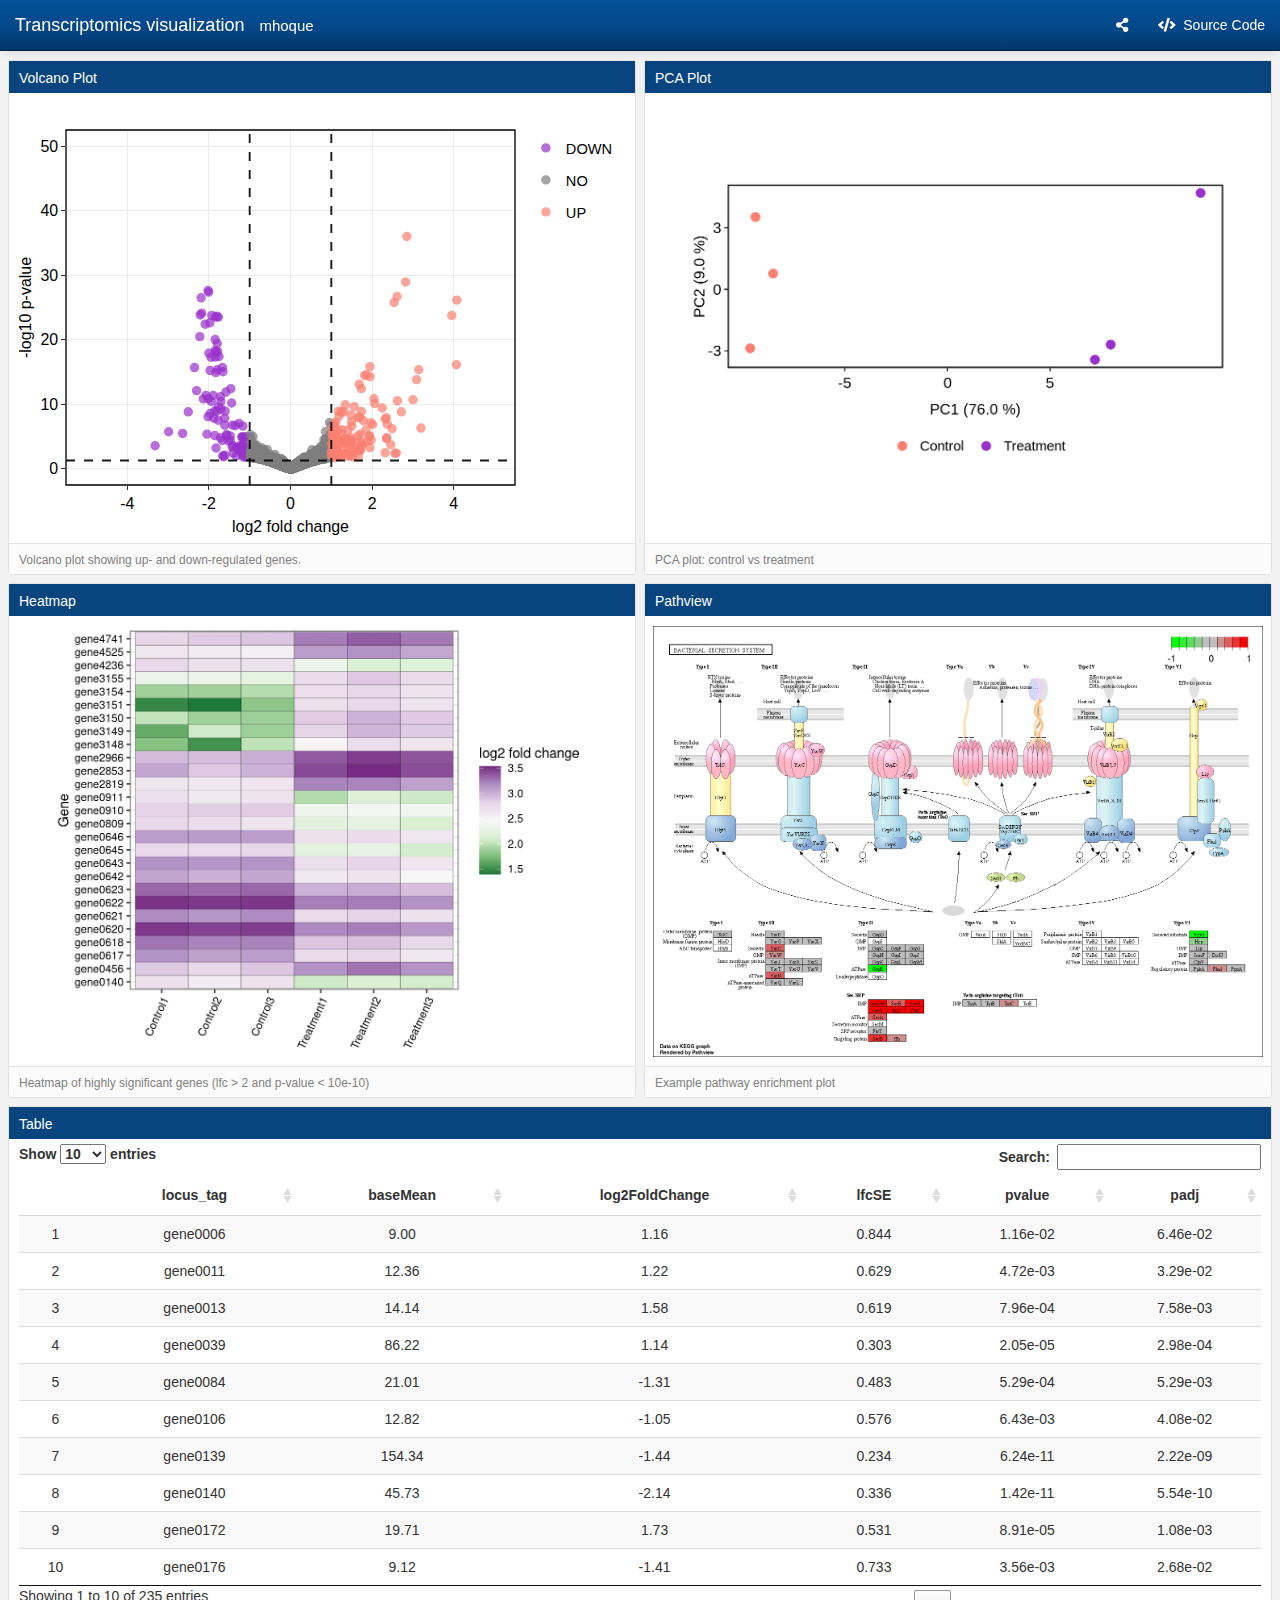
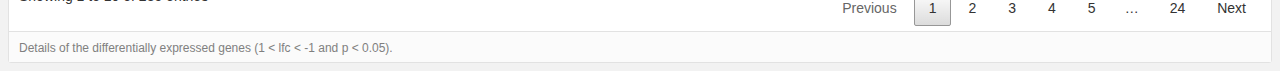
==== commit 6c3b991e: "first commit" ====
--- a/docs/transcriptomics_viz.html
+++ b/docs/transcriptomics_viz.html
@@ -2614,8 +2614,8 @@
 <div class="knitr-options" data-fig-width="576" data-fig-height="460">
 
 </div>
-<div id="htmlwidget-bcaf97582628ed5c2c9c" style="width:576px;height:460.8px;" class="plotly html-widget"></div>
-<script type="application/json" data-for="htmlwidget-bcaf97582628ed5c2c9c">{"x":{"data":[{"x":[-1.30747706654755,-1.05188410565699,-1.44230864866154,-2.13593877273415,-1.40566032679504,-1.26269701789541,-1.35134768042727,-1.56554567218757,-1.76483621298093,-1.85846927991629,-1.84394060377195,-1.84571587644069,-2.00097655289517,-2.08959298938904,-1.75163027243139,-1.97661992802548,-2.17419814462228,-2.00491411738081,-2.01943589125261,-1.92851774612127,-1.76707948293294,-1.84589475989359,-1.69571972547705,-1.78792028884458,-1.65427212565701,-1.41921553229434,-1.61188225194756,-1.89446666404153,-1.7946173415582,-1.58080969001002,-1.83124087991814,-1.8044128971993,-1.70632863438267,-1.82555865889928,-1.66703038754262,-1.79182206606748,-1.83640343148036,-2.2223071575717,-2.21204978438602,-1.93869075914497,-2.35199115350383,-2.18979639555046,-1.80108585413485,-1.96808445880122,-1.15461424635847,-1.94880935856425,-1.88001037684956,-2.07176262917713,-1.18680815723928,-1.61087259071838,-1.7727259112704,-1.56177551872609,-1.02664145515556,-1.43032409320846,-1.82445834665661,-2.64246974025705,-2.50454179947435,-1.71579567861939,-2.01924419939626,-1.67186701613123,-1.96982114957168,-2.3011762535058,-2.0460108969142,-1.10655202008306,-1.22773923572575,-1.14883880161159,-1.19293541633464,-1.47425555113298,-1.18151705388282,-1.01956614758097,-1.33229675093136,-1.10688499912613,-1.12808300758338,-1.23600427327885,-1.15221318811362,-1.32334707919342,-1.03030484464487,-1.16617561162086,-1.46245634956233,-1.64289641418576,-1.11348606983332,-3.31647185877336,-1.17506031755984,-1.47668053313634,-1.65897428282358,-1.60151273873805,-2.01192799153741,-1.05730779031183,-1.18930302033432,-1.16051165015221,-2.9853649515331,-1.09107477330116,-1.02398848556249,-1.13917695785642,-1.40913145963774,-1.60077336067969,-1.85347364033932,-1.1789020036416,-1.11271743042755,-1.25577770851548,-1.04835439678276,-1.52132836412029,-1.11919730907592,-1.71632317066086],"y":[3.276694735377,2.1918799890903,10.2051501000042,10.8478964243895,2.44823249073761,7.0502511113251,6.69080530976139,5.324711380677,9.60229947553274,8.96616086620155,17.3120978510395,18.3571344365784,17.9136815203447,22.4170508525821,17.4084527817173,22.6318165393412,24.1181346961518,27.3845523796306,27.6303783599416,23.7737854362583,23.5130744956793,20.036309158449,9.2978597382986,18.1924550975456,15.0452841090609,6.78098944399478,6.76841619622139,11.3670960052056,15.360219900804,11.9020659446486,14.9236172094783,23.6341592370788,10.4438531812273,18.0851321624056,15.6985737148667,19.4045609470782,23.5185139171532,20.4877390631467,23.846639801911,10.4516236682575,15.6984608541865,26.4969603941886,8.9272706425154,8.58265473964751,1.86496205940954,17.2908305662983,7.84485804002034,11.3857610997626,3.49804010658144,7.86201729754836,7.53472797240902,5.16088514314047,2.64354583489199,3.36833747834103,3.23003126157444,5.48802734064854,8.83903365938079,4.84257781049256,8.09187235914848,4.38901458861181,15.2452138243052,12.1259257307526,5.38124828963345,1.81383413260337,3.6379405911333,2.61532825339534,4.91795880360949,5.08949194644845,2.495128488012,4.95249319167094,1.97104548407038,2.08270068745795,4.43935443424217,2.98514287227558,4.86030225063012,3.37202546275054,2.04264802242771,6.62285437843435,12.4289208966294,1.85919299232787,2.80121539046798,3.57833987139903,2.25847905705313,4.41702431056134,2.05037414157636,2.09840249134941,10.8725297829771,1.93770945010054,2.79170460958015,3.72012112918132,5.75336247210062,4.98481066776454,2.10845974084523,2.84665679177497,3.61138867847562,8.94229909493719,5.16191949233384,4.98030258899328,3.01172025609624,2.85028545822487,2.14456538483798,4.34502546155865,3.35520282371007,11.1824319225276],"text":["log2FoldChange: -1.307477e+00<br />-log10(pvalue): 3.276695e+00<br />locus_tag: gene0084<br />diffexpressed: DOWN","log2FoldChange: -1.051884e+00<br />-log10(pvalue): 2.191880e+00<br />locus_tag: gene0106<br />diffexpressed: DOWN","log2FoldChange: -1.442309e+00<br />-log10(pvalue): 1.020515e+01<br />locus_tag: gene0139<br />diffexpressed: DOWN","log2FoldChange: -2.135939e+00<br />-log10(pvalue): 1.084790e+01<br />locus_tag: gene0140<br />diffexpressed: DOWN","log2FoldChange: -1.405660e+00<br />-log10(pvalue): 2.448232e+00<br />locus_tag: gene0176<br />diffexpressed: DOWN","log2FoldChange: -1.262697e+00<br />-log10(pvalue): 7.050251e+00<br />locus_tag: gene0588<br />diffexpressed: DOWN","log2FoldChange: -1.351348e+00<br />-log10(pvalue): 6.690805e+00<br />locus_tag: gene0610<br />diffexpressed: DOWN","log2FoldChange: -1.565546e+00<br />-log10(pvalue): 5.324711e+00<br />locus_tag: gene0612<br />diffexpressed: DOWN","log2FoldChange: -1.764836e+00<br />-log10(pvalue): 9.602299e+00<br />locus_tag: gene0613<br />diffexpressed: DOWN","log2FoldChange: -1.858469e+00<br />-log10(pvalue): 8.966161e+00<br />locus_tag: gene0614<br />diffexpressed: DOWN","log2FoldChange: -1.843941e+00<br />-log10(pvalue): 1.731210e+01<br />locus_tag: gene0615<br />diffexpressed: DOWN","log2FoldChange: -1.845716e+00<br />-log10(pvalue): 1.835713e+01<br />locus_tag: gene0616<br />diffexpressed: DOWN","log2FoldChange: -2.000977e+00<br />-log10(pvalue): 1.791368e+01<br />locus_tag: gene0617<br />diffexpressed: DOWN","log2FoldChange: -2.089593e+00<br />-log10(pvalue): 2.241705e+01<br />locus_tag: gene0618<br />diffexpressed: DOWN","log2FoldChange: -1.751630e+00<br />-log10(pvalue): 1.740845e+01<br />locus_tag: gene0619<br />diffexpressed: DOWN","log2FoldChange: -1.976620e+00<br />-log10(pvalue): 2.263182e+01<br />locus_tag: gene0620<br />diffexpressed: DOWN","log2FoldChange: -2.174198e+00<br />-log10(pvalue): 2.411813e+01<br />locus_tag: gene0621<br />diffexpressed: DOWN","log2FoldChange: -2.004914e+00<br />-log10(pvalue): 2.738455e+01<br />locus_tag: gene0622<br />diffexpressed: DOWN","log2FoldChange: -2.019436e+00<br />-log10(pvalue): 2.763038e+01<br />locus_tag: gene0623<br />diffexpressed: DOWN","log2FoldChange: -1.928518e+00<br />-log10(pvalue): 2.377379e+01<br />locus_tag: gene0624<br />diffexpressed: DOWN","log2FoldChange: -1.767079e+00<br />-log10(pvalue): 2.351307e+01<br />locus_tag: gene0625<br />diffexpressed: DOWN","log2FoldChange: -1.845895e+00<br />-log10(pvalue): 2.003631e+01<br />locus_tag: gene0626<br />diffexpressed: DOWN","log2FoldChange: -1.695720e+00<br />-log10(pvalue): 9.297860e+00<br />locus_tag: gene0627<br />diffexpressed: DOWN","log2FoldChange: -1.787920e+00<br />-log10(pvalue): 1.819246e+01<br />locus_tag: gene0628<br />diffexpressed: DOWN","log2FoldChange: -1.654272e+00<br />-log10(pvalue): 1.504528e+01<br />locus_tag: gene0629<br />diffexpressed: DOWN","log2FoldChange: -1.419216e+00<br />-log10(pvalue): 6.780989e+00<br />locus_tag: gene0630<br />diffexpressed: DOWN","log2FoldChange: -1.611882e+00<br />-log10(pvalue): 6.768416e+00<br />locus_tag: gene0631<br />diffexpressed: DOWN","log2FoldChange: -1.894467e+00<br />-log10(pvalue): 1.136710e+01<br />locus_tag: gene0632<br />diffexpressed: DOWN","log2FoldChange: -1.794617e+00<br />-log10(pvalue): 1.536022e+01<br />locus_tag: gene0633<br />diffexpressed: DOWN","log2FoldChange: -1.580810e+00<br />-log10(pvalue): 1.190207e+01<br />locus_tag: gene0634<br />diffexpressed: DOWN","log2FoldChange: -1.831241e+00<br />-log10(pvalue): 1.492362e+01<br />locus_tag: gene0635<br />diffexpressed: DOWN","log2FoldChange: -1.804413e+00<br />-log10(pvalue): 2.363416e+01<br />locus_tag: gene0636<br />diffexpressed: DOWN","log2FoldChange: -1.706329e+00<br />-log10(pvalue): 1.044385e+01<br />locus_tag: gene0637<br />diffexpressed: DOWN","log2FoldChange: -1.825559e+00<br />-log10(pvalue): 1.808513e+01<br />locus_tag: gene0638<br />diffexpressed: DOWN","log2FoldChange: -1.667030e+00<br />-log10(pvalue): 1.569857e+01<br />locus_tag: gene0639<br />diffexpressed: DOWN","log2FoldChange: -1.791822e+00<br />-log10(pvalue): 1.940456e+01<br />locus_tag: gene0640<br />diffexpressed: DOWN","log2FoldChange: -1.836403e+00<br />-log10(pvalue): 2.351851e+01<br />locus_tag: gene0641<br />diffexpressed: DOWN","log2FoldChange: -2.222307e+00<br />-log10(pvalue): 2.048774e+01<br />locus_tag: gene0642<br />diffexpressed: DOWN","log2FoldChange: -2.212050e+00<br />-log10(pvalue): 2.384664e+01<br />locus_tag: gene0643<br />diffexpressed: DOWN","log2FoldChange: -1.938691e+00<br />-log10(pvalue): 1.045162e+01<br />locus_tag: gene0644<br />diffexpressed: DOWN","log2FoldChange: -2.351991e+00<br />-log10(pvalue): 1.569846e+01<br />locus_tag: gene0645<br />diffexpressed: DOWN","log2FoldChange: -2.189796e+00<br />-log10(pvalue): 2.649696e+01<br />locus_tag: gene0646<br />diffexpressed: DOWN","log2FoldChange: -1.801086e+00<br />-log10(pvalue): 8.927271e+00<br />locus_tag: gene0647<br />diffexpressed: DOWN","log2FoldChange: -1.968084e+00<br />-log10(pvalue): 8.582655e+00<br />locus_tag: gene0648<br />diffexpressed: DOWN","log2FoldChange: -1.154614e+00<br />-log10(pvalue): 1.864962e+00<br />locus_tag: gene0746<br />diffexpressed: DOWN","log2FoldChange: -1.948809e+00<br />-log10(pvalue): 1.729083e+01<br />locus_tag: gene0807<br />diffexpressed: DOWN","log2FoldChange: -1.880010e+00<br />-log10(pvalue): 7.844858e+00<br />locus_tag: gene0808<br />diffexpressed: DOWN","log2FoldChange: -2.071763e+00<br />-log10(pvalue): 1.138576e+01<br />locus_tag: gene0809<br />diffexpressed: DOWN","log2FoldChange: -1.186808e+00<br />-log10(pvalue): 3.498040e+00<br />locus_tag: gene0810<br />diffexpressed: DOWN","log2FoldChange: -1.610873e+00<br />-log10(pvalue): 7.862017e+00<br />locus_tag: gene0811<br />diffexpressed: DOWN","log2FoldChange: -1.772726e+00<br />-log10(pvalue): 7.534728e+00<br />locus_tag: gene0812<br />diffexpressed: DOWN","log2FoldChange: -1.561776e+00<br />-log10(pvalue): 5.160885e+00<br />locus_tag: gene0813<br />diffexpressed: DOWN","log2FoldChange: -1.026641e+00<br />-log10(pvalue): 2.643546e+00<br />locus_tag: gene0815<br />diffexpressed: DOWN","log2FoldChange: -1.430324e+00<br />-log10(pvalue): 3.368337e+00<br />locus_tag: gene0821<br />diffexpressed: DOWN","log2FoldChange: -1.824458e+00<br />-log10(pvalue): 3.230031e+00<br />locus_tag: gene0844<br />diffexpressed: DOWN","log2FoldChange: -2.642470e+00<br />-log10(pvalue): 5.488027e+00<br />locus_tag: gene0848<br />diffexpressed: DOWN","log2FoldChange: -2.504542e+00<br />-log10(pvalue): 8.839034e+00<br />locus_tag: gene0849<br />diffexpressed: DOWN","log2FoldChange: -1.715796e+00<br />-log10(pvalue): 4.842578e+00<br />locus_tag: gene0907<br />diffexpressed: DOWN","log2FoldChange: -2.019244e+00<br />-log10(pvalue): 8.091872e+00<br />locus_tag: gene0908<br />diffexpressed: DOWN","log2FoldChange: -1.671867e+00<br />-log10(pvalue): 4.389015e+00<br />locus_tag: gene0909<br />diffexpressed: DOWN","log2FoldChange: -1.969821e+00<br />-log10(pvalue): 1.524521e+01<br />locus_tag: gene0910<br />diffexpressed: DOWN","log2FoldChange: -2.301176e+00<br />-log10(pvalue): 1.212593e+01<br />locus_tag: gene0911<br />diffexpressed: DOWN","log2FoldChange: -2.046011e+00<br />-log10(pvalue): 5.381248e+00<br />locus_tag: gene0912<br />diffexpressed: DOWN","log2FoldChange: -1.106552e+00<br />-log10(pvalue): 1.813834e+00<br />locus_tag: gene0925<br />diffexpressed: DOWN","log2FoldChange: -1.227739e+00<br />-log10(pvalue): 3.637941e+00<br />locus_tag: gene1093<br />diffexpressed: DOWN","log2FoldChange: -1.148839e+00<br />-log10(pvalue): 2.615328e+00<br />locus_tag: gene1100<br />diffexpressed: DOWN","log2FoldChange: -1.192935e+00<br />-log10(pvalue): 4.917959e+00<br />locus_tag: gene1150<br />diffexpressed: DOWN","log2FoldChange: -1.474256e+00<br />-log10(pvalue): 5.089492e+00<br />locus_tag: gene1190<br />diffexpressed: DOWN","log2FoldChange: -1.181517e+00<br />-log10(pvalue): 2.495128e+00<br />locus_tag: gene1245<br />diffexpressed: DOWN","log2FoldChange: -1.019566e+00<br />-log10(pvalue): 4.952493e+00<br />locus_tag: gene1432<br />diffexpressed: DOWN","log2FoldChange: -1.332297e+00<br />-log10(pvalue): 1.971045e+00<br />locus_tag: gene1746<br />diffexpressed: DOWN","log2FoldChange: -1.106885e+00<br />-log10(pvalue): 2.082701e+00<br />locus_tag: gene2248<br />diffexpressed: DOWN","log2FoldChange: -1.128083e+00<br />-log10(pvalue): 4.439354e+00<br />locus_tag: gene2386<br />diffexpressed: DOWN","log2FoldChange: -1.236004e+00<br />-log10(pvalue): 2.985143e+00<br />locus_tag: gene2397<br />diffexpressed: DOWN","log2FoldChange: -1.152213e+00<br />-log10(pvalue): 4.860302e+00<br />locus_tag: gene2400<br />diffexpressed: DOWN","log2FoldChange: -1.323347e+00<br />-log10(pvalue): 3.372025e+00<br />locus_tag: gene2413<br />diffexpressed: DOWN","log2FoldChange: -1.030305e+00<br />-log10(pvalue): 2.042648e+00<br />locus_tag: gene2428<br />diffexpressed: DOWN","log2FoldChange: -1.166176e+00<br />-log10(pvalue): 6.622854e+00<br />locus_tag: gene3014<br />diffexpressed: DOWN","log2FoldChange: -1.462456e+00<br />-log10(pvalue): 1.242892e+01<br />locus_tag: gene3049<br />diffexpressed: DOWN","log2FoldChange: -1.642896e+00<br />-log10(pvalue): 1.859193e+00<br />locus_tag: gene3237<br />diffexpressed: DOWN","log2FoldChange: -1.113486e+00<br />-log10(pvalue): 2.801215e+00<br />locus_tag: gene3250<br />diffexpressed: DOWN","log2FoldChange: -3.316472e+00<br />-log10(pvalue): 3.578340e+00<br />locus_tag: gene3287<br />diffexpressed: DOWN","log2FoldChange: -1.175060e+00<br />-log10(pvalue): 2.258479e+00<br />locus_tag: gene3418<br />diffexpressed: DOWN","log2FoldChange: -1.476681e+00<br />-log10(pvalue): 4.417024e+00<br />locus_tag: gene3692<br />diffexpressed: DOWN","log2FoldChange: -1.658974e+00<br />-log10(pvalue): 2.050374e+00<br />locus_tag: gene3760<br />diffexpressed: DOWN","log2FoldChange: -1.601513e+00<br />-log10(pvalue): 2.098402e+00<br />locus_tag: gene4026<br />diffexpressed: DOWN","log2FoldChange: -2.011928e+00<br />-log10(pvalue): 1.087253e+01<br />locus_tag: gene4236<br />diffexpressed: DOWN","log2FoldChange: -1.057308e+00<br />-log10(pvalue): 1.937709e+00<br />locus_tag: gene4468<br />diffexpressed: DOWN","log2FoldChange: -1.189303e+00<br />-log10(pvalue): 2.791705e+00<br />locus_tag: gene4470<br />diffexpressed: DOWN","log2FoldChange: -1.160512e+00<br />-log10(pvalue): 3.720121e+00<br />locus_tag: gene4607<br />diffexpressed: DOWN","log2FoldChange: -2.985365e+00<br />-log10(pvalue): 5.753362e+00<br />locus_tag: gene4613<br />diffexpressed: DOWN","log2FoldChange: -1.091075e+00<br />-log10(pvalue): 4.984811e+00<br />locus_tag: gene4635<br />diffexpressed: DOWN","log2FoldChange: -1.023988e+00<br />-log10(pvalue): 2.108460e+00<br />locus_tag: gene4638<br />diffexpressed: DOWN","log2FoldChange: -1.139177e+00<br />-log10(pvalue): 2.846657e+00<br />locus_tag: gene4762<br />diffexpressed: DOWN","log2FoldChange: -1.409131e+00<br />-log10(pvalue): 3.611389e+00<br />locus_tag: gene4821<br />diffexpressed: DOWN","log2FoldChange: -1.600773e+00<br />-log10(pvalue): 8.942299e+00<br />locus_tag: gene4822<br />diffexpressed: DOWN","log2FoldChange: -1.853474e+00<br />-log10(pvalue): 5.161919e+00<br />locus_tag: gene4823<br />diffexpressed: DOWN","log2FoldChange: -1.178902e+00<br />-log10(pvalue): 4.980303e+00<br />locus_tag: gene4824<br />diffexpressed: DOWN","log2FoldChange: -1.112717e+00<br />-log10(pvalue): 3.011720e+00<br />locus_tag: gene4825<br />diffexpressed: DOWN","log2FoldChange: -1.255778e+00<br />-log10(pvalue): 2.850285e+00<br />locus_tag: gene5030<br />diffexpressed: DOWN","log2FoldChange: -1.048354e+00<br />-log10(pvalue): 2.144565e+00<br />locus_tag: gene5365<br />diffexpressed: DOWN","log2FoldChange: -1.521328e+00<br />-log10(pvalue): 4.345025e+00<br />locus_tag: gene5367<br />diffexpressed: DOWN","log2FoldChange: -1.119197e+00<br />-log10(pvalue): 3.355203e+00<br />locus_tag: gene5368<br />diffexpressed: DOWN","log2FoldChange: -1.716323e+00<br />-log10(pvalue): 1.118243e+01<br />locus_tag: gene5369<br />diffexpressed: DOWN"],"type":"scatter","mode":"markers","marker":{"autocolorscale":false,"color":"rgba(153,50,204,1)","opacity":0.7,"size":7.55905511811024,"symbol":"circle","line":{"width":1.88976377952756,"color":"rgba(153,50,204,1)"}},"hoveron":"points","name":"DOWN","legendgroup":"DOWN","showlegend":true,"xaxis":"x","yaxis":"y","hoverinfo":"text","frame":null},{"x":[0.729370213151349,-0.051967389387249,0.187481528121485,0.12755720858036,0.512279482349904,0.157782197326183,0.201208316541916,0.0184308437185981,-0.00558473192742303,0.0955121967042738,0.108978865037585,0.0260045925476048,0.557157274568395,0.0812264664889309,0.0626832141541861,0.249398003610116,0.0963897773183793,0.0213706207431958,0.443984562809452,0.0109437360273851,-0.0269516141921564,0.115940278113149,0.085622750912411,-0.0720688117405027,-0.0703701804113488,0.018747098066716,-0.0168913226913258,-0.375692054266589,0.0847372964381685,0.0839940468677751,0.136796311001819,0.391436630435197,-0.105380365672213,0.0939790944827163,-0.216916130221987,0.0678592481851274,-0.191392639747462,0.216369730882963,-0.0361948402950947,0.00755995105227833,-0.0660988039864732,0.105747755894237,0.110834140155539,-0.000322287902537066,-0.129051890971577,-0.0503501795478207,-0.0833214330873311,0.0343968549190465,-0.000324813360926301,0.11738521917988,-0.060017162874101,0.0106362840154995,0.120919658236701,0.0675328981788065,-0.0621323709947536,-0.16870478169642,-0.185998982599042,-0.0744760446021728,0.123630876460307,-0.0494063008963815,-0.0633540529641976,-0.0818888130787645,-0.24433600237419,-0.145607547917607,0.0437449048713002,-0.328879330734479,0.668502340584558,0.0882357538570871,-0.0297651756621198,0.19287850858522,-0.0941173769023735,0.00963001379302286,0.150491061417931,0.0473356492257068,-0.322755286527867,-0.0456878094070468,0.320133006999061,0.395142241555028,-0.501350504976933,-0.348793563475057,0.115444174008075,-0.198195025726733,0.0489878099105232,0.0439078274916351,-0.12999693247384,-0.0453459271958098,-0.0276125812704493,-0.254329409424993,0.0418971966016425,-0.0778636725071284,null,-0.0426997638860732,0.0439550710157,-0.0339347792579026,-0.138542545907675,-0.104461524835393,0.795106482564895,0.252100714861442,0.0913291714612719,-0.964950739790054,-0.0889584506699887,-0.136482401107779,-0.144849685965827,0.0311819756706436,0.00963001379302286,-0.0528842095586085,-0.170047652145599,-0.116004912605381,-0.0150571843141426,0.0178584509511205,-0.0985809306500373,-0.0593720122966681,-0.127801109122264,-0.0313477571434474,0.149529781218155,-0.206197262892669,-0.010882672771715,-0.0841316321642239,-0.0778841278573443,-0.0301296934538854,0.0215026609217602,0.134029342941096,0.133263486650779,-0.00878855439330746,0.0853765435183936,-0.0182415309503687,-0.138457127057036,-0.00181540909177683,null,0.0907672959197891,-0.0265401587330918,-0.11264905208394,-0.370349722744508,0.130117326644967,-0.042833371131463,0.0177302717000759,-0.077811372952382,-0.0621105644767725,-0.120625311317267,0.0679993880000005,-0.0801370663822628,0.146182427940168,0.173579754838757,0.140910664326958,-0.0719656958969104,0.0810940422554418,-0.0933371044542855,0.0455434962911296,0.00333971256407825,-0.125389565579022,0.129634083544749,-0.0276102887496271,0.262345970042131,-0.00111023772783194,-0.084118320475832,0.0627835894866517,0.337375506376507,-0.192690069039508,0.0771217645325754,0.0785590168394061,0.298555183814149,-0.0270877692863217,0.111778644374829,-0.027195980151719,-0.0545075989529595,-0.0956562621981573,-0.0991439398438441,-0.201970959225629,-0.237894642509148,-0.189058520967166,-0.0527650414360764,-0.139001193010174,0.0976953952900644,-0.0297651756621198,0.0645401000915146,0.150145399722101,0.0470079399994539,-0.0258561539927879,0.0408456886053667,0.110907285073143,-0.0820597202888891,-0.0545075989529595,-0.09233195644536,null,0.0696427045436802,0.0429028401236701,0.055756807614489,0.0213706207431958,0.0305743745756126,-0.00257710391038619,-0.0255977190638235,-0.262874953600644,0.0727587303992707,-0.0015648009682217,0.0632354051875451,-0.152414883349555,0.00311582435939657,0.0675606961896568,-0.304739746841442,-0.0618481536441582,null,0.0527997018197601,0.0175363995846427,0.0175363995846427,0.0194839552563081,0.0215447978967747,-0.173391893046132,0.0420072257133568,-0.0812605840253944,0.0572153105473083,-0.139270550562554,0.0862888876778049,0.0388300617596754,0.0210637005048956,-0.0453533422055645,0.0798435540696378,0.015060318190292,0.0174147900185131,-0.000385892267781357,-0.00230194736641589,0.00258213999435819,-0.0207938703446882,0.0333982023697393,-0.0265153240825499,0.00162963368332068,-0.0519355983333642,0.0414961474112739,null,0.0581478632154618,-0.12936020008843,-0.0583480746957324,-0.0372013507295968,-0.0259387489976907,-0.0197756438169987,0.00998562357341741,0.0194839552563081,-0.0600787044867156,-0.0786649827795453,-0.0561185048912881,0.0408456886053667,-0.181867204474612,0.00671208144688712,0.0689193496679099,0.208795674665747,-0.0241399752914216,0.0157657728713407,-0.046968133120759,0.104574874675567,0.0650465420358086,0.25807888686129,-0.0383141262180509,-0.177517424072305,-0.027731681964171,-0.00054067499100356,-0.124611320616008,-0.400720860712712,-0.953403673418418,0.00134020083146569,0.0877522755920095,-0.0181853973451582,-0.0998503297350812,0.0844456788798017,0.00724182862201245,-0.00257710391038619,-0.00257710391038619,0.00809084841631126,-0.0878204586432175,0.243125974169402,0.0312878923516988,0.0576796470414477,-0.0535200703673256,-0.219347754085226,-0.127371396133518,0.10159727414322,-0.327226800074626,0.0779067457938296,-0.31946508415387,-0.154501095540493,0.00394327307085093,-0.0291369022123711,-0.0722054694592018,-0.272693285277957,-0.0992591006496711,-0.0475979759370912,-0.117130509705926,-0.102230361116004,0.105037885429027,0.307213708033964,-0.285962153308239,-0.491080150367157,-0.372773432106895,-0.711454104216181,-0.646194228666696,-0.46751709173636,0.105212127686965,-0.0963524813025257,-0.099141783735341,0.077484215513718,-0.0525082111214931,0.124380100832383,0.12067609677723,0.0808165503306104,-0.123884975596214,0.0311196528559628,-0.00442793920317205,-0.145417827598225,-0.146917696512075,0.423311567095629,0.0588358201101044,0.436751995240314,0.358090549231273,0.348586042003556,0.283123859003004,0.0774064600765884,-0.0756871281163742,-0.243561357428788,-0.00920654084743026,0.0418835893388372,-0.143773763984588,0.244933678068897,0.0984010329435832,0.127910160704978,-0.00138020808789549,0.222724080536742,0.00687446484865391,0.0140785108090502,-0.15432875972543,0.102479413455093,0.0927186817675949,0.166995833803453,0.120368132399081,0.29346390409238,-0.0283435503827961,0.0207322666409626,0.17746842046829,0.152333680441884,-0.0170452511728417,0.108702291465894,-0.0211100515735631,0.0996377563245665,-0.0202454210714639,0.196013950740098,0.0208523194825139,0.115208037288136,0.0425532117435503,0.62193404561776,0.523993645820046,0.220467902002982,0.404031243636522,-0.121257472961958,0.0910612472850122,0.428806918830883,-0.0466129796438186,-0.137623638169521,-0.288267220959306,-0.126509572597995,0.0875583243051406,0.0300668145887835,0.259202244119906,-0.366221663756141,-0.222336952035251,0.196748114678378,0.242549990844941,0.658252497235812,-0.183097170019189,-0.0114816410573048,0.438178617346332,0.199435552521564,0.094306106451742,0.0500416831631386,0.109155481014211,0.163265576133746,0.0419787628787689,-0.220532479915033,-0.153950146787903,-0.0159813782209638,0.0306043904835224,0.143395700432955,0.253746795286016,0.0893248988125635,-0.131363731325652,-0.0671264312806346,0.00301398650390311,-0.0404515261149654,-0.277637788231314,0.022596184914399,-0.172082064466621,-0.112573457190202,0.137778260243555,0.166198204653637,-0.0461525806130444,0.0127104664463003,0.193417141033269,-0.0463432218421187,0.0822372720824259,0.413542146615537,0.251702804370537,0.420092083216039,0.507932412395287,0.196130943824687,0.421652630808627,0.139575466266692,-0.020861332998606,0.0389025774321351,0.0170274677663551,0.0949891248567948,0.192467975093517,0.405191171319043,0.367150713932348,-0.0425758053637298,-0.360012661666119,0.165864338604218,-0.313948591839846,-0.375361026789187,-0.0709414996139754,0.170101375696947,0.115048133286916,0.0995249622924743,-0.062792339528734,-0.190312320017905,0.0232324228178391,-0.104415943945594,0.0993118216717317,0.317567708739757,-0.0955409392438508,-0.281067770786729,-0.079138895416169,-0.0855353280712079,-0.0240387266950955,null,0.109957894139542,-0.176986722626714,0.0209735084088138,-0.155628930318771,-0.662183014442935,0.195562543039894,-0.322775748891543,-0.133857222562405,-0.193792628925664,-0.122540236642023,-0.025988203429441,0.237360676347147,0.0490350314866453,-0.0775856051558196,0.0376650912384187,-0.234398195114992,-0.386264830396604,-0.336785966379914,-0.205503049285629,0.0632644920001313,0.315167004113987,0.317598324430068,-0.341160076017603,-0.0319627629753568,0.131710042054557,-0.204847993633218,-0.331350987153055,-0.291519308550439,-0.011765947441622,-0.181501392405119,-0.068887127319847,0.0175363995846427,-0.114048784152138,-0.0117056626694377,-0.186285587455953,0.0109540920866643,0.0738154806608895,-0.0524465841383194,0.144003194814782,-0.771602935618835,-0.0457200112842561,-0.142435998462438,0.0788917786471189,0.044073763279382,0.164524593120224,0.157167364108402,0.0720554487339397,-0.0772733733425763,0.0817582240720969,0.0279166113673625,0.0194839552563081,-0.0717921122503907,-0.0864607784298887,0.0235528004211499,0.0302421049829845,-0.0678401661083829,0.110498729324357,0.300290249113659,0.358911508976866,0.0188694488156878,0.0987346593223414,0.0581478632154618,-0.203510720752194,-0.892522766942863,-0.330800833372657,-0.908352066024903,-0.00848805854807168,0.005914008439966,-0.0956984217399329,-0.100075988167389,0.00991654359589912,-0.0855844552244145,0.0175363995846427,-0.00956509140418792,0.0333982023697393,0.0209735084088138,-0.0916636486631191,-0.342523525666747,null,0.0213706207431958,-0.068192739478715,-0.112314898807526,-0.0709374316722415,0.0807324549309223,0.0285888352400198,-0.192416833738565,-0.263791901768316,-0.140625631249039,-0.149724411042251,0.0865238554082075,0.136501464505047,-0.184400728352651,-0.136596587975087,-0.280541467667927,-0.438940492670767,0.246480845384716,-0.0545075989529595,0.0461437688216258,0.255963454313522,0.0414175832538081,-0.365950315765,-0.0996988336965609,-0.143505942758523,0.722372903058097,0.511112532758855,0.341377017368681,0.154864186960995,0.154696506987174,0.375724077658409,0.12464665628972,0.313505374028278,-0.0901414584196707,0.0128831876820393,0.12279174618144,-0.0394213675508336,0.15826742261988,0.0704185989001734,0.270119840924204,-0.0311779449024285,0.3609077128781,0.112870336343412,-0.331110695513244,0.155605738789404,0.0224377301696265,-0.0712098292383138,-0.0629804860512762,-0.0405143212142232,-0.0128676050374046,-0.135192042943231,0.0774064600765884,0.125932321902152,-0.310593920704109,0.42155625103103,-0.0339957055126125,-0.156154716609941,-0.0210526187852311,0.133076179558948,0.0563220532636778,0.209948275619855,-0.0322716459878861,-0.0168913226913258,-0.855429641360376,-0.600877247185419,-0.131172286749242,0.0556376979618862,-0.134814401873501,0.242327696167768,0.200920372036158,0.0910725225177968,0.284432372191021,0.0360871292841703,-0.0380586628143896,-0.00729056480602301,-0.12619129286984,-0.264211012034346,-0.289257219063108,-0.127399786408054,0.212816520470784,0.0217289934930327,-0.683181270711411,-0.727133569828615,-0.155084950518883,0.0620406374230429,-0.20864945434982,-0.135856197036543,-0.262015177440371,-0.74590839664184,-0.164459471859727,0.0111269021812292,0.126058821732466,-0.105650382027016,0.11461789728221,0.0331164301640057,-0.165762125153615,0.0313314870939018,-0.141217359664611,-0.218774440812399,-0.0045682179554522,0.0501515040969989,0.0667572270040411,0.0803462028179291,0.311506756642775,0.0970060983734619,0.194355496379434,0.523754385750594,-0.210559997346627,0.00667528676955126,0.0149384950788836,-0.161958128742397,-0.162835419525121,-0.0299380084127318,0.0181820437434614,-0.178551379825045,0.0105336205045998,-0.0225726249392324,-0.0414932094016459,0.0455328555089441,0.0990297980222792,0.0170274677663551,-0.0880571651286263,0.0213706207431958,-0.0135680641639333,-0.0723645883452124,-0.0103113519340453,-0.151940543657609,0.569927731234595,-0.327001983996918,-0.240655995879291,-0.300515250999485,-0.00832422466229425,-0.0509680827142322,-0.0426997638860732,0.00239692018976597,-0.230850514320679,-0.0105967505063381,-0.161666506967015,-0.0297651756621198,-0.0307320731754154,-0.211039358524378,0.0621828888723811,0.0800785182462417,0.141747661563648,0.00419995980944594,0.0396273911553245,-0.0394332590960596,-0.0476517832269105,0.00394327307085093,0.0240073200466828,0.192463050977067,0.0305521466587399,-0.0446464863837421,-0.174862204505707,-0.0264841317517699,-0.0531399832129062,-0.328337977249815,-0.0429758238971028,-0.371155743053702,-0.110809148246022,0.00796009818124082,-0.00628623762455822,-0.16707255351466,0.0839306116946709,-0.00895332219085629,0.250742091736587,-0.00900421171622736,-0.320187965366008,0.0339771365996719,0.151707277640693,0.163189146393496,-0.0343368099265744,-0.103845820450404,-0.285242880751922,0.0164152765281804,-0.177294606419372,0.0924105295135492,0.0178597831022987,-0.00139357459120609,0.0873844813257068,-0.0445496768831798,-0.3166855771253,-0.378788185824945,-0.0778278450178244,-0.141225091870078,-0.0130365869150556,0.0601937869161599,-0.0467753677245732,-0.114368265968551,0.0422989531666531,0.028697201301306,0.0430470863543511,-0.160800432247003,-0.101199326055646,0.214451681467351,0.095751904705062,-0.202103369192814,-0.704571340198946,0.355344070188844,0.0371892539950792,0.450922721322572,0.19477429893945,0.783456322799476,0.242912856958742,0.317459989476701,0.60409227800993,0.0230684671436271,0.718945124388141,0.330142161937379,0.0235031289110617,-0.0578104500268631,0.0811238352031644,0.2265571747161,-0.288434870821045,0.0703436788763053,-0.198831719022653,0.120632641209505,0.737435161183008,0.193878090118337,0.0627835894866517,0.0115842756350131,0.0973388453033616,-0.366340326738891,-0.0481739618151262,-0.227181102317235,-0.0298985249888002,-0.0836868931476216,-0.169574804316089,-0.406284322502762,-0.0466315283556522,-0.18410843335099,-0.00176453657120813,-0.0184829898870169,0.115917671111892,0.156120045731458,0.0289146703998506,0.0400828656642892,-0.00277611386673922,0.364764629078631,0.0984686769440127,-0.493170248259507,-0.183687606879885,-0.199997914214481,-0.133922179587271,-0.968438164176632,-0.545982789216818,-0.148523161678004,-0.129313722078823,-0.647944531270371,-0.169285004644212,-0.189540090094966,0.162493396168823,-0.656420963273826,-0.287581353217786,-0.330387685322505,-0.839808294103771,0.128802140278378,-0.0101963968965513,-0.264185391082945,-0.563311018511248,-0.491039196855774,-0.744670842869597,-0.149541046674773,0.0398704593570882,-0.0823183690340082,-0.101717044106672,-0.476423970578513,-0.151421519385846,-0.797588136452812,0.0831918628723335,-0.399887272082731,-0.297299686723878,-0.143246431107465,-0.273422902572096,-0.19799912314397,-0.147820716455239,-0.257411857357543,0.189678433540947,-0.0565515722828942,0.258230423279126,-0.0659005834354468,0.19951710114308,-0.597291486484701,-0.290039381192595,-0.122978304318977,-0.0575135793910642,-0.943298845849197,0.014138193412043,0.348784005761791,0.242685231199449,-0.0425123364195285,-0.507752081682997,-0.211015835228292,-0.21184813455854,-0.104685531573013,-0.0414932094016459,0.0527650156223184,-0.268051692128144,0.16321390557589,0.110907285073143,-0.135629287260386,-0.0319627629753568,-0.0319627629753568,0.0914815317527198,-0.0841197003019207,-0.105787660323005,0.046023485848543,-0.113261222159234,-0.173882678010337,0.0116745636233695,-0.0993304402968548,0.105324958802439,0.164448421366239,0.0426027751904484,0.122655110196258,0.100568269255091,-0.110041010102594,0.197363349715231,0.197207632083228,-0.567257813948115,-0.28884177561001,-0.173180375703417,-0.046773031379222,0.224468794463404,0.0744484670604149,-0.0273917429174804,-0.156608309289681,-0.0518622668693676,-0.254517122323723,-0.242394364367862,-0.244304474106808,-0.200736458748958,-0.236272705499649,-0.11207972296846,0.0711752778175507,0.00658922190711462,-0.078579911803125,-0.00962585760474971,-0.256900025144278,-0.604608107711118,-0.13819995868755,-0.507665890491624,-0.230879160046317,-0.0690227360395407,-0.746997883151974,-0.166236108942882,0.0582113302788176,-0.363173055984462,-0.993252611590713,-0.254885354024082,0.307587723640016,0.417739095106703,-0.0933084090592728,-0.136901490765446,-0.91463209379215,-0.134894518133706,0.080707558560208,0.0826711091717854,0.121661493496388,0.0569787443038316,0.769957623265769,0.301455562101073,0.117374339457795,-0.093388725036064,-0.108272301151946,0.147036861609547,-0.274294482279322,0.0511615293871963,0.53034113231323,0.507498457491073,-0.00663215496934381,-0.231512629457562,0.0938415617293233,0.0497897912160036,0.0242594240902993,-0.489819392349257,0.152480489285044,0.526637081605034,0.00679752122434187,0.118100486106911,0.209919946100395,0.120974753766174,0.108721749512852,0.145009109179776,0.180369689693123,0.405303308576409,0.682155192575972,0.54286929129167,0.444238879498006,-0.00964373013614639,0.0801463053989582,-0.000188556601577665,0.109376251457157,0.0423931448299738,-0.0677970284897669,-0.194183563677177,0.0924368897469342,-0.971096497551532,0.0209735084088138,-0.0185401915936746,-0.123657983985321,0.120995263223289,-0.207969600059113,0.0593797188813266,-0.0343372123187553,0.054670588038076,-0.0570804893748961,0.13569895905262,-0.448073574295488,-0.207220280929331,-0.758057485235288,-0.493554606412579,-0.258056000854887,-0.245353297145863,-0.283722617832114,-0.245873438867058,0.0306546192849953,0.375209155957516,0.168149029517319,0.250159203838332,0.138456491991869,0.808131353537885,0.94783851048703,0.562609153928491,-0.216814524834676,0.021751744715715,-0.00455078789520872,-0.236295446486063,0.00209736306503301,-0.032101384544095,-0.0815696594442021,0.0213706207431958,-0.3171853840519,-0.0452349102501233,-0.167584899740141,0.0419787628787689,-0.0213791588251648,-0.219746748730648,0.0458503446976393,-0.060103101162274,-0.401647545650542,0.297043920750551,-0.35308408732191,-0.109616252323473,0.928821653906181,0.154213064045128,0.0502976385669663,-0.117725607719229,-0.0366298551333065,-0.120895541087359,-0.0872484232749986,-0.683448739970264,-0.15981441708678,-0.35781584677125,-0.126015421900463,0.235888132952631,0.114896382123765,0.0620011426970366,0.223352125532046,0.00478660358163805,0.0583172003739173,0.0559163519768378,-0.00367230736341639,0.335980217054796,0.14894633457408,-0.041026287692537,0.0959805173002255,0.0967849510443155,-0.170509908683009,0.0177107839990409,0.0474509313769187,-0.0980873642338332,0.0442070954473533,0.00247359465061983,-0.19377386269697,-0.101328992332629,0.031214080999173,-0.0328595247370588,-0.323763709231002,-0.272763603828716,0.0522338852654738,0.257559244390643,0.276753268758701,0.0702959814733857,-0.310801940285583,0.442752916231316,-0.161678192162101,-0.00135799382763382,-0.0353425353127277,-0.458248028552184,-0.678334028062009,-0.101835342575838,-0.816477572254644,-0.0837561937505519,0.117336378680221,0.0673333943577488,-0.129759929811309,-0.2472041643692,-0.0336566130764585,-0.0283849784913024,-0.157518325448083,0.197974652926179,-0.428489809142509,-0.533950201568577,-0.491295786211308,-0.56523750232889,-0.110551160635189,-0.439622449878945,-0.104506654140851,-0.289527840088207,-0.41087910513758,-0.050489385534907,-0.296301785636542,-0.139183519996279,-0.0281993193169951,-0.650951931915358,-0.0915036013417726,-0.405033284094089,0.00721601835576314,-0.214830248448459,-0.557014437217197,-0.0694082489650159,-0.00635241726219975,0.221104478086499,-0.23302655207678,0.204931655878329,0.0302573027300888,-0.212251170812028,-0.0460469093618537,0.17331259158881,-0.109417813922075,-0.0774086463261547,-0.284987235934483,-0.0333690759846715,0.154012823537669,0.273925211264631,-0.0192922142188283,0.054670588038076,0.0267083375907765,0.0239179070558176,0.21982151529219,-0.0576917924316311,0.0408356121481893,-0.240121391675326,-0.0208604118063587,-0.145662835838285,0.0288197488912608,-0.00866515946204245,-0.152478865742508,-0.190487368055685,0.198742267003995,0.0333982023697393,0.0291893273554002,-0.207808638366305,0.141047143685568,0.192468438996578,0.0207322666409626,0.0175363995846427,0.22102907531575,-0.142764494238098,0.191087379693388,0.0149450820265555,-0.0899717659303577,-0.658749916071493,0.0270070681883228,0.404024291595885,0.311472017203255,-0.0975328698157192,0.01458729021586,-0.0547894787663946,0.148812920616039,-0.0399327990900872,-0.214810036030175,0.0187187461232919,-0.00832422466229425,-0.169716602834984,0.00654508001055933,0.0915702542037356,-0.0394293560007504,-0.0319627629753568,-0.127387590459911,0.0288197488912608,-0.0416445144617805,-0.143050454956304,-0.390131608534905,-0.572226324606309,-0.325607687650391,0.109084087809336,-0.0572068242023937,-0.714318086971528,0.126667990105221,-0.17734024239816,-0.027195980151719,0.00980339095361314,-0.116034930667816,0.045168593255469,-0.0276102887496271,0.222858924938615,-0.0927473613616193,-0.179006262015581,0.00809084841631126,0.114155975011489,0.441638418452278,0.105498904957114,-0.0947285857193649,-0.0320841758182076,-0.00225021688519052,-0.503282940011244,-0.035520772390963,-0.0466927795473437,-0.611077748150791,0.00347205268667858,0.172233800225577,0.0646924819267682,0.015459034238009,-0.10528337376602,-0.00981245163427112,-0.0289321697897653,0.0277454522671462,-0.0247038475718128,0.00873615558530184,0.01466268713047,0.00571172393176037,0.0564168570598198,0.0175363995846427,-0.0325886176557479,-0.100109695595802,-0.0225404061474725,-0.0663793390624223,-0.0444934604798444,0.0125492397413904,-0.025568744891697,0.119113300906892,0.396547745843087,-0.164114596473118,0.0175363995846427,0.0240073200466828,-0.114700145144835,-0.0168913226913258,-0.211465573186643,-0.102000866633292,0.00561499102415377,0.000596178857727323,-0.0304252247707255,-0.0510933807234914,0.0526525913374079,0.173174638921441,0.199327863789108,-0.0273061459055766,-0.118136260128048,0.00408210908950218,0.0676686351459103,0.083522359359269,-0.130525076639336,-0.135508700172652,-0.16380464733978,-0.097686593908486,-0.0330750949651234,-0.109317298596172,0.0475482726608887,0.12449372101508,-0.0542300394652522,0.00963001379302286,0.00800247079800691,0.00828141904617754,-0.00304927263200065,-0.00207566917937611,-0.0135821742947138,0.0107589503434778,null,0.0966654190927009,-0.0189184680656803,0.0186456932534819,0.0902283724034261,-0.0537422376667188,-0.465270179311019,0.0406658155903136,0.207183345886968,0.26129966343764,0.118944481390789,0.108156971036826,0.215472412026268,0.00332834162020795,0.0552725460417527,0.0195259843607716,0.133560329953449,0.213974210263867,0.0219712011751776,0.0520473360762723,-0.140859917606567,0.0171737774508355,-0.30644599989149,-0.121392127286979,-0.0374827976624174,0.0257418320987353,0.0897408773030609,-0.0768409416958468,0.495945833637217,0.177321174986112,0.0361500421330206,-0.0642695691290053,-0.340751930040514,0.0461317027475769,0.0876236846630402,-0.0246442947251307,-0.491536901097188,0.22865611381526,0.116971890813344,0.0312031867560338,0.0949830325459596,-0.00849949084054613,0.0213953549333404,0.000977124648104454,0.144003747350229,-0.125340119146144,0.0657799791429569,0.0789432070189445,-0.0100834744834222,-0.139230597561698,0.0693654200900491,0.0223551876711426,0.34870026087253,0.0893573595570584,0.313301771406728,0.329428059684997,0.634927310011087,0.143971413815971,-0.155422782539424,-0.0347675893274797,0.0946453355522938,-0.237510930544762,-0.795628584564601,0.0697109852018751,-0.0572180410014224,-0.134494999850404,-0.0563625804517861,-0.0810566679727021,-0.22535120391963,0.0341557186672353,0.0300383684949957,-0.249020503456106,-0.575479601810581,-0.346499696965896,-0.356157310097002,-0.0577038103964171,-0.10829517777956,-0.802055092337675,-0.123753547875754,-0.137519007036382,-0.00840814872391068,-0.12674424612075,-0.0897745945396443,0.0220504495882643,-0.0841316321642239,-0.179721542913112,-0.0770347751805929,0.0635202144959082,0.0186456932534819,-0.162085958305335,0.0213706207431958,-0.0997046882496061,-0.0394311258387879,-0.0333626356463284,-0.0570007853702912,0.00977091891341707,0.322037034824463,0.0215994570007404,0.0685475863450004,0.17065552256694,-0.314412020725413,0.187743688894941,-0.0499584117098892,0.0780886064060433,0.374761735127899,0.438003596829182,-0.258292585422722,-0.0494272165237672,0.0466578449605456,0.153388182482945,-0.0694150823331504,-0.115930350351436,0.124735676599201,-0.0313477571434474,0.026181512821511,0.139368997954622,-0.19988165320334,-0.117578741481991,-0.037150674400584,0.02414291966689,0.131472731330762,-0.0629804860512762,0.0141522196134752,0.140897988721758,-0.0789879021463272,0.0587412620724401,0.0804848628201958,0.0645401000915146,-0.0126757581717624,0.131654994684855,-0.0857145756229685,-0.0419743933828004,0.0893665313049418,-0.0470348836927446,-0.0609862759988506,0.0356768760723138,-0.028907459888,-0.00317143664248378,0.0495282135950717,0.0312878923516988,0.241533567376909,-0.0802644008834776,0.0129184830129631,-0.379100507713714,-0.0350325021172592,0.0333982023697393,-0.0720585202892108,-0.386346020869838,-0.181452196623511,-0.0654778127570513,0.0229974216607619,-0.171438376941845,-0.114767664245622,0.100534142009698,-0.151485010823467,-0.116202902130654,-0.119061311375113,0.0177464792305107,0.135254480665453,-0.0604570277419814,-0.0149876230636778,-0.0615085438278974,-0.0255727930490882,0.0708418772934079,0.113795189184467,-0.203284944906812,0.0650087075759147,-0.0439205144709098,-0.176241211746196,0.0310567749327765,-0.317984944600706,0.02558893487689,0.124056950374356,-0.16780244474257,0.115569927529283,0.193098087329597,-0.0997136515939531,0.0200581528176866,0.0266043787172722,-0.11669150697278,0.314957182391854,0.127087856191891,0.152638369239381,-0.0377442615563016,-0.242099915155698,-0.159801183869958,-0.222398306164919,-0.0721023350977918,-0.324190517088769,-0.190115982872243,-0.0476193826048533,0.0641225352571972,0.262920257046093,-0.132444969090815,-0.546077965314846,0.10971392286098,-0.0900350862273416,0.0614225626870741,-0.0809194312717262,-0.102900690174361,-0.0484557102367878,0.0396273911553245,-0.0361080436771354,-0.125581402904774,-0.00443593545105064,-0.224281141332306,0.09088946068105,0.196534693525711,0.223245021456843,0.0795709480566382,0.146860755774045,0.426884724170101,-0.0447881387253353,-0.016978747989915,-0.0464761940471014,-0.0235483922811042,-0.0637630986336205,0.0346044487009361,-0.0188307386035561,0.101360905363873,-0.0498618903096032,-0.0454428171575332,0.171532223027005,0.56823752674417,0.0180156736285569,-0.0335780655726356,0.00998562357341741,-0.139594738142017,-0.347413149134615,-0.13300430471346,0.145572056317828,0.0671258387110342,0.0263615868968919,0.184215640512403,-0.152827317767433,0.0152332450661667,-0.0941664921020983,-0.0929976337124347,0.0465234644103228,0.0175807133462824,-0.0701745579940322,0.0105336205045998,-0.237888615561419,0.08956109153137,-0.336397707723731,-0.121126470090145,-0.161308052583784,-0.247138159748618,0.0839668983443054,-0.0604952655090807,-0.0866830090429787,-0.0503913089160846,-0.103373420165319,-0.000898644051637745,0.0641137614574409,0.02247677250707,0.331244283282886,0.494000110713776,0.186671197783922,0.202051387016594,0.485288931655981,0.840253886156147,0.11145507178686,0.155862031418418,-0.0360162023799735,-0.154894939475131,0.0170274677663551,0.0436694191716193,-0.00516368345047459,-0.0469643688471285,0.00860561592278069,0.0226736276462861,-0.154429753305298,-0.372330696770186,-0.047440277710078,-0.40034923847607,0.206682643073157,0.0656043505006696,0.0418652466736391,-0.0102539748844156,0.0953661542877199,0.828602382244589,0.235736022200347,0.585862320117232,0.78244327415046,-0.145027854687558,0.0275346351409699,0.00331310782255958,-0.107244294755791,0.00732024548251761,0.0223770447095959,0.201879131243117,0.19133864708632,-0.491756281067059,0.244272733092682,0.0120055014529351,0.00737910305959289,-0.0582693410485884,-0.0161449888122839,0.0329815651602125,0.116159584624905,0.170471707138631,-0.0443506468228234,-0.0426237420612188,-0.119754091045726,0.157611941523318,-0.0440623669197838,-0.00676458505323605,-0.0307481207590414,0.167295318242626,-0.186030431305022,-0.0501273321993822,0.647717820038297,0.153474189769191,0.148818625360987,0.332065759283764,-0.510167322513444,-0.445730913021655,-0.335727390603382,0.322889878398362,0.509418873279281,0.288568564930137,0.525581171169808,-0.0479076571256596,0.255831403367814,-0.109309145747045,0.624636508554997,-0.108220004859011,-0.402441578628836,-0.125340119146144,0.0207714833513574,-0.0735998539856809,-0.24672906583735,0.0564168570598198,-0.0855844552244145,-0.532277194676385,0.0269510653582421,-0.409087942804586,0.149857304853573,-0.0181711609334302,0.845958796027604,0.799019646824707,0.125648123206817,0.140889202063077,-0.232944812847804,0.00352264379704325,-0.00505179842178838,0.059573951744744,-0.34279296145447,0.0358668018454049,0.0323612758819875,0.00496618433086776,-0.102410262259866,0.0415397188679854,-0.0420538506698084,-0.255541892272077,0.0584853753556249,-0.0833873542984062,0.0997258354436606,0.060909115141405,0.0364572789081848,0.0435011294512187,-0.127044633653958,-0.109143203651264,-0.185831278783837,-0.111291494160864,-0.290003633126966,-0.0812469610632841,-0.0385775414060316,0.0730230065413101,-0.120128723047654,-0.235393058905569,0.214947300320576,-0.0851311594161856,0.0854661902254904,0.0516141142189205,0.079860356980328,-0.321888609339079,-0.224254343624084,-0.129591368756264,-0.0584611319386454,-0.0274522665705073,-0.0236266590919901,0.0598950615558987,0.0939447764806168,-0.00139683701720557,-0.145616073410302,0.0639771049229617,0.0660903799252674,-0.00492958563569487,-0.0837194930574035,-0.024719510749684,-0.00230194736641589,-0.0222157484500965,0.023574901520712,0.0175363995846427,0.0591133410008044,0.0705650331098807,-0.415481780226648,-0.0522613449972123,-0.128236122724247,0.0983201464874518,0.00445573205826919,-0.00927576988429987,-0.0678818859285798,0.312598144401143,0.0334941952635251,0.0534699194858367,0.0266209797404713,-0.0321949766494872,-0.387349977491847,0.13947008539127,0.153401072374531,0.22661430793295,0.0283351928185594,-0.0593427301665861,0.262051604534669,-0.0307555360891769,0.0233143290986379,0.875831537316368,0.0720601528909922,0.0698821394305224,0.046023485848543,-0.0683396724094483,0.0671001967274007,0.13150075306557,0.0288197488912608,0.489692337604266,0.350588546645063,null,0.0333982023697393,0.0213706207431958,-0.0189184680656803,0.0946692293640148,0.0175363995846427,0.046023485848543,-0.103476107456373,0.15250222513951,0.30110301216116,0.781380043604064,0.370809215866752,0.0824551809416987,0.0857842482867797,0.54076971476651,0.370699050949097,0.0439550710157,0.440775370114044,0.137367626847473,0.0470079399994539,0.0267001927262519,0.0178597831022987,0.0091161426359299,0.13150075306557,0.186850049367042,-0.0445231747196479,0.119764284995622,-0.101459460922204,-0.353789725614138,-0.191373218314222,0.120847871936817,-0.222693127247042,0.0692258402168579,-0.174075520850764,-0.0130611258823376,-0.0273417385348723,0.153742328384506,-0.0920760603440263,-0.70059366104568,-0.0696840836399993,0.0474178067895153,-0.0213402239159953,0.289844072750151,-0.259911155255759,null,-0.0297651756621198,0.0553816120825382,-0.0498595560567083,0.0185382908113657,0.348017164333804,-0.0488950702800187,0.0120235512380949,0.083587337138773,-0.0573747095782539,0.0731819036579606,0.0919447749085922,-0.0614494782311455,0.40989711669462,0.130889333212575,0.0518629915728771,-0.289074284973242,0.146806831673052,0.0394311397018842,0.0882357538570871,-0.0539170960669873,-0.156783629501687,0.642133929081348,0.0444116489006264,0.0876535746042772,0.17040275202806,0.084946066120893,0.23400971780644,0.0626928040636839,0.093782985890827,0.619501194857739,0.758434043212031,0.574387892081275,0.525000372795271,-0.153409977798975,-0.0162731584335595,null,-0.204118271450783,0.046596785456274,0.0163749639058976,0.0720364384449188,0.0267001927262519,-0.221068369359705,-0.147058772131643,0.118439597424772,-0.113811833284999,0.269990735227495,-0.147046203365462,0.1345770993261,0.138485356090813,0.373027878272223,0.419039978201784,0.189525257136808,-0.134516534395336,0.291692528969823,-0.134031218827532,0.817049097604347,0.170276279992223,0.523767911570048,0.634692603070186,0.200777654562703,0.122525540463622,-0.098148044846406,0.107223930077704,-0.101505455430004,-0.107136195645432,0.338036233588041,0.101726133756879,0.114421815720121,-0.0944977734932243,0.0796474931882965,0.290359876090691,-0.0349300683235394,0.0030150241286304,0.0808516308072131,0.10529852818029,0.142095775032959,0.364176500608709,0.390824538070016,-0.044450321386384,-0.14213808611198,-0.0268937776347149,-0.0572879640874469,-0.15640551325204,0.6115691140728,0.49101520188244,-0.0103723033120413,-0.220861297628398,0.174389964548666,-0.145797732874874,0.0611137798918813,-0.0529902635482636,-0.403852859307827,-0.0248846955246911,-0.0359399650562046,0.159817273366069,0.221922315159728,0.246826793663827,-0.0375013203947166,0.0637180699214152,0.637694723735515,0.25900153195563,-0.0285665061066106,0.0240073200466828,0.0738597146327496,0.0759623370962201,0.195473030212621,0.104069738326114,-0.163821100488688,0.0343968549190465,0.095650423194547,-0.314704559433606,0.0850837552715229,-0.0581945220534352,-0.329511596661697,0.0485327409813708,0.0124229858198008,-0.0264114902354095,-0.0297651756621198,0.152062160594919,0.114713293715664,0.0782073268669104,-0.12140029209276,-0.0948343089757702,0.0240073200466828,0.00839837254757099,0.0283562982611205,-0.160566194284449,0.25246708436999,-0.135364393961092,-0.000473278273323697,0.0602074260138287,-0.0963945089064763,0.0294956013612255,-0.0784523619470678,-0.106164765260002,-0.0139824607620837,-0.0972106159489775,-0.0125390013950006,0.100690619393788,-0.0556061930220432,-0.0706926306595707,-0.347536287043999,0.0528731744055982,-0.0823922330973718,0.144967514772351,-0.152277192540666,0.118525662894068,0.0143256345869516,-0.238380400318627,-0.313015063062299,0.0911270363569556,-0.0292007306584479,0.0213706207431958,0.0802234505472061,null,null,null,null,null,-0.0486181326883536,0.0472950243411523,-0.000656364764491357,-0.0680980824369036,0.172916653846894,0.0927042132163874,-0.0716513673528023,0.100970581186653,-0.0316281898133078,-0.288170611723514,-0.0158358852299283,-0.102471100554274,-0.0191848532043767,0.0149171747414235,-0.0511362706568992,0.000584661427675812,0.0288197488912608,-0.0771017321194383,-0.0467753677245732,null,0.177175669552504,0.212194949312686,0.0229974216607619,0.105239445080564,-0.0539810207146163,0.112783854792501,0.0840196932981215,-0.0558851281646278,0.0430365361877847,-0.00657052935663858,0.115828879262168,0.0779957571431646,-0.078564770077623,-0.111776423779943,-0.157357550433168,-0.357306683841716,-0.0960094513944648,0.193341916939382,-0.0187530728693055,-0.119277026547483,-0.0814938405446692,-0.108902714963821,0.0327947588630625,0.116643792596138,0.157239233743679,-0.0807559178007052,0.0493426563021662,-0.0150559854783428,-0.0674128125176804,-0.0319627629753568,-0.00249589444626143,-0.0806255702742321,-0.0370968367575073,0.17922784778721,-0.174512096207973,0.259992078670412,-0.609091160525417,0.0709651409927804,0.300276315430215,-0.057730810113034,0.151313865110837,0.0671613482636045,0.138310945759694,-0.0958732152070583,-0.0577985827094617,-0.0242750534799601,0.0394888404449943,0.0105336205045998,-0.032101384544095,-0.105497414112545,0.0814616016754816,-0.0189184680656803,-0.0667523908706129,-0.0329355094988984,0.0175363995846427,0.0213706207431958,0.232475702078729,0.008321418545536,0.0993971994675987,-0.754076453593883,0.0585344756268699,0.0205689366598991,-0.069265064372964,0.147780105417791,-0.0158358852299283,0.0224386211727776,0.0686162528215602,-0.0874165251482486,-0.0883657127428665,-0.0291985988406737,0.0808201828138331,-0.0467614139211921,-0.0673219052847146,-0.50926058132706,-0.328456881035948,0.0314982353757068,-0.276956181286231,-0.311730442377977,-0.249050705868197,-0.363453867808736,-0.0204653526124226,-0.0898149129389172,-0.0418827679184129,0.0194422667916208,-0.0123607050404641,-0.0848652657892787,0.000212048385109308,-0.161636203071603,-0.0430704533116657,-0.128400649067453,0.0364469616187413,-0.0338736413948292,0.160470827082155,-0.274640932028512,0.155694987505302,-0.0720563083464718,0.274007370487781,0.52161809606652,0.0445126156461001,-0.24008792090062,-0.0350500635724767,0.0343968549190465,0.0240425161792897,0.0333982023697393,0.0602074260138287,0.0168512191410496,-0.521445152020916,-0.0928041307191227,-0.0168913226913258,-0.0208848358542023,-0.0495451212877922,-0.0600501072163506,-0.0763890025347006,-0.39439332307639,0.0280780427890599,0.614547524788302,0.312279459411888,0.245572203696406,-0.0739423820783634,-0.0168913226913258,-0.00599936436362603,0.0818732779348985,0.051481058315384,0.0581478632154618,0.0333982023697393,-0.0366589934659672,-0.0701843546686747,0.0125492397413904,0.0213706207431958,-0.00506665788297822,-0.00342213514834914,-0.0379671705337298,0.0364572789081848,0.0343968549190465,0.0391982698283928,-0.276331559869884,0.207158313320651,-0.0684024188339786,-0.139925414897091,0.0715946880216659,0.00335691605299982,0.0124049323442449,-0.163232106974568,-0.107185776139528,-0.265156010726088,-0.122606258772552,-0.376929546783823,-0.0405143212142232,-0.108568773738027,-0.17414421470173,-0.0880898055573467,-0.0206439470514657,-0.0716489161209715,0.0430290435201987,-0.0250953894623216,0.033082540252492,-0.0463908174557898,0.151649690040064,0.0470079399994539,0.00394327307085093,0.0308365949342987,0.0333982023697393,-0.140782772583983,0.046023485848543,null,-0.0259387489976907,0.0267001927262519,-0.0161735808168425,-0.114294192640132,-0.0844890217591843,-0.107303529996243,-0.0125390013950006,0.0209735084088138,-0.151854303330258,-0.125496295252352,0.0267924030402759,-0.0862656303499044,0.0987117775169129,0.166381668127974,-0.337104253253359,0.108156971036826,0.0294915308299766,-0.0812489784289196,0.682627822428138,0.0892866473104379,0.0936306240819512,0.216208424582924,0.132493702331402,-0.492263257094729,-0.0993372151478203,0.11203906845699,-0.133631902745448,-0.126708455844966,-0.0989665224097509,0.00297406244852896,-0.0505184061815625,-0.00136598866686895,-0.126762043747277,0.0213706207431958,-0.029246623102417,-0.0128764952590328,0.0175363995846427,-0.0429867283321985,-0.0329355094988984,null,-0.0319627629753568,0.000218365706105149,-0.0533726544856294,-0.0189184680656803,-0.0247038475718128,0.0313644986630419,null,null,null,-0.13178691881415,-0.0470153921567179,-0.0670910547774675,-0.0470153921567179,-0.0572180410014224,-0.181226698875927,-0.0834468685543263,-0.0189184680656803,-0.090269239471557,-0.12859421369788,-0.0173228215404682,-0.105546941072632,null,0.0816662275191597,0.0175363995846427,0.175723755898518,0.138007841721905,-0.102034398083813,-0.020890665960668,null,-0.0548918640437755,0.00301030796837872,-0.0715558305834362,0.133062208473742,-0.0306931606172134,0.0806968006360297,-0.00442717499804591,-0.0663574153359903,0.0175363995846427,-0.107491582883238,-0.0175231807986541,-0.0189184680656803,0.0213706207431958,0.0194839552563081,-0.242592858486787,-0.181960370997783,0.0408456886053667,-0.0639494382233636,0.0408456886053667,0.0455328555089441,-0.0366589934659672,-0.0168913226913258,-0.127913427226154,-0.0914929177424276,null,-0.0618481536441582,0.0435476478016137,-0.00705382650134575,-0.0285382113694224,0.0989557427173693,-0.0297651756621198,-0.080001112496157,-0.163324717276857,-0.197367409364842,0.164791960674386,-0.185890202906558,-0.149724411042251,-0.0500602142945621,-0.00293015389716186,0.0141084886236045,-0.0933836741559979,0.0602074260138287,0.0149800901339606,-0.0761854065976059,0.0739745883756617,-0.0889324259108108,-0.130176985299169,-0.223116894229368,0.0502127377765342,-0.043725072358356,-0.0635626169922114,0.00167975598922328,-0.024719510749684,-0.233319405604297,-0.0545075989529595,0.0091161426359299,0.00235475600783587,-0.0547685271377359,0.191431382364587,0.413846872545613,-0.0274285042000194,-0.159581050672413,0.0363649901690542,0.0846811511474117,0.279679983104556,0.295481335770083,-0.149967125890888,0.00632993807494418,-0.0527440630208198,-0.180858805693777,0.0201805889535938,0.0751987131795519,-0.238024207843408,0.0569828378281914,0.256452363419688,0.0808241469649148,-0.132990986103924,0.0512893156714156,-0.0559102801530657,0.280551986501422,0.0414272883375496,0.0534157075521755,-0.048075700391885,-0.0787605065376818,-0.569902563629766,-0.0434462687628343,-0.982608723070891,0.00340138697217487,0.0724908253125554,0.112870273059204,-0.158567562289665,0.0418128901579044,-0.0902763338216762,-0.0297651756621198,-0.0775843704521508,-0.193357698420288,0.0333982023697393,-0.106364173667891,0.0260790587857944,-0.0063451860287276,0.00533490819935009,-0.0468262343904982,-0.0490693483394463,0.0559534451998291,-0.135508435280404,0.0779579339829572,-0.163325103132696,-0.259127821145637,0.204784282603876,0.0992519119010785,0.0209735084088138,-0.0801209549746872,0.0812570674498465,0.0579426454076169,0.0688073721570263,-0.0627596581080093,0.174110106134586,0.161998104916751,-0.131550803120059,0.121401972433682,-0.101797027475926,-0.226475546961812,-0.00981824076094019,-0.358163017423024,-0.0847407408114086,0.232647254724678,0.0445164461038988,-0.00398145088691144,null,0.0240073200466828,null,0.0333982023697393,0.0499184744951569,0.046023485848543,-0.0368613200584382,-0.0189184680656803,-0.0353178250330714,-0.0213241506953582,-0.378810719642387,0.0417297749261853,-0.224168698593544,-0.146502906898626,-0.112568729639631,0.0328148679728811,-0.0226749988956032,0.0697024449952449,0.00317264459380925,0.0393049192128501,0.0239179070558176,0.0887174355393308,0.0412304844579959,0.000584661427675812,-0.0845188895194069,0.0675606961896568,0.0597343949482104,-0.0297651756621198,0.047460570611469,-0.076649403369281,-0.0949163115382094,0.00291749237146096,0.0255781304487299,-0.0445520319664057,0.00697855190028778,0.10226633871051,-0.0568812372775479,0.054670588038076,0.00247359465061983,-0.0450468593919149,0.0904610376692635,-0.00833369246218903,0.0327324376309177,-0.00392869687402768,-0.013949428328181,0.0113007922289665,0.00301030796837872,0.112021920613188,0.0793798445609283,0.0633839738087009,-0.0197282584795922,0.0175363995846427,0.0704142916307675,-0.232605153567194,0.0850175064640244,-0.0695415926908118,0.00736231048594319,0.148691101650349,-0.0206332779781348,0.0579426454076169,0.207243639383424,0.111729008473829,0.0866581812142047,0.0327324376309177,-0.0176491896621139,0.0586745092972352,0.223921996910872,0.0456841239931372,-0.0701843546686747,-0.0894765801285631,-0.0664652853192672,-0.0955874153832984,0.0655680656299217,-0.111699923956537,-0.134347432563171,-0.0451325026518389,null,-0.0814267784843482,-0.0509680827142322,0.0872069318549065,0.167582732241071,0.1691194632626,0.0544939255358715,-0.0618503439820779,0.259287404580334,0.0439635792423453,-0.126905952823189,0.307251071852592,0.418174411986933,-0.338097594440901,-0.0321737527362281,-0.0302105159254997,0.00808514400266579,-0.383451874482376,0.196086592431827,-0.174993759105119,0.027981765623414,0.0855921825912252,-0.090711932843339,0.00388241112587729,-0.336696129933215,-0.436166787483527,-0.427600966929939,-0.420280917746528,-0.624571534002331,-0.917442150084009,-0.377271018214922,-0.156700652165661,-0.104905194474107,-0.127909935580669,-0.0764135028799911,-0.118400343171995,-0.0607177145171582,-0.247951330597004,-0.599052340419009,-0.159659089688384,0.0497374512172938,-0.20223341484702,-0.0706094225630525,-0.174151585785909,0.132020491431676,0.015060318190292,0.0784426451307954,0.0160466637569088,-0.0247038475718128,-0.176251791270127,-0.790619824792523,-0.534048351103803,-0.213886427493636,-0.0628579478048494,0.0168512191410496,-0.0648614279583748,-0.0913696335225915,-0.119493990643279,-0.0037256272676288,0.19923119759995,-0.0471918550718661,-0.129026270709619,0.0209735084088138,0.0918608278605443,-0.0638359105101075,0.235831953941808,0.0283385565696277,0.166654802346598,-0.0396763075148644,-0.0244016406895036,-0.457350800414426,0.211605689899134,0.177076824186441,-0.0902440050654834,0.133081542221889,0.04835335667075,0.171934086589715,-0.097742555412333,0.0401584523272626,-0.0532367235429009,0.0401926010212372,-0.0442679454181595,-0.127479934843067,0.212809958696873,0.0588147616503601,0.902865455073969,-0.0853271009728068,-0.0976324573686234,0.327983064510491,0.0711569600740808,-0.0614289014627326,0.049310032805698,0.184390373374579,0.0806507795758626,-0.105680264775367,-0.239886056474854,-0.0933084090592728,0.0412304844579959,0.0343968549190465,-0.0675186142534282,0.00445573205826919,-0.103459526616535,0.0087924786477819,-0.0834468685543263,0.254593089912212,-0.119686894279943,0.14626763762382,-0.20854483607072,0.0682197655779787,0.0394127601892836,-0.0998503297350812,0.0194839552563081,0.000585577612804079,0.271428558060611,0.00114315672925633,-0.258770830503571,-0.142612062152442,0.14435463757097,0.135473037189741,0.0639508076287439,-0.0398496502925825,-0.134599253231442,-0.0297651756621198,null,0.0510997146992374,0.0493704205297925,0.0801281084491206,0.0221585141031905,-0.344644319446515,0.00162963368332068,0.0608757065897041,-0.0117490480780821,0.0343968549190465,-0.00842828706078873,0.0281632386794248,0.182362132928506,-0.143512006686673,0.0047753639968344,-0.00920654084743026,-0.0211816318401907,0.00991654359589912,-0.0837194930574035,-0.00704718187723061,-0.080839709371095,-0.0236156284134227,0.0323612758819875,-0.0820597202888891,-0.0696480526513391,0.108788676738125,-0.16930052824238,0.154306074147611,0.14070180675609,-0.109391744593958,-0.0357342647572334,-0.0152839848909358,0.190155573458199,0.000669964954524252,0.166626590013853,0.181746382859886,0.0499904976755778,-0.0857562464458145,-0.0323582974927519,null,0.119026260178947,-0.0642411707863874,0.400487953204606,0.289437568415521,0.350131711573026,-0.301194408406963,-0.124632548498325,0.0367360073191562,-0.0655156876732103,-0.0274761985218274,0.0576654157471837,-0.0607864885767561,-0.199288748952307,-0.14352742845153,-0.131549324964613,-0.089877026602195,-0.0076455652718369,-0.138060223411046,-0.106878650916425,0.0578614338337289,0.129566508296109,0.055169716754065,-0.147153002436258,-0.265939359109696,-0.00942323616479717,0.0377206569768665,-0.0541028774863958,-0.0405647206385874,-0.210094480707826,-0.10156374221247,0.0921493046443356,0.0639454514779736,-0.121463631292756,-0.154284741245679,-0.417801308522093,0.0367308903425755,-0.409375955431987,0.0320721937579518,0.0323612758819875,0.0180156736285569,0.0147715758488609,-0.100686717035299,-0.353073353134014,0.145947721226798,0.664832384927186,0.569589605207634,0.132800356981789,-0.204256088922183,-0.0622275870279537,-0.00257710391038619,-0.0700567539085459,-0.115796904171602,-0.444680303773707,-0.00450116632353951,-0.0918019157946775,0.0427092155026079,0.0299919566086763,-0.208952103081182,-0.000678919005417794,-0.198670935974001,-0.0646695397170873,-0.0651207207941544,-0.14947000108869,0.107866253806968,-0.649103355610223,-0.115611568489939,0.115797786747056,0.158187414502796,-0.161868751345134,-0.101845136065739,-0.0742633915628573,0.220090541807723,0.291506683090125,0.633334495273069,0.369032715937342,0.562341298705629,-0.250423399297534,-0.00833411182188581,-0.536575629319304,-0.222370443865859,-0.0036032437901789,-0.0549276850289934,-0.654921754632499,0.0985265294122896,0.0100586047786006,0.249257444506042,0.122658152685198,-0.157466679567796,-0.000863472729726245,-0.164450050200967,-0.00919243349010002,-0.180585284177206,-0.103877108827283,-0.570112093090027,-0.870669001722472,0.0113925661745033,0.335831455578673,-0.0582409777621873,-0.264591500048951,-0.210790725088024,0.110348365566376,-0.0879740509995058,-0.44357745354501,0.0973210668574478,0.025173404719759,0.353598658351009,0.272725357347494,0.355620508921378,0.0124229858198008,0.0753874599185933,0.0741493543512072,0.410323539233231,-0.172476996184216,0.221478423795346,0.929208556410413,0.61704591158229,0.690186012758305,0.437013775493558,0.135232205869577,0.184977238396984,-0.0750090137200206,0.0175363995846427,-0.291195080749199,-0.18173680183219,-0.0834573946106947,0.0267451066826007,0.0505413956800966,-0.0519021615763681,0.0202522970708915,0.0267001927262519,0.0267924030402759,null,0.0175363995846427,-0.0304252247707255,-0.117931136637091,-0.0206816153014837,-0.233880962754194,0.108759155850031,-0.13933514904198,-0.0995746879413991,-0.0578751492541699,-0.106310107905034,-0.465870949451084,-0.117637286912453,0.200168157144164,-0.0277058312101266,-0.067086219777617,null,0.0441661171681084,0.17456689478083,0.00262267780960682,-0.066156729790004,0.0238503015980836,0.012174959298573,null,0.00759065493406878,-0.0720118049013677,-0.124867307733435,0.019267392285636,-0.00867344077777295,-0.0321434819988327,0.112491819593638,-0.419130225443864,-0.1190251671985,-0.13173276497,-0.0544256575151072,-0.379709754702801,-0.0577125774835196,0.11235985557166,-0.150743741744947,-1.94614126604724e-05,0.0123472895718143,0.123791341090134,0.0885902380939934,-0.152207111196222,-0.01280258846852,0.119200602372868,-0.0357476366401538,0.0734522707528383,0.000584661427675812,0.103980496721277,-0.0297651756621198,-0.119521139858366,-0.0281671654652303,-0.196774306045851,-0.0483122394031053,-0.100266795499535,0.498370799883893,0.0463061378112598,0.354148460994498,0.127506271758525,0.436729343080892,0.490209111172648,0.573400339199401,0.13556546405296,0.47875873836349,0.224952010065698,-0.29045582202016,0.858082070695335,0.0765315044949155,0.304252564612488,-0.210003009472105,-0.359795660328518,-0.0610052411506801,-0.0275446572875802,0.0582593887926328,0.130376978319614,0.228497903767551,0.00965058653584578,0.0998556452304529,0.0178638176937334,0.242308912469436,-0.0168913226913258,-0.0278876070641999,0.0106362840154995,0.478370414928014,0.0363649901690542,-0.0582295144164099,-0.400839036505479,-0.127253056134301,0.0566886065699107,-0.247410514962985,-0.168496088226375,0.00762707486641075,0.0579786183893135,-0.234492299773404,0.0464191588810661,0.218700501112101,0.0228395155583223,-0.0400530691516084,0.237028668054352,-0.0454049746010291,-0.434574732589077,-0.0937793824587627,-0.032387840619421,-0.0444150148580799,0.0311893959169774,-0.0747898111061045,-0.0725191865765579,0.0633839738087009,null,-0.0842864698484825,-0.0267279438330103,-0.255569142453229,0.0499748781119539,-0.154894939475131,-0.0280332325017577,0.0305521466587399,-0.00817541465312481,-0.14122572041828,0.0404045156100101,0.259612807577813,0.0771616660114377,0.501027582993511,-0.044623861092042,0.332213194921393,0.146737265332448,-0.102224069131821,-0.158885226191431,-0.24787755242358,-0.00585896482945705,-0.0303113490845441,-0.158565683306904,-0.0267317158727207,-0.256243076698867,-0.197559270481747,0.283001008545846,0.0946430791168093,-0.336359784747531,0.0936506375998116,-0.381644878656906,-0.034354445539265,-0.100781420385116,-0.197129605788484,0.148945144285998,0.139146734816651,-0.0724697827258132,-0.0635981608019112,0.252412237255841,-0.105376692604451,-0.468476264126326,0.0403504605814532,0.0528990075953144,-0.0122052755040234,-0.464263345333924,-0.101348631093919,0.000428324671640464,0.0675328981788065,-0.190612144821755,-0.147972133015639,0.0412113803358416,-0.104979162046123,-0.124467486007267,-0.119901780846459,-0.207504655309032,-0.0424386609387831,0.00145259261893592,-0.355872807618874,-0.215188637303855,0.0213706207431958,-0.0588782184014141,-0.00832422466229425,-0.0154259478712502,-0.00511637100845504,-0.157358908423184,0.310576110180911,0.121727379321653,-0.129356431818829,-0.157168127555377,-0.0475351257183524,-0.089140410286878,-0.0764523197185192,0.101554816041187,-0.0265131260958046,-0.0413502408173889,0.00561499102415377,0.270459430004123,0.0942224096182026,0.0214538338387877,-0.184694503073707,-0.50269700350237,-0.128560043409691,-0.101599307650282,0.117006659334617,0.0210029364130309,0.0533616944007025,0.0493344074691802,0.177118417945508,-0.0401596808198043,0.0607420548416377,-0.193748010780368,0.0386934849065498,-0.000871701833466543,-0.049044918248674,0.156916802861134,-0.131296715973882,0.222579583972734,-0.0231420347984177,0.157523062419136,-0.168829421234168,-0.177928499084021,-0.0699862650716272,0.0240073200466828,0.167032658504318,-0.0481791363212409,-0.0747439129620513,-0.0140692798013481,0.120277108816802,-0.588667986845562,-0.414970295471099,-0.00981245163427112,0.00635178380320768,0.183212627754454,0.382391291277075,0.0500896423163279,0.322353135653477,0.486127892605315,0.151176697403452,0.195694068622811,0.132984235359902,-0.0879343059419596,0.0047753639968344,0.163189146393496,-0.189242543538129,-0.0187022829125867,0.149622944663416,0.0158792193016436,-0.0603118968956239,0.0105336205045998,0.00654722275760446,-0.17608210043472,0.0192063888193929,-0.16817867087172,0.181356729050227,-0.0971693196834316,-0.0481739618151262,0.00963001379302286,0.00130493823421528,0.157167364108402,0.0244295551354834,0.0484868016473638,0.0341397828911903,0.0730425485867966,-0.012258176756925,-0.0366298551333065,0.0333982023697393,-0.0366589934659672,0.0527997018197601,null,0.0480128424912787,-0.0862723402392524,0.0461226791275696,-0.106795222549422,0.0253918820752874,0.149172848368312,-0.0767241331628657,0.0229850101085472,0.0190038969584988,0.0482882992286853,-0.126039227271791,0.0409713451464403,0.110541756337545,0.849455832817308,-0.441933541058195,-0.582332458600945,-0.43238644409657,-0.0543864209160896,-0.111772273086806,-0.0259925441997587,-0.366940048223946,-0.125405632595449,0.442778817485938,0.419844410398207,0.171117004425402,-0.0554889414530507,0.624147964190536,0.97868345671686,0.0549655789258376,0.433526267177189,0.130562085270197,0.363997562556445,-0.104482206091326,0.293411090039968,0.279674021529135,-0.0350672905037217,0.0583066943750262,0.697009387225047,0.229839868842685,-0.0185648691045748,0.0556308980513892,0.173289682438695,0.333139612999722,0.226969170888776,0.177730385985899,0.253858859053934,0.197515585879701,0.275503245921649,0.0146024476680139,0.265413462737817,0.0115829384231207,0.00774790836934978,0.226897825841459,0.28369235089862,0.225721690420195,-0.100043201344997,-0.00368142672162051,0.43009353514298,-0.0819770733756368,-0.00905336952460709,0.0295706444862462,0.167085073455585,-0.418869638017408,-0.296445682236364,-0.204202478505043,0.390154120059746,0.186218825645955,-0.0500946002934133,-0.00884686781467133,-0.705578293664989,-0.000510068662458114,0.0580635842478247,-0.185926069427649,-0.137598979338023,0.0609723058028072,0.0707111675527032,0.08922621859864,-0.032185843581407,-0.0544540818196014,-0.178440800994815,-0.0375585507101239,-0.203024988178548,0.0967143954062855,0.130975772945645,-0.0451955343541758,0.102314040661698,0.492672155130753,0.196653589288346,0.303078575802721,-0.107801126017539,0.036606446059472,-0.049095317247148,-0.0232493948247187,0.0551010310524713,-0.101159744424913,-0.110130044178497,-0.163941621045397,-0.0099414425432314,0.0329013219386134,0.0196954494625848,0.0175363995846427,0.0863513370531215,0.179423432764229,0.259838717027446,0.0375636989661967,0.341682029989511,0.000277864566889379,-0.0276043313048124,-0.466192496393928,0.193922530095728,0.00759065493406878,0.0911474756855224,0.343051508341189,0.083623898464998,0.215978295154308,-0.00598141942490405,0.312186284572424,0.604136531827524,0.0739373256682808,0.0382209557917309,0.0518687431562894,-0.982834014607599,-0.245130963949836,-0.125314823066714,0.02257487157346,0.0213706207431958,0.225792379022714,0.0281971740195043,0.242605679136349,0.0858126189513621,0.107554532526094,-0.0234347833723318,-0.1240235946849,-0.0943515645853368,0.0150851558937239,0.0699207493835806,-0.0734150792720996,0.140957012856972,-0.0220693873441047,0.200237309251329,0.24067375650923,-0.0410598001185538,0.00404344127119763,-0.0850414591881188,-0.0718243265251229,-0.128357764432891,0.0598412759526849,-0.186308892424666,-0.0686928729298931,0.193228922632039,0.016432670608545,-0.024719510749684,-0.032101384544095,-0.144332203587842,0.0441590795424655,-0.101239572730385,-0.763663961870941,-0.179567759079938,-0.0531985789478733,0.282789764332018,0.019121395839641,0.384230945529567,0.484106786780888,0.357089856323285,0.939386102247592,0.38306129591728,0.540156306568654,0.377779144506342,0.131526010336069,0.112205038768164,0.922259334705512,0.0190316140778746,-0.0354614335342524,0.134115522765321,-0.151682138810089,-0.29953497586872,-0.122120495398457,0.0377492786667861,0.0832271802326824,-0.445736603522486,-0.112928815773032,-0.101453770056714,-0.0205759111501331,0.0615525018005139,-0.201778544757482,-0.0103695279001002,0.0151165983667401,0.292195583480793,0.0289220800203891,-0.0309717015208545,-0.167561030688124,-0.25972736551542,0.738300494726442,0.247060082763976,0.0898466368821505,-0.0274817750497626,0.28343846807808,0.173591065228465,0.780193707527801,0.418878013751272,-0.0353332252263178,0.955794037263644,0.361460054020741,0.235223365711354,0.088727641940724,0.0194371084898395,0.227873050282099,0.12043214198096,-0.0750570941390998,0.0230105857191703,-0.325924507220527,-0.0174280681516848,-0.0955405960876515,-0.0423402849725298,-0.209069668605934,0.0265869690281743,-0.0698656159548185,0.0116888694007896,-0.201708123223814,0.307252066622959,0.029324584529241,-0.0570129874393635,0.0112543169596337,0.120027712094999,-0.577087675714043,-0.321751327514849,-0.114475080819824,-0.0700801054239885,-0.477886248348877,-0.0791302046970976,0.171881328112095,-0.113573658798465,-0.426570454212587,-0.435568997921974,0.0617532138654658,0.219834408547863,0.00881311108040605,-0.0767892895607003,-0.0531339599263182,0.488177479833729,0.165042122010075,-0.041847320425053,-0.167321475757275,-0.433135877408047,0.0500669958233147,-0.0956667370305049,0.159116130455322,0.152385701354718,0.200189960189365,0.0251047971248546,0.0953448331570275,0.0653403212705786,0.129166631276985,0.100950864820762,-0.291326339290469,0.022104826402358,0.0180156736285569,-0.22439023355549,-0.035556444131476,0.160264537439992,-0.0693610610832887,-0.0600501072163506,-0.169253439508437,-0.250351463957749,-0.0945887057408728,-0.143205976696813,0.095581171547979,-0.39219786776079,-0.196649119861422,-0.101159744424913,-0.279770379313025,-0.00944497836761851,-0.62905681306927,-0.371690014606231,0.116295960149396,-0.508101725671379,-0.116672748741523,-0.0176382032009477,0.084934259230517,-0.0782228860250134,-0.120882517338049,0.222698489002879,0.537954847022525,0.0704141516220631,-0.152612500430629,-0.198726895091197,-0.130579562225173,-0.184947798199,-0.0308161291404265,-0.14518360419606,-0.427505018183878,-0.167094533892488,0.0172790080719195,0.0683898350013809,-0.208544652627683,0.193599469565736,0.0499658390382094,0.0953172049064146,0.668829844297809,0.447454041213505,0.124237228218917,0.0302788663690365,0.119490935720568,0.0377415437338358,-0.0303995179314613,0.0678777393592842,0.141811046899448,0.0352934415775743,-0.0837194930574035,0.0581478632154618,0.102485535567827,0.350730828253558,-0.140352340966141,-0.0426997638860732,-0.768929366994762,-0.989303524433159,-0.19638232823437,-0.423760898450925,-0.916959537575157,-0.206390505380141,0.396321562962757,-0.14206755023433,-0.144460937541263,-0.167644144865898,-0.0830064205918272,0.0728867232102327,0.0333982023697393,-0.123988927742711,-0.320861802589086,0.0352068529869074,-0.398015159719372,-0.136192552691416,0.0175363995846427,0.0365749179206033,-0.125849461240558,-0.0624794470422085,-0.180325186300293,0.0593996590512422,-0.0487701772965586,0.158421918500665,-0.0132392982812989,-0.054575865974441,0.438191603504477,-0.780017026277564,0.0667730282140497,-0.127786668800909,-0.0250674290103838,-0.285314572731629,0.0352554314018591,-0.022692311354589,0.0581478632154618,0.0397297152042271,0.0828971023165829,-0.120380640112037,0.00217741604234928,0.107307413390607,0.212824215802222,-0.025568744891697,0.0404597256099314,-0.00425393140418256,-0.178151303623876,-0.24625393449414,-0.219870801437693,-0.180952829149549,-0.175618927247561,-0.0469953881381384,-0.18282971637475,-0.189115232394071,-0.15860464178792,-0.0767115372250545,-0.138182012601035,-0.246065499473505,0.223921996910872,0.0781648900085204,0.189358100736349,-0.209395588051653,0.0851510116059929,-0.171251051024739,0.135435481265069,0.121298390651882,-0.200602941381022,-0.259350229484477,-0.712914993992181,-0.415868873535456,-0.32176026520046,-0.231928728220693,-0.145009398499696,-0.442390236654638,-0.168606215688981,0.0707261277121089,0.202090043376215,-0.0856708693361338,0.0122686824376191,-0.221219772274044,-0.316730904818417,0.0554497712492412,0.0492396514995028,-0.053095293528296,-0.0312692440454732,-0.0542455993474346,-0.0844482956172308,-0.0304760332736652,0.163029756647119,0.0671721956710539,-0.025568744891697,-0.0426997638860732,-0.0738385622556874,-0.00503324056355421,-0.306621402895144,0.0333982023697393,0.000958941875061576,0.0178426518005428,-0.0505822197305805,-0.112727272737593,-0.00431220274673562,0.0250787070783022,-0.28265802482876,-0.881176017975579,-0.353356015902746,-0.459446064231892,-0.104970656605445,-0.0567012140924422,0.126058865857898,0.0273303529049868,-0.0217234674901039,-0.0835279731617235,-0.0994840288212269,-0.025568744891697,0.054670588038076,null,-0.0469643688471285,0.180125341517509,0.245519298162847,-0.375693472057032,-0.108662116864656,0.143124745416968,0.136596489961948,0.335899632647006,-0.0903796920382419,-0.0910194295649105,0.00301030796837872,0.00419304217092564,-0.0676346607030865,-0.282229275644912,-0.0892301668152209,0.00963001379302286,null,0.0307994475358763,-0.00869045924525766,-0.409510437830293,-0.489963880869205,-0.314102209340473,-0.00945708384417153,-0.0200309114362653,0.0938587125668528,-0.0462974255815519,0.199428363799807,-0.0788147650907763,0.00561499102415377,-0.0502987129668481,0.0604996097533618,-0.0297651756621198,0.0459503012518382,-0.119248739544333,0.0704236548878642,0.0333982023697393,0.0986202381369437,0.023438339067767,0.181132450738041,0.0564168570598198,0.0248647745151972,-0.0832570333486869,-0.209144796874153,0.0195968974383759,0.0953847801794812,-0.075477776820552,-0.0575262553641284,0.087332863409472,0.0884494911227099,0.253693404779682,0.0343968549190465,-0.0426997638860732,0.0547179580443675,-0.154206097046677,-0.189444551872272,0.926719065787074,0.351408893724664,-0.00353410758964753,-0.126981156678909,-0.0408171272881276,0.0523615342703426,-0.110472603028326,-0.0215484110093494,-0.144391547242405,0.0550044505328038,-0.368418536114615,-0.0631064493372647,0.0860931182288526,-0.0728991762210624,0.187935753887829,-0.0235483922811042,0.0912829398150794,0.0193560388293161,0.157167364108402,-0.24171942611768,-0.392667987474675,0.160170768270171,-0.0939136552876822,0.227723702891086,-0.35742995022644,-0.350669218064518,-0.0203868415049068,-0.190554026191924,0.318292230669291,0.102903632736116,0.0476428492347353,0.0268584969339551,-0.137640443519478,0.0611137798918813,-0.0464929901448888,-0.0519450130167547,-0.0605067021723327,0.0711015245254636,0.149599615574835,0.197487102054306,-0.192406503820546,0.0195259843607716,0.0224392658716992,-0.0761379615239471,-0.0105154822622988,-0.0664914874748553,0.0220321351898284,-0.0545075989529595,-0.133592089683668,0.0343968549190465,0.0213706207431958,-0.0183867738757572,-0.228199615495287,-0.0456713045043422,-0.0593830476174658,-0.137644264835971,-0.0119440288382562,0.0660903799252674,-0.0107825035612972,-0.0158358852299283,-0.0994245454272908,-0.0859235442730643,0.0180156736285569,0.011717947399004,-0.0420550962093081,-0.109255614610926,-0.00728129208349985,-0.193162149493148,-0.00431220274673562,0.230334296595597,-0.0383645772305767,0.100520937698127,0.349771029042002,0.17362924734978,-0.281851131568459,0.0657401159345733,0.115994710392505,-0.123929827970062,-0.241058226908822,-0.439899554733372,0.00944330222395177,0.929466553751819,-0.0913588360709599,-0.22882648805872,0.00484797260197334,0.503101475130973,-0.183892351236863,-0.124285663538462,-0.098291077811956,-0.0852779002055947,-0.147622841280814,-0.00586636293436073,-0.0883128272789254,-0.150299595826026,0.0393049192128501,0.0721103193124764,0.0557824424302212,-0.0453533422055645,0.0204880840214033,-0.0141930106898182,-0.300326745261637,-0.0836096499357607,-0.119227040590107,0.160971782482941,0.703586631206295,0.285135539696432,0.127814490022313,0.234880462289972,0.661522929370272,-0.163366532170365,-0.305040735099235,0.137986293207969,0.190163769248157,-0.11541761985954,0.0240073200466828,-0.267404341391313,-0.183689855407902,-0.267829895919547,-0.862318138398064,-0.0199940182623126,-0.0217852369502191,0.179433048145223,0.0705865079864369,-0.305893554664033,-0.139542966715063,0.0841817281931991,-0.0767982616237765,0.0172392659365755,0.0120781605466768,-0.0314621445312476,-0.240386543766855,0.0159008898305784,-0.350507352530796,-0.00295148097797833,-0.523250316894632,0.176634536986246,-0.0956984217399329,0.0336345238596262,0.0583590260491455,0.0209735084088138,0.0966654190927009,-0.0573268302099924,0.0900674436086227,0.107399230775083,-0.0610444839759318,-0.135651702240555,-0.103613430922252,0.125286959077635,-0.0652975618479417,-0.00119158726529773,-0.192762540894976,0.0999757062519258,-0.123210845269933,-0.0877004503092293,-0.0412090709775571,-0.145192348684098,-0.0946990458222404,0.045168593255469,0.0895571369835748,-0.128173349818107,-0.124467486007267,-0.337738709628457,-0.560524773354817,-0.103341728480175,0.360067239692604,-0.472228087702463,0.0756435815588569,-0.0994775994596626,0.089204282540426,0.644730740160339,-0.832849221390558,-0.491802571776023,0.189620879615784,-0.0485514485914514,0.229109273172617,0.633493343901147,-0.117318326986821,0.28706397533845,0.16042568786612,0.182599216682332,0.29408441848393,0.619213943268455,0.262775796228238,0.225820585983857,0.534997557167879,0.627268052358279,0.202136412889034,0.411708428846132,0.788210779082977,0.159093874295437,0.805297616630134,0.585626208382701,0.171931949639653,-0.0198502357496517,0.164919803566676,0.599355054983239,0.865813229725789,0.145174512440619,0.022161611703405,0.131692214951103,0.0109971691595332,0.0547179580443675,-0.160351516505623,-0.156559238902556,0.598516378647735,0.222236768836453,0.199552210072162,-0.0942856714822923,0.0150526466551786,-0.0601444776404101,-0.306862388724413,-0.142896469709887,-0.330199457779514,0.218001798268458,-0.181527410336035,-0.096765588422353,-0.149240405828298,0.0495146483020908,-0.281751952380187,-0.00412294254501672,-0.154705537821621,-0.143079557017344,-0.144907240474914,0.593524839277617,0.00280453193954404,0.633525510093163,0.644211513498904,-0.290714824121402,-0.301018477615242,0.0368362431568955,-0.949995164851335,-0.90399223980813,-0.0332286822449873,0.0753757120241934,0.19134236130588,0.0414986834700364,-0.335377837694936,-0.175531653838495,-0.180789697050729,0.449431796854375,0.433902732531011,0.0813578598580444,0.0653740984589224,0.0446621113545486,0.103049895952123,-0.404046281383632,0.034972061722704,0.12871282455746,-0.168328874777055,-0.0317851715495101,-0.550263033728828,-0.155998980406785,-0.0975930718239572,0.0163749639058976,-0.073837229297429,-0.204014182193593,0.0981441722183257,0.00416868908693092,-0.100165149732181,0.0567969278086418,-0.0647446864865945,-0.138581875530708,-0.55016320604379,-0.0151709078303016,0.124352966105518,0.0714547559014093,-0.00808533059319878,0.166318251928627,-0.232259930359484,0.25266533151211,-0.110008027156883,0.0433497298372462,0.284210359193742,-0.147313726701587,0.0619545220931184,0.522005469459113,0.133133435989457,-0.045283982122484,-0.265771960388528,-0.131610936044956,-0.0359214883939552,0.645235507974403,0.341146527968524,0.384271597594494,0.718442719827562,0.306028775952073,0.120028447272634,0.245879010503955,0.0866039977441541,0.083522359359269,-0.0285629600155126,-0.0894118285698128,0.0715683411442154,-0.148179922830143,-0.00512288044904479,-0.327068810597714,-0.0303416456046385,-0.0162526430148367,-0.127600649472859,0.0185786640204222,-0.065272245678134,0.165571262105752,0.130457129751025,0.149040275576521,0.158336965642406,0.00395281535455493,-0.00774216982788274,0.277700118235636,-0.028001151599255,-0.0329278691692049,-0.0297651756621198,null,-0.00257710391038619,0.00217741604234928,0.0240073200466828,0.0246407185542881,0.124243491252025,-0.162707058717724,0.046023485848543,0.0981205678811775,-0.332229387170256,-0.0208215191737838,-0.0144425045666031,-0.0241816698167529,0.121287243309784,-0.0552591002865884,-0.133231102426266,0.131753221841133,-0.0481579712621573,0.278049686520243,0.0707123006883423,0.0748103403755789,-0.000350810057153062,-0.254987909054006,-0.176250380394018,0.113585861850921,-0.0421283992044303,0.987327815429395,0.304864173465352,0.166325681483942,0.363216416800699,0.217919865981372,0.339838135500043,0.285379940432333,0.511497654841948,0.633783004462158,0.694547113378487,0.657374089768347,0.56509330401876,0.0730447981450794,0.131571611644601,-0.0217331407697041,-0.277662083688913,0.192581609409272,0.478057487060569,0.314357737077618,0.314976817792043,-0.2880807240256,0.677869884201387,0.0238482005780214,0.211387947407208,0.701254237821901,0.793567383645168,0.426104769231547,0.00936336584031148,0.00452613457392091,-0.355471978419527,-0.0825831196799603,-0.00206713385307215,0.0663717486632913,0.0239665497284687,-0.231550947559537,-0.380901697113977,-0.117870971540377,0.150400419169368,0.0384207692933694,0.128919352888626,0.0341769178216688,0.0404365698640137,-0.0784057550205346,-0.0352610026167118,0.162504413992362,0.0681166690616241,-0.108210642820222,-0.0779301978612502,-0.209405606794949,0.0315017261481115,-0.0985850456247175,0.229672703109272,0.0257931082852348,-0.307053804238934,0.0328384148396296,-0.229603836201709,-0.245186827575853,0.00869686524293374,-0.0805912188206328,0.954040184069685,-0.0755051255300793,-0.0851088846104066,0.0151772247513695,-0.0379774137244626,-0.877647407413292,0.0824990197344556,-0.0267713936383063,0.0692258402168579,-0.176216991854357,-0.0837194930574035,-0.0319627629753568,0.0175363995846427,-0.0781471879295981,0.10433901247741,-0.11716564838495,-0.160611967062049,-0.0166639752382258,0.00937538899307927,-0.068192739478715,-0.0032441867854254,0.0389025774321351,-0.0150052204649059,-0.111449805785076,0.0451238121482038,-0.0720762370818799,0.164399636925669,0.144598276062916,-0.0254639937695927,0.0697024449952449,-0.0778817336276098,-0.0442633436622538,0.101892159964157,0.0818324308009581,-0.0672104418789357,-0.0534639670451568,0.0579426454076169,-0.0153350547764251,-0.0423358743644843,-0.0271682307920986,-0.241698297379183,0.0291224382124251,0.217759134320038,0.0717136512031577,-0.0921652272962224,-0.0168518029805812,0.115930620850404,-0.004571235090843,-0.182941589414993,-0.0263255047923756,-0.0186239799577321,0.00233275456505785,-0.032101384544095,0.123898755689424,-0.0150052204649059,-0.0551477373555402,0.00703051139377499,0.0549289384751883,-0.250334355139775,-0.0531279977847844,-0.647215876677561,-0.25087941081352,-0.218932773831732,-0.38641236701768,-0.69230839896216,-0.335305577460941,-0.164797294654241,0.00185594242764159,-0.270361348561346,-0.383367546247597,0.10313170385203,-0.0116236984312263,0.190357202101002,-0.0345886640322804,-0.175405707364141,-0.0304252247707255,0.0684773814568038,0.16310994962398,-0.084852086626358,0.809196301918709,0.118799177123221,0.225522196094278,-0.0220648528907144,0.0335770404715257,0.00334167296107518,0.0484490200920152,-0.150129229830322,0.130900871331234,-0.169343753350434,0.0109292869734267,0.147500987606832,-0.120219110602491,0.0804848628201958,-0.00896412523080329,0.13139764157652,-0.067086219777617,-0.185154989186408,0.049415717582211,-0.0153127835095244,-0.0168913226913258,0.0736816726753965,0.0500855870120772,0.0199483622379378,-0.164949307274257,0.0587672810634779,0.205931556919588,0.209795616067616,-0.134462090561915,-0.178853794619646,-0.433529605576229,-0.0416495129131491,-0.417744967998914,0.0734501347896032,0.665578067268415,0.174830056984032,0.00263332345671605,0.062969482219197,0.179113614165838,0.0471115836549365,0.0962136938922844,0.181851320992688,0.0466362642394515,0.452426059178764,0.248357980599374,0.0774083161806014,-0.17763416536371,0.368377968672101,0.131716427846455,0.144962264669959,0.0168512191410496,-0.032101384544095,-0.0211806822608211,0.0675328981788065,0.0943219597088269,0.00112468382085217,0.507816497709208,0.144610326725718,0.396136964186487,0.39922300883675,0.407212810846254,0.250966943223571,0.45978162320817,0.963032968301612,0.420753727337603,0.332756091725513,0.355983776360658,-0.297006010137787,-0.173752208570471,-0.0699949652592795,-0.103900007774682,-0.13348336308827,-0.156699700278859,0.0793990699358046,-0.233109769781786,-0.305518099001938,-0.0235152556984705,0.0239517459642551,0.212539229817333,-0.131692674931628,-0.0379132071573104,-0.690079802373952,-0.0669998700574473,-0.061135544529985,-0.137003732089854,-0.0202530197813934,-0.068192739478715,-0.270871191084694,0.0038802216641003,0.329834395012594,0.158177064593297,-0.14935756527579,-0.889822156561674,-0.430659683966596,-0.0680856620774256,0.151669138890448,-0.0401168664511123,0.0455574387783298,0.122363334267626,0.179574981424823,0.0128140822632889,-0.00465471123127966,0.271823058453546,0.0666085020402068,0.164994812621764,0.387462566729774,0.0163033962853443,0.392664831088411,0.0921277310815074,0.0248602442618134,0.518406206614909,0.949528691417881,-0.796721731103999,-0.328383254969522,0.636203639847624,0.0868960035805229,0.0607329013440974,-0.016243213392742,0.0343968549190465,0.125817789145387,-0.00884960717538733,0.0170605138727103,-0.0640224607526922,0.122890857506788,0.0106362840154995,-0.119337286436246,0.788768968365286,0.187306050231116,-0.198426291840091,0.00965058653584578,0.00615920153999679,-0.239336346299355,-0.064109094169921,-0.045695855775448,0.0937078113564167,-0.027195980151719,-0.089389268073546,0.318973720506291,0.104116417465725,0.0218865558838531,0.202907005528067,-0.0877189132976409,-0.10646574267037,0.0213706207431958,-0.00920654084743026,-0.112216257489734,-0.0674245383161413,0.0047753639968344,-0.164410427858496,-0.0209367365690004,-0.0234176473291778,0.078831272392106,-0.079520365001783,0.00301030796837872,0.015060318190292,0.0175363995846427,-0.0319627629753568,-0.117933717021344,-0.055167250466569,-0.108272968426225,-0.0552083114058763,-0.0672850620616616,0.347635550900142,0.0356768760723138,-0.116891154316297,0.026181512821511,-0.166842733867354,0.0600944767037835,-0.0798291226729892,-0.226412393585319,-0.0494440320336621,0.170757879664696,0.0128176429044202,-0.178325878821895,0.00625638925448104,-0.196101488935986,0.115614163974084,0.123579327386406,0.0590910666953596,-0.123988927742711,0.0467393390420369,-0.0397141475390417,0.106456735207809,-0.0729317833359967,-0.0539141779869709,0.125888127451274,0.0591133410008044,-0.168240705452337,-0.140167577280993,-0.0781019753446104,0.157887408765244,-0.21108369301898,0.0336345238596262,0.0225201020183646,0.24655901740655,0.136792103351904,-0.0746826596232006,0.747606895506223,0.0199205351753333,0.173910266568019,0.0862284159516417,-0.159394983403656,0.0331929844150559,-0.0613351846746112,0.0408456886053667,0.0413200659618054,-0.112928815773032,-0.0607971122105851,-0.177806149442117,0.00619643875337756,0.0396845887156199,-0.240254206920341,-0.078309235898108,0.0047753639968344,0.0205993341446261,0.13800845589969,0.0284246244286692,0.045168593255469,0.0391982698283928,0.0590184574342978,-0.103020602769509,0.071225224654656,0.0341056169856404,-0.150497363562418,-0.0814287624357005,-0.0784151521633672,-0.526074740391448,0.0198827668475659,0.00893057599755953,0.0130394046462709,0.0240073200466828,0.0175363995846427,-0.0281674222494836,-0.0211480981868892,0.0956320713422377,-0.027195980151719,-0.0166461709553282,-0.00818488735305758,-0.332084113508402,-0.0756893538350489,-0.117318326986821,0.0243126476642638,-0.105657168251529,0.0642274277322037,0.0159947091601637,-0.0592527205925584,0.0213706207431958,-0.0814267784843482,0.0602062998663295,0.0239176535063182,0.11843261402573,0.0181820437434614,0.164791960674386,0.0345320829080659,0.0722863855539756,0.0620685313798516,-0.558512457038133,-0.0991795670966703,-0.365560265333486,-0.194938031671787,-0.118474423465135,-0.0283530260312164,-0.322949127009152,0.0472438347824463,-0.238641374932507,-0.102923492508458,-0.058233409529383,-0.286834742137508,-0.0168913226913258,-0.0509680827142322,-0.0297651756621198,null,null,null,-0.0931571707918782,-0.0131367826955331,0.0427085179917836,-0.120012212426769,-0.0839945913407276,-0.614917774735844,-0.334495480123506,-0.137222799780647,-0.296749267377716,-0.648766961277443,-0.66332411383636,-0.625968046158859,-0.913578462207597,-0.318577160363749,-0.312921208472502,-0.791363388976392,0.208465592509197,0.967228759736734,0.116737063823323,-0.293666589664878,0.274818876619742,0.356961927332102,0.48324182561838,0.947336135512466,0.992835127740139,0.859539776120912,0.71181930396182,0.542979455943666,0.222805633373365,0.497530629306816,0.320396180912197,0.759135308386696,0.538906939931449,0.482172517880158,0.334351351292705,0.318212480435197,0.260129987419026,0.264547192020109,-0.100738967569635,0.233504239976574,0.0454209221002988,-0.169853923869863,-0.09954238939586,-0.0746679970841219,0.0704343173080983,0.466628204576782,0.187103403200714,0.0677633387380076,0.157157390974161,0.119232003004039,0.0754470428545619,0.281903049938886,0.171673678015551,0.620823200055218,0.4303107214693,0.500010923494693,0.0994638825678546,0.0307020438740405,0.110097816260595,0.0872041157332014,0.0333005731891292,0.154305073957508,0.272323703822997,-0.0966562031932506,0.224339635457296,-0.177163776105018,-0.0934216214133715,0.0144696533586569,-0.138478648702325,0.16531494607898,0.30105877843918,0.0185608053099737,null,0.0135090940658308,-0.157304759995994,-0.0884463068273451,0.0175363995846427,-0.0225726249392324,0.00204013708674182,-0.03426005623342,-0.20623043090664,-0.00820611339104877,-0.115816897368226,0.111452154172569,-0.0954685054302852,0.0323243746848692,-0.106716721371106,-0.258462092658835,-0.294382465983604,-0.292665285233674,-0.0229678146301167,0.147165064694531,0.192042497452845,0.223540813516189,0.0701990392949962,0.150781095282009,0.105917904318668,-0.0301921336143311,0.162273736360484,0.0215870240913098,0.116886842555968,0.0988802058454241,-0.0159033668334034,-0.0610688815488591,-0.381124535973898,0.0556461777721693,-0.158901557258626,-0.283109190473613,0.0369368221442962,-0.0187393131392867,0.0533789935832713,0.0275173032236891,-0.286199870964145,-0.679176076739843,-0.521544453565972,0.0826853044435532,0.10273919867369,0.136895220291194,0.00746222870829437,-0.0144160049125281,-0.0984771967824459,-0.0464243394005316,-0.0150189518574069,-0.0295192463629204,-0.0736454692152853,0.119485106182981,0.0363362427084487,-0.0530942596933181,-0.718634115302237,-0.0693121154370062,0.128599764173785,0.164538102747837,-0.116188013622468,-0.0228415430868881,-0.301067136729783,-0.137042770087004,0.460665287497888,0.0867350742828171,0.152326781904403,-0.00283632602815268,-0.174745897667312,0.0572373747077622,null,-0.0496123914791005,0.184128074937085,-0.264876337689661,-0.103941187858575,-0.115602020859113,-0.511756031831856,-0.0149507152721464,-0.0263214920283383,-0.256852202650698,0.376809488735071,-0.150778386151809,-0.236996821408485,0.130180153921741,-0.240934459764852,-0.0173585063964935,0.276896568392643,0.226024051728557,-0.0929536547955421,0.0429004360977307,0.0704236548878642,-0.284264624969305,-0.374564421791061,-0.0910708364621648,-0.0393001689436628,-0.177436525636824,0.439128005432703,-0.0058777630080306,-0.056939416424571,0.634766010573259,0.161657742470901,0.477764719085707,-0.0532067386422238,0.211008215021956,-0.113830723438744,0.118322533542967,0.61654953167427,0.11673632587696,0.135862584705296,0.498099490335587,0.442034535278288,0.138066736099919,0.520894845665505,0.241195663656011,0.547010631553356,0.682817711589122,0.467016846265757,0.543632204739895,-0.0895315789823266,0.149871897952616,0.204275476711488,-0.228265926307698,-0.0397387134909415,0.256409186184189,0.505617807403139,0.937708399872136,0.727573558451939,0.227982070211887,0.717459557137808,0.621213425191188,-0.265028712829889,0.0760784155154672,0.0503977489082246,0.235847553474781,0.0907343349070545,0.178207442135415,0.121121975028025,-0.0381821141429191,0.0425976653119654,-0.0295049462781953,0.25193715462239,-0.0799205511387578,-0.148914430562301,0.261177377446664,0.0458913494625552,0.508151289107302,0.651468803575914,0.829495975688511,0.850424326163502,0.589811489297768,0.168378673675246,0.37609472957382,0.0062230499827399,-0.0658493722670496,0.260184714069881,0.000957261869943546,-0.37305124276296,-0.163255550587525,-0.230477255943609,0.102499578250291,-0.0501717921950704,-0.315237080317525,-0.380338269038741,0.0690346596012155,0.0894561856977575,-0.0864516615226119,-0.258039229907862,0.533683001177134,-0.405344298334739,0.133442794839031,0.378798747172799,0.69978176304392,0.171490059872137,0.428087880091998,-0.117493110197179,-0.279159132574056,-0.0753897831032421,0.226359309889217,0.0915620843626414,0.123120622006878,0.0446262950306366,0.0221182491988069,-0.42887928942056,0.61848972284357,0.153068342945876,-0.0790661625225643,0.0771018104383819,-0.0859342808712986,0.156606796093241,0.0476173881086201,0.0781612521458028,0.42456911487123,0.0178330270352106,-0.126451880481297,0.0358737181653975,-0.0103695279001002,-0.0610477021641481,0.0328148679728811,0.0550682825828598,0.0404174435046227,0.0358223514563848,0.00243204522357015,-0.013760505354342,0.109907953597258,0.11931022619829,0.307556551640269,-0.234571442865474,0.11116405302567,0.268749640252726,-0.114557043179783,0.0396781113238973,-0.408980885423266,0.108099629066382,-0.143000385688822,-0.0813627609718555,0.623568514897721,0.158706889574775,0.157785663074041,0.193147376785518,-0.0965722074791929,-0.0349333407210889,-0.0797086933779356,-0.602810493197969,-0.227314378381785,-0.0815808937055332,-0.0558304868300859,-0.0372013507295968,0.049662906049709,-0.0630848692303718,-0.0348537771124272,-0.146855291630719,-0.50185249306499,0.184498765083563,0.0515331114098709,0.746788532181645,0.397310809753324,0.0436540184657822,-0.0216322664762317,-0.0639494382233636,-0.103100160597994,-0.199377997877697,-0.11822149830871,-0.28993170650754,-0.253690441725572,0.024437740749112,-0.125354774550568,0.480089107001768,0.398554150242079,0.441635764607168,-0.063716699482297,0.016514399912917,0.0918864023836947,-0.2227697991178,-0.341301279714096,0.942294733674402,0.817816527164982,0.950333303005304,-0.906318345840986,-0.0471577204313085,0.393921165235933,-0.165370894999205,0.56313083608036,-0.0782809886691293,-0.0579359173305065,-0.0572180410014224,-0.295006200066874,0.014682652581472,-0.0727695091052398,0.0160419673941276,-0.251104698429712,-0.0512967990553677,0.125024773485269,0.0549704284919929,0.0331929844150559,-0.333180787476356,0.0941031545936423,0.0142068179225175,0.0106362840154995,-0.215726326352691,-0.0336189505897104,-0.0272198698489436,0.141081992367085,-0.0695379239119615,0.0393049192128501,-0.0144021198103106,0.262758149942477,0.267594895778637,0.365511422826179,0.589629463989539,0.494089015389945,-0.0643754208883003,0.226428699239133,-0.0125111104269731,-0.0355532365350233,-0.0495301764049686,-0.0430183526006632,-0.0189184680656803,-0.553252401163453,-0.35400374463766,0.0934333484941326,0.214192647550886,0.667033465525073,0.0554421318658522,-0.106730454866384,0.0670806165789058,0.0297473710224317,-0.213650684549897,0.114071533374756,-0.0810685125366356,0.101429187687524,-0.0110071898877958,0.0366703454886152,0.0141376538641507,0.379119570164089,0.309313194440065,-0.127338866061573,-0.0932376388108285,-0.400436529669866,-0.406498126586817,-0.31087364773084,-0.13085290703569,-0.0375529684704768,-0.262602098053216,0.150387039316398,0.254110645427615,0.122876631740917,0.807212525043533,-0.190534953424825,0.584883542625737,-0.0277871802057841,-0.0916509823194895,-0.0694635164929519,-0.0158168805937889,0.11080899540549,0.0872041157332014,0.142564975057789,-0.255656246105204,-0.161054786853705,-0.239895144442515,-0.0423196481486546,-0.260437770971899,0.0187959849511855,0.720272096766298,0.409034807855453,0.441179764713883,0.107812233495145,0.393359216040867,-0.080967803594245,0.830594045181772,0.158977397306264,0.720874569334058,0.617969176892111,0.680867190744851,0.041267344702288,-0.0875844030816861,-0.00395568036393016,-0.000780549669779448,0.127012934635906,0.091552102555822,0.0113925661745033,-0.0878204586432175,-0.157152363317743,-0.0250674290103838,0.130593638795813,-0.147816041601254,0.26388064605099,-0.0688678904901695,0.436108157338609,0.558351054336677,0.0129436974876167,-0.183552259673473,0.618124924306227,0.0301936508904608,0.28442890740354,-0.0839754331916545,0.182366251077055,-0.0894429501857369,0.584222889547596,0.00233442019954662,0.0264448813660836,-0.100927971047421,-0.194386011647759,-0.424813407044526,-0.0747497993986025,-0.416789962080809,-0.298957163403595,-0.257564284785122,-0.880520806381214,0.00892362473891056,-0.0572335600050207,-0.0795383596534659,-0.256729610717603,-0.015796283456791,-0.149117176875261,-0.0610302086673339,-0.0964484025758328,0.298607728282688,-0.0672576871011999,0.00519353983791548,-0.143643036511065,0.191297271963696,0.00151642762246788,0.0304760446451373,-0.104418558338177,-0.129778294042794,0.0444189355174645,0.0623358467345523,-0.0961352295835306,0.10892539623218,0.17473177497632,-0.160284490753496,-0.15996557721761,-0.112568813815362,0.0278277210513755,0.0631269556508555,0.0881560423817411,-0.394933972616197,0.353097537181146,0.355571770677376,-0.228786791750149,0.0695213899790949,0.0248671780790837,0.374971943873147,0.923113426736318,-0.206217789072076,0.176299115837394,-0.338811267596046,0.112937585145501,0.161203201325382,0.0570477719423798,-0.12997135540142,-0.127859979208331,0.131547250522693,0.0800950674185193,0.123636155584143,-0.625342296826063,-0.645538605151529,-0.000412620146638976,0.04710151578781,0.621963366632634,0.25322133774418,0.790769258897607,0.178924396928273,-0.16326717936797,0.0370914737044848,-0.24403705657832,0.0970130364869669,-0.098315105068144,0.0530607588823993,0.239765663746732,-0.32784798949557,0.414578970081987,-0.0853729334656234,0.49540093555174,-0.0866986866976664,-0.0110957184296993,0.0311022945287293,-0.0150052204649059,0.0387005646280087,-0.0471496430628942,0.0795331665542893,-0.0574636536621037,-0.0306848793578707,-0.0521896059343109,-0.0168913226913258,-0.0699032184078293,null,-0.11179757306992,0.0442380420810512,-0.124229638113198,-0.0131970864652469,0.00335691605299982,0.00233336873614527,0.269431560868147,0.0207322666409626,0.0226868776639789,-0.110511946870531,-0.279955996514615,-0.272043681563541,0.0924765203197367,0.299833667884083,-0.248412387287891,-0.0379729241436154,-0.0195848559646534,0.0897563091512975,0.173185053142505,0.0153119841307636,0.0343022370920886,0.0966654190927009,-0.119676243164722,-0.957533627696781,-0.0500562168288564,0.0123617289966005,-0.0926749011840263,0.0780535550655287,0.0591381236324157,0.080352822041798,0.0585658878956681,-0.035865328188973,-0.243760455023753,0.0393049192128501,-0.0486243759107806,-0.0464761940471014,0.0047361454510906,0.457864916189262,0.122582551717822,-0.16431371883716,-0.700923319450941,-0.203412160334991,0.325103826667133,0.416950871733672,0.704497317174557,-0.0293926095264351,0.162306018717368,0.116544466993431,-0.0596668989605831,-0.126312154125632,0.109354702100696,0.130234133223884,0.314241254575599,0.00873615558530184,0.140786519500035,-0.0125390013950006,-0.0354220244930396,-0.103386772684274,0.0933262774933459,-0.139802693958452,-0.0521896059343109,-0.0470153921567179,-0.18151485312534,0.0922695956537132,-0.00681027762802867,-0.242031561572033,0.0305743745756126,0.0254735070999494,-0.0202226998912897,-0.180930941978508,-0.122437513554927,0.0675193198908039,-0.290857838156966,0.0429943022723705,0.0201209480112745,-0.470926451884219,0.0375658260184404,0.0328694187281794,-0.115877343372351,0.0213706207431958,0.046023485848543,-0.0285068294476986,-0.00184166932107219,0.339914102186608,0.197191254068846,0.1749055447808,-0.0120591319009048,0.0175363995846427,0.0838947327862047,0.079860356980328,0.124735676599201,-0.10568490072189,-0.0948017825518402,-0.0297651756621198,0.0889773384366937,-0.049095317247148,0.108156971036826,-0.0109211377374947,-0.0672611268111356,-0.0368165647982259,0.0333982023697393,0.0655855704735127,-0.0954516036950807,-0.0318216834764099,0.118944481390789,-0.0470153921567179,-0.0265333180066751,0.0839086473383423,-0.328780591117156,0.0315317689521938,-0.278817189981381,-0.284164209070451,0.00809084841631126,-0.163818930682842,-0.233563089928812,-0.552351135900252,-0.0443521215724975,-0.31724995965685,0.103386255075751,-0.165033235888864,-0.00822981559538341,0.00732024548251761,-0.0822973625197132,-0.177022775373129,-0.236464830299789,0.0527724010520293,0.0796315365112103,0.96886548651259,0.0624204996704099,0.0758852048591161,0.234179756407281,0.386500847606054,0.583446628863151,0.84179524282352,0.0870374614379132,0.567827470509204,0.830967058430695,0.950330517351879,0.95024431405963,-0.192058097101647,0.287509677441051,0.115265538622465,0.296708123430689,-0.0724378930122636,0.0718668526989118,-0.121750662870631,-0.0134077479005929,0.00160020185941774,0.126531862421914,-0.212801894884053,0.196883007295903,0.494171368729761,0.429190714051608,0.162034461190846,0.813706635874374,0.754294566271099,0.425461618894259,0.414531425341371,0.367201402262928,0.117133545727545,0.293197332136075,-0.00472975653415261,-0.192472028708933,0.0590688593208522,-0.304843998253717,0.140784660350703,0.025785424989423,-0.0505184061815625,0.0679496374464019,-0.112295605191094,-0.0877189132976409,-0.0225726249392324,0.0541081175641736,-0.0896550906711283,-0.0898553573094032,0.0681192629062054,0.0933505631959998,-0.040013886392056,0.0713260156618395,0.0377047960015079,-0.149963529081025,-0.00990281997914653,-0.05846889886472,0.130798312975476,-0.355484893252351,-0.145946211171591,0.104032022694461,0.539381139957849,-0.103519285268512,0.238451687119829,0.26088126187198,0.294179257296735,0.216081795092052,0.270869159139443,0.806242884103726,0.219448403014167,0.402888972429606,0.0587815467553825,0.425407567884715,0.114468952003595,0.526278794006483,-0.279629808344626,-0.0562761694679945,-0.0472641937367078,-0.0918579653711334,0.180804549742323,-0.298976581666913,-0.0654755661895304,0.14502965351359,-0.00606295011939595,-0.0430047780398658,-0.176490534706536,-0.0971693196834316,-0.224252334749773,0.0895079285865955,0.227232775476767,-0.11419143718,-0.206836776313032,-0.180338557576093,-0.177556017104124,0.103766190851571,0.11185908235736,0.724908810083953,0.110463583400132,0.687214982784264,-0.215386833836808,-0.109002448723652,-0.135098236397608,0.0212545798678828,-0.00483620437695638,0.144093159748507,0.65899339114104,0.237398148421062,0.286178811868847,0.0487586649299501,-0.000952613928606788,-0.298583360632766,-0.192020160648856,-0.47644390587861,-0.0481163946647628,-0.580276877581802,0.164096901495838,-0.308724194286316,0.0117404981519878,-0.472264629959477,-0.549726079524963,0.21834302101137,0.116502938486737,0.195537361246637,0.175586219366919,0.234229425477115,0.000948890471300488,-0.09826937950674,-0.00569009364087839,0.232567527918126,0.377318915576486,-0.0943577243274319,-0.058849670809414,0.0641652337772735,0.299268771208851,0.0651411394001458,0.797210883195332,-0.305694698089503,-0.128780429305907,-0.0829525234840142,-0.0170752319053143,-0.238883243656425,0.0311819756706436,-0.0513124607029183,-0.0939408115302207,0.0331929844150559,0.102141755042272,-0.0273620854390905,-0.0233166182210104,-0.174889412322954,-0.037224914680197,-0.216444843118253,0.0706283980865374,-0.09804544124063,-0.49458025386726,-0.211233943156002,-0.0324359740050795,-0.0495479555360551,-0.226750298225065,-0.972550896463813,0.0354097708298749,-0.0172768916255473,0.0445629103440444,0.00209736306503301,-0.150629034962643,-0.131341772148271,0.0655356274500749,-0.118195255964261,-0.105361727037435,-0.27983953666905,-0.937151261216465,-0.190357012282712,0.0395191565664749,0.327814595662561,0.0675328981788065,-0.0426997638860732,-0.0366789451378614,0.213380134941955,0.24358339071049,0.136205389938922,0.00590474025356867,-0.117997165380142,-0.0124282996432858,0.0584908143122573,0.0246631489791357,-0.185370957350444,0.108709312961927,0.640999727385365,0.19453719414489,0.869965577841212,-0.0779864823148619,-0.0176491896621139,0.235441449605839,0.0674979216420026,0.082272408201344,-0.0752200082595994,0.114231555898362,-0.0931569297682256,0.123370036663274,0.145343243092738,-0.1134274840895,0.351584645360797,0.692221535339247,-0.0773336775502015,0.0600431446395176,-0.219728800161217,-0.182838093101134,-0.0183476854907461,-0.0219851065418571,-0.0353631123955263,0.0816229700108781,-0.308530875145846,-0.3465809646767,-0.00718581182656334,0.112579569827176,0.0333070714746236,-0.193310741624146,0.100096341628683,0.0802453957567912,-0.175046326264326,0.187528099613704,0.0619794429828792,0.0938105078704019,-0.135748308288327,0.121628743971706,-0.165616828427785,-0.867910175712761,-0.264597825889551,-0.581941635266654,-0.0367790171463397,-0.292273184930898,-0.758301314369872,-0.575139493036084,0.977367752911293,-0.0755322376624064,0.150140536170632,0.0343090569929326,-0.739027389048611,0.0506326979971242,0.14836451858619,0.158918804820213,0.232658053275862,-0.106272735991459,-0.0416073208971065,-0.0375299636943675,-0.0336204407047212,-0.120356344577206,-0.166292239941786,-0.0147785305394084,-0.0118102427240397,0.0922598091192341,0.652956235036861,0.26722566298324,0.287277185115987,-0.0984705522498161,0.0246436135586512,0.257088894699335,0.00666283321797837,-0.0845255345996167,-0.184134487507048,0.37821245139388,-0.164704687603468,-0.0619397954293926,0.0276739690464577,0.0381628269560258,0.0916999524980237,0.050710816778105,0.317499848233777,-0.068139988534731,-0.0785119249317116,-0.141076966064237,-0.161043112117233,-0.549706846472486,0.23497258937163,-0.0670338286429624,0.22699428413088,-0.240429251922705,0.0552045822617769,-0.140117682904531,-0.214822426268032,0.113383576050219,0.250465010904587,0.219288361909366,-0.151615137556674,0.227583184001562,0.365862610311099,0.0867486554744509,0.29384325503933,-0.00607738740758222,0.0263703886929326,-0.242117780586821,-0.118230896610176,0.0411188425845073,0.100297369867478,0.161949146009884,0.0678992276389767,0.239044381393787,0.170761355128864,0.575695773695998,0.460475871580669,0.225569852848395,0.20104900547244,-0.0507976585508985,-0.0389258982985247,0.158924767295488,0.13837280662781,0.467582408088051,0.0588137685004931,0.456061226638298,0.00230349109535075,0.166926096095733,-0.523134069441438,-0.00765078247459717,-0.289780027312057,0.0282982147662943,0.705770762072655,0.0368661430558962,0.0542454372254944,0.191519539625319,-0.319856716379705,-0.0272793565699453,0.109177865424475,0.142442065241329,0.00133679174396121,-0.118803150162427,-0.0105967505063381,0.102792746896363,-0.0204292116917764,-0.0728580425998336,-0.026341386868898,-0.681596776910665,-0.192745781091937,0.684950555128561,0.13026516177056,0.391845139859224,0.488361068684953,0.287882403397976,-0.0313715561642893,0.140582701335013,-0.00920654084743026,-0.0470199577712981,0.0853390024802641,0.174948884308077,0.606535501170422,-0.073643353253344,-0.00199003372295716,0.0814935210703391,-0.12881591673673,0.308966091394002,-0.0999191349672869,0.0434911263029361,0.0738534049999038,0.572829198687781,0.304599619736694,0.0786248518089011,0.360380223162802,0.777599492133012,0.454821006064854,0.487246213226802,-0.0547395121718034,0.149626455255838,-0.49325856807875,-0.205564941510676,-0.187802781307747,-0.144755326650247,0.130557791647544,-0.0431870062921363,0.107170215362823,-0.0414695621946414,-0.535882414577639,-0.938398257349389,-0.277238388958122,0.965142051760857,-0.379525256815967,0.14548071407409,-0.0300010559841662,0.757589902089416,0.0428619588761117,-0.131488768432272,0.138210878020942,-0.200861224995453,-0.038138563611006,0.0333982023697393,-0.0070157572044204,0.037447959029592,0.00698791997661543,0.249014546861648,0.0642326933373677,0.790296703938906,0.356842360761989,0.257837448468418,0.122875260824882,0.100057934593737,0.418911026387544,0.744745609045829,0.145117786754909,0.0343968549190465,0.239914659768626,-0.0375738694167794,0.351655746057927,0.21576036109075,0.158591543565816,0.0325761046096886,0.436941129968473,-0.0052981370058921,0.110076300445737,0.174079479383212,-0.0495451212877922,-0.0041291572280271,0.00880693907367951,0.0487498979375437,-0.196335430984552,0.0476236307815282,-0.389443240824655,0.0192093718711227,-0.539903526311611,-0.653159142317177,0.291308987020913,0.53478137422151,-0.283763592187594,-0.965673946721247,0.878894463714597,0.839289236441678,0.218272793529238,-0.427943338644021,-0.074115671066031,-0.101036733237412,-0.0385824730070504,-0.413856208113491,-0.408762793597314,0.0334614636679696,-0.0198333020513591,0.0519790507640042,0.102485535567827,-0.0928370073956415,null,null,-0.0509680827142322,0.0175363995846427,-0.00163805323933226,-0.11003234162815,0.11022776057808,0.00301030796837872,null,-0.0396664242805609,0.115962283377664,-0.00431220274673562,-0.0658805574311463,-0.0225726249392324,-0.17183575819629,-0.0166136620110779,0.00301030796837872,-0.0313853736429832,-0.088800028082947,0.142443081530328,null,0.00394327307085093,0.450834570661333,0.137537625580915,0.0194667043315395,-0.0636295522001956,-0.0914405032204036,0.000357020021583259,0.162153751086807,-0.294962730131074,0.171842811598215,-0.0673502963846965,-0.0830136118558005,-0.0168913226913258,-0.227731225420803,0.0344192584245802,-0.0446834912311437,-0.533412432742036,-0.154809881620837,-0.0875374508856076,0.700577956732901,0.111298867568048,0.128626583199964,-0.971209606816776,-0.380475044186386,0.314203056554323,0.127830482726814,0.0446719647628566,0.0341557186672353,0.00910964852562118,0.172014992392453,-0.62350502313884,-0.438269261777467,0.100873621284386,0.105750001976352,-0.0932031257026244,0.0168443670099208,-0.164253175909661,-0.0238315802624867,0.486535535993453,0.0348336488666867,0.372987421460684,-0.386572493090042,-0.063376095343694,-0.151465854949564,-0.100855839245087,-0.097410148490659,0.050490059759012,-0.025585041922795,-0.112603237714043,0.00857094640579412,-0.0624912427659806,-0.158178874278617,-0.101347967948449,0.105162469520363,-0.0191735900340384,0.088365798953773,0.607665697507247,0.0474863469864075,0.010082778016608,0.123475097594152,-0.0467050232860666,-0.0662165186496365,0.0960802860230615,-0.0777406593574789,-0.11578042476077,-0.139114228366854,-0.105694394037283,-0.246608004893609,0.192577211208259,-0.0619223517658976,0.0124436505145365,0.0190288544211616,-0.0533138304707578,-0.0290476231257683,0.339432401194999,0.163164369388718,-0.156046464556726,-0.235311674224327,0.0016193196479856,-0.0663637191514955,0.204191155017298,-0.075398369051098,0.053670673916701,-0.00175342865645741,-0.0440047491036708,0.362349381765013,0.219944798966985,-0.0461415404238894,0.533204326573499,0.33096900613789,0.2468531038554,0.114985462118178,-0.246802853645247,0.115320107843279,0.103680268256238,0.134735479417856,0.123046159775401,-0.0482745243228433,0.12593906568322,0.0644916440193256,0.0181510885142225,-0.0244599026279345,0.0996284830496577,-0.0685931459261277,-0.0747651163519988,0.173640323701855,-0.0213796025835769,0.0828280610634309,0.0695624310560084,-0.0963869020405771,0.0518505053182573,-0.0021498269095165,-0.0629662676713676,0.25961547346684,-0.125672704921952,0.0767062842853945,-0.266516742056529,-0.311844255898362,-0.141333563637288,-0.319638909772898,-0.453151426159023,-0.103473672246563,-0.053288177592837,-0.809044042332753,-0.677381219282552,-0.371391338875664,-0.218190732418996,-0.0217234674901039,-0.0196418974052961,0.0341397828911903,-0.0107386640068758,0.054670588038076,-0.0528842095586085,0.0249393876808069,0.0316646166240051,-0.022692311354589,0.0215447978967747,0.0123617289966005,-0.068192739478715,0.13336696610605,-0.572342334054602,-0.912233890140046,-0.0150814381583245,0.0796864681740079,-0.124057285156711,-0.0543160049058514,0.0833418189654054,0.0438384500301927,0.460673287544734,0.383038169284758,0.48082217391218,0.57383152169563,0.868089636557753,0.588775087893043,0.541460309810705,0.175548823793976,-0.10161515001875,0.0152189456773521,0.101218747976832,0.264135316408267,0.98237424771962,0.782180662253747],"y":[2.09244261938882,0.0917822061083436,0.375132502144432,0.28226335688708,1.09343567790093,0.308516423245193,0.400320111084401,0.0291650961097812,0.0160689071234281,0.222405872901062,0.490034035044832,0.0554715622780467,1.20254117712665,0.163808110655438,0.162053046402225,0.522750325630127,0.171931004464144,0.00554082187371719,0.968029142118321,0.0184716485841884,0.0486451986754135,0.286977014322171,0.210432163905968,0.260130298419787,0.340321772896717,0.0554098690281704,0.108541510828744,0.947571065120433,0.250216612870837,0.267031751328572,0.78578868444828,0.90676749155596,0.194101710057093,0.355395704485479,0.478984811819337,0.170107504106708,0.383542371630159,0.613192686267286,0.0982100519481129,0.0113013853887661,0.147369781317263,0.303026209087023,0.288157740097733,0.00134383591883171,0.249124724680674,0.172011956931069,0.309446434036853,0.0996882305766702,0.00138114525486997,0.361906213341556,0.123024740071591,0.0312935388482261,0.448723633049947,0.329014551029852,0.196826082575122,0.411364945314446,0.552136579287023,0.146461466828724,0.311448092849233,0.116875226117956,0.144575050145286,0.188533054292906,0.517275184964113,0.412876488606072,0.0771473109617575,0.716669688530239,1.47912005074024,0.325477191560778,0.190269647114488,0.581344907901898,0.300781071483074,0.0664781746778918,0.301394037869998,0.133535075588338,0.869130729630705,0.156519559937132,0.713538926095984,0.862575183067816,1.10261555297721,0.767357176340217,0.296889170809983,0.619697345511513,0.0993083749519808,0.125432532772808,0.26987413749124,0.0899664280279278,0.0678007869478343,0.682191669395635,0.117187547547286,0.137495824630893,null,0.198701927696335,0.238888759157264,0.0753085200639191,0.307975591089805,0.311622185919843,1.88545210553396,0.529321117891108,0.217361469789027,2.96416791020393,0.297013785928955,0.327025157549234,0.535497735403687,0.106838504239849,0.0664781746778918,0.169179600384211,0.479258336166448,0.272458101831674,0.0291207505894346,0.0401035429347176,0.458121704771861,0.245083174110339,0.334994519161733,0.113271347095509,0.483587057723205,0.431095652050806,0.0225320205834593,0.367689246865071,0.214481327341287,0.067519785670853,0.0504593811626467,0.293638329629182,0.303745023278092,0.0156528758627094,0.41800607815661,0.0334780173820478,0.342017308202736,0.00399030682554164,null,0.295318837514889,0.0995394669746186,0.477472511860987,0.93214631245927,0.268277980906194,0.0856214409013993,0.0411007281998719,0.289823013526627,0.167414598861089,0.303916136470837,0.155084715843174,0.193050122383511,0.671727264860251,0.439462713452242,0.34855141545437,0.21991899740308,0.299507278377743,0.212533764569445,0.0869313220536556,0.00629010645736556,0.237091817185026,0.334434926901146,0.0974250586809072,0.927224219755818,0.0032244655129759,0.230129597932656,0.330113039098763,0.729142875378872,0.649955265481995,0.159690454710192,0.352165358353818,0.758936910329046,0.0591372684526839,0.364498889255519,0.136882450388681,0.29396323650118,0.322201513705293,0.351781223159664,0.49856075179187,0.545085600640518,0.387590399869174,0.151953426724263,0.520119673956041,0.288805117230727,0.190269647114488,0.285131968184522,0.677376396480563,0.184958676703435,0.0907357120149713,0.166984501255912,0.602949942351612,0.388647167854459,0.29396323650118,0.572399764453824,null,0.171949596967494,0.161702905469698,0.1103307586544,0.00554082187371719,0.107258297884839,0.0405440110962169,0.0836261066726074,0.73138962043505,0.182528796265407,0.00500745175285681,0.329016083858049,0.534653905144769,0.00627589454839773,0.223172197602583,0.766475594675028,0.424429150169342,null,0.226454918483486,0.00290718848528605,0.00290718848528605,0.0608132362274949,0.0575976375042969,0.425943903096527,0.0827903604090972,0.194398720497647,0.295951482537713,0.439835788507654,0.394019635054819,0.355471621978774,0.0573867264227401,0.170704006937548,0.199808171787997,0.0490810520186769,0.0500810213163808,0.00142387308710993,0.0131412898961161,0.00724833213880531,0.0959506997861972,0.0932431453204998,0.0793877814705035,0.00464769253212142,0.148076422186129,0.10245953340572,null,0.26353351864448,0.408135100220028,0.14676141070694,0.111482121827262,0.09104545805808,0.050169214440042,0.0189226835232569,0.0608132362274949,0.13656071788036,0.209444128685984,0.135924588794672,0.166984501255912,0.426874627846458,0.0250737871306232,0.320232824322815,0.700619748184549,0.0670831235176828,0.035440069501245,0.0952599049273024,0.231555401848784,0.235531603446445,0.534236348292615,0.0686170649584628,0.726792730617909,0.061723394165784,0.00672658684481722,0.234147117597356,1.01488831302586,3.27768913625935,0.00194454383629375,0.213020432226096,0.0516946755655704,0.325147230467036,0.401741318228385,0.0154093455715459,0.0405440110962169,0.0405440110962169,0.0209917052417173,0.268952939637346,0.587642536916961,0.0927764350525889,0.251797836143114,0.109988093920423,0.564976439458784,0.36624062411783,0.188676234233635,0.728891775502629,0.138869631461828,0.781907396317781,0.721466667070501,0.0141538150730584,0.0615597382669516,0.151334872210118,0.661742089372462,0.185671686071077,0.132708952618998,0.51279018288265,0.291877976436278,0.192396856332838,0.664205059173871,0.631077081857217,1.38531139971879,0.94253172928748,1.63903118869796,1.44182279371206,1.03466982570948,0.196086873646503,0.212259606371294,0.243204704066192,0.17981585211069,0.10308048698136,0.236445804224172,0.286652955854505,0.42362334353126,0.261370730707618,0.0546995777644814,0.00822105279636718,0.279876462108859,0.30868853297491,1.00093521014974,0.115388670835806,0.979265342566784,0.851483963469351,1.35045659497734,0.835909722168331,0.397776447525323,0.275134854569148,0.71110099052493,0.0391332509638903,0.0699087885819612,0.282277499867079,0.519552286772695,0.17866996467711,0.275350841935335,0.00329762226719209,0.67383688799713,0.0138967923629903,0.0218286928520906,0.325829521595877,0.201704573338093,0.26662227711468,0.416067069397508,0.240834066870586,0.623421517944619,0.0511542449672711,0.0729402004451812,0.488368372802958,0.45838099211425,0.0350141093746385,0.287993499751767,0.0755801651295704,0.238297052205867,0.0425898895604122,0.399360138842111,0.032555176610802,0.23076971830931,0.102668403899499,1.28224626312764,1.13317164000281,0.582985450239768,1.01092622353122,0.240484763935885,0.16910323922168,0.963297543161471,0.112796382323264,0.420708067272965,0.788665303670928,0.325916232093968,0.277032254231033,0.168652228030887,0.914227237745149,0.820508555889372,0.4626540971429,0.396658496925651,0.502905758277749,1.44465210060257,0.557072067166679,0.0256243526515962,1.22443099500177,0.530466006280791,0.232205574305678,0.0830598139845054,0.253070961428448,0.794679823419882,0.129150763997251,0.583670227988592,0.318397050119933,0.0275233163715199,0.0583309394987639,0.27322579030684,0.552848175212081,0.168242204110417,0.29143911537311,0.119745042276868,0.00393256626648363,0.0710688077134325,0.755705059047428,0.0447293608928724,0.351319844058826,0.22285023227211,0.315666481506774,0.340983319855878,0.128406343889127,0.0464176541221713,0.505347721009084,0.0927890489028019,0.147530245867628,1.00231437334716,0.561097649157569,0.977343568103699,1.18340851657403,0.471038737174492,1.15294608224564,0.35836672029716,0.0474372449331881,0.121363895418158,0.0574186628864723,0.231116670569453,0.435251948463927,0.893474500895292,0.817312459285246,0.0775008804263002,0.866071932556682,0.329401601243571,0.721763795877113,1.16170983734917,0.130336506462787,0.338285273525057,0.210085440943091,0.199619599937805,0.117589349699797,0.43435662224184,0.134180381748167,0.247766632320381,0.566693780479487,0.970760296983093,0.193363294434347,0.654360051150725,0.217046337900444,0.25112771801681,0.0660487920559261,null,0.595999787567765,0.436061351769764,0.00554082187371719,0.331924493548831,1.45061498451201,0.459750010405035,0.710670764115893,0.314535004917734,0.603213254515779,0.426178467814357,0.0780554406826021,0.584759661664625,0.102757354835421,0.197643215893874,0.159708905057567,0.628081119672748,0.845251262873657,0.731221101382036,0.415511930504931,0.107041373669183,0.844217074315119,0.730098375301311,0.903824264908513,0.197590532484055,0.381456548321607,0.465292140043249,0.724083674256433,0.632258646530593,0.0252804330171833,0.443627489743812,0.17892127218597,0.00290718848528605,0.518460563391908,0.0224149724287823,0.856840463560861,0.0390817609133787,0.380372418262032,0.174592276607322,0.525853717570206,2.33554713149077,0.147844642341701,0.374261848215222,0.170570108813064,0.0965711567901889,0.533262523204379,0.705350323727982,0.238073723551122,0.196110677067408,0.305950320378378,0.0978977562424307,0.0608132362274949,0.26069056224931,0.254103604214101,0.0648052880203667,0.0833536350500923,0.158223029050709,0.365868221119769,0.638719227988752,0.920539937120107,0.0372463445351512,0.317685669109339,0.26353351864448,0.419871136490841,3.32815169229873,0.979828513225029,1.97350798415857,0.0217613064289721,0.0222193420071495,0.28958809787756,0.691679454974234,0.0273440034513717,0.393293249376835,0.00290718848528605,0.0300832140695373,0.0932431453204998,0.00554082187371719,0.208032608984386,1.03098224161366,null,0.00554082187371719,0.447583442845059,0.421527360850033,0.22580755836392,0.399200930808361,0.0534650486744137,0.511078826833018,0.765694587389042,0.418308950605742,0.81212319489338,0.27616401505654,0.305370037120386,0.441634325526348,0.372034674823273,0.602936314288079,0.972251600718399,0.872952943781693,0.29396323650118,0.193086226243754,0.636142115598874,0.0797650687509455,0.987107915261531,0.215691053254811,0.33056300092039,2.29440025993786,1.39152191007171,0.978385312084687,0.506094149726113,0.301075601246426,0.846363610386081,0.271839233659413,0.672057931168837,0.175566619225113,0.0391381298636398,0.406193092351486,0.101712062403878,0.345733969769576,0.201173536071354,0.745221364449706,0.11244024334493,0.782346805025096,0.315414143313736,1.34803435658415,0.577930890252707,0.0537598833000044,0.214594783760286,0.262237477278554,0.269241548684468,0.0351641326915775,0.289745480845011,0.397776447525323,0.264426058189533,0.684469889271786,1.54506524672163,0.0565826013123065,0.308710483023322,0.0346952772421616,0.256958428462137,0.117617895968101,0.51786716587313,0.0649414489290715,0.108541510828744,2.16935884304515,1.40914279615653,0.42801742256061,0.113918237337365,0.415897566600398,0.554321156687069,0.498716493160927,0.162709897480274,0.809323694623613,0.0611173093079746,0.0854660490412092,0.0152100331547957,0.289388548347641,0.574218568432178,0.696805987065381,0.283671381306885,0.436114410117817,0.0340351436143953,1.42599655619439,1.49101654957818,0.308402940697076,0.116128541195398,0.440177822938266,0.266859016005608,0.555794112902221,1.98894805713557,0.323887068673289,0.0168625128542823,0.255832449108152,0.202556042549437,0.211016577967069,0.0669230775448931,0.333301475227499,0.0536323733764779,0.269494756248874,0.449011029115347,0.00946179154760443,0.0833473831467935,0.118268022147697,0.165392955905681,0.674694357702209,0.176076467565426,0.432724685808781,1.47228946910685,0.453199899523894,0.016628165712682,0.0314287829745327,0.331287896881467,0.599508366212194,0.0741150693878049,0.0524305685612194,0.467262357214223,0.0203198910303452,0.12963568479553,0.172732018309198,0.247510766077463,0.470860211753528,0.0574186628864723,0.419887900459588,0.00554082187371719,0.0340861050017104,0.245889740067214,0.0328227769416088,0.318486344908203,1.20662880182436,0.761125275074784,0.693899097239067,1.1426507372332,0.0286617768962093,0.285001916760728,0.198701927696335,0.00492096494137173,1.57088229926141,0.113156750993775,1.17702592314602,0.190269647114488,0.133424548831234,0.94486511162082,0.193221340450742,0.179640231324368,0.283162034611907,0.00737179521543549,0.100571500235645,0.140821067077475,0.173868800145887,0.0141538150730584,0.0540552828279777,0.590354004269471,0.127685142039741,0.326914942804766,0.491668490853398,0.0675276562963405,0.119296826429614,1.06092099971536,0.148769450468404,1.13154728209407,0.334745749609376,0.0170420957241241,0.0297349528569873,0.57102993556157,0.244103766431782,0.0242471651717261,0.533877959154717,0.0152550165089701,0.776358448141885,0.0589604834780597,0.504526719966992,0.789794279788018,0.088067851236162,0.228332860057648,0.654714366570737,0.057690049560122,0.60437626945601,0.257404724711078,0.0616242899664253,0.00310035625060996,0.235814924402394,0.0977524958231029,0.825987321295146,0.830868704925078,0.164289143798607,0.287112755477667,0.0274459601697791,0.154752285311111,0.261058063899106,0.428871455402533,0.102722280724862,0.0634875348570755,0.087675077732307,0.318851942101761,0.228432277349995,0.446837883345445,0.175178696018475,0.596138487145144,3.27142599533417,0.890289894387783,0.0630687649207208,1.37516104911795,0.461735957739868,1.76934321383536,0.533637877430749,0.716944112302925,1.28092627125609,0.0615570573789154,1.48929623444191,0.765526906901696,0.0393320038085914,0.145369207185504,0.302081136385118,1.04519682403589,0.663356383288147,0.160635815613264,0.5751216934333,0.269677512520579,1.91692432027484,0.46358940855648,0.330113039098763,0.0273325910246224,0.258400618618628,0.799226266890642,0.193460497765673,0.842725901495444,0.0582577938132218,0.194847736813793,0.339634637393038,0.898618885068995,0.0935831330846837,0.456921161169001,0.00499493556663572,0.0334082234011002,0.378815961410743,0.34436828787859,0.0872181957411865,0.107050737830251,0.0055621813958947,1.03535553191339,0.56013502723103,1.19630000036644,0.401880720912812,0.542588973981234,0.319261058102188,1.74898770453628,1.29893041468777,0.327782284132063,0.350069491002616,1.48993311501578,0.405242435403613,0.4554524071785,0.396449244409051,1.38580833729776,0.792556940544675,0.806052397524753,1.71140671484017,0.239641590092818,0.019584647475094,0.676409835937598,1.25921270562433,1.19369008864121,1.53117091608596,0.289494840060365,0.127084531188426,0.161227530816162,0.222318054307561,1.12977231803067,0.318320820501535,1.56777099253355,0.160511219285381,0.89498294021036,1.18897370194274,0.413138896714141,0.612955046898888,0.557787603845748,0.285509621582187,0.788598068185735,0.373887834806755,0.116681066544614,0.547668055997324,0.145367790961321,0.438283242603434,1.31885540081217,0.701813113687762,0.416991576067487,0.156605888810253,4.47155211637953,0.0246129272452793,0.763981473902074,0.646769272694221,0.0739590248603135,1.24904814408099,0.443504599449342,0.452369274331579,0.208825853252847,0.172732018309198,0.109774616856439,0.612017769912802,0.485560417933215,0.602949942351612,0.431281503530317,0.197590532484055,0.197590532484055,0.422409942869068,0.605144842389147,0.338887338099277,0.178228927120579,0.360186924219466,0.380709208947934,0.0187883971536597,0.18725292723987,0.214787861434791,0.341693553303181,0.0784647829673103,0.261985629324739,0.320931338157619,0.212187523857012,0.395223875655137,0.428167008208957,1.25680490021757,0.617196108558282,0.364234195582654,0.0794082837391022,0.517727389330168,0.138479000557059,0.0463605550929511,0.325188616623099,0.0978811557926698,0.639968642543479,0.618777822800675,0.538452536602287,0.415355649456254,0.562814906817137,0.209417160766371,0.123232446685253,0.00965903225280392,0.139840781658076,0.0159817333889165,0.543368205568819,1.35459216235885,0.309337573059668,1.18747470138858,0.544709741999335,0.133223095930048,1.56902918578733,0.330380862228765,0.0983076994460464,0.984860236010001,1.86964656771451,0.537994280573094,0.658849259519435,1.12852677167326,0.325058059875392,0.33086663207796,1.70596057202978,0.299966437513096,0.141309165942232,0.146646795804191,0.227661270738089,0.0963266025708735,1.80438164058264,0.869024047814271,0.233563378920683,0.169533069255088,0.204381073147418,0.29713961344288,0.712984460588102,0.156387897281816,1.15198542257129,1.39492170299612,0.0150912296856347,0.682329814002492,0.187192701484718,0.15305501769736,0.0876260265587496,1.24799729942542,0.343277118944056,1.36899311006204,0.0100816286924023,0.217896335010497,0.425342831350404,0.224121956742087,0.213984783071261,0.27435817121152,0.425469041264126,1.23011333431348,2.74090293715252,1.71785734662689,0.981218880357944,0.0162155732850718,0.204067289929883,0.00109016420827149,0.6282745750415,0.0786560043776159,0.152381430732086,0.687873351475814,0.272731965436121,1.90079289450929,0.00554082187371719,0.0717606208827048,0.274479390910787,0.36382061691889,0.636759083065558,0.1680061090439,0.0776606018507207,0.239889994085539,0.120963767403645,0.332880144737964,0.983700487968511,0.431316905027784,1.55378974250631,1.09353534304788,0.552577541782509,0.514435635005816,0.727016211852124,0.752863427065809,0.0492426611288085,0.823474134267017,0.393987414239791,0.530907076703972,0.308539603469268,2.30478309500052,2.44157552226108,1.21747819665189,0.444587978711769,0.0424919549639632,0.0100232815601496,0.70414397429884,0.00566004924768769,0.153969719807205,0.24349514516457,0.00554082187371719,1.04073573011382,0.133534830740592,0.449196043112817,0.129150763997251,0.0419104698927178,0.588696333957152,0.109958730269449,0.116423380320866,0.900905180598278,0.639018744788182,0.817899406840582,0.2655537811644,1.92872459068459,0.311120989114875,0.122087208893171,0.24368025194242,0.128832901338644,0.403060466790121,0.260935559711342,1.71240359842542,0.560962472601613,1.05673265069109,0.358126946322491,0.488730983147775,0.214653350714076,0.105254886368922,0.487700960290478,0.00829062844998626,0.15092631819479,0.110412990632496,0.00873480825707905,1.19197822529392,0.284708617317862,0.10458871610282,0.200707216741435,0.265539701956212,0.695059541478384,0.0525947193337292,0.122767765665462,0.313341745327862,0.160328823721805,0.00342312029216453,0.452827316118457,0.415031686540871,0.0794246423838599,0.114473071968177,0.708658873829064,0.581069135201894,0.0996138004878169,0.755469612821226,0.726810740513136,0.143690331940065,0.799532811409793,1.07273047585476,0.430853551896412,0.00329118371546247,0.0698105677518554,1.00969373123567,1.74814417120246,0.202760129032214,1.7542746921108,0.16020280815078,0.23737766502263,0.118682887980997,0.245118289828481,0.521547687208035,0.0607926556408666,0.059929691248001,0.459834630761561,0.396872339290807,0.997546738283883,1.90620112423283,1.30531461716122,1.65095293292908,0.207956728423954,1.06097937324694,0.197209819491936,0.636928445775489,0.965398832179787,0.0938543144492178,0.652311447543559,0.396908643245398,0.0494981513379844,1.3733433228829,0.239447801636483,1.07968787927014,0.0123527463809733,0.596126513335413,1.21838755055086,0.122522214787912,0.0126176489133439,0.462259154055744,0.485677651579366,0.514952822492663,0.0553356871614668,0.585438293942595,0.0941207271587961,0.518861077682428,0.229531372393028,0.1850985492454,0.691064147671479,0.094469487760459,0.465434083623021,0.621102163409201,0.0537293845239653,0.239889994085539,0.0805117055287869,0.0675928719769133,0.540504647976251,0.233447058927562,0.117908135616677,0.612108647686357,0.0454477255216899,0.392177613125843,0.104284283982174,0.0178826944667799,0.375721002461746,0.596440107493576,0.596312121070202,0.0932431453204998,0.102405827464601,0.677752894679616,0.667926610830722,0.565142293014077,0.0729402004451812,0.00290718848528605,0.465429638309811,0.340441790170539,1.10363307567491,0.0329752772871837,0.171414511649687,2.28798866101472,0.0460459004589717,0.924043510059552,0.963156018930003,0.291651529943791,0.0240079299546224,0.0995473716729979,0.315767741688054,0.108615897089368,0.625080188067851,0.0422223057840646,0.0286617768962093,0.391680770206209,0.0111601342573227,0.19158231302533,0.125743001938387,0.197590532484055,0.292171399482506,0.104284283982174,0.163637405553859,0.548093596750571,1.85322544140385,3.01907247378996,0.986533177522846,0.208647913169002,0.114943811375082,1.99270910482901,0.472538017072853,1.2942966557113,0.136882450388681,0.0258506320467999,0.317631124601498,0.163095812608116,0.0974250586809072,0.456698603677334,0.195342327794268,0.41536726125545,0.0209917052417173,0.332434600865845,0.963568792278909,0.196185934734079,0.180407047150724,0.0736682792810466,0.00626664031282398,1.13124208580009,0.106102883079752,0.131379229343788,1.40695251383398,0.00494128618707957,0.342499674942676,0.147529160683555,0.0510205148440686,0.352552360292128,0.11418379528151,0.0835085706822029,0.100114048301954,0.115752085548133,0.0247813299595437,0.0480182269628423,0.0122237473087389,0.244340040218016,0.00290718848528605,0.101934186830135,0.277336776594456,0.0408677397699019,0.203540257242825,0.167104569417625,0.0423968992971409,0.102585377912194,0.314429275902181,1.47618309273799,0.561344054884235,0.00290718848528605,0.0540552828279777,0.376021242610716,0.108541510828744,0.660692575756179,0.415440179117697,0.0160627867835676,0.0224443064903823,0.126898516291682,0.168476105508787,0.225059300688227,0.563758651947496,0.798695403649703,0.0482652005042238,0.219223045786561,0.00802146018292896,0.247107787193527,0.391742389670448,0.277790168348481,0.357090816063808,0.388742676112423,0.244503330432453,0.0890570705645152,0.532197143738662,0.147333140132615,0.602937644773371,0.213401207546141,0.0664781746778918,0.0208294588012278,0.0532977953511673,0.00956183006678782,0.00577224277578365,0.0276751516632734,0.0323259527400004,null,0.50624406227873,0.111297663481912,0.0565942967722648,0.224060317753613,0.207724801443874,1.06634933372708,0.0730045195683322,0.562086160845375,1.1102607280326,0.533357934672871,0.485656708183642,0.587363179662495,0.00956091353070522,0.170062653901565,0.0591683990372502,0.600785279760203,0.779510347398172,0.0535036130602968,0.13749070005171,0.297969164392051,0.0409871700767435,0.897771979522843,0.258759019578641,0.108555553512017,0.0924181015627329,0.301357785126013,0.148443295113298,1.14953216839201,0.374629908494696,0.103963407441181,0.112047385948725,0.750370131860725,0.104779141171926,0.16341492559691,0.0446786617348697,1.1261444951288,0.524442654349701,0.390941239604616,0.055378948884633,0.193096156724318,0.0178627962399269,0.0359806677498643,0.000994484170521665,0.653440659162288,0.572834338399771,0.208045628467909,0.406334784794823,0.0362195487399474,0.570574727671947,0.219952183906233,0.04588848451576,0.877058053302851,0.167426452286974,1.72432576197037,1.73331242619404,1.40845676464777,0.36941249709413,0.437173702620716,0.0636481494697363,0.251776408371017,0.661699480139331,1.66195276084781,0.32317358329227,0.389612172798103,0.427450958244307,0.106347299806125,0.273853235624096,0.599873718438928,0.181426870481831,0.0622156268597392,0.54580742719557,1.30959243504345,0.764129094883039,0.782156438664829,0.105118704720057,0.230150157520814,2.67333506604605,0.240575935288861,0.266040303871307,0.0148762196462294,0.389063097887265,0.260879234271347,0.0598813504870204,0.367689246865071,0.604668037245187,0.365391960661304,0.340504562979455,0.0565942967722648,0.741127123128422,0.00554082187371719,0.345028519033534,0.109447992603728,0.0757776685320558,0.173374778699685,0.0192842916131568,0.822617963466696,0.0758427698530741,0.166426181481351,0.77320936969381,0.706862644669887,0.379245438812853,0.148507128384773,0.221555661745752,1.0716126877976,1.04766372505336,0.899673688067289,0.163223541049822,0.128756357753401,0.344503557440771,0.178577305622505,0.701524226003675,0.696897388413663,0.113271347095509,0.0989757824802014,0.269735355391582,0.429994451868782,0.376656226533587,0.145195978040393,0.0848340101492401,0.342025902956085,0.262237477278554,0.0329997872665387,0.457992586228004,0.25706148935515,0.178419728588006,0.372745076348137,0.285131968184522,0.0588537220611654,0.300611786533072,0.21846311507207,0.120100895426519,0.258388305791127,0.122459566700326,0.38571226804613,0.129054496279331,0.0991103849008277,0.00995737830684755,0.110577332133138,0.0927764350525889,0.856028072201544,0.16114064117047,0.0427374959111714,2.21205607919552,0.106966181083953,0.0932431453204998,0.221270528357817,0.850269992205334,0.61168665254744,0.157923082415753,0.0789858083849365,0.450922932529074,0.283124036288549,0.50829029084422,0.318626782021305,0.233484612631356,0.221321146896355,0.0398116820058411,0.293974373907231,0.237238004660291,0.044647050836254,0.169322940737631,0.0509658591614934,0.12225425495757,0.223656850911334,0.409294209822049,0.165281668018224,0.128641235346197,0.392866559195912,0.0756969480279387,0.888685222401458,0.0615219324555492,0.23320637094635,0.327633923054416,0.225453846997186,0.383563365009745,0.194756071682945,0.0449005286565467,0.0807816682011996,0.456522718586927,1.31327661194025,0.395627511243221,0.491003648942226,0.0646634389959802,0.529786604508047,0.317452238097403,0.46982537590533,0.128864692457426,0.737196805964813,0.419574959148311,0.0806075702510483,0.122325505191807,0.589948152459988,0.256491154894943,1.27494737046209,0.199633531061969,0.189951440956105,0.122820664743609,0.176592088994353,0.310827664520672,0.109797646873557,0.100571500235645,0.061138880225823,0.333454902735104,0.0106506982222996,0.501788068549647,0.168387044318239,0.482321897373617,0.483836598784467,0.294940856794597,0.306756938975982,1.29067138387052,0.108145066653823,0.0316903220702335,0.152119220205884,0.0694367651613476,0.174307860008246,0.126380893085022,0.0512660089570263,0.465121697901707,0.128270898394998,0.214447814468744,0.336108254040411,1.20391230192073,0.103498747928321,0.117258627338578,0.0189226835232569,0.389947154188994,1.0591372852567,0.420111959752983,0.471332020888931,0.160115807364827,0.0865988939052754,0.562009968351569,0.303445890067201,0.0951418781510745,0.213404784140859,0.454563966984242,0.0933696992483648,0.032602321339522,0.123798641308941,0.0203198910303452,0.520598456297574,0.289256258445766,1.08712856261132,0.453875025446003,0.457707566447994,0.706880425523734,0.315655008519249,0.105151692893134,0.292969280246612,0.124792775064629,0.234924239813504,0.0030342018159773,0.143891593199646,0.0394986166788442,0.776324914122992,1.27094845759317,0.368887867873345,0.481604592449173,1.10510500166648,1.97476977158755,0.203745289467035,0.328217331726691,0.0704326905362151,0.581275542219458,0.0574186628864723,0.13351966466369,0.0186862005174926,0.303262973371635,0.0175393389591426,0.05346304799462,0.329229746566739,0.848161023232694,0.0848223536974043,1.11196097673456,0.414532260128034,0.147451416755132,0.0690363213368766,0.0177747149732902,0.170746202106556,3.22618376098216,0.487282260413733,1.72137680075379,3.30396932612256,0.326400097438325,0.100170160713008,0.00675491534319325,0.215607021527343,0.0189082678034387,0.0423720490569087,0.453154694150411,0.430728003056289,1.34276449401311,0.615497053570531,0.0250711934826202,0.0147872439131706,0.19231931610984,0.0423356494576092,0.131167919451996,0.32466533023225,0.365787863850558,0.0775241427883278,0.0731869326402966,0.299886109772579,0.388377313190936,0.123138044413819,0.0138889858352702,0.0822793491991552,0.624979798785708,0.393333557157537,0.0955862653839038,2.75361562490933,0.307205921847429,0.392947798881761,0.881181489196543,2.27208524122412,1.23557306072264,0.998240707022941,0.990247258803032,2.00696805995816,0.631323003501665,1.14447130554723,0.0850303174123892,0.906566231987648,0.354667242724839,1.44200477444971,0.215535165868156,0.980520824924348,0.572834338399771,0.050754607091567,0.225886562055017,0.626511500803076,0.244340040218016,0.393293249376835,1.29506281570413,0.0520123566399942,0.929286887948291,0.291058278673633,0.0300908547972343,3.2368121646982,2.63713246407352,0.232546753969569,0.52455920721241,0.490520015737863,0.00464339701350648,0.015402457948507,0.163111019193684,0.75645906957227,0.0770201686467167,0.123740059488194,0.0179335964803324,0.259685601467531,0.102028514141636,0.0804969927594688,0.676440387909739,0.105996150022103,0.269826099155019,0.45639294591372,0.216466098451971,0.129336020743096,0.109423650110759,0.392633185945671,0.465597126376598,0.379938771219923,0.214046461376803,1.22469963834052,0.160864521215029,0.107116742351129,0.228623900607365,0.26354508852243,0.501275721192491,0.604083878824045,0.152871356414922,0.162836127721572,0.101579481818801,0.416969553972878,0.830952317028324,0.598106076625023,0.361393680008913,0.180206479213818,0.0804798074259776,0.044123859022113,0.160681187261189,0.438817497789631,0.00337342437005067,0.419212068212545,0.18295871145355,0.283297314494775,0.0137046412931245,0.560125606580812,0.0988188894068851,0.0131412898961161,0.0607925959376547,0.0786375527115646,0.00290718848528605,0.270387057541504,0.334151158860805,1.34192558343007,0.190492027534835,0.27550438291587,0.359435343075237,0.0108714305171891,0.0181168970220937,0.136471801754895,0.690696514894738,0.0552456824215698,0.139797493901578,0.0463794440256999,0.0541258906733585,0.931113645000446,0.805401036457007,0.293332494561514,0.606646152986634,0.064489271426797,0.113903885630108,0.722462655742212,0.067465175268916,0.0386262697059805,1.99752847957188,0.231191207546713,0.348392156711204,0.178228927120579,0.170366641421375,0.248213577724256,0.742882755881953,0.104284283982174,1.18617764096223,1.85814238515774,null,0.0932431453204998,0.00554082187371719,0.111297663481912,0.222285779127583,0.00290718848528605,0.178228927120579,0.246961434244035,0.883689374672643,0.659542573867431,1.51990781643658,0.829438565897473,0.448907812056394,0.248944722894674,1.1721900085266,0.859160093447599,0.238888759157264,1.15409905435092,0.781460442838169,0.184958676703435,0.0979366134350287,0.0616242899664253,0.0266956585528119,0.742882755881953,0.704224881686093,0.292692499668011,0.443997367399036,0.19036508725154,0.794568325876004,0.382782058317325,0.275306002015394,0.607478078737218,0.254568495406535,0.689311600864639,0.0381990576959682,0.0729047916638425,0.423396113305471,0.281773191012585,1.44586446100963,0.178093503373193,0.114252340174397,0.0525339002230509,0.851747563488633,0.556736051350008,null,0.190269647114488,0.216515649963568,0.200643603690848,0.035480798813011,0.808200668945503,0.0839995401780171,0.0264497732498281,0.146359782086616,0.10619500325334,0.126655355108081,0.214812849400411,0.127967051489082,0.895559173440416,0.283711957926194,0.0877223692965601,0.660694436081307,0.560044170891215,0.11745002931007,0.325477191560778,0.191388616047001,0.453879109676858,1.51505536645714,0.0745914851411361,0.156992855361614,0.344352488111174,0.191439564631717,0.549857306008887,0.108275359598263,0.168510446921115,1.44161703960996,2.43047539932307,2.14299674597068,2.94893296263317,0.432147240038808,0.0348753088935642,null,0.560742049541116,0.117659267807505,0.0549899949198703,0.204600104791171,0.0979366134350287,0.776035805936216,0.351550702512623,0.31496977179505,0.217690712144234,0.726010374997779,0.313442207023908,0.276217679404057,0.275540126914144,0.863686246881745,0.963744340795716,0.383957628234411,0.256999785755877,0.650840128144237,0.387115421177753,3.81175598266635,0.369110128195617,1.9918554053621,2.01409306711412,0.534936391129593,0.271220546479666,0.241636258975891,0.254494931998012,0.18930252912472,0.208406490191778,0.748756483823932,0.269173781801193,0.222298663691133,0.192585893730698,0.153277892357791,0.722381701763888,0.0583285122831389,0.00406992555790345,0.161545397732082,0.19060740980034,0.268503841278952,0.838271158616488,1.14022843388701,0.124290341521666,0.368151729502522,0.0809929237481206,0.126090328437414,0.394725312469737,1.82296403561512,1.09677678186293,0.0173233046550679,0.452449575227964,0.407343944026875,0.425111239889595,0.287935358755924,0.125327461375299,0.921688659358279,0.0477919284761372,0.0704967034285266,0.390552882344652,0.592706200567952,0.526007567945307,0.132404746203237,0.280708286357452,1.41565545706523,0.55096036355051,0.0840284527246923,0.0540552828279777,0.165291635457781,0.143837711039221,0.47363596012769,0.204989214386924,0.534798024250525,0.0996882305766702,0.218977336015527,0.737401743619669,0.239066289167076,0.181740738617476,1.02345500935712,0.114145951084452,0.0327269377676465,0.0494958305330778,0.190269647114488,0.326210943605324,0.235200141430811,0.414520680626689,0.365389630208308,0.350579070210833,0.0540552828279777,0.015225183724751,0.0576739258544919,0.699398543056938,0.534939541778822,0.40631413626408,0.00165796310116243,0.281217356931131,0.387178157153407,0.071533644037801,0.162706407547306,0.459060419274735,0.0256027531839862,0.5975857953753,0.115482678721464,0.542613737042871,0.105385110372652,0.242971948794031,0.939666471761488,0.0916452388476166,0.153669882517165,0.464379177981015,0.311625306876816,0.216408734473145,0.0347603137017851,0.602271176031323,1.01954494421592,0.291196131486629,0.087672157818798,0.00554082187371719,0.425590448729151,null,null,null,null,null,0.142114503204732,0.148047237066176,0.00218094463953481,0.314666645933542,0.564358913146027,0.342606556769909,0.206388355109395,0.26204272707606,0.104607180174678,0.688066328474048,0.0685420625156661,0.711739021393511,0.0637437358617723,0.053010814327129,0.120723888039202,0.0256693163949348,0.104284283982174,0.221151298891061,0.261058063899106,null,0.356754046283096,0.636943106634123,0.0789858083849365,0.543736104490819,0.103138703763446,0.336904772468288,0.177751860359064,0.0972719419325378,0.0970778589596266,0.0208691303327678,0.522550096843171,0.403190898206086,0.24451051597072,0.205108573627332,0.33835525506922,0.821633682399352,0.299558293933745,0.634607139526003,0.0321409267061028,0.395817805568202,0.176945311005818,0.282403925960051,0.0860817410550113,0.295789678917903,0.378525692672009,0.188107382967171,0.178416368443729,0.0513812007046898,0.275691950651672,0.197590532484055,0.00718634954623209,0.271271622358401,0.0945426821001322,0.356784258604376,0.528239899185533,0.917141694793825,1.56735772004628,0.217413380562811,0.644964060451177,0.154560957026614,0.693542278814246,0.185335451735666,0.788183771690226,0.233626193970002,0.229728877359517,0.0478792237807222,0.120779691710118,0.0203198910303452,0.153969719807205,0.437148750444133,0.300211873779378,0.111297663481912,0.218791656216923,0.158459762653736,0.00290718848528605,0.00554082187371719,1.32657526639792,0.0189305063354103,0.360133964910458,1.53374887138536,0.166091387255544,0.0649983215289045,0.3795649148803,0.680051640693403,0.0685420625156661,0.042080856159139,0.158969618284879,0.211628596944113,0.244616252880328,0.0912541736621467,0.295077050367033,0.0918072961400627,0.148244151398522,1.26720025685881,1.14545197714401,0.0567912703233237,0.816720352215873,0.772115542913727,0.706213411298543,0.898437541872601,0.0621995399990565,0.208853027244273,0.0749037476174674,0.0338663217241416,0.0255391989328269,0.183846744574027,0.000288762133007329,0.560792419269557,0.0941620529422112,0.269257289840344,0.104273692836072,0.0829443676585938,0.308342695578537,0.626220544689607,0.301694897058687,0.253157229043453,0.658178048953109,1.30995621057254,0.134712868477996,0.500116692684207,0.102119216203359,0.0996882305766702,0.13839949622032,0.0932431453204998,0.281217356931131,0.103571730728665,1.14044714304073,0.208703349908618,0.108541510828744,0.0490815362544149,0.244069919928245,0.212365208776555,0.235389159845859,0.903281509450057,0.0500776757144432,1.39717460188532,0.982747913445257,0.529827097389719,0.234555977741771,0.108541510828744,0.0156965660270892,0.264835342960278,0.128793174651101,0.26353351864448,0.0932431453204998,0.182717992283138,0.297909505827594,0.0423968992971409,0.00554082187371719,0.0136308174664241,0.00877987614807725,0.140084230673467,0.129336020743096,0.0996882305766702,0.158206702335043,0.598032193101274,0.547391361758005,0.329719724553301,0.379187117754925,0.201508463152285,0.00985068135646687,0.0866629316716147,0.567538146960819,0.238477970123844,0.569226214419635,0.264621741544288,0.91822094801328,0.269241548684468,0.353465111694965,0.507734828796723,0.25986618207153,0.0506947478612552,0.189132632854312,0.119414168439266,0.0724315668170864,0.0793899747736747,0.114949633887978,0.415405766970414,0.184958676703435,0.0141538150730584,0.125223680544067,0.0932431453204998,0.298745758682077,0.178228927120579,null,0.09104545805808,0.0979366134350287,0.0460052547588446,0.498832888811351,0.349147699223,0.398670191639731,0.115482678721464,0.00554082187371719,0.350367946782165,0.409451150742077,0.0968063791695806,0.201147221745382,0.195002940553206,0.332265684558001,0.753028903581382,0.485656708183642,0.0670579987643773,0.17979508837937,1.42093746452538,0.219636538860216,0.176973294544931,0.495866126583604,0.313712239674217,1.27642136622636,0.180439311467076,0.328406071863033,0.314691382995338,0.624140743231035,0.378383812314389,0.00732278407227269,0.157707906206934,0.00983509348682872,0.601074358439807,0.00554082187371719,0.0679151353189586,0.030682855128182,0.00290718848528605,0.115972942559361,0.158459762653736,null,0.197590532484055,0.000123165181806225,0.216861766817977,0.111297663481912,0.115752085548133,0.110419293350796,null,null,null,0.537759556210118,0.245788060587137,0.173281806587829,0.245788060587137,0.389612172798103,0.48480345889412,0.340612228482913,0.111297663481912,0.361540960728443,0.359220683929201,0.0366800589905632,0.464521182532741,null,0.406153525566292,0.00290718848528605,0.799669100053419,0.475740967888837,0.381013606709708,0.0430654271962533,null,0.200715197797435,0.0100439211130791,0.331808632336494,0.359490219330507,0.110869677433419,0.230453340122459,0.0311457350249133,0.443884896766293,0.00290718848528605,0.439152743131665,0.058372262503969,0.111297663481912,0.00554082187371719,0.0608132362274949,0.920742901251962,0.39713328211968,0.166984501255912,0.257815502582493,0.166984501255912,0.247510766077463,0.182717992283138,0.108541510828744,0.521075817516465,0.332869850466766,null,0.424429150169342,0.15809725326221,0.0212849316098808,0.0980431608334024,0.273273000815233,0.190269647114488,0.392727272338242,0.669131976595098,0.5543356033402,0.948378613333792,0.433652679721032,0.81212319489338,0.0958137921623655,0.00716204093170679,0.0373863164831162,0.426000442060457,0.281217356931131,0.0235133027990229,0.371681169198763,0.176064694226401,0.251662555066445,0.895865369013866,0.818348800388553,0.15655591774102,0.294191067244498,0.201363244988525,0.000460296675796468,0.0988188894068851,1.58768460681622,0.29396323650118,0.0266956585528119,0.00474478757986761,0.156276728587781,0.850780783203197,1.27315431372167,0.0779930957968298,0.415629969969857,0.0990376495184985,0.385230317015309,0.978812346614624,1.03129980418862,0.441737863811336,0.0115727488820687,0.0897936595197037,0.377056260112171,0.0376502061444141,0.183936808966331,0.496744335692293,0.155524735478618,0.682884813691057,0.198610305812254,0.454775019881619,0.109322757621628,0.171350364897859,0.734234303715065,0.129885318541537,0.146983743906678,0.152945320819367,0.212407070630393,1.32207248572679,0.0757333634329007,2.16068623230286,0.00942652517989208,0.152063584704589,0.442285201215086,0.485731523041215,0.158103730506154,0.300333793230589,0.190269647114488,0.195728947005746,0.534112181174426,0.0932431453204998,0.376475095264473,0.0653692684940578,0.0300600218754783,0.0126048874518087,0.0931241513865519,0.11770158587797,0.160693174148125,0.552593829548581,0.248433065275203,0.511757395023323,0.89861274132567,0.459561985223528,0.37372497133571,0.00554082187371719,0.28098689811086,0.232374282547812,0.242447737785764,0.311011309444241,0.215059011581759,0.637085585629755,0.401822403447518,0.372701030337802,0.292034432374663,0.257441415379743,0.564216946159489,0.0162118359617967,0.787144659152627,0.16049646813468,0.656092903619259,0.0754185019265486,0.00890640749608015,null,0.0540552828279777,null,0.0932431453204998,0.138304946502111,0.178228927120579,0.0856012205815923,0.111297663481912,0.143435265678088,0.0774939809708743,0.839414228372584,0.173003670775388,0.730824708089067,0.289017642516812,0.226917629613643,0.120014682940931,0.184011401095212,0.218373885891313,0.00695707430744956,0.168459620911177,0.0675928719769133,0.224088428511253,0.14678684248892,0.0256693163949348,0.351567559889484,0.223172197602583,0.133292458910461,0.190269647114488,0.127786395781488,0.185890084021079,0.210279714370347,0.00433170910066153,0.0956525477961929,0.209687500093831,0.0175169657872473,0.537887586319544,0.189214057578733,0.239889994085539,0.00342312029216453,0.163801076154096,0.257266091747071,0.0214599482271171,0.142891352331266,0.010116904736708,0.0397900349232267,0.0274273355398626,0.0100439211130791,0.363820662560032,0.356588422998338,0.326600941088354,0.0633506088623993,0.00290718848528605,0.338029142643198,0.716161155793903,0.24939781992253,0.321499237229025,0.0217638419374723,0.73579958903739,0.0664996736133463,0.242447737785764,0.7615671708887,0.367334640106598,0.440161753929236,0.142891352331266,0.0607951373462036,0.315060068244849,0.981058133493427,0.116474360115343,0.297909505827594,0.263238641197529,0.262160165924295,0.264664945628685,0.241684057670584,0.317882775639539,0.303905225352477,0.132221781157712,null,0.302070624302393,0.285001916760728,0.323334094143476,0.618277048280905,0.405549623866967,0.267341511457286,0.219981745782372,1.10389188615786,0.0984221528982408,0.236659241471104,0.813075149255396,1.04452210923822,0.790533076157159,0.0752811876349295,0.0946273630055316,0.0132990180201674,0.850293644356963,0.421051815212321,0.350146610297169,0.0474717508899644,0.249492213677625,0.171004486903987,0.00544387196501964,0.835972407132002,1.0428843478386,1.03339329747719,1.21864221391255,2.10101909572089,5.01205312383097,0.824400347206308,0.401904327029438,0.259120460181784,0.366968716179494,0.182792818330045,0.441941683061068,0.177237690137825,0.656501033737267,1.28588780536368,0.348133235702004,0.0888849541499105,0.512904577065553,0.153713823781123,0.426695324431116,0.603511264934512,0.0490810520186769,0.207414386949836,0.0366789160263843,0.115752085548133,0.434917380121142,3.21168703814253,1.17033881439522,0.439409020093758,0.133736366250151,0.103571730728665,0.261914627745968,0.32405840422806,0.402765904479697,0.0075773254948508,0.559588188427498,0.0913191288983694,0.543491271710399,0.00554082187371719,0.503668546234751,0.30849345261026,0.856397879125312,0.068832266117193,0.353199735611409,0.072156555621497,0.0456713166460967,1.16300483964913,0.486310919406649,0.661985963309753,0.244203292301645,0.263581998865582,0.102879820800018,0.572739394828035,0.339467805177965,0.0932657547275601,0.116239013174763,0.0888146627589708,0.113065794386897,0.278128646356391,0.632793110093618,0.12773869834957,1.76301335550026,0.174756703691279,0.226876369419823,0.809983777846202,0.360248515559887,0.125443361931383,0.150256799961638,0.477344579934336,0.197198680534437,0.4577110460547,0.931941041175745,0.325058059875392,0.14678684248892,0.0996882305766702,0.285265834188026,0.0108714305171891,0.479777843917714,0.0225047628726442,0.340612228482913,0.670077525710713,0.252349794055756,0.301103859978695,0.433985225428531,0.128795146034606,0.0801615236486476,0.325147230467036,0.0608132362274949,0.00197056025517787,0.965957667232294,0.00407423806539233,0.558738875443454,0.331889630089197,0.368069584507112,0.262318565408274,0.199297670973614,0.155783235184421,0.4372283566484,0.190269647114488,null,0.12816828535482,0.193021616525256,0.185388448117222,0.0479286437490289,0.834720741141948,0.00464769253212142,0.192947391432173,0.116464205932246,0.0996882305766702,0.0264455682475653,0.0847455162007326,0.603718348030653,0.469888873525173,0.00991274933963551,0.0391332509638903,0.102922655876662,0.0273440034513717,0.560125606580812,0.0149166373773768,0.317209127138805,0.0520589262395164,0.123740059488194,0.388647167854459,0.21170642191939,0.241868071983692,0.463828603158365,0.315280332575186,0.267399020597089,0.199349759006589,0.0754870860805229,0.0342841706408676,0.497562024228785,0.000149934600655545,0.324589307730913,0.602682664541849,0.125597217983954,0.19997553624966,0.0651191802871181,null,0.440762238837336,0.116409531503249,0.869344825033881,0.612775855330752,0.765507101397757,0.74959751193349,0.243619046999499,0.089442283972832,0.170365246875182,0.0588936188877608,0.110058130759607,0.129403660479103,0.499884501553355,0.321707536209054,0.297128294693876,0.492578424556958,0.0157266349958239,0.327514291261619,0.253841525712129,0.108797007768246,0.257558880743002,0.096286425614526,0.291998812656655,0.600418045261126,0.0180880395043401,0.0971069389118728,0.157889653192055,0.0876661546970949,0.429678597293727,0.214896440504463,0.195757741652651,0.250600970483123,0.235183025091523,0.307990300831462,0.939105812157591,0.0953287682249081,0.90750569024685,0.0789570319698307,0.123740059488194,0.103498747928321,0.0295617521420291,0.211266938259675,0.770935757918336,0.279069238183254,1.34655852939213,1.20904622718902,0.249209788698202,0.51895008408073,0.191966404581945,0.0405440110962169,0.183453420856684,0.264955297554186,0.981028377036526,0.0238246510862789,0.249315287440153,0.122158908154065,0.106499113854644,0.91546052829347,0.0187644761106734,0.899168968908059,0.204618314335693,0.213701539196768,0.619198215270289,0.226293529441676,2.14333366188155,0.420801181630019,0.427759516193309,0.908554210460428,0.757148278004427,0.238993661114643,0.151915141911506,0.448517564950254,0.630205345812218,1.34793674866975,0.81897206071058,1.66884455894927,0.538581006091715,0.0169214860885347,1.19689467369653,0.617530814639532,0.00646690990719688,0.099784611864813,2.94791537102659,0.200942669393359,0.0293231271591985,0.51775436868086,0.288613168243552,0.420930038871712,0.00207674967335073,0.323161984500369,0.0167560312282119,0.436520917349359,0.221137681897279,1.53294429844823,1.68662356721486,0.0230464495401291,0.771275438705306,0.0998216764786757,0.59771591394699,0.438333561721204,0.218540924601375,0.157313368128011,0.984174013236303,0.198548072781679,0.0496567329872474,0.81996988576411,0.57248131168184,0.775646804361277,0.0327269377676465,0.128637600286217,0.127967460755561,0.911387057811529,0.348779625507495,0.800973678816262,2.22013057244926,1.44083298763384,1.64997547731636,1.0994426872659,0.332010652960477,0.556330273822628,0.24358902351926,0.00290718848528605,0.968949403730963,0.47086910823789,0.207228699146625,0.0728532372453147,0.209652817780297,0.139407359721794,0.0527841795266051,0.0979366134350287,0.0968063791695806,null,0.00290718848528605,0.126898516291682,0.396090181997432,0.0591854836726561,0.6160681401813,0.49684140228557,0.57064112240781,0.239335954330767,0.126585655781805,0.200269119147969,1.04683687401267,0.271037472402081,0.464036039804119,0.058873676257098,0.309342706119761,null,0.1054426239819,0.439276208151718,0.00769056238159551,0.304570062723652,0.0427775444105296,0.0331432044684535,null,0.0219576205866415,0.200538754165512,0.333678516784475,0.0367951431013882,0.0234889818560118,0.115860459751083,0.326831158611849,0.997618881203171,0.288631208027063,0.252070378951656,0.188273438718797,0.837599242451709,0.192786720586958,0.412950462716121,0.45397763415827,0.000786440474638759,0.0255261199751614,0.690045137467766,0.21809579294112,0.3521439472378,0.0287111843714983,0.453228258885819,0.069382933101746,0.271599183844761,0.0256693163949348,0.463808655881886,0.190269647114488,0.248882511079177,0.0868450750170804,0.561936865395641,0.0906290979606302,0.307613749544387,1.09914675202549,0.0886641419651776,0.945641209849069,0.250587766205212,0.988185811350106,1.24355961742354,1.23377198894097,0.255548403828962,1.37872930250509,0.499005663078841,0.641504827810438,5.78093399694079,0.164454821116408,0.745752333229736,0.494476905790835,0.794254090341441,0.116764972363813,0.0631509123828581,0.167299237727318,0.256631308685864,1.30604019951342,0.0229952923228138,0.297717939478153,0.0276171047424963,0.501514689444446,0.108541510828744,0.072950077804095,0.0312935388482261,1.54660014564638,0.0990376495184985,0.201955639900306,1.78532615992126,0.259602671906755,0.0979738765932256,0.735436769999895,0.456247140256548,0.0155785527425016,0.127154247221281,0.493273292680273,0.087766586727332,0.616234795095677,0.0555866055607635,0.11396949461926,0.595270441656322,0.0763929530517314,0.960194311060829,0.17912097031715,0.0544974134743635,0.0799081834443089,0.0624266792060778,0.439096533460103,0.22733555119152,0.326600941088354,null,0.394657316584381,0.0712455263256731,0.573893516196977,0.272255572989323,0.581275542219458,0.141440678731459,0.127685142039741,0.0165049976710919,0.311236831371359,0.074836132103154,0.544320568226519,0.14131462884026,1.34837995359302,0.100785547271567,0.743940412522372,0.38616177165269,0.216963183776745,0.587041301479943,0.97137316632851,0.0105030471759828,0.0576541386878805,0.876512830927575,0.0879005197802498,0.697620481393407,0.558591658643717,0.708801711662897,0.183010697263756,0.756033586785718,0.232072867440009,0.904134180959357,0.080601941251627,0.196449556509882,0.444619513316924,0.353214698529298,0.297095779557433,0.179412427737641,0.123209923597249,0.532326459716139,0.256821085406625,1.04538477006918,0.0889076279571608,0.0894916497255479,0.0393791728005592,1.28485964134242,0.214231589225523,4.71602877485627e-05,0.329014551029852,0.51262707035208,0.469080082127478,0.219049095144713,0.590369111463795,0.415651965321749,0.479503811325685,0.43982136128419,0.10397349186742,0.00194525375625273,0.862952701460454,0.804342117484758,0.00554082187371719,0.205338278043721,0.0286617768962093,0.0686442941629703,0.0123598542049285,0.324036758027573,0.813725849362654,0.230169319944737,0.313286923899424,0.320529925272342,0.111103614104269,0.202449709586848,0.150532566353102,0.184891645294781,0.107807856238978,0.111753606564139,0.0160627867835676,0.757331782850278,0.167943781229577,0.048532564531449,0.367890720751134,1.32810689924125,0.324259947923096,0.214004947155177,0.276014218462225,0.073671933009656,0.121015964097221,0.151867233978966,0.582263504124728,0.0768558054324347,0.134109833453315,0.597123442136262,0.119036341622446,0.00147040703242735,0.197414008089109,0.419940543909922,0.263719230564473,0.492474045859517,0.0460360353102862,0.471029327792976,0.63626162510143,0.552901084618117,0.201122047521874,0.0540552828279777,0.631342414641761,0.163139218382816,0.144597273011143,0.0277054965632104,0.305552679188096,1.26865172487783,0.92251651381828,0.11418379528151,0.0164580014224777,0.381983767079211,0.827242146430773,0.0984652143550298,0.873168849546173,2.12210031532468,0.708215988935746,0.476838705635763,0.386909926202116,0.239130279509991,0.00991274933963551,0.789794279788018,0.410831296193742,0.0699913141309549,0.557366121803477,0.0540423573088871,0.164841360864656,0.0203198910303452,0.017007923363071,0.371050723079495,0.0434802508612949,0.329587416308759,0.6649885178654,0.325058418092163,0.193460497765673,0.0664781746778918,0.00340862641691752,0.705350323727982,0.055647652170707,0.124304844448314,0.093744639933094,0.15170087305093,0.0236960032368326,0.128832901338644,0.0932431453204998,0.182717992283138,0.226454918483486,null,0.120720128019756,0.182559665609939,0.0863053859168832,0.334518220413955,0.0746027526581048,0.359960055928538,0.192761121881764,0.0364643315921708,0.0294442686407598,0.0802998379078148,0.595611283829831,0.121481179696643,0.248315546912161,2.99301818056477,1.59875912792487,2.15260749231566,1.37760746389216,0.133494919447637,0.256854822634478,0.0452071858885262,0.828500243687417,0.245265026132928,0.986053066423954,0.939866699359798,0.779739124799694,0.0982873737486511,1.27987649221108,4.88670412351355,0.130140755043123,0.982303276968338,0.261268677924376,0.794572955450473,0.228537161220684,0.642454898155367,0.729402863084353,0.0684955599861309,0.131577049997642,1.42567721115983,0.579714104907973,0.0327095122591583,0.16309613157807,0.415534890995,0.730731272660454,0.560810400133984,0.347160827829094,0.67202916770361,0.4834591689293,0.620248257097464,0.0313486614623859,0.555583953723541,0.017434549543834,0.0113720146151023,0.475715415353533,0.612946234197311,0.464845556446109,0.18569382872678,0.00648396869349104,1.65507461708601,0.146749591386775,0.0189141949607967,0.051792041101029,0.337298614263583,1.16294038386778,0.753009887866182,0.415993030272768,0.84890020569739,0.397095628384822,0.0922507846406486,0.0176586566636989,2.18218653928728,0.00168369322902136,0.158587110314695,0.513335224897363,0.43314067510209,0.103626360289526,0.127485408644969,0.219989834487367,0.0604786317695759,0.108522656672111,0.75823603120702,0.133703931520477,0.559050899970266,0.220169742854611,0.286395127963581,0.0920231167274758,0.524121841909018,1.52689045195619,0.454969434515663,0.904667703081467,0.235642550316289,0.202441141534507,0.169617964716802,0.0658330412126695,0.0974465127694814,0.410939534740179,0.215093592136919,0.44293488619052,0.0426870432065507,0.063186212228888,0.0528588461348607,0.00290718848528605,0.166953923016352,0.359613835130498,0.551614681337613,0.105084415882887,1.10486190087628,0.000125689514640358,0.0578656205207038,1.21790701444987,0.645034446090292,0.0219576205866415,0.198373697697149,0.962837426539282,0.269769805888886,0.668706825802664,0.0214075916568874,0.786901123819842,1.27629691052086,0.348641898755296,0.141413566041537,0.196383176434034,5.29023862220135,0.584622499292026,0.245036291425466,0.0503368776505063,0.00554082187371719,0.978275754187086,0.0552229744540224,1.40006676763581,0.205686330490954,0.391398314716234,0.0563650985113714,0.260151027859324,0.241071895461888,0.0342538280898111,0.129027158578062,0.128904537048804,0.31416640334549,0.045835837969748,0.512850142713487,0.676156839016178,0.0870789746664176,0.0117058637202283,0.277117252028477,0.163011648365528,0.271426419241948,0.117041523060996,0.403459093145435,0.240016799972485,0.918113129218792,0.0413083195795062,0.0988188894068851,0.153969719807205,0.594912797992148,0.111605597628112,0.27686589686246,1.56892347857418,0.374171862851968,0.0948347173157743,0.609158915784255,0.0295781477841546,0.958909231262793,1.04937141652666,0.82448673820404,2.76614477997546,0.986924369130355,1.2009175363198,0.909958933891593,0.28298381907734,0.206995016547919,1.97142048477816,0.032036313907481,0.155697565279234,0.352993835678196,0.339084684637935,0.787109512167715,0.368037814570235,0.0882383049750733,0.443091524049201,1.0805823777324,0.339271601393956,0.254216261518842,0.03520489899357,0.146669501578637,0.477794745542991,0.0761707170106261,0.0361390561995222,0.66044990976952,0.0897593419161116,0.153695037439912,0.40539868465843,0.547392823412226,2.34539495974626,0.793614429781377,0.177790522048194,0.0471210620897684,0.896812378739076,0.572063845269376,1.65174263259032,1.5150115628158,0.0593561262828616,7.18722724379741,0.791954554339538,0.481797845873667,0.161183911177731,0.0304302854536524,0.619691664360551,0.243694219048294,0.145328475693183,0.0409503562729239,0.870196213560266,0.0333378203957216,0.27553655136488,0.17674585993097,0.633100481000188,0.0427584828239043,0.158994371550223,0.0177787754296002,0.656599954401028,0.782821194182779,0.0803171584227083,0.0989758069015977,0.0190639090638069,0.246693033092794,1.24316903358835,0.754029705144544,0.286543402936267,0.155375851997306,1.24056877880572,0.232961501164529,0.48709582127313,0.227514531345539,0.945775985565291,0.975240798868314,0.151547007136081,0.633514211110354,0.0166265272343931,0.177754722366678,0.100587390500862,1.08482551315234,0.41974926387772,0.0853858299931178,0.417990096504965,0.956344047754962,0.128592405496889,0.273360080223008,0.481622148211147,0.560369319294693,0.432087950388713,0.0418741221581428,0.2628226547227,0.13645299147368,0.327462076539751,0.206732563731622,1.02870091754102,0.0366845036633903,0.103498747928321,0.609374302518458,0.0759307640799869,0.928165517545739,0.176820554953937,0.212365208776555,0.409924178028058,0.621992420008744,0.247798551787204,0.339472226740299,0.183763877727601,1.03382744058427,0.433939674672673,0.410939534740179,0.873829659952193,0.0222885656298985,1.38320121338124,0.889505767761596,0.260405608396024,1.11298382775243,0.26679319233524,0.0356560206644785,0.19786435160541,0.146216025657711,0.227812758190119,0.524188437050899,1.24098766164884,0.170427733048884,0.309465083661633,0.585447404659964,0.338650726086315,0.49333538886489,0.0781139523660815,0.464408685065301,1.09087454991207,0.468760106589966,0.0295056602255776,0.128238362812495,0.454218110618209,0.587072186838136,0.103348860983096,0.179373597808715,1.68526085713249,0.99150088118728,0.470366148564711,0.0749126481323968,0.218934116011959,0.0619063630065229,0.0627962845329838,0.116792506715735,0.280016917462167,0.0635049580603115,0.560125606580812,0.26353351864448,0.556209293870321,1.02171114866041,0.575164436807948,0.198701927696335,1.62228380980048,2.77089254959653,0.605109819113759,1.4121398082203,1.78632864273645,0.446479782326169,0.90343598971398,0.275048116458828,0.302487793708545,0.4546321058391,0.155468421333118,0.336670677759397,0.0932431453204998,0.693483309956983,1.59323388484121,0.060592457498207,1.01349242066154,0.258617115297722,0.00290718848528605,0.062135932594254,0.243792816165401,0.120569548496387,0.431003621317115,0.146440068918791,0.114130976629411,0.347683087611775,0.0222449332988906,0.0939552143943585,1.02027690046949,1.53149052989209,0.117293940079576,0.335622937232623,0.0681531572193644,0.616333955730032,0.105930080556887,0.0796019226060598,0.26353351864448,0.123699545044495,0.403821191966678,0.271520684601807,0.0142739174757458,0.294556073532007,0.589109129221538,0.102585377912194,0.0970212959890139,0.0143209516483273,0.397311931055956,0.530827170746036,0.648168226228853,0.563811571125233,0.69322619519884,0.106102111376191,1.06668289622437,0.730786062687846,0.611110797733692,0.231368174210955,0.468090307171547,0.833847327549943,0.981058133493427,0.153117731445037,0.375254077281645,0.467589849090715,0.222787728846914,0.373380595299918,0.261659440466597,0.430503889852125,0.408597894093214,0.625143107288811,2.46947640755657,1.17929357044625,0.701892069239811,0.543596977012822,0.281107962584767,1.01094930019196,0.3349138077823,0.123432133791394,0.409281265287595,0.175498108842936,0.0313078140532699,0.575987631672561,1.11628423492713,0.13238677979717,0.179936010766096,0.166298178338383,0.0808611231169511,0.179771718270465,0.159574103568785,0.0687259225178239,0.53768578969891,0.229544755634624,0.102585377912194,0.198701927696335,0.196566581492682,0.013606639061756,1.04091414121648,0.0932431453204998,0.00292780794255299,0.0549275979560429,0.123073392047564,0.550834505914128,0.0409629913479534,0.0987669708389952,0.829374975009756,1.67074501933839,0.811199499673338,1.41548589789508,0.334849086632148,0.190595383764009,0.465282643201696,0.103795040398954,0.0718550221798785,0.189367701685474,0.248216413227462,0.102585377912194,0.239889994085539,null,0.303262973371635,0.358981176341456,0.634286341330705,1.06376047255707,0.31368465201678,0.538033243068692,0.427765393818235,1.03566646976036,0.188194023434239,0.25847371853074,0.0100439211130791,0.00737013472112086,0.13346006982023,0.954395568849899,0.205260832992257,0.0664781746778918,null,0.0514928171555012,0.01897140590446,1.02587825108415,1.13925027984087,1.03062991951499,0.0208739592266922,0.0667224200698567,0.424742194958912,0.129862901000191,0.729583187405362,0.212789005297562,0.0160627867835676,0.159854484246955,0.1440966980534,0.190269647114488,0.160668720012439,0.364849366370953,0.313291227872993,0.0932431453204998,0.315720035535975,0.0901773720930029,0.398235966171129,0.244340040218016,0.0542035389496424,0.199738406471582,0.493755751370213,0.0333046182691416,0.19463215595782,0.219962778361257,0.194205433398876,0.287435635212868,0.259918986429892,0.660760610924407,0.0996882305766702,0.198701927696335,0.269688468062351,0.30027246663679,0.607160176220978,2.22542528148009,1.06657406537429,0.00963286525943991,0.27729994744353,0.10826517907437,0.16364549373549,0.383315720582367,0.040618043909986,0.326416398194883,0.140699302470194,0.960141024003909,0.186663230313276,0.272853047765037,0.158086945974983,0.422926995914566,0.0694367651613476,0.196192211061448,0.0411130069143311,0.705350323727982,0.508803266555792,0.905237007844691,0.448827948625673,0.258978350616826,0.671577462631895,0.80168877887144,0.79357225668527,0.036643755463918,0.398033426638406,0.683024452913783,0.196881872053141,0.0814194936950106,0.0562314463316983,0.380886872854313,0.287935358755924,0.123023450845316,0.1206386856979,0.195131887238058,0.17060564134145,0.549919926687922,0.545954520923484,0.542810392969862,0.0591683990372502,0.0823982401437611,0.188986716753536,0.0174449465954917,0.170572713136172,0.05246589610199,0.29396323650118,0.414359345180492,0.0996882305766702,0.00554082187371719,0.09519692142811,0.721822366737677,0.18142293512784,0.200562967258712,0.657354995717656,0.0422644754374586,0.283297314494775,0.0396416043650612,0.0685420625156661,0.366824095622008,0.235502882092113,0.103498747928321,0.0198347352179327,0.107292857994362,0.360091355540471,0.0220517657162864,0.765681434635002,0.0409629913479534,0.569006796065881,0.0905805985287559,0.287478000990278,0.7515921540469,0.377547531101584,0.641621996662572,0.123553082213599,0.249708716611602,0.267269062988277,0.50909125711642,1.21812184852803,0.0165375402076834,3.15162504118319,0.217638604042942,0.5304471365359,0.00912338039392433,1.09283101974968,0.400546524150166,0.300901583548859,0.208733337414332,0.187015109122842,0.517421232986508,0.0179052196051094,0.226046837439621,0.313279442390537,0.168459620911177,0.332270309964605,0.143982333277034,0.170704006937548,0.0699228736636712,0.0283234837803474,0.944691839314709,0.154577073127915,0.293768978621476,0.31394429870322,2.01730981448606,0.644237287503334,0.260489198504812,0.586818962622473,1.3452816423145,0.542848210644583,0.767060367048948,0.39040276210502,1.09739294033677,0.3819882046249,0.0540552828279777,0.903401317195546,0.438549489288152,0.714101046521439,1.93893806297019,0.0496755822626454,0.0730058185528586,0.411318782590464,0.124168496914592,0.836126289242033,0.349857216366922,0.266125782008589,0.142993023673181,0.0325411205537932,0.0224679462132846,0.0729757365390522,0.632865371942175,0.0291270626110134,0.83290175099753,0.0071987203213929,1.15870158445915,0.601253845102694,0.28958809787756,0.115981387440577,0.179970376826597,0.00554082187371719,0.50624406227873,0.273590947354083,0.246316810098312,0.326971325127037,0.217570399809311,0.386134097424466,0.266579159080086,0.269766945732422,0.288577642207274,0.00381374413476792,0.390337219113731,0.236908594062284,0.235415183043437,0.169560250464133,0.079913474929865,0.31499787650428,0.23566398531458,0.163095812608116,0.226721438082999,0.279501973757698,0.415651965321749,0.789568245041926,1.22189112218861,0.188935768678954,0.831058050118205,2.01169634073388,0.192935503844824,0.251533244725272,0.157806402509518,1.38045843489286,3.72078367685715,1.45763010725269,0.37486826673593,0.0853833344543344,0.479409858075503,1.30847199374241,0.348516342151815,0.79913762870082,0.732217817896674,0.518336443020932,0.821431288977169,2.13438950249661,0.578619113129436,0.547011415724346,1.19265408517663,1.85873652176535,0.474253158130329,1.04965120757486,2.0871350059461,0.3074116186128,3.0283742098074,1.27382600733033,0.341661156031677,0.0341302558694196,0.322552103391265,2.43403371953423,4.59350094405298,0.280439144738379,0.034881467010282,0.329163049960901,0.0242190770729114,0.269688468062351,0.313765768208971,0.316009695124194,1.24729582750028,0.632915439503876,0.400092375966817,0.206375002252384,0.0443526952275016,0.13148144005112,0.758027812713281,0.347092733618228,0.720102141000396,0.440703326526076,0.367554864850396,0.193105197660067,0.287819108941355,0.108083818360692,0.765858972572192,0.00913465301628479,0.492187732830485,0.380171069765645,0.459936693960494,1.36382200988818,0.00445983777316591,1.30294378177335,1.62080610617499,0.624785514369971,0.923008490438608,0.0699034572455716,3.57690977383241,2.22782866510737,0.091913454211655,0.248347310796248,0.481411720981378,0.0897827767931426,0.799297781668997,0.419355684382752,0.403129268090448,1.07305270556904,1.12646154387934,0.155522407848922,0.132065111158797,0.0878332079122515,0.27541870347329,1.01805071008236,0.110073627672143,0.242153727353322,0.454557123977206,0.0706098792871836,1.24748148860653,0.319211665153196,0.222966450113415,0.0549899949198703,0.176409909382546,0.424824434461763,0.285448476340615,0.00806598977831145,0.406589923368771,0.140530813948733,0.11988691665402,0.267197944248675,1.19753771451438,0.0266493876675831,0.242551740048432,0.165980559547024,0.0252411024937899,0.321661736829133,0.477206163657203,0.889248158471363,0.209588342422278,0.0769543553349517,0.617088452001632,0.439280214106488,0.105414257196017,1.16115825335897,0.252431451599781,0.0942374568712078,0.60838187452437,0.294634408368402,0.0721938964629358,2.39295123109088,1.23115424669839,1.47886328791015,2.74296994203697,0.755375349184026,0.24840488087539,0.738926336068047,0.23554983546097,0.391742389670448,0.051777742009687,0.409419285187011,0.163478402304376,0.30495259941825,0.0132852035288367,0.714256851415239,0.111725805543454,0.044664591132355,0.441175483198063,0.0344661882290061,0.130932339671078,0.365959255586783,0.252858507461764,0.728312372226688,0.333195584519769,0.00682379378984766,0.0129448006392201,0.622998940760863,0.0517212596283118,0.0967013921727838,0.190269647114488,null,0.0405440110962169,0.0142739174757458,0.0540552828279777,0.04282331030608,0.413759667341413,0.390801666689287,0.178228927120579,0.283859615342243,0.781947409674902,0.0699549980559102,0.0447480270014646,0.0844139263396188,0.325551804049041,0.125580949256605,0.472370733748347,0.507374230064169,0.097520616764709,0.77323999281895,0.121933382432813,0.156747225556334,0.00140777995597548,0.545638804144905,0.355590839632444,0.224975232067236,0.0746292097643966,2.41731021624323,0.710386664675079,0.325122550796192,0.794449945670676,0.449066067105698,0.744471554028578,0.611127382738848,1.62147318496677,2.43178029577571,1.56285803762767,1.43121494970362,1.64016123626428,0.126658373823106,0.246449377694886,0.0358004352842275,0.736364236807356,0.441679257402456,1.0973698314348,0.668487931861805,0.747667059224043,0.813136822351952,1.53888183908232,0.0390295173718609,0.435767704423051,1.47816798877148,1.80608481901359,1.02761625147409,0.0252359357424971,0.00890417359897703,0.822450194057454,0.203753918442206,0.00615568675760741,0.120779615463464,0.074050519665867,0.483241985185795,0.935445282528709,0.282561446324096,0.457926971421855,0.0840330649408153,0.250054100917916,0.0935078615886929,0.12486709465497,0.258133285479091,0.113129036285359,0.402918589037624,0.190087557680264,0.232137028924451,0.145851557136861,0.483501041589727,0.0549818207726428,0.206186353611123,0.649945778680928,0.0593400326305325,0.858882933374066,0.0821928267173134,0.49059680676325,0.530690025394744,0.0185815085015761,0.220970954775365,2.43258961297452,0.222744332307088,0.351999763369498,0.0301926669692251,0.0768380254870392,3.70402902092342,0.232885065603749,0.0776750528165762,0.254568495406535,0.598241174070842,0.560125606580812,0.197590532484055,0.00290718848528605,0.254207774256196,0.2284958471033,0.347229647596445,0.499258134417547,0.0335893398126902,0.0268835504004493,0.447583442845059,0.00755377449177214,0.121363895418158,0.0649693952066669,0.607101935868235,0.161956669128327,0.185938156082841,0.344788178920799,0.374773789999425,0.0685320342540714,0.218373885891313,0.189055474316025,0.134641789767771,0.289707963185145,0.261309946566218,0.160192297728815,0.139212314735301,0.242447737785764,0.0273936076361661,0.10695015980224,0.0572420144371205,0.511439543827142,0.0477792578740638,0.446642788982558,0.149505848037965,0.262155248649134,0.0646458801497854,0.533773868081133,0.0110868939623199,0.415088500539335,0.0541396164070664,0.0730945560686505,0.00557826312518365,0.153969719807205,0.700244481716257,0.0649693952066669,0.145530705843602,0.0222162227548367,0.138559455157118,0.529439572317257,0.120856042640391,1.38862638348501,0.636764586923782,0.469813722520856,0.919825107168958,1.47374054891363,0.980597291421607,0.501102619470895,0.00297360001705974,0.595273443660928,0.847881789551324,0.383775051892901,0.0313652926594374,0.539777693581717,0.0628318784313409,0.611680275414667,0.126898516291682,0.218124635489267,0.38878021627394,0.230060644461974,2.31082464850942,0.34880433243127,0.516453866019657,0.0481119505317277,0.0913121903958739,0.00450269410699942,0.102149800177775,0.404896260348015,0.279738968725801,0.379382737113255,0.0176050493445191,0.375388789596879,0.278668815633439,0.372745076348137,0.0213533811432039,0.429800646914192,0.309342706119761,0.661697202020041,0.0882723538401718,0.049024062111521,0.108541510828744,0.131532080188227,0.10398604084173,0.0515035335558645,0.927190495305507,0.160809363757547,0.419040772734468,0.589860997148782,0.352377940969927,0.377118065384098,1.01199267728964,0.115259152133859,0.949547663955997,0.232767878936142,1.35065073726284,0.397832645888124,0.00763646997879321,0.106532209735207,0.357453335172864,0.0801283835711753,0.172731399059409,0.36250255471699,0.0998490454488928,0.993101613505465,0.51804921923282,0.204606490427861,0.500339738429123,1.06816038144262,0.249306568938234,0.294057759582488,0.103571730728665,0.153969719807205,0.036133968669842,0.329014551029852,0.41885138679751,0.00197222877371261,1.09403955410833,0.301229371795572,0.962742599156155,0.932683102751035,0.954170815004127,0.529733874371989,1.04769853146274,1.70409131252382,0.916165689353392,0.746428201871086,0.767204684281146,0.899655523856758,0.504718043329863,0.135080311071579,0.20357106925189,0.253466121492958,0.354183558834358,0.199541930573699,0.620471870730681,0.726925169175087,0.0439232295658545,0.0586384916039057,0.495062147389583,0.250530692909303,0.072066952885769,1.55173330667787,0.151904817353166,0.141757388992176,0.393176675465573,0.0560547051671177,0.447583442845059,0.591085915063474,0.00616053503898726,0.732120891465725,0.32637299217516,0.435964354472189,1.7137186010226,0.992696312924577,0.14035748945215,0.876821506646541,0.142720385875402,0.11336967496941,0.355121649210931,0.531675957557118,0.0247737754033819,0.00996015142265872,0.593666126836426,0.133009134569295,0.444529478925146,0.862405497313051,0.0433934669501333,0.935986219996578,0.190614291841667,0.0487880134594414,1.11586310252411,2.07218927280519,2.0178400543695,0.717914384996612,1.30278687712825,0.160223547258049,0.174600246099888,0.0723244837731292,0.0996882305766702,0.249722964377076,0.0227827758013898,0.0453581001909239,0.214069406976392,0.473642732460876,0.0312935388482261,0.228773594743851,1.51342868409673,0.373184675656698,0.598656517008057,0.0229952923228138,0.013079017839214,0.824047381593099,0.231814833633256,0.0889745031675894,0.272374382335679,0.136882450388681,0.217783725435586,0.747746538329873,0.402287119734191,0.0534948780938466,0.661151868381698,0.478650820460171,0.312073717527503,0.00554082187371719,0.0391332509638903,0.676811244290953,0.299517091903984,0.00991274933963551,0.421681038169788,0.069989157253227,0.128934538991961,0.419848697449602,0.161112740056386,0.0100439211130791,0.0490810520186769,0.00290718848528605,0.197590532484055,0.487466474536763,0.153300945290291,0.515702832914268,0.225243255335923,0.442906828965224,1.79977271307015,0.129054496279331,0.699779021667829,0.0989757824802014,0.404342735676142,0.143082519810517,0.240559188693641,1.18501711008636,0.0886303018993478,0.380076537205495,0.0198103185210114,0.391423311688016,0.0139928138600722,0.406016648045796,0.268435570880715,0.317693170378193,0.226242593625681,0.693483309956983,0.163817539487188,0.126268347775176,0.305108782222889,0.237407198699412,0.158884771190806,0.469855750433218,0.270387057541504,1.16848545065473,0.337542886957031,0.219886667633472,0.390629168004749,0.544700994586512,0.115981387440577,0.0803787809558653,0.87725145687905,0.49853377887205,0.156287909953662,1.4639044676669,0.0415552901260718,0.493695685424844,0.46591747087591,0.42176998871903,0.128078777943936,0.163529375650338,0.166984501255912,0.0756233642969366,0.339271601393956,0.170326354793908,0.742066196865136,0.0142628475237295,0.147848635682867,0.917393992100362,0.155638682594046,0.00991274933963551,0.0517452814275043,0.366643308241921,0.100127033181147,0.163095812608116,0.158206702335043,0.215065951550954,0.31486191147633,0.147468690236312,0.091205265462505,0.4572304565593,0.321205642058191,0.274034492225812,1.1526249575987,0.0726897785096692,0.0234693537562773,0.0455123181330549,0.0540552828279777,0.00290718848528605,0.326495050131877,0.0375672642116682,0.219361055778582,0.136882450388681,0.044013284042603,0.0191258013095848,0.741698808163841,0.342430017734365,0.348516342151815,0.0657517655019078,0.290567831575594,0.237804404662768,0.0268527111988707,0.185086565043038,0.00554082187371719,0.302070624302393,0.13656060389616,0.0819556108495405,0.658874965320729,0.0524305685612194,0.948378613333792,0.103522639320564,0.36951054111059,0.140301280146294,1.21659773706979,0.185794218439265,0.883029995065978,0.419902766992568,0.427115168541854,0.0763107184232257,0.69719864689569,0.107941726896244,0.644592560207928,0.19520440983937,0.278530997538146,0.819651826985993,0.108541510828744,0.285001916760728,0.190269647114488,null,null,null,0.429200766510996,0.0236947728468469,0.0710552306198512,0.245797381217407,0.189060120850193,2.5671293236457,0.723934296907809,0.261264702112142,0.644629395021088,2.76166731315007,2.59218116313597,1.33135116242545,3.5460779736125,0.704876298629657,0.672174737839403,2.75545974631829,0.427733471650193,2.37045768376602,0.219165697406287,0.679858072133755,0.883038172481324,1.10534116036924,1.77574929332711,3.3535291432445,6.729006633476,4.63269373011065,2.59021025806698,2.39922802926845,0.569823078708045,2.09587377149232,1.02640895137449,3.56591662080258,1.93874859736049,1.76642601386733,0.974453868130631,0.803906900838061,0.789679138612595,0.817579889587286,0.242272054735882,0.612465792271232,0.0980089189856453,0.444883505477336,0.263420760811718,0.197000869078719,0.167647558976097,1.91955085281622,0.626986750981202,0.155849946226256,0.416314708797666,0.335700539752632,0.207263641232712,1.01948272734146,0.461802645527997,2.88509008433267,1.69981999632554,2.1628799974701,0.210675076702558,0.0539100423881483,0.204324245083412,0.287963643802933,0.0544938119155801,0.453482836306152,0.574517592328471,0.174425968246209,0.629885445297967,0.866101929455766,0.372724315926704,0.0380663326531593,0.315435630245794,0.32571858167446,0.666750791887338,0.0403226388424441,null,0.0916643941877842,0.382043104464681,0.217578198336801,0.00290718848528605,0.12963568479553,0.00420792690069142,0.131153931202489,0.56661843152588,0.0197625491584656,0.257873036223488,0.215586117694997,0.314434805518511,0.0546783700132357,0.196373093146104,0.576038298139736,0.654774344323952,0.675572168113082,0.0445957021274389,0.339691046446777,0.385608316619461,0.463608458546403,0.133078874378966,0.293722043956255,0.252983079833148,0.0670889504040365,0.328152172939067,0.0398823109886624,0.262053085630646,0.191388618067081,0.0278113308060105,0.107652617400466,0.841663717100345,0.143659444390977,0.535661507572551,0.63329055466489,0.0689486708776258,0.0518236056250434,0.116786706392087,0.0447746063053564,0.654791909317812,1.56054256833019,1.29187403284194,0.265064580962843,0.22859094349329,0.503445037881331,0.0115563760595745,0.0421452446422563,0.294733556127262,0.174244525684249,0.0260869720118653,0.0512362712662768,0.33115117905359,0.613673918618518,0.109351408833838,0.134910555866729,1.47147793683852,0.169525391227815,0.300051563041558,0.46282190214645,0.319443685940531,0.0440524966815633,0.695460328136196,0.327909462939103,1.28115111567085,0.15394262333036,0.298165884737283,0.0069329518435506,0.484640218090348,0.25996451485456,null,0.230090728308311,0.504766882414035,0.600542557889371,0.247947860462041,0.42186440956534,1.49294426167171,0.0251812672895611,0.0447775742601211,0.544032460280494,0.848969241800573,0.302445355228193,0.521342927419922,0.29100685708372,0.505719970166325,0.0287393925634442,0.70391688056597,0.484939145680179,0.280452764623629,0.101155980407999,0.313291227872993,0.941203275872605,1.09043250112182,0.23919381653817,0.0852851817023322,0.355526397955686,0.986746381554052,0.0108245894558145,0.169787630390848,1.35169372903062,0.320458167007278,1.16884222698795,0.101935658961028,0.679166343708591,0.219566636411633,0.361083095833723,1.29058722916939,0.274484287533917,0.264653741258235,1.62569731393405,0.972960417242048,0.289625250326798,2.22666935443187,0.624814190053653,1.46989849690861,1.43662726067245,1.03583459296651,2.19209835957415,0.174694630411665,0.286024325634394,0.524600940220848,0.473151311770242,0.0686372590172207,0.549012554829349,1.13847765144402,3.48205516529258,2.33540139263548,0.532355005681486,3.26815574416614,2.7813170640119,0.588012485158989,0.16918089933097,0.09720690308291,0.770668486957096,0.160617627756003,0.416228334695641,0.222680319205252,0.0635307810050239,0.078860636930398,0.0596545889525847,0.527701327101148,0.14502181897923,0.289338692921779,0.545798015394085,0.0847323104840239,1.25179588481746,1.32784224876922,2.05305261260171,2.73787872067773,2.56248564446819,0.353702053739334,0.824730316883118,0.00901232061531763,0.114425942002576,0.561484958281637,0.000823902991569861,1.01169098325961,0.322781095680751,0.476502373172021,0.203938277810058,0.107618055022853,0.988156641779207,0.847651329567093,0.120366507475859,0.168207692355789,0.154918452083436,0.616712695846902,1.20885081538762,0.945406299345091,0.361107105865844,0.960708941396719,1.52696199024923,0.375596665975122,1.16096413753197,0.217416502685214,0.613316800591397,0.340142995525104,0.572861523457186,0.233195311589754,0.250763905981704,0.073776243180507,0.0539199988289654,0.950339317796874,1.27684535690495,0.318748242434785,0.14754729199701,0.134379427122492,0.17694910228436,0.436529615832554,0.113984110874051,0.16923161089603,0.937620522986308,0.0399115125694031,0.255623108779435,0.074870908208466,0.0761707170106261,0.182914705446832,0.120014682940931,0.12490439062911,0.214757711280607,0.0978599014404198,0.00712253006634787,0.0311562561499467,0.209148810204948,0.220034394567091,0.663306846154895,0.545098441115752,0.226290712462034,0.587795409436374,0.332481368094924,0.0685848233703721,1.0687043885731,0.271708127463153,0.429169816786753,0.145307809395864,1.29377316880942,0.308117721454923,0.448993836057763,0.486897313828034,0.37986448058816,0.16531224537221,0.191778927688244,1.4599375592638,0.549923258803319,0.230796010780266,0.17213885964275,0.111482121827262,0.0849953516791521,0.113397480380636,0.0788287757368965,0.281249214802325,1.58713361328471,0.408825294976285,0.0858262831459369,1.92569846306499,0.913430718016093,0.0829941567928703,0.0382854204930864,0.257815502582493,0.191099223461246,0.504751708560886,0.248676370646025,0.709347336153865,0.566161906320843,0.0465984020963581,0.286281105105422,1.05170570191508,0.870373952304336,1.3975507126996,0.110742796757327,0.0269332184591918,0.171707663219226,0.505103045426316,0.878343120694454,4.38656559626916,4.50728433966614,2.32044581202134,1.85005682429736,0.1004144133358,0.862703930700153,0.349075451265632,1.26008801387458,0.156127881680391,0.0995322014362871,0.389612172798103,0.683220304369378,0.0245413551915993,0.193356862128049,0.0289332413562453,0.56138616818105,0.0976775890476082,0.381823431907038,0.177346808249958,0.128078777943936,1.00019199706525,0.187316382163008,0.0284063883557513,0.0312935388482261,0.843982014305109,0.135729896959273,0.234089029607442,0.645055571103711,0.126499103240354,0.168459620911177,0.0322001432627507,0.656931007608296,0.942516859809992,1.17259855167075,1.35030645550695,1.42592377507642,0.175518955115487,0.719406959260413,0.0264274955225881,0.0614430024253948,0.115868713157725,0.0728200496962772,0.111297663481912,1.19030123914952,1.2709996522094,0.168412682770439,0.486926764336703,1.53113430949136,0.125308884773543,0.247122282529802,0.166554311934579,0.0889488477322172,0.482357353087384,0.419333429310641,0.383608061788971,0.181902562911547,0.0197197052842482,0.0827648332360735,0.0304925109214416,0.828140847953518,0.671426168067012,0.277298970235077,0.171530644321305,0.889411497501254,1.04581334513202,0.795860020868717,0.248267794365288,0.0630211077484674,0.594456177057109,0.454021806708274,0.730032663163821,0.278672498218818,1.50412236532052,0.399724703537481,1.27346409074311,0.0991155756967343,0.287636581708102,0.24350131919906,0.0498928133708332,0.300011467283156,0.287963643802933,0.814525521467034,0.583718949225316,0.349217514471407,0.529386244504187,0.107227637785396,0.849496735870286,0.0319955163592573,2.19618654728212,0.917232293622081,1.01163701612172,0.208305413271114,0.868645223880656,0.144484466205541,1.83466562418263,0.586527793191521,3.01199909342276,1.36545460316145,1.88280169077093,0.0882966576664677,0.157263946899449,0.00734743357160951,0.00230000783888469,0.419230853276599,0.222615791370063,0.0230464495401291,0.268952939637346,0.56749847228823,0.0681531572193644,0.272628793333791,0.421358986707977,0.560145376080075,0.121313056052527,1.21228441074132,1.25139052519743,0.0304599357077836,0.406114478883807,1.34857092840983,0.0514001139668798,0.620228003219939,0.159651783909108,0.630121113153882,0.167020651291037,1.41363481731738,0.00284657944416226,0.0688161807502787,0.245101730748705,0.49042700703466,0.939836888410374,0.168012555589604,0.988474423231355,0.658218439713952,0.549622081425051,2.42036557680765,0.0168761423699918,0.106525304362939,0.156891440801855,0.57982140447583,0.0257506285649125,0.340160640868098,0.104029277937023,0.206195680920889,0.635105274898691,0.123560327386936,0.00907955471569299,0.304536373643536,0.580676673178443,0.00425875356235161,0.0480475497354692,0.190066070040277,0.246408443346615,0.118998033131861,0.105728073323046,0.182552401774189,0.247701003013387,0.343047534695646,0.323478225256121,0.344063771856025,0.221514229677694,0.0767629673971625,0.176533834825807,0.163243381116976,0.87677105123829,1.03801599378446,0.831949417228416,0.49208270956685,0.164064950415544,0.0489088096556169,1.04119004269098,4.39874717635731,0.44559556706802,0.349534838746359,1.19655801039128,0.205556860740218,0.32446922201614,0.0959712928130349,0.295489680123917,0.250644714249674,0.255183184362435,0.139397580739995,0.233555340911599,2.39215208597559,2.12438118564617,0.00167953382925694,0.0809369185842222,1.31168976853126,0.526537819783626,1.49726151747029,0.489544364928825,0.379877774413647,0.0627198506145207,0.528539473380093,0.175675917047651,0.185222779109266,0.141431421229766,0.509427278046197,0.80255010476554,1.26174904428531,0.271853146250503,1.64782095463421,0.188122340085784,0.019957848438661,0.0542660971327554,0.0649693952066669,0.13395615071807,0.120960263915606,0.291416457042896,0.158515490812764,0.0605769791563876,0.200712160497379,0.108541510828744,0.253374138437493,null,0.269781282167713,0.191533677278131,0.567975868467299,0.0371041087408249,0.00985068135646687,0.0052326248690116,0.845641035794928,0.0729402004451812,0.0816738607472178,0.230221251414604,0.653983624715549,0.79626553058092,0.22367644818034,0.647001882165223,0.570061031062005,0.101941523035989,0.0593168253560426,0.337256545669045,0.448428305171257,0.0519706354748943,0.104182181420523,0.50624406227873,0.554228844851086,4.1603577623165,0.135720412272912,0.0365948917817087,0.194968080505072,0.248109317199809,0.163399204925122,0.243141801855193,0.1156176000445,0.127009480707129,0.957931457526511,0.168459620911177,0.0987794256232092,0.152119220205884,0.00680698446105881,0.994312940662897,0.364207191322,0.327941993853561,2.13051590936777,0.43622975826196,0.706267803830137,0.948054407734648,2.41996464395595,0.101226657020767,0.346411762288179,0.231429145126387,0.12081495605129,0.23891680147037,0.201957233644267,0.244557670472228,0.675103989900034,0.0247813299595437,0.458483979448857,0.115482678721464,0.137841245670274,0.613971780040657,0.521682920847747,0.418539632237106,0.200712160497379,0.245788060587137,0.731832422297451,0.42677373778753,0.0132181199663674,0.652589107640336,0.107258297884839,0.0783163758623896,0.0363105366258107,0.37427173126944,0.234524835230823,0.247367023745433,0.675216057498224,0.10462254931473,0.0430006430233832,1.04133595384555,0.079878162385586,0.100472621825135,0.421881540640536,0.00554082187371719,0.178228927120579,0.121807112205181,0.00466763898872863,0.849623350815052,0.432396329407551,0.49186737731098,0.0374356773539546,0.00290718848528605,0.235256216743506,0.416969553972878,0.696897388413663,0.2526367451587,0.206573170934711,0.190269647114488,0.285753170658762,0.169617964716802,0.485656708183642,0.083172723670658,0.364623401961448,0.168278748539411,0.0932431453204998,0.1616195881898,0.209159667776306,0.158343679596589,0.533357934672871,0.245788060587137,0.0814851659607366,0.304730042715603,0.899783464479007,0.0958547169146335,0.678346173547246,0.746393759355343,0.0209917052417173,0.328987437048557,0.487918051419161,1.19261375772096,0.101744348834493,0.75465083972043,0.222446795906816,0.361584562829526,0.0171098078260814,0.0189082678034387,0.161989238104798,0.373906332565464,0.558587420574272,0.0933439458333821,0.140910815816188,5.3738445492419,0.12252126410818,0.132146634532541,0.548382531071772,0.927753910834906,1.30926565984171,2.87285407639661,0.174997241177411,1.91807418983605,2.6241107726704,3.54563558106098,2.48275690990649,0.508478332677002,0.675830693466151,0.216661830213798,0.647538096920127,0.12719920252682,0.127861218913553,0.228436607372958,0.0266852800608591,0.00224667608634455,0.251556025984406,0.478626329255904,0.391545456033464,1.18615506268058,0.98133322240715,0.729321019450202,2.27750920825542,1.78302644001238,1.12930620600647,1.01366169825376,0.813726272091761,0.255218589885473,0.740491181338635,0.0103400311624042,0.386206150859021,0.0996496667362335,0.779682852866368,0.266712200558171,0.0514350213564956,0.157707906206934,0.261074262041339,0.466092772566963,0.478650820460171,0.12963568479553,0.160069833608871,0.231088476731241,0.249727497813502,0.168580464025734,0.300680306022886,0.0900950736726913,0.338508198165696,0.0799017539988499,0.517744663965472,0.0278190048151865,0.119288671223573,0.310823577946754,0.888795516491828,0.381673374075284,0.302876345418412,1.21426069804182,0.205589509739073,0.490494651067512,0.553033975361532,0.624241141582598,0.447295332250967,0.653730450300996,1.51190727281038,0.522009220098975,0.93141319034785,0.105503624973662,0.934485321738858,0.217686582711798,1.20834936354171,0.979488829817448,0.113594616059464,0.0809730892929413,0.176494178656106,0.366452092119275,0.722901810770729,0.117835891066473,0.276269576269255,0.0110488031074346,0.103280908757478,0.446315039566428,0.325058418092163,0.734305913874469,0.174165965214909,0.750038241015198,0.294714542043007,0.82533672214739,0.505020721748309,0.356142734239384,0.187499207334453,0.221242118246867,2.16760647990078,0.201402215921828,1.51130407016069,0.488981744093783,0.241898967777284,0.277934213155583,0.0378726672930744,0.00863930037034379,0.296540548620129,2.24401551988609,0.499859800249701,0.688134424764482,0.0906561362146532,0.0022454870779224,0.761078692933995,0.402484661306237,1.08439407270319,0.111901752287323,1.26885333170273,0.393312959578852,0.689974209953725,0.0237616209981571,1.29945850734101,1.20964783126119,0.653350429148242,0.216582213607557,0.735756343931364,0.358066938090561,0.489246351133283,0.00047218928070959,0.197456601371241,0.0127492284694448,0.519612476539393,1.41583689235331,0.170545614082476,0.124948389481661,0.118686153625773,0.64311893329947,0.111909507497906,2.21748181030231,0.815731171752043,0.34779011958918,0.147133252800688,0.0407279028369232,0.692077273559216,0.106838504239849,0.129260516171225,0.244901504131754,0.128078777943936,0.284211130745711,0.111628042311309,0.0493186117962859,0.485021082953799,0.0939994305554518,0.589896672189111,0.162703296610417,0.298252251471904,1.36335570497798,0.606000934730435,0.0760389958540049,0.104100670529631,0.65139153191287,2.24416839938293,0.199650228984005,0.0854590986390707,0.105353888445945,0.00566004924768769,0.332365770940559,0.261669718715758,0.111352681039822,0.224418989863221,0.207380720914826,0.632965769809763,2.25711783183142,0.383514393910761,0.0764259838371852,0.706550385607538,0.329014551029852,0.198701927696335,0.0680511789408139,0.48065760991765,0.618902740786983,0.509637032583408,0.00883816586576953,0.302227591500794,0.031160098895351,0.140905881605094,0.0454562161145521,0.583633315515326,0.27281731062374,1.40874220044425,0.520206684205454,1.69405174835465,0.14129514217467,0.0607951373462036,0.480338059436761,0.115810003119409,0.305774774475167,0.148402572044611,0.248658737837624,0.175951742588736,0.334725502185667,0.304005882322829,0.215829870257601,0.760167286964481,1.5075590422551,0.363366170980302,0.144662088735313,0.464599031528355,0.403338407933531,0.0422491216863559,0.0454760894601095,0.0592926178993498,0.239028831989651,0.669359570428107,0.764178746790814,0.0171009406051934,0.412864889846905,0.0762415796443604,0.630654239871653,0.293052836171168,0.1995975466567,0.441304511440956,0.387738540019989,0.108964348146879,0.166962851011936,0.284842548140239,0.242921034691901,0.432745860399683,2.22531720333654,0.669593201912972,1.25188175680259,0.0673818636826741,0.624617406592167,1.66680227372589,1.23542630453008,2.86420207086167,0.137678520349795,0.286939722093782,0.059549791659083,2.95876350109259,0.138718135074432,0.440458429696811,0.311168303165665,0.524821949418376,0.327630320063844,0.0861261246253135,0.0957440973297367,0.0825486630576973,0.335353346933477,0.488216648965848,0.0369795876317964,0.0233234156922401,0.341438295276822,2.30050458626524,0.563980215345528,0.62920479542761,0.268138468036554,0.0564416040442051,0.729707351261892,0.0115875242954065,0.172845327747084,0.36647486681088,0.831723858383239,0.46813188750738,0.108984124976635,0.045104127159342,0.12113085585405,0.187345165667171,0.130575239716535,0.751783609046065,0.126104821482475,0.139182790006814,0.820123008025449,0.317922958377735,1.23859181400708,0.488142845130445,0.11808710885171,0.540227471222717,0.509956778246778,0.164237368589048,0.406328676315249,0.693752612427284,0.28103810607711,0.800415457098293,0.445065465244249,0.303722659557335,0.558407789558383,0.875776942692491,0.175476194015493,0.651510343410413,0.0142392795406347,0.0646790976327036,0.61766361344167,0.240610389587378,0.0908118976619896,0.271696219772947,0.338903832506401,0.132967101095195,0.490979419087781,0.423820331912185,2.23733729061359,1.32545398245872,0.466651929554121,0.427796943642204,0.0863700939924586,0.0672360892423121,0.404513127230486,0.355890607673988,1.03900891141601,0.123677654038244,0.99423243367951,0.00366180094691922,0.325574456716728,1.52623821203614,0.0191449540949204,0.664626890113183,0.0494018909275703,1.40786092911945,0.061549410368821,0.110836959942866,0.383481158859699,0.706734633490423,0.0450452592282081,0.197831959886254,0.31913686620976,0.00139056539031321,0.325194825123441,0.113156750993775,0.222391946134331,0.0459957883400069,0.15654126493196,0.0574662562656655,1.62626804043146,0.517453262892151,1.3860383460084,0.384427747509745,0.862717375682385,1.09213538401657,0.632058276214578,0.0706827241192129,0.518640442069578,0.0391332509638903,0.097541382086249,0.320343241777524,0.348774344944918,1.36088742513385,0.138655522613322,0.00386626665119569,0.22428733978486,0.294519036188611,0.695822288406654,0.240123401661195,0.119395172912732,0.243217738273975,1.21047520402852,0.691064501064007,0.199996484451963,0.785111245128866,1.51459962721897,1.25602633307385,1.33748832537378,0.102545979698688,0.303658898805073,1.26929460432946,0.487765957617151,0.475876440312863,0.282896380777192,0.254676024770179,0.0792722593113398,0.232308311893215,0.100835382982833,1.52785754907157,2.49986207423765,0.611741714003238,3.32002748113786,0.876118252826769,0.532238808056161,0.0584860760080139,1.56524801936704,0.0993264108329725,0.257915034127024,0.2948417688087,0.442261572778129,0.104561031545978,0.0932431453204998,0.0193504461327493,0.141516792846172,0.015256802035193,0.520920567049584,0.110705701229111,2.17618650062262,0.798912862699431,0.547699445791374,0.233544923748549,0.214122065172965,1.18040964827393,2.32498487527687,0.330371907786087,0.0996882305766702,0.728198469406711,0.0741788952464584,0.759471252433783,0.443538248389393,0.305949860164781,0.0605902554542183,1.0625753651963,0.00920417352952646,0.310540636914302,0.386387489045627,0.244069919928245,0.0125672013726594,0.062377221878768,0.118295195463891,0.5581066813302,0.0906577962591506,0.868035904086396,0.0339024303901104,1.29088895778136,1.4205198165031,0.620534582270924,1.16504839489604,0.605845534662417,2.16978119741585,1.57371863612393,1.57549901125022,0.503026283916635,1.00170820283852,0.195920778301435,0.264564151037422,0.0785010608127051,1.16503248086119,0.923101077100276,0.0899670800302326,0.0376666934367318,0.189655359122013,0.556209293870321,0.465371205810404,null,null,0.285001916760728,0.00290718848528605,0.00515858947014727,0.314550704884118,0.435132841101881,0.0100439211130791,null,0.130126872430748,0.440144227621223,0.0409629913479534,0.157837702651489,0.12963568479553,0.547302746050691,0.0551808701855931,0.0100439211130791,0.145396690233571,0.218377323020865,0.656272848269415,null,0.0141538150730584,1.09226230955352,0.457244558265991,0.0581103861270397,0.142655994676302,0.232399309425492,1.17982065738796e-06,0.320895841326793,0.640310393587964,0.477989603210124,0.206598233235946,0.24322617452583,0.108541510828744,0.583752918498321,0.109782011375136,0.120442687365196,1.17703104536887,0.319578621344726,0.174315502336015,1.41071686112712,0.217256488429256,0.247445530229046,1.69874648907328,0.89743789379558,0.948558039493818,0.242777322442783,0.195025566766119,0.181426870481831,0.0274926856382364,0.473900238998564,1.82339515984148,0.973382455912699,0.181085650248964,0.190861150595697,0.196158921243448,0.0398248588170266,0.323346674001537,0.0436630234760436,1.07493337534015,0.100297200210043,0.807855967949813,0.929110012518142,0.1170270871999,0.374936001215932,0.248821092412819,0.219130142711603,0.123106695678779,0.0485183796731848,0.276307694012579,0.0136441863290742,0.112693551181339,0.440785994465515,0.286964738828125,0.260185517052288,0.042060830844033,0.344615023252208,1.43688255382947,0.112416430988194,0.0198778343914272,0.232679110115823,0.100405088459261,0.205913940296079,0.455002561593767,0.173847675248373,0.23645192895897,0.310566587619027,0.195344269600037,0.612577245086317,0.429184775877525,0.124636088885605,0.0228168032749039,0.0598353156456467,0.116451882795919,0.0592533256474096,0.780900319882625,0.605751826565828,0.357848777376532,0.575256219179122,0.00171176850852225,0.117945429317046,0.528906661664336,0.167001915150088,0.0895687377478088,0.00354355267925118,0.0803564741485965,0.87548295544359,0.466487343211884,0.0782421432708739,1.24715235872476,0.86947513982739,0.603200178837544,0.270403062529296,0.520039290564908,0.251823235278457,0.224396599136483,0.290325998623448,0.27576984787338,0.0932234940549858,0.248547144725033,0.118047491727119,0.0280065391688077,0.0534087202555304,0.221639975886231,0.152684668568572,0.145385822848763,0.369909307566479,0.036438870424946,0.163804076328887,0.160580168861437,0.20907656303048,0.108691808654667,0.00428053055195295,0.142154159488178,0.542287022021677,0.26326441793935,0.157474494042473,0.571537646289708,0.693630677249791,0.271901901877614,0.695251163592809,1.10898629917749,0.188993294288442,0.0911091557073748,2.51386670013711,1.60843182507634,1.0715426050423,0.459239528774768,0.0718550221798785,0.0349869482605319,0.093744639933094,0.0275416684706623,0.239889994085539,0.169179600384211,0.0563474320768614,0.129548010550109,0.0796019226060598,0.0575976375042969,0.0365948917817087,0.447583442845059,0.284314955052314,1.24658471707304,2.80970058923929,0.0308622333181089,0.152617475263828,0.237617310470034,0.0985977605213383,0.194505628209217,0.0718759513099941,1.71952498272684,1.32072644580053,2.27847384863466,1.98573797168369,3.78362883264627,2.20945164092355,1.2801464361972,0.357166674463745,0.197114113471992,0.0257438708560137,0.512158000395074,0.600653814455294,4.2905341626388,2.8683987871662],"text":["log2FoldChange:  7.293702e-01<br />-log10(pvalue): 2.092443e+00<br />locus_tag: gene0001<br />diffexpressed: NO","log2FoldChange: -5.196739e-02<br />-log10(pvalue): 9.178221e-02<br />locus_tag: gene0002<br />diffexpressed: NO","log2FoldChange:  1.874815e-01<br />-log10(pvalue): 3.751325e-01<br />locus_tag: gene0003<br />diffexpressed: NO","log2FoldChange:  1.275572e-01<br />-log10(pvalue): 2.822634e-01<br />locus_tag: gene0004<br />diffexpressed: NO","log2FoldChange:  5.122795e-01<br />-log10(pvalue): 1.093436e+00<br />locus_tag: gene0005<br />diffexpressed: NO","log2FoldChange:  1.577822e-01<br />-log10(pvalue): 3.085164e-01<br />locus_tag: gene0007<br />diffexpressed: NO","log2FoldChange:  2.012083e-01<br />-log10(pvalue): 4.003201e-01<br />locus_tag: gene0008<br />diffexpressed: NO","log2FoldChange:  1.843084e-02<br />-log10(pvalue): 2.916510e-02<br />locus_tag: gene0009<br />diffexpressed: NO","log2FoldChange: -5.584732e-03<br />-log10(pvalue): 1.606891e-02<br />locus_tag: gene0010<br />diffexpressed: NO","log2FoldChange:  9.551220e-02<br />-log10(pvalue): 2.224059e-01<br />locus_tag: gene0012<br />diffexpressed: NO","log2FoldChange:  1.089789e-01<br />-log10(pvalue): 4.900340e-01<br />locus_tag: gene0014<br />diffexpressed: NO","log2FoldChange:  2.600459e-02<br />-log10(pvalue): 5.547156e-02<br />locus_tag: gene0015<br />diffexpressed: NO","log2FoldChange:  5.571573e-01<br />-log10(pvalue): 1.202541e+00<br />locus_tag: gene0016<br />diffexpressed: NO","log2FoldChange:  8.122647e-02<br />-log10(pvalue): 1.638081e-01<br />locus_tag: gene0017<br />diffexpressed: NO","log2FoldChange:  6.268321e-02<br />-log10(pvalue): 1.620530e-01<br />locus_tag: gene0018<br />diffexpressed: NO","log2FoldChange:  2.493980e-01<br />-log10(pvalue): 5.227503e-01<br />locus_tag: gene0019<br />diffexpressed: NO","log2FoldChange:  9.638978e-02<br />-log10(pvalue): 1.719310e-01<br />locus_tag: gene0020<br />diffexpressed: NO","log2FoldChange:  2.137062e-02<br />-log10(pvalue): 5.540822e-03<br />locus_tag: gene0021<br />diffexpressed: NO","log2FoldChange:  4.439846e-01<br />-log10(pvalue): 9.680291e-01<br />locus_tag: gene0022<br />diffexpressed: NO","log2FoldChange:  1.094374e-02<br />-log10(pvalue): 1.847165e-02<br />locus_tag: gene0023<br />diffexpressed: NO","log2FoldChange: -2.695161e-02<br />-log10(pvalue): 4.864520e-02<br />locus_tag: gene0024<br />diffexpressed: NO","log2FoldChange:  1.159403e-01<br />-log10(pvalue): 2.869770e-01<br />locus_tag: gene0025<br />diffexpressed: NO","log2FoldChange:  8.562275e-02<br />-log10(pvalue): 2.104322e-01<br />locus_tag: gene0026<br />diffexpressed: NO","log2FoldChange: -7.206881e-02<br />-log10(pvalue): 2.601303e-01<br />locus_tag: gene0027<br />diffexpressed: NO","log2FoldChange: -7.037018e-02<br />-log10(pvalue): 3.403218e-01<br />locus_tag: gene0028<br />diffexpressed: NO","log2FoldChange:  1.874710e-02<br />-log10(pvalue): 5.540987e-02<br />locus_tag: gene0029<br />diffexpressed: NO","log2FoldChange: -1.689132e-02<br />-log10(pvalue): 1.085415e-01<br />locus_tag: gene0030<br />diffexpressed: NO","log2FoldChange: -3.756921e-01<br />-log10(pvalue): 9.475711e-01<br />locus_tag: gene0031<br />diffexpressed: NO","log2FoldChange:  8.473730e-02<br />-log10(pvalue): 2.502166e-01<br />locus_tag: gene0032<br />diffexpressed: NO","log2FoldChange:  8.399405e-02<br />-log10(pvalue): 2.670318e-01<br />locus_tag: gene0033<br />diffexpressed: NO","log2FoldChange:  1.367963e-01<br />-log10(pvalue): 7.857887e-01<br />locus_tag: gene0034<br />diffexpressed: NO","log2FoldChange:  3.914366e-01<br />-log10(pvalue): 9.067675e-01<br />locus_tag: gene0035<br />diffexpressed: NO","log2FoldChange: -1.053804e-01<br />-log10(pvalue): 1.941017e-01<br />locus_tag: gene0036<br />diffexpressed: NO","log2FoldChange:  9.397909e-02<br />-log10(pvalue): 3.553957e-01<br />locus_tag: gene0037<br />diffexpressed: NO","log2FoldChange: -2.169161e-01<br />-log10(pvalue): 4.789848e-01<br />locus_tag: gene0038<br />diffexpressed: NO","log2FoldChange:  6.785925e-02<br />-log10(pvalue): 1.701075e-01<br />locus_tag: gene0040<br />diffexpressed: NO","log2FoldChange: -1.913926e-01<br />-log10(pvalue): 3.835424e-01<br />locus_tag: gene0041<br />diffexpressed: NO","log2FoldChange:  2.163697e-01<br />-log10(pvalue): 6.131927e-01<br />locus_tag: gene0042<br />diffexpressed: NO","log2FoldChange: -3.619484e-02<br />-log10(pvalue): 9.821005e-02<br />locus_tag: gene0043<br />diffexpressed: NO","log2FoldChange:  7.559951e-03<br />-log10(pvalue): 1.130139e-02<br />locus_tag: gene0044<br />diffexpressed: NO","log2FoldChange: -6.609880e-02<br />-log10(pvalue): 1.473698e-01<br />locus_tag: gene0045<br />diffexpressed: NO","log2FoldChange:  1.057478e-01<br />-log10(pvalue): 3.030262e-01<br />locus_tag: gene0046<br />diffexpressed: NO","log2FoldChange:  1.108341e-01<br />-log10(pvalue): 2.881577e-01<br />locus_tag: gene0047<br />diffexpressed: NO","log2FoldChange: -3.222879e-04<br />-log10(pvalue): 1.343836e-03<br />locus_tag: gene0048<br />diffexpressed: NO","log2FoldChange: -1.290519e-01<br />-log10(pvalue): 2.491247e-01<br />locus_tag: gene0049<br />diffexpressed: NO","log2FoldChange: -5.035018e-02<br />-log10(pvalue): 1.720120e-01<br />locus_tag: gene0050<br />diffexpressed: NO","log2FoldChange: -8.332143e-02<br />-log10(pvalue): 3.094464e-01<br />locus_tag: gene0051<br />diffexpressed: NO","log2FoldChange:  3.439685e-02<br />-log10(pvalue): 9.968823e-02<br />locus_tag: gene0052<br />diffexpressed: NO","log2FoldChange: -3.248134e-04<br />-log10(pvalue): 1.381145e-03<br />locus_tag: gene0053<br />diffexpressed: NO","log2FoldChange:  1.173852e-01<br />-log10(pvalue): 3.619062e-01<br />locus_tag: gene0054<br />diffexpressed: NO","log2FoldChange: -6.001716e-02<br />-log10(pvalue): 1.230247e-01<br />locus_tag: gene0055<br />diffexpressed: NO","log2FoldChange:  1.063628e-02<br />-log10(pvalue): 3.129354e-02<br />locus_tag: gene0056<br />diffexpressed: NO","log2FoldChange:  1.209197e-01<br />-log10(pvalue): 4.487236e-01<br />locus_tag: gene0057<br />diffexpressed: NO","log2FoldChange:  6.753290e-02<br />-log10(pvalue): 3.290146e-01<br />locus_tag: gene0058<br />diffexpressed: NO","log2FoldChange: -6.213237e-02<br />-log10(pvalue): 1.968261e-01<br />locus_tag: gene0059<br />diffexpressed: NO","log2FoldChange: -1.687048e-01<br />-log10(pvalue): 4.113649e-01<br />locus_tag: gene0060<br />diffexpressed: NO","log2FoldChange: -1.859990e-01<br />-log10(pvalue): 5.521366e-01<br />locus_tag: gene0061<br />diffexpressed: NO","log2FoldChange: -7.447604e-02<br />-log10(pvalue): 1.464615e-01<br />locus_tag: gene0062<br />diffexpressed: NO","log2FoldChange:  1.236309e-01<br />-log10(pvalue): 3.114481e-01<br />locus_tag: gene0063<br />diffexpressed: NO","log2FoldChange: -4.940630e-02<br />-log10(pvalue): 1.168752e-01<br />locus_tag: gene0064<br />diffexpressed: NO","log2FoldChange: -6.335405e-02<br />-log10(pvalue): 1.445751e-01<br />locus_tag: gene0065<br />diffexpressed: NO","log2FoldChange: -8.188881e-02<br />-log10(pvalue): 1.885331e-01<br />locus_tag: gene0066<br />diffexpressed: NO","log2FoldChange: -2.443360e-01<br />-log10(pvalue): 5.172752e-01<br />locus_tag: gene0067<br />diffexpressed: NO","log2FoldChange: -1.456075e-01<br />-log10(pvalue): 4.128765e-01<br />locus_tag: gene0068<br />diffexpressed: NO","log2FoldChange:  4.374490e-02<br />-log10(pvalue): 7.714731e-02<br />locus_tag: gene0069<br />diffexpressed: NO","log2FoldChange: -3.288793e-01<br />-log10(pvalue): 7.166697e-01<br />locus_tag: gene0070<br />diffexpressed: NO","log2FoldChange:  6.685023e-01<br />-log10(pvalue): 1.479120e+00<br />locus_tag: gene0071<br />diffexpressed: NO","log2FoldChange:  8.823575e-02<br />-log10(pvalue): 3.254772e-01<br />locus_tag: gene0072<br />diffexpressed: NO","log2FoldChange: -2.976518e-02<br />-log10(pvalue): 1.902696e-01<br />locus_tag: gene0073<br />diffexpressed: NO","log2FoldChange:  1.928785e-01<br />-log10(pvalue): 5.813449e-01<br />locus_tag: gene0074<br />diffexpressed: NO","log2FoldChange: -9.411738e-02<br />-log10(pvalue): 3.007811e-01<br />locus_tag: gene0075<br />diffexpressed: NO","log2FoldChange:  9.630014e-03<br />-log10(pvalue): 6.647817e-02<br />locus_tag: gene0076<br />diffexpressed: NO","log2FoldChange:  1.504911e-01<br />-log10(pvalue): 3.013940e-01<br />locus_tag: gene0077<br />diffexpressed: NO","log2FoldChange:  4.733565e-02<br />-log10(pvalue): 1.335351e-01<br />locus_tag: gene0078<br />diffexpressed: NO","log2FoldChange: -3.227553e-01<br />-log10(pvalue): 8.691307e-01<br />locus_tag: gene0079<br />diffexpressed: NO","log2FoldChange: -4.568781e-02<br />-log10(pvalue): 1.565196e-01<br />locus_tag: gene0080<br />diffexpressed: NO","log2FoldChange:  3.201330e-01<br />-log10(pvalue): 7.135389e-01<br />locus_tag: gene0081<br />diffexpressed: NO","log2FoldChange:  3.951422e-01<br />-log10(pvalue): 8.625752e-01<br />locus_tag: gene0082<br />diffexpressed: NO","log2FoldChange: -5.013505e-01<br />-log10(pvalue): 1.102616e+00<br />locus_tag: gene0083<br />diffexpressed: NO","log2FoldChange: -3.487936e-01<br />-log10(pvalue): 7.673572e-01<br />locus_tag: gene0085<br />diffexpressed: NO","log2FoldChange:  1.154442e-01<br />-log10(pvalue): 2.968892e-01<br />locus_tag: gene0086<br />diffexpressed: NO","log2FoldChange: -1.981950e-01<br />-log10(pvalue): 6.196973e-01<br />locus_tag: gene0087<br />diffexpressed: NO","log2FoldChange:  4.898781e-02<br />-log10(pvalue): 9.930837e-02<br />locus_tag: gene0088<br />diffexpressed: NO","log2FoldChange:  4.390783e-02<br />-log10(pvalue): 1.254325e-01<br />locus_tag: gene0089<br />diffexpressed: NO","log2FoldChange: -1.299969e-01<br />-log10(pvalue): 2.698741e-01<br />locus_tag: gene0090<br />diffexpressed: NO","log2FoldChange: -4.534593e-02<br />-log10(pvalue): 8.996643e-02<br />locus_tag: gene0091<br />diffexpressed: NO","log2FoldChange: -2.761258e-02<br />-log10(pvalue): 6.780079e-02<br />locus_tag: gene0092<br />diffexpressed: NO","log2FoldChange: -2.543294e-01<br />-log10(pvalue): 6.821917e-01<br />locus_tag: gene0093<br />diffexpressed: NO","log2FoldChange:  4.189720e-02<br />-log10(pvalue): 1.171875e-01<br />locus_tag: gene0094<br />diffexpressed: NO","log2FoldChange: -7.786367e-02<br />-log10(pvalue): 1.374958e-01<br />locus_tag: gene0095<br />diffexpressed: NO","log2FoldChange:            NA<br />-log10(pvalue):           NA<br />locus_tag: gene0096<br />diffexpressed: NO","log2FoldChange: -4.269976e-02<br />-log10(pvalue): 1.987019e-01<br />locus_tag: gene0097<br />diffexpressed: NO","log2FoldChange:  4.395507e-02<br />-log10(pvalue): 2.388888e-01<br />locus_tag: gene0098<br />diffexpressed: NO","log2FoldChange: -3.393478e-02<br />-log10(pvalue): 7.530852e-02<br />locus_tag: gene0099<br />diffexpressed: NO","log2FoldChange: -1.385425e-01<br />-log10(pvalue): 3.079756e-01<br />locus_tag: gene0100<br />diffexpressed: NO","log2FoldChange: -1.044615e-01<br />-log10(pvalue): 3.116222e-01<br />locus_tag: gene0101<br />diffexpressed: NO","log2FoldChange:  7.951065e-01<br />-log10(pvalue): 1.885452e+00<br />locus_tag: gene0102<br />diffexpressed: NO","log2FoldChange:  2.521007e-01<br />-log10(pvalue): 5.293211e-01<br />locus_tag: gene0103<br />diffexpressed: NO","log2FoldChange:  9.132917e-02<br />-log10(pvalue): 2.173615e-01<br />locus_tag: gene0104<br />diffexpressed: NO","log2FoldChange: -9.649507e-01<br />-log10(pvalue): 2.964168e+00<br />locus_tag: gene0105<br />diffexpressed: NO","log2FoldChange: -8.895845e-02<br />-log10(pvalue): 2.970138e-01<br />locus_tag: gene0107<br />diffexpressed: NO","log2FoldChange: -1.364824e-01<br />-log10(pvalue): 3.270252e-01<br />locus_tag: gene0108<br />diffexpressed: NO","log2FoldChange: -1.448497e-01<br />-log10(pvalue): 5.354977e-01<br />locus_tag: gene0109<br />diffexpressed: NO","log2FoldChange:  3.118198e-02<br />-log10(pvalue): 1.068385e-01<br />locus_tag: gene0110<br />diffexpressed: NO","log2FoldChange:  9.630014e-03<br />-log10(pvalue): 6.647817e-02<br />locus_tag: gene0111<br />diffexpressed: NO","log2FoldChange: -5.288421e-02<br />-log10(pvalue): 1.691796e-01<br />locus_tag: gene0112<br />diffexpressed: NO","log2FoldChange: -1.700477e-01<br />-log10(pvalue): 4.792583e-01<br />locus_tag: gene0113<br />diffexpressed: NO","log2FoldChange: -1.160049e-01<br />-log10(pvalue): 2.724581e-01<br />locus_tag: gene0114<br />diffexpressed: NO","log2FoldChange: -1.505718e-02<br />-log10(pvalue): 2.912075e-02<br />locus_tag: gene0115<br />diffexpressed: NO","log2FoldChange:  1.785845e-02<br />-log10(pvalue): 4.010354e-02<br />locus_tag: gene0116<br />diffexpressed: NO","log2FoldChange: -9.858093e-02<br />-log10(pvalue): 4.581217e-01<br />locus_tag: gene0117<br />diffexpressed: NO","log2FoldChange: -5.937201e-02<br />-log10(pvalue): 2.450832e-01<br />locus_tag: gene0118<br />diffexpressed: NO","log2FoldChange: -1.278011e-01<br />-log10(pvalue): 3.349945e-01<br />locus_tag: gene0119<br />diffexpressed: NO","log2FoldChange: -3.134776e-02<br />-log10(pvalue): 1.132713e-01<br />locus_tag: gene0120<br />diffexpressed: NO","log2FoldChange:  1.495298e-01<br />-log10(pvalue): 4.835871e-01<br />locus_tag: gene0121<br />diffexpressed: NO","log2FoldChange: -2.061973e-01<br />-log10(pvalue): 4.310957e-01<br />locus_tag: gene0122<br />diffexpressed: NO","log2FoldChange: -1.088267e-02<br />-log10(pvalue): 2.253202e-02<br />locus_tag: gene0123<br />diffexpressed: NO","log2FoldChange: -8.413163e-02<br />-log10(pvalue): 3.676892e-01<br />locus_tag: gene0124<br />diffexpressed: NO","log2FoldChange: -7.788413e-02<br />-log10(pvalue): 2.144813e-01<br />locus_tag: gene0125<br />diffexpressed: NO","log2FoldChange: -3.012969e-02<br />-log10(pvalue): 6.751979e-02<br />locus_tag: gene0126<br />diffexpressed: NO","log2FoldChange:  2.150266e-02<br />-log10(pvalue): 5.045938e-02<br />locus_tag: gene0127<br />diffexpressed: NO","log2FoldChange:  1.340293e-01<br />-log10(pvalue): 2.936383e-01<br />locus_tag: gene0128<br />diffexpressed: NO","log2FoldChange:  1.332635e-01<br />-log10(pvalue): 3.037450e-01<br />locus_tag: gene0129<br />diffexpressed: NO","log2FoldChange: -8.788554e-03<br />-log10(pvalue): 1.565288e-02<br />locus_tag: gene0130<br />diffexpressed: NO","log2FoldChange:  8.537654e-02<br />-log10(pvalue): 4.180061e-01<br />locus_tag: gene0131<br />diffexpressed: NO","log2FoldChange: -1.824153e-02<br />-log10(pvalue): 3.347802e-02<br />locus_tag: gene0132<br />diffexpressed: NO","log2FoldChange: -1.384571e-01<br />-log10(pvalue): 3.420173e-01<br />locus_tag: gene0133<br />diffexpressed: NO","log2FoldChange: -1.815409e-03<br />-log10(pvalue): 3.990307e-03<br />locus_tag: gene0134<br />diffexpressed: NO","log2FoldChange:            NA<br />-log10(pvalue):           NA<br />locus_tag: gene0135<br />diffexpressed: NO","log2FoldChange:  9.076730e-02<br />-log10(pvalue): 2.953188e-01<br />locus_tag: gene0136<br />diffexpressed: NO","log2FoldChange: -2.654016e-02<br />-log10(pvalue): 9.953947e-02<br />locus_tag: gene0137<br />diffexpressed: NO","log2FoldChange: -1.126491e-01<br />-log10(pvalue): 4.774725e-01<br />locus_tag: gene0138<br />diffexpressed: NO","log2FoldChange: -3.703497e-01<br />-log10(pvalue): 9.321463e-01<br />locus_tag: gene0141<br />diffexpressed: NO","log2FoldChange:  1.301173e-01<br />-log10(pvalue): 2.682780e-01<br />locus_tag: gene0142<br />diffexpressed: NO","log2FoldChange: -4.283337e-02<br />-log10(pvalue): 8.562144e-02<br />locus_tag: gene0143<br />diffexpressed: NO","log2FoldChange:  1.773027e-02<br />-log10(pvalue): 4.110073e-02<br />locus_tag: gene0144<br />diffexpressed: NO","log2FoldChange: -7.781137e-02<br />-log10(pvalue): 2.898230e-01<br />locus_tag: gene0145<br />diffexpressed: NO","log2FoldChange: -6.211056e-02<br />-log10(pvalue): 1.674146e-01<br />locus_tag: gene0146<br />diffexpressed: NO","log2FoldChange: -1.206253e-01<br />-log10(pvalue): 3.039161e-01<br />locus_tag: gene0147<br />diffexpressed: NO","log2FoldChange:  6.799939e-02<br />-log10(pvalue): 1.550847e-01<br />locus_tag: gene0148<br />diffexpressed: NO","log2FoldChange: -8.013707e-02<br />-log10(pvalue): 1.930501e-01<br />locus_tag: gene0149<br />diffexpressed: NO","log2FoldChange:  1.461824e-01<br />-log10(pvalue): 6.717273e-01<br />locus_tag: gene0150<br />diffexpressed: NO","log2FoldChange:  1.735798e-01<br />-log10(pvalue): 4.394627e-01<br />locus_tag: gene0151<br />diffexpressed: NO","log2FoldChange:  1.409107e-01<br />-log10(pvalue): 3.485514e-01<br />locus_tag: gene0152<br />diffexpressed: NO","log2FoldChange: -7.196570e-02<br />-log10(pvalue): 2.199190e-01<br />locus_tag: gene0153<br />diffexpressed: NO","log2FoldChange:  8.109404e-02<br />-log10(pvalue): 2.995073e-01<br />locus_tag: gene0154<br />diffexpressed: NO","log2FoldChange: -9.333710e-02<br />-log10(pvalue): 2.125338e-01<br />locus_tag: gene0155<br />diffexpressed: NO","log2FoldChange:  4.554350e-02<br />-log10(pvalue): 8.693132e-02<br />locus_tag: gene0156<br />diffexpressed: NO","log2FoldChange:  3.339713e-03<br />-log10(pvalue): 6.290106e-03<br />locus_tag: gene0157<br />diffexpressed: NO","log2FoldChange: -1.253896e-01<br />-log10(pvalue): 2.370918e-01<br />locus_tag: gene0158<br />diffexpressed: NO","log2FoldChange:  1.296341e-01<br />-log10(pvalue): 3.344349e-01<br />locus_tag: gene0159<br />diffexpressed: NO","log2FoldChange: -2.761029e-02<br />-log10(pvalue): 9.742506e-02<br />locus_tag: gene0160<br />diffexpressed: NO","log2FoldChange:  2.623460e-01<br />-log10(pvalue): 9.272242e-01<br />locus_tag: gene0161<br />diffexpressed: NO","log2FoldChange: -1.110238e-03<br />-log10(pvalue): 3.224466e-03<br />locus_tag: gene0162<br />diffexpressed: NO","log2FoldChange: -8.411832e-02<br />-log10(pvalue): 2.301296e-01<br />locus_tag: gene0163<br />diffexpressed: NO","log2FoldChange:  6.278359e-02<br />-log10(pvalue): 3.301130e-01<br />locus_tag: gene0164<br />diffexpressed: NO","log2FoldChange:  3.373755e-01<br />-log10(pvalue): 7.291429e-01<br />locus_tag: gene0165<br />diffexpressed: NO","log2FoldChange: -1.926901e-01<br />-log10(pvalue): 6.499553e-01<br />locus_tag: gene0166<br />diffexpressed: NO","log2FoldChange:  7.712176e-02<br />-log10(pvalue): 1.596905e-01<br />locus_tag: gene0167<br />diffexpressed: NO","log2FoldChange:  7.855902e-02<br />-log10(pvalue): 3.521654e-01<br />locus_tag: gene0168<br />diffexpressed: NO","log2FoldChange:  2.985552e-01<br />-log10(pvalue): 7.589369e-01<br />locus_tag: gene0169<br />diffexpressed: NO","log2FoldChange: -2.708777e-02<br />-log10(pvalue): 5.913727e-02<br />locus_tag: gene0170<br />diffexpressed: NO","log2FoldChange:  1.117786e-01<br />-log10(pvalue): 3.644989e-01<br />locus_tag: gene0171<br />diffexpressed: NO","log2FoldChange: -2.719598e-02<br />-log10(pvalue): 1.368825e-01<br />locus_tag: gene0173<br />diffexpressed: NO","log2FoldChange: -5.450760e-02<br />-log10(pvalue): 2.939632e-01<br />locus_tag: gene0174<br />diffexpressed: NO","log2FoldChange: -9.565626e-02<br />-log10(pvalue): 3.222015e-01<br />locus_tag: gene0175<br />diffexpressed: NO","log2FoldChange: -9.914394e-02<br />-log10(pvalue): 3.517812e-01<br />locus_tag: gene0177<br />diffexpressed: NO","log2FoldChange: -2.019710e-01<br />-log10(pvalue): 4.985608e-01<br />locus_tag: gene0178<br />diffexpressed: NO","log2FoldChange: -2.378946e-01<br />-log10(pvalue): 5.450856e-01<br />locus_tag: gene0179<br />diffexpressed: NO","log2FoldChange: -1.890585e-01<br />-log10(pvalue): 3.875904e-01<br />locus_tag: gene0180<br />diffexpressed: NO","log2FoldChange: -5.276504e-02<br />-log10(pvalue): 1.519534e-01<br />locus_tag: gene0181<br />diffexpressed: NO","log2FoldChange: -1.390012e-01<br />-log10(pvalue): 5.201197e-01<br />locus_tag: gene0182<br />diffexpressed: NO","log2FoldChange:  9.769540e-02<br />-log10(pvalue): 2.888051e-01<br />locus_tag: gene0183<br />diffexpressed: NO","log2FoldChange: -2.976518e-02<br />-log10(pvalue): 1.902696e-01<br />locus_tag: gene0184<br />diffexpressed: NO","log2FoldChange:  6.454010e-02<br />-log10(pvalue): 2.851320e-01<br />locus_tag: gene0185<br />diffexpressed: NO","log2FoldChange:  1.501454e-01<br />-log10(pvalue): 6.773764e-01<br />locus_tag: gene0186<br />diffexpressed: NO","log2FoldChange:  4.700794e-02<br />-log10(pvalue): 1.849587e-01<br />locus_tag: gene0187<br />diffexpressed: NO","log2FoldChange: -2.585615e-02<br />-log10(pvalue): 9.073571e-02<br />locus_tag: gene0188<br />diffexpressed: NO","log2FoldChange:  4.084569e-02<br />-log10(pvalue): 1.669845e-01<br />locus_tag: gene0189<br />diffexpressed: NO","log2FoldChange:  1.109073e-01<br />-log10(pvalue): 6.029499e-01<br />locus_tag: gene0190<br />diffexpressed: NO","log2FoldChange: -8.205972e-02<br />-log10(pvalue): 3.886472e-01<br />locus_tag: gene0191<br />diffexpressed: NO","log2FoldChange: -5.450760e-02<br />-log10(pvalue): 2.939632e-01<br />locus_tag: gene0192<br />diffexpressed: NO","log2FoldChange: -9.233196e-02<br />-log10(pvalue): 5.723998e-01<br />locus_tag: gene0193<br />diffexpressed: NO","log2FoldChange:            NA<br />-log10(pvalue):           NA<br />locus_tag: gene0194<br />diffexpressed: NO","log2FoldChange:  6.964270e-02<br />-log10(pvalue): 1.719496e-01<br />locus_tag: gene0195<br />diffexpressed: NO","log2FoldChange:  4.290284e-02<br />-log10(pvalue): 1.617029e-01<br />locus_tag: gene0195.1<br />diffexpressed: NO","log2FoldChange:  5.575681e-02<br />-log10(pvalue): 1.103308e-01<br />locus_tag: gene0196<br />diffexpressed: NO","log2FoldChange:  2.137062e-02<br />-log10(pvalue): 5.540822e-03<br />locus_tag: gene0197<br />diffexpressed: NO","log2FoldChange:  3.057437e-02<br />-log10(pvalue): 1.072583e-01<br />locus_tag: gene0198<br />diffexpressed: NO","log2FoldChange: -2.577104e-03<br />-log10(pvalue): 4.054401e-02<br />locus_tag: gene0199<br />diffexpressed: NO","log2FoldChange: -2.559772e-02<br />-log10(pvalue): 8.362611e-02<br />locus_tag: gene0200<br />diffexpressed: NO","log2FoldChange: -2.628750e-01<br />-log10(pvalue): 7.313896e-01<br />locus_tag: gene0201<br />diffexpressed: NO","log2FoldChange:  7.275873e-02<br />-log10(pvalue): 1.825288e-01<br />locus_tag: gene0202<br />diffexpressed: NO","log2FoldChange: -1.564801e-03<br />-log10(pvalue): 5.007452e-03<br />locus_tag: gene0203<br />diffexpressed: NO","log2FoldChange:  6.323541e-02<br />-log10(pvalue): 3.290161e-01<br />locus_tag: gene0204<br />diffexpressed: NO","log2FoldChange: -1.524149e-01<br />-log10(pvalue): 5.346539e-01<br />locus_tag: gene0205<br />diffexpressed: NO","log2FoldChange:  3.115824e-03<br />-log10(pvalue): 6.275895e-03<br />locus_tag: gene0206<br />diffexpressed: NO","log2FoldChange:  6.756070e-02<br />-log10(pvalue): 2.231722e-01<br />locus_tag: gene0207<br />diffexpressed: NO","log2FoldChange: -3.047397e-01<br />-log10(pvalue): 7.664756e-01<br />locus_tag: gene0208<br />diffexpressed: NO","log2FoldChange: -6.184815e-02<br />-log10(pvalue): 4.244292e-01<br />locus_tag: gene0209<br />diffexpressed: NO","log2FoldChange:            NA<br />-log10(pvalue):           NA<br />locus_tag: gene0210<br />diffexpressed: NO","log2FoldChange:  5.279970e-02<br />-log10(pvalue): 2.264549e-01<br />locus_tag: gene0211<br />diffexpressed: NO","log2FoldChange:  1.753640e-02<br />-log10(pvalue): 2.907188e-03<br />locus_tag: gene0212<br />diffexpressed: NO","log2FoldChange:  1.753640e-02<br />-log10(pvalue): 2.907188e-03<br />locus_tag: gene0213<br />diffexpressed: NO","log2FoldChange:  1.948396e-02<br />-log10(pvalue): 6.081324e-02<br />locus_tag: gene0214<br />diffexpressed: NO","log2FoldChange:  2.154480e-02<br />-log10(pvalue): 5.759764e-02<br />locus_tag: gene0215<br />diffexpressed: NO","log2FoldChange: -1.733919e-01<br />-log10(pvalue): 4.259439e-01<br />locus_tag: gene0216<br />diffexpressed: NO","log2FoldChange:  4.200723e-02<br />-log10(pvalue): 8.279036e-02<br />locus_tag: gene0217<br />diffexpressed: NO","log2FoldChange: -8.126058e-02<br />-log10(pvalue): 1.943987e-01<br />locus_tag: gene0218<br />diffexpressed: NO","log2FoldChange:  5.721531e-02<br />-log10(pvalue): 2.959515e-01<br />locus_tag: gene0219<br />diffexpressed: NO","log2FoldChange: -1.392706e-01<br />-log10(pvalue): 4.398358e-01<br />locus_tag: gene0220<br />diffexpressed: NO","log2FoldChange:  8.628889e-02<br />-log10(pvalue): 3.940196e-01<br />locus_tag: gene0221<br />diffexpressed: NO","log2FoldChange:  3.883006e-02<br />-log10(pvalue): 3.554716e-01<br />locus_tag: gene0222<br />diffexpressed: NO","log2FoldChange:  2.106370e-02<br />-log10(pvalue): 5.738673e-02<br />locus_tag: gene0223<br />diffexpressed: NO","log2FoldChange: -4.535334e-02<br />-log10(pvalue): 1.707040e-01<br />locus_tag: gene0224<br />diffexpressed: NO","log2FoldChange:  7.984355e-02<br />-log10(pvalue): 1.998082e-01<br />locus_tag: gene0225<br />diffexpressed: NO","log2FoldChange:  1.506032e-02<br />-log10(pvalue): 4.908105e-02<br />locus_tag: gene0226<br />diffexpressed: NO","log2FoldChange:  1.741479e-02<br />-log10(pvalue): 5.008102e-02<br />locus_tag: gene0227<br />diffexpressed: NO","log2FoldChange: -3.858923e-04<br />-log10(pvalue): 1.423873e-03<br />locus_tag: gene0228<br />diffexpressed: NO","log2FoldChange: -2.301947e-03<br />-log10(pvalue): 1.314129e-02<br />locus_tag: gene0229<br />diffexpressed: NO","log2FoldChange:  2.582140e-03<br />-log10(pvalue): 7.248332e-03<br />locus_tag: gene0230<br />diffexpressed: NO","log2FoldChange: -2.079387e-02<br />-log10(pvalue): 9.595070e-02<br />locus_tag: gene0231<br />diffexpressed: NO","log2FoldChange:  3.339820e-02<br />-log10(pvalue): 9.324315e-02<br />locus_tag: gene0232<br />diffexpressed: NO","log2FoldChange: -2.651532e-02<br />-log10(pvalue): 7.938778e-02<br />locus_tag: gene0233<br />diffexpressed: NO","log2FoldChange:  1.629634e-03<br />-log10(pvalue): 4.647693e-03<br />locus_tag: gene0234<br />diffexpressed: NO","log2FoldChange: -5.193560e-02<br />-log10(pvalue): 1.480764e-01<br />locus_tag: gene0235<br />diffexpressed: NO","log2FoldChange:  4.149615e-02<br />-log10(pvalue): 1.024595e-01<br />locus_tag: gene0236<br />diffexpressed: NO","log2FoldChange:            NA<br />-log10(pvalue):           NA<br />locus_tag: gene0237<br />diffexpressed: NO","log2FoldChange:  5.814786e-02<br />-log10(pvalue): 2.635335e-01<br />locus_tag: gene0238<br />diffexpressed: NO","log2FoldChange: -1.293602e-01<br />-log10(pvalue): 4.081351e-01<br />locus_tag: gene0239<br />diffexpressed: NO","log2FoldChange: -5.834807e-02<br />-log10(pvalue): 1.467614e-01<br />locus_tag: gene0240<br />diffexpressed: NO","log2FoldChange: -3.720135e-02<br />-log10(pvalue): 1.114821e-01<br />locus_tag: gene0241<br />diffexpressed: NO","log2FoldChange: -2.593875e-02<br />-log10(pvalue): 9.104546e-02<br />locus_tag: gene0242<br />diffexpressed: NO","log2FoldChange: -1.977564e-02<br />-log10(pvalue): 5.016921e-02<br />locus_tag: gene0243<br />diffexpressed: NO","log2FoldChange:  9.985624e-03<br />-log10(pvalue): 1.892268e-02<br />locus_tag: gene0244<br />diffexpressed: NO","log2FoldChange:  1.948396e-02<br />-log10(pvalue): 6.081324e-02<br />locus_tag: gene0245<br />diffexpressed: NO","log2FoldChange: -6.007870e-02<br />-log10(pvalue): 1.365607e-01<br />locus_tag: gene0246<br />diffexpressed: NO","log2FoldChange: -7.866498e-02<br />-log10(pvalue): 2.094441e-01<br />locus_tag: gene0247<br />diffexpressed: NO","log2FoldChange: -5.611850e-02<br />-log10(pvalue): 1.359246e-01<br />locus_tag: gene0248<br />diffexpressed: NO","log2FoldChange:  4.084569e-02<br />-log10(pvalue): 1.669845e-01<br />locus_tag: gene0249<br />diffexpressed: NO","log2FoldChange: -1.818672e-01<br />-log10(pvalue): 4.268746e-01<br />locus_tag: gene0250<br />diffexpressed: NO","log2FoldChange:  6.712081e-03<br />-log10(pvalue): 2.507379e-02<br />locus_tag: gene0251<br />diffexpressed: NO","log2FoldChange:  6.891935e-02<br />-log10(pvalue): 3.202328e-01<br />locus_tag: gene0252<br />diffexpressed: NO","log2FoldChange:  2.087957e-01<br />-log10(pvalue): 7.006197e-01<br />locus_tag: gene0253<br />diffexpressed: NO","log2FoldChange: -2.413998e-02<br />-log10(pvalue): 6.708312e-02<br />locus_tag: gene0254<br />diffexpressed: NO","log2FoldChange:  1.576577e-02<br />-log10(pvalue): 3.544007e-02<br />locus_tag: gene0255<br />diffexpressed: NO","log2FoldChange: -4.696813e-02<br />-log10(pvalue): 9.525990e-02<br />locus_tag: gene0256<br />diffexpressed: NO","log2FoldChange:  1.045749e-01<br />-log10(pvalue): 2.315554e-01<br />locus_tag: gene0257<br />diffexpressed: NO","log2FoldChange:  6.504654e-02<br />-log10(pvalue): 2.355316e-01<br />locus_tag: gene0258<br />diffexpressed: NO","log2FoldChange:  2.580789e-01<br />-log10(pvalue): 5.342363e-01<br />locus_tag: gene0259<br />diffexpressed: NO","log2FoldChange: -3.831413e-02<br />-log10(pvalue): 6.861706e-02<br />locus_tag: gene0260<br />diffexpressed: NO","log2FoldChange: -1.775174e-01<br />-log10(pvalue): 7.267927e-01<br />locus_tag: gene0261<br />diffexpressed: NO","log2FoldChange: -2.773168e-02<br />-log10(pvalue): 6.172339e-02<br />locus_tag: gene0262<br />diffexpressed: NO","log2FoldChange: -5.406750e-04<br />-log10(pvalue): 6.726587e-03<br />locus_tag: gene0263<br />diffexpressed: NO","log2FoldChange: -1.246113e-01<br />-log10(pvalue): 2.341471e-01<br />locus_tag: gene0264<br />diffexpressed: NO","log2FoldChange: -4.007209e-01<br />-log10(pvalue): 1.014888e+00<br />locus_tag: gene0265<br />diffexpressed: NO","log2FoldChange: -9.534037e-01<br />-log10(pvalue): 3.277689e+00<br />locus_tag: gene0266<br />diffexpressed: NO","log2FoldChange:  1.340201e-03<br />-log10(pvalue): 1.944544e-03<br />locus_tag: gene0267<br />diffexpressed: NO","log2FoldChange:  8.775228e-02<br />-log10(pvalue): 2.130204e-01<br />locus_tag: gene0268<br />diffexpressed: NO","log2FoldChange: -1.818540e-02<br />-log10(pvalue): 5.169468e-02<br />locus_tag: gene0269<br />diffexpressed: NO","log2FoldChange: -9.985033e-02<br />-log10(pvalue): 3.251472e-01<br />locus_tag: gene0270<br />diffexpressed: NO","log2FoldChange:  8.444568e-02<br />-log10(pvalue): 4.017413e-01<br />locus_tag: gene0271<br />diffexpressed: NO","log2FoldChange:  7.241829e-03<br />-log10(pvalue): 1.540935e-02<br />locus_tag: gene0272<br />diffexpressed: NO","log2FoldChange: -2.577104e-03<br />-log10(pvalue): 4.054401e-02<br />locus_tag: gene0273<br />diffexpressed: NO","log2FoldChange: -2.577104e-03<br />-log10(pvalue): 4.054401e-02<br />locus_tag: gene0274<br />diffexpressed: NO","log2FoldChange:  8.090848e-03<br />-log10(pvalue): 2.099171e-02<br />locus_tag: gene0275<br />diffexpressed: NO","log2FoldChange: -8.782046e-02<br />-log10(pvalue): 2.689529e-01<br />locus_tag: gene0276<br />diffexpressed: NO","log2FoldChange:  2.431260e-01<br />-log10(pvalue): 5.876425e-01<br />locus_tag: gene0277<br />diffexpressed: NO","log2FoldChange:  3.128789e-02<br />-log10(pvalue): 9.277644e-02<br />locus_tag: gene0278<br />diffexpressed: NO","log2FoldChange:  5.767965e-02<br />-log10(pvalue): 2.517978e-01<br />locus_tag: gene0279<br />diffexpressed: NO","log2FoldChange: -5.352007e-02<br />-log10(pvalue): 1.099881e-01<br />locus_tag: gene0280<br />diffexpressed: NO","log2FoldChange: -2.193478e-01<br />-log10(pvalue): 5.649764e-01<br />locus_tag: gene0281<br />diffexpressed: NO","log2FoldChange: -1.273714e-01<br />-log10(pvalue): 3.662406e-01<br />locus_tag: gene0282<br />diffexpressed: NO","log2FoldChange:  1.015973e-01<br />-log10(pvalue): 1.886762e-01<br />locus_tag: gene0283<br />diffexpressed: NO","log2FoldChange: -3.272268e-01<br />-log10(pvalue): 7.288918e-01<br />locus_tag: gene0284<br />diffexpressed: NO","log2FoldChange:  7.790675e-02<br />-log10(pvalue): 1.388696e-01<br />locus_tag: gene0285<br />diffexpressed: NO","log2FoldChange: -3.194651e-01<br />-log10(pvalue): 7.819074e-01<br />locus_tag: gene0286<br />diffexpressed: NO","log2FoldChange: -1.545011e-01<br />-log10(pvalue): 7.214667e-01<br />locus_tag: gene0287<br />diffexpressed: NO","log2FoldChange:  3.943273e-03<br />-log10(pvalue): 1.415382e-02<br />locus_tag: gene0288<br />diffexpressed: NO","log2FoldChange: -2.913690e-02<br />-log10(pvalue): 6.155974e-02<br />locus_tag: gene0289<br />diffexpressed: NO","log2FoldChange: -7.220547e-02<br />-log10(pvalue): 1.513349e-01<br />locus_tag: gene0290<br />diffexpressed: NO","log2FoldChange: -2.726933e-01<br />-log10(pvalue): 6.617421e-01<br />locus_tag: gene0291<br />diffexpressed: NO","log2FoldChange: -9.925910e-02<br />-log10(pvalue): 1.856717e-01<br />locus_tag: gene0292<br />diffexpressed: NO","log2FoldChange: -4.759798e-02<br />-log10(pvalue): 1.327090e-01<br />locus_tag: gene0293<br />diffexpressed: NO","log2FoldChange: -1.171305e-01<br />-log10(pvalue): 5.127902e-01<br />locus_tag: gene0294<br />diffexpressed: NO","log2FoldChange: -1.022304e-01<br />-log10(pvalue): 2.918780e-01<br />locus_tag: gene0295<br />diffexpressed: NO","log2FoldChange:  1.050379e-01<br />-log10(pvalue): 1.923969e-01<br />locus_tag: gene0296<br />diffexpressed: NO","log2FoldChange:  3.072137e-01<br />-log10(pvalue): 6.642051e-01<br />locus_tag: gene0297<br />diffexpressed: NO","log2FoldChange: -2.859622e-01<br />-log10(pvalue): 6.310771e-01<br />locus_tag: gene0298<br />diffexpressed: NO","log2FoldChange: -4.910802e-01<br />-log10(pvalue): 1.385311e+00<br />locus_tag: gene0299<br />diffexpressed: NO","log2FoldChange: -3.727734e-01<br />-log10(pvalue): 9.425317e-01<br />locus_tag: gene0300<br />diffexpressed: NO","log2FoldChange: -7.114541e-01<br />-log10(pvalue): 1.639031e+00<br />locus_tag: gene0301<br />diffexpressed: NO","log2FoldChange: -6.461942e-01<br />-log10(pvalue): 1.441823e+00<br />locus_tag: gene0302<br />diffexpressed: NO","log2FoldChange: -4.675171e-01<br />-log10(pvalue): 1.034670e+00<br />locus_tag: gene0303<br />diffexpressed: NO","log2FoldChange:  1.052121e-01<br />-log10(pvalue): 1.960869e-01<br />locus_tag: gene0304<br />diffexpressed: NO","log2FoldChange: -9.635248e-02<br />-log10(pvalue): 2.122596e-01<br />locus_tag: gene0305<br />diffexpressed: NO","log2FoldChange: -9.914178e-02<br />-log10(pvalue): 2.432047e-01<br />locus_tag: gene0306<br />diffexpressed: NO","log2FoldChange:  7.748422e-02<br />-log10(pvalue): 1.798159e-01<br />locus_tag: gene0307<br />diffexpressed: NO","log2FoldChange: -5.250821e-02<br />-log10(pvalue): 1.030805e-01<br />locus_tag: gene0308<br />diffexpressed: NO","log2FoldChange:  1.243801e-01<br />-log10(pvalue): 2.364458e-01<br />locus_tag: gene0309<br />diffexpressed: NO","log2FoldChange:  1.206761e-01<br />-log10(pvalue): 2.866530e-01<br />locus_tag: gene0310<br />diffexpressed: NO","log2FoldChange:  8.081655e-02<br />-log10(pvalue): 4.236233e-01<br />locus_tag: gene0311<br />diffexpressed: NO","log2FoldChange: -1.238850e-01<br />-log10(pvalue): 2.613707e-01<br />locus_tag: gene0312<br />diffexpressed: NO","log2FoldChange:  3.111965e-02<br />-log10(pvalue): 5.469958e-02<br />locus_tag: gene0313<br />diffexpressed: NO","log2FoldChange: -4.427939e-03<br />-log10(pvalue): 8.221053e-03<br />locus_tag: gene0314<br />diffexpressed: NO","log2FoldChange: -1.454178e-01<br />-log10(pvalue): 2.798765e-01<br />locus_tag: gene0315<br />diffexpressed: NO","log2FoldChange: -1.469177e-01<br />-log10(pvalue): 3.086885e-01<br />locus_tag: gene0316<br />diffexpressed: NO","log2FoldChange:  4.233116e-01<br />-log10(pvalue): 1.000935e+00<br />locus_tag: gene0317<br />diffexpressed: NO","log2FoldChange:  5.883582e-02<br />-log10(pvalue): 1.153887e-01<br />locus_tag: gene0318<br />diffexpressed: NO","log2FoldChange:  4.367520e-01<br />-log10(pvalue): 9.792653e-01<br />locus_tag: gene0319<br />diffexpressed: NO","log2FoldChange:  3.580905e-01<br />-log10(pvalue): 8.514840e-01<br />locus_tag: gene0320<br />diffexpressed: NO","log2FoldChange:  3.485860e-01<br />-log10(pvalue): 1.350457e+00<br />locus_tag: gene0321<br />diffexpressed: NO","log2FoldChange:  2.831239e-01<br />-log10(pvalue): 8.359097e-01<br />locus_tag: gene0322<br />diffexpressed: NO","log2FoldChange:  7.740646e-02<br />-log10(pvalue): 3.977764e-01<br />locus_tag: gene0323<br />diffexpressed: NO","log2FoldChange: -7.568713e-02<br />-log10(pvalue): 2.751349e-01<br />locus_tag: gene0324<br />diffexpressed: NO","log2FoldChange: -2.435614e-01<br />-log10(pvalue): 7.111010e-01<br />locus_tag: gene0325<br />diffexpressed: NO","log2FoldChange: -9.206541e-03<br />-log10(pvalue): 3.913325e-02<br />locus_tag: gene0326<br />diffexpressed: NO","log2FoldChange:  4.188359e-02<br />-log10(pvalue): 6.990879e-02<br />locus_tag: gene0328<br />diffexpressed: NO","log2FoldChange: -1.437738e-01<br />-log10(pvalue): 2.822775e-01<br />locus_tag: gene0329<br />diffexpressed: NO","log2FoldChange:  2.449337e-01<br />-log10(pvalue): 5.195523e-01<br />locus_tag: gene0330<br />diffexpressed: NO","log2FoldChange:  9.840103e-02<br />-log10(pvalue): 1.786700e-01<br />locus_tag: gene0331<br />diffexpressed: NO","log2FoldChange:  1.279102e-01<br />-log10(pvalue): 2.753508e-01<br />locus_tag: gene0332<br />diffexpressed: NO","log2FoldChange: -1.380208e-03<br />-log10(pvalue): 3.297622e-03<br />locus_tag: gene0333<br />diffexpressed: NO","log2FoldChange:  2.227241e-01<br />-log10(pvalue): 6.738369e-01<br />locus_tag: gene0334<br />diffexpressed: NO","log2FoldChange:  6.874465e-03<br />-log10(pvalue): 1.389679e-02<br />locus_tag: gene0335<br />diffexpressed: NO","log2FoldChange:  1.407851e-02<br />-log10(pvalue): 2.182869e-02<br />locus_tag: gene0336<br />diffexpressed: NO","log2FoldChange: -1.543288e-01<br />-log10(pvalue): 3.258295e-01<br />locus_tag: gene0337<br />diffexpressed: NO","log2FoldChange:  1.024794e-01<br />-log10(pvalue): 2.017046e-01<br />locus_tag: gene0338<br />diffexpressed: NO","log2FoldChange:  9.271868e-02<br />-log10(pvalue): 2.666223e-01<br />locus_tag: gene0339<br />diffexpressed: NO","log2FoldChange:  1.669958e-01<br />-log10(pvalue): 4.160671e-01<br />locus_tag: gene0340<br />diffexpressed: NO","log2FoldChange:  1.203681e-01<br />-log10(pvalue): 2.408341e-01<br />locus_tag: gene0341<br />diffexpressed: NO","log2FoldChange:  2.934639e-01<br />-log10(pvalue): 6.234215e-01<br />locus_tag: gene0342<br />diffexpressed: NO","log2FoldChange: -2.834355e-02<br />-log10(pvalue): 5.115424e-02<br />locus_tag: gene0343<br />diffexpressed: NO","log2FoldChange:  2.073227e-02<br />-log10(pvalue): 7.294020e-02<br />locus_tag: gene0344<br />diffexpressed: NO","log2FoldChange:  1.774684e-01<br />-log10(pvalue): 4.883684e-01<br />locus_tag: gene0345<br />diffexpressed: NO","log2FoldChange:  1.523337e-01<br />-log10(pvalue): 4.583810e-01<br />locus_tag: gene0346<br />diffexpressed: NO","log2FoldChange: -1.704525e-02<br />-log10(pvalue): 3.501411e-02<br />locus_tag: gene0347<br />diffexpressed: NO","log2FoldChange:  1.087023e-01<br />-log10(pvalue): 2.879935e-01<br />locus_tag: gene0348<br />diffexpressed: NO","log2FoldChange: -2.111005e-02<br />-log10(pvalue): 7.558017e-02<br />locus_tag: gene0349<br />diffexpressed: NO","log2FoldChange:  9.963776e-02<br />-log10(pvalue): 2.382971e-01<br />locus_tag: gene0350<br />diffexpressed: NO","log2FoldChange: -2.024542e-02<br />-log10(pvalue): 4.258989e-02<br />locus_tag: gene0351<br />diffexpressed: NO","log2FoldChange:  1.960140e-01<br />-log10(pvalue): 3.993601e-01<br />locus_tag: gene0352<br />diffexpressed: NO","log2FoldChange:  2.085232e-02<br />-log10(pvalue): 3.255518e-02<br />locus_tag: gene0353<br />diffexpressed: NO","log2FoldChange:  1.152080e-01<br />-log10(pvalue): 2.307697e-01<br />locus_tag: gene0354<br />diffexpressed: NO","log2FoldChange:  4.255321e-02<br />-log10(pvalue): 1.026684e-01<br />locus_tag: gene0355<br />diffexpressed: NO","log2FoldChange:  6.219340e-01<br />-log10(pvalue): 1.282246e+00<br />locus_tag: gene0356<br />diffexpressed: NO","log2FoldChange:  5.239936e-01<br />-log10(pvalue): 1.133172e+00<br />locus_tag: gene0357<br />diffexpressed: NO","log2FoldChange:  2.204679e-01<br />-log10(pvalue): 5.829855e-01<br />locus_tag: gene0358<br />diffexpressed: NO","log2FoldChange:  4.040312e-01<br />-log10(pvalue): 1.010926e+00<br />locus_tag: gene0359<br />diffexpressed: NO","log2FoldChange: -1.212575e-01<br />-log10(pvalue): 2.404848e-01<br />locus_tag: gene0360<br />diffexpressed: NO","log2FoldChange:  9.106125e-02<br />-log10(pvalue): 1.691032e-01<br />locus_tag: gene0361<br />diffexpressed: NO","log2FoldChange:  4.288069e-01<br />-log10(pvalue): 9.632975e-01<br />locus_tag: gene0362<br />diffexpressed: NO","log2FoldChange: -4.661298e-02<br />-log10(pvalue): 1.127964e-01<br />locus_tag: gene0364<br />diffexpressed: NO","log2FoldChange: -1.376236e-01<br />-log10(pvalue): 4.207081e-01<br />locus_tag: gene0365<br />diffexpressed: NO","log2FoldChange: -2.882672e-01<br />-log10(pvalue): 7.886653e-01<br />locus_tag: gene0366<br />diffexpressed: NO","log2FoldChange: -1.265096e-01<br />-log10(pvalue): 3.259162e-01<br />locus_tag: gene0367<br />diffexpressed: NO","log2FoldChange:  8.755832e-02<br />-log10(pvalue): 2.770323e-01<br />locus_tag: gene0368<br />diffexpressed: NO","log2FoldChange:  3.006681e-02<br />-log10(pvalue): 1.686522e-01<br />locus_tag: gene0369<br />diffexpressed: NO","log2FoldChange:  2.592022e-01<br />-log10(pvalue): 9.142272e-01<br />locus_tag: gene0370<br />diffexpressed: NO","log2FoldChange: -3.662217e-01<br />-log10(pvalue): 8.205086e-01<br />locus_tag: gene0371<br />diffexpressed: NO","log2FoldChange: -2.223370e-01<br />-log10(pvalue): 4.626541e-01<br />locus_tag: gene0372<br />diffexpressed: NO","log2FoldChange:  1.967481e-01<br />-log10(pvalue): 3.966585e-01<br />locus_tag: gene0373<br />diffexpressed: NO","log2FoldChange:  2.425500e-01<br />-log10(pvalue): 5.029058e-01<br />locus_tag: gene0374<br />diffexpressed: NO","log2FoldChange:  6.582525e-01<br />-log10(pvalue): 1.444652e+00<br />locus_tag: gene0375<br />diffexpressed: NO","log2FoldChange: -1.830972e-01<br />-log10(pvalue): 5.570721e-01<br />locus_tag: gene0376<br />diffexpressed: NO","log2FoldChange: -1.148164e-02<br />-log10(pvalue): 2.562435e-02<br />locus_tag: gene0377<br />diffexpressed: NO","log2FoldChange:  4.381786e-01<br />-log10(pvalue): 1.224431e+00<br />locus_tag: gene0378<br />diffexpressed: NO","log2FoldChange:  1.994356e-01<br />-log10(pvalue): 5.304660e-01<br />locus_tag: gene0379<br />diffexpressed: NO","log2FoldChange:  9.430611e-02<br />-log10(pvalue): 2.322056e-01<br />locus_tag: gene0380<br />diffexpressed: NO","log2FoldChange:  5.004168e-02<br />-log10(pvalue): 8.305981e-02<br />locus_tag: gene0381<br />diffexpressed: NO","log2FoldChange:  1.091555e-01<br />-log10(pvalue): 2.530710e-01<br />locus_tag: gene0383<br />diffexpressed: NO","log2FoldChange:  1.632656e-01<br />-log10(pvalue): 7.946798e-01<br />locus_tag: gene0384<br />diffexpressed: NO","log2FoldChange:  4.197876e-02<br />-log10(pvalue): 1.291508e-01<br />locus_tag: gene0385<br />diffexpressed: NO","log2FoldChange: -2.205325e-01<br />-log10(pvalue): 5.836702e-01<br />locus_tag: gene0386<br />diffexpressed: NO","log2FoldChange: -1.539501e-01<br />-log10(pvalue): 3.183971e-01<br />locus_tag: gene0387<br />diffexpressed: NO","log2FoldChange: -1.598138e-02<br />-log10(pvalue): 2.752332e-02<br />locus_tag: gene0388<br />diffexpressed: NO","log2FoldChange:  3.060439e-02<br />-log10(pvalue): 5.833094e-02<br />locus_tag: gene0389<br />diffexpressed: NO","log2FoldChange:  1.433957e-01<br />-log10(pvalue): 2.732258e-01<br />locus_tag: gene0390<br />diffexpressed: NO","log2FoldChange:  2.537468e-01<br />-log10(pvalue): 5.528482e-01<br />locus_tag: gene0391<br />diffexpressed: NO","log2FoldChange:  8.932490e-02<br />-log10(pvalue): 1.682422e-01<br />locus_tag: gene0392<br />diffexpressed: NO","log2FoldChange: -1.313637e-01<br />-log10(pvalue): 2.914391e-01<br />locus_tag: gene0393<br />diffexpressed: NO","log2FoldChange: -6.712643e-02<br />-log10(pvalue): 1.197450e-01<br />locus_tag: gene0394<br />diffexpressed: NO","log2FoldChange:  3.013987e-03<br />-log10(pvalue): 3.932566e-03<br />locus_tag: gene0395<br />diffexpressed: NO","log2FoldChange: -4.045153e-02<br />-log10(pvalue): 7.106881e-02<br />locus_tag: gene0396<br />diffexpressed: NO","log2FoldChange: -2.776378e-01<br />-log10(pvalue): 7.557051e-01<br />locus_tag: gene0397<br />diffexpressed: NO","log2FoldChange:  2.259618e-02<br />-log10(pvalue): 4.472936e-02<br />locus_tag: gene0398<br />diffexpressed: NO","log2FoldChange: -1.720821e-01<br />-log10(pvalue): 3.513198e-01<br />locus_tag: gene0399<br />diffexpressed: NO","log2FoldChange: -1.125735e-01<br />-log10(pvalue): 2.228502e-01<br />locus_tag: gene0400<br />diffexpressed: NO","log2FoldChange:  1.377783e-01<br />-log10(pvalue): 3.156665e-01<br />locus_tag: gene0401<br />diffexpressed: NO","log2FoldChange:  1.661982e-01<br />-log10(pvalue): 3.409833e-01<br />locus_tag: gene0402<br />diffexpressed: NO","log2FoldChange: -4.615258e-02<br />-log10(pvalue): 1.284063e-01<br />locus_tag: gene0403<br />diffexpressed: NO","log2FoldChange:  1.271047e-02<br />-log10(pvalue): 4.641765e-02<br />locus_tag: gene0404<br />diffexpressed: NO","log2FoldChange:  1.934171e-01<br />-log10(pvalue): 5.053477e-01<br />locus_tag: gene0405<br />diffexpressed: NO","log2FoldChange: -4.634322e-02<br />-log10(pvalue): 9.278905e-02<br />locus_tag: gene0406<br />diffexpressed: NO","log2FoldChange:  8.223727e-02<br />-log10(pvalue): 1.475302e-01<br />locus_tag: gene0407<br />diffexpressed: NO","log2FoldChange:  4.135421e-01<br />-log10(pvalue): 1.002314e+00<br />locus_tag: gene0408<br />diffexpressed: NO","log2FoldChange:  2.517028e-01<br />-log10(pvalue): 5.610976e-01<br />locus_tag: gene0409<br />diffexpressed: NO","log2FoldChange:  4.200921e-01<br />-log10(pvalue): 9.773436e-01<br />locus_tag: gene0410<br />diffexpressed: NO","log2FoldChange:  5.079324e-01<br />-log10(pvalue): 1.183409e+00<br />locus_tag: gene0411<br />diffexpressed: NO","log2FoldChange:  1.961309e-01<br />-log10(pvalue): 4.710387e-01<br />locus_tag: gene0412<br />diffexpressed: NO","log2FoldChange:  4.216526e-01<br />-log10(pvalue): 1.152946e+00<br />locus_tag: gene0413<br />diffexpressed: NO","log2FoldChange:  1.395755e-01<br />-log10(pvalue): 3.583667e-01<br />locus_tag: gene0414<br />diffexpressed: NO","log2FoldChange: -2.086133e-02<br />-log10(pvalue): 4.743724e-02<br />locus_tag: gene0415<br />diffexpressed: NO","log2FoldChange:  3.890258e-02<br />-log10(pvalue): 1.213639e-01<br />locus_tag: gene0416<br />diffexpressed: NO","log2FoldChange:  1.702747e-02<br />-log10(pvalue): 5.741866e-02<br />locus_tag: gene0417<br />diffexpressed: NO","log2FoldChange:  9.498912e-02<br />-log10(pvalue): 2.311167e-01<br />locus_tag: gene0418<br />diffexpressed: NO","log2FoldChange:  1.924680e-01<br />-log10(pvalue): 4.352519e-01<br />locus_tag: gene0419<br />diffexpressed: NO","log2FoldChange:  4.051912e-01<br />-log10(pvalue): 8.934745e-01<br />locus_tag: gene0420<br />diffexpressed: NO","log2FoldChange:  3.671507e-01<br />-log10(pvalue): 8.173125e-01<br />locus_tag: gene0421<br />diffexpressed: NO","log2FoldChange: -4.257581e-02<br />-log10(pvalue): 7.750088e-02<br />locus_tag: gene0422<br />diffexpressed: NO","log2FoldChange: -3.600127e-01<br />-log10(pvalue): 8.660719e-01<br />locus_tag: gene0423<br />diffexpressed: NO","log2FoldChange:  1.658643e-01<br />-log10(pvalue): 3.294016e-01<br />locus_tag: gene0424<br />diffexpressed: NO","log2FoldChange: -3.139486e-01<br />-log10(pvalue): 7.217638e-01<br />locus_tag: gene0425<br />diffexpressed: NO","log2FoldChange: -3.753610e-01<br />-log10(pvalue): 1.161710e+00<br />locus_tag: gene0426<br />diffexpressed: NO","log2FoldChange: -7.094150e-02<br />-log10(pvalue): 1.303365e-01<br />locus_tag: gene0427<br />diffexpressed: NO","log2FoldChange:  1.701014e-01<br />-log10(pvalue): 3.382853e-01<br />locus_tag: gene0428<br />diffexpressed: NO","log2FoldChange:  1.150481e-01<br />-log10(pvalue): 2.100854e-01<br />locus_tag: gene0429<br />diffexpressed: NO","log2FoldChange:  9.952496e-02<br />-log10(pvalue): 1.996196e-01<br />locus_tag: gene0430<br />diffexpressed: NO","log2FoldChange: -6.279234e-02<br />-log10(pvalue): 1.175893e-01<br />locus_tag: gene0431<br />diffexpressed: NO","log2FoldChange: -1.903123e-01<br />-log10(pvalue): 4.343566e-01<br />locus_tag: gene0432<br />diffexpressed: NO","log2FoldChange:  2.323242e-02<br />-log10(pvalue): 1.341804e-01<br />locus_tag: gene0433<br />diffexpressed: NO","log2FoldChange: -1.044159e-01<br />-log10(pvalue): 2.477666e-01<br />locus_tag: gene0434<br />diffexpressed: NO","log2FoldChange:  9.931182e-02<br />-log10(pvalue): 5.666938e-01<br />locus_tag: gene0435<br />diffexpressed: NO","log2FoldChange:  3.175677e-01<br />-log10(pvalue): 9.707603e-01<br />locus_tag: gene0436<br />diffexpressed: NO","log2FoldChange: -9.554094e-02<br />-log10(pvalue): 1.933633e-01<br />locus_tag: gene0437<br />diffexpressed: NO","log2FoldChange: -2.810678e-01<br />-log10(pvalue): 6.543601e-01<br />locus_tag: gene0438<br />diffexpressed: NO","log2FoldChange: -7.913890e-02<br />-log10(pvalue): 2.170463e-01<br />locus_tag: gene0439<br />diffexpressed: NO","log2FoldChange: -8.553533e-02<br />-log10(pvalue): 2.511277e-01<br />locus_tag: gene0440<br />diffexpressed: NO","log2FoldChange: -2.403873e-02<br />-log10(pvalue): 6.604879e-02<br />locus_tag: gene0441<br />diffexpressed: NO","log2FoldChange:            NA<br />-log10(pvalue):           NA<br />locus_tag: gene0442<br />diffexpressed: NO","log2FoldChange:  1.099579e-01<br />-log10(pvalue): 5.959998e-01<br />locus_tag: gene0443<br />diffexpressed: NO","log2FoldChange: -1.769867e-01<br />-log10(pvalue): 4.360614e-01<br />locus_tag: gene0444<br />diffexpressed: NO","log2FoldChange:  2.097351e-02<br />-log10(pvalue): 5.540822e-03<br />locus_tag: gene0445<br />diffexpressed: NO","log2FoldChange: -1.556289e-01<br />-log10(pvalue): 3.319245e-01<br />locus_tag: gene0446<br />diffexpressed: NO","log2FoldChange: -6.621830e-01<br />-log10(pvalue): 1.450615e+00<br />locus_tag: gene0447<br />diffexpressed: NO","log2FoldChange:  1.955625e-01<br />-log10(pvalue): 4.597500e-01<br />locus_tag: gene0448<br />diffexpressed: NO","log2FoldChange: -3.227757e-01<br />-log10(pvalue): 7.106708e-01<br />locus_tag: gene0449<br />diffexpressed: NO","log2FoldChange: -1.338572e-01<br />-log10(pvalue): 3.145350e-01<br />locus_tag: gene0450<br />diffexpressed: NO","log2FoldChange: -1.937926e-01<br />-log10(pvalue): 6.032133e-01<br />locus_tag: gene0451<br />diffexpressed: NO","log2FoldChange: -1.225402e-01<br />-log10(pvalue): 4.261785e-01<br />locus_tag: gene0452<br />diffexpressed: NO","log2FoldChange: -2.598820e-02<br />-log10(pvalue): 7.805544e-02<br />locus_tag: gene0453<br />diffexpressed: NO","log2FoldChange:  2.373607e-01<br />-log10(pvalue): 5.847597e-01<br />locus_tag: gene0454<br />diffexpressed: NO","log2FoldChange:  4.903503e-02<br />-log10(pvalue): 1.027574e-01<br />locus_tag: gene0455<br />diffexpressed: NO","log2FoldChange: -7.758561e-02<br />-log10(pvalue): 1.976432e-01<br />locus_tag: gene0457<br />diffexpressed: NO","log2FoldChange:  3.766509e-02<br />-log10(pvalue): 1.597089e-01<br />locus_tag: gene0457.1<br />diffexpressed: NO","log2FoldChange: -2.343982e-01<br />-log10(pvalue): 6.280811e-01<br />locus_tag: gene0458<br />diffexpressed: NO","log2FoldChange: -3.862648e-01<br />-log10(pvalue): 8.452513e-01<br />locus_tag: gene0459<br />diffexpressed: NO","log2FoldChange: -3.367860e-01<br />-log10(pvalue): 7.312211e-01<br />locus_tag: gene0460<br />diffexpressed: NO","log2FoldChange: -2.055030e-01<br />-log10(pvalue): 4.155119e-01<br />locus_tag: gene0461<br />diffexpressed: NO","log2FoldChange:  6.326449e-02<br />-log10(pvalue): 1.070414e-01<br />locus_tag: gene0462<br />diffexpressed: NO","log2FoldChange:  3.151670e-01<br />-log10(pvalue): 8.442171e-01<br />locus_tag: gene0463<br />diffexpressed: NO","log2FoldChange:  3.175983e-01<br />-log10(pvalue): 7.300984e-01<br />locus_tag: gene0464<br />diffexpressed: NO","log2FoldChange: -3.411601e-01<br />-log10(pvalue): 9.038243e-01<br />locus_tag: gene0465<br />diffexpressed: NO","log2FoldChange: -3.196276e-02<br />-log10(pvalue): 1.975905e-01<br />locus_tag: gene0466<br />diffexpressed: NO","log2FoldChange:  1.317100e-01<br />-log10(pvalue): 3.814565e-01<br />locus_tag: gene0467<br />diffexpressed: NO","log2FoldChange: -2.048480e-01<br />-log10(pvalue): 4.652921e-01<br />locus_tag: gene0468<br />diffexpressed: NO","log2FoldChange: -3.313510e-01<br />-log10(pvalue): 7.240837e-01<br />locus_tag: gene0469<br />diffexpressed: NO","log2FoldChange: -2.915193e-01<br />-log10(pvalue): 6.322586e-01<br />locus_tag: gene0470<br />diffexpressed: NO","log2FoldChange: -1.176595e-02<br />-log10(pvalue): 2.528043e-02<br />locus_tag: gene0471<br />diffexpressed: NO","log2FoldChange: -1.815014e-01<br />-log10(pvalue): 4.436275e-01<br />locus_tag: gene0472<br />diffexpressed: NO","log2FoldChange: -6.888713e-02<br />-log10(pvalue): 1.789213e-01<br />locus_tag: gene0473<br />diffexpressed: NO","log2FoldChange:  1.753640e-02<br />-log10(pvalue): 2.907188e-03<br />locus_tag: gene0474<br />diffexpressed: NO","log2FoldChange: -1.140488e-01<br />-log10(pvalue): 5.184606e-01<br />locus_tag: gene0475<br />diffexpressed: NO","log2FoldChange: -1.170566e-02<br />-log10(pvalue): 2.241497e-02<br />locus_tag: gene0476<br />diffexpressed: NO","log2FoldChange: -1.862856e-01<br />-log10(pvalue): 8.568405e-01<br />locus_tag: gene0477<br />diffexpressed: NO","log2FoldChange:  1.095409e-02<br />-log10(pvalue): 3.908176e-02<br />locus_tag: gene0478<br />diffexpressed: NO","log2FoldChange:  7.381548e-02<br />-log10(pvalue): 3.803724e-01<br />locus_tag: gene0479<br />diffexpressed: NO","log2FoldChange: -5.244658e-02<br />-log10(pvalue): 1.745923e-01<br />locus_tag: gene0480<br />diffexpressed: NO","log2FoldChange:  1.440032e-01<br />-log10(pvalue): 5.258537e-01<br />locus_tag: gene0481<br />diffexpressed: NO","log2FoldChange: -7.716029e-01<br />-log10(pvalue): 2.335547e+00<br />locus_tag: gene0482<br />diffexpressed: NO","log2FoldChange: -4.572001e-02<br />-log10(pvalue): 1.478446e-01<br />locus_tag: gene0483<br />diffexpressed: NO","log2FoldChange: -1.424360e-01<br />-log10(pvalue): 3.742618e-01<br />locus_tag: gene0484<br />diffexpressed: NO","log2FoldChange:  7.889178e-02<br />-log10(pvalue): 1.705701e-01<br />locus_tag: gene0485<br />diffexpressed: NO","log2FoldChange:  4.407376e-02<br />-log10(pvalue): 9.657116e-02<br />locus_tag: gene0486<br />diffexpressed: NO","log2FoldChange:  1.645246e-01<br />-log10(pvalue): 5.332625e-01<br />locus_tag: gene0487<br />diffexpressed: NO","log2FoldChange:  1.571674e-01<br />-log10(pvalue): 7.053503e-01<br />locus_tag: gene0488<br />diffexpressed: NO","log2FoldChange:  7.205545e-02<br />-log10(pvalue): 2.380737e-01<br />locus_tag: gene0489<br />diffexpressed: NO","log2FoldChange: -7.727337e-02<br />-log10(pvalue): 1.961107e-01<br />locus_tag: gene0490<br />diffexpressed: NO","log2FoldChange:  8.175822e-02<br />-log10(pvalue): 3.059503e-01<br />locus_tag: gene0491<br />diffexpressed: NO","log2FoldChange:  2.791661e-02<br />-log10(pvalue): 9.789776e-02<br />locus_tag: gene0492<br />diffexpressed: NO","log2FoldChange:  1.948396e-02<br />-log10(pvalue): 6.081324e-02<br />locus_tag: gene0493<br />diffexpressed: NO","log2FoldChange: -7.179211e-02<br />-log10(pvalue): 2.606906e-01<br />locus_tag: gene0494<br />diffexpressed: NO","log2FoldChange: -8.646078e-02<br />-log10(pvalue): 2.541036e-01<br />locus_tag: gene0495<br />diffexpressed: NO","log2FoldChange:  2.355280e-02<br />-log10(pvalue): 6.480529e-02<br />locus_tag: gene0496<br />diffexpressed: NO","log2FoldChange:  3.024210e-02<br />-log10(pvalue): 8.335364e-02<br />locus_tag: gene0497<br />diffexpressed: NO","log2FoldChange: -6.784017e-02<br />-log10(pvalue): 1.582230e-01<br />locus_tag: gene0498<br />diffexpressed: NO","log2FoldChange:  1.104987e-01<br />-log10(pvalue): 3.658682e-01<br />locus_tag: gene0499<br />diffexpressed: NO","log2FoldChange:  3.002902e-01<br />-log10(pvalue): 6.387192e-01<br />locus_tag: gene0500<br />diffexpressed: NO","log2FoldChange:  3.589115e-01<br />-log10(pvalue): 9.205399e-01<br />locus_tag: gene0501<br />diffexpressed: NO","log2FoldChange:  1.886945e-02<br />-log10(pvalue): 3.724634e-02<br />locus_tag: gene0502<br />diffexpressed: NO","log2FoldChange:  9.873466e-02<br />-log10(pvalue): 3.176857e-01<br />locus_tag: gene0503<br />diffexpressed: NO","log2FoldChange:  5.814786e-02<br />-log10(pvalue): 2.635335e-01<br />locus_tag: gene0504<br />diffexpressed: NO","log2FoldChange: -2.035107e-01<br />-log10(pvalue): 4.198711e-01<br />locus_tag: gene0505<br />diffexpressed: NO","log2FoldChange: -8.925228e-01<br />-log10(pvalue): 3.328152e+00<br />locus_tag: gene0506<br />diffexpressed: NO","log2FoldChange: -3.308008e-01<br />-log10(pvalue): 9.798285e-01<br />locus_tag: gene0507<br />diffexpressed: NO","log2FoldChange: -9.083521e-01<br />-log10(pvalue): 1.973508e+00<br />locus_tag: gene0508<br />diffexpressed: NO","log2FoldChange: -8.488059e-03<br />-log10(pvalue): 2.176131e-02<br />locus_tag: gene0509<br />diffexpressed: NO","log2FoldChange:  5.914008e-03<br />-log10(pvalue): 2.221934e-02<br />locus_tag: gene0510<br />diffexpressed: NO","log2FoldChange: -9.569842e-02<br />-log10(pvalue): 2.895881e-01<br />locus_tag: gene0511<br />diffexpressed: NO","log2FoldChange: -1.000760e-01<br />-log10(pvalue): 6.916795e-01<br />locus_tag: gene0512<br />diffexpressed: NO","log2FoldChange:  9.916544e-03<br />-log10(pvalue): 2.734400e-02<br />locus_tag: gene0513<br />diffexpressed: NO","log2FoldChange: -8.558446e-02<br />-log10(pvalue): 3.932932e-01<br />locus_tag: gene0514<br />diffexpressed: NO","log2FoldChange:  1.753640e-02<br />-log10(pvalue): 2.907188e-03<br />locus_tag: gene0515<br />diffexpressed: NO","log2FoldChange: -9.565091e-03<br />-log10(pvalue): 3.008321e-02<br />locus_tag: gene0516<br />diffexpressed: NO","log2FoldChange:  3.339820e-02<br />-log10(pvalue): 9.324315e-02<br />locus_tag: gene0517<br />diffexpressed: NO","log2FoldChange:  2.097351e-02<br />-log10(pvalue): 5.540822e-03<br />locus_tag: gene0518<br />diffexpressed: NO","log2FoldChange: -9.166365e-02<br />-log10(pvalue): 2.080326e-01<br />locus_tag: gene0519<br />diffexpressed: NO","log2FoldChange: -3.425235e-01<br />-log10(pvalue): 1.030982e+00<br />locus_tag: gene0520<br />diffexpressed: NO","log2FoldChange:            NA<br />-log10(pvalue):           NA<br />locus_tag: gene0521<br />diffexpressed: NO","log2FoldChange:  2.137062e-02<br />-log10(pvalue): 5.540822e-03<br />locus_tag: gene0522<br />diffexpressed: NO","log2FoldChange: -6.819274e-02<br />-log10(pvalue): 4.475834e-01<br />locus_tag: gene0523<br />diffexpressed: NO","log2FoldChange: -1.123149e-01<br />-log10(pvalue): 4.215274e-01<br />locus_tag: gene0524<br />diffexpressed: NO","log2FoldChange: -7.093743e-02<br />-log10(pvalue): 2.258076e-01<br />locus_tag: gene0525<br />diffexpressed: NO","log2FoldChange:  8.073245e-02<br />-log10(pvalue): 3.992009e-01<br />locus_tag: gene0526<br />diffexpressed: NO","log2FoldChange:  2.858884e-02<br />-log10(pvalue): 5.346505e-02<br />locus_tag: gene0527<br />diffexpressed: NO","log2FoldChange: -1.924168e-01<br />-log10(pvalue): 5.110788e-01<br />locus_tag: gene0528<br />diffexpressed: NO","log2FoldChange: -2.637919e-01<br />-log10(pvalue): 7.656946e-01<br />locus_tag: gene0529<br />diffexpressed: NO","log2FoldChange: -1.406256e-01<br />-log10(pvalue): 4.183090e-01<br />locus_tag: gene0530<br />diffexpressed: NO","log2FoldChange: -1.497244e-01<br />-log10(pvalue): 8.121232e-01<br />locus_tag: gene0531<br />diffexpressed: NO","log2FoldChange:  8.652386e-02<br />-log10(pvalue): 2.761640e-01<br />locus_tag: gene0532<br />diffexpressed: NO","log2FoldChange:  1.365015e-01<br />-log10(pvalue): 3.053700e-01<br />locus_tag: gene0533<br />diffexpressed: NO","log2FoldChange: -1.844007e-01<br />-log10(pvalue): 4.416343e-01<br />locus_tag: gene0534<br />diffexpressed: NO","log2FoldChange: -1.365966e-01<br />-log10(pvalue): 3.720347e-01<br />locus_tag: gene0535<br />diffexpressed: NO","log2FoldChange: -2.805415e-01<br />-log10(pvalue): 6.029363e-01<br />locus_tag: gene0536<br />diffexpressed: NO","log2FoldChange: -4.389405e-01<br />-log10(pvalue): 9.722516e-01<br />locus_tag: gene0537<br />diffexpressed: NO","log2FoldChange:  2.464808e-01<br />-log10(pvalue): 8.729529e-01<br />locus_tag: gene0538<br />diffexpressed: NO","log2FoldChange: -5.450760e-02<br />-log10(pvalue): 2.939632e-01<br />locus_tag: gene0539<br />diffexpressed: NO","log2FoldChange:  4.614377e-02<br />-log10(pvalue): 1.930862e-01<br />locus_tag: gene0540<br />diffexpressed: NO","log2FoldChange:  2.559635e-01<br />-log10(pvalue): 6.361421e-01<br />locus_tag: gene0541<br />diffexpressed: NO","log2FoldChange:  4.141758e-02<br />-log10(pvalue): 7.976507e-02<br />locus_tag: gene0542<br />diffexpressed: NO","log2FoldChange: -3.659503e-01<br />-log10(pvalue): 9.871079e-01<br />locus_tag: gene0543<br />diffexpressed: NO","log2FoldChange: -9.969883e-02<br />-log10(pvalue): 2.156911e-01<br />locus_tag: gene0544<br />diffexpressed: NO","log2FoldChange: -1.435059e-01<br />-log10(pvalue): 3.305630e-01<br />locus_tag: gene0545<br />diffexpressed: NO","log2FoldChange:  7.223729e-01<br />-log10(pvalue): 2.294400e+00<br />locus_tag: gene0546<br />diffexpressed: NO","log2FoldChange:  5.111125e-01<br />-log10(pvalue): 1.391522e+00<br />locus_tag: gene0548<br />diffexpressed: NO","log2FoldChange:  3.413770e-01<br />-log10(pvalue): 9.783853e-01<br />locus_tag: gene0549<br />diffexpressed: NO","log2FoldChange:  1.548642e-01<br />-log10(pvalue): 5.060941e-01<br />locus_tag: gene0550<br />diffexpressed: NO","log2FoldChange:  1.546965e-01<br />-log10(pvalue): 3.010756e-01<br />locus_tag: gene0551<br />diffexpressed: NO","log2FoldChange:  3.757241e-01<br />-log10(pvalue): 8.463636e-01<br />locus_tag: gene0552<br />diffexpressed: NO","log2FoldChange:  1.246467e-01<br />-log10(pvalue): 2.718392e-01<br />locus_tag: gene0553<br />diffexpressed: NO","log2FoldChange:  3.135054e-01<br />-log10(pvalue): 6.720579e-01<br />locus_tag: gene0554<br />diffexpressed: NO","log2FoldChange: -9.014146e-02<br />-log10(pvalue): 1.755666e-01<br />locus_tag: gene0555<br />diffexpressed: NO","log2FoldChange:  1.288319e-02<br />-log10(pvalue): 3.913813e-02<br />locus_tag: gene0556<br />diffexpressed: NO","log2FoldChange:  1.227917e-01<br />-log10(pvalue): 4.061931e-01<br />locus_tag: gene0557<br />diffexpressed: NO","log2FoldChange: -3.942137e-02<br />-log10(pvalue): 1.017121e-01<br />locus_tag: gene0558<br />diffexpressed: NO","log2FoldChange:  1.582674e-01<br />-log10(pvalue): 3.457340e-01<br />locus_tag: gene0559<br />diffexpressed: NO","log2FoldChange:  7.041860e-02<br />-log10(pvalue): 2.011735e-01<br />locus_tag: gene0560<br />diffexpressed: NO","log2FoldChange:  2.701198e-01<br />-log10(pvalue): 7.452214e-01<br />locus_tag: gene0561<br />diffexpressed: NO","log2FoldChange: -3.117794e-02<br />-log10(pvalue): 1.124402e-01<br />locus_tag: gene0562<br />diffexpressed: NO","log2FoldChange:  3.609077e-01<br />-log10(pvalue): 7.823468e-01<br />locus_tag: gene0563<br />diffexpressed: NO","log2FoldChange:  1.128703e-01<br />-log10(pvalue): 3.154141e-01<br />locus_tag: gene0564<br />diffexpressed: NO","log2FoldChange: -3.311107e-01<br />-log10(pvalue): 1.348034e+00<br />locus_tag: gene0565<br />diffexpressed: NO","log2FoldChange:  1.556057e-01<br />-log10(pvalue): 5.779309e-01<br />locus_tag: gene0566<br />diffexpressed: NO","log2FoldChange:  2.243773e-02<br />-log10(pvalue): 5.375988e-02<br />locus_tag: gene0567<br />diffexpressed: NO","log2FoldChange: -7.120983e-02<br />-log10(pvalue): 2.145948e-01<br />locus_tag: gene0568<br />diffexpressed: NO","log2FoldChange: -6.298049e-02<br />-log10(pvalue): 2.622375e-01<br />locus_tag: gene0569<br />diffexpressed: NO","log2FoldChange: -4.051432e-02<br />-log10(pvalue): 2.692415e-01<br />locus_tag: gene0570<br />diffexpressed: NO","log2FoldChange: -1.286761e-02<br />-log10(pvalue): 3.516413e-02<br />locus_tag: gene0571<br />diffexpressed: NO","log2FoldChange: -1.351920e-01<br />-log10(pvalue): 2.897455e-01<br />locus_tag: gene0572<br />diffexpressed: NO","log2FoldChange:  7.740646e-02<br />-log10(pvalue): 3.977764e-01<br />locus_tag: gene0573<br />diffexpressed: NO","log2FoldChange:  1.259323e-01<br />-log10(pvalue): 2.644261e-01<br />locus_tag: gene0574<br />diffexpressed: NO","log2FoldChange: -3.105939e-01<br />-log10(pvalue): 6.844699e-01<br />locus_tag: gene0575<br />diffexpressed: NO","log2FoldChange:  4.215563e-01<br />-log10(pvalue): 1.545065e+00<br />locus_tag: gene0576<br />diffexpressed: NO","log2FoldChange: -3.399571e-02<br />-log10(pvalue): 5.658260e-02<br />locus_tag: gene0577<br />diffexpressed: NO","log2FoldChange: -1.561547e-01<br />-log10(pvalue): 3.087105e-01<br />locus_tag: gene0578<br />diffexpressed: NO","log2FoldChange: -2.105262e-02<br />-log10(pvalue): 3.469528e-02<br />locus_tag: gene0580<br />diffexpressed: NO","log2FoldChange:  1.330762e-01<br />-log10(pvalue): 2.569584e-01<br />locus_tag: gene0581<br />diffexpressed: NO","log2FoldChange:  5.632205e-02<br />-log10(pvalue): 1.176179e-01<br />locus_tag: gene0582<br />diffexpressed: NO","log2FoldChange:  2.099483e-01<br />-log10(pvalue): 5.178672e-01<br />locus_tag: gene0583<br />diffexpressed: NO","log2FoldChange: -3.227165e-02<br />-log10(pvalue): 6.494145e-02<br />locus_tag: gene0584<br />diffexpressed: NO","log2FoldChange: -1.689132e-02<br />-log10(pvalue): 1.085415e-01<br />locus_tag: gene0585<br />diffexpressed: NO","log2FoldChange: -8.554296e-01<br />-log10(pvalue): 2.169359e+00<br />locus_tag: gene0586<br />diffexpressed: NO","log2FoldChange: -6.008772e-01<br />-log10(pvalue): 1.409143e+00<br />locus_tag: gene0587<br />diffexpressed: NO","log2FoldChange: -1.311723e-01<br />-log10(pvalue): 4.280174e-01<br />locus_tag: gene0589<br />diffexpressed: NO","log2FoldChange:  5.563770e-02<br />-log10(pvalue): 1.139182e-01<br />locus_tag: gene0590<br />diffexpressed: NO","log2FoldChange: -1.348144e-01<br />-log10(pvalue): 4.158976e-01<br />locus_tag: gene0591<br />diffexpressed: NO","log2FoldChange:  2.423277e-01<br />-log10(pvalue): 5.543212e-01<br />locus_tag: gene0592<br />diffexpressed: NO","log2FoldChange:  2.009204e-01<br />-log10(pvalue): 4.987165e-01<br />locus_tag: gene0593<br />diffexpressed: NO","log2FoldChange:  9.107252e-02<br />-log10(pvalue): 1.627099e-01<br />locus_tag: gene0594<br />diffexpressed: NO","log2FoldChange:  2.844324e-01<br />-log10(pvalue): 8.093237e-01<br />locus_tag: gene0595<br />diffexpressed: NO","log2FoldChange:  3.608713e-02<br />-log10(pvalue): 6.111731e-02<br />locus_tag: gene0596<br />diffexpressed: NO","log2FoldChange: -3.805866e-02<br />-log10(pvalue): 8.546605e-02<br />locus_tag: gene0597<br />diffexpressed: NO","log2FoldChange: -7.290565e-03<br />-log10(pvalue): 1.521003e-02<br />locus_tag: gene0598<br />diffexpressed: NO","log2FoldChange: -1.261913e-01<br />-log10(pvalue): 2.893885e-01<br />locus_tag: gene0599<br />diffexpressed: NO","log2FoldChange: -2.642110e-01<br />-log10(pvalue): 5.742186e-01<br />locus_tag: gene0600<br />diffexpressed: NO","log2FoldChange: -2.892572e-01<br />-log10(pvalue): 6.968060e-01<br />locus_tag: gene0601<br />diffexpressed: NO","log2FoldChange: -1.273998e-01<br />-log10(pvalue): 2.836714e-01<br />locus_tag: gene0602<br />diffexpressed: NO","log2FoldChange:  2.128165e-01<br />-log10(pvalue): 4.361144e-01<br />locus_tag: gene0603<br />diffexpressed: NO","log2FoldChange:  2.172899e-02<br />-log10(pvalue): 3.403514e-02<br />locus_tag: gene0604<br />diffexpressed: NO","log2FoldChange: -6.831813e-01<br />-log10(pvalue): 1.425997e+00<br />locus_tag: gene0605<br />diffexpressed: NO","log2FoldChange: -7.271336e-01<br />-log10(pvalue): 1.491017e+00<br />locus_tag: gene0606<br />diffexpressed: NO","log2FoldChange: -1.550850e-01<br />-log10(pvalue): 3.084029e-01<br />locus_tag: gene0607<br />diffexpressed: NO","log2FoldChange:  6.204064e-02<br />-log10(pvalue): 1.161285e-01<br />locus_tag: gene0608<br />diffexpressed: NO","log2FoldChange: -2.086495e-01<br />-log10(pvalue): 4.401778e-01<br />locus_tag: gene0609<br />diffexpressed: NO","log2FoldChange: -1.358562e-01<br />-log10(pvalue): 2.668590e-01<br />locus_tag: gene0611<br />diffexpressed: NO","log2FoldChange: -2.620152e-01<br />-log10(pvalue): 5.557941e-01<br />locus_tag: gene0649<br />diffexpressed: NO","log2FoldChange: -7.459084e-01<br />-log10(pvalue): 1.988948e+00<br />locus_tag: gene0650<br />diffexpressed: NO","log2FoldChange: -1.644595e-01<br />-log10(pvalue): 3.238871e-01<br />locus_tag: gene0651<br />diffexpressed: NO","log2FoldChange:  1.112690e-02<br />-log10(pvalue): 1.686251e-02<br />locus_tag: gene0652<br />diffexpressed: NO","log2FoldChange:  1.260588e-01<br />-log10(pvalue): 2.558324e-01<br />locus_tag: gene0653<br />diffexpressed: NO","log2FoldChange: -1.056504e-01<br />-log10(pvalue): 2.025560e-01<br />locus_tag: gene0654<br />diffexpressed: NO","log2FoldChange:  1.146179e-01<br />-log10(pvalue): 2.110166e-01<br />locus_tag: gene0655<br />diffexpressed: NO","log2FoldChange:  3.311643e-02<br />-log10(pvalue): 6.692308e-02<br />locus_tag: gene0656<br />diffexpressed: NO","log2FoldChange: -1.657621e-01<br />-log10(pvalue): 3.333015e-01<br />locus_tag: gene0657<br />diffexpressed: NO","log2FoldChange:  3.133149e-02<br />-log10(pvalue): 5.363237e-02<br />locus_tag: gene0658<br />diffexpressed: NO","log2FoldChange: -1.412174e-01<br />-log10(pvalue): 2.694948e-01<br />locus_tag: gene0659<br />diffexpressed: NO","log2FoldChange: -2.187744e-01<br />-log10(pvalue): 4.490110e-01<br />locus_tag: gene0660<br />diffexpressed: NO","log2FoldChange: -4.568218e-03<br />-log10(pvalue): 9.461792e-03<br />locus_tag: gene0661<br />diffexpressed: NO","log2FoldChange:  5.015150e-02<br />-log10(pvalue): 8.334738e-02<br />locus_tag: gene0662<br />diffexpressed: NO","log2FoldChange:  6.675723e-02<br />-log10(pvalue): 1.182680e-01<br />locus_tag: gene0663<br />diffexpressed: NO","log2FoldChange:  8.034620e-02<br />-log10(pvalue): 1.653930e-01<br />locus_tag: gene0664<br />diffexpressed: NO","log2FoldChange:  3.115068e-01<br />-log10(pvalue): 6.746944e-01<br />locus_tag: gene0665<br />diffexpressed: NO","log2FoldChange:  9.700610e-02<br />-log10(pvalue): 1.760765e-01<br />locus_tag: gene0666<br />diffexpressed: NO","log2FoldChange:  1.943555e-01<br />-log10(pvalue): 4.327247e-01<br />locus_tag: gene0667<br />diffexpressed: NO","log2FoldChange:  5.237544e-01<br />-log10(pvalue): 1.472289e+00<br />locus_tag: gene0668<br />diffexpressed: NO","log2FoldChange: -2.105600e-01<br />-log10(pvalue): 4.531999e-01<br />locus_tag: gene0669<br />diffexpressed: NO","log2FoldChange:  6.675287e-03<br />-log10(pvalue): 1.662817e-02<br />locus_tag: gene0670<br />diffexpressed: NO","log2FoldChange:  1.493850e-02<br />-log10(pvalue): 3.142878e-02<br />locus_tag: gene0671<br />diffexpressed: NO","log2FoldChange: -1.619581e-01<br />-log10(pvalue): 3.312879e-01<br />locus_tag: gene0672<br />diffexpressed: NO","log2FoldChange: -1.628354e-01<br />-log10(pvalue): 5.995084e-01<br />locus_tag: gene0673<br />diffexpressed: NO","log2FoldChange: -2.993801e-02<br />-log10(pvalue): 7.411507e-02<br />locus_tag: gene0674<br />diffexpressed: NO","log2FoldChange:  1.818204e-02<br />-log10(pvalue): 5.243057e-02<br />locus_tag: gene0675<br />diffexpressed: NO","log2FoldChange: -1.785514e-01<br />-log10(pvalue): 4.672624e-01<br />locus_tag: gene0676<br />diffexpressed: NO","log2FoldChange:  1.053362e-02<br />-log10(pvalue): 2.031989e-02<br />locus_tag: gene0677<br />diffexpressed: NO","log2FoldChange: -2.257262e-02<br />-log10(pvalue): 1.296357e-01<br />locus_tag: gene0678<br />diffexpressed: NO","log2FoldChange: -4.149321e-02<br />-log10(pvalue): 1.727320e-01<br />locus_tag: gene0679<br />diffexpressed: NO","log2FoldChange:  4.553286e-02<br />-log10(pvalue): 2.475108e-01<br />locus_tag: gene0680<br />diffexpressed: NO","log2FoldChange:  9.902980e-02<br />-log10(pvalue): 4.708602e-01<br />locus_tag: gene0681<br />diffexpressed: NO","log2FoldChange:  1.702747e-02<br />-log10(pvalue): 5.741866e-02<br />locus_tag: gene0682<br />diffexpressed: NO","log2FoldChange: -8.805717e-02<br />-log10(pvalue): 4.198879e-01<br />locus_tag: gene0683<br />diffexpressed: NO","log2FoldChange:  2.137062e-02<br />-log10(pvalue): 5.540822e-03<br />locus_tag: gene0684<br />diffexpressed: NO","log2FoldChange: -1.356806e-02<br />-log10(pvalue): 3.408611e-02<br />locus_tag: gene0685<br />diffexpressed: NO","log2FoldChange: -7.236459e-02<br />-log10(pvalue): 2.458897e-01<br />locus_tag: gene0686<br />diffexpressed: NO","log2FoldChange: -1.031135e-02<br />-log10(pvalue): 3.282278e-02<br />locus_tag: gene0687<br />diffexpressed: NO","log2FoldChange: -1.519405e-01<br />-log10(pvalue): 3.184863e-01<br />locus_tag: gene0688<br />diffexpressed: NO","log2FoldChange:  5.699277e-01<br />-log10(pvalue): 1.206629e+00<br />locus_tag: gene0689<br />diffexpressed: NO","log2FoldChange: -3.270020e-01<br />-log10(pvalue): 7.611253e-01<br />locus_tag: gene0690<br />diffexpressed: NO","log2FoldChange: -2.406560e-01<br />-log10(pvalue): 6.938991e-01<br />locus_tag: gene0691<br />diffexpressed: NO","log2FoldChange: -3.005153e-01<br />-log10(pvalue): 1.142651e+00<br />locus_tag: gene0692<br />diffexpressed: NO","log2FoldChange: -8.324225e-03<br />-log10(pvalue): 2.866178e-02<br />locus_tag: gene0693<br />diffexpressed: NO","log2FoldChange: -5.096808e-02<br />-log10(pvalue): 2.850019e-01<br />locus_tag: gene0694<br />diffexpressed: NO","log2FoldChange: -4.269976e-02<br />-log10(pvalue): 1.987019e-01<br />locus_tag: gene0695<br />diffexpressed: NO","log2FoldChange:  2.396920e-03<br />-log10(pvalue): 4.920965e-03<br />locus_tag: gene0696<br />diffexpressed: NO","log2FoldChange: -2.308505e-01<br />-log10(pvalue): 1.570882e+00<br />locus_tag: gene0697<br />diffexpressed: NO","log2FoldChange: -1.059675e-02<br />-log10(pvalue): 1.131568e-01<br />locus_tag: gene0698<br />diffexpressed: NO","log2FoldChange: -1.616665e-01<br />-log10(pvalue): 1.177026e+00<br />locus_tag: gene0699<br />diffexpressed: NO","log2FoldChange: -2.976518e-02<br />-log10(pvalue): 1.902696e-01<br />locus_tag: gene0700<br />diffexpressed: NO","log2FoldChange: -3.073207e-02<br />-log10(pvalue): 1.334245e-01<br />locus_tag: gene0701<br />diffexpressed: NO","log2FoldChange: -2.110394e-01<br />-log10(pvalue): 9.448651e-01<br />locus_tag: gene0702<br />diffexpressed: NO","log2FoldChange:  6.218289e-02<br />-log10(pvalue): 1.932213e-01<br />locus_tag: gene0703<br />diffexpressed: NO","log2FoldChange:  8.007852e-02<br />-log10(pvalue): 1.796402e-01<br />locus_tag: gene0704<br />diffexpressed: NO","log2FoldChange:  1.417477e-01<br />-log10(pvalue): 2.831620e-01<br />locus_tag: gene0705<br />diffexpressed: NO","log2FoldChange:  4.199960e-03<br />-log10(pvalue): 7.371795e-03<br />locus_tag: gene0706<br />diffexpressed: NO","log2FoldChange:  3.962739e-02<br />-log10(pvalue): 1.005715e-01<br />locus_tag: gene0707<br />diffexpressed: NO","log2FoldChange: -3.943326e-02<br />-log10(pvalue): 1.408211e-01<br />locus_tag: gene0708<br />diffexpressed: NO","log2FoldChange: -4.765178e-02<br />-log10(pvalue): 1.738688e-01<br />locus_tag: gene0709<br />diffexpressed: NO","log2FoldChange:  3.943273e-03<br />-log10(pvalue): 1.415382e-02<br />locus_tag: gene0710<br />diffexpressed: NO","log2FoldChange:  2.400732e-02<br />-log10(pvalue): 5.405528e-02<br />locus_tag: gene0711<br />diffexpressed: NO","log2FoldChange:  1.924631e-01<br />-log10(pvalue): 5.903540e-01<br />locus_tag: gene0712<br />diffexpressed: NO","log2FoldChange:  3.055215e-02<br />-log10(pvalue): 1.276851e-01<br />locus_tag: gene0713<br />diffexpressed: NO","log2FoldChange: -4.464649e-02<br />-log10(pvalue): 3.269149e-01<br />locus_tag: gene0714<br />diffexpressed: NO","log2FoldChange: -1.748622e-01<br />-log10(pvalue): 4.916685e-01<br />locus_tag: gene0717<br />diffexpressed: NO","log2FoldChange: -2.648413e-02<br />-log10(pvalue): 6.752766e-02<br />locus_tag: gene0718<br />diffexpressed: NO","log2FoldChange: -5.313998e-02<br />-log10(pvalue): 1.192968e-01<br />locus_tag: gene0719<br />diffexpressed: NO","log2FoldChange: -3.283380e-01<br />-log10(pvalue): 1.060921e+00<br />locus_tag: gene0720<br />diffexpressed: NO","log2FoldChange: -4.297582e-02<br />-log10(pvalue): 1.487695e-01<br />locus_tag: gene0721<br />diffexpressed: NO","log2FoldChange: -3.711557e-01<br />-log10(pvalue): 1.131547e+00<br />locus_tag: gene0722<br />diffexpressed: NO","log2FoldChange: -1.108091e-01<br />-log10(pvalue): 3.347457e-01<br />locus_tag: gene0723<br />diffexpressed: NO","log2FoldChange:  7.960098e-03<br />-log10(pvalue): 1.704210e-02<br />locus_tag: gene0724<br />diffexpressed: NO","log2FoldChange: -6.286238e-03<br />-log10(pvalue): 2.973495e-02<br />locus_tag: gene0725<br />diffexpressed: NO","log2FoldChange: -1.670726e-01<br />-log10(pvalue): 5.710299e-01<br />locus_tag: gene0726<br />diffexpressed: NO","log2FoldChange:  8.393061e-02<br />-log10(pvalue): 2.441038e-01<br />locus_tag: gene0727<br />diffexpressed: NO","log2FoldChange: -8.953322e-03<br />-log10(pvalue): 2.424717e-02<br />locus_tag: gene0728<br />diffexpressed: NO","log2FoldChange:  2.507421e-01<br />-log10(pvalue): 5.338780e-01<br />locus_tag: gene0729<br />diffexpressed: NO","log2FoldChange: -9.004212e-03<br />-log10(pvalue): 1.525502e-02<br />locus_tag: gene0730<br />diffexpressed: NO","log2FoldChange: -3.201880e-01<br />-log10(pvalue): 7.763584e-01<br />locus_tag: gene0731<br />diffexpressed: NO","log2FoldChange:  3.397714e-02<br />-log10(pvalue): 5.896048e-02<br />locus_tag: gene0732<br />diffexpressed: NO","log2FoldChange:  1.517073e-01<br />-log10(pvalue): 5.045267e-01<br />locus_tag: gene0733<br />diffexpressed: NO","log2FoldChange:  1.631891e-01<br />-log10(pvalue): 7.897943e-01<br />locus_tag: gene0734<br />diffexpressed: NO","log2FoldChange: -3.433681e-02<br />-log10(pvalue): 8.806785e-02<br />locus_tag: gene0735<br />diffexpressed: NO","log2FoldChange: -1.038458e-01<br />-log10(pvalue): 2.283329e-01<br />locus_tag: gene0736<br />diffexpressed: NO","log2FoldChange: -2.852429e-01<br />-log10(pvalue): 6.547144e-01<br />locus_tag: gene0737<br />diffexpressed: NO","log2FoldChange:  1.641528e-02<br />-log10(pvalue): 5.769005e-02<br />locus_tag: gene0738<br />diffexpressed: NO","log2FoldChange: -1.772946e-01<br />-log10(pvalue): 6.043763e-01<br />locus_tag: gene0739<br />diffexpressed: NO","log2FoldChange:  9.241053e-02<br />-log10(pvalue): 2.574047e-01<br />locus_tag: gene0740<br />diffexpressed: NO","log2FoldChange:  1.785978e-02<br />-log10(pvalue): 6.162429e-02<br />locus_tag: gene0741<br />diffexpressed: NO","log2FoldChange: -1.393575e-03<br />-log10(pvalue): 3.100356e-03<br />locus_tag: gene0742<br />diffexpressed: NO","log2FoldChange:  8.738448e-02<br />-log10(pvalue): 2.358149e-01<br />locus_tag: gene0743<br />diffexpressed: NO","log2FoldChange: -4.454968e-02<br />-log10(pvalue): 9.775250e-02<br />locus_tag: gene0744<br />diffexpressed: NO","log2FoldChange: -3.166856e-01<br />-log10(pvalue): 8.259873e-01<br />locus_tag: gene0745<br />diffexpressed: NO","log2FoldChange: -3.787882e-01<br />-log10(pvalue): 8.308687e-01<br />locus_tag: gene0747<br />diffexpressed: NO","log2FoldChange: -7.782785e-02<br />-log10(pvalue): 1.642891e-01<br />locus_tag: gene0749<br />diffexpressed: NO","log2FoldChange: -1.412251e-01<br />-log10(pvalue): 2.871128e-01<br />locus_tag: gene0750<br />diffexpressed: NO","log2FoldChange: -1.303659e-02<br />-log10(pvalue): 2.744596e-02<br />locus_tag: gene0751<br />diffexpressed: NO","log2FoldChange:  6.019379e-02<br />-log10(pvalue): 1.547523e-01<br />locus_tag: gene0752<br />diffexpressed: NO","log2FoldChange: -4.677537e-02<br />-log10(pvalue): 2.610581e-01<br />locus_tag: gene0753<br />diffexpressed: NO","log2FoldChange: -1.143683e-01<br />-log10(pvalue): 4.288715e-01<br />locus_tag: gene0754<br />diffexpressed: NO","log2FoldChange:  4.229895e-02<br />-log10(pvalue): 1.027223e-01<br />locus_tag: gene0755<br />diffexpressed: NO","log2FoldChange:  2.869720e-02<br />-log10(pvalue): 6.348753e-02<br />locus_tag: gene0756<br />diffexpressed: NO","log2FoldChange:  4.304709e-02<br />-log10(pvalue): 8.767508e-02<br />locus_tag: gene0757<br />diffexpressed: NO","log2FoldChange: -1.608004e-01<br />-log10(pvalue): 3.188519e-01<br />locus_tag: gene0758<br />diffexpressed: NO","log2FoldChange: -1.011993e-01<br />-log10(pvalue): 2.284323e-01<br />locus_tag: gene0759<br />diffexpressed: NO","log2FoldChange:  2.144517e-01<br />-log10(pvalue): 4.468379e-01<br />locus_tag: gene0760<br />diffexpressed: NO","log2FoldChange:  9.575190e-02<br />-log10(pvalue): 1.751787e-01<br />locus_tag: gene0761<br />diffexpressed: NO","log2FoldChange: -2.021034e-01<br />-log10(pvalue): 5.961385e-01<br />locus_tag: gene0762<br />diffexpressed: NO","log2FoldChange: -7.045713e-01<br />-log10(pvalue): 3.271426e+00<br />locus_tag: gene0763<br />diffexpressed: NO","log2FoldChange:  3.553441e-01<br />-log10(pvalue): 8.902899e-01<br />locus_tag: gene0764<br />diffexpressed: NO","log2FoldChange:  3.718925e-02<br />-log10(pvalue): 6.306876e-02<br />locus_tag: gene0765<br />diffexpressed: NO","log2FoldChange:  4.509227e-01<br />-log10(pvalue): 1.375161e+00<br />locus_tag: gene0766<br />diffexpressed: NO","log2FoldChange:  1.947743e-01<br />-log10(pvalue): 4.617360e-01<br />locus_tag: gene0767<br />diffexpressed: NO","log2FoldChange:  7.834563e-01<br />-log10(pvalue): 1.769343e+00<br />locus_tag: gene0768<br />diffexpressed: NO","log2FoldChange:  2.429129e-01<br />-log10(pvalue): 5.336379e-01<br />locus_tag: gene0769<br />diffexpressed: NO","log2FoldChange:  3.174600e-01<br />-log10(pvalue): 7.169441e-01<br />locus_tag: gene0770<br />diffexpressed: NO","log2FoldChange:  6.040923e-01<br />-log10(pvalue): 1.280926e+00<br />locus_tag: gene0771<br />diffexpressed: NO","log2FoldChange:  2.306847e-02<br />-log10(pvalue): 6.155706e-02<br />locus_tag: gene0772<br />diffexpressed: NO","log2FoldChange:  7.189451e-01<br />-log10(pvalue): 1.489296e+00<br />locus_tag: gene0773<br />diffexpressed: NO","log2FoldChange:  3.301422e-01<br />-log10(pvalue): 7.655269e-01<br />locus_tag: gene0774<br />diffexpressed: NO","log2FoldChange:  2.350313e-02<br />-log10(pvalue): 3.933200e-02<br />locus_tag: gene0775<br />diffexpressed: NO","log2FoldChange: -5.781045e-02<br />-log10(pvalue): 1.453692e-01<br />locus_tag: gene0776<br />diffexpressed: NO","log2FoldChange:  8.112384e-02<br />-log10(pvalue): 3.020811e-01<br />locus_tag: gene0777<br />diffexpressed: NO","log2FoldChange:  2.265572e-01<br />-log10(pvalue): 1.045197e+00<br />locus_tag: gene0778<br />diffexpressed: NO","log2FoldChange: -2.884349e-01<br />-log10(pvalue): 6.633564e-01<br />locus_tag: gene0779<br />diffexpressed: NO","log2FoldChange:  7.034368e-02<br />-log10(pvalue): 1.606358e-01<br />locus_tag: gene0780<br />diffexpressed: NO","log2FoldChange: -1.988317e-01<br />-log10(pvalue): 5.751217e-01<br />locus_tag: gene0781<br />diffexpressed: NO","log2FoldChange:  1.206326e-01<br />-log10(pvalue): 2.696775e-01<br />locus_tag: gene0782<br />diffexpressed: NO","log2FoldChange:  7.374352e-01<br />-log10(pvalue): 1.916924e+00<br />locus_tag: gene0783<br />diffexpressed: NO","log2FoldChange:  1.938781e-01<br />-log10(pvalue): 4.635894e-01<br />locus_tag: gene0784<br />diffexpressed: NO","log2FoldChange:  6.278359e-02<br />-log10(pvalue): 3.301130e-01<br />locus_tag: gene0785<br />diffexpressed: NO","log2FoldChange:  1.158428e-02<br />-log10(pvalue): 2.733259e-02<br />locus_tag: gene0786<br />diffexpressed: NO","log2FoldChange:  9.733885e-02<br />-log10(pvalue): 2.584006e-01<br />locus_tag: gene0787<br />diffexpressed: NO","log2FoldChange: -3.663403e-01<br />-log10(pvalue): 7.992263e-01<br />locus_tag: gene0788<br />diffexpressed: NO","log2FoldChange: -4.817396e-02<br />-log10(pvalue): 1.934605e-01<br />locus_tag: gene0790<br />diffexpressed: NO","log2FoldChange: -2.271811e-01<br />-log10(pvalue): 8.427259e-01<br />locus_tag: gene0791<br />diffexpressed: NO","log2FoldChange: -2.989852e-02<br />-log10(pvalue): 5.825779e-02<br />locus_tag: gene0792<br />diffexpressed: NO","log2FoldChange: -8.368689e-02<br />-log10(pvalue): 1.948477e-01<br />locus_tag: gene0793<br />diffexpressed: NO","log2FoldChange: -1.695748e-01<br />-log10(pvalue): 3.396346e-01<br />locus_tag: gene0794<br />diffexpressed: NO","log2FoldChange: -4.062843e-01<br />-log10(pvalue): 8.986189e-01<br />locus_tag: gene0795<br />diffexpressed: NO","log2FoldChange: -4.663153e-02<br />-log10(pvalue): 9.358313e-02<br />locus_tag: gene0796<br />diffexpressed: NO","log2FoldChange: -1.841084e-01<br />-log10(pvalue): 4.569212e-01<br />locus_tag: gene0797<br />diffexpressed: NO","log2FoldChange: -1.764537e-03<br />-log10(pvalue): 4.994936e-03<br />locus_tag: gene0798<br />diffexpressed: NO","log2FoldChange: -1.848299e-02<br />-log10(pvalue): 3.340822e-02<br />locus_tag: gene0799<br />diffexpressed: NO","log2FoldChange:  1.159177e-01<br />-log10(pvalue): 3.788160e-01<br />locus_tag: gene0800<br />diffexpressed: NO","log2FoldChange:  1.561200e-01<br />-log10(pvalue): 3.443683e-01<br />locus_tag: gene0801<br />diffexpressed: NO","log2FoldChange:  2.891467e-02<br />-log10(pvalue): 8.721820e-02<br />locus_tag: gene0802<br />diffexpressed: NO","log2FoldChange:  4.008287e-02<br />-log10(pvalue): 1.070507e-01<br />locus_tag: gene0803<br />diffexpressed: NO","log2FoldChange: -2.776114e-03<br />-log10(pvalue): 5.562181e-03<br />locus_tag: gene0804<br />diffexpressed: NO","log2FoldChange:  3.647646e-01<br />-log10(pvalue): 1.035356e+00<br />locus_tag: gene0805<br />diffexpressed: NO","log2FoldChange:  9.846868e-02<br />-log10(pvalue): 5.601350e-01<br />locus_tag: gene0806<br />diffexpressed: NO","log2FoldChange: -4.931702e-01<br />-log10(pvalue): 1.196300e+00<br />locus_tag: gene0814<br />diffexpressed: NO","log2FoldChange: -1.836876e-01<br />-log10(pvalue): 4.018807e-01<br />locus_tag: gene0816<br />diffexpressed: NO","log2FoldChange: -1.999979e-01<br />-log10(pvalue): 5.425890e-01<br />locus_tag: gene0817<br />diffexpressed: NO","log2FoldChange: -1.339222e-01<br />-log10(pvalue): 3.192611e-01<br />locus_tag: gene0818<br />diffexpressed: NO","log2FoldChange: -9.684382e-01<br />-log10(pvalue): 1.748988e+00<br />locus_tag: gene0819<br />diffexpressed: NO","log2FoldChange: -5.459828e-01<br />-log10(pvalue): 1.298930e+00<br />locus_tag: gene0820<br />diffexpressed: NO","log2FoldChange: -1.485232e-01<br />-log10(pvalue): 3.277823e-01<br />locus_tag: gene0822<br />diffexpressed: NO","log2FoldChange: -1.293137e-01<br />-log10(pvalue): 3.500695e-01<br />locus_tag: gene0823<br />diffexpressed: NO","log2FoldChange: -6.479445e-01<br />-log10(pvalue): 1.489933e+00<br />locus_tag: gene0824<br />diffexpressed: NO","log2FoldChange: -1.692850e-01<br />-log10(pvalue): 4.052424e-01<br />locus_tag: gene0825<br />diffexpressed: NO","log2FoldChange: -1.895401e-01<br />-log10(pvalue): 4.554524e-01<br />locus_tag: gene0826<br />diffexpressed: NO","log2FoldChange:  1.624934e-01<br />-log10(pvalue): 3.964492e-01<br />locus_tag: gene0826.1<br />diffexpressed: NO","log2FoldChange: -6.564210e-01<br />-log10(pvalue): 1.385808e+00<br />locus_tag: gene0827<br />diffexpressed: NO","log2FoldChange: -2.875814e-01<br />-log10(pvalue): 7.925569e-01<br />locus_tag: gene0828<br />diffexpressed: NO","log2FoldChange: -3.303877e-01<br />-log10(pvalue): 8.060524e-01<br />locus_tag: gene0829<br />diffexpressed: NO","log2FoldChange: -8.398083e-01<br />-log10(pvalue): 1.711407e+00<br />locus_tag: gene0830<br />diffexpressed: NO","log2FoldChange:  1.288021e-01<br />-log10(pvalue): 2.396416e-01<br />locus_tag: gene0831<br />diffexpressed: NO","log2FoldChange: -1.019640e-02<br />-log10(pvalue): 1.958465e-02<br />locus_tag: gene0832<br />diffexpressed: NO","log2FoldChange: -2.641854e-01<br />-log10(pvalue): 6.764098e-01<br />locus_tag: gene0